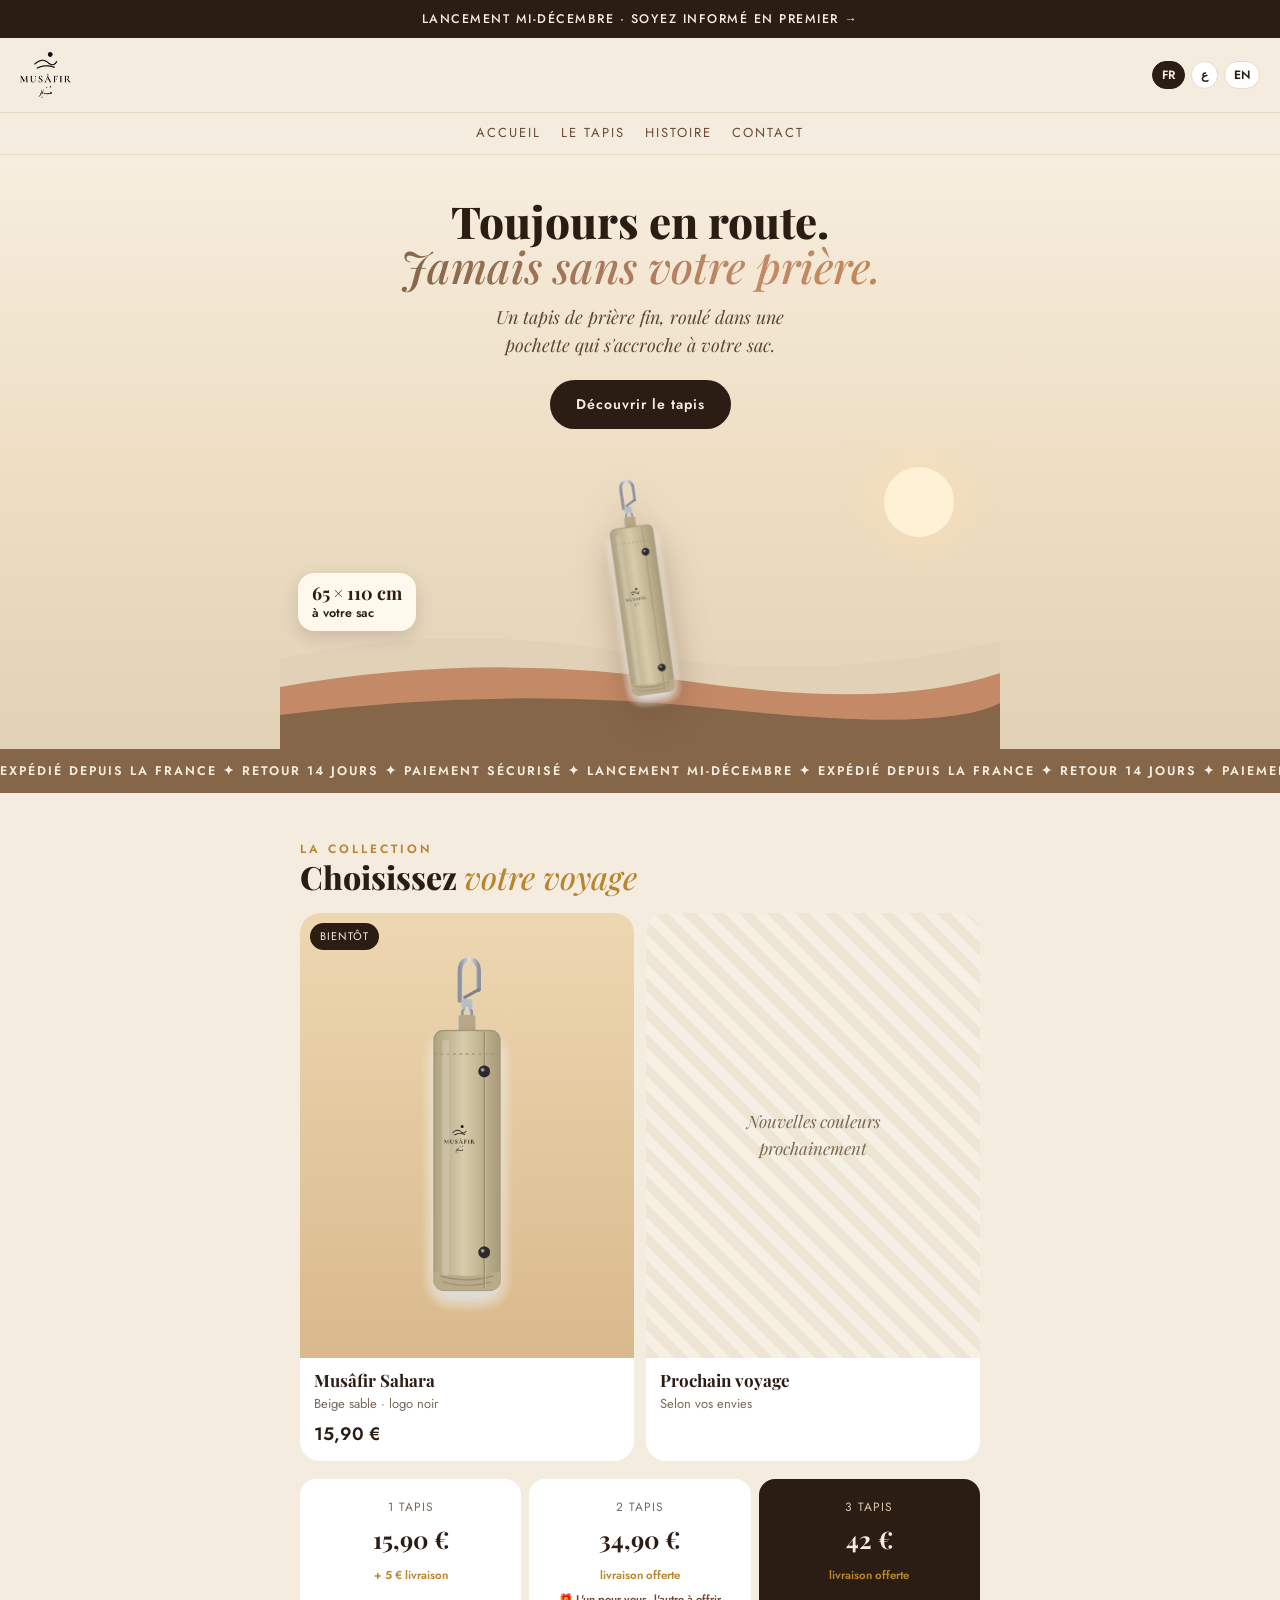
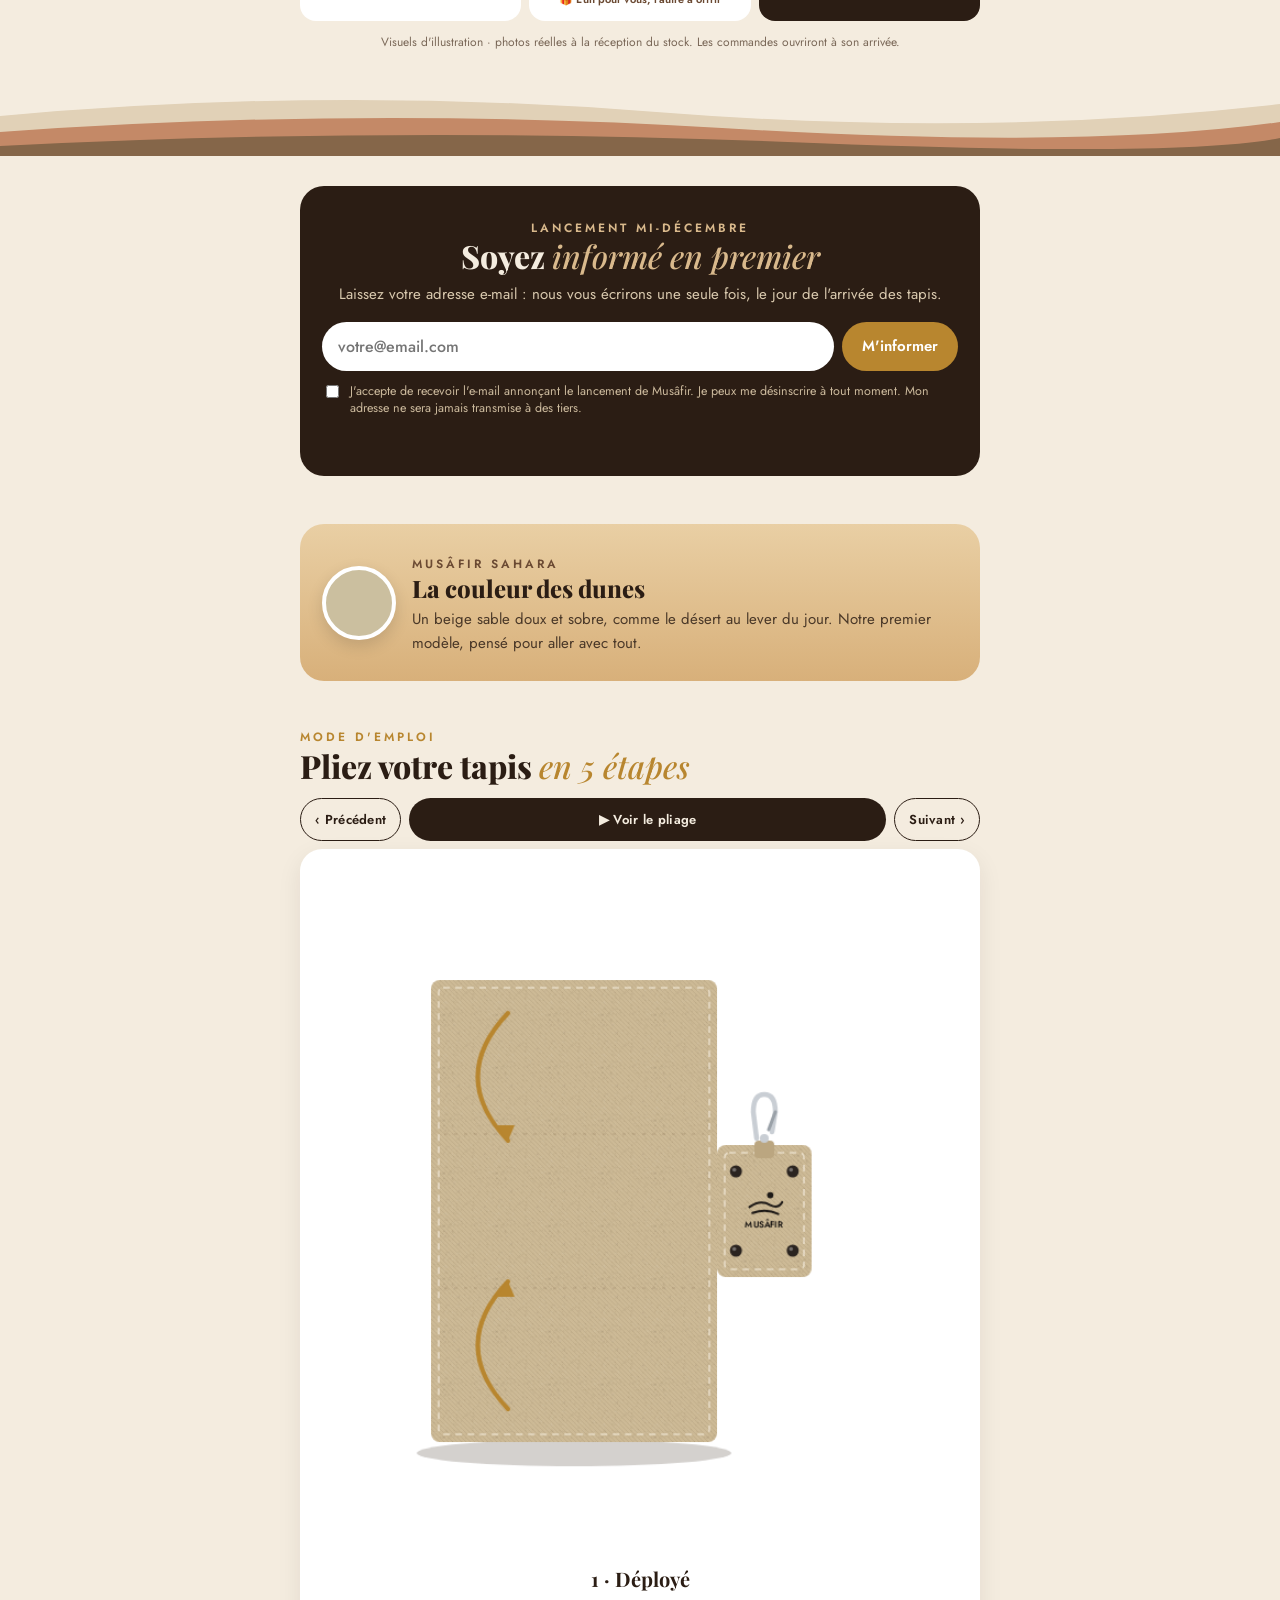
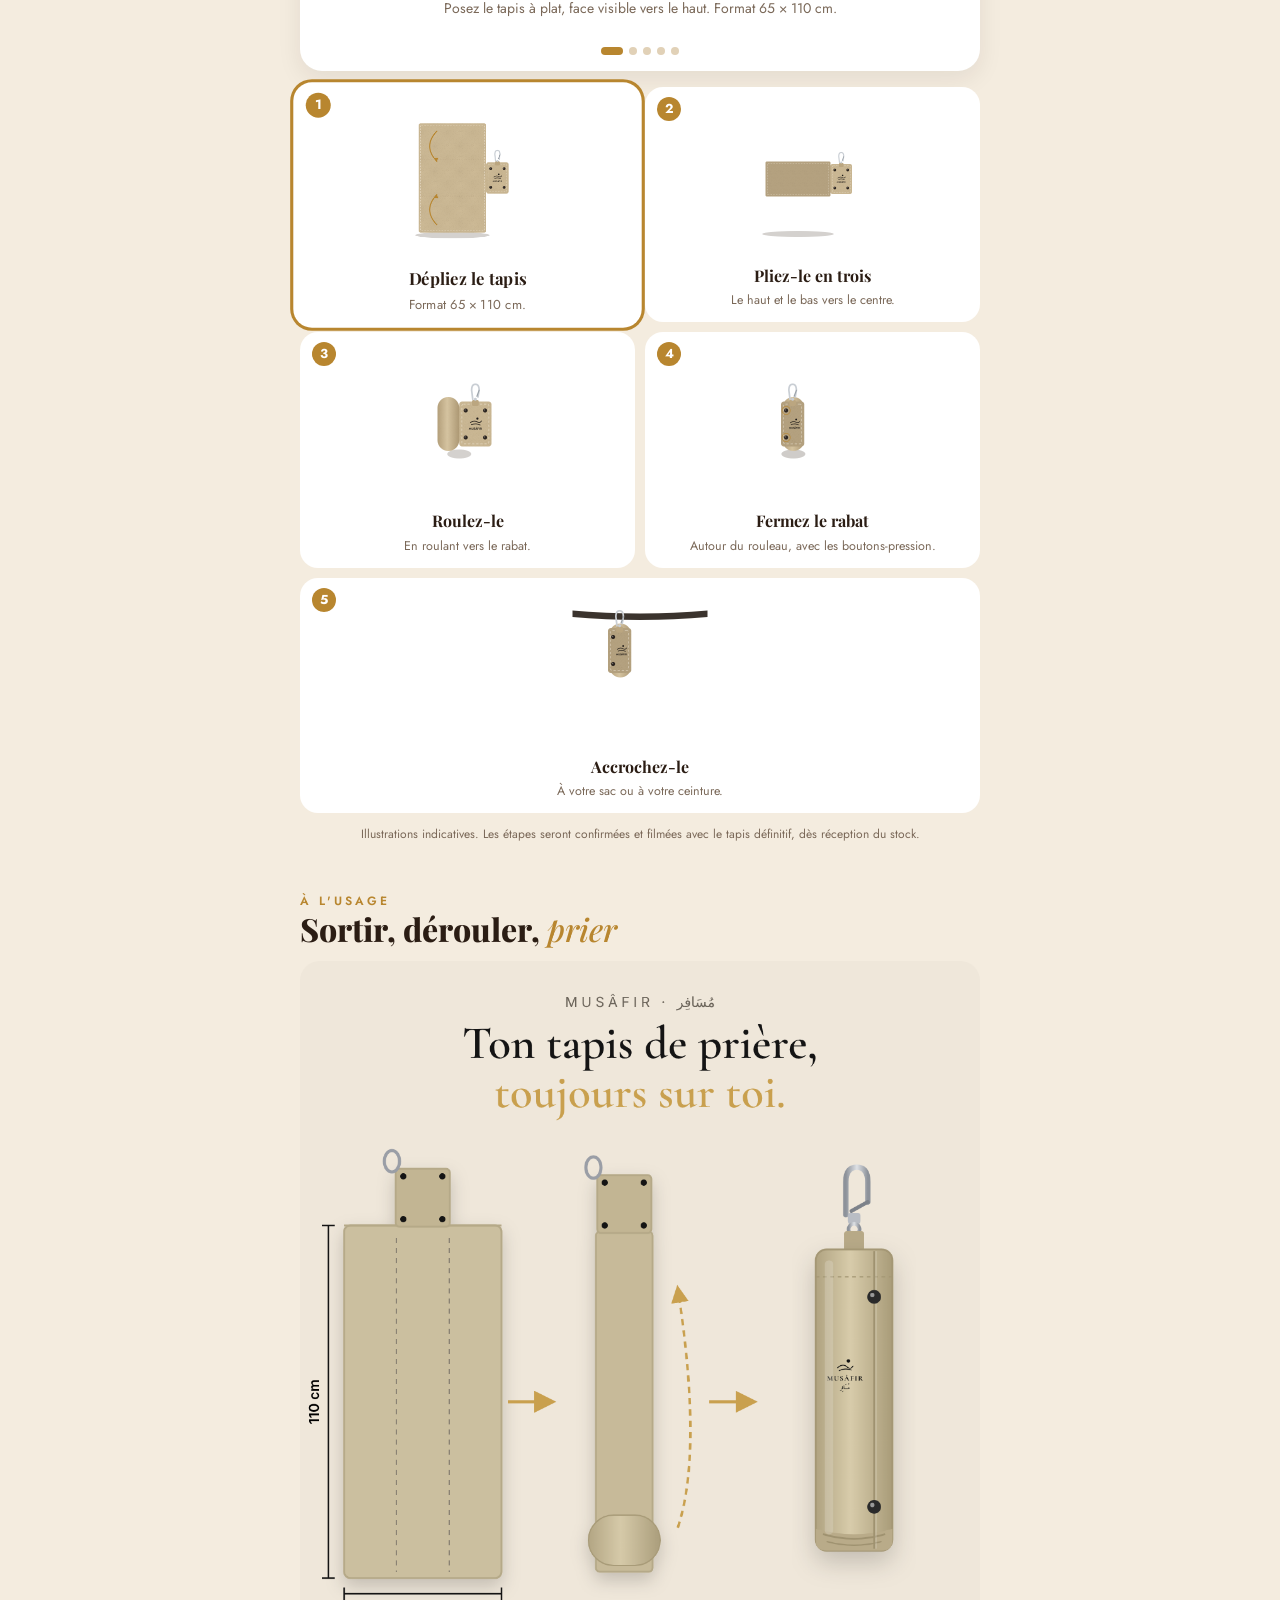
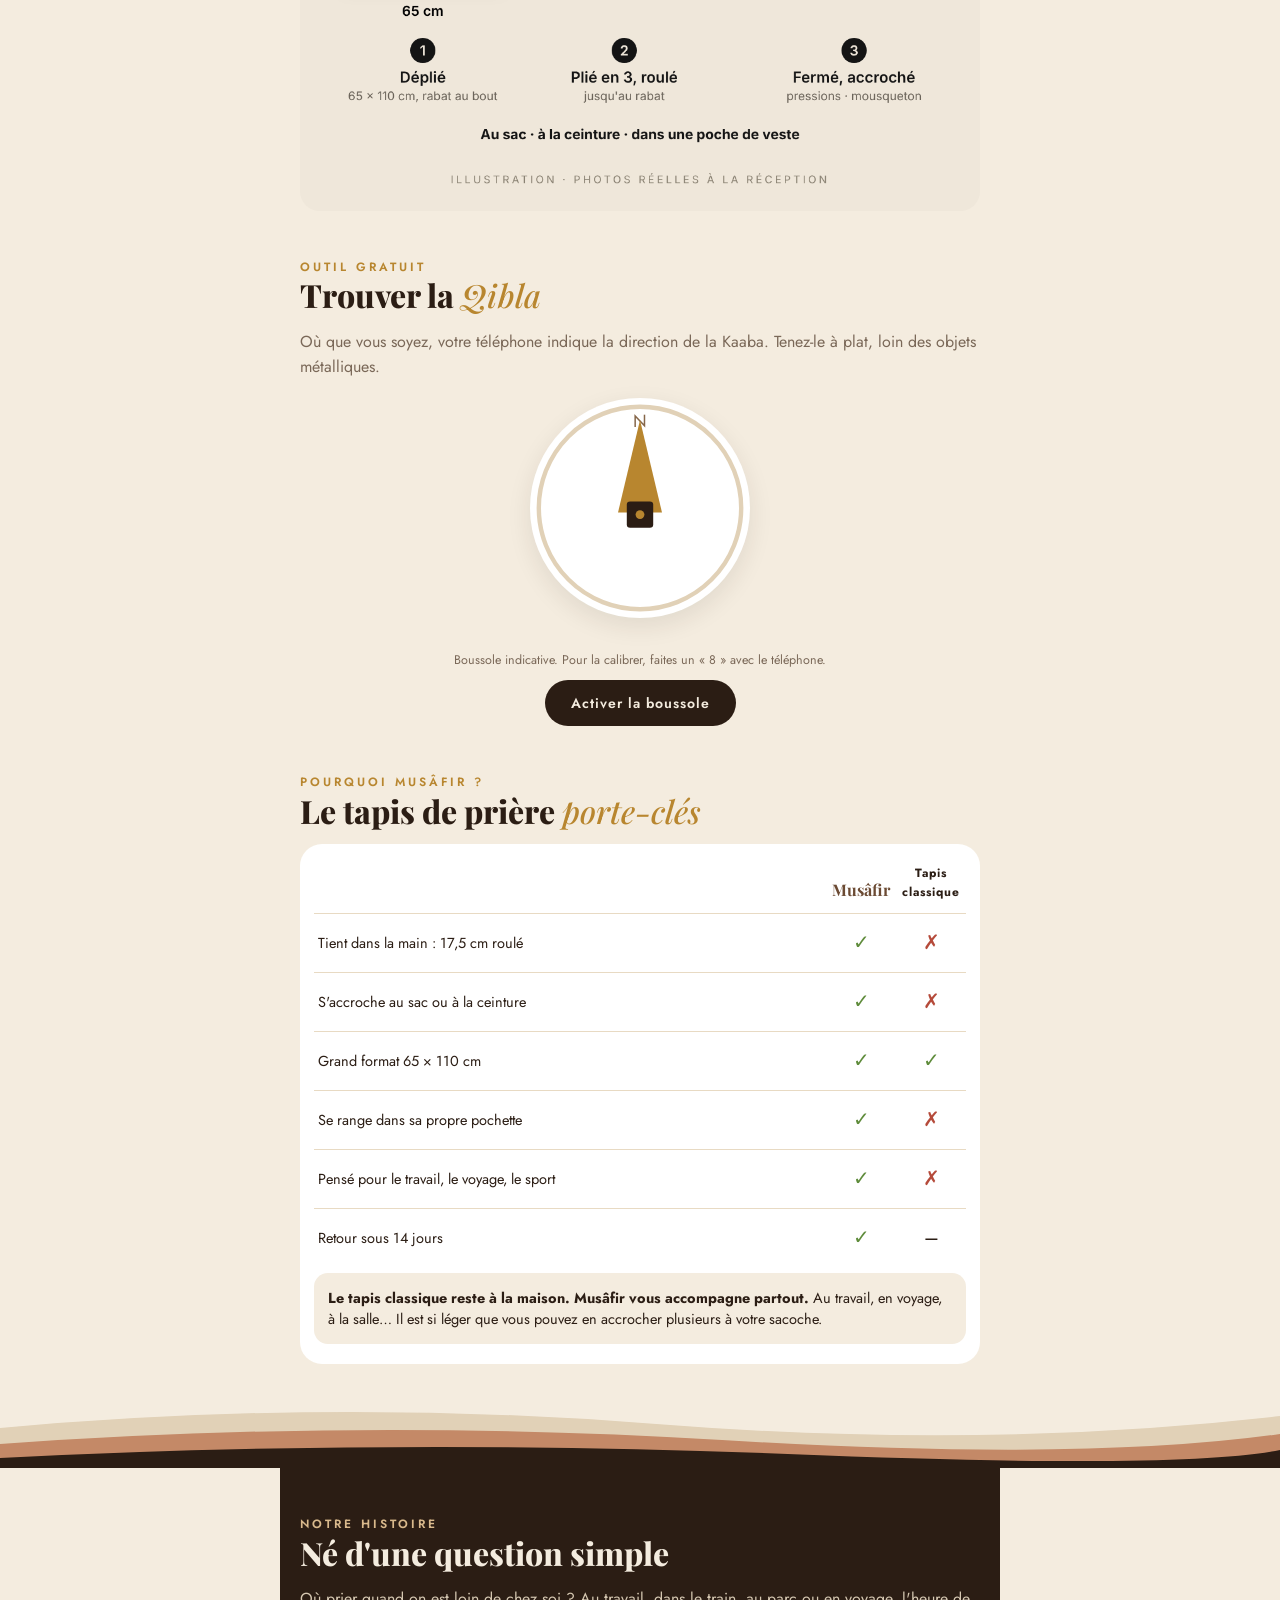
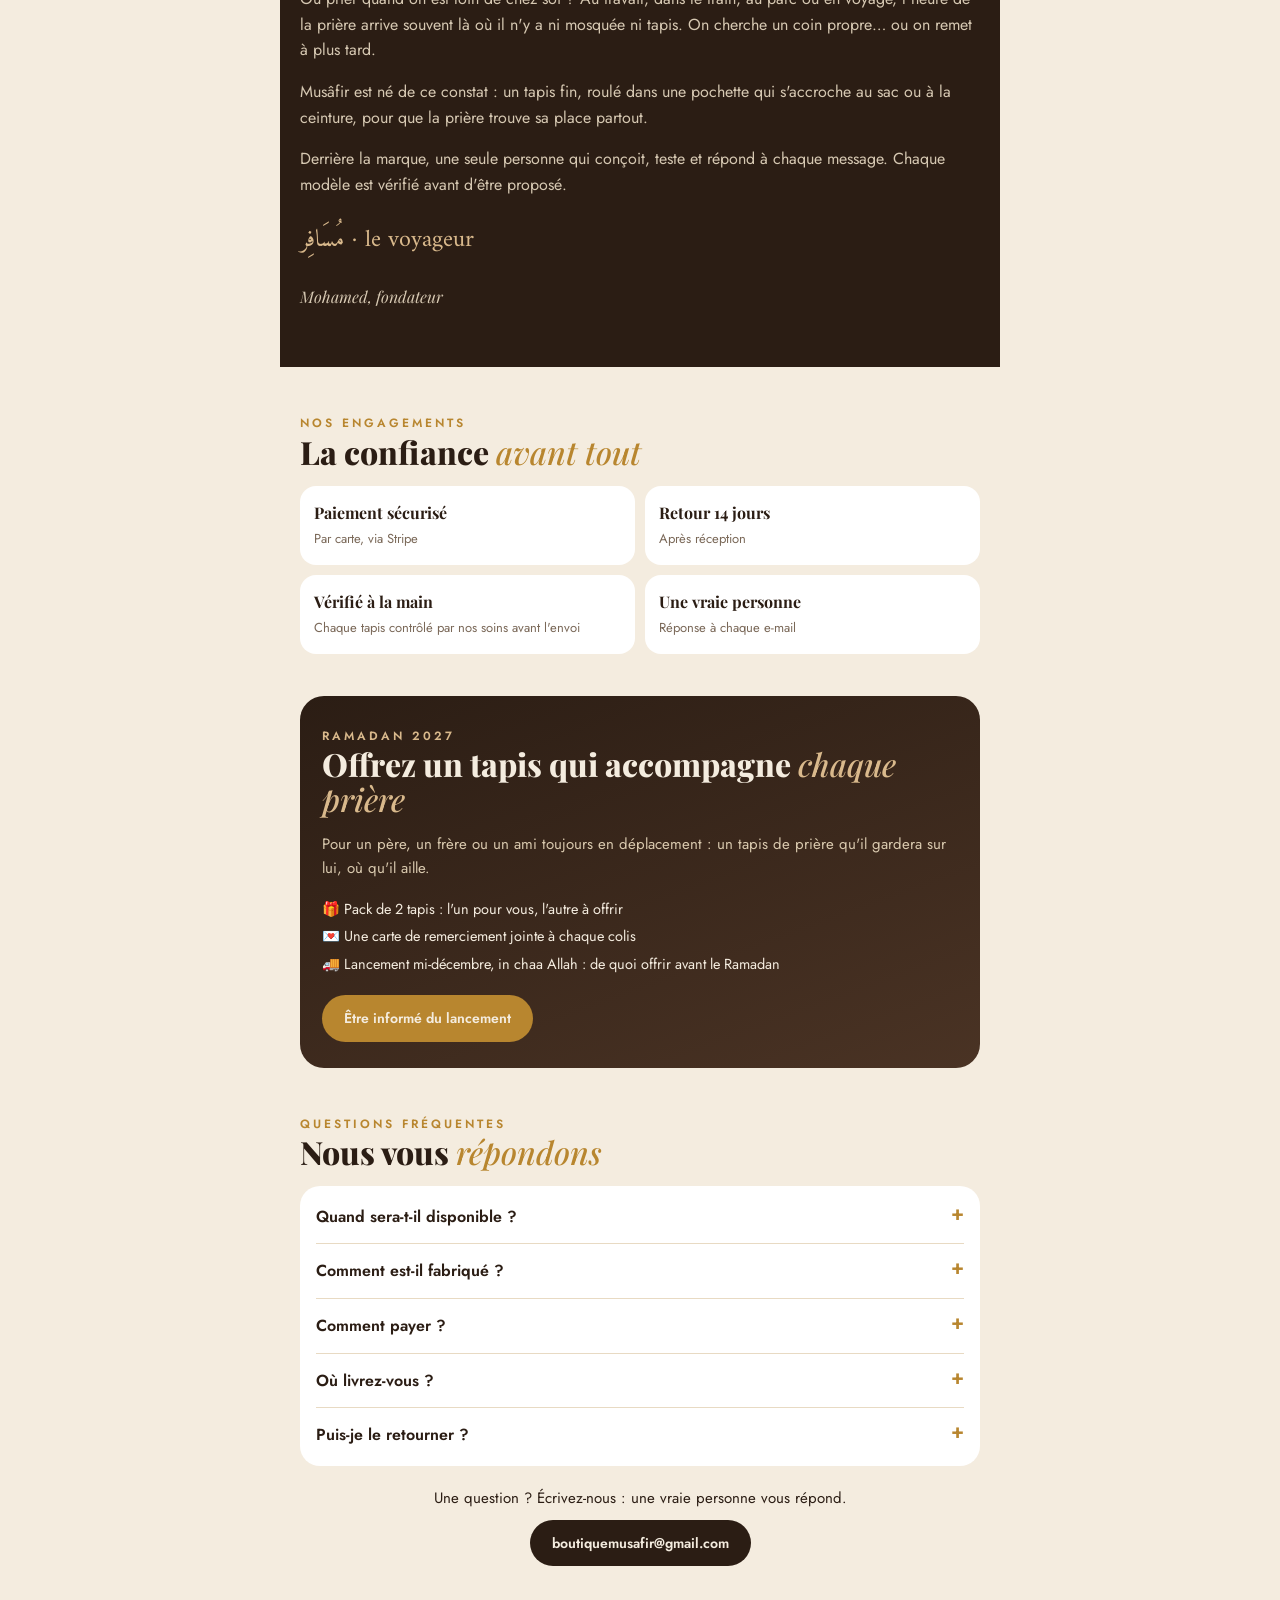
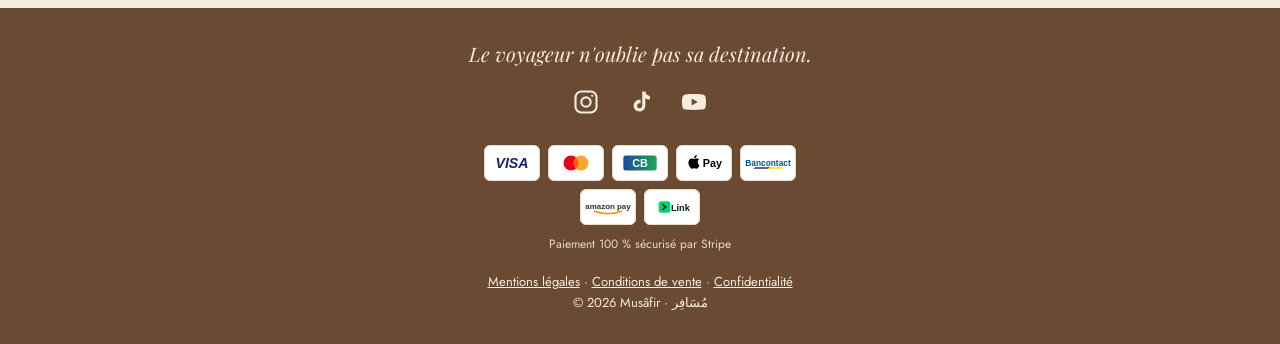
==== index.html @ 7c447e67 "Pliage : rabat sur le côté (4 boutons-pression, mousqueton), pli haut/bas, roulé vers le rabat, raba" ====
<!doctype html><html lang="fr"><head><meta charset="utf-8"><meta name="viewport" content="width=device-width,initial-scale=1"><title>Musâfir · Le tapis de prière porte-clés</title><meta name="description" content="Musâfir : un tapis de prière fin de 65 × 110 cm, roulé dans une pochette qui s'accroche à votre sac. Lancement mi-décembre.">
<link rel="icon" href="img/icon.png"><link rel="apple-touch-icon" href="img/apple-touch-icon.png">
<meta property="og:title" content="Musâfir · Le tapis de prière porte-clés"><meta property="og:image" content="https://musafirofficiel.com/img/tube-t.png">
<link rel="preconnect" href="https://fonts.googleapis.com"><link rel="preconnect" href="https://fonts.gstatic.com" crossorigin>
<link href="https://fonts.googleapis.com/css2?family=Playfair+Display:ital,wght@0,600;0,800;1,500&family=Jost:wght@400;500;600&family=Amiri:wght@400;700&display=swap" rel="stylesheet">
<style>
:root{--ink:#2B1D14;--brown:#6B4A33;--sand:#F4ECDF;--sand2:#E8DAC3;--dune:#D9B98C;--gold:#B8862F;--mute:#7A6858}
*{box-sizing:border-box}body{margin:0;background:var(--sand);color:var(--ink);font:16px/1.6 Jost,sans-serif}
img{max-width:100%;display:block}a{color:inherit}
.bar{background:var(--ink);color:#F4ECDF;text-align:center;font-size:12.5px;letter-spacing:1.5px;padding:9px 12px;font-weight:500}
header{display:flex;align-items:center;justify-content:space-between;padding:14px 20px;background:var(--sand);border-bottom:1px solid var(--sand2)}
header .ic{width:26px;height:26px}header img{height:46px}
.menu{display:flex;justify-content:center;gap:20px;padding:10px;font-size:13px;letter-spacing:2px;text-transform:uppercase;color:var(--brown);border-bottom:1px solid var(--sand2)}
.hero{position:relative;overflow:hidden;background:linear-gradient(180deg,#F7E6CC 0%,#EFCF9E 55%,#D9A869 100%);padding:44px 22px 0;text-align:center}
.hero h1{font-family:"Playfair Display",serif;font-weight:800;font-size:44px;line-height:1.02;margin:0;color:var(--ink)}
.hero h1 em{font-style:italic;font-weight:500;color:var(--brown)}
.hero p{font-family:"Playfair Display",serif;font-style:italic;font-size:18px;color:#5a4636;margin:14px auto 0;max-width:320px}
.hero .btn{display:inline-block;margin-top:20px;background:var(--ink);color:#F4ECDF;text-decoration:none;padding:13px 26px;border-radius:30px;font-weight:600;letter-spacing:1px;font-size:14px}
.hero .scene{position:relative;height:300px;margin-top:20px}
.hero .sun{position:absolute;right:46px;top:18px;width:70px;height:70px;border-radius:50%;background:#FFF1D6;box-shadow:0 0 60px #FFE2B0}
.hero svg{position:absolute;bottom:0;left:0;width:100%}
.hero .tube{position:absolute;left:50%;bottom:40px;height:230px;transform:translateX(-50%) rotate(-8deg);filter:drop-shadow(0 18px 18px #6b4a3366)}
.hero .badge{position:absolute;left:18px;bottom:118px;background:#FFF8EC;border-radius:16px;padding:9px 14px;font-size:12.5px;font-weight:600;box-shadow:0 6px 18px #0002;text-align:left;line-height:1.3}
.hero .badge b{font-family:"Playfair Display";font-size:18px;display:block}
.marq{background:var(--brown);color:#F4ECDF;font-size:12.5px;letter-spacing:2px;font-weight:600;white-space:nowrap;overflow:hidden;padding:12px 0;text-align:center}
section{padding:42px 20px}
h2{font-family:"Playfair Display",serif;font-weight:800;font-size:32px;line-height:1.08;margin:0 0 6px;color:var(--ink)}
h2 em{font-style:italic;font-weight:500;color:var(--gold)}
.kick{font-size:12px;letter-spacing:3px;text-transform:uppercase;color:var(--gold);font-weight:600}
.grid{display:grid;grid-template-columns:1fr 1fr;gap:12px;margin-top:18px}
.card{border-radius:20px;overflow:hidden;background:#fff}
.card .pic{aspect-ratio:3/4;display:flex;align-items:center;justify-content:center;position:relative}
.card .pic img{height:80%}
.card .t{padding:12px 14px}.card .t b{font-family:"Playfair Display";font-size:17px;display:block;line-height:1.2}
.card .t span{font-size:13px;color:var(--mute)}.card .t .p{font-size:18px;font-weight:600;color:var(--ink);margin-top:4px;display:block}
.pill{position:absolute;top:10px;left:10px;background:var(--ink);color:#F4ECDF;font-size:11px;letter-spacing:1px;border-radius:20px;padding:5px 10px}
.soon .pic{background:repeating-linear-gradient(45deg,#efe5d4 0 10px,#f6efe3 10px 20px)}
.soon .pic span{font-family:"Playfair Display";font-style:italic;color:var(--mute);font-size:17px;text-align:center;padding:10px}
.packs{display:grid;grid-template-columns:repeat(3,1fr);gap:8px;margin-top:18px}
.packs div{background:#fff;border-radius:16px;padding:14px 6px;text-align:center}
.packs span{font-size:12px;color:var(--mute);letter-spacing:1px;text-transform:uppercase}.packs b{display:block;font-family:"Playfair Display";font-size:24px;margin:2px 0}
.packs small{font-size:11.5px;color:var(--gold);font-weight:600}.packs .best{background:var(--ink);color:#F4ECDF}.packs .best span{color:#d9c9ae}
.sahara{background:linear-gradient(180deg,#E9CFA4,#D8B07A);border-radius:24px;padding:26px 22px;margin-top:6px;display:flex;gap:16px;align-items:center}
.sahara .sw{flex:none;width:74px;height:74px;border-radius:50%;background:#CBBF9F;border:4px solid #fff;box-shadow:0 6px 16px #0002}
.sahara p{margin:6px 0 0;color:#4a3828;font-size:15px}
.story{background:var(--ink);color:#EADFCC}.story h2{color:#F4ECDF}.story p{color:#d6c8b2;font-size:16px}.story .ar{font-family:Amiri;font-size:24px;color:var(--dune)}
.sig{font-family:"Playfair Display";font-style:italic;color:var(--dune);font-size:19px;margin-top:8px}
.social{display:grid;grid-template-columns:repeat(3,1fr);gap:10px;margin-top:16px}
.social a{background:#fff;border-radius:16px;padding:16px 6px;text-align:center;text-decoration:none;font-weight:600;font-size:13px}
.social a i{display:block;font-style:normal;font-size:24px;margin-bottom:4px}
.eng{display:grid;grid-template-columns:1fr 1fr;gap:10px;margin-top:16px}.eng div{background:#fff;border-radius:16px;padding:14px}
.eng b{font-family:"Playfair Display";font-size:16px;display:block}.eng span{font-size:13px;color:var(--mute)}
footer{background:var(--brown);color:#F4ECDF;text-align:center;padding:30px 20px;font-size:13px}
footer .s{font-family:"Playfair Display";font-style:italic;font-size:20px;margin-bottom:10px}

.lang{display:flex;gap:6px}.lang button{border:1px solid var(--sand2);background:#fff;border-radius:14px;padding:4px 9px;font:600 12px Jost;color:var(--ink)}
.lang button.on{background:var(--ink);color:#F4ECDF;border-color:var(--ink)}
.why{background:#fff;border-radius:22px;padding:6px 14px;margin-top:16px}
.why table{width:100%;border-collapse:collapse}.why th{font-size:12px;letter-spacing:1px;padding:14px 4px 10px;vertical-align:bottom}
.why th.m{font-family:"Playfair Display";font-size:16px;letter-spacing:0;color:var(--brown)}
.why td{padding:13px 4px;border-top:1px solid var(--sand2);font-size:14.5px}.why td.c{text-align:center;font-size:20px;width:70px}
.ok{color:#5E8B3A}.no{color:#B54A3A}.why .note{font-size:14.5px;color:var(--ink);background:var(--sand);border-radius:14px;padding:14px;margin:6px 0 14px;line-height:1.5}
.social a svg{width:30px;height:30px;display:block;margin:0 auto 6px}
html[dir=rtl] body{font-family:Amiri,Jost,serif}html[dir=rtl] h1,html[dir=rtl] h2,html[dir=rtl] .card .t b,html[dir=rtl] .packs b{font-family:Amiri,serif}
html[dir=rtl] .hero h1 em,html[dir=rtl] h2 em{font-style:normal}html[dir=rtl] .kick{letter-spacing:0}
html[dir=rtl] .hero .badge{left:auto;right:18px;text-align:right}
.menu a{text-decoration:none}header a{display:block}
.mini{font-size:12px;color:var(--mute);text-align:center;margin:12px 0 0}
.faq{margin-top:16px;background:#fff;border-radius:20px;padding:4px 16px}
.faq details{border-top:1px solid var(--sand2);padding:14px 0}.faq details:first-child{border-top:0}
.faq summary{font-weight:600;cursor:pointer;list-style:none;display:flex;justify-content:space-between;gap:10px}
.faq summary::after{content:"+";color:var(--gold);font-size:20px;line-height:1}.faq details[open] summary::after{content:"–"}
.faq p{margin:8px 0 0;color:var(--mute);font-size:15px}.faq a{color:var(--gold)}
.mail{text-align:center;margin-top:20px;font-size:15px}.mail span{display:block;margin-bottom:10px}
.btn2{display:inline-block;background:var(--ink);color:#F4ECDF;text-decoration:none;padding:12px 22px;border-radius:30px;font-weight:600;font-size:14px}
footer .legal a{color:#F4ECDF}
@media(min-width:760px){body>section,.hero>*{max-width:720px;margin-left:auto;margin-right:auto}.hero h1{margin:0 auto}}
.wl{background:var(--ink);color:#F4ECDF;border-radius:24px;padding:28px 22px;text-align:center}.wl h2{color:#F4ECDF}.wl h2 em{color:var(--dune)}.wl .kick{color:var(--dune)}
.wl p{color:#d9c9ae;font-size:15px;margin:8px 0 16px}.wl form{display:flex;gap:8px;flex-wrap:wrap}.wl input[type=email]{flex:1 1 180px;min-width:0;border:0;border-radius:30px;padding:13px 16px;font:500 16px Jost;color:var(--ink)}
.wl button{border:0;border-radius:30px;padding:13px 20px;background:var(--gold);color:#fff;font:600 15px Jost;cursor:pointer}.wl .wc{display:flex;gap:8px;align-items:flex-start;text-align:left;font-size:12.5px;color:#cbb99c;margin-top:12px;line-height:1.4}
.wl .wc input{margin-top:2px;flex:none}.wmsg{min-height:20px;font-weight:600;margin:10px 0 0!important}.wmsg.ok{color:#9fd18b!important}.wmsg.err{color:#f0a28f!important}
.new{display:inline-block;margin-right:8px;background:#c0392b;color:#fff;font:700 10px Jost;letter-spacing:1.5px;padding:3px 8px;border-radius:10px;margin-bottom:6px}
.gift{display:block;font-style:normal;font-size:11px;font-weight:600;color:var(--brown);margin-top:6px;line-height:1.3}
.steps5{display:grid;grid-template-columns:repeat(2,1fr);gap:10px;margin-top:16px}.st{background:#fff;border-radius:18px;padding:12px;text-align:center;position:relative}
.st b{position:absolute;top:10px;left:12px;width:24px;height:24px;border-radius:50%;background:var(--gold);color:#fff;font-size:13px;line-height:24px}
.st svg{width:100%;max-width:130px;height:120px}.st h4{margin:4px 0 2px;font-family:"Playfair Display";font-size:16px}.st p{margin:0;font-size:12.5px;color:var(--mute)}
.st:last-child{grid-column:1/-1}
.gift-box{background:linear-gradient(160deg,#2B1D14,#4a3324);color:#F4ECDF;border-radius:24px;padding:26px 22px}.gift-box h2{color:#F4ECDF}.gift-box h2 em{color:var(--dune)}
.gift-box p{color:#d9c9ae;font-size:15px}.gift-box ul{list-style:none;padding:0;margin:14px 0 18px;font-size:14.5px;line-height:1.9}.gift-box .btn2{background:var(--gold)}
.pay{display:flex;flex-wrap:wrap;gap:8px;justify-content:center;margin-top:12px}.pay span{background:#fff;border:1px solid var(--sand2);border-radius:8px;padding:8px 12px;font:600 13px Jost;color:var(--ink)}
.pb{display:inline-flex;align-items:center;justify-content:center;width:64px;height:40px;border:1px solid;border-radius:8px}.pb svg{width:58px;height:24px}
.ficons{display:flex;gap:26px;justify-content:center;margin:18px 0 22px}.ficons a{color:#F4ECDF}.ficons svg{width:28px;height:28px}
.fpay{display:flex;flex-wrap:wrap;gap:8px;justify-content:center;max-width:320px;margin:0 auto}.fpay .pb{width:56px;height:36px;border-radius:6px}.fpay .pb svg{width:50px}
.fsec{font-size:12px;color:#e7d9c0;margin:10px 0 18px}

.marq{text-align:left;background:#856649;padding:12px 0}
.marq .track{display:inline-flex;white-space:nowrap;animation:defile 26s linear infinite}
.marq .track span{padding-right:0}
@keyframes defile{from{transform:translateX(0)}to{transform:translateX(-50%)}}
html[dir=rtl] .marq .track{animation-name:defile-rtl}
@keyframes defile-rtl{from{transform:translateX(0)}to{transform:translateX(50%)}}
.hero h1 em{background:linear-gradient(90deg,#856649,#C48967,#B8862F,#C48967,#856649);background-size:300% 100%;-webkit-background-clip:text;background-clip:text;color:transparent;animation:dunes 9s ease-in-out infinite}
@keyframes dunes{0%,100%{background-position:0% 50%}50%{background-position:100% 50%}}
.hero{background:linear-gradient(180deg,#F7EEDF 0%,#EDDDC2 55%,#E1D1B7 100%)}
.dunes{line-height:0;margin-top:-8px}.dunes svg{width:100%;height:70px;display:block}
@media (prefers-reduced-motion:reduce){.marq .track,.hero h1 em{animation:none}}
button.btn{border:0;font-family:inherit;font-weight:600;font-size:14px;letter-spacing:1px;cursor:pointer;padding:13px 26px;border-radius:30px;background:var(--ink);color:#F4ECDF}.plnav{display:flex;gap:8px;margin:14px 0 4px}.plnav .btn{margin:0;padding:11px 14px;font-size:13px;letter-spacing:.3px}#plgo{flex:1}#plprev,#plnext{background:none;color:var(--ink);border:1.5px solid var(--ink)}.qnote{text-align:center;font-size:12.5px;color:var(--mute);margin:0}
.plview{background:#fff;border-radius:22px;padding:10px 10px 16px;margin:8px 0 14px;box-shadow:0 8px 24px #2b1d1414}#plcv{width:100%;aspect-ratio:600/640;display:block}.plcap{text-align:center;padding:0 10px}.plcap b{display:block;font-family:"Playfair Display",serif;font-size:20px;color:var(--ink)}.plcap span{display:block;font-size:14px;color:var(--mute);margin-top:2px;min-height:42px}.stimg{width:100%;max-width:150px;height:auto;display:block;margin:0 auto}.pldots{display:flex;gap:6px;justify-content:center;margin-top:8px}.pldots i{width:8px;height:8px;border-radius:50%;background:#E1D1B7;transition:.3s}.pldots i.on{background:var(--gold);width:22px;border-radius:5px}
.qib{width:220px;height:220px;margin:18px auto 6px;border-radius:50%;background:#fff;box-shadow:0 8px 24px #2b1d1418}.qib svg{width:100%;height:100%}.qmsg{text-align:center;color:var(--mute);min-height:22px;margin:4px 0}#qibla .btn{display:block;margin:10px auto 0;width:max-content}
.st{transition:transform .35s,box-shadow .35s}.st.on{transform:scale(1.04);box-shadow:0 0 0 3px var(--gold)}
.stick{position:fixed;left:16px;right:16px;bottom:calc(12px + env(safe-area-inset-bottom,0px));z-index:20;background:var(--ink);color:#F4ECDF;text-align:center;text-decoration:none;padding:14px;border-radius:30px;font-weight:600;font-size:14px;letter-spacing:.5px;box-shadow:0 6px 18px #0003;transform:translateY(140%);transition:transform .3s}.stick.show{transform:none}@media(min-width:760px){.stick{display:none}}
</style></head><body>
<div class="bar" data-i="bar"><a href="#attente" style="color:inherit;text-decoration:none">LANCEMENT MI-DÉCEMBRE · SOYEZ INFORMÉ EN PREMIER →</a></div>
<header id="top"><a href="#top"><img src="img/logo-noir.png" alt="Musâfir"></a><div class="lang"><button data-l="fr" class="on">FR</button><button data-l="ar">ع</button><button data-l="en">EN</button></div></header>
<nav class="menu"><a href="#top" data-i="m1">Accueil</a><a href="#collection" data-i="m2">Le tapis</a><a href="#histoire" data-i="m3">Histoire</a><a href="#contact" data-i="m4">Contact</a></nav>
<div class="hero"><h1 data-i="h1">Toujours en route.<br><em>Jamais sans votre prière.</em></h1>
<p data-i="hp">Un tapis de prière fin, roulé dans une pochette qui s'accroche à votre sac.</p><a class="btn" href="#collection" data-i="hb">Découvrir le tapis</a>
<div class="scene"><div class="sun"></div>
<svg viewBox="0 0 390 150" preserveAspectRatio="none" height="150"><path d="M0 60 Q90 22 190 54 T390 42 V150 H0Z" fill="#E1D1B7"/><path d="M0 88 Q110 52 220 82 T390 74 V150 H0Z" fill="#C48967"/><path d="M0 116 Q120 86 240 110 T390 104 V150 H0Z" fill="#856649"/></svg>
<img class="tube" src="img/tube-t.png" alt="Pochette Musâfir"><div class="badge" data-i="badge"><b>65 × 110 cm</b>à votre sac</div></div></div>
<div class="marq"><div class="track"><span data-i="marq">EXPÉDIÉ DEPUIS LA FRANCE ✦ RETOUR 14 JOURS ✦ PAIEMENT SÉCURISÉ ✦ LANCEMENT MI-DÉCEMBRE ✦&nbsp;</span><span data-i="marq" aria-hidden="true">EXPÉDIÉ DEPUIS LA FRANCE ✦ RETOUR 14 JOURS ✦ PAIEMENT SÉCURISÉ ✦ LANCEMENT MI-DÉCEMBRE ✦&nbsp;</span></div></div>
<section id="collection"><span class="kick" data-i="ck">La collection</span><h2 data-i="ct">Choisissez <em>votre voyage</em></h2>
<div class="grid"><div class="card"><div class="pic" style="background:linear-gradient(180deg,#EDD7B1,#D9B98C)"><span class="pill" data-i="soon">BIENTÔT</span><img src="img/tube-t.png" alt="Musâfir Sahara"></div>
<div class="t"><b data-i="sah">Musâfir Sahara</b><span data-i="sahd">Beige sable · logo noir</span><span class="p">15,90 €</span></div></div>
<div class="card soon"><div class="pic"><span data-i="nc">Nouvelles couleurs<br>prochainement</span></div><div class="t"><b data-i="pv">Prochain voyage</b><span data-i="pvd">Selon vos envies</span><span class="p">&nbsp;</span></div></div></div>
<div class="packs"><div><span data-i="p1">1 tapis</span><b>15,90 €</b><small data-i="pl">+ 5 € livraison</small></div><div><span data-i="p2">2 tapis</span><b>34,90 €</b><small data-i="pf">livraison offerte</small><em class="gift" data-i="gtag">🎁 L'un pour vous, l'autre à offrir</em></div><div class="best"><span data-i="p3">3 tapis</span><b>42 €</b><small data-i="pf2">livraison offerte</small></div></div><p class="mini" data-i="vis">Visuels d'illustration · photos réelles à la réception du stock. Les commandes ouvriront à son arrivée.</p></section>
<div class="dunes" aria-hidden="true"><svg viewBox="0 0 390 70" preserveAspectRatio="none"><path d="M0 30 Q100 0 200 26 T390 18 V70 H0Z" fill="#E1D1B7"/><path d="M0 46 Q110 20 220 42 T390 36 V70 H0Z" fill="#C48967"/><path d="M0 60 Q120 40 240 56 T390 52 V70 H0Z" fill="#856649"/></svg></div><section id="attente" style="padding-top:30px"><div class="wl"><span class="kick" data-i="wk">Lancement mi-décembre</span><h2 data-i="wt">Soyez <em>informé en premier</em></h2>
<p data-i="wp">Laissez votre adresse e-mail : nous vous écrirons une seule fois, le jour de l'arrivée des tapis.</p>
<form id="wlf" novalidate><input type="text" name="site" id="wls" tabindex="-1" autocomplete="off" aria-hidden="true" style="position:absolute;left:-9999px;width:1px;height:1px"><input type="email" id="wle" required autocomplete="email" placeholder="votre@email.com"><button type="submit" data-i="wb">M'informer</button></form>
<label class="wc"><input type="checkbox" id="wlc"> <span data-i="wc">J'accepte de recevoir l'e-mail annonçant le lancement de Musâfir. Je peux me désinscrire à tout moment. Mon adresse ne sera jamais transmise à des tiers.</span></label>
<p class="wmsg" id="wlm" aria-live="polite"></p></div></section>
<section style="padding-top:0"><div class="sahara"><div class="sw"></div><div><span class="kick" style="color:#6B4A33">Musâfir Sahara</span><h2 style="font-size:24px" data-i="dt">La couleur des dunes</h2>
<p data-i="dp">Un beige sable doux et sobre, comme le désert au lever du jour. Notre premier modèle, pensé pour aller avec tout.</p></div></div></section>
<section id="pliage" style="padding-top:0"><span class="kick" data-i="fk">Mode d'emploi</span><h2 data-i="ft">Pliez votre tapis <em>en 5 étapes</em></h2>
<div class="plnav"><button class="btn" id="plprev" type="button" data-i="plp" aria-label="Étape précédente">‹ Précédent</button><button class="btn" id="plgo" type="button" data-i="plb">▶ Voir le pliage</button><button class="btn" id="plnext" type="button" data-i="pln" aria-label="Étape suivante">Suivant ›</button></div><div class="plview"><canvas id="plcv" aria-label="Animation du pliage du tapis Musâfir"></canvas><div class="plcap"><b id="plt">1 · Déployé</b><span id="pld">Posez le tapis à plat, face visible vers le haut. Format 65 × 110 cm.</span><div class="pldots"><i class="on"></i><i></i><i></i><i></i><i></i></div></div></div><div class="steps5"><div class="st"><b>1</b><svg viewBox="0 0 120 130"><defs><marker id="ar" markerWidth="6" markerHeight="6" refX="3" refY="3" orient="auto"><path d="M0 0L6 3L0 6z" fill="#B8862F"/></marker></defs><rect x="30" y="40" width="60" height="85" rx="4" fill="#CBBF9F" stroke="#9c8f70"/><rect x="44" y="22" width="32" height="32" rx="3" fill="#CBBF9F" stroke="#9c8f70"/><circle cx="50" cy="28" r="2.2" fill="#2B1D14"/><circle cx="70" cy="28" r="2.2" fill="#2B1D14"/><circle cx="50" cy="48" r="2.2" fill="#2B1D14"/><circle cx="70" cy="48" r="2.2" fill="#2B1D14"/><path d="M60 20 v-6" stroke="#888" stroke-width="2"/><circle cx="60" cy="9" r="4" fill="none" stroke="#888" stroke-width="2"/></svg><h4 data-i="f1h">Dépliez le tapis</h4><p data-i="f1p">Format 65 × 110 cm.</p></div><div class="st"><b>2</b><svg viewBox="0 0 120 130"><defs><marker id="ar" markerWidth="6" markerHeight="6" refX="3" refY="3" orient="auto"><path d="M0 0L6 3L0 6z" fill="#B8862F"/></marker></defs><rect x="30" y="10" width="60" height="100" rx="4" fill="#CBBF9F" stroke="#9c8f70"/><path d="M50 12v96M70 12v96" stroke="#9c8f70" stroke-dasharray="4 3"/><path d="M36 60 q8 -14 16 0" fill="none" stroke="#B8862F" stroke-width="2.5" marker-end="url(#ar)"/><path d="M84 60 q-8 -14 -16 0" fill="none" stroke="#B8862F" stroke-width="2.5" marker-end="url(#ar)"/></svg><h4 data-i="f2h">Pliez-le en trois</h4><p data-i="f2p">Le haut et le bas vers le centre.</p></div><div class="st"><b>3</b><svg viewBox="0 0 120 130"><defs><marker id="ar" markerWidth="6" markerHeight="6" refX="3" refY="3" orient="auto"><path d="M0 0L6 3L0 6z" fill="#B8862F"/></marker></defs><rect x="48" y="10" width="24" height="70" rx="3" fill="#CBBF9F" stroke="#9c8f70"/><ellipse cx="60" cy="92" rx="16" ry="12" fill="#CBBF9F" stroke="#9c8f70"/><path d="M60 92 m-6 0 a6 6 0 1 0 6 -6" fill="none" stroke="#9c8f70"/><path d="M86 96 q6 -18 -6 -30" fill="none" stroke="#B8862F" stroke-width="2.5" marker-end="url(#ar)"/></svg><h4 data-i="f3h">Roulez-le</h4><p data-i="f3p">En roulant vers le rabat.</p></div><div class="st"><b>4</b><svg viewBox="0 0 120 130"><defs><marker id="ar" markerWidth="6" markerHeight="6" refX="3" refY="3" orient="auto"><path d="M0 0L6 3L0 6z" fill="#B8862F"/></marker></defs><rect x="44" y="28" width="32" height="76" rx="12" fill="#CBBF9F" stroke="#9c8f70"/><rect x="44" y="48" width="32" height="32" rx="3" fill="#CBBF9F" stroke="#9c8f70"/><circle cx="50" cy="54" r="2.2" fill="#2B1D14"/><circle cx="70" cy="54" r="2.2" fill="#2B1D14"/><circle cx="50" cy="74" r="2.2" fill="#2B1D14"/><circle cx="70" cy="74" r="2.2" fill="#2B1D14"/><path d="M60 46 v-8" stroke="#888" stroke-width="2"/><circle cx="60" cy="35" r="4" fill="none" stroke="#888" stroke-width="2"/></svg><h4 data-i="f4h">Fermez le rabat</h4><p data-i="f4p">Autour du rouleau, avec les boutons-pression.</p></div><div class="st"><b>5</b><svg viewBox="0 0 120 130"><defs><marker id="ar" markerWidth="6" markerHeight="6" refX="3" refY="3" orient="auto"><path d="M0 0L6 3L0 6z" fill="#B8862F"/></marker></defs><rect x="20" y="40" width="80" height="74" rx="14" fill="#e8dcc6" stroke="#b9a988"/><path d="M40 40 q20 -34 40 0" fill="none" stroke="#b9a988" stroke-width="5"/><rect x="48" y="44" width="24" height="58" rx="9" fill="#CBBF9F" stroke="#9c8f70"/><circle cx="60" cy="40" r="5" fill="none" stroke="#888" stroke-width="2.5"/></svg><h4 data-i="f5h">Accrochez-le</h4><p data-i="f5p">À votre sac ou à votre ceinture.</p></div></div><p class="mini" data-i="fnote">Illustrations indicatives. Les étapes seront confirmées et filmées avec le tapis définitif, dès réception du stock.</p></section>
<section style="padding-top:0"><span class="kick" data-i="gk">À l'usage</span><h2 data-i="gt">Sortir, dérouler, <em>prier</em></h2><img src="img/produit.png" alt="Le tapis Musâfir déplié, roulé puis fermé dans sa pochette" style="border-radius:20px;margin-top:14px"></section>
<section id="qibla" style="padding-top:0"><span class="kick" data-i="qbk">Outil gratuit</span><h2 data-i="qbt">Trouver la <em>Qibla</em></h2><p data-i="qbp" style="color:var(--mute)">Où que vous soyez, votre téléphone indique la direction de la Kaaba. Tenez-le à plat, loin des objets métalliques.</p>
<div class="qib"><svg id="qar" viewBox="0 0 100 100"><circle cx="50" cy="50" r="46" fill="none" stroke="#E1D1B7" stroke-width="2"/><text x="50" y="13" text-anchor="middle" font-size="8" fill="#856649">N</text><g id="qarr" style="transform-origin:50px 50px;transition:transform .2s"><path d="M50 10 L60 52 H40Z" fill="#B8862F"/><rect x="44" y="47" width="12" height="12" rx="1.5" fill="#2B1D14"/><circle cx="50" cy="53" r="2" fill="#B8862F"/></g></svg></div>
<p id="qmsg" class="qmsg" aria-live="polite"></p><p class="qnote" data-i="qbn">Boussole indicative. Pour la calibrer, faites un « 8 » avec le téléphone.</p><button class="btn" id="qgo" type="button" data-i="qbb">Activer la boussole</button></section>
<section style="padding-top:0"><span class="kick" data-i="whyk">Pourquoi Musâfir ?</span><h2 data-i="whyt">Le tapis de prière <em>porte-clés</em></h2>
<div class="why"><table><tr><th></th><th class="m">Musâfir</th><th data-i="wclassic">Tapis classique</th></tr>
<tr><td data-i="w1">Tient dans la main : 17,5 cm roulé</td><td class="c ok">✓</td><td class="c no">✗</td></tr>
<tr><td data-i="w2">S'accroche au sac ou à la ceinture</td><td class="c ok">✓</td><td class="c no">✗</td></tr>
<tr><td data-i="w3">Grand format 65 × 110 cm</td><td class="c ok">✓</td><td class="c ok">✓</td></tr>
<tr><td data-i="w4">Se range dans sa propre pochette</td><td class="c ok">✓</td><td class="c no">✗</td></tr>
<tr><td data-i="w5">Pensé pour le travail, le voyage, le sport</td><td class="c ok">✓</td><td class="c no">✗</td></tr>
<tr><td data-i="w6">Retour sous 14 jours</td><td class="c ok">✓</td><td class="c">–</td></tr></table>
<div class="note" data-i="wnote"><b>Le tapis classique reste à la maison. Musâfir vous accompagne partout.</b> Au travail, en voyage, à la salle… Il est si léger que vous pouvez en accrocher plusieurs à votre sacoche.</div></div></section>
<div class="dunes" aria-hidden="true"><svg viewBox="0 0 390 70" preserveAspectRatio="none"><path d="M0 30 Q100 0 200 26 T390 18 V70 H0Z" fill="#E1D1B7"/><path d="M0 46 Q110 20 220 42 T390 36 V70 H0Z" fill="#C48967"/><path d="M0 60 Q120 40 240 56 T390 52 V70 H0Z" fill="#2B1D14"/></svg></div><section class="story" id="histoire"><span class="kick" style="color:var(--dune)" data-i="sk">Notre histoire</span><h2 data-i="st">Né d'une question simple</h2>
<p data-i="s1">Où prier quand on est loin de chez soi ? Au travail, dans le train, au parc ou en voyage, l'heure de la prière arrive souvent là où il n'y a ni mosquée ni tapis. On cherche un coin propre… ou on remet à plus tard.</p>
<p data-i="s2">Musâfir est né de ce constat : un tapis fin, roulé dans une pochette qui s'accroche au sac ou à la ceinture, pour que la prière trouve sa place partout.</p>
<p data-i="s3">Derrière la marque, une seule personne qui conçoit, teste et répond à chaque message. Chaque modèle est vérifié avant d'être proposé.</p>
<p class="ar" data-i="sar">مُسَافِر · le voyageur</p><p class="sig" data-i="sig">Mohamed, fondateur</p></section>
<section><span class="kick" data-i="ek">Nos engagements</span><h2 data-i="et">La confiance <em>avant tout</em></h2>
<div class="eng"><div data-i="e1"><b>Paiement sécurisé</b><span>Par carte, via Stripe</span></div><div data-i="e2"><b>Retour 14 jours</b><span>Après réception</span></div><div data-i="e3"><b>Vérifié à la main</b><span>Chaque tapis contrôlé par nos soins avant l'envoi</span></div><div data-i="e4"><b>Une vraie personne</b><span>Réponse à chaque e-mail</span></div></div></section>
<section id="cadeau" style="padding-top:0"><div class="gift-box"><span class="kick" style="color:var(--dune)" data-i="rk">Ramadan 2027</span><h2 data-i="rt">Offrez un tapis qui accompagne <em>chaque prière</em></h2>
<p data-i="rp">Pour un père, un frère ou un ami toujours en déplacement : un tapis de prière qu'il gardera sur lui, où qu'il aille.</p>
<ul><li data-i="rl1">🎁 Pack de 2 tapis : l'un pour vous, l'autre à offrir</li><li data-i="rcard">💌 Une carte de remerciement jointe à chaque colis</li><li data-i="rl2">🚚 Lancement mi-décembre, in chaa Allah : de quoi offrir avant le Ramadan</li></ul>
<a class="btn2" href="#attente" data-i="rb">Être informé du lancement</a></div></section>
<section id="contact" style="padding-top:0"><span class="kick" data-i="qk">Questions fréquentes</span><h2 data-i="qt">Nous vous <em>répondons</em></h2><div class="faq">
<details><summary data-i="q1">Quand sera-t-il disponible ?</summary><p data-i="r1">À partir de mi-décembre, à la réception du stock. Les commandes ouvriront à ce moment-là.</p></details>
<details><summary data-i="q2">Comment est-il fabriqué ?</summary><p data-i="r2">Il est conçu par Musâfir et fabriqué par un partenaire que nous avons sélectionné avec soin. Chaque tapis est vérifié par nos soins à sa réception, avant d'être expédié.</p></details>
<details><summary data-i="q3">Comment payer ?</summary><p data-i="r3">Par carte bancaire, en ligne, via le prestataire sécurisé Stripe.</p></details>
<details><summary data-i="q4">Où livrez-vous ?</summary><p data-i="r4">En France métropolitaine, par La Poste. Les frais et le délai sont indiqués avant le paiement.</p></details>
<details><summary data-i="q5">Puis-je le retourner ?</summary><p data-i="r5">Oui, vous disposez de 14 jours après réception pour changer d'avis. Le détail est dans nos <a href="cgv.html">conditions de vente</a>.</p></details>
</div><div class="mail"><span data-i="mq">Une question ? Écrivez-nous : une vraie personne vous répond.</span><a class="btn2" href="mailto:boutiquemusafir@gmail.com">boutiquemusafir@gmail.com</a></div></section>
<a class="stick" id="stick" href="#attente" data-i="stk">Être prévenu du lancement</a><footer><div class="s" data-i="fs">Le voyageur n'oublie pas sa destination.</div><div class="ficons"><a href="https://www.instagram.com/musafir.officiel/" target="_blank" rel="noopener" aria-label="Instagram"><svg viewBox="0 0 24 24" fill="none" stroke="currentColor" stroke-width="1.8"><rect x="3" y="3" width="18" height="18" rx="5"/><circle cx="12" cy="12" r="4"/><circle cx="17.3" cy="6.7" r="1" fill="currentColor" stroke="none"/></svg></a><a href="https://www.tiktok.com/@musafir.officiel" target="_blank" rel="noopener" aria-label="TikTok"><svg viewBox="0 0 24 24" fill="currentColor"><path d="M16.6 3c.3 2.2 1.6 3.6 3.9 3.8v3.1c-1.4.1-2.6-.3-3.9-1.1v5.9c0 3.7-3 5.9-6 5.3-3.4-.6-5-4.2-3.5-7.2 1-2 3.2-3.1 5.4-2.7v3.2c-1.2-.4-2.6.2-2.9 1.4-.4 1.4.6 2.6 1.9 2.7 1.4.1 2.4-1 2.4-2.4V3h2.7z"/></svg></a><a href="https://www.youtube.com/@musafir.officiel" target="_blank" rel="noopener" aria-label="YouTube"><svg viewBox="0 0 24 24" fill="currentColor"><path d="M22 8.2c-.2-1.5-1.3-2.6-2.8-2.7C16.9 5.3 14.5 5.2 12 5.2s-4.9.1-7.2.3C3.3 5.6 2.2 6.7 2 8.2c-.2 1.3-.3 2.5-.3 3.8s.1 2.5.3 3.8c.2 1.5 1.3 2.6 2.8 2.7 2.3.2 4.7.3 7.2.3s4.9-.1 7.2-.3c1.5-.1 2.6-1.2 2.8-2.7.2-1.3.3-2.5.3-3.8s-.1-2.5-.3-3.8zM10 15V9l5.2 3L10 15z"/></svg></a></div><div class="fpay"><span class="pb" style="background:#fff;border-color:#e5dccb"><svg viewBox="0 0 60 24"><text x="30" y="18" text-anchor="middle" font-family="Arial Black,Arial" font-weight="900" font-style="italic" font-size="17" fill="#1A1F71">VISA</text></svg></span><span class="pb" style="background:#fff;border-color:#e5dccb"><svg viewBox="0 0 60 24"><circle cx="24" cy="12" r="9" fill="#EB001B"/><circle cx="36" cy="12" r="9" fill="#F79E1B" fill-opacity=".9"/><path d="M30 5.3a9 9 0 0 1 0 13.4a9 9 0 0 1 0-13.4z" fill="#FF5F00"/></svg></span><span class="pb" style="background:#fff;border-color:#e5dccb"><svg viewBox="0 0 60 24"><defs><linearGradient id="cbg" x1="0" x2="1"><stop offset="0" stop-color="#1A4A9C"/><stop offset="1" stop-color="#20A35A"/></linearGradient></defs><rect x="10" y="3" width="40" height="18" rx="3" fill="url(#cbg)"/><text x="30" y="17" text-anchor="middle" font-family="Arial" font-weight="700" font-size="13" fill="#fff">CB</text></svg></span><span class="pb" style="background:#fff;border-color:#e5dccb"><svg viewBox="0 0 60 24"><path d="M17.3 8.6c.6-.8 1-1.8.9-2.8-.9 0-2 .6-2.6 1.4-.6.6-1 1.7-.9 2.7 1 .1 2-.5 2.6-1.3zm.9 1.4c-1.4-.1-2.7.8-3.3.8-.7 0-1.7-.8-2.9-.8-1.5 0-2.8.9-3.6 2.2-1.5 2.7-.4 6.6 1.1 8.7.7 1 1.6 2.2 2.7 2.1 1.1 0 1.5-.7 2.8-.7s1.7.7 2.9.7c1.2 0 1.9-1 2.6-2.1.8-1.2 1.2-2.4 1.2-2.5 0 0-2.3-.9-2.4-3.6 0-2.2 1.8-3.3 1.9-3.4-1-1.5-2.6-1.7-3.1-1.7z" fill="#000" transform="translate(4 -3) scale(.95)"/><text x="40" y="17" text-anchor="middle" font-family="Arial" font-weight="600" font-size="13" fill="#000">Pay</text></svg></span><span class="pb" style="background:#fff;border-color:#e5dccb"><svg viewBox="0 0 60 24"><text x="30" y="16" text-anchor="middle" font-family="Arial" font-weight="700" font-size="10" fill="#005498">Bancontact</text><path d="M12 19h18l3-2H15z" fill="#1E3764"/><path d="M30 19h18l-3-2H33z" fill="#FFD800"/></svg></span><span class="pb" style="background:#fff;border-color:#e5dccb"><svg viewBox="0 0 60 24"><text x="30" y="14" text-anchor="middle" font-family="Arial" font-weight="700" font-size="9.5" fill="#232F3E">amazon pay</text><path d="M14 17q16 6 32 0" fill="none" stroke="#FF9900" stroke-width="2" stroke-linecap="round"/></svg></span><span class="pb" style="background:#fff;border-color:#e5dccb"><svg viewBox="0 0 60 24"><rect x="14" y="5" width="14" height="14" rx="3" fill="#00D66F"/><path d="M18.5 8.5l4 3.5-4 3.5" fill="none" stroke="#011E0F" stroke-width="2"/><text x="40" y="16.5" text-anchor="middle" font-family="Arial" font-weight="700" font-size="11" fill="#011E0F">Link</text></svg></span></div><p class="fsec" data-i="psec">Paiement 100 % sécurisé par Stripe</p><span class="legal"><a href="mentions-legales.html" data-i="l1">Mentions légales</a> · <a href="cgv.html" data-i="l2">Conditions de vente</a> · <a href="confidentialite.html" data-i="l3">Confidentialité</a></span><br>© 2026 Musâfir · مُسَافِر</footer>
<script>const T={"ar": {"plp": "السابق ›", "pln": "‹ التالي", "qbn": "بوصلة تقريبية. لمعايرتها، حرّك الهاتف على شكل الرقم 8.", "r1": "ابتداءً من منتصف ديسمبر، عند وصول المخزون. ستُفتح الطلبات حينها.", "r2": "صمّمتها مُسافر، وصنعها شريك اخترناه بعناية. نفحص كل سجادة بأنفسنا عند وصولها، قبل الشحن.", "qbk": "أداة مجانية", "qbt": "اتجاه <em>القبلة</em>", "qbp": "أينما كنت، يدلّك هاتفك على اتجاه الكعبة. أمسكه مستويًا وبعيدًا عن المعادن.", "qbb": "تشغيل البوصلة", "plb": "▶ شاهد طريقة الطي", "stk": "أعلمني بالإطلاق", "bar": "<a href=\"#attente\" style=\"color:inherit;text-decoration:none\">الإطلاق منتصف ديسمبر · كن أول من يعلم ←</a>", "m1": "الرئيسية", "m2": "السجادة", "m3": "قصتنا", "m4": "تواصل", "h1": "دائمًا في الطريق.<br><em>ولا تفارقك صلاتك.</em>", "hp": "سجادة صلاة رقيقة، ملفوفة في حقيبة صغيرة تُعلَّق بحقيبتك.", "hb": "اكتشف السجادة", "badge": "<b>65 × 110 سم</b>معلّقة بحقيبتك", "marq": "تُشحن من فرنسا ✦ إرجاع خلال 14 يومًا ✦ دفع آمن ✦ الإطلاق في منتصف ديسمبر ✦&nbsp;", "ck": "المجموعة", "ct": "اختر <em>رحلتك</em>", "soon": "قريبًا", "sah": "مُسافر صحراء", "sahd": "بيج رملي · شعار أسود", "nc": "ألوان جديدة<br>قريبًا", "pv": "الرحلة القادمة", "pvd": "حسب رغباتكم", "p1": "سجادة واحدة", "pl": "+ 5 € توصيل", "p2": "سجادتان", "pf": "توصيل مجاني", "p3": "3 سجادات", "pf2": "توصيل مجاني", "dt": "لون الكثبان", "dp": "بيج رملي هادئ وأنيق، كالصحراء عند الشروق. أول تصميم لنا، يناسب كل شيء.", "gk": "عند الاستعمال", "gt": "أخرجها، افردها، <em>صلِّ</em>", "whyk": "لماذا مُسافر؟", "whyt": "سجادة الصلاة <em>الميدالية</em>", "wclassic": "سجادة عادية", "w1": "تُحمل باليد: 17.5 سم ملفوفة", "w2": "تُعلَّق بالحقيبة أو الحزام", "w3": "مقاس كبير 65 × 110 سم", "w4": "تُحفظ في حقيبتها الخاصة", "w5": "مصممة للعمل والسفر والرياضة", "w6": "إرجاع خلال 14 يومًا", "wnote": "<b>السجادة العادية تبقى في البيت. مُسافر ترافقك في كل مكان.</b> في العمل، في السفر، في النادي… خفيفة لدرجة أنك تستطيع تعليق عدة قطع منها على حقيبتك.", "sk": "قصتنا", "st": "وُلدت من سؤال بسيط", "s1": "أين تصلي وأنت بعيد عن بيتك؟ في العمل، في القطار، في الحديقة أو في السفر، يأتي وقت الصلاة غالبًا حيث لا مسجد ولا سجادة. نبحث عن مكان نظيف… أو نؤجل.", "s2": "من هنا وُلدت مُسافر: سجادة رقيقة ملفوفة في حقيبة تُعلَّق بالحقيبة أو الحزام، لتجد الصلاة مكانها في كل مكان.", "s3": "وراء العلامة شخص واحد يصمم ويختبر ويرد على كل رسالة. كل تصميم يُختبر قبل أن يُعرض.", "sar": "مُسَافِر · المسافر", "sig": "محمد، المؤسس", "ek": "التزاماتنا", "et": "الثقة <em>أولًا</em>", "e1": "<b>دفع آمن</b><span>بالبطاقة عبر Stripe</span>", "e2": "<b>إرجاع 14 يومًا</b><span>بعد الاستلام</span>", "e3": "<b>فحص يدوي</b><span>نفحص كل سجادة بأنفسنا قبل الإرسال</span>", "e4": "<b>شخص حقيقي</b><span>رد على كل رسالة</span>", "fk": "طريقة الاستعمال", "fs": "المسافر لا ينسى وجهته.", "vis": "صور توضيحية · الصور الحقيقية عند استلام المخزون. تُفتح الطلبات عند وصوله.", "qk": "أسئلة شائعة", "qt": "نُجيبك", "q1": "متى ستكون متوفرة؟", "rl1": "🎁 عبوة من سجادتين: واحدة لك، وأخرى هدية", "q2": "كيف تُصنع؟", "rl2": "🚚 الإطلاق منتصف ديسمبر، إن شاء الله: لتقدّمها هديةً قبل رمضان", "q3": "كيف أدفع؟", "r3": "بالبطاقة البنكية عبر الإنترنت، من خلال خدمة Stripe الآمنة.", "q4": "أين توصلون؟", "r4": "داخل فرنسا القارية، عبر البريد الفرنسي. تُعرض التكاليف والمدة قبل الدفع.", "q5": "هل يمكنني إرجاعها؟", "r5": "نعم، لديك 14 يومًا بعد الاستلام. التفاصيل في <a href=\"cgv.html\">شروط البيع</a>.", "mq": "عندك سؤال؟ راسلنا، شخص حقيقي سيرد عليك.", "l1": "الإشعارات القانونية", "l2": "شروط البيع", "l3": "الخصوصية", "wk": "الإطلاق منتصف ديسمبر", "wt": "كن أول <em>من يعلم</em>", "wp": "اترك بريدك الإلكتروني: سنراسلك مرة واحدة فقط، يوم وصول السجادات.", "wb": "أعلمني", "wc": "أوافق على تلقي رسالة إطلاق مُسافر. يمكنني إلغاء الاشتراك في أي وقت.", "gtag": "🎁 واحدة لك، وأخرى هدية", "ft": "اطوِ سجادتك <em>في 5 خطوات</em>", "f1h": "افرد السجادة", "f1p": "المقاس 65 × 110 سم.", "f2h": "اطوها إلى ثلاثة", "f2p": "الأعلى والأسفل نحو الوسط.", "f3h": "لفّها", "f3p": "باللفّ نحو الغطاء.", "f4h": "أغلق الغطاء", "f4p": "حول اللفّة، بواسطة الكبسات.", "f5h": "علّقها", "f5p": "بحقيبتك أو حزامك.", "fnote": "رسوم توضيحية. سيتم تأكيد الخطوات وتصويرها مع السجادة النهائية عند استلام المخزون.", "rk": "رمضان 2027", "rt": "أهدِ سجادة ترافق <em>كل صلاة</em>", "rp": "لأبٍ أو أخٍ أو صديقٍ دائم التنقل: سجادة صلاة يحملها معه أينما ذهب.", "rb": "أعلمني بموعد الإطلاق", "psec": "دفع آمن 100% عبر Stripe", "rcard": "💌 بطاقة شكر مرفقة مع كل طرد"}, "en": {"plp": "‹ Previous", "pln": "Next ›", "qbn": "Indicative compass. To calibrate it, draw an “8” with your phone.", "r1": "From mid-December, when the stock arrives. Orders will open then.", "r2": "It is designed by Musâfir and made by a partner we selected with care. Every mat is checked by us on arrival, before shipping.", "qbk": "Free tool", "qbt": "Find the <em>Qibla</em>", "qbp": "Wherever you are, your phone shows the direction of the Kaaba. Hold it flat, away from metal objects.", "qbb": "Turn on the compass", "plb": "▶ Watch the folding", "stk": "Notify me of the launch", "bar": "<a href=\"#attente\" style=\"color:inherit;text-decoration:none\">LAUNCHING MID-DECEMBER · BE THE FIRST TO KNOW →</a>", "m1": "Home", "m2": "The mat", "m3": "Story", "m4": "Contact", "h1": "Always on the road.<br><em>Never without your prayer.</em>", "hp": "A thin prayer mat, rolled into a pouch that clips onto your bag.", "hb": "Discover the mat", "badge": "<b>65 × 110 cm</b>on your bag", "marq": "SHIPPED FROM FRANCE ✦ 14-DAY RETURNS ✦ SECURE PAYMENT ✦ LAUNCH MID-DECEMBER ✦&nbsp;", "ck": "The collection", "ct": "Choose <em>your journey</em>", "soon": "SOON", "sah": "Musâfir Sahara", "sahd": "Sand beige · black logo", "nc": "New colours<br>coming soon", "pv": "Next journey", "pvd": "Up to you", "p1": "1 mat", "pl": "+ €5 delivery", "p2": "2 mats", "pf": "free delivery", "p3": "3 mats", "pf2": "free delivery", "dt": "The colour of the dunes", "dp": "A soft, simple sand beige, like the desert at sunrise. Our first design, made to go with everything.", "gk": "In use", "gt": "Take it out, unroll, <em>pray</em>", "whyk": "Why Musâfir?", "whyt": "The <em>keychain</em> prayer mat", "wclassic": "Classic mat", "w1": "Fits in your hand: 17.5 cm rolled", "w2": "Clips onto your bag or belt", "w3": "Large 65 × 110 cm size", "w4": "Stored in its own pouch", "w5": "Made for work, travel and sport", "w6": "14-day returns", "wnote": "<b>A classic mat stays at home. Musâfir goes everywhere with you.</b> Work, travel, the gym… It is so light you can clip several onto your bag.", "sk": "Our story", "st": "Born from a simple question", "s1": "Where do you pray when you are far from home? At work, on the train, in the park or travelling, prayer time often comes where there is no mosque and no mat. We look for a clean spot… or we put it off.", "s2": "Musâfir was born from this: a thin mat, rolled into a pouch that clips onto a bag or belt, so prayer finds its place everywhere.", "s3": "Behind the brand is one person who designs, tests and answers every message. Every design is checked before it is offered.", "sar": "مُسَافِر · the traveller", "sig": "Mohamed, founder", "ek": "Our promises", "et": "Trust <em>first</em>", "e1": "<b>Secure payment</b><span>By card, via Stripe</span>", "e2": "<b>14-day returns</b><span>After delivery</span>", "e3": "<b>Checked by hand</b><span>Every mat inspected by us before shipping</span>", "e4": "<b>A real person</b><span>A reply to every email</span>", "fk": "How to use", "fs": "The traveller never forgets his destination.", "vis": "Illustrations · real photos when the stock arrives. Orders open on arrival.", "qk": "FAQ", "qt": "We <em>answer</em>", "q1": "When will it be available?", "rl1": "🎁 Pack of 2 mats: one for you, one to give", "q2": "How is it made?", "rl2": "🚚 Launching mid-December, in shaa Allah: in time to give before Ramadan", "q3": "How do I pay?", "r3": "By card, online, through the secure provider Stripe.", "q4": "Where do you deliver?", "r4": "Mainland France, by La Poste. Costs and delivery time are shown before payment.", "q5": "Can I return it?", "r5": "Yes, you have 14 days after delivery to change your mind. Details in our <a href=\"cgv.html\">terms of sale</a>.", "mq": "A question? Write to us, a real person will answer.", "l1": "Legal notice", "l2": "Terms of sale", "l3": "Privacy", "wk": "Launching mid-December", "wt": "Be the <em>first to know</em>", "wp": "Leave your email: we will write to you only once, the day the mats arrive.", "wb": "Notify me", "wc": "I agree to receive the Musâfir launch email. I can unsubscribe at any time.", "gtag": "🎁 One for you, one to give", "ft": "Fold your mat <em>in 5 steps</em>", "f1h": "Unfold the mat", "f1p": "Size 65 × 110 cm.", "f2h": "Fold it in three", "f2p": "Top and bottom onto the centre.", "f3h": "Roll it up", "f3p": "Rolling towards the flap.", "f4h": "Close the flap", "f4p": "Around the roll, with the press studs.", "f5h": "Clip it on", "f5p": "To your bag or belt.", "fnote": "Illustrations for guidance. The steps will be confirmed and filmed with the final mat when the stock arrives.", "rk": "Ramadan 2027", "rt": "Give a mat that goes with <em>every prayer</em>", "rp": "For a father, a brother or a friend always on the move: a prayer mat he will keep with him wherever he goes.", "rb": "Notify me at launch", "psec": "100% secure payment by Stripe", "rcard": "💌 A thank-you card in every parcel"}};
const els=[...document.querySelectorAll('[data-i]')],FR={};els.forEach(e=>FR[e.dataset.i]=e.innerHTML);
function set(l){document.documentElement.lang=l;document.documentElement.dir=l==='ar'?'rtl':'ltr';
els.forEach(e=>{const k=e.dataset.i;e.innerHTML=l==='fr'?FR[k]:(T[l][k]??FR[k]);});
document.querySelectorAll('.lang button').forEach(b=>b.classList.toggle('on',b.dataset.l===l));}
document.querySelectorAll('.lang button').forEach(b=>b.onclick=()=>{set(b.dataset.l);try{localStorage.setItem('lang',b.dataset.l)}catch(e){}});

let q=new URLSearchParams(location.search).get('lang');if(!q){try{q=localStorage.getItem('lang')}catch(e){}}if(q&&(q==='fr'||T[q]))set(q);
</script><script>
(function(){const M={fr:['Merci ! Vous serez informé dès l\'arrivée des tapis.','Veuillez saisir une adresse e-mail valide.','Veuillez cocher la case pour confirmer votre accord.'],ar:['شكراً! سنعلمك عند وصول السجادات 🤍','اكتب بريداً إلكترونياً صحيحاً.','ضع علامة للموافقة.'],en:['Thank you! We will let you know when the mats arrive 🤍','Enter a valid email address.','Tick the box to agree.']};
const f=document.getElementById('wlf'),e=document.getElementById('wle'),c=document.getElementById('wlc'),m=document.getElementById('wlm');
f.addEventListener('submit',async ev=>{ev.preventDefault();const l=document.documentElement.lang in M?document.documentElement.lang:'fr';
if(!/^[^@\s]+@[^@\s]+\.[^@\s]+$/.test(e.value.trim())){m.className='wmsg err';m.textContent=M[l][1];return}
if(!c.checked){m.className='wmsg err';m.textContent=M[l][2];return}
try{const r=await fetch('/api/attente',{method:'POST',headers:{'content-type':'application/json'},body:JSON.stringify({email:e.value.trim(),lang:l,consent:c.checked,site:document.getElementById('wls').value})});if(!r.ok)throw 0}catch(_){if(!window.MAQUETTE){m.className='wmsg err';m.textContent='Une erreur est survenue. Veuillez réessayer plus tard.';return}}
m.className='wmsg ok';m.textContent=M[l][0];f.style.display='none';c.parentElement.style.display='none'});})();
</script><script>
(function(){const M={fr:['Localisation en cours…','Qibla : {d}° depuis le nord. Tournez-vous vers la flèche.','Autorisez la localisation pour calculer la Qibla.','Boussole non disponible sur cet appareil : direction {d}° depuis le nord.'],
en:['Locating…','Qibla: {d}° from north. Face the arrow.','Allow location to find the Qibla.','No compass on this device: direction {d}° from north.'],
ar:['جارٍ تحديد الموقع…','القبلة: {d}° من الشمال. اتجه نحو السهم.','اسمح بتحديد الموقع لمعرفة القبلة.','لا توجد بوصلة في هذا الجهاز: الاتجاه {d}° من الشمال.']};
const L=()=>M[document.documentElement.lang]?document.documentElement.lang:'fr',msg=document.getElementById('qmsg'),ar=document.getElementById('qarr');let qb=null,got=false;
function aim(h){if(qb!=null)ar.style.transform='rotate('+(qb-h)+'deg)'}
function oc(e){const h=e.webkitCompassHeading!=null?e.webkitCompassHeading:(e.absolute&&e.alpha!=null?360-e.alpha:null);if(h!=null){got=true;aim(h)}}
document.getElementById('qgo').onclick=function(){const D=window.DeviceOrientationEvent;const go=()=>{addEventListener('deviceorientationabsolute',oc,true);addEventListener('deviceorientation',oc,true)};
if(D&&D.requestPermission)D.requestPermission().then(r=>{if(r==='granted')go()}).catch(()=>{});else go();
if(!navigator.geolocation){msg.textContent=M[L()][2];return}msg.textContent=M[L()][0];
navigator.geolocation.getCurrentPosition(p=>{const R=Math.PI/180,la=p.coords.latitude*R,dl=(39.8262-p.coords.longitude)*R,ka=21.4225*R;
qb=(Math.atan2(Math.sin(dl),Math.cos(la)*Math.tan(ka)-Math.sin(la)*Math.cos(dl))/R+360)%360;const d=Math.round(qb);
msg.textContent=M[L()][1].replace('{d}',d);aim(0);setTimeout(()=>{if(!got)msg.textContent=M[L()][3].replace('{d}',d)},2500)},()=>{msg.textContent=M[L()][2]},{enableHighAccuracy:true,timeout:15000})};

const sk=document.getElementById('stick'),at=document.getElementById('attente');
addEventListener('scroll',()=>{const r=at?at.getBoundingClientRect():null,near=r&&r.top<innerHeight&&r.bottom>0;sk.classList.toggle('show',scrollY>500&&!near)},{passive:true});})();
</script><script>
/* Musâfir — démonstration animée du pliage (illustration, en attendant la vraie vidéo). */
(function(){
const cv=document.getElementById('plcv');if(!cv)return;const x=cv.getContext('2d');const W=600,H=640;
const DPR=Math.min(2,window.devicePixelRatio||1);cv.width=W*DPR;cv.height=H*DPR;x.scale(DPR,DPR);
const SAND='#CDBA96',SAND2='#BBA680',BACK='#B9A47F',INK='#1E1A17',GOLD='#B8862F',STEEL='#C9CED4';
const C={fr:[['1 · Déployé','Posez le tapis à plat, face visible vers le haut. Format 65 × 110 cm.'],['2 · Plié en trois','Rabattez le haut puis le bas vers le centre.'],['3 · Roulé','Roulez fermement, du côté opposé vers le rabat.'],['4 · Fermé','Enroulez le rabat autour du rouleau et fermez les boutons-pression.'],['5 · Accroché','Accrochez le mousqueton à votre sac ou à votre ceinture. 17,5 cm roulé, 91 g.']],
en:[['1 · Unfolded','Lay the mat flat, front side up. Size 65 × 110 cm.'],['2 · Folded in three','Fold the top, then the bottom, onto the centre.'],['3 · Rolled','Roll it tightly from the far side towards the flap.'],['4 · Closed','Wrap the flap around the roll and close the snap buttons.'],['5 · Clipped on','Clip the carabiner to your bag or belt. 17.5 cm rolled, 91 g.']],
ar:[['١ · مفرودة','افرد السجادة على الأرض، والوجه إلى الأعلى. المقاس 65 × 110 سم.'],['٢ · مطوية إلى ثلاثة','اطوِ الجزء العلوي ثم السفلي نحو الوسط.'],['٣ · ملفوفة','لُفّها بإحكام من الطرف المقابل نحو اللسان.'],['٤ · مغلقة','لُفّ اللسان حول السجادة وأغلق أزرار الكبس.'],['٥ · معلّقة','علّق الحلقة المعدنية بحقيبتك أو حزامك. 17.5 سم ملفوفة، 91 غ.']]};
const lang=()=>C[document.documentElement.lang]?document.documentElement.lang:'fr';
const ttl=document.getElementById('plt'),txt=document.getElementById('pld'),dots=[...document.querySelectorAll('.pldots i')],cards=[...document.querySelectorAll('.steps5 .st')];
const cl=(v,a=0,b=1)=>Math.min(b,Math.max(a,v)),ease=t=>t<.5?2*t*t:1-Math.pow(-2*t+2,2)/2,lerp=(a,b,t)=>a+(b-a)*t;
// fabric texture
const tex=document.createElement('canvas');tex.width=tex.height=48;{const t=tex.getContext('2d');t.fillStyle=SAND;t.fillRect(0,0,48,48);
 for(let i=0;i<260;i++){t.fillStyle=`rgba(${Math.random()<.5?'255,255,255':'60,40,20'},${.04+Math.random()*.05})`;t.fillRect(Math.random()*48,Math.random()*48,1.2,1.2)}
 t.strokeStyle='rgba(90,70,40,.10)';t.lineWidth=1;for(let i=-48;i<96;i+=4){t.beginPath();t.moveTo(i,0);t.lineTo(i+48,48);t.stroke()}}
const pat=x.createPattern(tex,'repeat');
function rr(a,b,w,h,r){x.beginPath();x.roundRect?x.roundRect(a,b,w,h,r):x.rect(a,b,w,h)}
function fabric(a,b,w,h,r,back){if(w<=0||h<=0)return;x.save();rr(a,b,w,h,r);x.fillStyle=pat;x.fill();if(back){x.fillStyle='rgba(70,50,25,.16)';x.fill()}
 x.setLineDash([6,5]);x.strokeStyle='rgba(255,250,240,.55)';x.lineWidth=1.6;rr(a+7,b+7,Math.max(0,w-14),Math.max(0,h-14),Math.max(0,r-4));x.stroke();x.restore()}
function shadow(a,b,w,h,al){x.save();x.globalAlpha=al;x.fillStyle='rgba(40,25,10,.22)';x.beginPath();x.ellipse(a+w/2,b+h+10,w*.55,12,0,0,6.283);x.fill();x.restore()}
function logo(cx,cy,s){x.save();x.translate(cx,cy);x.scale(s,s);x.strokeStyle=INK;x.fillStyle=INK;x.lineWidth=2.2;x.lineCap='round';
 x.beginPath();x.arc(6,-16,3.2,0,6.283);x.fill();x.beginPath();x.moveTo(-15,-4);x.quadraticCurveTo(-4,-12,6,-6);x.quadraticCurveTo(14,-2,18,-9);x.stroke();
 x.beginPath();x.moveTo(-12,2);x.quadraticCurveTo(2,-3,14,3);x.stroke();x.font='600 9px "Jost",sans-serif';x.textAlign='center';x.fillText('MUSÂFIR',0,17);x.restore()}
function snap(cx,cy,on){x.save();x.fillStyle='#2b2420';x.beginPath();x.arc(cx,cy,5.5,0,6.283);x.fill();x.fillStyle='rgba(255,255,255,.35)';x.beginPath();x.arc(cx-1.5,cy-1.5,1.8,0,6.283);x.fill();
 if(on){x.strokeStyle=GOLD;x.globalAlpha=on;x.lineWidth=2;x.beginPath();x.arc(cx,cy,9+8*(1-on),0,6.283);x.stroke()}x.restore()}
function ring(cx,cy,s=1){x.save();x.strokeStyle=STEEL;x.lineWidth=4*s;x.beginPath();x.ellipse(cx,cy,9*s,14*s,0,0,6.283);x.stroke();x.strokeStyle='rgba(0,0,0,.25)';x.lineWidth=1;x.stroke();x.restore()}
function hook(cx,cy,s=1){ // carabiner (mousqueton) hanging from a small fabric loop
 x.save();x.translate(cx,cy);x.scale(s,s);x.fillStyle=SAND2;rr(-9,-4,18,16,4);x.fill();
 x.strokeStyle=STEEL;x.lineWidth=4.5;x.lineCap='round';x.beginPath();x.moveTo(-7,-6);x.lineTo(-10,-30);x.quadraticCurveTo(-10,-46,0,-46);x.quadraticCurveTo(10,-46,10,-30);x.lineTo(7,-12);x.stroke();
 x.strokeStyle='#9aa1a8';x.lineWidth=3;x.beginPath();x.moveTo(10,-30);x.lineTo(4,-14);x.stroke();x.fillStyle=STEEL;x.beginPath();x.arc(0,-6,4,0,6.283);x.fill();x.restore()}
function tab(hx,cy,w,h,flip,closed){ // side flap hinged on its left edge (hx); flip 0 = open to the right, 1 = folded over to the left
 const sx=Math.cos(flip*Math.PI);x.save();x.translate(hx,cy);x.scale(sx,1);fabric(0,-h/2,w,h,8,sx<0);
 if(sx>0.05){[[.2,.2],[.8,.2],[.2,.8],[.8,.8]].forEach(([u,v])=>snap(w*u,-h/2+h*v,0));logo(w/2,0,.9)}x.restore();
 if(sx>0.05)hook(hx+w*sx/2,cy-h/2,1)}
function arrows(al,top,MH,cx){if(al<=0)return;x.save();x.globalAlpha=al;x.strokeStyle=GOLD;x.fillStyle=GOLD;x.lineWidth=4;x.lineCap='round';
 [-1,1].forEach(d=>{const y0=top+MH/2+d*(MH/2-30),y1=top+MH/2+d*(MH/6-6),xx=cx-60;x.beginPath();x.moveTo(xx,y0);x.quadraticCurveTo(xx-55,(y0+y1)/2,xx,y1);x.stroke();
  x.beginPath();x.moveTo(xx,y1);x.lineTo(xx-12,y1+d*14);x.lineTo(xx+6,y1+d*14);x.closePath();x.fill()});x.restore()}
function draw(){x.clearRect(0,0,W,H);const MW=260,MH=420,top=110,L0=110,cx=L0+MW/2,TW=86,TH=120;
 const k=cl(p,0,4);const s1=ease(cl(k)),s2=ease(cl(k-1)),s4=ease(cl(k-3));
 x.save();const third=MH/3,midY=top+MH/2;
 if(k<=1){ // 1 → 2 : one piece, then the top and bottom thirds fold onto the centre
   shadow(L0,top,MW,MH,.9);
   if(s1===0){fabric(L0,top,MW,MH,8,false);x.save();x.strokeStyle='rgba(90,70,40,.22)';x.setLineDash([3,6]);[1,2].forEach(i=>{x.beginPath();x.moveTo(L0+12,top+third*i);x.lineTo(L0+MW-12,top+third*i);x.stroke()});x.restore();
     tab(L0+MW,midY,TW,TH,0);arrows(1,top,MH,cx);x.restore();return capt()}
   fabric(L0,top+third,MW,third,6,false);
   [[-1,top+third],[1,top+2*third]].forEach(([d,hy])=>{const sy=Math.cos(s1*Math.PI);x.save();x.translate(0,hy);x.scale(1,sy);fabric(L0,d<0?-third:0,MW,third,6,sy<0);x.restore()});
   tab(L0+MW,midY,TW,TH,0);arrows(1-cl(k*3),top,MH,cx);
 }else if(k<=2){ // 2 → 3 : rolled from the far side towards the flap
   const z=lerp(1,1.5,s2);x.translate(L0+MW,midY);x.scale(z,z);x.translate(-(L0+MW),-midY);x.translate(lerp(0,-70,s2),0);
   const rollD=lerp(16,58,s2),flat=lerp(MW,0,s2),rx=L0+MW-flat;
   shadow(rx-rollD/2,midY-third/2,flat+rollD,third,.9);fabric(rx,midY-third/2,flat,third,6,false);
   const g=x.createLinearGradient(rx-rollD,0,rx,0);g.addColorStop(0,'#A8936E');g.addColorStop(.45,'#DCCBA8');g.addColorStop(1,'#9E8964');
   x.save();rr(rx-rollD,midY-third/2-2,rollD,third+4,rollD/2);x.fillStyle=g;x.fill();x.globalAlpha=.35;x.fillStyle=pat;x.fill();x.restore();
   tab(L0+MW,midY,TW,TH,0);
 }else{ // 3 → 4 : the flap wraps the roll and snaps; 4 → 5 : clipped on a strap
   const f=ease(cl((k-2)*1.4)),z=1.5,rD=58,hx0=L0+MW;
   if(s4>0){x.save();x.globalAlpha=s4;const sy=96;x.fillStyle='#3a332d';x.beginPath();x.moveTo(30,sy-14);x.quadraticCurveTo(W/2,sy+10,W-30,sy-14);x.lineTo(W-30,sy+12);x.quadraticCurveTo(W/2,sy+36,30,sy+12);x.closePath();x.fill();x.restore()}
   x.translate(hx0,midY);x.scale(z,z);x.translate(-hx0,-midY);x.translate(-70+lerp(0,(W/2-(hx0-70))/z,s4),lerp(0,-52,s4));
   const g=x.createLinearGradient(hx0-rD,0,hx0,0);g.addColorStop(0,'#A8936E');g.addColorStop(.45,'#DCCBA8');g.addColorStop(1,'#9E8964');
   shadow(hx0-rD,midY-third/2,rD,third,1-s4);
   x.save();rr(hx0-rD,midY-third/2-2,rD,third+4,rD/2);x.fillStyle=g;x.fill();x.globalAlpha=.35;x.fillStyle=pat;x.fill();x.restore();
   const cw=Math.min(TW,rD+4);tab(hx0,midY,lerp(TW,cw,f),TH,f);
   if(f>0.98){const pulse=cl((k-2.85)*5)*(1-cl((k-3.3)*4)),l=hx0-cw;snap(l+cw*.22,midY-TH*.3,pulse);snap(l+cw*.22,midY+TH*.3,pulse);logo(l+cw*.58,midY,.75);hook(l+cw/2,midY-TH/2,1)}
 }
 x.restore();capt()}
let p=0,target=0,from=0,t0=0,dur=1100,auto=null;
function capt(){const i=Math.round(cl(p,0,4)),L=C[lang()][i];if(ttl.dataset.k!==lang()+i){ttl.dataset.k=lang()+i;ttl.textContent=L[0];txt.textContent=L[1];dots.forEach((d,j)=>d.classList.toggle('on',j===i));cards.forEach((c,j)=>c.classList.toggle('on',j===i))}}
function tick(ts){if(!t0)t0=ts;const u=cl((ts-t0)/dur);p=lerp(from,target,ease(u));draw();if(u<1)requestAnimationFrame(tick);else{p=target;draw();if(auto!==null){if(target<4){auto=setTimeout(()=>go(target+1,true),900)}else auto=null}}}
function go(k,keep){if(!keep&&auto!==null){clearTimeout(auto);auto=null}from=p;target=cl(k,0,4);t0=0;requestAnimationFrame(tick)}
document.getElementById('plprev').onclick=()=>go(Math.round(target)-1);
document.getElementById('plnext').onclick=()=>go(Math.round(target)+1);
document.getElementById('plgo').onclick=()=>{if(auto!==null)clearTimeout(auto);auto=0;from=p;target=0;p=0;draw();setTimeout(()=>go(1,true),500)};
document.querySelectorAll('.lang button').forEach(b=>b.addEventListener('click',()=>setTimeout(draw,30)));
function cardsArt(){const keep=p;cards.forEach((c,j)=>{p=j;draw();const im=new Image();im.src=cv.toDataURL('image/png');im.alt='';im.className='stimg';const sv=c.querySelector('svg,img.stimg');if(sv)sv.replaceWith(im)});p=keep;draw()}
(document.fonts&&document.fonts.ready||Promise.resolve()).then(()=>{cardsArt();draw()});draw();
})();
</script>
</body></html>
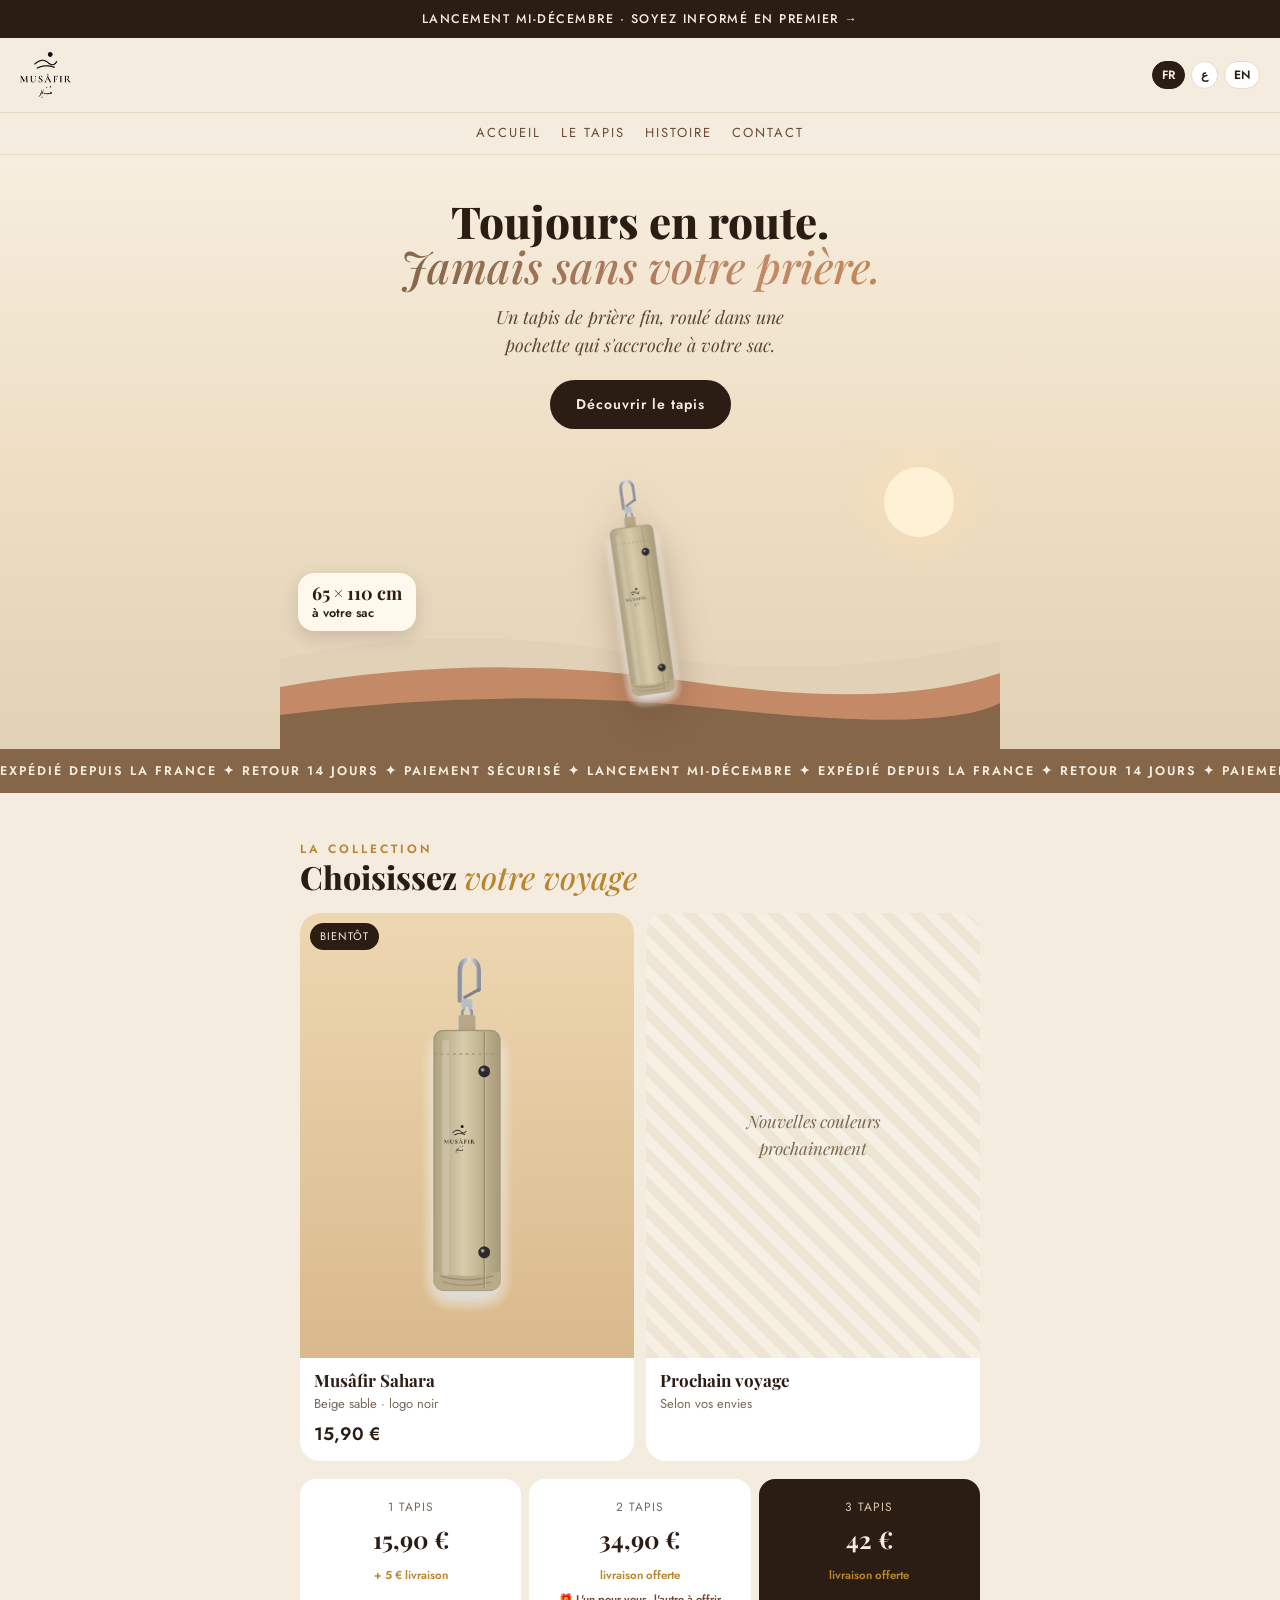
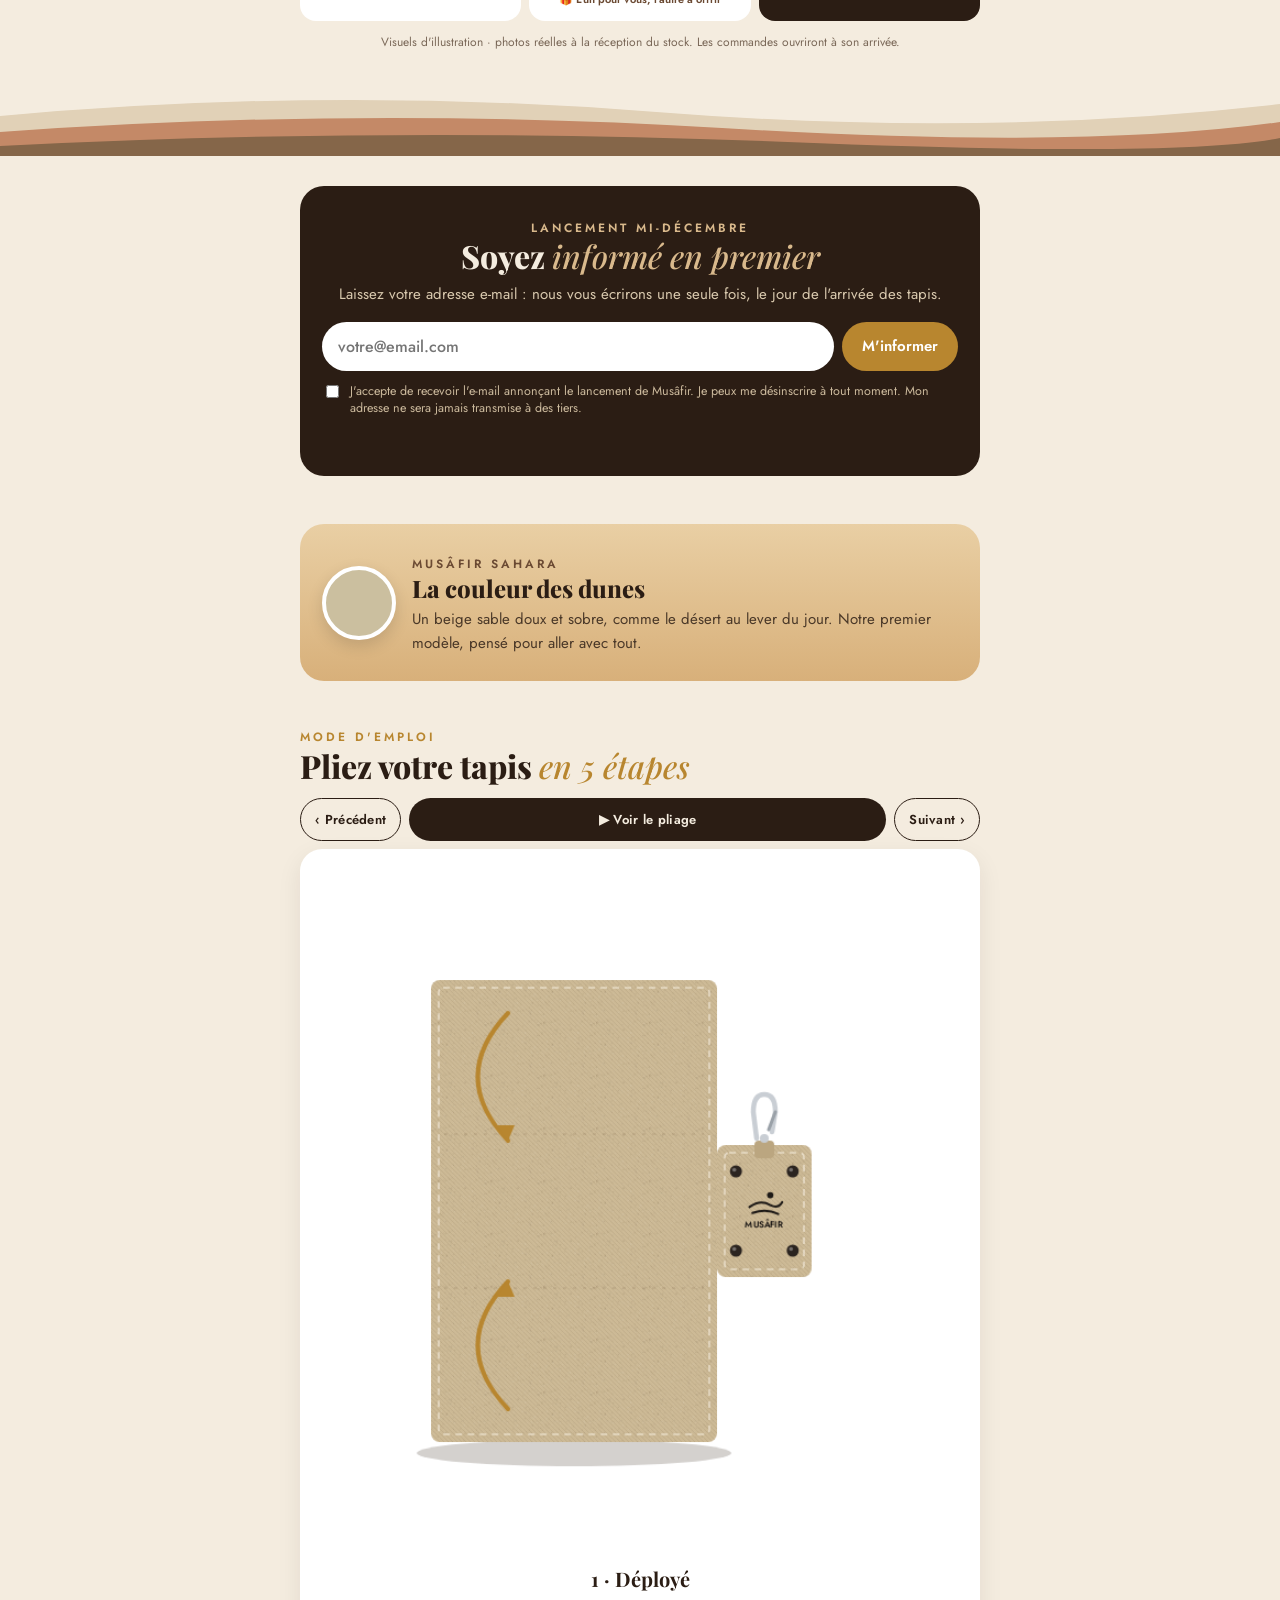
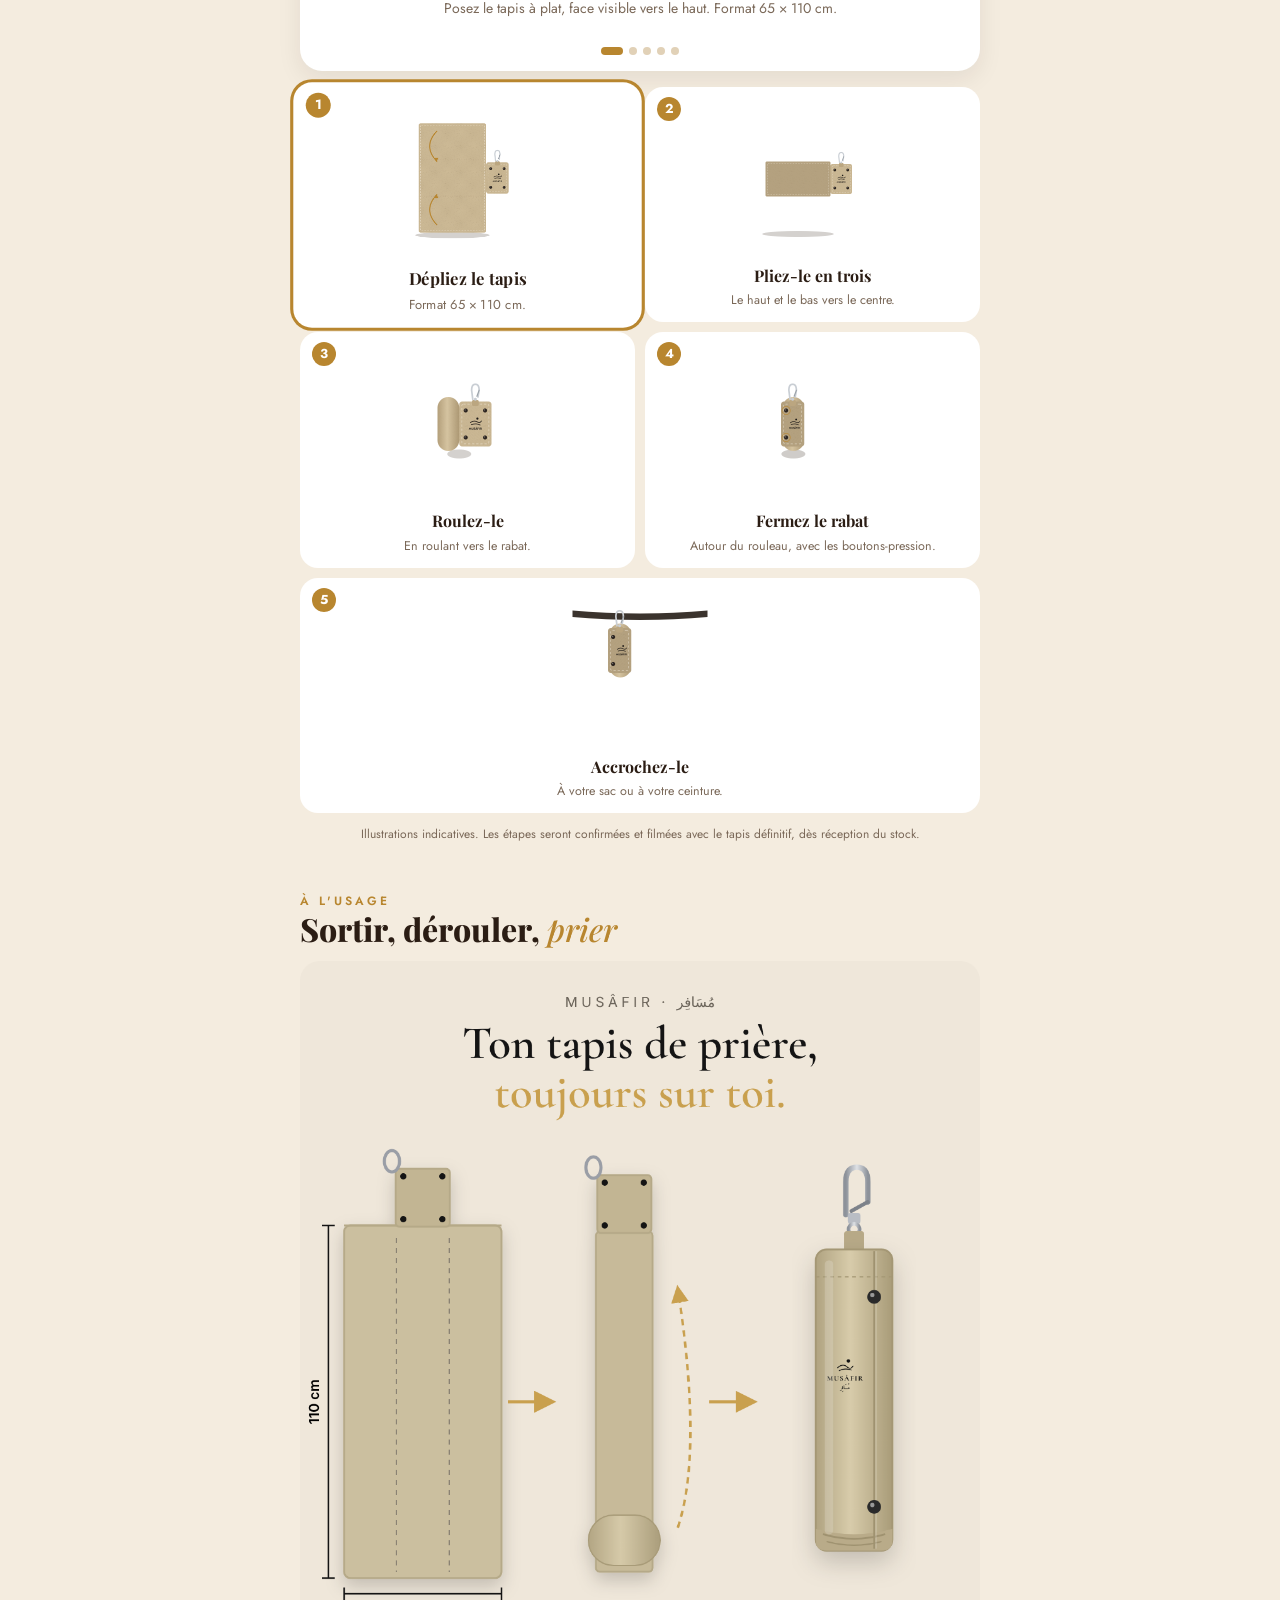
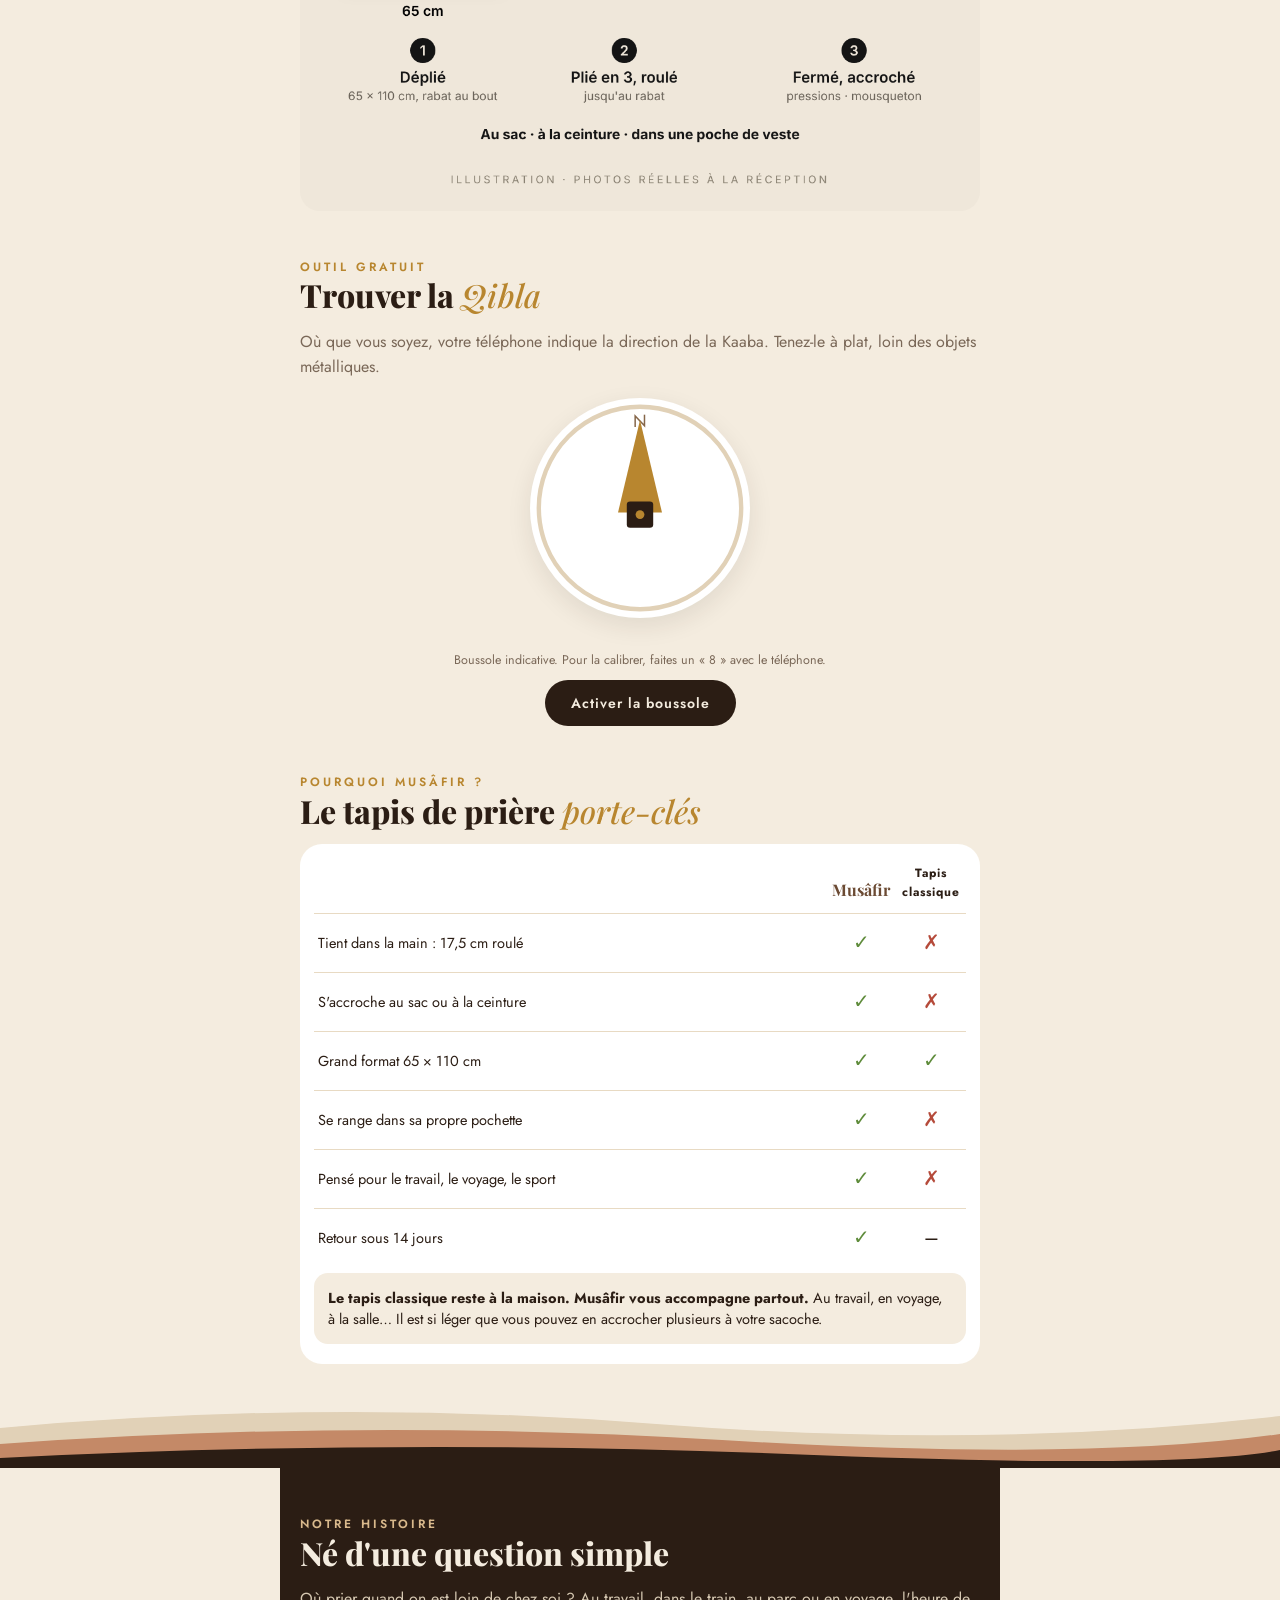
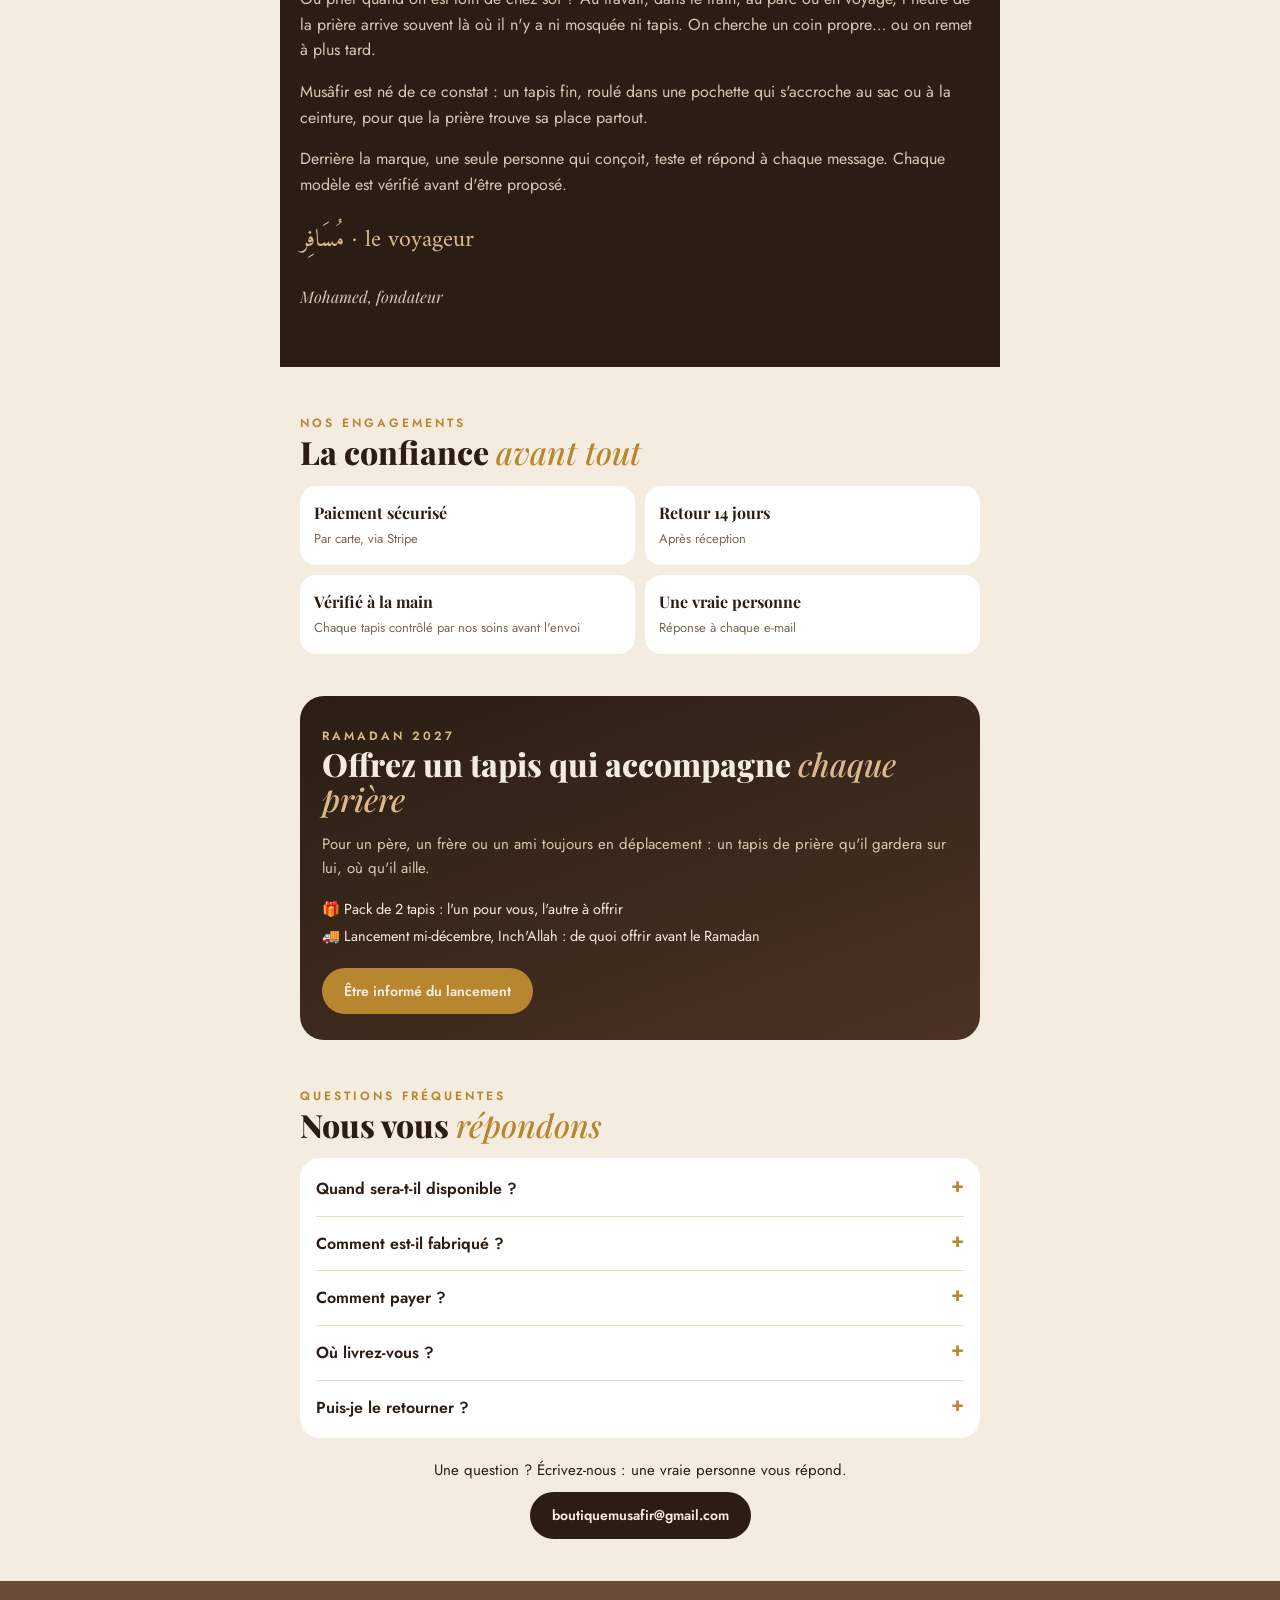
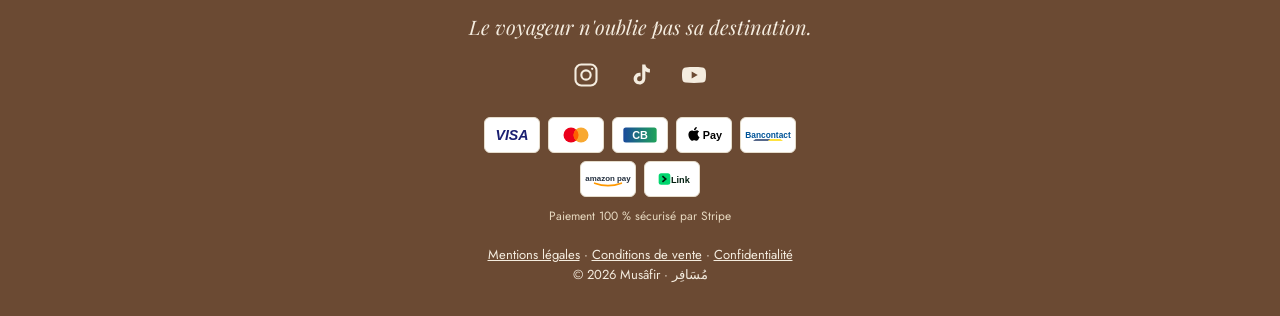
==== commit c06dd2ff: "Site : faute « Inch'Allah » corrigée, carte de remerciement retirée (promesse non tenue) Co-Authored" ====
--- a/index.html
+++ b/index.html
@@ -155,7 +155,7 @@
 <div class="eng"><div data-i="e1"><b>Paiement sécurisé</b><span>Par carte, via Stripe</span></div><div data-i="e2"><b>Retour 14 jours</b><span>Après réception</span></div><div data-i="e3"><b>Vérifié à la main</b><span>Chaque tapis contrôlé par nos soins avant l'envoi</span></div><div data-i="e4"><b>Une vraie personne</b><span>Réponse à chaque e-mail</span></div></div></section>
 <section id="cadeau" style="padding-top:0"><div class="gift-box"><span class="kick" style="color:var(--dune)" data-i="rk">Ramadan 2027</span><h2 data-i="rt">Offrez un tapis qui accompagne <em>chaque prière</em></h2>
 <p data-i="rp">Pour un père, un frère ou un ami toujours en déplacement : un tapis de prière qu'il gardera sur lui, où qu'il aille.</p>
-<ul><li data-i="rl1">🎁 Pack de 2 tapis : l'un pour vous, l'autre à offrir</li><li data-i="rcard">💌 Une carte de remerciement jointe à chaque colis</li><li data-i="rl2">🚚 Lancement mi-décembre, in chaa Allah : de quoi offrir avant le Ramadan</li></ul>
+<ul><li data-i="rl1">🎁 Pack de 2 tapis : l'un pour vous, l'autre à offrir</li><li data-i="rl2">🚚 Lancement mi-décembre, Inch'Allah : de quoi offrir avant le Ramadan</li></ul>
 <a class="btn2" href="#attente" data-i="rb">Être informé du lancement</a></div></section>
 <section id="contact" style="padding-top:0"><span class="kick" data-i="qk">Questions fréquentes</span><h2 data-i="qt">Nous vous <em>répondons</em></h2><div class="faq">
 <details><summary data-i="q1">Quand sera-t-il disponible ?</summary><p data-i="r1">À partir de mi-décembre, à la réception du stock. Les commandes ouvriront à ce moment-là.</p></details>
@@ -165,7 +165,7 @@
 <details><summary data-i="q5">Puis-je le retourner ?</summary><p data-i="r5">Oui, vous disposez de 14 jours après réception pour changer d'avis. Le détail est dans nos <a href="cgv.html">conditions de vente</a>.</p></details>
 </div><div class="mail"><span data-i="mq">Une question ? Écrivez-nous : une vraie personne vous répond.</span><a class="btn2" href="mailto:boutiquemusafir@gmail.com">boutiquemusafir@gmail.com</a></div></section>
 <a class="stick" id="stick" href="#attente" data-i="stk">Être prévenu du lancement</a><footer><div class="s" data-i="fs">Le voyageur n'oublie pas sa destination.</div><div class="ficons"><a href="https://www.instagram.com/musafir.officiel/" target="_blank" rel="noopener" aria-label="Instagram"><svg viewBox="0 0 24 24" fill="none" stroke="currentColor" stroke-width="1.8"><rect x="3" y="3" width="18" height="18" rx="5"/><circle cx="12" cy="12" r="4"/><circle cx="17.3" cy="6.7" r="1" fill="currentColor" stroke="none"/></svg></a><a href="https://www.tiktok.com/@musafir.officiel" target="_blank" rel="noopener" aria-label="TikTok"><svg viewBox="0 0 24 24" fill="currentColor"><path d="M16.6 3c.3 2.2 1.6 3.6 3.9 3.8v3.1c-1.4.1-2.6-.3-3.9-1.1v5.9c0 3.7-3 5.9-6 5.3-3.4-.6-5-4.2-3.5-7.2 1-2 3.2-3.1 5.4-2.7v3.2c-1.2-.4-2.6.2-2.9 1.4-.4 1.4.6 2.6 1.9 2.7 1.4.1 2.4-1 2.4-2.4V3h2.7z"/></svg></a><a href="https://www.youtube.com/@musafir.officiel" target="_blank" rel="noopener" aria-label="YouTube"><svg viewBox="0 0 24 24" fill="currentColor"><path d="M22 8.2c-.2-1.5-1.3-2.6-2.8-2.7C16.9 5.3 14.5 5.2 12 5.2s-4.9.1-7.2.3C3.3 5.6 2.2 6.7 2 8.2c-.2 1.3-.3 2.5-.3 3.8s.1 2.5.3 3.8c.2 1.5 1.3 2.6 2.8 2.7 2.3.2 4.7.3 7.2.3s4.9-.1 7.2-.3c1.5-.1 2.6-1.2 2.8-2.7.2-1.3.3-2.5.3-3.8s-.1-2.5-.3-3.8zM10 15V9l5.2 3L10 15z"/></svg></a></div><div class="fpay"><span class="pb" style="background:#fff;border-color:#e5dccb"><svg viewBox="0 0 60 24"><text x="30" y="18" text-anchor="middle" font-family="Arial Black,Arial" font-weight="900" font-style="italic" font-size="17" fill="#1A1F71">VISA</text></svg></span><span class="pb" style="background:#fff;border-color:#e5dccb"><svg viewBox="0 0 60 24"><circle cx="24" cy="12" r="9" fill="#EB001B"/><circle cx="36" cy="12" r="9" fill="#F79E1B" fill-opacity=".9"/><path d="M30 5.3a9 9 0 0 1 0 13.4a9 9 0 0 1 0-13.4z" fill="#FF5F00"/></svg></span><span class="pb" style="background:#fff;border-color:#e5dccb"><svg viewBox="0 0 60 24"><defs><linearGradient id="cbg" x1="0" x2="1"><stop offset="0" stop-color="#1A4A9C"/><stop offset="1" stop-color="#20A35A"/></linearGradient></defs><rect x="10" y="3" width="40" height="18" rx="3" fill="url(#cbg)"/><text x="30" y="17" text-anchor="middle" font-family="Arial" font-weight="700" font-size="13" fill="#fff">CB</text></svg></span><span class="pb" style="background:#fff;border-color:#e5dccb"><svg viewBox="0 0 60 24"><path d="M17.3 8.6c.6-.8 1-1.8.9-2.8-.9 0-2 .6-2.6 1.4-.6.6-1 1.7-.9 2.7 1 .1 2-.5 2.6-1.3zm.9 1.4c-1.4-.1-2.7.8-3.3.8-.7 0-1.7-.8-2.9-.8-1.5 0-2.8.9-3.6 2.2-1.5 2.7-.4 6.6 1.1 8.7.7 1 1.6 2.2 2.7 2.1 1.1 0 1.5-.7 2.8-.7s1.7.7 2.9.7c1.2 0 1.9-1 2.6-2.1.8-1.2 1.2-2.4 1.2-2.5 0 0-2.3-.9-2.4-3.6 0-2.2 1.8-3.3 1.9-3.4-1-1.5-2.6-1.7-3.1-1.7z" fill="#000" transform="translate(4 -3) scale(.95)"/><text x="40" y="17" text-anchor="middle" font-family="Arial" font-weight="600" font-size="13" fill="#000">Pay</text></svg></span><span class="pb" style="background:#fff;border-color:#e5dccb"><svg viewBox="0 0 60 24"><text x="30" y="16" text-anchor="middle" font-family="Arial" font-weight="700" font-size="10" fill="#005498">Bancontact</text><path d="M12 19h18l3-2H15z" fill="#1E3764"/><path d="M30 19h18l-3-2H33z" fill="#FFD800"/></svg></span><span class="pb" style="background:#fff;border-color:#e5dccb"><svg viewBox="0 0 60 24"><text x="30" y="14" text-anchor="middle" font-family="Arial" font-weight="700" font-size="9.5" fill="#232F3E">amazon pay</text><path d="M14 17q16 6 32 0" fill="none" stroke="#FF9900" stroke-width="2" stroke-linecap="round"/></svg></span><span class="pb" style="background:#fff;border-color:#e5dccb"><svg viewBox="0 0 60 24"><rect x="14" y="5" width="14" height="14" rx="3" fill="#00D66F"/><path d="M18.5 8.5l4 3.5-4 3.5" fill="none" stroke="#011E0F" stroke-width="2"/><text x="40" y="16.5" text-anchor="middle" font-family="Arial" font-weight="700" font-size="11" fill="#011E0F">Link</text></svg></span></div><p class="fsec" data-i="psec">Paiement 100 % sécurisé par Stripe</p><span class="legal"><a href="mentions-legales.html" data-i="l1">Mentions légales</a> · <a href="cgv.html" data-i="l2">Conditions de vente</a> · <a href="confidentialite.html" data-i="l3">Confidentialité</a></span><br>© 2026 Musâfir · مُسَافِر</footer>
-<script>const T={"ar": {"plp": "السابق ›", "pln": "‹ التالي", "qbn": "بوصلة تقريبية. لمعايرتها، حرّك الهاتف على شكل الرقم 8.", "r1": "ابتداءً من منتصف ديسمبر، عند وصول المخزون. ستُفتح الطلبات حينها.", "r2": "صمّمتها مُسافر، وصنعها شريك اخترناه بعناية. نفحص كل سجادة بأنفسنا عند وصولها، قبل الشحن.", "qbk": "أداة مجانية", "qbt": "اتجاه <em>القبلة</em>", "qbp": "أينما كنت، يدلّك هاتفك على اتجاه الكعبة. أمسكه مستويًا وبعيدًا عن المعادن.", "qbb": "تشغيل البوصلة", "plb": "▶ شاهد طريقة الطي", "stk": "أعلمني بالإطلاق", "bar": "<a href=\"#attente\" style=\"color:inherit;text-decoration:none\">الإطلاق منتصف ديسمبر · كن أول من يعلم ←</a>", "m1": "الرئيسية", "m2": "السجادة", "m3": "قصتنا", "m4": "تواصل", "h1": "دائمًا في الطريق.<br><em>ولا تفارقك صلاتك.</em>", "hp": "سجادة صلاة رقيقة، ملفوفة في حقيبة صغيرة تُعلَّق بحقيبتك.", "hb": "اكتشف السجادة", "badge": "<b>65 × 110 سم</b>معلّقة بحقيبتك", "marq": "تُشحن من فرنسا ✦ إرجاع خلال 14 يومًا ✦ دفع آمن ✦ الإطلاق في منتصف ديسمبر ✦&nbsp;", "ck": "المجموعة", "ct": "اختر <em>رحلتك</em>", "soon": "قريبًا", "sah": "مُسافر صحراء", "sahd": "بيج رملي · شعار أسود", "nc": "ألوان جديدة<br>قريبًا", "pv": "الرحلة القادمة", "pvd": "حسب رغباتكم", "p1": "سجادة واحدة", "pl": "+ 5 € توصيل", "p2": "سجادتان", "pf": "توصيل مجاني", "p3": "3 سجادات", "pf2": "توصيل مجاني", "dt": "لون الكثبان", "dp": "بيج رملي هادئ وأنيق، كالصحراء عند الشروق. أول تصميم لنا، يناسب كل شيء.", "gk": "عند الاستعمال", "gt": "أخرجها، افردها، <em>صلِّ</em>", "whyk": "لماذا مُسافر؟", "whyt": "سجادة الصلاة <em>الميدالية</em>", "wclassic": "سجادة عادية", "w1": "تُحمل باليد: 17.5 سم ملفوفة", "w2": "تُعلَّق بالحقيبة أو الحزام", "w3": "مقاس كبير 65 × 110 سم", "w4": "تُحفظ في حقيبتها الخاصة", "w5": "مصممة للعمل والسفر والرياضة", "w6": "إرجاع خلال 14 يومًا", "wnote": "<b>السجادة العادية تبقى في البيت. مُسافر ترافقك في كل مكان.</b> في العمل، في السفر، في النادي… خفيفة لدرجة أنك تستطيع تعليق عدة قطع منها على حقيبتك.", "sk": "قصتنا", "st": "وُلدت من سؤال بسيط", "s1": "أين تصلي وأنت بعيد عن بيتك؟ في العمل، في القطار، في الحديقة أو في السفر، يأتي وقت الصلاة غالبًا حيث لا مسجد ولا سجادة. نبحث عن مكان نظيف… أو نؤجل.", "s2": "من هنا وُلدت مُسافر: سجادة رقيقة ملفوفة في حقيبة تُعلَّق بالحقيبة أو الحزام، لتجد الصلاة مكانها في كل مكان.", "s3": "وراء العلامة شخص واحد يصمم ويختبر ويرد على كل رسالة. كل تصميم يُختبر قبل أن يُعرض.", "sar": "مُسَافِر · المسافر", "sig": "محمد، المؤسس", "ek": "التزاماتنا", "et": "الثقة <em>أولًا</em>", "e1": "<b>دفع آمن</b><span>بالبطاقة عبر Stripe</span>", "e2": "<b>إرجاع 14 يومًا</b><span>بعد الاستلام</span>", "e3": "<b>فحص يدوي</b><span>نفحص كل سجادة بأنفسنا قبل الإرسال</span>", "e4": "<b>شخص حقيقي</b><span>رد على كل رسالة</span>", "fk": "طريقة الاستعمال", "fs": "المسافر لا ينسى وجهته.", "vis": "صور توضيحية · الصور الحقيقية عند استلام المخزون. تُفتح الطلبات عند وصوله.", "qk": "أسئلة شائعة", "qt": "نُجيبك", "q1": "متى ستكون متوفرة؟", "rl1": "🎁 عبوة من سجادتين: واحدة لك، وأخرى هدية", "q2": "كيف تُصنع؟", "rl2": "🚚 الإطلاق منتصف ديسمبر، إن شاء الله: لتقدّمها هديةً قبل رمضان", "q3": "كيف أدفع؟", "r3": "بالبطاقة البنكية عبر الإنترنت، من خلال خدمة Stripe الآمنة.", "q4": "أين توصلون؟", "r4": "داخل فرنسا القارية، عبر البريد الفرنسي. تُعرض التكاليف والمدة قبل الدفع.", "q5": "هل يمكنني إرجاعها؟", "r5": "نعم، لديك 14 يومًا بعد الاستلام. التفاصيل في <a href=\"cgv.html\">شروط البيع</a>.", "mq": "عندك سؤال؟ راسلنا، شخص حقيقي سيرد عليك.", "l1": "الإشعارات القانونية", "l2": "شروط البيع", "l3": "الخصوصية", "wk": "الإطلاق منتصف ديسمبر", "wt": "كن أول <em>من يعلم</em>", "wp": "اترك بريدك الإلكتروني: سنراسلك مرة واحدة فقط، يوم وصول السجادات.", "wb": "أعلمني", "wc": "أوافق على تلقي رسالة إطلاق مُسافر. يمكنني إلغاء الاشتراك في أي وقت.", "gtag": "🎁 واحدة لك، وأخرى هدية", "ft": "اطوِ سجادتك <em>في 5 خطوات</em>", "f1h": "افرد السجادة", "f1p": "المقاس 65 × 110 سم.", "f2h": "اطوها إلى ثلاثة", "f2p": "الأعلى والأسفل نحو الوسط.", "f3h": "لفّها", "f3p": "باللفّ نحو الغطاء.", "f4h": "أغلق الغطاء", "f4p": "حول اللفّة، بواسطة الكبسات.", "f5h": "علّقها", "f5p": "بحقيبتك أو حزامك.", "fnote": "رسوم توضيحية. سيتم تأكيد الخطوات وتصويرها مع السجادة النهائية عند استلام المخزون.", "rk": "رمضان 2027", "rt": "أهدِ سجادة ترافق <em>كل صلاة</em>", "rp": "لأبٍ أو أخٍ أو صديقٍ دائم التنقل: سجادة صلاة يحملها معه أينما ذهب.", "rb": "أعلمني بموعد الإطلاق", "psec": "دفع آمن 100% عبر Stripe", "rcard": "💌 بطاقة شكر مرفقة مع كل طرد"}, "en": {"plp": "‹ Previous", "pln": "Next ›", "qbn": "Indicative compass. To calibrate it, draw an “8” with your phone.", "r1": "From mid-December, when the stock arrives. Orders will open then.", "r2": "It is designed by Musâfir and made by a partner we selected with care. Every mat is checked by us on arrival, before shipping.", "qbk": "Free tool", "qbt": "Find the <em>Qibla</em>", "qbp": "Wherever you are, your phone shows the direction of the Kaaba. Hold it flat, away from metal objects.", "qbb": "Turn on the compass", "plb": "▶ Watch the folding", "stk": "Notify me of the launch", "bar": "<a href=\"#attente\" style=\"color:inherit;text-decoration:none\">LAUNCHING MID-DECEMBER · BE THE FIRST TO KNOW →</a>", "m1": "Home", "m2": "The mat", "m3": "Story", "m4": "Contact", "h1": "Always on the road.<br><em>Never without your prayer.</em>", "hp": "A thin prayer mat, rolled into a pouch that clips onto your bag.", "hb": "Discover the mat", "badge": "<b>65 × 110 cm</b>on your bag", "marq": "SHIPPED FROM FRANCE ✦ 14-DAY RETURNS ✦ SECURE PAYMENT ✦ LAUNCH MID-DECEMBER ✦&nbsp;", "ck": "The collection", "ct": "Choose <em>your journey</em>", "soon": "SOON", "sah": "Musâfir Sahara", "sahd": "Sand beige · black logo", "nc": "New colours<br>coming soon", "pv": "Next journey", "pvd": "Up to you", "p1": "1 mat", "pl": "+ €5 delivery", "p2": "2 mats", "pf": "free delivery", "p3": "3 mats", "pf2": "free delivery", "dt": "The colour of the dunes", "dp": "A soft, simple sand beige, like the desert at sunrise. Our first design, made to go with everything.", "gk": "In use", "gt": "Take it out, unroll, <em>pray</em>", "whyk": "Why Musâfir?", "whyt": "The <em>keychain</em> prayer mat", "wclassic": "Classic mat", "w1": "Fits in your hand: 17.5 cm rolled", "w2": "Clips onto your bag or belt", "w3": "Large 65 × 110 cm size", "w4": "Stored in its own pouch", "w5": "Made for work, travel and sport", "w6": "14-day returns", "wnote": "<b>A classic mat stays at home. Musâfir goes everywhere with you.</b> Work, travel, the gym… It is so light you can clip several onto your bag.", "sk": "Our story", "st": "Born from a simple question", "s1": "Where do you pray when you are far from home? At work, on the train, in the park or travelling, prayer time often comes where there is no mosque and no mat. We look for a clean spot… or we put it off.", "s2": "Musâfir was born from this: a thin mat, rolled into a pouch that clips onto a bag or belt, so prayer finds its place everywhere.", "s3": "Behind the brand is one person who designs, tests and answers every message. Every design is checked before it is offered.", "sar": "مُسَافِر · the traveller", "sig": "Mohamed, founder", "ek": "Our promises", "et": "Trust <em>first</em>", "e1": "<b>Secure payment</b><span>By card, via Stripe</span>", "e2": "<b>14-day returns</b><span>After delivery</span>", "e3": "<b>Checked by hand</b><span>Every mat inspected by us before shipping</span>", "e4": "<b>A real person</b><span>A reply to every email</span>", "fk": "How to use", "fs": "The traveller never forgets his destination.", "vis": "Illustrations · real photos when the stock arrives. Orders open on arrival.", "qk": "FAQ", "qt": "We <em>answer</em>", "q1": "When will it be available?", "rl1": "🎁 Pack of 2 mats: one for you, one to give", "q2": "How is it made?", "rl2": "🚚 Launching mid-December, in shaa Allah: in time to give before Ramadan", "q3": "How do I pay?", "r3": "By card, online, through the secure provider Stripe.", "q4": "Where do you deliver?", "r4": "Mainland France, by La Poste. Costs and delivery time are shown before payment.", "q5": "Can I return it?", "r5": "Yes, you have 14 days after delivery to change your mind. Details in our <a href=\"cgv.html\">terms of sale</a>.", "mq": "A question? Write to us, a real person will answer.", "l1": "Legal notice", "l2": "Terms of sale", "l3": "Privacy", "wk": "Launching mid-December", "wt": "Be the <em>first to know</em>", "wp": "Leave your email: we will write to you only once, the day the mats arrive.", "wb": "Notify me", "wc": "I agree to receive the Musâfir launch email. I can unsubscribe at any time.", "gtag": "🎁 One for you, one to give", "ft": "Fold your mat <em>in 5 steps</em>", "f1h": "Unfold the mat", "f1p": "Size 65 × 110 cm.", "f2h": "Fold it in three", "f2p": "Top and bottom onto the centre.", "f3h": "Roll it up", "f3p": "Rolling towards the flap.", "f4h": "Close the flap", "f4p": "Around the roll, with the press studs.", "f5h": "Clip it on", "f5p": "To your bag or belt.", "fnote": "Illustrations for guidance. The steps will be confirmed and filmed with the final mat when the stock arrives.", "rk": "Ramadan 2027", "rt": "Give a mat that goes with <em>every prayer</em>", "rp": "For a father, a brother or a friend always on the move: a prayer mat he will keep with him wherever he goes.", "rb": "Notify me at launch", "psec": "100% secure payment by Stripe", "rcard": "💌 A thank-you card in every parcel"}};
+<script>const T={"ar": {"plp": "السابق ›", "pln": "‹ التالي", "qbn": "بوصلة تقريبية. لمعايرتها، حرّك الهاتف على شكل الرقم 8.", "r1": "ابتداءً من منتصف ديسمبر، عند وصول المخزون. ستُفتح الطلبات حينها.", "r2": "صمّمتها مُسافر، وصنعها شريك اخترناه بعناية. نفحص كل سجادة بأنفسنا عند وصولها، قبل الشحن.", "qbk": "أداة مجانية", "qbt": "اتجاه <em>القبلة</em>", "qbp": "أينما كنت، يدلّك هاتفك على اتجاه الكعبة. أمسكه مستويًا وبعيدًا عن المعادن.", "qbb": "تشغيل البوصلة", "plb": "▶ شاهد طريقة الطي", "stk": "أعلمني بالإطلاق", "bar": "<a href=\"#attente\" style=\"color:inherit;text-decoration:none\">الإطلاق منتصف ديسمبر · كن أول من يعلم ←</a>", "m1": "الرئيسية", "m2": "السجادة", "m3": "قصتنا", "m4": "تواصل", "h1": "دائمًا في الطريق.<br><em>ولا تفارقك صلاتك.</em>", "hp": "سجادة صلاة رقيقة، ملفوفة في حقيبة صغيرة تُعلَّق بحقيبتك.", "hb": "اكتشف السجادة", "badge": "<b>65 × 110 سم</b>معلّقة بحقيبتك", "marq": "تُشحن من فرنسا ✦ إرجاع خلال 14 يومًا ✦ دفع آمن ✦ الإطلاق في منتصف ديسمبر ✦&nbsp;", "ck": "المجموعة", "ct": "اختر <em>رحلتك</em>", "soon": "قريبًا", "sah": "مُسافر صحراء", "sahd": "بيج رملي · شعار أسود", "nc": "ألوان جديدة<br>قريبًا", "pv": "الرحلة القادمة", "pvd": "حسب رغباتكم", "p1": "سجادة واحدة", "pl": "+ 5 € توصيل", "p2": "سجادتان", "pf": "توصيل مجاني", "p3": "3 سجادات", "pf2": "توصيل مجاني", "dt": "لون الكثبان", "dp": "بيج رملي هادئ وأنيق، كالصحراء عند الشروق. أول تصميم لنا، يناسب كل شيء.", "gk": "عند الاستعمال", "gt": "أخرجها، افردها، <em>صلِّ</em>", "whyk": "لماذا مُسافر؟", "whyt": "سجادة الصلاة <em>الميدالية</em>", "wclassic": "سجادة عادية", "w1": "تُحمل باليد: 17.5 سم ملفوفة", "w2": "تُعلَّق بالحقيبة أو الحزام", "w3": "مقاس كبير 65 × 110 سم", "w4": "تُحفظ في حقيبتها الخاصة", "w5": "مصممة للعمل والسفر والرياضة", "w6": "إرجاع خلال 14 يومًا", "wnote": "<b>السجادة العادية تبقى في البيت. مُسافر ترافقك في كل مكان.</b> في العمل، في السفر، في النادي… خفيفة لدرجة أنك تستطيع تعليق عدة قطع منها على حقيبتك.", "sk": "قصتنا", "st": "وُلدت من سؤال بسيط", "s1": "أين تصلي وأنت بعيد عن بيتك؟ في العمل، في القطار، في الحديقة أو في السفر، يأتي وقت الصلاة غالبًا حيث لا مسجد ولا سجادة. نبحث عن مكان نظيف… أو نؤجل.", "s2": "من هنا وُلدت مُسافر: سجادة رقيقة ملفوفة في حقيبة تُعلَّق بالحقيبة أو الحزام، لتجد الصلاة مكانها في كل مكان.", "s3": "وراء العلامة شخص واحد يصمم ويختبر ويرد على كل رسالة. كل تصميم يُختبر قبل أن يُعرض.", "sar": "مُسَافِر · المسافر", "sig": "محمد، المؤسس", "ek": "التزاماتنا", "et": "الثقة <em>أولًا</em>", "e1": "<b>دفع آمن</b><span>بالبطاقة عبر Stripe</span>", "e2": "<b>إرجاع 14 يومًا</b><span>بعد الاستلام</span>", "e3": "<b>فحص يدوي</b><span>نفحص كل سجادة بأنفسنا قبل الإرسال</span>", "e4": "<b>شخص حقيقي</b><span>رد على كل رسالة</span>", "fk": "طريقة الاستعمال", "fs": "المسافر لا ينسى وجهته.", "vis": "صور توضيحية · الصور الحقيقية عند استلام المخزون. تُفتح الطلبات عند وصوله.", "qk": "أسئلة شائعة", "qt": "نُجيبك", "q1": "متى ستكون متوفرة؟", "rl1": "🎁 عبوة من سجادتين: واحدة لك، وأخرى هدية", "q2": "كيف تُصنع؟", "rl2": "🚚 الإطلاق منتصف ديسمبر، إن شاء الله: لتقدّمها هديةً قبل رمضان", "q3": "كيف أدفع؟", "r3": "بالبطاقة البنكية عبر الإنترنت، من خلال خدمة Stripe الآمنة.", "q4": "أين توصلون؟", "r4": "داخل فرنسا القارية، عبر البريد الفرنسي. تُعرض التكاليف والمدة قبل الدفع.", "q5": "هل يمكنني إرجاعها؟", "r5": "نعم، لديك 14 يومًا بعد الاستلام. التفاصيل في <a href=\"cgv.html\">شروط البيع</a>.", "mq": "عندك سؤال؟ راسلنا، شخص حقيقي سيرد عليك.", "l1": "الإشعارات القانونية", "l2": "شروط البيع", "l3": "الخصوصية", "wk": "الإطلاق منتصف ديسمبر", "wt": "كن أول <em>من يعلم</em>", "wp": "اترك بريدك الإلكتروني: سنراسلك مرة واحدة فقط، يوم وصول السجادات.", "wb": "أعلمني", "wc": "أوافق على تلقي رسالة إطلاق مُسافر. يمكنني إلغاء الاشتراك في أي وقت.", "gtag": "🎁 واحدة لك، وأخرى هدية", "ft": "اطوِ سجادتك <em>في 5 خطوات</em>", "f1h": "افرد السجادة", "f1p": "المقاس 65 × 110 سم.", "f2h": "اطوها إلى ثلاثة", "f2p": "الأعلى والأسفل نحو الوسط.", "f3h": "لفّها", "f3p": "باللفّ نحو الغطاء.", "f4h": "أغلق الغطاء", "f4p": "حول اللفّة، بواسطة الكبسات.", "f5h": "علّقها", "f5p": "بحقيبتك أو حزامك.", "fnote": "رسوم توضيحية. سيتم تأكيد الخطوات وتصويرها مع السجادة النهائية عند استلام المخزون.", "rk": "رمضان 2027", "rt": "أهدِ سجادة ترافق <em>كل صلاة</em>", "rp": "لأبٍ أو أخٍ أو صديقٍ دائم التنقل: سجادة صلاة يحملها معه أينما ذهب.", "rb": "أعلمني بموعد الإطلاق", "psec": "دفع آمن 100% عبر Stripe" }, "en": {"plp": "‹ Previous", "pln": "Next ›", "qbn": "Indicative compass. To calibrate it, draw an “8” with your phone.", "r1": "From mid-December, when the stock arrives. Orders will open then.", "r2": "It is designed by Musâfir and made by a partner we selected with care. Every mat is checked by us on arrival, before shipping.", "qbk": "Free tool", "qbt": "Find the <em>Qibla</em>", "qbp": "Wherever you are, your phone shows the direction of the Kaaba. Hold it flat, away from metal objects.", "qbb": "Turn on the compass", "plb": "▶ Watch the folding", "stk": "Notify me of the launch", "bar": "<a href=\"#attente\" style=\"color:inherit;text-decoration:none\">LAUNCHING MID-DECEMBER · BE THE FIRST TO KNOW →</a>", "m1": "Home", "m2": "The mat", "m3": "Story", "m4": "Contact", "h1": "Always on the road.<br><em>Never without your prayer.</em>", "hp": "A thin prayer mat, rolled into a pouch that clips onto your bag.", "hb": "Discover the mat", "badge": "<b>65 × 110 cm</b>on your bag", "marq": "SHIPPED FROM FRANCE ✦ 14-DAY RETURNS ✦ SECURE PAYMENT ✦ LAUNCH MID-DECEMBER ✦&nbsp;", "ck": "The collection", "ct": "Choose <em>your journey</em>", "soon": "SOON", "sah": "Musâfir Sahara", "sahd": "Sand beige · black logo", "nc": "New colours<br>coming soon", "pv": "Next journey", "pvd": "Up to you", "p1": "1 mat", "pl": "+ €5 delivery", "p2": "2 mats", "pf": "free delivery", "p3": "3 mats", "pf2": "free delivery", "dt": "The colour of the dunes", "dp": "A soft, simple sand beige, like the desert at sunrise. Our first design, made to go with everything.", "gk": "In use", "gt": "Take it out, unroll, <em>pray</em>", "whyk": "Why Musâfir?", "whyt": "The <em>keychain</em> prayer mat", "wclassic": "Classic mat", "w1": "Fits in your hand: 17.5 cm rolled", "w2": "Clips onto your bag or belt", "w3": "Large 65 × 110 cm size", "w4": "Stored in its own pouch", "w5": "Made for work, travel and sport", "w6": "14-day returns", "wnote": "<b>A classic mat stays at home. Musâfir goes everywhere with you.</b> Work, travel, the gym… It is so light you can clip several onto your bag.", "sk": "Our story", "st": "Born from a simple question", "s1": "Where do you pray when you are far from home? At work, on the train, in the park or travelling, prayer time often comes where there is no mosque and no mat. We look for a clean spot… or we put it off.", "s2": "Musâfir was born from this: a thin mat, rolled into a pouch that clips onto a bag or belt, so prayer finds its place everywhere.", "s3": "Behind the brand is one person who designs, tests and answers every message. Every design is checked before it is offered.", "sar": "مُسَافِر · the traveller", "sig": "Mohamed, founder", "ek": "Our promises", "et": "Trust <em>first</em>", "e1": "<b>Secure payment</b><span>By card, via Stripe</span>", "e2": "<b>14-day returns</b><span>After delivery</span>", "e3": "<b>Checked by hand</b><span>Every mat inspected by us before shipping</span>", "e4": "<b>A real person</b><span>A reply to every email</span>", "fk": "How to use", "fs": "The traveller never forgets his destination.", "vis": "Illustrations · real photos when the stock arrives. Orders open on arrival.", "qk": "FAQ", "qt": "We <em>answer</em>", "q1": "When will it be available?", "rl1": "🎁 Pack of 2 mats: one for you, one to give", "q2": "How is it made?", "rl2": "🚚 Launching mid-December, in shaa Allah: in time to give before Ramadan", "q3": "How do I pay?", "r3": "By card, online, through the secure provider Stripe.", "q4": "Where do you deliver?", "r4": "Mainland France, by La Poste. Costs and delivery time are shown before payment.", "q5": "Can I return it?", "r5": "Yes, you have 14 days after delivery to change your mind. Details in our <a href=\"cgv.html\">terms of sale</a>.", "mq": "A question? Write to us, a real person will answer.", "l1": "Legal notice", "l2": "Terms of sale", "l3": "Privacy", "wk": "Launching mid-December", "wt": "Be the <em>first to know</em>", "wp": "Leave your email: we will write to you only once, the day the mats arrive.", "wb": "Notify me", "wc": "I agree to receive the Musâfir launch email. I can unsubscribe at any time.", "gtag": "🎁 One for you, one to give", "ft": "Fold your mat <em>in 5 steps</em>", "f1h": "Unfold the mat", "f1p": "Size 65 × 110 cm.", "f2h": "Fold it in three", "f2p": "Top and bottom onto the centre.", "f3h": "Roll it up", "f3p": "Rolling towards the flap.", "f4h": "Close the flap", "f4p": "Around the roll, with the press studs.", "f5h": "Clip it on", "f5p": "To your bag or belt.", "fnote": "Illustrations for guidance. The steps will be confirmed and filmed with the final mat when the stock arrives.", "rk": "Ramadan 2027", "rt": "Give a mat that goes with <em>every prayer</em>", "rp": "For a father, a brother or a friend always on the move: a prayer mat he will keep with him wherever he goes.", "rb": "Notify me at launch", "psec": "100% secure payment by Stripe" }};
 const els=[...document.querySelectorAll('[data-i]')],FR={};els.forEach(e=>FR[e.dataset.i]=e.innerHTML);
 function set(l){document.documentElement.lang=l;document.documentElement.dir=l==='ar'?'rtl':'ltr';
 els.forEach(e=>{const k=e.dataset.i;e.innerHTML=l==='fr'?FR[k]:(T[l][k]??FR[k]);});
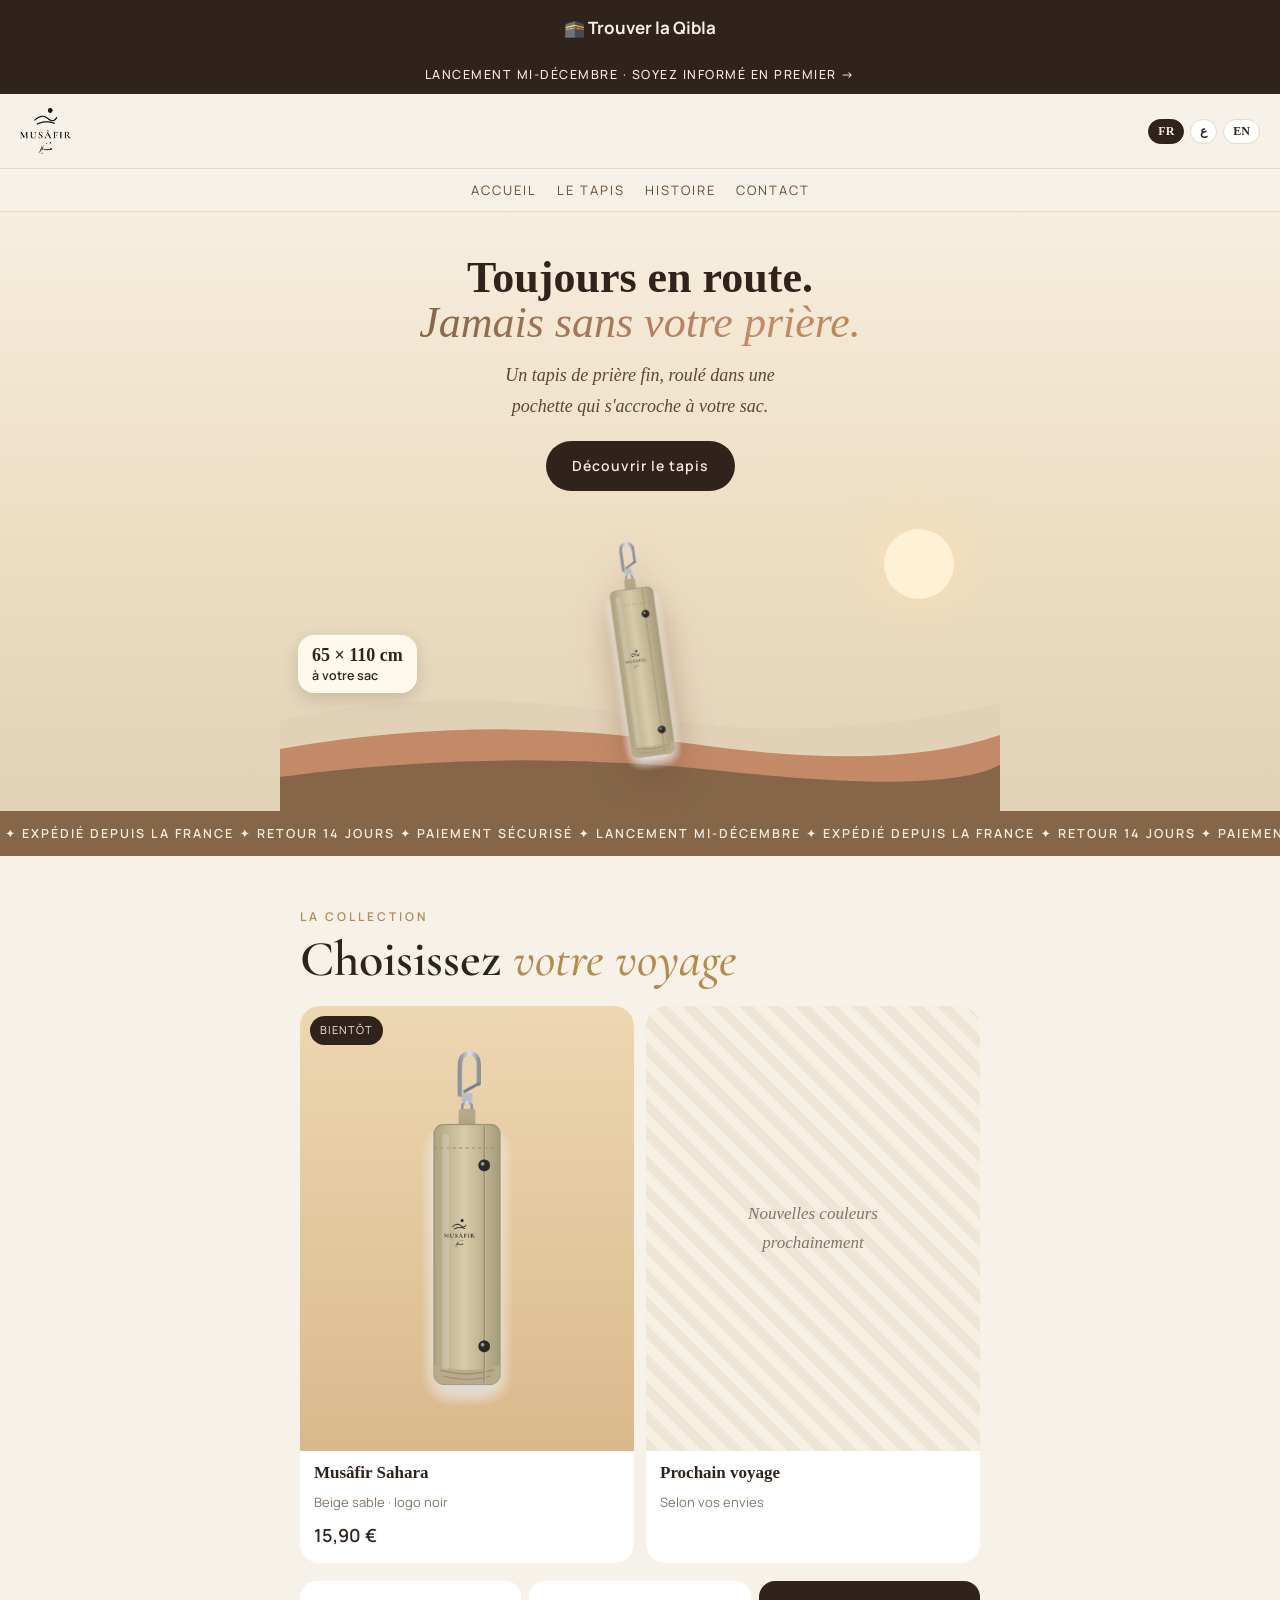
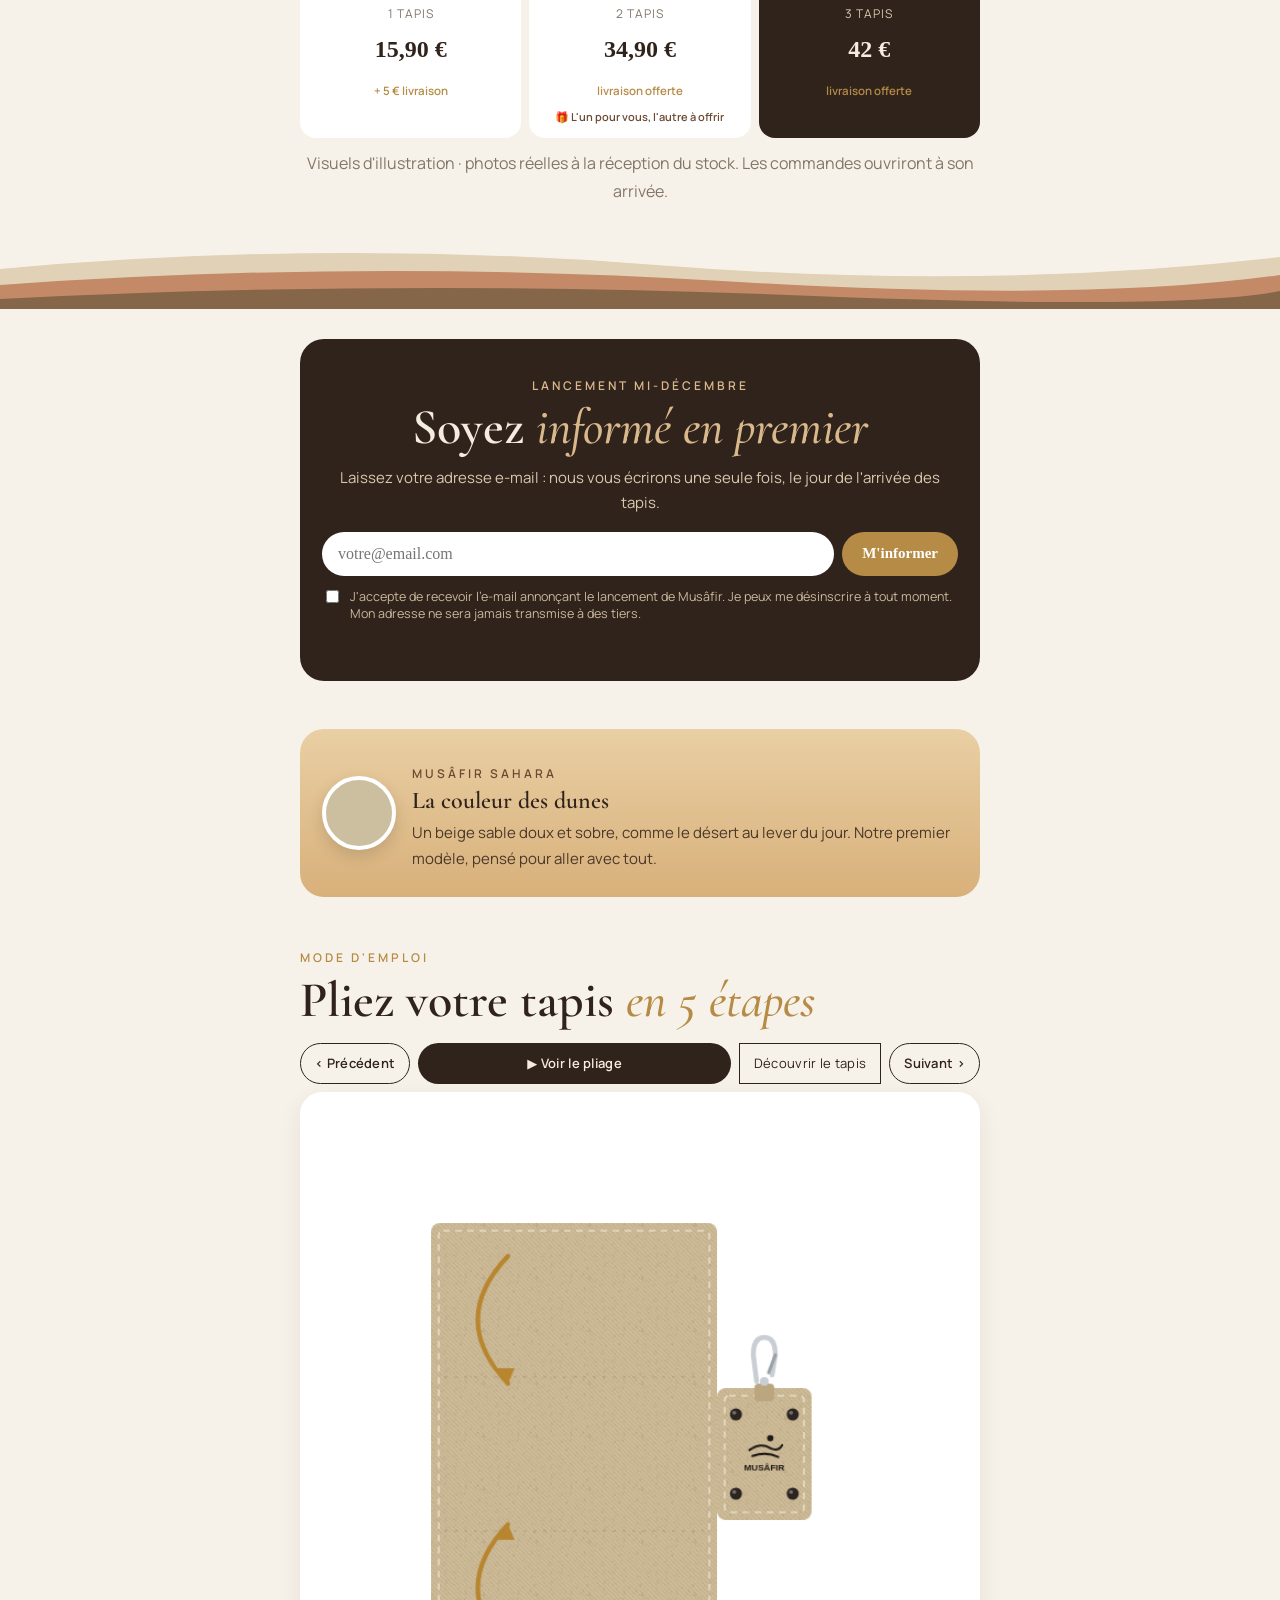
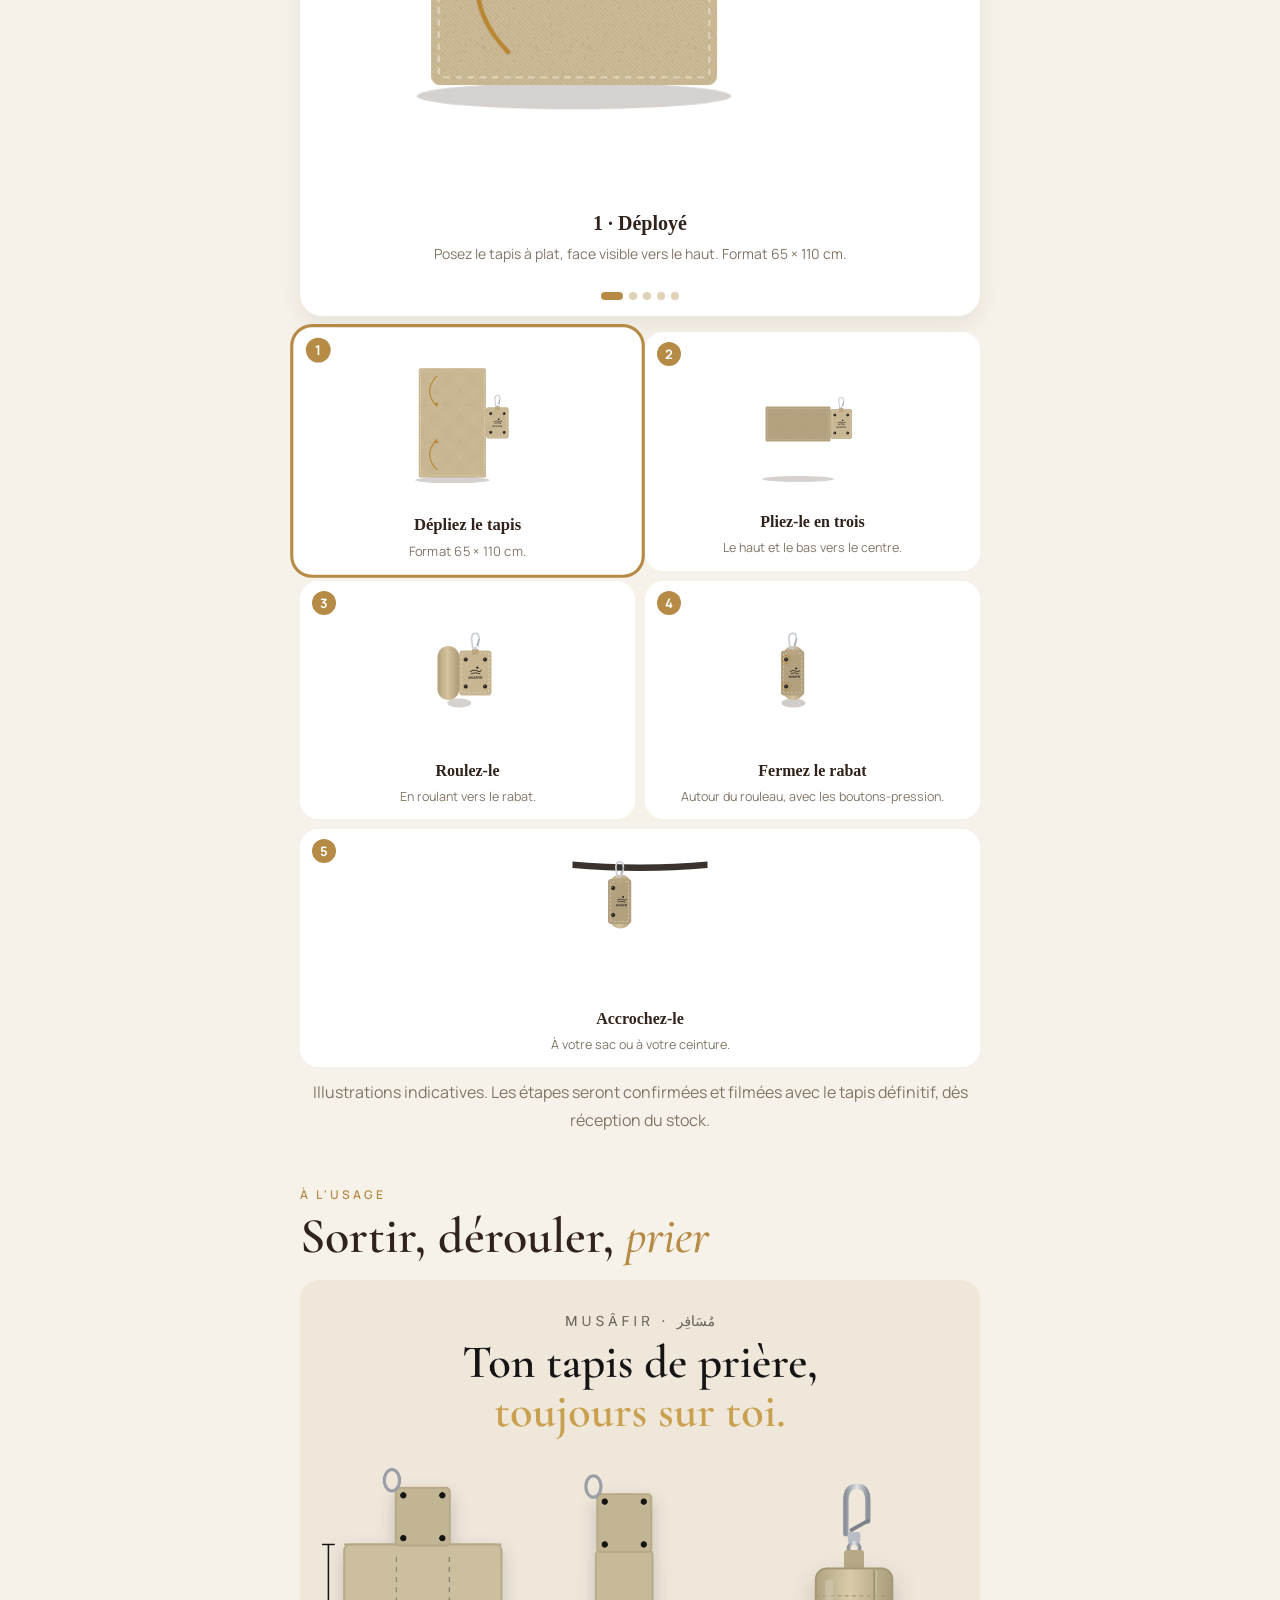
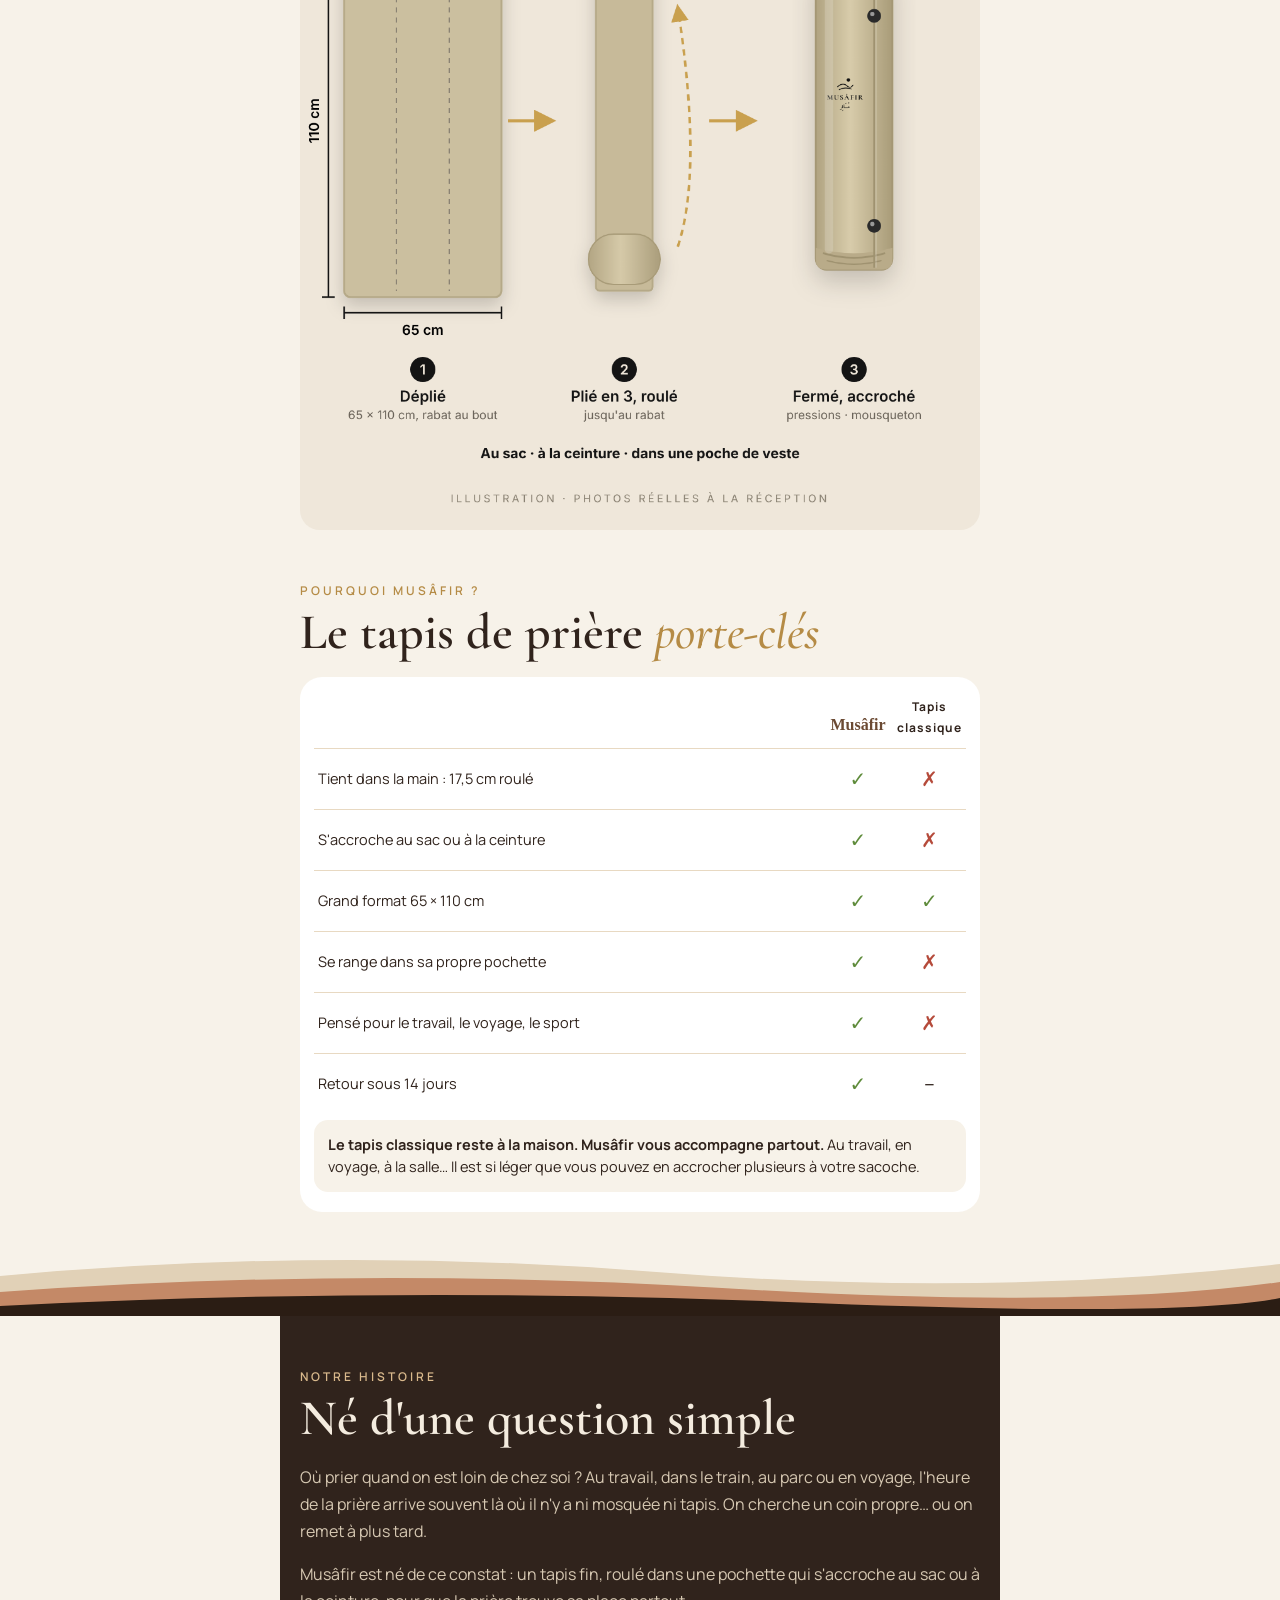
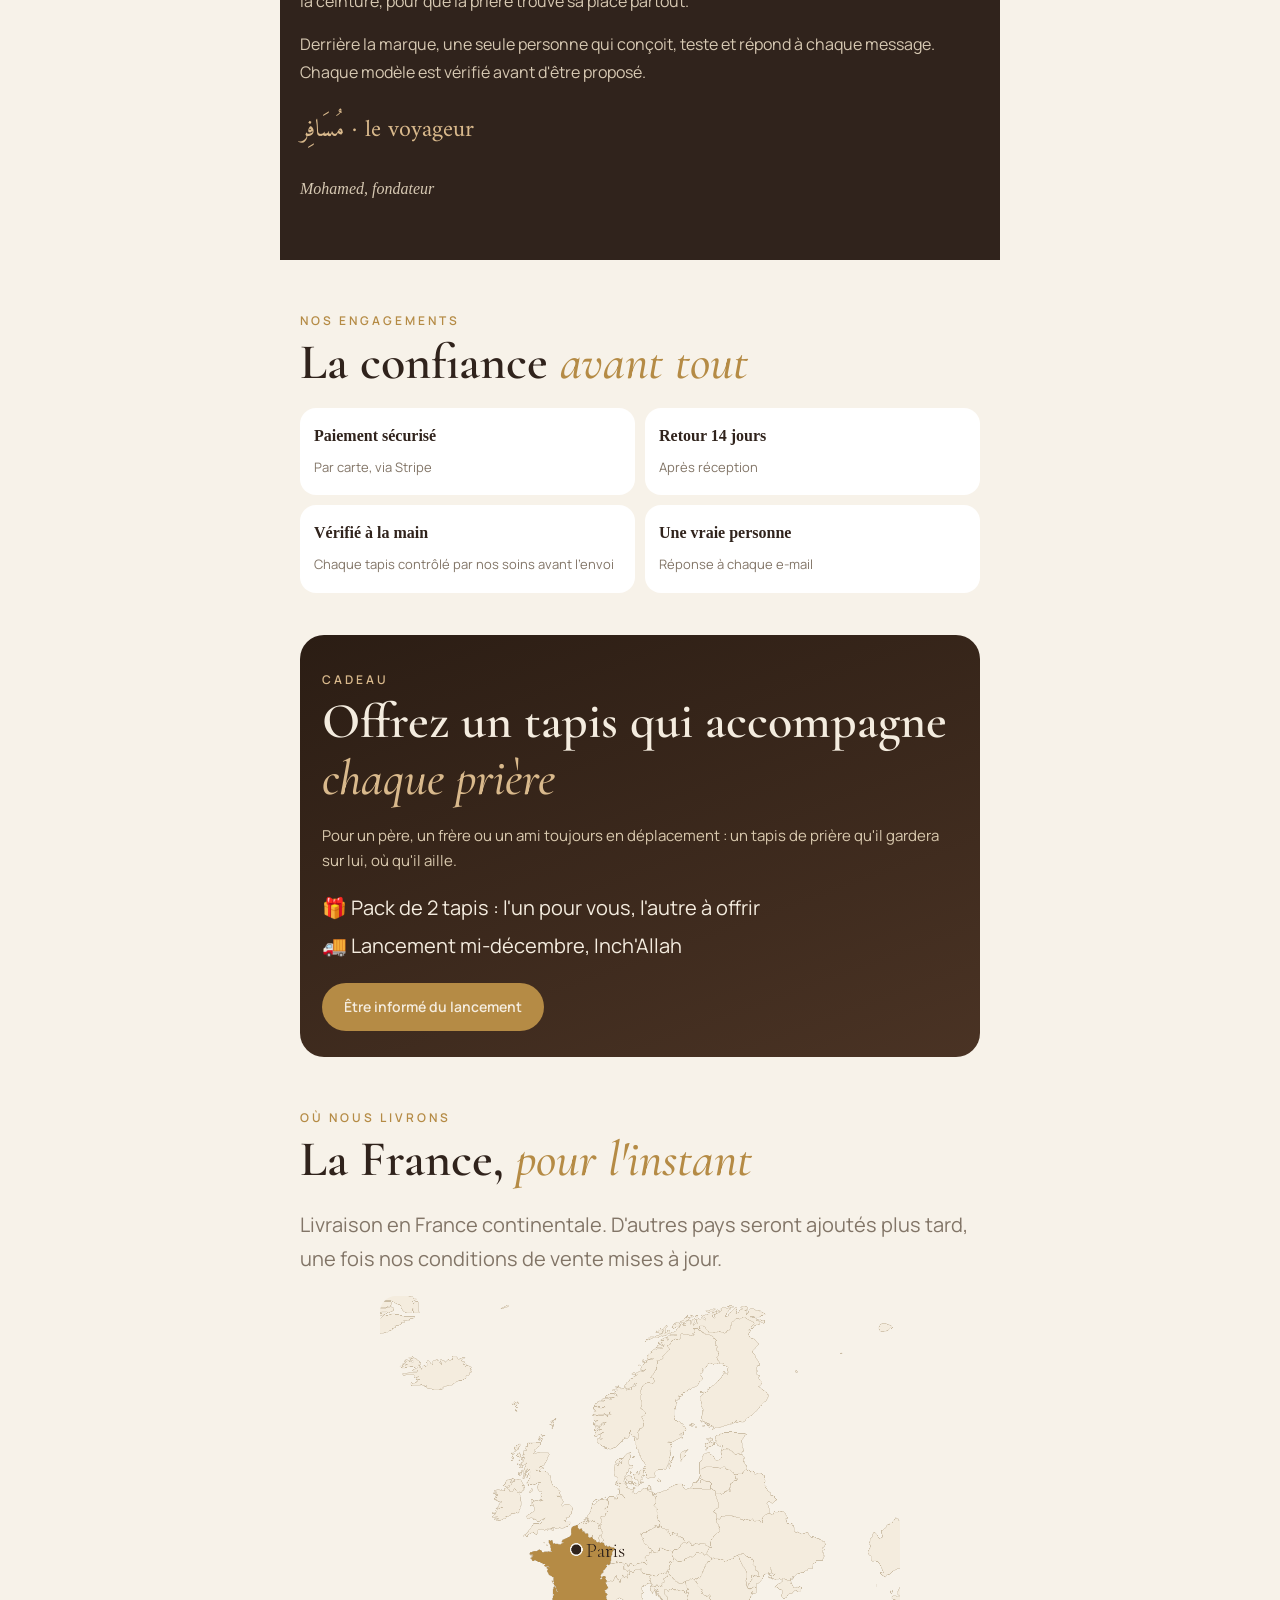
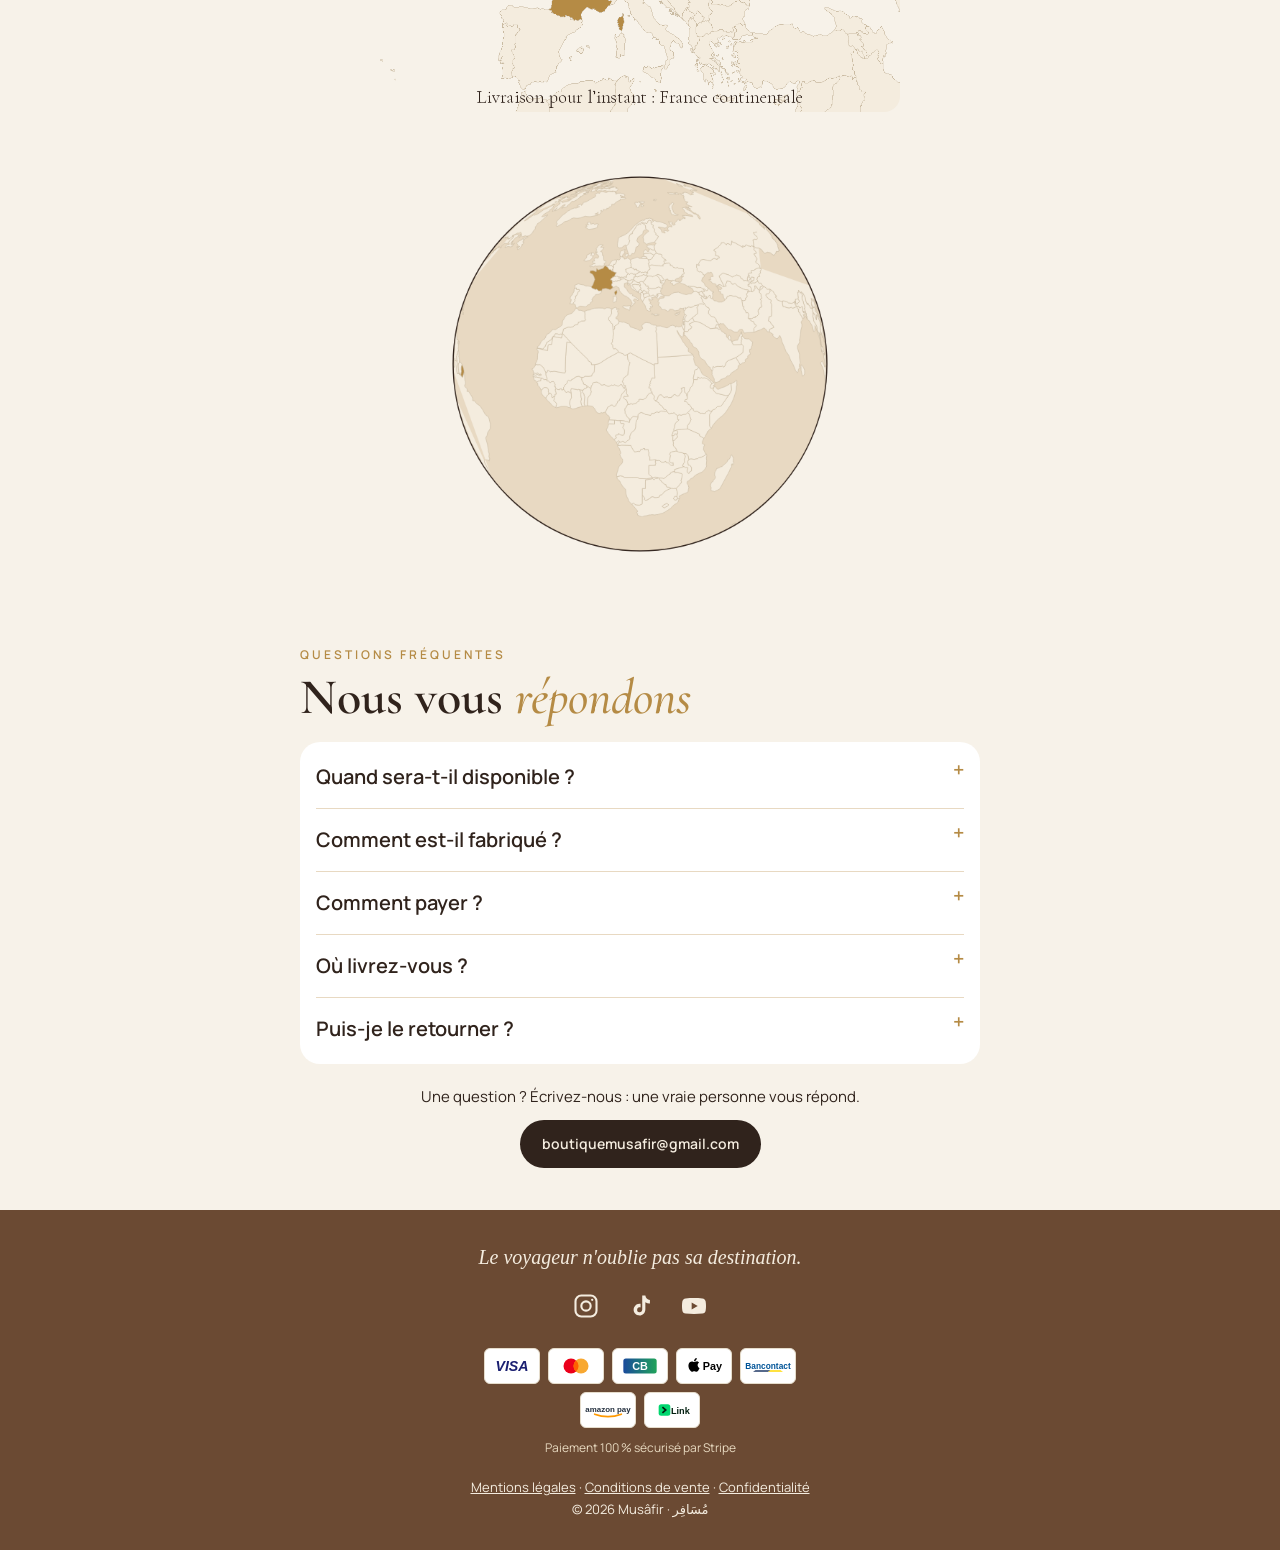
==== commit 2a261c4f: "Site : mise en ligne de la refonte (3 langues, Qibla en haut, carte d'Europe et globe, formulaire d'" ====
--- a/index.html
+++ b/index.html
@@ -2,7 +2,7 @@
 <link rel="icon" href="img/icon.png"><link rel="apple-touch-icon" href="img/apple-touch-icon.png">
 <meta property="og:title" content="Musâfir · Le tapis de prière porte-clés"><meta property="og:image" content="https://musafirofficiel.com/img/tube-t.png">
 <link rel="preconnect" href="https://fonts.googleapis.com"><link rel="preconnect" href="https://fonts.gstatic.com" crossorigin>
-<link href="https://fonts.googleapis.com/css2?family=Playfair+Display:ital,wght@0,600;0,800;1,500&family=Jost:wght@400;500;600&family=Amiri:wght@400;700&display=swap" rel="stylesheet">
+<link href="https://fonts.googleapis.com/css2?family=Cormorant+Garamond:wght@500;600;700&family=Manrope:wght@400;500;600;700&family=Amiri:wght@400;700&display=swap" rel="stylesheet">
 <style>
 :root{--ink:#2B1D14;--brown:#6B4A33;--sand:#F4ECDF;--sand2:#E8DAC3;--dune:#D9B98C;--gold:#B8862F;--mute:#7A6858}
 *{box-sizing:border-box}body{margin:0;background:var(--sand);color:var(--ink);font:16px/1.6 Jost,sans-serif}
@@ -104,12 +104,36 @@
 .hero{background:linear-gradient(180deg,#F7EEDF 0%,#EDDDC2 55%,#E1D1B7 100%)}
 .dunes{line-height:0;margin-top:-8px}.dunes svg{width:100%;height:70px;display:block}
 @media (prefers-reduced-motion:reduce){.marq .track,.hero h1 em{animation:none}}
-button.btn{border:0;font-family:inherit;font-weight:600;font-size:14px;letter-spacing:1px;cursor:pointer;padding:13px 26px;border-radius:30px;background:var(--ink);color:#F4ECDF}.plnav{display:flex;gap:8px;margin:14px 0 4px}.plnav .btn{margin:0;padding:11px 14px;font-size:13px;letter-spacing:.3px}#plgo{flex:1}#plprev,#plnext{background:none;color:var(--ink);border:1.5px solid var(--ink)}.qnote{text-align:center;font-size:12.5px;color:var(--mute);margin:0}
+button.btn{border:0;font-family:inherit;font-weight:600;font-size:14px;letter-spacing:1px;cursor:pointer;padding:13px 26px;border-radius:30px;background:var(--ink);color:#F4ECDF}.plnav{display:flex;flex-wrap:wrap;justify-content:center;gap:8px;margin:14px 0 4px}.plnav .btn{margin:0;white-space:nowrap;line-height:1.3;text-align:center;padding:11px 14px;font-size:13px;letter-spacing:.3px}#plgo{flex:1}#plprev,#plnext{background:none;color:var(--ink);border:1.5px solid var(--ink)}.qnote{text-align:center;font-size:12.5px;color:var(--mute);margin:0}
 .plview{background:#fff;border-radius:22px;padding:10px 10px 16px;margin:8px 0 14px;box-shadow:0 8px 24px #2b1d1414}#plcv{width:100%;aspect-ratio:600/640;display:block}.plcap{text-align:center;padding:0 10px}.plcap b{display:block;font-family:"Playfair Display",serif;font-size:20px;color:var(--ink)}.plcap span{display:block;font-size:14px;color:var(--mute);margin-top:2px;min-height:42px}.stimg{width:100%;max-width:150px;height:auto;display:block;margin:0 auto}.pldots{display:flex;gap:6px;justify-content:center;margin-top:8px}.pldots i{width:8px;height:8px;border-radius:50%;background:#E1D1B7;transition:.3s}.pldots i.on{background:var(--gold);width:22px;border-radius:5px}
 .qib{width:220px;height:220px;margin:18px auto 6px;border-radius:50%;background:#fff;box-shadow:0 8px 24px #2b1d1418}.qib svg{width:100%;height:100%}.qmsg{text-align:center;color:var(--mute);min-height:22px;margin:4px 0}#qibla .btn{display:block;margin:10px auto 0;width:max-content}
 .st{transition:transform .35s,box-shadow .35s}.st.on{transform:scale(1.04);box-shadow:0 0 0 3px var(--gold)}
 .stick{position:fixed;left:16px;right:16px;bottom:calc(12px + env(safe-area-inset-bottom,0px));z-index:20;background:var(--ink);color:#F4ECDF;text-align:center;text-decoration:none;padding:14px;border-radius:30px;font-weight:600;font-size:14px;letter-spacing:.5px;box-shadow:0 6px 18px #0003;transform:translateY(140%);transition:transform .3s}.stick.show{transform:none}@media(min-width:760px){.stick{display:none}}
-</style></head><body>
+</style><style id="refonte-design">
+html,body{overflow-x:hidden;overflow-x:clip}
+.stick{direction:ltr;width:auto;max-width:calc(100vw - 32px);box-sizing:border-box}
+.marq{contain:paint;max-width:100vw;direction:ltr}
+.marq .track{direction:rtl}
+/* Refonte : palette et typographie demandées ; contenu, langues et formulaire inchangés */
+:root{--ink:#30231C;--sand:#F7F2E9;--sand2:#E8D9C2;--gold:#B58B45;--mute:#827567;--blanc:#FFFCF6}
+body{font-family:Manrope,system-ui,sans-serif;font-size:19px;line-height:1.7;background:var(--sand);color:var(--ink)}
+h1,h2,h3,.brand,.price{font-family:"Cormorant Garamond",Georgia,serif;font-weight:600}
+h1{font-size:clamp(40px,11vw,66px);line-height:1.1}
+h2{font-size:clamp(34px,9vw,50px);line-height:1.15}
+h3{font-size:clamp(24px,6vw,30px)}
+p,li,summary,details p{font-size:clamp(17px,4.6vw,20px)}
+button,.btn,input{font-family:Manrope,system-ui,sans-serif}
+button{font-size:18px;font-weight:700}
+input{font-size:19px}
+.note,small,.mini{font-size:16px}
+</style>
+<style id="qibla-top">
+.qbar{position:relative;z-index:40;background:#30231C;text-align:center;padding:10px 12px}
+.qbar button{background:transparent;border:0;color:#F7F2E9;font:700 17px Manrope,system-ui,sans-serif;cursor:pointer;padding:6px 10px}
+.qpanel{display:none;position:fixed;inset:0;z-index:60;background:#F7F2E9;overflow:auto;padding:70px 22px 40px;margin:0}
+.qpanel.open{display:block}
+.qclose{position:absolute;top:14px;right:16px;background:#30231C;color:#F7F2E9;border:0;border-radius:50%;width:44px;height:44px;font-size:20px;cursor:pointer}
+</style></head><body><div class="qbar"><button id="qtop" type="button" data-i="xq">🕋 Trouver la Qibla</button></div>
 <div class="bar" data-i="bar"><a href="#attente" style="color:inherit;text-decoration:none">LANCEMENT MI-DÉCEMBRE · SOYEZ INFORMÉ EN PREMIER →</a></div>
 <header id="top"><a href="#top"><img src="img/logo-noir.png" alt="Musâfir"></a><div class="lang"><button data-l="fr" class="on">FR</button><button data-l="ar">ع</button><button data-l="en">EN</button></div></header>
 <nav class="menu"><a href="#top" data-i="m1">Accueil</a><a href="#collection" data-i="m2">Le tapis</a><a href="#histoire" data-i="m3">Histoire</a><a href="#contact" data-i="m4">Contact</a></nav>
@@ -126,15 +150,15 @@
 <div class="packs"><div><span data-i="p1">1 tapis</span><b>15,90 €</b><small data-i="pl">+ 5 € livraison</small></div><div><span data-i="p2">2 tapis</span><b>34,90 €</b><small data-i="pf">livraison offerte</small><em class="gift" data-i="gtag">🎁 L'un pour vous, l'autre à offrir</em></div><div class="best"><span data-i="p3">3 tapis</span><b>42 €</b><small data-i="pf2">livraison offerte</small></div></div><p class="mini" data-i="vis">Visuels d'illustration · photos réelles à la réception du stock. Les commandes ouvriront à son arrivée.</p></section>
 <div class="dunes" aria-hidden="true"><svg viewBox="0 0 390 70" preserveAspectRatio="none"><path d="M0 30 Q100 0 200 26 T390 18 V70 H0Z" fill="#E1D1B7"/><path d="M0 46 Q110 20 220 42 T390 36 V70 H0Z" fill="#C48967"/><path d="M0 60 Q120 40 240 56 T390 52 V70 H0Z" fill="#856649"/></svg></div><section id="attente" style="padding-top:30px"><div class="wl"><span class="kick" data-i="wk">Lancement mi-décembre</span><h2 data-i="wt">Soyez <em>informé en premier</em></h2>
 <p data-i="wp">Laissez votre adresse e-mail : nous vous écrirons une seule fois, le jour de l'arrivée des tapis.</p>
-<form id="wlf" novalidate><input type="text" name="site" id="wls" tabindex="-1" autocomplete="off" aria-hidden="true" style="position:absolute;left:-9999px;width:1px;height:1px"><input type="email" id="wle" required autocomplete="email" placeholder="votre@email.com"><button type="submit" data-i="wb">M'informer</button></form>
+<form id="wlf" novalidate><input type="text" name="site" id="wls" tabindex="-1" autocomplete="off" aria-hidden="true" style="position:absolute;left:0;top:0;width:1px;height:1px;overflow:hidden;clip:rect(0 0 0 0);clip-path:inset(50%);opacity:0;pointer-events:none;margin:0;border:0"><input type="email" id="wle" required autocomplete="email" placeholder="votre@email.com"><button type="submit" data-i="wb">M'informer</button></form>
 <label class="wc"><input type="checkbox" id="wlc"> <span data-i="wc">J'accepte de recevoir l'e-mail annonçant le lancement de Musâfir. Je peux me désinscrire à tout moment. Mon adresse ne sera jamais transmise à des tiers.</span></label>
 <p class="wmsg" id="wlm" aria-live="polite"></p></div></section>
 <section style="padding-top:0"><div class="sahara"><div class="sw"></div><div><span class="kick" style="color:#6B4A33">Musâfir Sahara</span><h2 style="font-size:24px" data-i="dt">La couleur des dunes</h2>
 <p data-i="dp">Un beige sable doux et sobre, comme le désert au lever du jour. Notre premier modèle, pensé pour aller avec tout.</p></div></div></section>
 <section id="pliage" style="padding-top:0"><span class="kick" data-i="fk">Mode d'emploi</span><h2 data-i="ft">Pliez votre tapis <em>en 5 étapes</em></h2>
-<div class="plnav"><button class="btn" id="plprev" type="button" data-i="plp" aria-label="Étape précédente">‹ Précédent</button><button class="btn" id="plgo" type="button" data-i="plb">▶ Voir le pliage</button><button class="btn" id="plnext" type="button" data-i="pln" aria-label="Étape suivante">Suivant ›</button></div><div class="plview"><canvas id="plcv" aria-label="Animation du pliage du tapis Musâfir"></canvas><div class="plcap"><b id="plt">1 · Déployé</b><span id="pld">Posez le tapis à plat, face visible vers le haut. Format 65 × 110 cm.</span><div class="pldots"><i class="on"></i><i></i><i></i><i></i><i></i></div></div></div><div class="steps5"><div class="st"><b>1</b><svg viewBox="0 0 120 130"><defs><marker id="ar" markerWidth="6" markerHeight="6" refX="3" refY="3" orient="auto"><path d="M0 0L6 3L0 6z" fill="#B8862F"/></marker></defs><rect x="30" y="40" width="60" height="85" rx="4" fill="#CBBF9F" stroke="#9c8f70"/><rect x="44" y="22" width="32" height="32" rx="3" fill="#CBBF9F" stroke="#9c8f70"/><circle cx="50" cy="28" r="2.2" fill="#2B1D14"/><circle cx="70" cy="28" r="2.2" fill="#2B1D14"/><circle cx="50" cy="48" r="2.2" fill="#2B1D14"/><circle cx="70" cy="48" r="2.2" fill="#2B1D14"/><path d="M60 20 v-6" stroke="#888" stroke-width="2"/><circle cx="60" cy="9" r="4" fill="none" stroke="#888" stroke-width="2"/></svg><h4 data-i="f1h">Dépliez le tapis</h4><p data-i="f1p">Format 65 × 110 cm.</p></div><div class="st"><b>2</b><svg viewBox="0 0 120 130"><defs><marker id="ar" markerWidth="6" markerHeight="6" refX="3" refY="3" orient="auto"><path d="M0 0L6 3L0 6z" fill="#B8862F"/></marker></defs><rect x="30" y="10" width="60" height="100" rx="4" fill="#CBBF9F" stroke="#9c8f70"/><path d="M50 12v96M70 12v96" stroke="#9c8f70" stroke-dasharray="4 3"/><path d="M36 60 q8 -14 16 0" fill="none" stroke="#B8862F" stroke-width="2.5" marker-end="url(#ar)"/><path d="M84 60 q-8 -14 -16 0" fill="none" stroke="#B8862F" stroke-width="2.5" marker-end="url(#ar)"/></svg><h4 data-i="f2h">Pliez-le en trois</h4><p data-i="f2p">Le haut et le bas vers le centre.</p></div><div class="st"><b>3</b><svg viewBox="0 0 120 130"><defs><marker id="ar" markerWidth="6" markerHeight="6" refX="3" refY="3" orient="auto"><path d="M0 0L6 3L0 6z" fill="#B8862F"/></marker></defs><rect x="48" y="10" width="24" height="70" rx="3" fill="#CBBF9F" stroke="#9c8f70"/><ellipse cx="60" cy="92" rx="16" ry="12" fill="#CBBF9F" stroke="#9c8f70"/><path d="M60 92 m-6 0 a6 6 0 1 0 6 -6" fill="none" stroke="#9c8f70"/><path d="M86 96 q6 -18 -6 -30" fill="none" stroke="#B8862F" stroke-width="2.5" marker-end="url(#ar)"/></svg><h4 data-i="f3h">Roulez-le</h4><p data-i="f3p">En roulant vers le rabat.</p></div><div class="st"><b>4</b><svg viewBox="0 0 120 130"><defs><marker id="ar" markerWidth="6" markerHeight="6" refX="3" refY="3" orient="auto"><path d="M0 0L6 3L0 6z" fill="#B8862F"/></marker></defs><rect x="44" y="28" width="32" height="76" rx="12" fill="#CBBF9F" stroke="#9c8f70"/><rect x="44" y="48" width="32" height="32" rx="3" fill="#CBBF9F" stroke="#9c8f70"/><circle cx="50" cy="54" r="2.2" fill="#2B1D14"/><circle cx="70" cy="54" r="2.2" fill="#2B1D14"/><circle cx="50" cy="74" r="2.2" fill="#2B1D14"/><circle cx="70" cy="74" r="2.2" fill="#2B1D14"/><path d="M60 46 v-8" stroke="#888" stroke-width="2"/><circle cx="60" cy="35" r="4" fill="none" stroke="#888" stroke-width="2"/></svg><h4 data-i="f4h">Fermez le rabat</h4><p data-i="f4p">Autour du rouleau, avec les boutons-pression.</p></div><div class="st"><b>5</b><svg viewBox="0 0 120 130"><defs><marker id="ar" markerWidth="6" markerHeight="6" refX="3" refY="3" orient="auto"><path d="M0 0L6 3L0 6z" fill="#B8862F"/></marker></defs><rect x="20" y="40" width="80" height="74" rx="14" fill="#e8dcc6" stroke="#b9a988"/><path d="M40 40 q20 -34 40 0" fill="none" stroke="#b9a988" stroke-width="5"/><rect x="48" y="44" width="24" height="58" rx="9" fill="#CBBF9F" stroke="#9c8f70"/><circle cx="60" cy="40" r="5" fill="none" stroke="#888" stroke-width="2.5"/></svg><h4 data-i="f5h">Accrochez-le</h4><p data-i="f5p">À votre sac ou à votre ceinture.</p></div></div><p class="mini" data-i="fnote">Illustrations indicatives. Les étapes seront confirmées et filmées avec le tapis définitif, dès réception du stock.</p></section>
+<div class="plnav"><button class="btn" id="plprev" type="button" data-i="plp" aria-label="Étape précédente">‹ Précédent</button><button class="btn" id="plgo" type="button" data-i="plb">▶ Voir le pliage</button> <a class="btn" href="#collection" data-i="xd" style="background:transparent;color:#30231C;border:1px solid #30231C;text-decoration:none">Découvrir le tapis</a><button class="btn" id="plnext" type="button" data-i="pln" aria-label="Étape suivante">Suivant ›</button></div><div class="plview"><canvas id="plcv" aria-label="Animation du pliage du tapis Musâfir"></canvas><div class="plcap"><b id="plt">1 · Déployé</b><span id="pld">Posez le tapis à plat, face visible vers le haut. Format 65 × 110 cm.</span><div class="pldots"><i class="on"></i><i></i><i></i><i></i><i></i></div></div></div><div class="steps5"><div class="st"><b>1</b><svg viewBox="0 0 120 130"><defs><marker id="ar" markerWidth="6" markerHeight="6" refX="3" refY="3" orient="auto"><path d="M0 0L6 3L0 6z" fill="#B8862F"/></marker></defs><rect x="30" y="40" width="60" height="85" rx="4" fill="#CBBF9F" stroke="#9c8f70"/><rect x="44" y="22" width="32" height="32" rx="3" fill="#CBBF9F" stroke="#9c8f70"/><circle cx="50" cy="28" r="2.2" fill="#2B1D14"/><circle cx="70" cy="28" r="2.2" fill="#2B1D14"/><circle cx="50" cy="48" r="2.2" fill="#2B1D14"/><circle cx="70" cy="48" r="2.2" fill="#2B1D14"/><path d="M60 20 v-6" stroke="#888" stroke-width="2"/><circle cx="60" cy="9" r="4" fill="none" stroke="#888" stroke-width="2"/></svg><h4 data-i="f1h">Dépliez le tapis</h4><p data-i="f1p">Format 65 × 110 cm.</p></div><div class="st"><b>2</b><svg viewBox="0 0 120 130"><defs><marker id="ar" markerWidth="6" markerHeight="6" refX="3" refY="3" orient="auto"><path d="M0 0L6 3L0 6z" fill="#B8862F"/></marker></defs><rect x="30" y="10" width="60" height="100" rx="4" fill="#CBBF9F" stroke="#9c8f70"/><path d="M50 12v96M70 12v96" stroke="#9c8f70" stroke-dasharray="4 3"/><path d="M36 60 q8 -14 16 0" fill="none" stroke="#B8862F" stroke-width="2.5" marker-end="url(#ar)"/><path d="M84 60 q-8 -14 -16 0" fill="none" stroke="#B8862F" stroke-width="2.5" marker-end="url(#ar)"/></svg><h4 data-i="f2h">Pliez-le en trois</h4><p data-i="f2p">Le haut et le bas vers le centre.</p></div><div class="st"><b>3</b><svg viewBox="0 0 120 130"><defs><marker id="ar" markerWidth="6" markerHeight="6" refX="3" refY="3" orient="auto"><path d="M0 0L6 3L0 6z" fill="#B8862F"/></marker></defs><rect x="48" y="10" width="24" height="70" rx="3" fill="#CBBF9F" stroke="#9c8f70"/><ellipse cx="60" cy="92" rx="16" ry="12" fill="#CBBF9F" stroke="#9c8f70"/><path d="M60 92 m-6 0 a6 6 0 1 0 6 -6" fill="none" stroke="#9c8f70"/><path d="M86 96 q6 -18 -6 -30" fill="none" stroke="#B8862F" stroke-width="2.5" marker-end="url(#ar)"/></svg><h4 data-i="f3h">Roulez-le</h4><p data-i="f3p">En roulant vers le rabat.</p></div><div class="st"><b>4</b><svg viewBox="0 0 120 130"><defs><marker id="ar" markerWidth="6" markerHeight="6" refX="3" refY="3" orient="auto"><path d="M0 0L6 3L0 6z" fill="#B8862F"/></marker></defs><rect x="44" y="28" width="32" height="76" rx="12" fill="#CBBF9F" stroke="#9c8f70"/><rect x="44" y="48" width="32" height="32" rx="3" fill="#CBBF9F" stroke="#9c8f70"/><circle cx="50" cy="54" r="2.2" fill="#2B1D14"/><circle cx="70" cy="54" r="2.2" fill="#2B1D14"/><circle cx="50" cy="74" r="2.2" fill="#2B1D14"/><circle cx="70" cy="74" r="2.2" fill="#2B1D14"/><path d="M60 46 v-8" stroke="#888" stroke-width="2"/><circle cx="60" cy="35" r="4" fill="none" stroke="#888" stroke-width="2"/></svg><h4 data-i="f4h">Fermez le rabat</h4><p data-i="f4p">Autour du rouleau, avec les boutons-pression.</p></div><div class="st"><b>5</b><svg viewBox="0 0 120 130"><defs><marker id="ar" markerWidth="6" markerHeight="6" refX="3" refY="3" orient="auto"><path d="M0 0L6 3L0 6z" fill="#B8862F"/></marker></defs><rect x="20" y="40" width="80" height="74" rx="14" fill="#e8dcc6" stroke="#b9a988"/><path d="M40 40 q20 -34 40 0" fill="none" stroke="#b9a988" stroke-width="5"/><rect x="48" y="44" width="24" height="58" rx="9" fill="#CBBF9F" stroke="#9c8f70"/><circle cx="60" cy="40" r="5" fill="none" stroke="#888" stroke-width="2.5"/></svg><h4 data-i="f5h">Accrochez-le</h4><p data-i="f5p">À votre sac ou à votre ceinture.</p></div></div><p class="mini" data-i="fnote">Illustrations indicatives. Les étapes seront confirmées et filmées avec le tapis définitif, dès réception du stock.</p></section>
 <section style="padding-top:0"><span class="kick" data-i="gk">À l'usage</span><h2 data-i="gt">Sortir, dérouler, <em>prier</em></h2><img src="img/produit.png" alt="Le tapis Musâfir déplié, roulé puis fermé dans sa pochette" style="border-radius:20px;margin-top:14px"></section>
-<section id="qibla" style="padding-top:0"><span class="kick" data-i="qbk">Outil gratuit</span><h2 data-i="qbt">Trouver la <em>Qibla</em></h2><p data-i="qbp" style="color:var(--mute)">Où que vous soyez, votre téléphone indique la direction de la Kaaba. Tenez-le à plat, loin des objets métalliques.</p>
+<section id="qibla" class="qpanel" aria-label="Qibla"><button class="qclose" type="button" onclick="closeQ()" aria-label="Fermer">✕</button><span class="kick" data-i="qbk">Outil gratuit</span><h2 data-i="qbt">Trouver la <em>Qibla</em></h2><p data-i="qbp" style="color:var(--mute)">Où que vous soyez, votre téléphone indique la direction de la Kaaba. Tenez-le à plat, loin des objets métalliques.</p>
 <div class="qib"><svg id="qar" viewBox="0 0 100 100"><circle cx="50" cy="50" r="46" fill="none" stroke="#E1D1B7" stroke-width="2"/><text x="50" y="13" text-anchor="middle" font-size="8" fill="#856649">N</text><g id="qarr" style="transform-origin:50px 50px;transition:transform .2s"><path d="M50 10 L60 52 H40Z" fill="#B8862F"/><rect x="44" y="47" width="12" height="12" rx="1.5" fill="#2B1D14"/><circle cx="50" cy="53" r="2" fill="#B8862F"/></g></svg></div>
 <p id="qmsg" class="qmsg" aria-live="polite"></p><p class="qnote" data-i="qbn">Boussole indicative. Pour la calibrer, faites un « 8 » avec le téléphone.</p><button class="btn" id="qgo" type="button" data-i="qbb">Activer la boussole</button></section>
 <section style="padding-top:0"><span class="kick" data-i="whyk">Pourquoi Musâfir ?</span><h2 data-i="whyt">Le tapis de prière <em>porte-clés</em></h2>
@@ -153,10 +177,35 @@
 <p class="ar" data-i="sar">مُسَافِر · le voyageur</p><p class="sig" data-i="sig">Mohamed, fondateur</p></section>
 <section><span class="kick" data-i="ek">Nos engagements</span><h2 data-i="et">La confiance <em>avant tout</em></h2>
 <div class="eng"><div data-i="e1"><b>Paiement sécurisé</b><span>Par carte, via Stripe</span></div><div data-i="e2"><b>Retour 14 jours</b><span>Après réception</span></div><div data-i="e3"><b>Vérifié à la main</b><span>Chaque tapis contrôlé par nos soins avant l'envoi</span></div><div data-i="e4"><b>Une vraie personne</b><span>Réponse à chaque e-mail</span></div></div></section>
-<section id="cadeau" style="padding-top:0"><div class="gift-box"><span class="kick" style="color:var(--dune)" data-i="rk">Ramadan 2027</span><h2 data-i="rt">Offrez un tapis qui accompagne <em>chaque prière</em></h2>
+<section id="cadeau" style="padding-top:0"><div class="gift-box"><span class="kick" style="color:var(--dune)" data-i="rk">Cadeau</span><h2 data-i="rt">Offrez un tapis qui accompagne <em>chaque prière</em></h2>
 <p data-i="rp">Pour un père, un frère ou un ami toujours en déplacement : un tapis de prière qu'il gardera sur lui, où qu'il aille.</p>
-<ul><li data-i="rl1">🎁 Pack de 2 tapis : l'un pour vous, l'autre à offrir</li><li data-i="rl2">🚚 Lancement mi-décembre, Inch'Allah : de quoi offrir avant le Ramadan</li></ul>
+<ul><li data-i="rl1">🎁 Pack de 2 tapis : l'un pour vous, l'autre à offrir</li><li data-i="rl2">🚚 Lancement mi-décembre, Inch'Allah</li></ul>
 <a class="btn2" href="#attente" data-i="rb">Être informé du lancement</a></div></section>
+<section id="monde" style="padding-top:0">
+  <span class="kick" data-i="xk">Où nous livrons</span>
+  <h2 data-i="xt">La France, <em>pour l'instant</em></h2>
+  <p class="lead" data-i="xp" style="color:var(--mute)">Livraison en France continentale. D'autres pays seront ajoutés plus tard, une fois nos conditions de vente mises à jour.</p>
+  <img src="img/carte-europe.png" alt="Carte d'Europe : la France est la seule zone de livraison pour l'instant" style="width:100%;max-width:520px;height:auto;border-radius:16px;margin:0 auto 22px;display:block">
+  <canvas id="globe" width="640" height="640" style="width:min(100%,460px);height:auto;display:block;margin:0 auto"></canvas>
+</section>
+<script>
+(function(){
+var DATA=[{"n":"Fiji","p":[[[[178.1,-17.5],[178.4,-17.3],[178.7,-17.6],[178.6,-18.2],[177.9,-18.3],[177.4,-18.2],[177.3,-17.7],[177.7,-17.4],[178.1,-17.5]]],[[[-180,-16.1],[-179.8,-16],[-179.9,-16.5],[-180,-16.6],[179.4,-16.8],[178.7,-17],[178.6,-16.6],[179.1,-16.4],[179.4,-16.4],[180,-16.1],[-180,-16.1]]]]},{"n":"Tanzania","p":[[[[33.9,-1],[34.1,-1.1],[37.7,-3.1],[37.8,-3.7],[39.2,-4.7],[38.7,-5.9],[38.8,-6.5],[39.4,-6.8],[39.5,-7.1],[39.2,-7.7],[39.3,-8],[39.2,-8.5],[39.5,-9.1],[40,-10.1],[40.3,-10.3],[39.5,-10.9],[38.4,-11.3],[37.8,-11.3],[37.5,-11.6],[36.8,-11.6],[36.5,-11.7],[35.3,-11.4],[34.6,-11.5],[34.3,-10.2],[33.9,-9.7],[33.7,-9.4],[32.8,-9.2],[32.2,-8.9],[31.6,-8.8],[31.2,-8.6],[30.7,-8.3],[30.2,-7.1],[29.6,-6.5],[29.4,-5.9],[29.5,-5.4],[29.3,-4.5],[29.8,-4.5],[30.1,-4.1],[30.5,-3.6],[30.8,-3.4],[30.7,-3],[30.5,-2.8],[30.5,-2.4],[30.8,-2.3],[30.8,-1.7],[30.4,-1.1],[30.8,-1],[31.9,-1],[33.9,-1]]]]},{"n":"W. Sahara","p":[[[[-8.7,27.7],[-8.7,27.6],[-8.7,27.4],[-8.7,25.9],[-12,25.9],[-11.9,23.4],[-12.9,23.3],[-13.1,22.8],[-12.9,21.3],[-16.8,21.3],[-17.1,21],[-17,21.4],[-17,21.4],[-14.8,21.5],[-14.6,21.9],[-14.2,22.3],[-13.9,23.7],[-12.5,24.8],[-12,26],[-11.7,26.1],[-11.4,26.9],[-10.5,27],[-10.2,26.9],[-9.7,26.9],[-9.4,27.1],[-8.8,27.1],[-8.8,27.7],[-8.7,27.7]]]]},{"n":"Canada","p":[[[[-122.8,49],[-123,49],[-124.9,50],[-125.6,50.4],[-127.4,50.8],[-128,51.7],[-127.8,52.3],[-129.1,52.8],[-129.3,53.6],[-130.5,54.3],[-130.5,54.8],[-130,55.3],[-130,55.9],[-131.7,56.6],[-132.7,57.7],[-133.4,58.4],[-134.3,58.9],[-134.9,59.3],[-135.5,59.8],[-136.5,59.5],[-137.5,58.9],[-138.3,59.6],[-139,60],[-140,60.3],[-141,60.3],[-141,66],[-141,69.7],[-139.1,69.5],[-137.5,69],[-136.5,68.9],[-135.6,69.3],[-134.4,69.6],[-132.9,69.5],[-131.4,69.9],[-129.8,70.2],[-129.1,69.8],[-128.4,70],[-128.1,70.5],[-127.4,70.4],[-125.8,69.5],[-124.4,70.2],[-124.3,69.4],[-123.1,69.6],[-122.7,69.9],[-121.5,69.8],[-119.9,69.4],[-117.6,69],[-116.2,68.8],[-115.2,68.9],[-113.9,68.4],[-115.3,67.9],[-113.5,67.7],[-110.8,67.8],[-109.9,68],[-108.9,67.4],[-107.8,67.9],[-108.8,68.3],[-108.2,68.7],[-107,68.7],[-106.1,68.8],[-105.3,68.6],[-104.3,68],[-103.2,68.1],[-101.5,67.6],[-99.9,67.8],[-98.4,67.8],[-98.6,68.4],[-97.7,68.6],[-96.1,68.2],[-96.1,67.3],[-95.5,68.1],[-94.7,68.1],[-94.2,69.1],[-95.3,69.7],[-96.5,70.1],[-96.4,71.2],[-95.2,71.9],[-93.9,71.8],[-92.9,71.3],[-91.5,70.2],[-92.4,69.7],[-90.5,69.5],[-90.5,68.5],[-89.2,69.3],[-88,68.6],[-88.3,67.9],[-87.3,67.2],[-86.3,67.9],[-85.6,68.8],[-85.5,69.9],[-84.1,69.8],[-82.6,69.7],[-81.3,69.2],[-81.2,68.7],[-82,68.1],[-81.3,67.6],[-81.4,67.1],[-83.3,66.4],[-84.7,66.3],[-85.8,66.6],[-86.1,66.1],[-87,65.2],[-87.3,64.8],[-88.5,64.1],[-89.9,64],[-90.7,63.6],[-90.8,63],[-91.9,62.8],[-93.2,62],[-94.2,60.9],[-94.6,60.1],[-94.7,58.9],[-93.2,58.8],[-92.8,57.8],[-92.3,57.1],[-90.9,57.3],[-89,56.9],[-88,56.5],[-87.3,56],[-86.1,55.7],[-85,55.3],[-83.4,55.2],[-82.3,55.1],[-82.4,54.3],[-82.1,53.3],[-81.4,52.2],[-79.9,51.2],[-79.1,51.5],[-78.6,52.6],[-79.1,54.1],[-79.8,54.7],[-78.2,55.1],[-77.1,55.8],[-76.5,56.5],[-76.6,57.2],[-77.3,58.1],[-78.5,58.8],[-77.3,59.9],[-77.8,60.8],[-78.1,62.3],[-77.4,62.6],[-75.7,62.3],[-74.7,62.2],[-73.8,62.4],[-72.9,62.1],[-71.7,61.5],[-71.4,61.1],[-69.6,61.1],[-69.6,60.2],[-69.3,59],[-68.4,58.8],[-67.7,58.2],[-66.2,58.8],[-65.2,59.9],[-64.6,60.3],[-63.8,59.4],[-62.5,58.2],[-61.4,57],[-61.8,56.3],[-60.5,55.8],[-59.6,55.2],[-58,54.9],[-57.3,54.6],[-56.9,53.8],[-56.2,53.6],[-55.8,53.3],[-55.7,52.1],[-56.4,51.8],[-57.1,51.4],[-58.8,51.1],[-60,50.2],[-61.7,50.1],[-63.9,50.3],[-65.4,50.3],[-66.4,50.2],[-67.2,49.5],[-68.5,49.1],[-70,47.7],[-71.1,46.8],[-70.3,47],[-68.7,48.3],[-66.6,49.1],[-65.1,49.2],[-64.2,48.7],[-65.1,48.1],[-64.8,47],[-64.5,46.2],[-63.2,45.7],[-61.5,45.9],[-60.5,47],[-60.5,46.3],[-59.8,45.9],[-61,45.3],[-63.3,44.7],[-64.2,44.3],[-65.4,43.5],[-66.1,43.6],[-66.2,44.5],[-64.4,45.3],[-66,45.3],[-67.1,45.1],[-67.8,45.7],[-67.8,47.1],[-68.2,47.4],[-68.9,47.2],[-69.2,47.4],[-70,46.7],[-70.3,45.9],[-70.7,45.5],[-71.1,45.3],[-71.4,45.3],[-71.5,45],[-73.3,45],[-74.9,45],[-75.3,44.8],[-76.4,44.1],[-76.5,44],[-76.8,43.6],[-77.7,43.6],[-78.7,43.6],[-79.2,43.5],[-79,43.3],[-78.9,43],[-78.9,42.9],[-80.2,42.4],[-81.3,42.2],[-82.4,41.7],[-82.7,41.7],[-83,41.8],[-83.1,42],[-83.1,42.1],[-82.9,42.4],[-82.4,43],[-82.1,43.6],[-82.3,44.4],[-82.6,45.3],[-83.6,45.8],[-83.5,46],[-83.6,46.1],[-83.9,46.1],[-84.1,46.3],[-84.1,46.5],[-84.3,46.4],[-84.6,46.4],[-84.5,46.5],[-84.8,46.6],[-84.9,46.9],[-85.7,47.2],[-86.5,47.6],[-87.4,47.9],[-88.4,48.3],[-89.3,48],[-89.6,48],[-90.8,48.3],[-91.6,48.1],[-92.6,48.5],[-93.6,48.6],[-94.3,48.7],[-94.6,48.8],[-94.8,49.4],[-95.2,49.4],[-95.2,49],[-97.2,49],[-100.7,49],[-104.1,49],[-107,49],[-110.1,49],[-113,49],[-116,49],[-117,49],[-120,49],[-122.8,49]]],[[[-84,62.5],[-83.2,62.9],[-81.9,62.9],[-81.9,62.7],[-83.1,62.2],[-83.8,62.2],[-84,62.5]]],[[[-79.8,72.8],[-80.9,73.3],[-80.8,73.7],[-80.4,73.8],[-78.1,73.7],[-76.3,73.1],[-76.3,72.8],[-77.3,72.9],[-78.4,72.9],[-79.5,72.7],[-79.8,72.8]]],[[[-80.3,62.1],[-79.9,62.4],[-79.5,62.4],[-79.3,62.2],[-79.7,61.6],[-80.1,61.7],[-80.4,62],[-80.3,62.1]]],[[[-93.6,75],[-94.2,74.6],[-95.6,74.7],[-96.8,74.9],[-96.3,75.4],[-94.9,75.6],[-94,75.3],[-93.6,75]]],[[[-93.8,77.5],[-94.3,77.5],[-96.2,77.6],[-96.4,77.8],[-94.4,77.8],[-93.7,77.6],[-93.8,77.5]]],[[[-96.8,78.8],[-95.6,78.4],[-95.8,78.1],[-97.3,77.8],[-98.1,78.1],[-98.6,78.5],[-98.6,78.9],[-97.3,78.8],[-96.8,78.8]]],[[[-88.1,74.4],[-89.8,74.5],[-92.4,74.8],[-92.8,75.4],[-92.9,75.9],[-93.9,76.3],[-96,76.4],[-97.1,76.8],[-96.7,77.2],[-94.7,77.1],[-93.6,76.8],[-91.6,76.8],[-90.7,76.5],[-91,76.1],[-89.8,75.8],[-89.2,75.6],[-87.8,75.6],[-86.4,75.5],[-84.8,75.7],[-82.8,75.8],[-81.1,75.7],[-80.1,75.3],[-79.8,74.9],[-80.5,74.7],[-81.9,74.4],[-83.2,74.6],[-86.1,74.4],[-88.1,74.4]]],[[[-111.3,78.2],[-109.9,78],[-110.2,77.7],[-112.1,77.4],[-113.5,77.7],[-112.7,78.1],[-111.3,78.2]]],[[[-111,78.8],[-109.7,78.6],[-110.9,78.4],[-112.5,78.4],[-112.5,78.6],[-111.5,78.9],[-111,78.8]]],[[[-55.6,51.3],[-56.1,50.7],[-56.8,49.8],[-56.1,50.1],[-55.5,49.9],[-55.8,49.6],[-54.9,49.3],[-54.5,49.6],[-53.5,49.2],[-53.8,48.5],[-53.1,48.7],[-53,48.2],[-52.6,47.5],[-53.1,46.7],[-53.5,46.6],[-54.2,46.8],[-54,47.6],[-54.2,47.8],[-55.4,46.9],[-56,46.9],[-55.3,47.4],[-56.3,47.6],[-57.3,47.6],[-59.3,47.6],[-59.4,47.9],[-58.8,48.3],[-59.2,48.5],[-58.4,49.1],[-57.4,50.7],[-56.7,51.3],[-55.9,51.6],[-55.4,51.6],[-55.6,51.3]]],[[[-83.9,65.1],[-82.8,64.8],[-81.6,64.5],[-81.6,64],[-80.8,64.1],[-80.1,63.7],[-81,63.4],[-82.5,63.7],[-83.1,64.1],[-84.1,63.6],[-85.5,63.1],[-85.9,63.6],[-87.2,63.5],[-86.4,64],[-86.2,64.8],[-85.9,65.7],[-85.2,65.7],[-85,65.2],[-84.5,65.4],[-83.9,65.1]]],[[[-78.8,72.4],[-77.8,72.8],[-75.6,72.2],[-74.2,71.8],[-74.1,71.3],[-72.2,71.6],[-71.2,70.9],[-68.8,70.5],[-67.9,70.1],[-67,69.2],[-68.8,68.7],[-66.5,68.1],[-64.9,67.8],[-63.4,66.9],[-61.9,66.9],[-62.2,66.2],[-63.9,65],[-65.1,65.4],[-66.7,66.4],[-68,66.3],[-68.1,65.7],[-67.1,65.1],[-65.7,64.6],[-65.3,64.4],[-64.7,63.4],[-65,62.7],[-66.3,62.9],[-68.8,63.7],[-67.4,62.9],[-66.3,62.3],[-66.2,61.9],[-68.9,62.3],[-71,62.9],[-72.2,63.4],[-71.9,63.7],[-73.4,64.2],[-74.8,64.7],[-74.8,64.4],[-77.7,64.2],[-78.6,64.6],[-77.9,65.3],[-76,65.3],[-74,65.5],[-74.3,65.8],[-73.9,66.3],[-72.7,67.3],[-72.9,67.7],[-73.3,68.1],[-74.8,68.6],[-76.9,68.9],[-76.2,69.1],[-77.3,69.8],[-78.2,69.8],[-79,70.2],[-79.5,69.9],[-81.3,69.7],[-84.9,70],[-87.1,70.3],[-88.7,70.4],[-89.5,70.8],[-88.5,71.2],[-89.9,71.2],[-90.2,72.2],[-89.4,73.1],[-88.4,73.5],[-85.8,73.8],[-86.6,73.2],[-85.8,72.5],[-84.9,73.3],[-82.3,73.8],[-80.6,72.7],[-80.8,72.1],[-78.8,72.4]]],[[[-94.5,74.1],[-92.4,74.1],[-90.5,73.9],[-92,73],[-93.2,72.8],[-94.3,72],[-95.4,72.1],[-96,72.9],[-96,73.4],[-95.5,73.9],[-94.5,74.1]]],[[[-122.9,76.1],[-121.2,76.9],[-119.1,77.5],[-117.6,77.5],[-116.2,77.6],[-116.3,76.9],[-117.1,76.5],[-118,76.5],[-119.9,76.1],[-121.5,75.9],[-122.9,76.1]]],[[[-132.7,54],[-131.7,54.1],[-132.1,53],[-131.2,52.2],[-131.6,52.2],[-132.2,52.6],[-132.6,53.1],[-133.1,53.4],[-133.2,53.9],[-133.2,54.2],[-132.7,54]]],[[[-105.5,79.3],[-103.5,79.2],[-100.8,78.8],[-100.1,78.3],[-99.7,77.9],[-101.3,78],[-102.9,78.3],[-105.2,78.4],[-104.2,78.7],[-105.4,78.9],[-105.5,79.3]]],[[[-123.5,48.5],[-124,48.4],[-125.7,48.8],[-126,49.2],[-126.8,49.5],[-127,49.8],[-128.1,50],[-128.4,50.5],[-128.4,50.8],[-127.3,50.6],[-126.7,50.4],[-125.8,50.3],[-125.4,49.9],[-124.9,49.5],[-123.9,49.1],[-123.5,48.5]]],[[[-121.5,74.4],[-120.1,74.2],[-117.6,74.2],[-116.6,73.9],[-115.5,73.5],[-116.8,73.2],[-119.2,72.5],[-120.5,71.8],[-120.5,71.4],[-123.1,70.9],[-123.6,71.3],[-125.9,71.9],[-125.5,72.3],[-124.8,73],[-123.9,73.7],[-124.9,74.3],[-121.5,74.4]]],[[[-107.8,75.8],[-106.9,76],[-105.9,76],[-105.7,75.5],[-106.3,75],[-109.7,74.9],[-112.2,74.4],[-113.7,74.4],[-113.9,74.7],[-111.8,75.2],[-116.3,75],[-117.7,75.2],[-116.3,76.2],[-115.4,76.5],[-112.6,76.1],[-110.8,75.5],[-109.1,75.5],[-110.5,76.4],[-109.6,76.8],[-108.6,76.7],[-108.2,76.2],[-107.8,75.8]]],[[[-106.5,73.1],[-105.4,72.7],[-104.8,71.7],[-104.5,71],[-102.8,70.5],[-101,70],[-101.1,69.6],[-102.7,69.5],[-102.1,69.1],[-102.4,68.8],[-104.2,68.9],[-106,69.2],[-107.1,69.1],[-109,68.8],[-111.5,68.6],[-113.3,68.5],[-113.9,69],[-115.2,69.3],[-116.1,69.2],[-117.3,70],[-116.7,70.1],[-115.1,70.2],[-113.7,70.2],[-112.4,70.4],[-114.3,70.6],[-116.5,70.5],[-117.9,70.5],[-118.4,70.9],[-116.1,71.3],[-117.7,71.3],[-119.4,71.6],[-118.6,72.3],[-117.9,72.7],[-115.2,73.3],[-114.2,73.1],[-114.7,72.7],[-112.4,73],[-111.1,72.5],[-109.9,73],[-109,72.6],[-108.2,71.7],[-107.7,72.1],[-108.4,73.1],[-107.5,73.2],[-106.5,73.1]]],[[[-100.4,72.7],[-101.5,73.4],[-100.4,73.8],[-99.2,73.6],[-97.4,73.8],[-97.1,73.5],[-98.1,73],[-96.5,72.6],[-96.7,71.7],[-98.4,71.3],[-99.3,71.4],[-100,71.7],[-102.5,72.5],[-102.5,72.8],[-100.4,72.7]]],[[[-106.6,73.6],[-105.3,73.6],[-104.5,73.4],[-105.4,72.8],[-106.9,73.5],[-106.6,73.6]]],[[[-98.5,76.7],[-97.7,76.3],[-97.7,75.7],[-98.2,75],[-99.8,74.9],[-100.9,75.1],[-100.9,75.6],[-102.5,75.6],[-102.6,76.3],[-101.5,76.3],[-100,76.6],[-98.6,76.6],[-98.5,76.7]]],[[[-96,80.6],[-95.3,80.9],[-94.3,81],[-94.7,81.2],[-92.4,81.3],[-91.1,80.7],[-89.4,80.5],[-87.8,80.3],[-87,79.7],[-85.8,79.3],[-87.2,79],[-89,78.3],[-90.8,78.2],[-92.9,78.3],[-94,78.8],[-93.9,79.1],[-93.1,79.4],[-95,79.4],[-96.1,79.7],[-96.7,80.2],[-96,80.6]]],[[[-91.6,81.9],[-90.1,82.1],[-88.9,82.1],[-87,82.3],[-85.5,82.7],[-84.3,82.6],[-83.2,82.3],[-82.4,82.9],[-81.1,83],[-79.3,83.1],[-76.3,83.2],[-75.7,83.1],[-72.8,83.2],[-70.7,83.2],[-68.5,83.1],[-65.8,83],[-63.7,82.9],[-61.9,82.6],[-61.9,82.4],[-64.3,81.9],[-66.8,81.7],[-67.7,81.5],[-65.5,81.5],[-67.8,80.9],[-69.5,80.6],[-71.2,79.8],[-73.2,79.6],[-73.9,79.4],[-76.9,79.3],[-75.5,79.2],[-76.2,79],[-75.4,78.5],[-76.3,78.2],[-77.9,77.9],[-78.4,77.5],[-79.8,77.2],[-79.6,77],[-77.9,77],[-77.9,76.8],[-80.6,76.2],[-83.2,76.5],[-86.1,76.3],[-87.6,76.4],[-89.5,76.5],[-89.6,77],[-87.8,77.2],[-88.3,77.9],[-87.6,78],[-85,77.5],[-86.3,78.2],[-88,78.4],[-87.2,78.8],[-85.4,79],[-85.1,79.3],[-86.5,79.7],[-86.9,80.3],[-84.2,80.2],[-83.4,80.1],[-81.8,80.5],[-84.1,80.6],[-87.6,80.5],[-89.4,80.9],[-90.2,81.3],[-91.4,81.6],[-91.6,81.9]]],[[[-75.2,67.4],[-75.9,67.1],[-77,67.1],[-77.2,67.6],[-76.8,68.1],[-75.9,68.3],[-75.1,68],[-75.1,67.6],[-75.2,67.4]]],[[[-96.3,69.5],[-95.6,69.1],[-96.3,68.8],[-97.6,69.1],[-98.4,69],[-99.8,69.4],[-98.9,69.7],[-98.2,70.1],[-97.2,69.9],[-96.6,69.7],[-96.3,69.5]]],[[[-64.5,49.9],[-64.2,50],[-62.9,49.7],[-61.8,49.3],[-61.8,49.1],[-62.3,49.1],[-63.6,49.4],[-64.5,49.9]]],[[[-64,47],[-63.7,46.5],[-62.9,46.4],[-62,46.4],[-62.5,46],[-62.9,46],[-64.1,46.4],[-64.4,46.7],[-64,47]]]]},{"n":"United States of America","p":[[[[-122.8,49],[-120,49],[-117,49],[-116,49],[-113,49],[-110.1,49],[-107,49],[-104.1,49],[-100.7,49],[-97.2,49],[-95.2,49],[-95.2,49.4],[-94.8,49.4],[-94.6,48.8],[-94.3,48.7],[-93.6,48.6],[-92.6,48.5],[-91.6,48.1],[-90.8,48.3],[-89.6,48],[-89.3,48],[-88.4,48.3],[-87.4,47.9],[-86.5,47.6],[-85.7,47.2],[-84.9,46.9],[-84.8,46.6],[-84.5,46.5],[-84.6,46.4],[-84.3,46.4],[-84.1,46.5],[-84.1,46.3],[-83.9,46.1],[-83.6,46.1],[-83.5,46],[-83.6,45.8],[-82.6,45.3],[-82.3,44.4],[-82.1,43.6],[-82.4,43],[-82.9,42.4],[-83.1,42.1],[-83.1,42],[-83,41.8],[-82.7,41.7],[-82.4,41.7],[-81.3,42.2],[-80.2,42.4],[-78.9,42.9],[-78.9,43],[-79,43.3],[-79.2,43.5],[-78.7,43.6],[-77.7,43.6],[-76.8,43.6],[-76.5,44],[-76.4,44.1],[-75.3,44.8],[-74.9,45],[-73.3,45],[-71.5,45],[-71.4,45.3],[-71.1,45.3],[-70.7,45.5],[-70.3,45.9],[-70,46.7],[-69.2,47.4],[-68.9,47.2],[-68.2,47.4],[-67.8,47.1],[-67.8,45.7],[-67.1,45.1],[-67,44.8],[-68,44.3],[-69.1,44],[-70.1,43.7],[-70.6,43.1],[-70.8,42.9],[-70.8,42.3],[-70.5,41.8],[-70.1,41.8],[-70.2,42.1],[-69.9,41.9],[-70,41.6],[-70.6,41.5],[-71.1,41.5],[-71.9,41.3],[-72.3,41.3],[-72.9,41.2],[-73.7,40.9],[-72.2,41.1],[-71.9,40.9],[-73.3,40.6],[-74,40.6],[-74,40.8],[-74.3,40.5],[-74,40.4],[-74.2,39.7],[-74.9,38.9],[-75,39.2],[-75.2,39.2],[-75.5,39.5],[-75.3,39],[-75.1,38.8],[-75.1,38.4],[-75.4,38],[-75.9,37.2],[-76,37.3],[-75.7,37.9],[-76.2,38.3],[-76.4,39.1],[-76.5,38.7],[-76.3,38.1],[-77,38.2],[-76.3,37.9],[-76.3,37],[-76,36.9],[-75.9,36.6],[-75.7,35.6],[-76.4,34.8],[-77.4,34.5],[-78.1,33.9],[-78.6,33.9],[-79.1,33.5],[-79.2,33.2],[-80.3,32.5],[-80.9,32],[-81.3,31.4],[-81.5,30.7],[-81.3,30],[-81,29.2],[-80.5,28.5],[-80.5,28],[-80.1,26.9],[-80.1,26.2],[-80.1,25.8],[-80.4,25.2],[-80.7,25.1],[-81.2,25.2],[-81.3,25.6],[-81.7,25.9],[-82.2,26.7],[-82.7,27.5],[-82.9,27.9],[-82.7,28.6],[-82.9,29.1],[-83.7,29.9],[-84.1,30.1],[-85.1,29.6],[-85.3,29.7],[-85.8,30.2],[-86.4,30.4],[-87.5,30.3],[-88.4,30.4],[-89.2,30.3],[-89.6,30.2],[-89.4,29.9],[-89.4,29.5],[-89.2,29.3],[-89.4,29.2],[-89.8,29.3],[-90.2,29.1],[-90.9,29.1],[-91.6,29.7],[-92.5,29.6],[-93.2,29.8],[-93.8,29.7],[-94.7,29.5],[-95.6,28.7],[-96.6,28.3],[-97.1,27.8],[-97.4,27.4],[-97.4,26.7],[-97.3,26.2],[-97.1,25.9],[-97.5,25.8],[-98.2,26.1],[-99,26.4],[-99.3,26.8],[-99.5,27.5],[-100.1,28.1],[-100.5,28.7],[-101,29.4],[-101.7,29.8],[-102.5,29.8],[-103.1,29],[-103.9,29.3],[-104.5,29.6],[-104.7,30.1],[-105,30.6],[-105.6,31.1],[-106.1,31.4],[-106.5,31.8],[-108.2,31.8],[-108.2,31.3],[-109,31.3],[-111,31.3],[-113.3,32],[-114.8,32.5],[-114.7,32.7],[-116,32.6],[-117.1,32.5],[-117.3,33],[-117.9,33.6],[-118.4,33.7],[-118.5,34],[-119.1,34.1],[-119.4,34.3],[-120.4,34.4],[-120.6,34.6],[-120.7,35.2],[-121.7,36.2],[-122.5,37.6],[-122.5,37.8],[-123,38.1],[-123.7,39],[-123.9,39.8],[-124.4,40.3],[-124.2,41.1],[-124.2,42],[-124.5,42.8],[-124.1,43.7],[-124,44.6],[-123.9,45.5],[-124.1,46.9],[-124.4,47.7],[-124.7,48.2],[-124.6,48.4],[-123.1,48],[-122.6,47.1],[-122.3,47.4],[-122.5,48.2],[-122.8,49]]],[[[-155.4,20.1],[-155.2,20],[-155.1,19.9],[-154.8,19.5],[-154.8,19.5],[-155.2,19.2],[-155.5,19.1],[-155.7,18.9],[-155.9,19.1],[-155.9,19.3],[-156.1,19.7],[-156,19.8],[-155.9,20],[-155.9,20.2],[-155.9,20.3],[-155.8,20.2],[-155.4,20.1]]],[[[-156,20.8],[-156.1,20.6],[-156.4,20.6],[-156.6,20.8],[-156.7,20.9],[-156.7,20.9],[-156.6,21],[-156.3,20.9],[-156,20.8]]],[[[-156.8,21.2],[-156.8,21.1],[-157.3,21.1],[-157.3,21.2],[-156.8,21.2]]],[[[-158,21.7],[-157.9,21.7],[-157.7,21.3],[-157.7,21.3],[-157.8,21.3],[-158.1,21.3],[-158.3,21.5],[-158.3,21.6],[-158,21.7]]],[[[-159.4,22.2],[-159.3,22],[-159.5,21.9],[-159.8,22.1],[-159.7,22.1],[-159.6,22.2],[-159.4,22.2]]],[[[-166.5,60.4],[-165.7,60.3],[-165.6,59.9],[-166.2,59.8],[-166.8,59.9],[-167.5,60.2],[-166.5,60.4]]],[[[-153.2,58],[-152.6,57.9],[-152.1,57.6],[-153,57.1],[-154,56.7],[-154.5,57],[-154.7,57.5],[-153.8,57.8],[-153.2,58]]],[[[-141,69.7],[-141,66],[-141,60.3],[-140,60.3],[-139,60],[-138.3,59.6],[-137.5,58.9],[-136.5,59.5],[-135.5,59.8],[-134.9,59.3],[-134.3,58.9],[-133.4,58.4],[-132.7,57.7],[-131.7,56.6],[-130,55.9],[-130,55.3],[-130.5,54.8],[-131.1,55.2],[-132,55.5],[-132.2,56.4],[-133.5,57.2],[-134.1,58.1],[-135,58.2],[-136.6,58.2],[-137.8,58.5],[-139.9,59.5],[-140.8,59.7],[-142.6,60.1],[-144,60],[-145.9,60.5],[-147.1,60.9],[-148.2,60.7],[-148,60],[-148.6,59.9],[-149.7,59.7],[-150.6,59.4],[-151.7,59.2],[-151.9,59.7],[-151.4,60.7],[-150.3,61],[-150.6,61.3],[-151.9,60.7],[-152.6,60.1],[-154,59.4],[-153.3,58.9],[-154.2,58.1],[-155.3,57.7],[-156.3,57.4],[-156.6,57],[-158.1,56.5],[-158.4,56],[-159.6,55.6],[-160.3,55.6],[-161.2,55.4],[-162.2,55],[-163.1,54.7],[-164.8,54.4],[-164.9,54.6],[-163.8,55],[-162.9,55.3],[-161.8,55.9],[-160.6,56],[-160.1,56.4],[-158.7,57],[-158.5,57.2],[-157.7,57.6],[-157.6,58.3],[-157,58.9],[-158.2,58.6],[-158.5,58.8],[-159.1,58.4],[-159.7,58.9],[-160,58.6],[-160.4,59.1],[-161.4,58.7],[-162,58.7],[-162.1,59.3],[-161.9,59.6],[-162.5,60],[-163.8,59.8],[-164.7,60.3],[-165.3,60.5],[-165.4,61.1],[-166.1,61.5],[-165.7,62.1],[-164.9,62.6],[-164.6,63.1],[-163.8,63.2],[-163.1,63.1],[-162.3,63.5],[-161.5,63.5],[-160.8,63.8],[-161,64.2],[-161.5,64.4],[-160.8,64.8],[-161.4,64.8],[-162.5,64.6],[-162.8,64.3],[-163.5,64.6],[-165,64.4],[-166.4,64.7],[-166.8,65.1],[-168.1,65.7],[-166.7,66.1],[-164.5,66.6],[-163.7,66.6],[-163.8,66.1],[-161.7,66.1],[-162.5,66.7],[-163.7,67.1],[-164.4,67.6],[-165.4,68],[-166.8,68.4],[-166.2,68.9],[-164.4,68.9],[-163.2,69.4],[-162.9,69.9],[-161.9,70.3],[-160.9,70.4],[-159,70.9],[-158.1,70.8],[-156.6,71.4],[-155.1,71.1],[-154.3,70.7],[-153.9,70.9],[-152.2,70.8],[-152.3,70.6],[-150.7,70.4],[-149.7,70.5],[-147.6,70.2],[-145.7,70.1],[-144.9,70],[-143.6,70.2],[-142.1,69.9],[-141,69.7]]],[[[-171.7,63.8],[-171.1,63.6],[-170.5,63.7],[-169.7,63.4],[-168.7,63.3],[-168.8,63.2],[-169.5,63],[-170.3,63.2],[-170.7,63.4],[-171.6,63.3],[-171.8,63.4],[-171.7,63.8]]]]},{"n":"Kazakhstan","p":[[[[87.4,49.2],[86.6,48.5],[85.8,48.5],[85.7,47.5],[85.2,47],[83.2,47.3],[82.5,45.5],[81.9,45.3],[80,44.9],[80.9,43.2],[80.2,42.9],[80.3,42.4],[79.6,42.5],[79.1,42.9],[77.7,43],[76,43],[75.6,42.9],[74.2,43.3],[73.6,43.1],[73.5,42.5],[71.8,42.8],[71.2,42.7],[71,42.3],[70.4,42.1],[69.1,41.4],[68.6,40.7],[68.3,40.7],[68,41.1],[66.7,41.2],[66.5,42],[66,42],[66.1,43],[64.9,43.7],[63.2,43.6],[62,43.5],[61.1,44.4],[60.2,44.8],[58.7,45.5],[58.5,45.6],[55.9,45],[56,41.3],[55.5,41.3],[54.8,42],[54.1,42.3],[52.9,42.1],[52.5,41.8],[52.4,42],[52.7,42.4],[52.5,42.8],[51.3,43.1],[50.9,44],[50.3,44.3],[50.3,44.6],[51.3,44.5],[51.3,45.2],[52.2,45.4],[53,45.3],[53.2,46.2],[53,46.9],[52,46.8],[51.2,47],[50,46.6],[49.1,46.4],[48.6,46.6],[48.7,47.1],[48.1,47.7],[47.3,47.7],[46.5,48.4],[47,49.2],[46.8,49.4],[47.6,50.5],[48.6,49.9],[48.7,50.6],[50.8,51.7],[52.3,51.7],[54.5,51],[55.7,50.6],[56.8,51],[58.4,51.1],[59.6,50.5],[59.9,50.8],[61.3,50.8],[61.6,51.3],[60,52],[60.9,52.4],[60.7,52.7],[61.7,53],[61,53.7],[61.4,54],[65.2,54.4],[65.7,54.6],[68.2,55],[69.1,55.4],[70.9,55.2],[71.2,54.1],[72.2,54.4],[73.5,54],[73.4,53.5],[74.4,53.5],[76.9,54.5],[76.5,54.2],[77.8,53.4],[80,50.9],[80.6,51.4],[81.9,50.8],[83.4,51.1],[83.9,50.9],[84.4,50.3],[85.1,50.1],[85.5,49.7],[86.8,49.8],[87.4,49.2]]]]},{"n":"Uzbekistan","p":[[[[56,41.3],[55.9,45],[58.5,45.6],[58.7,45.5],[60.2,44.8],[61.1,44.4],[62,43.5],[63.2,43.6],[64.9,43.7],[66.1,43],[66,42],[66.5,42],[66.7,41.2],[68,41.1],[68.3,40.7],[68.6,40.7],[69.1,41.4],[70.4,42.1],[71,42.3],[71.3,42.2],[70.4,41.5],[71.2,41.1],[71.9,41.4],[73.1,40.9],[71.8,40.1],[71,40.2],[70.6,40.2],[70.5,40.5],[70.7,41],[69.3,40.7],[69,40.1],[68.5,39.5],[67.7,39.6],[67.4,39.1],[68.2,38.9],[68.4,38.2],[67.8,37.1],[67.1,37.4],[66.5,37.4],[66.5,38],[65.2,38.4],[64.2,38.9],[63.5,39.4],[62.4,40.1],[61.9,41.1],[61.5,41.3],[60.5,41.2],[60.1,41.4],[60,42.2],[58.6,42.8],[57.8,42.2],[56.9,41.8],[57.1,41.3],[56,41.3]]]]},{"n":"Papua New Guinea","p":[[[[141,-2.6],[142.7,-3.3],[144.6,-3.9],[145.3,-4.4],[145.8,-4.9],[146,-5.5],[147.6,-6.1],[147.9,-6.6],[147,-6.7],[147.2,-7.4],[148.1,-8],[148.7,-9.1],[149.3,-9.1],[149.3,-9.5],[150,-9.7],[149.7,-9.9],[150.8,-10.3],[150.7,-10.6],[150,-10.7],[149.8,-10.4],[148.9,-10.3],[147.9,-10.1],[147.1,-9.5],[146.6,-8.9],[146,-8.1],[144.7,-7.6],[143.9,-7.9],[143.3,-8.2],[143.4,-9],[142.6,-9.3],[142.1,-9.2],[141,-9.1],[141,-5.9],[141,-2.6]]],[[[152.6,-3.7],[153,-4],[153.1,-4.5],[152.8,-4.8],[152.6,-4.2],[152.4,-3.8],[152,-3.5],[151.4,-3],[150.7,-2.7],[150.9,-2.5],[151.5,-2.8],[151.8,-3],[152.2,-3.2],[152.6,-3.7]]],[[[151.3,-5.8],[150.8,-6.1],[150.2,-6.3],[149.7,-6.3],[148.9,-6],[148.3,-5.7],[148.4,-5.4],[149.3,-5.6],[149.8,-5.5],[150,-5],[150.1,-5],[150.2,-5.5],[150.8,-5.5],[151.1,-5.1],[151.6,-4.8],[151.5,-4.2],[152.1,-4.1],[152.3,-4.3],[152.3,-4.9],[152,-5.5],[151.5,-5.6],[151.3,-5.8]]],[[[154.8,-5.3],[155.1,-5.6],[155.5,-6.2],[156,-6.5],[155.9,-6.8],[155.6,-6.9],[155.2,-6.5],[154.7,-5.9],[154.5,-5.1],[154.7,-5],[154.8,-5.3]]]]},{"n":"Indonesia","p":[[[[141,-2.6],[141,-5.9],[141,-9.1],[140.1,-8.3],[139.1,-8.1],[138.9,-8.4],[137.6,-8.4],[138,-7.6],[138.7,-7.3],[138.4,-6.2],[137.9,-5.4],[136,-4.5],[135.2,-4.5],[133.7,-3.5],[133.4,-4],[133,-4.1],[132.8,-3.7],[132.8,-3.3],[132,-2.8],[133.1,-2.5],[133.8,-2.5],[133.7,-2.2],[132.2,-2.2],[131.8,-1.6],[130.9,-1.4],[130.5,-0.9],[131.9,-0.7],[132.4,-0.4],[134,-0.8],[134.1,-1.2],[134.4,-2.8],[135.5,-3.4],[136.3,-2.3],[137.4,-1.7],[138.3,-1.7],[139.2,-2.1],[139.9,-2.4],[141,-2.6]]],[[[125,-8.9],[125.1,-9.1],[125.1,-9.4],[124.4,-10.1],[123.6,-10.4],[123.5,-10.2],[123.6,-9.9],[124,-9.3],[125,-8.9]]],[[[134.2,-6.9],[134.1,-6.1],[134.3,-5.8],[134.5,-5.4],[134.7,-5.7],[134.7,-6.2],[134.2,-6.9]]],[[[117.9,4.1],[117.3,3.2],[118,2.3],[117.9,1.8],[119,0.9],[117.8,0.8],[117.5,0.1],[117.5,-0.8],[116.6,-1.5],[116.5,-2.5],[116.1,-4],[116,-3.7],[114.9,-4.1],[114.5,-3.5],[113.8,-3.4],[113.3,-3.1],[112.1,-3.5],[111.7,-3],[111,-3],[110.2,-2.9],[110.1,-1.6],[109.6,-1.3],[109.1,-0.5],[109,0.4],[109.1,1.3],[109.7,2],[109.8,1.3],[110.5,0.8],[111.2,1],[111.8,0.9],[112.4,1.4],[112.9,1.5],[113.8,1.2],[114.6,1.4],[115.1,2.8],[115.5,3.2],[115.9,4.3],[117,4.3],[117.9,4.1]]],[[[129.4,-2.8],[130.5,-3.1],[130.8,-3.9],[130,-3.4],[129.2,-3.4],[128.6,-3.4],[127.9,-3.4],[128.1,-2.8],[129.4,-2.8]]],[[[126.9,-3.8],[126.2,-3.6],[126,-3.2],[127,-3.1],[127.2,-3.5],[126.9,-3.8]]],[[[127.9,2.2],[128,1.6],[128.6,1.5],[128.7,1.1],[128.6,0.3],[128.1,0.4],[128,-0.3],[128.4,-0.8],[128.1,-0.9],[127.7,-0.3],[127.4,1],[127.6,1.8],[127.9,2.2]]],[[[122.9,0.9],[124.1,0.9],[125.1,1.6],[125.2,1.4],[124.4,0.4],[123.7,0.2],[122.7,0.4],[121.1,0.4],[120.2,0.2],[120,-0.5],[120.9,-1.4],[121.5,-1],[123.3,-0.6],[123.3,-1.1],[122.8,-0.9],[122.4,-1.5],[121.5,-1.9],[122.5,-3.2],[122.3,-3.5],[123.2,-4.7],[123.2,-5.3],[122.6,-5.6],[122.2,-5.3],[122.7,-4.5],[121.7,-4.9],[121.5,-4.6],[121.6,-4.2],[120.9,-3.6],[121,-2.6],[120.3,-2.9],[120.4,-4.1],[120.4,-5.5],[119.8,-5.7],[119.4,-5.4],[119.7,-4.5],[119.5,-3.5],[119.1,-3.5],[118.8,-2.8],[119.2,-2.1],[119.3,-1.4],[119.8,0.2],[120,0.6],[120.9,1.3],[121.7,1],[122.9,0.9]]],[[[120.3,-10.3],[119,-9.6],[119.9,-9.4],[120.4,-9.7],[120.8,-10],[120.7,-10.2],[120.3,-10.3]]],[[[121.3,-8.5],[122,-8.5],[122.9,-8.1],[122.8,-8.7],[121.3,-8.9],[119.9,-8.8],[119.9,-8.4],[120.7,-8.2],[121.3,-8.5]]],[[[118.3,-8.4],[118.9,-8.3],[119.1,-8.7],[118,-8.9],[117.3,-9],[116.7,-9],[117.1,-8.5],[117.6,-8.4],[117.9,-8.1],[118.3,-8.4]]],[[[108.5,-6.4],[108.6,-6.8],[110.5,-6.9],[110.8,-6.5],[112.6,-6.9],[113,-7.6],[114.5,-7.8],[115.7,-8.4],[114.6,-8.8],[113.5,-8.3],[112.6,-8.4],[111.5,-8.3],[110.6,-8.1],[109.4,-7.7],[108.7,-7.6],[108.3,-7.8],[106.5,-7.4],[106.3,-6.9],[105.4,-6.9],[106.1,-5.9],[107.3,-6],[108.1,-6.3],[108.5,-6.4]]],[[[104.4,-1.1],[104.5,-1.8],[104.9,-2.3],[105.6,-2.4],[106.1,-3.1],[105.9,-4.3],[105.8,-5.9],[104.7,-5.9],[103.9,-5],[102.6,-4.2],[102.2,-3.6],[101.4,-2.8],[100.9,-2.1],[100.1,-0.7],[99.3,0.2],[99,1],[98.6,1.8],[97.7,2.5],[97.2,3.3],[96.4,3.9],[95.4,5],[95.3,5.5],[95.9,5.4],[97.5,5.2],[98.4,4.3],[99.1,3.6],[99.7,3.2],[100.6,2.1],[101.7,2.1],[102.5,1.4],[103.1,0.6],[103.8,0.1],[103.4,-0.7],[104,-1.1],[104.4,-1.1]]]]},{"n":"Argentina","p":[[[[-68.6,-52.6],[-68.3,-53.1],[-67.8,-53.8],[-66.5,-54.5],[-65.1,-54.7],[-65.5,-55.2],[-66.5,-55.2],[-67,-54.9],[-67.6,-54.9],[-68.6,-54.9],[-68.6,-52.6]]],[[[-57.6,-30.2],[-57.9,-31],[-58.1,-32],[-58.1,-33],[-58.4,-33.3],[-58.4,-33.9],[-58.5,-34.4],[-57.2,-35.3],[-57.4,-36],[-56.7,-36.4],[-56.8,-36.9],[-57.7,-38.2],[-59.2,-38.7],[-61.2,-38.9],[-62.3,-38.8],[-62.1,-39.4],[-62.3,-40.2],[-62.1,-40.7],[-62.7,-41],[-63.8,-41.2],[-64.7,-40.8],[-65.1,-41.1],[-65,-42.1],[-64.3,-42.4],[-63.8,-42],[-63.5,-42.6],[-64.4,-42.9],[-65.2,-43.5],[-65.3,-44.5],[-65.6,-45],[-66.5,-45],[-67.3,-45.6],[-67.6,-46.3],[-66.6,-47],[-65.6,-47.2],[-66,-48.1],[-67.2,-48.7],[-67.8,-49.9],[-68.7,-50.3],[-69.1,-50.7],[-68.8,-51.8],[-68.2,-52.4],[-68.6,-52.3],[-69.5,-52.1],[-71.9,-52],[-72.3,-51.4],[-72.3,-50.7],[-73,-50.7],[-73.3,-50.4],[-73.4,-49.3],[-72.6,-48.9],[-72.3,-48.2],[-72.4,-47.7],[-71.9,-46.9],[-71.6,-45.6],[-71.7,-45],[-71.2,-44.8],[-71.3,-44.4],[-71.8,-44.2],[-71.5,-43.8],[-71.9,-43.4],[-72.2,-42.3],[-71.7,-42.1],[-71.9,-40.8],[-71.7,-39.8],[-71.4,-38.9],[-70.8,-38.6],[-71.1,-37.6],[-71.1,-36.7],[-70.4,-36],[-70.4,-35.2],[-69.8,-34.2],[-69.8,-33.3],[-70.1,-33.1],[-70.5,-31.4],[-69.9,-30.3],[-70,-29.4],[-69.7,-28.5],[-69,-27.5],[-68.3,-26.9],[-68.6,-26.5],[-68.4,-26.2],[-68.4,-24.5],[-67.3,-24],[-67,-23],[-67.1,-22.7],[-66.3,-21.8],[-65,-22.1],[-64.4,-22.8],[-64,-22],[-62.8,-22],[-62.7,-22.2],[-60.8,-23.9],[-60,-24],[-58.8,-24.8],[-57.8,-25.2],[-57.6,-25.6],[-58.6,-27.1],[-57.6,-27.4],[-56.5,-27.5],[-55.7,-27.4],[-54.8,-26.6],[-54.6,-25.7],[-54.1,-25.5],[-53.6,-26.1],[-53.6,-26.9],[-54.5,-27.5],[-55.2,-27.9],[-56.3,-28.9],[-57.6,-30.2]]]]},{"n":"Chile","p":[[[[-68.6,-52.6],[-68.6,-54.9],[-67.6,-54.9],[-67,-54.9],[-67.3,-55.3],[-68.1,-55.6],[-68.6,-55.6],[-69.2,-55.5],[-70,-55.2],[-71,-55.1],[-72.3,-54.5],[-73.3,-54],[-74.7,-52.8],[-73.8,-53],[-72.4,-53.7],[-71.1,-54.1],[-70.6,-53.6],[-70.3,-52.9],[-69.3,-52.5],[-68.6,-52.6]]],[[[-69.6,-17.6],[-69.1,-18.3],[-69,-19],[-68.4,-19.4],[-68.8,-20.4],[-68.2,-21.5],[-67.8,-22.9],[-67.1,-22.7],[-67,-23],[-67.3,-24],[-68.4,-24.5],[-68.4,-26.2],[-68.6,-26.5],[-68.3,-26.9],[-69,-27.5],[-69.7,-28.5],[-70,-29.4],[-69.9,-30.3],[-70.5,-31.4],[-70.1,-33.1],[-69.8,-33.3],[-69.8,-34.2],[-70.4,-35.2],[-70.4,-36],[-71.1,-36.7],[-71.1,-37.6],[-70.8,-38.6],[-71.4,-38.9],[-71.7,-39.8],[-71.9,-40.8],[-71.7,-42.1],[-72.2,-42.3],[-71.9,-43.4],[-71.5,-43.8],[-71.8,-44.2],[-71.3,-44.4],[-71.2,-44.8],[-71.7,-45],[-71.6,-45.6],[-71.9,-46.9],[-72.4,-47.7],[-72.3,-48.2],[-72.6,-48.9],[-73.4,-49.3],[-73.3,-50.4],[-73,-50.7],[-72.3,-50.7],[-72.3,-51.4],[-71.9,-52],[-69.5,-52.1],[-68.6,-52.3],[-69.5,-52.3],[-69.9,-52.5],[-70.8,-52.9],[-71,-53.8],[-71.4,-53.9],[-72.6,-53.5],[-73.7,-52.8],[-74.9,-52.3],[-75.3,-51.6],[-75,-51],[-75.5,-50.4],[-75.6,-48.7],[-75.2,-47.7],[-74.1,-46.9],[-75.6,-46.6],[-74.7,-45.8],[-74.4,-44.1],[-73.2,-44.5],[-72.7,-42.4],[-73.4,-42.1],[-73.7,-43.4],[-74.3,-43.2],[-74,-41.8],[-73.7,-39.9],[-73.2,-39.3],[-73.5,-38.3],[-73.6,-37.2],[-73.2,-37.1],[-72.6,-35.5],[-71.9,-33.9],[-71.4,-32.4],[-71.7,-30.9],[-71.4,-30.1],[-71.5,-28.9],[-70.9,-27.6],[-70.7,-25.7],[-70.4,-23.6],[-70.1,-21.4],[-70.2,-19.8],[-70.4,-18.3],[-69.9,-18.1],[-69.6,-17.6]]]]},{"n":"Dem. Rep. Congo","p":[[[[29.3,-4.5],[29.5,-5.4],[29.4,-5.9],[29.6,-6.5],[30.2,-7.1],[30.7,-8.3],[30.3,-8.2],[29,-8.4],[28.7,-8.5],[28.4,-9.2],[28.7,-9.6],[28.5,-10.8],[28.4,-11.8],[28.6,-12],[29.3,-12.4],[29.6,-12.2],[29.7,-13.3],[28.9,-13.2],[28.5,-12.7],[28.2,-12.3],[27.4,-12.1],[27.2,-11.6],[26.6,-11.9],[25.8,-11.8],[25.4,-11.3],[24.8,-11.2],[24.3,-11.3],[24.3,-11],[23.9,-10.9],[23.5,-10.9],[22.8,-11],[22.4,-11],[22.2,-11.1],[22.2,-9.9],[21.9,-9.5],[21.8,-8.9],[21.9,-8.3],[21.7,-7.9],[21.7,-7.3],[20.5,-7.3],[20.6,-6.9],[20.1,-6.9],[20,-7.1],[19.4,-7.2],[19.2,-7.7],[19,-8],[18.5,-7.8],[18.1,-8],[17.5,-8.1],[17.1,-7.5],[16.9,-7.2],[16.6,-6.6],[16.3,-5.9],[13.4,-5.9],[13,-6],[12.7,-6],[12.3,-6.1],[12.2,-5.8],[12.4,-5.7],[12.5,-5.2],[12.6,-5],[13,-4.8],[13.3,-4.9],[13.6,-4.5],[14.1,-4.5],[14.2,-4.8],[14.6,-5],[15.2,-4.3],[15.8,-3.9],[16,-3.5],[16,-2.7],[16.4,-1.7],[16.9,-1.2],[17.5,-0.7],[17.6,-0.4],[17.7,-0.1],[17.8,0.3],[17.8,0.9],[17.9,1.7],[18.1,2.4],[18.4,2.9],[18.5,3.5],[18.5,4.2],[18.9,4.7],[19.5,5],[20.3,4.7],[20.9,4.3],[21.7,4.2],[22.4,4],[22.7,4.6],[22.8,4.7],[23.3,4.6],[24.4,5.1],[24.8,4.9],[25.1,4.9],[25.3,5.2],[25.7,5.3],[26.4,5.2],[27,5.1],[27.4,5.2],[28,4.4],[28.4,4.3],[28.7,4.5],[29.2,4.4],[29.7,4.6],[30,4.2],[30.8,3.5],[30.8,2.3],[31.2,2.2],[30.9,1.8],[30.5,1.6],[30.1,1.1],[29.9,0.6],[29.8,-0.2],[29.6,-0.6],[29.6,-1.3],[29.3,-1.6],[29.3,-2.2],[29.1,-2.3],[29,-2.8],[29.3,-3.3],[29.3,-4.5]]]]},{"n":"Somalia","p":[[[[41.6,-1.7],[41,-0.9],[41,2.8],[41.9,3.9],[42.1,4.2],[42.8,4.3],[43.7,5],[45,5],[47.8,8],[48.5,8.8],[48.9,9.5],[48.9,10],[48.9,11],[48.9,11.4],[48.9,11.4],[49.3,11.4],[49.7,11.6],[50.3,11.7],[50.7,12],[51.1,12],[51.1,11.7],[51,11.2],[51,10.6],[50.8,10.3],[50.6,9.2],[50.1,8.1],[49.5,6.8],[48.6,5.3],[47.7,4.2],[46.6,2.9],[45.6,2],[44.1,1.1],[43.1,0.3],[42,-0.9],[41.8,-1.4],[41.6,-1.7]]]]},{"n":"Kenya","p":[[[[39.2,-4.7],[37.8,-3.7],[37.7,-3.1],[34.1,-1.1],[33.9,-1],[33.9,0.1],[34.2,0.5],[34.7,1.2],[35,1.9],[34.6,3.1],[34.5,3.6],[34,4.3],[34.6,4.8],[35.3,5.5],[35.8,5.3],[35.8,4.8],[36.2,4.4],[36.9,4.4],[38.1,3.6],[38.4,3.6],[38.7,3.6],[38.9,3.5],[39.6,3.4],[39.9,3.8],[40.8,4.3],[41.2,3.9],[41.9,3.9],[41,2.8],[41,-0.9],[41.6,-1.7],[40.9,-2.1],[40.6,-2.5],[40.3,-2.6],[40.1,-3.3],[39.8,-3.7],[39.6,-4.3],[39.2,-4.7]]]]},{"n":"Sudan","p":[[[[24.6,8.2],[23.8,8.7],[23.5,9],[23.4,9.3],[23.6,9.7],[23.6,10.1],[23,10.7],[22.9,11.1],[22.9,11.4],[22.5,11.7],[22.5,12.3],[22.3,12.6],[21.9,12.6],[22,13],[22.3,13.4],[22.2,13.8],[22.5,14.1],[22.3,14.3],[22.6,14.9],[23,15.7],[23.9,15.6],[23.8,19.6],[23.8,20],[25,20],[25,22],[29,22],[32.9,22],[36.9,22],[37.2,21],[37,20.8],[37.1,19.8],[37.5,18.6],[37.9,18.4],[38.4,18],[37.9,17.4],[37.2,17.3],[36.9,17],[36.8,16.3],[36.3,14.8],[36.4,14.4],[36.3,13.6],[35.9,12.6],[35.3,12.1],[34.8,11.3],[34.7,10.9],[34.3,10.6],[34,9.6],[34,8.7],[34,9.5],[33.8,9.5],[33.8,10],[33.7,10.3],[33.2,10.7],[33.1,11.4],[33.2,12.2],[32.7,12.2],[32.7,12],[32.1,12],[32.3,11.7],[32.4,11.1],[31.9,10.5],[31.4,9.8],[30.8,9.7],[30,10.3],[29.6,10.1],[29.5,9.8],[29,9.6],[29,9.4],[28,9.4],[27.8,9.6],[27.1,9.6],[26.8,9.5],[26.5,9.6],[26,10.1],[25.8,10.4],[25.1,10.3],[24.8,9.8],[24.5,8.9],[24.2,8.7],[23.9,8.6],[24.6,8.2]]]]},{"n":"Chad","p":[[[[23.8,19.6],[23.9,15.6],[23,15.7],[22.6,14.9],[22.3,14.3],[22.5,14.1],[22.2,13.8],[22.3,13.4],[22,13],[21.9,12.6],[22.3,12.6],[22.5,12.3],[22.5,11.7],[22.9,11.4],[22.9,11.1],[22.2,11],[21.7,10.6],[21,9.5],[20.1,9],[19.1,9.1],[18.8,9],[18.9,8.6],[18.4,8.3],[18,7.9],[16.7,7.5],[16.5,7.7],[16.3,7.8],[16.1,7.5],[15.3,7.4],[15.4,7.7],[15.1,8.4],[15,8.8],[14.5,9],[14,9.5],[14.2,10],[14.6,9.9],[14.9,10],[15.5,10],[14.9,10.9],[15,11.6],[14.9,12.2],[14.5,12.9],[14.6,13.3],[14,13.4],[14,14],[13.5,14.4],[14,15.7],[15.2,16.6],[15.3,17.9],[15.7,20],[15.9,20.4],[15.5,20.7],[15.5,21],[15.1,21.3],[14.9,22.9],[15.9,23.4],[19.8,21.5],[23.8,19.6]]]]},{"n":"Haiti","p":[[[[-71.7,19.7],[-71.6,19.2],[-71.7,18.8],[-71.9,18.6],[-71.7,18.3],[-71.7,18],[-72.4,18.2],[-72.8,18.1],[-73.5,18.2],[-73.9,18],[-74.5,18.3],[-74.4,18.7],[-73.4,18.5],[-72.7,18.4],[-72.3,18.7],[-72.8,19.1],[-72.8,19.5],[-73.4,19.6],[-73.2,19.9],[-72.6,19.9],[-71.7,19.7]]]]},{"n":"Dominican Rep.","p":[[[[-71.7,18],[-71.7,18.3],[-71.9,18.6],[-71.7,18.8],[-71.6,19.2],[-71.7,19.7],[-71.6,19.9],[-70.8,19.9],[-70.2,19.6],[-70,19.6],[-69.8,19.3],[-69.2,19.3],[-69.3,19],[-68.8,19],[-68.3,18.6],[-68.7,18.2],[-69.2,18.4],[-69.6,18.4],[-70,18.4],[-70.1,18.2],[-70.5,18.2],[-70.7,18.4],[-71,18.3],[-71.4,17.6],[-71.7,17.8],[-71.7,18]]]]},{"n":"Russia","p":[[[[93.8,81],[95.9,81.3],[97.9,80.7],[100.2,79.8],[99.9,78.9],[97.8,78.8],[95,79],[93.3,79.4],[92.5,80.1],[91.2,80.3],[93.8,81]]],[[[102.8,79.3],[105.4,78.7],[105.1,78.3],[99.4,77.9],[101.3,79.2],[102.1,79.3],[102.8,79.3]]],[[[138.8,76.1],[141.5,76.1],[145.1,75.6],[144.3,74.8],[140.6,74.8],[139,74.6],[137,75.3],[137.5,75.9],[138.8,76.1]]],[[[148.2,75.3],[150.7,75.1],[149.6,74.7],[148,74.8],[146.1,75.2],[146.4,75.5],[148.2,75.3]]],[[[139.9,73.4],[140.8,73.8],[142.1,73.9],[143.5,73.5],[143.6,73.2],[142.1,73.2],[140,73.3],[139.9,73.4]]],[[[44.8,80.6],[46.8,80.8],[48.3,80.8],[48.5,80.5],[49.1,80.8],[50,80.9],[51.5,80.7],[51.1,80.5],[49.8,80.4],[48.9,80.3],[48.8,80.2],[47.6,80],[46.5,80.2],[47.1,80.6],[44.8,80.6]]],[[[22.7,54.3],[20.9,54.3],[19.7,54.4],[19.9,54.9],[21.3,55.2],[22.3,55],[22.8,54.9],[22.6,54.6],[22.7,54.3]]],[[[53.5,73.8],[55.9,74.6],[55.6,75.1],[57.9,75.6],[61.2,76.3],[64.5,76.4],[66.2,76.8],[68.2,76.9],[68.9,76.5],[68.2,76.2],[64.6,75.7],[61.6,75.3],[58.5,74.3],[57,73.3],[55.4,72.4],[55.6,71.5],[57.5,70.7],[56.9,70.6],[53.7,70.8],[53.4,71.2],[51.6,71.5],[51.5,72],[52.5,72.2],[52.4,72.8],[54.4,73.6],[53.5,73.8]]],[[[142.9,53.7],[143.3,52.7],[143.2,51.8],[143.6,50.7],[144.7,49],[143.2,49.3],[142.6,47.9],[143.5,46.8],[143.5,46.1],[142.7,46.7],[142.1,46],[141.9,46.8],[142,47.8],[141.9,48.9],[142.1,49.6],[142.2,51],[141.6,51.9],[141.7,53.3],[142.6,53.8],[142.2,54.2],[142.7,54.4],[142.9,53.7]]],[[[130.8,42.2],[130.6,42.4],[130.6,42.9],[131.1,42.9],[131.3,44.1],[131,45],[131.9,45.3],[133.1,45.1],[133.8,46.1],[134.1,47.2],[134.5,47.6],[135,48.5],[133.4,48.2],[132.5,47.8],[131,47.8],[130.6,48.7],[129.4,49.4],[127.7,49.8],[127.3,50.7],[126.9,51.4],[126.6,51.8],[125.9,52.8],[125.1,53.2],[123.6,53.5],[122.2,53.4],[121,53.3],[120.2,52.8],[120.7,52.5],[120.7,52],[120.2,51.6],[119.3,50.6],[119.3,50.1],[117.9,49.5],[116.7,49.9],[115.5,49.8],[115,50.1],[114.4,50.2],[112.9,49.5],[111.6,49.4],[110.7,49.1],[109.4,49.3],[108.5,49.3],[107.9,49.8],[106.9,50.3],[105.9,50.4],[104.6,50.3],[103.7,50.1],[102.3,50.5],[102.1,51.3],[100.9,51.5],[100,51.6],[98.9,52],[97.8,51],[98.2,50.4],[97.3,49.7],[95.8,50],[94.8,50],[94.1,50.5],[93.1,50.5],[92.2,50.8],[90.7,50.3],[88.8,49.5],[87.8,49.3],[87.4,49.2],[86.8,49.8],[85.5,49.7],[85.1,50.1],[84.4,50.3],[83.9,50.9],[83.4,51.1],[81.9,50.8],[80.6,51.4],[80,50.9],[77.8,53.4],[76.5,54.2],[76.9,54.5],[74.4,53.5],[73.4,53.5],[73.5,54],[72.2,54.4],[71.2,54.1],[70.9,55.2],[69.1,55.4],[68.2,55],[65.7,54.6],[65.2,54.4],[61.4,54],[61,53.7],[61.7,53],[60.7,52.7],[60.9,52.4],[60,52],[61.6,51.3],[61.3,50.8],[59.9,50.8],[59.6,50.5],[58.4,51.1],[56.8,51],[55.7,50.6],[54.5,51],[52.3,51.7],[50.8,51.7],[48.7,50.6],[48.6,49.9],[47.6,50.5],[46.8,49.4],[47,49.2],[46.5,48.4],[47.3,47.7],[48.1,47.7],[48.7,47.1],[48.6,46.6],[49.1,46.4],[48.6,45.8],[47.7,45.6],[46.7,44.6],[47.6,43.7],[47.5,43],[48.6,41.8],[48,41.4],[47.8,41.2],[47.4,41.2],[46.7,41.8],[46.4,41.9],[45.8,42.1],[45.5,42.5],[44.5,42.7],[43.9,42.6],[43.8,42.7],[42.4,43.2],[40.9,43.4],[40.1,43.6],[40,43.4],[38.7,44.3],[37.5,44.7],[36.7,45.2],[37.4,45.4],[38.2,46.2],[37.7,46.6],[39.1,47],[39.1,47.3],[38.2,47.1],[38.3,47.5],[38.8,47.8],[39.7,47.9],[39.9,48.2],[39.7,48.8],[40.1,49.3],[40.1,49.6],[38.6,49.9],[38,49.9],[37.4,50.4],[36.6,50.2],[35.4,50.6],[35.4,50.8],[35,51.2],[34.2,51.3],[34.1,51.6],[34.4,51.8],[33.8,52.3],[32.7,52.2],[32.4,52.3],[32.2,52.1],[31.8,52.1],[31.5,52.7],[31.3,53.1],[31.5,53.2],[32.3,53.1],[32.7,53.4],[32.4,53.6],[31.7,53.8],[31.8,54],[31.4,54.2],[30.8,54.8],[31,55.1],[30.9,55.6],[29.9,55.8],[29.4,55.7],[29.2,55.9],[28.2,56.2],[27.9,56.8],[27.8,57.2],[27.3,57.5],[27.7,57.8],[27.4,58.7],[28.1,59.3],[28,59.5],[29.1,60],[28.1,60.5],[30.2,61.8],[31.1,62.4],[31.5,62.9],[30,63.6],[30.4,64.2],[29.5,64.9],[30.2,65.8],[29.1,66.9],[30,67.7],[28.4,68.4],[28.6,69.1],[29.4,69.2],[31.1,69.6],[32.1,69.9],[33.8,69.3],[36.5,69.1],[40.3,67.9],[41.1,67.5],[41.1,66.8],[40,66.3],[38.4,66],[33.9,66.8],[33.2,66.6],[34.8,65.9],[34.9,65.4],[34.9,64.4],[36.2,64.1],[37,63.9],[37.1,64.3],[36.5,64.8],[37.2,65.1],[39.6,64.5],[40.4,64.8],[39.8,65.5],[42.1,66.5],[43,66.4],[44,66.1],[44.5,66.8],[43.7,67.4],[44.2,68],[43.5,68.6],[46.3,68.2],[46.8,67.7],[45.6,67.6],[45.6,67],[46.3,66.7],[47.9,66.9],[48.1,67.5],[50.2,68],[53.7,68.9],[54.5,68.8],[53.5,68.2],[54.7,68.1],[55.4,68.4],[57.3,68.5],[58.8,68.9],[59.9,68.3],[61.1,68.9],[60,69.5],[60.6,69.9],[63.5,69.5],[64.9,69.2],[68.5,68.1],[69.2,68.6],[68.2,69.1],[68.1,69.4],[66.9,69.5],[67.3,69.9],[66.7,70.7],[66.7,71],[68.5,71.9],[69.2,72.8],[69.9,73],[72.6,72.8],[72.8,72.2],[71.8,71.4],[72.5,71.1],[72.8,70.4],[72.6,69],[73.7,68.4],[73.2,67.7],[71.3,66.3],[72.4,66.2],[72.8,66.5],[73.9,66.8],[74.2,67.3],[75.1,67.8],[74.5,68.3],[74.9,69],[73.8,69.1],[73.6,69.6],[74.4,70.6],[73.1,71.4],[74.9,72.1],[74.7,72.8],[75.2,72.9],[75.7,72.3],[75.3,71.3],[76.4,71.2],[75.9,71.9],[77.6,72.3],[79.7,72.3],[81.5,71.7],[80.6,72.6],[80.5,73.6],[82.2,73.9],[84.7,73.8],[86.8,73.9],[86,74.5],[87.2,75.1],[88.3,75.1],[90.3,75.6],[92.9,75.8],[93.2,76],[95.9,76.1],[96.7,75.9],[98.9,76.4],[100.8,76.4],[101,76.9],[102,77.3],[104.4,77.7],[106.1,77.4],[104.7,77.1],[107,77],[107.2,76.5],[108.2,76.7],[111.1,76.7],[113.3,76.2],[114.1,75.8],[113.9,75.3],[112.8,75],[110.2,74.5],[109.4,74.2],[110.6,74],[112.1,73.8],[113,74],[113.5,73.3],[114,73.6],[115.6,73.8],[118.8,73.6],[119,73.1],[123.2,73],[123.3,73.7],[125.4,73.6],[127,73.6],[128.6,73],[129.1,72.4],[128.5,72],[129.7,71.2],[131.3,70.8],[132.3,71.8],[133.9,71.4],[135.6,71.7],[137.5,71.3],[138.2,71.6],[139.9,71.5],[139.1,72.4],[140.5,72.8],[149.5,72.2],[150.4,71.6],[153,70.8],[157,71],[159,70.9],[159.8,70.5],[159.7,69.7],[160.9,69.4],[162.3,69.6],[164.1,69.7],[165.9,69.5],[167.8,69.6],[169.6,68.7],[170.8,69],[170,69.7],[170.5,70.1],[173.6,69.8],[175.7,69.9],[178.6,69.4],[-180,69],[-177.5,68.2],[-174.9,67.2],[-175,66.6],[-174.3,66.3],[-174.6,67.1],[-171.9,66.9],[-169.9,66],[-170.9,65.5],[-172.5,65.4],[-172.6,64.5],[-173,64.3],[-173.9,64.3],[-174.7,64.6],[-176,64.9],[-176.2,65.4],[-177.2,65.5],[-178.4,65.4],[-178.9,65.7],[-178.7,66.1],[-179.9,65.9],[-179.4,65.4],[-180,65],[180,65],[178.7,64.5],[177.4,64.6],[178.3,64.1],[178.9,63.3],[179.4,63],[179.5,62.6],[179.2,62.3],[177.4,62.5],[174.6,61.8],[173.7,61.7],[172.1,60.9],[170.7,60.3],[170.3,59.9],[168.9,60.6],[166.3,59.8],[165.8,60.2],[164.9,59.7],[163.5,59.9],[163.2,59.2],[162,58.2],[162.1,57.8],[163.2,57.6],[163.1,56.2],[162.1,56.1],[161.7,55.3],[162.1,54.9],[160.4,54.3],[160,53.2],[158.5,53],[158.2,51.9],[156.8,51],[156.4,51.7],[156,53.2],[155.4,55.4],[155.9,56.8],[156.8,57.4],[156.8,57.8],[158.4,58.1],[160.1,59.3],[161.9,60.3],[163.7,61.1],[164.5,62.6],[163.3,62.5],[162.7,61.6],[160.1,60.5],[159.3,61.8],[156.7,61.4],[154.2,59.8],[155,59.1],[152.8,58.9],[151.3,58.8],[151.3,59.5],[149.8,59.7],[148.5,59.2],[145.5,59.3],[142.2,59],[139,57.1],[135.1,54.7],[136.7,54.6],[137.2,54],[138.2,53.8],[138.8,54.3],[139.9,54.2],[141.3,53.1],[141.4,52.2],[140.6,51.2],[140.5,50],[140.1,48.4],[138.6,47],[138.2,46.3],[136.9,45.1],[135.5,44],[134.9,43.4],[133.5,42.8],[132.9,42.8],[132.3,43.3],[130.9,42.6],[130.8,42.2]]],[[[-180,71.5],[-179.9,71.6],[-179,71.6],[-177.6,71.3],[-177.7,71.1],[-178.7,70.9],[-180,70.8],[178.9,70.8],[178.7,71.1],[-180,71.5]]],[[[33.4,46],[33.7,46.2],[34.4,46],[34.7,46],[34.9,45.8],[35,45.7],[35,45.7],[35.5,45.4],[36.5,45.5],[36.3,45.1],[35.2,44.9],[33.9,44.4],[33.3,44.6],[33.5,45],[32.5,45.3],[32.6,45.5],[33.6,45.9],[33.4,46]]]]},{"n":"Bahamas","p":[[[[-79,26.8],[-78.5,26.9],[-77.8,26.8],[-77.8,26.6],[-78.9,26.4],[-79,26.8]]],[[[-77.8,27],[-77,26.6],[-77.2,25.9],[-77.4,26],[-77.3,26.5],[-77.8,26.9],[-77.8,27]]],[[[-78.2,25.2],[-77.9,25.2],[-77.5,24.3],[-77.5,23.8],[-77.8,23.7],[-78,24.3],[-78.4,24.6],[-78.2,25.2]]]]},{"n":"Falkland Is.","p":[[[[-61.2,-51.8],[-60,-51.3],[-59.2,-51.5],[-58.5,-51.1],[-57.7,-51.5],[-58,-51.9],[-59.4,-52.2],[-59.8,-51.8],[-60.7,-52.3],[-61.2,-51.8]]]]},{"n":"Norway","p":[[[[15.1,79.7],[15.5,80],[17,80.1],[18.3,79.7],[21.5,79],[19,78.6],[18.5,77.8],[17.6,77.6],[17.1,76.8],[15.9,76.8],[13.8,77.4],[14.7,77.7],[13.2,78],[11.2,78.9],[10.4,79.7],[13.2,80],[13.7,79.7],[15.1,79.7]]],[[[31.1,69.6],[29.4,69.2],[28.6,69.1],[29,69.8],[27.7,70.2],[26.2,69.8],[25.7,69.1],[24.7,68.6],[23.7,68.9],[22.4,68.8],[21.2,69.4],[20.6,69.1],[20,69.1],[19.9,68.4],[18,68.6],[17.7,68],[16.8,68],[16.1,67.3],[15.1,66.2],[13.6,64.8],[13.9,64.4],[13.6,64],[12.6,64.1],[11.9,63.1],[12,61.8],[12.6,61.3],[12.3,60.1],[11.5,59.4],[11,58.9],[10.4,59.5],[8.4,58.3],[7,58.1],[5.7,58.6],[5.3,59.7],[5,62],[5.9,62.6],[8.6,63.5],[10.5,64.5],[12.4,65.9],[14.8,67.8],[16.4,68.6],[19.2,69.8],[21.4,70.3],[23,70.2],[24.5,71],[26.4,71],[28.2,71.2],[31.3,70.5],[30,70.2],[31.1,69.6]]],[[[27.4,80.1],[25.9,79.5],[23,79.4],[20.1,79.6],[19.9,79.8],[18.5,79.9],[17.4,80.3],[20.5,80.6],[21.9,80.4],[22.9,80.7],[25.4,80.4],[27.4,80.1]]],[[[24.7,77.9],[22.5,77.4],[20.7,77.7],[21.4,77.9],[20.8,78.3],[22.9,78.5],[23.3,78.1],[24.7,77.9]]]]},{"n":"Greenland","p":[[[[-46.8,82.6],[-43.4,83.2],[-39.9,83.2],[-38.6,83.5],[-35.1,83.6],[-27.1,83.5],[-20.8,82.7],[-22.7,82.3],[-26.5,82.3],[-31.9,82.2],[-31.4,82],[-27.9,82.1],[-24.8,81.8],[-22.9,82.1],[-22.1,81.7],[-23.2,81.2],[-20.6,81.5],[-15.8,81.9],[-12.8,81.7],[-12.2,81.3],[-16.3,80.6],[-16.8,80.3],[-20,80.2],[-17.7,80.1],[-18.9,79.4],[-19.7,78.8],[-19.7,77.6],[-18.5,77],[-20,76.9],[-21.7,76.6],[-19.8,76.1],[-19.6,75.2],[-20.7,75.2],[-19.4,74.3],[-21.6,74.2],[-20.4,73.8],[-20.8,73.5],[-22.2,73.3],[-23.6,73.3],[-22.3,72.6],[-22.3,72.2],[-24.3,72.6],[-24.8,72.3],[-23.4,72.1],[-22.1,71.5],[-21.8,70.7],[-23.5,70.5],[-24.3,70.9],[-25.5,71.4],[-25.2,70.8],[-26.4,70.2],[-23.7,70.2],[-22.3,70.1],[-25,69.3],[-27.7,68.5],[-30.7,68.1],[-31.8,68.1],[-32.8,67.7],[-34.2,66.7],[-36.4,66],[-37,65.9],[-38.4,65.7],[-39.8,65.5],[-40.7,64.8],[-40.7,64.1],[-41.2,63.5],[-42.8,62.7],[-42.4,61.9],[-42.9,61.1],[-43.4,60.1],[-44.8,60],[-46.3,60.9],[-48.3,60.9],[-49.2,61.4],[-49.9,62.4],[-51.6,63.6],[-52.1,64.3],[-52.3,65.2],[-53.7,66.1],[-53.3,66.8],[-54,67.2],[-53,68.4],[-51.5,68.7],[-51.1,69.1],[-50.9,69.9],[-52,69.6],[-52.6,69.4],[-53.5,69.3],[-54.7,69.6],[-54.8,70.3],[-54.4,70.8],[-53.4,70.8],[-51.4,70.6],[-53.1,71.2],[-54,71.5],[-55,71.4],[-55.8,71.7],[-54.7,72.6],[-55.3,73],[-56.1,73.7],[-57.3,74.7],[-58.6,75.1],[-58.6,75.5],[-61.3,76.1],[-63.4,76.2],[-66.1,76.1],[-68.5,76.1],[-69.7,76.4],[-71.4,77],[-68.8,77.3],[-66.8,77.4],[-71,77.6],[-73.3,78],[-73.2,78.4],[-69.4,78.9],[-65.7,79.4],[-65.3,79.8],[-68,80.1],[-67.1,80.5],[-63.7,81.2],[-62.2,81.3],[-62.6,81.8],[-60.3,82],[-57.2,82.2],[-54.1,82.2],[-53,81.9],[-50.4,82.4],[-48,82.1],[-46.6,82],[-44.5,81.7],[-46.9,82.2],[-46.8,82.6]]]]},{"n":"Fr. S. Antarctic Lands","p":[[[[68.9,-48.6],[69.6,-48.9],[70.5,-49.1],[70.6,-49.3],[70.3,-49.7],[68.7,-49.8],[68.7,-49.2],[68.9,-48.8],[68.9,-48.6]]]]},{"n":"Timor-Leste","p":[[[[125,-8.9],[125.1,-8.7],[125.9,-8.4],[126.6,-8.4],[127,-8.3],[127.3,-8.4],[127,-8.7],[125.9,-9.1],[125.1,-9.4],[125.1,-9.1],[125,-8.9]]]]},{"n":"South Africa","p":[[[[16.3,-28.6],[16.8,-28.1],[17.2,-28.4],[17.4,-28.8],[17.8,-28.9],[18.5,-29],[19,-29],[19.9,-28.5],[19.9,-24.8],[20.2,-24.9],[20.8,-25.9],[20.7,-26.5],[20.9,-26.8],[21.6,-26.7],[22.1,-26.3],[22.6,-26],[22.8,-25.5],[23.3,-25.3],[23.7,-25.4],[24.2,-25.7],[25,-25.7],[25.7,-25.5],[25.8,-25.2],[25.9,-24.7],[26.5,-24.6],[26.8,-24.2],[27.1,-23.6],[28,-22.8],[29.4,-22.1],[29.8,-22.1],[30.3,-22.3],[30.7,-22.2],[31.2,-22.3],[31.7,-23.7],[31.9,-24.4],[31.8,-25.5],[31.8,-25.8],[31.3,-25.7],[31,-25.7],[31,-26],[30.7,-26.4],[30.7,-26.7],[31.3,-27.3],[31.9,-27.2],[32.1,-26.7],[32.8,-26.7],[32.6,-27.5],[32.5,-28.3],[32.2,-28.8],[31.5,-29.3],[31.3,-29.4],[30.9,-29.9],[30.6,-30.4],[30.1,-31.1],[28.9,-32.2],[28.2,-32.8],[27.5,-33.2],[26.4,-33.6],[25.9,-33.7],[25.8,-33.9],[25.2,-33.8],[24.7,-34],[23.6,-33.8],[23,-33.9],[22.6,-33.9],[21.5,-34.3],[20.7,-34.4],[20.1,-34.8],[19.6,-34.8],[19.2,-34.5],[18.9,-34.4],[18.4,-34],[18.4,-34.1],[18.2,-33.9],[18.3,-33.3],[17.9,-32.6],[18.2,-32.4],[18.2,-31.7],[17.6,-30.7],[17.1,-29.9],[17.1,-29.9],[16.3,-28.6]],[[29,-29],[28.5,-28.6],[28.1,-28.9],[27.5,-29.2],[27,-29.9],[27.8,-30.6],[28.1,-30.5],[28.3,-30.2],[28.8,-30.1],[29,-29.7],[29.3,-29.3],[29,-29]]]]},{"n":"Lesotho","p":[[[[29,-29],[29.3,-29.3],[29,-29.7],[28.8,-30.1],[28.3,-30.2],[28.1,-30.5],[27.8,-30.6],[27,-29.9],[27.5,-29.2],[28.1,-28.9],[28.5,-28.6],[29,-29]]]]},{"n":"Mexico","p":[[[[-117.1,32.5],[-116,32.6],[-114.7,32.7],[-114.8,32.5],[-113.3,32],[-111,31.3],[-109,31.3],[-108.2,31.3],[-108.2,31.8],[-106.5,31.8],[-106.1,31.4],[-105.6,31.1],[-105,30.6],[-104.7,30.1],[-104.5,29.6],[-103.9,29.3],[-103.1,29],[-102.5,29.8],[-101.7,29.8],[-101,29.4],[-100.5,28.7],[-100.1,28.1],[-99.5,27.5],[-99.3,26.8],[-99,26.4],[-98.2,26.1],[-97.5,25.8],[-97.1,25.9],[-97.5,25],[-97.7,24.3],[-97.8,22.9],[-97.9,22.4],[-97.7,21.9],[-97.4,21.4],[-97.2,20.6],[-96.5,19.9],[-96.3,19.3],[-95.9,18.8],[-94.8,18.6],[-94.4,18.1],[-93.5,18.4],[-92.8,18.5],[-92,18.7],[-91.4,18.9],[-90.8,19.3],[-90.5,19.9],[-90.5,20.7],[-90.3,21],[-89.6,21.3],[-88.5,21.5],[-87.7,21.5],[-87.1,21.5],[-86.8,21.3],[-86.8,20.8],[-87.4,20.3],[-87.6,19.6],[-87.4,19.5],[-87.6,19],[-87.8,18.3],[-88.1,18.5],[-88.3,18.5],[-88.5,18.5],[-88.8,17.9],[-89,18],[-89.1,18],[-89.1,17.8],[-90.1,17.8],[-91,17.8],[-91,17.3],[-91.5,17.3],[-91.1,16.9],[-90.7,16.7],[-90.6,16.5],[-90.4,16.4],[-90.5,16.1],[-91.7,16.1],[-92.2,15.3],[-92.1,15.1],[-92.2,14.8],[-92.2,14.5],[-93.4,15.6],[-93.9,15.9],[-94.7,16.2],[-95.3,16.1],[-96.1,15.8],[-96.6,15.7],[-97.3,15.9],[-98,16.1],[-98.9,16.6],[-99.7,16.7],[-100.8,17.2],[-101.7,17.6],[-101.9,17.9],[-102.5,18],[-103.5,18.3],[-103.9,18.7],[-105,19.3],[-105.5,19.9],[-105.7,20.4],[-105.4,20.5],[-105.5,20.8],[-105.3,21.1],[-105.3,21.4],[-105.6,21.9],[-105.7,22.3],[-106,22.8],[-106.9,23.8],[-107.9,24.5],[-108.4,25.2],[-109.3,25.6],[-109.4,25.8],[-109.3,26.4],[-109.8,26.7],[-110.4,27.2],[-110.6,27.9],[-111.2,27.9],[-111.8,28.5],[-112.2,29],[-112.3,29.3],[-112.8,30],[-113.2,30.8],[-113.1,31.2],[-113.9,31.6],[-114.2,31.5],[-114.8,31.8],[-114.9,31.4],[-114.8,30.9],[-114.7,30.2],[-114.3,29.8],[-113.6,29.1],[-113.4,28.8],[-113.3,28.8],[-113.1,28.4],[-113,28.4],[-112.8,27.8],[-112.5,27.5],[-112.2,27.2],[-111.6,26.7],[-111.3,25.7],[-111,25.3],[-110.7,24.8],[-110.7,24.3],[-110.2,24.3],[-109.8,23.8],[-109.4,23.4],[-109.4,23.2],[-109.9,22.8],[-110,22.8],[-110.3,23.4],[-110.9,24],[-111.7,24.5],[-112.2,24.7],[-112.2,25.5],[-112.3,26],[-112.8,26.3],[-113.5,26.8],[-113.6,26.6],[-113.8,26.9],[-114.5,27.1],[-115.1,27.7],[-115,27.8],[-114.6,27.7],[-114.2,28.1],[-114.2,28.6],[-114.9,29.3],[-115.5,29.6],[-115.9,30.2],[-116.3,30.8],[-116.7,31.6],[-117.1,32.5]]]]},{"n":"Uruguay","p":[[[[-57.6,-30.2],[-57,-30.1],[-56,-30.9],[-55.6,-30.9],[-54.6,-31.5],[-53.8,-32],[-53.2,-32.7],[-53.6,-33.2],[-53.4,-33.8],[-53.8,-34.4],[-54.9,-35],[-55.7,-34.8],[-56.2,-34.9],[-57.1,-34.4],[-57.8,-34.5],[-58.4,-33.9],[-58.4,-33.3],[-58.1,-33],[-58.1,-32],[-57.9,-31],[-57.6,-30.2]]]]},{"n":"Brazil","p":[[[[-53.4,-33.8],[-53.6,-33.2],[-53.2,-32.7],[-53.8,-32],[-54.6,-31.5],[-55.6,-30.9],[-56,-30.9],[-57,-30.1],[-57.6,-30.2],[-56.3,-28.9],[-55.2,-27.9],[-54.5,-27.5],[-53.6,-26.9],[-53.6,-26.1],[-54.1,-25.5],[-54.6,-25.7],[-54.4,-25.2],[-54.3,-24.6],[-54.3,-24],[-54.7,-23.8],[-55,-24],[-55.4,-24],[-55.5,-23.6],[-55.6,-22.7],[-55.8,-22.4],[-56.5,-22.1],[-56.9,-22.3],[-57.9,-22.1],[-57.9,-20.7],[-58.2,-20.2],[-57.9,-20],[-58,-19.4],[-57.7,-19],[-57.5,-18.2],[-57.7,-17.6],[-58.3,-17.3],[-58.4,-16.9],[-58.2,-16.3],[-60.2,-16.3],[-60.5,-15.1],[-60.3,-15.1],[-60.3,-14.6],[-60.5,-14.4],[-60.5,-13.8],[-61.1,-13.5],[-61.7,-13.5],[-62.1,-13.2],[-62.8,-13],[-63.2,-12.6],[-64.3,-12.5],[-65.4,-11.6],[-65.3,-10.9],[-65.4,-10.5],[-65.3,-9.8],[-66.6,-9.9],[-67.2,-10.3],[-68,-10.7],[-68.3,-11],[-68.8,-11],[-69.5,-11],[-70.1,-11.1],[-70.5,-11],[-70.5,-9.5],[-71.3,-10.1],[-72.2,-10.1],[-72.6,-9.5],[-73.2,-9.5],[-73,-9],[-73.6,-8.4],[-74,-7.5],[-73.7,-7.3],[-73.7,-6.9],[-73.1,-6.6],[-73.2,-6.1],[-73,-5.7],[-72.9,-5.3],[-71.7,-4.6],[-70.9,-4.4],[-70.8,-4.3],[-69.9,-4.3],[-69.4,-1.6],[-69.4,-1.1],[-69.6,-0.5],[-70,-0.2],[-70,0.5],[-69.5,0.7],[-69.3,0.6],[-69.2,1],[-69.8,1.1],[-69.8,1.7],[-67.9,1.7],[-67.5,2],[-67.3,1.7],[-67.1,1.1],[-66.9,1.3],[-66.3,0.7],[-65.5,0.8],[-65.4,1.1],[-64.6,1.3],[-64.2,1.5],[-64.1,1.9],[-63.4,2.2],[-63.4,2.4],[-64.3,2.5],[-64.4,3.1],[-64.4,3.8],[-64.8,4.1],[-64.6,4.1],[-63.9,4],[-63.1,3.8],[-62.8,4],[-62.1,4.2],[-61,4.5],[-60.6,4.9],[-60.7,5.2],[-60.2,5.2],[-60,5],[-60.1,4.6],[-59.8,4.4],[-59.5,4],[-59.8,3.6],[-60,2.8],[-59.7,2.2],[-59.6,1.8],[-59,1.3],[-58.5,1.3],[-58.4,1.5],[-58.1,1.5],[-57.7,1.7],[-57.3,1.9],[-56.8,1.9],[-56.5,1.9],[-56,1.8],[-55.9,2],[-56.1,2.2],[-56,2.5],[-55.6,2.4],[-55.1,2.5],[-54.5,2.3],[-54.1,2.1],[-53.8,2.4],[-53.6,2.3],[-53.4,2.1],[-52.9,2.1],[-52.6,2.5],[-52.2,3.2],[-51.7,4.2],[-51.3,4.2],[-51.1,3.6],[-50.5,1.9],[-50,1.7],[-49.9,1],[-50.7,0.2],[-50.4,-0.1],[-48.6,-0.2],[-48.6,-1.2],[-47.8,-0.6],[-46.6,-0.9],[-44.9,-1.6],[-44.4,-2.1],[-44.6,-2.7],[-43.4,-2.4],[-41.5,-2.9],[-40,-2.9],[-38.5,-3.7],[-37.2,-4.8],[-36.5,-5.1],[-35.6,-5.1],[-35.2,-5.5],[-34.9,-6.7],[-34.7,-7.3],[-35.1,-9],[-35.6,-9.6],[-37,-11],[-37.7,-12.2],[-38.4,-13],[-38.7,-13.1],[-39,-13.8],[-38.9,-15.7],[-39.2,-17.2],[-39.3,-17.9],[-39.6,-18.3],[-39.8,-19.6],[-40.8,-20.9],[-40.9,-21.9],[-41.8,-22.4],[-42,-23],[-43.1,-23],[-44.6,-23.4],[-45.4,-23.8],[-46.5,-24.1],[-47.6,-24.9],[-48.5,-25.9],[-48.6,-26.6],[-48.5,-27.2],[-48.7,-28.2],[-48.9,-28.7],[-49.6,-29.2],[-50.7,-31],[-51.6,-31.8],[-52.3,-32.2],[-52.7,-33.2],[-53.4,-33.8]]]]},{"n":"Bolivia","p":[[[[-69.5,-11],[-68.8,-11],[-68.3,-11],[-68,-10.7],[-67.2,-10.3],[-66.6,-9.9],[-65.3,-9.8],[-65.4,-10.5],[-65.3,-10.9],[-65.4,-11.6],[-64.3,-12.5],[-63.2,-12.6],[-62.8,-13],[-62.1,-13.2],[-61.7,-13.5],[-61.1,-13.5],[-60.5,-13.8],[-60.5,-14.4],[-60.3,-14.6],[-60.3,-15.1],[-60.5,-15.1],[-60.2,-16.3],[-58.2,-16.3],[-58.4,-16.9],[-58.3,-17.3],[-57.7,-17.6],[-57.5,-18.2],[-57.7,-19],[-58,-19.4],[-57.9,-20],[-58.2,-20.2],[-58.2,-19.9],[-59.1,-19.4],[-60,-19.3],[-61.8,-19.6],[-62.3,-20.5],[-62.3,-21.1],[-62.7,-22.2],[-62.8,-22],[-64,-22],[-64.4,-22.8],[-65,-22.1],[-66.3,-21.8],[-67.1,-22.7],[-67.8,-22.9],[-68.2,-21.5],[-68.8,-20.4],[-68.4,-19.4],[-69,-19],[-69.1,-18.3],[-69.6,-17.6],[-69,-16.5],[-69.4,-15.7],[-69.2,-15.3],[-69.3,-15],[-68.9,-14.5],[-68.9,-13.6],[-68.9,-12.9],[-68.7,-12.6],[-69.5,-11]]]]},{"n":"Peru","p":[[[[-69.9,-4.3],[-70.8,-4.3],[-70.9,-4.4],[-71.7,-4.6],[-72.9,-5.3],[-73,-5.7],[-73.2,-6.1],[-73.1,-6.6],[-73.7,-6.9],[-73.7,-7.3],[-74,-7.5],[-73.6,-8.4],[-73,-9],[-73.2,-9.5],[-72.6,-9.5],[-72.2,-10.1],[-71.3,-10.1],[-70.5,-9.5],[-70.5,-11],[-70.1,-11.1],[-69.5,-11],[-68.7,-12.6],[-68.9,-12.9],[-68.9,-13.6],[-68.9,-14.5],[-69.3,-15],[-69.2,-15.3],[-69.4,-15.7],[-69,-16.5],[-69.6,-17.6],[-69.9,-18.1],[-70.4,-18.3],[-71.4,-17.8],[-71.5,-17.4],[-73.4,-16.4],[-75.2,-15.3],[-76,-14.6],[-76.4,-13.8],[-76.3,-13.5],[-77.1,-12.2],[-78.1,-10.4],[-79,-8.4],[-79.4,-7.9],[-79.8,-7.2],[-80.5,-6.5],[-81.3,-6.1],[-80.9,-5.7],[-81.4,-4.7],[-81.1,-4],[-80.3,-3.4],[-80.2,-3.8],[-80.5,-4.1],[-80.4,-4.4],[-80,-4.3],[-79.6,-4.5],[-79.2,-5],[-78.6,-4.5],[-78.5,-3.9],[-77.8,-3],[-76.6,-2.6],[-75.5,-1.6],[-75.2,-0.9],[-75.4,-0.2],[-75.1,-0.1],[-74.4,-0.5],[-74.1,-1],[-73.7,-1.3],[-73.1,-2.3],[-72.3,-2.4],[-71.8,-2.2],[-71.4,-2.3],[-70.8,-2.3],[-70,-2.7],[-70.7,-3.7],[-70.4,-3.8],[-69.9,-4.3]]]]},{"n":"Colombia","p":[[[[-66.9,1.3],[-67.1,1.1],[-67.3,1.7],[-67.5,2],[-67.9,1.7],[-69.8,1.7],[-69.8,1.1],[-69.2,1],[-69.3,0.6],[-69.5,0.7],[-70,0.5],[-70,-0.2],[-69.6,-0.5],[-69.4,-1.1],[-69.4,-1.6],[-69.9,-4.3],[-70.4,-3.8],[-70.7,-3.7],[-70,-2.7],[-70.8,-2.3],[-71.4,-2.3],[-71.8,-2.2],[-72.3,-2.4],[-73.1,-2.3],[-73.7,-1.3],[-74.1,-1],[-74.4,-0.5],[-75.1,-0.1],[-75.4,-0.2],[-75.8,0.1],[-76.3,0.4],[-76.6,0.3],[-77.4,0.4],[-77.7,0.8],[-77.9,0.8],[-78.9,1.4],[-79,1.7],[-78.6,1.8],[-78.7,2.3],[-78.4,2.6],[-77.9,2.7],[-77.5,3.3],[-77.1,3.8],[-77.5,4.1],[-77.3,4.7],[-77.5,5.6],[-77.3,5.8],[-77.5,6.7],[-77.9,7.2],[-77.8,7.7],[-77.4,7.6],[-77.2,7.9],[-77.5,8.5],[-77.4,8.7],[-76.8,8.6],[-76.1,9.3],[-75.7,9.4],[-75.7,9.8],[-75.5,10.6],[-74.9,11.1],[-74.3,11.1],[-74.2,11.3],[-73.4,11.2],[-72.6,11.7],[-72.2,12],[-71.8,12.4],[-71.4,12.4],[-71.1,12.1],[-71.3,11.8],[-72,11.6],[-72.2,11.1],[-72.6,10.8],[-72.9,10.5],[-73,9.7],[-73.3,9.2],[-72.8,9.1],[-72.7,8.6],[-72.4,8.4],[-72.4,8],[-72.5,7.6],[-72.4,7.4],[-72.2,7.3],[-72,7],[-70.7,7.1],[-70.1,7],[-69.4,6.1],[-69,6.2],[-68.3,6.2],[-67.7,6.3],[-67.3,6.1],[-67.5,5.6],[-67.7,5.2],[-67.8,4.5],[-67.6,3.8],[-67.3,3.5],[-67.3,3.3],[-67.8,2.8],[-67.4,2.6],[-67.2,2.2],[-66.9,1.3]]]]},{"n":"Panama","p":[[[[-77.4,8.7],[-77.5,8.5],[-77.2,7.9],[-77.4,7.6],[-77.8,7.7],[-77.9,7.2],[-78.2,7.5],[-78.4,8.1],[-78.2,8.3],[-78.4,8.4],[-78.6,8.7],[-79.1,9],[-79.6,8.9],[-79.8,8.6],[-80.2,8.3],[-80.4,8.3],[-80.5,8.1],[-80,7.5],[-80.3,7.4],[-80.4,7.3],[-80.9,7.2],[-81.1,7.8],[-81.2,7.6],[-81.5,7.7],[-81.7,8.1],[-82.1,8.2],[-82.4,8.3],[-82.8,8.3],[-82.8,8.1],[-83,8.2],[-82.9,8.4],[-82.8,8.6],[-82.9,8.8],[-82.7,8.9],[-82.9,9.1],[-82.9,9.5],[-82.5,9.6],[-82.2,9.2],[-82.2,9],[-81.8,9],[-81.7,9],[-81.4,8.8],[-80.9,8.9],[-80.5,9.1],[-79.9,9.3],[-79.6,9.6],[-79,9.6],[-79.1,9.5],[-78.5,9.4],[-78.1,9.2],[-77.7,8.9],[-77.4,8.7]]]]},{"n":"Costa Rica","p":[[[[-82.5,9.6],[-82.9,9.5],[-82.9,9.1],[-82.7,8.9],[-82.9,8.8],[-82.8,8.6],[-82.9,8.4],[-83,8.2],[-83.5,8.4],[-83.7,8.7],[-83.6,8.8],[-83.6,9.1],[-83.9,9.3],[-84.3,9.5],[-84.6,9.6],[-84.7,9.9],[-85,10.1],[-84.9,9.8],[-85.1,9.6],[-85.3,9.8],[-85.7,9.9],[-85.8,10.1],[-85.8,10.4],[-85.7,10.8],[-85.9,10.9],[-85.7,11.1],[-85.6,11.2],[-84.9,11],[-84.7,11.1],[-84.4,11],[-84.2,10.8],[-83.9,10.7],[-83.7,10.9],[-83.4,10.4],[-83,10],[-82.5,9.6]]]]},{"n":"Nicaragua","p":[[[[-83.7,10.9],[-83.9,10.7],[-84.2,10.8],[-84.4,11],[-84.7,11.1],[-84.9,11],[-85.6,11.2],[-85.7,11.1],[-86.1,11.4],[-86.5,11.8],[-86.7,12.1],[-87.2,12.5],[-87.7,12.9],[-87.6,13.1],[-87.4,12.9],[-87.3,13],[-87,13],[-86.9,13.3],[-86.7,13.3],[-86.8,13.8],[-86.5,13.8],[-86.3,13.8],[-86.1,14],[-85.8,13.8],[-85.7,14],[-85.5,14.1],[-85.2,14.4],[-85.1,14.6],[-85.1,14.6],[-84.9,14.8],[-84.8,14.8],[-84.6,14.7],[-84.4,14.6],[-84.2,14.7],[-84,14.7],[-83.6,14.9],[-83.5,15],[-83.1,15],[-83.2,14.9],[-83.3,14.7],[-83.2,14.3],[-83.4,14],[-83.5,13.6],[-83.6,13.1],[-83.5,12.9],[-83.5,12.4],[-83.6,12.3],[-83.7,11.9],[-83.7,11.6],[-83.9,11.4],[-83.8,11.1],[-83.7,10.9]]]]},{"n":"Honduras","p":[[[[-83.1,15],[-83.5,15],[-83.6,14.9],[-84,14.7],[-84.2,14.7],[-84.4,14.6],[-84.6,14.7],[-84.8,14.8],[-84.9,14.8],[-85.1,14.6],[-85.1,14.6],[-85.2,14.4],[-85.5,14.1],[-85.7,14],[-85.8,13.8],[-86.1,14],[-86.3,13.8],[-86.5,13.8],[-86.8,13.8],[-86.7,13.3],[-86.9,13.3],[-87,13],[-87.3,13],[-87.5,13.3],[-87.8,13.4],[-87.7,13.8],[-87.9,13.9],[-88.1,14],[-88.5,13.8],[-88.5,14],[-88.8,14.1],[-89.1,14.3],[-89.4,14.4],[-89.1,14.7],[-89.2,14.9],[-89.2,15.1],[-88.7,15.3],[-88.2,15.7],[-88.1,15.7],[-87.9,15.9],[-87.6,15.9],[-87.5,15.8],[-87.4,15.8],[-86.9,15.8],[-86.4,15.8],[-86.1,15.9],[-86,16],[-85.7,16],[-85.4,15.9],[-85.2,15.9],[-85,16],[-84.5,15.9],[-84.4,15.8],[-84.1,15.6],[-83.8,15.4],[-83.4,15.3],[-83.1,15]]]]},{"n":"El Salvador","p":[[[[-89.4,14.4],[-89.1,14.3],[-88.8,14.1],[-88.5,14],[-88.5,13.8],[-88.1,14],[-87.9,13.9],[-87.7,13.8],[-87.8,13.4],[-87.9,13.1],[-88.5,13.2],[-88.8,13.3],[-89.3,13.5],[-89.8,13.5],[-90.1,13.7],[-90.1,13.9],[-89.7,14.1],[-89.5,14.2],[-89.6,14.4],[-89.4,14.4]]]]},{"n":"Guatemala","p":[[[[-92.2,14.5],[-92.2,14.8],[-92.1,15.1],[-92.2,15.3],[-91.7,16.1],[-90.5,16.1],[-90.4,16.4],[-90.6,16.5],[-90.7,16.7],[-91.1,16.9],[-91.5,17.3],[-91,17.3],[-91,17.8],[-90.1,17.8],[-89.1,17.8],[-89.1,17],[-89.2,15.9],[-88.9,15.9],[-88.6,15.7],[-88.5,15.9],[-88.2,15.7],[-88.7,15.3],[-89.2,15.1],[-89.2,14.9],[-89.1,14.7],[-89.4,14.4],[-89.6,14.4],[-89.5,14.2],[-89.7,14.1],[-90.1,13.9],[-90.1,13.7],[-90.6,13.9],[-91.2,13.9],[-91.7,14.1],[-92.2,14.5]]]]},{"n":"Belize","p":[[[[-89.1,17.8],[-89.1,18],[-89,18],[-88.8,17.9],[-88.5,18.5],[-88.3,18.5],[-88.3,18.4],[-88.1,18.3],[-88.1,18.1],[-88.3,17.6],[-88.2,17.5],[-88.3,17.1],[-88.2,17],[-88.4,16.5],[-88.6,16.3],[-88.7,16.2],[-88.9,15.9],[-89.2,15.9],[-89.1,17],[-89.1,17.8]]]]},{"n":"Venezuela","p":[[[[-60.7,5.2],[-60.6,4.9],[-61,4.5],[-62.1,4.2],[-62.8,4],[-63.1,3.8],[-63.9,4],[-64.6,4.1],[-64.8,4.1],[-64.4,3.8],[-64.4,3.1],[-64.3,2.5],[-63.4,2.4],[-63.4,2.2],[-64.1,1.9],[-64.2,1.5],[-64.6,1.3],[-65.4,1.1],[-65.5,0.8],[-66.3,0.7],[-66.9,1.3],[-67.2,2.2],[-67.4,2.6],[-67.8,2.8],[-67.3,3.3],[-67.3,3.5],[-67.6,3.8],[-67.8,4.5],[-67.7,5.2],[-67.5,5.6],[-67.3,6.1],[-67.7,6.3],[-68.3,6.2],[-69,6.2],[-69.4,6.1],[-70.1,7],[-70.7,7.1],[-72,7],[-72.2,7.3],[-72.4,7.4],[-72.5,7.6],[-72.4,8],[-72.4,8.4],[-72.7,8.6],[-72.8,9.1],[-73.3,9.2],[-73,9.7],[-72.9,10.5],[-72.6,10.8],[-72.2,11.1],[-72,11.6],[-71.3,11.8],[-71.4,11.5],[-71.9,11.4],[-71.6,11],[-71.6,10.4],[-72.1,9.9],[-71.7,9.1],[-71.3,9.1],[-71,9.9],[-71.4,10.2],[-71.4,11],[-70.2,11.4],[-70.3,11.8],[-69.9,12.2],[-69.6,11.5],[-68.9,11.4],[-68.2,10.9],[-68.2,10.6],[-67.3,10.5],[-66.2,10.6],[-65.7,10.2],[-64.9,10.1],[-64.3,10.4],[-64.3,10.6],[-63.1,10.7],[-61.9,10.7],[-62.7,10.4],[-62.4,9.9],[-61.6,9.9],[-60.8,9.4],[-60.7,8.6],[-60.2,8.6],[-59.8,8.4],[-60.6,7.8],[-60.6,7.4],[-60.3,7],[-60.5,6.9],[-61.2,6.7],[-61.1,6.2],[-61.4,6],[-60.7,5.2]]]]},{"n":"Guyana","p":[[[[-56.5,1.9],[-56.8,1.9],[-57.3,1.9],[-57.7,1.7],[-58.1,1.5],[-58.4,1.5],[-58.5,1.3],[-59,1.3],[-59.6,1.8],[-59.7,2.2],[-60,2.8],[-59.8,3.6],[-59.5,4],[-59.8,4.4],[-60.1,4.6],[-60,5],[-60.2,5.2],[-60.7,5.2],[-61.4,6],[-61.1,6.2],[-61.2,6.7],[-60.5,6.9],[-60.3,7],[-60.6,7.4],[-60.6,7.8],[-59.8,8.4],[-59.1,8],[-58.5,7.3],[-58.5,6.8],[-58.1,6.8],[-57.5,6.3],[-57.1,6],[-57.3,5.1],[-57.9,4.8],[-57.9,4.6],[-58,4.1],[-57.6,3.3],[-57.3,3.3],[-57.1,2.8],[-56.5,1.9]]]]},{"n":"Suriname","p":[[[[-54.5,2.3],[-55.1,2.5],[-55.6,2.4],[-56,2.5],[-56.1,2.2],[-55.9,2],[-56,1.8],[-56.5,1.9],[-57.1,2.8],[-57.3,3.3],[-57.6,3.3],[-58,4.1],[-57.9,4.6],[-57.9,4.8],[-57.3,5.1],[-57.1,6],[-55.9,5.8],[-55.8,6],[-55,6],[-54,5.8],[-54.5,4.9],[-54.4,4.2],[-54,3.6],[-54.2,3.2],[-54.3,2.7],[-54.5,2.3]]]]},{"n":"France","p":[[[[-51.7,4.2],[-52.2,3.2],[-52.6,2.5],[-52.9,2.1],[-53.4,2.1],[-53.6,2.3],[-53.8,2.4],[-54.1,2.1],[-54.5,2.3],[-54.3,2.7],[-54.2,3.2],[-54,3.6],[-54.4,4.2],[-54.5,4.9],[-54,5.8],[-53.6,5.6],[-52.9,5.4],[-51.8,4.6],[-51.7,4.2]]],[[[6.2,49.5],[6.7,49.2],[8.1,49],[7.6,48.3],[7.5,47.6],[7.2,47.4],[6.7,47.5],[6.8,47.3],[6,46.7],[6,46.3],[6.5,46.4],[6.8,46],[6.8,45.7],[7.1,45.3],[6.7,45],[7,44.3],[7.6,44.1],[7.4,43.7],[6.5,43.1],[4.6,43.4],[3.1,43.1],[3,42.5],[1.8,42.3],[0.7,42.8],[0.3,42.6],[-1.5,43],[-1.9,43.4],[-1.4,44],[-1.2,46],[-2.2,47.1],[-3,47.6],[-4.5,48],[-4.6,48.7],[-3.3,48.9],[-1.6,48.6],[-1.9,49.8],[-1,49.3],[1.3,50.1],[1.6,50.9],[2.5,51.1],[2.7,50.8],[3.1,50.8],[3.6,50.4],[4.3,49.9],[4.8,50],[5.7,49.5],[5.9,49.4],[6.2,49.5]]],[[[8.7,42.6],[9.4,43],[9.6,42.2],[9.2,41.4],[8.8,41.6],[8.5,42.3],[8.7,42.6]]]]},{"n":"Ecuador","p":[[[[-75.4,-0.2],[-75.2,-0.9],[-75.5,-1.6],[-76.6,-2.6],[-77.8,-3],[-78.5,-3.9],[-78.6,-4.5],[-79.2,-5],[-79.6,-4.5],[-80,-4.3],[-80.4,-4.4],[-80.5,-4.1],[-80.2,-3.8],[-80.3,-3.4],[-79.8,-2.7],[-80,-2.2],[-80.4,-2.7],[-81,-2.2],[-80.8,-2],[-80.9,-1.1],[-80.6,-0.9],[-80.4,-0.3],[-80,0.4],[-80.1,0.8],[-79.5,1],[-78.9,1.4],[-77.9,0.8],[-77.7,0.8],[-77.4,0.4],[-76.6,0.3],[-76.3,0.4],[-75.8,0.1],[-75.4,-0.2]]]]},{"n":"Puerto Rico","p":[[[[-66.3,18.5],[-65.8,18.4],[-65.6,18.2],[-65.8,18],[-66.6,18],[-67.2,17.9],[-67.2,18.4],[-67.1,18.5],[-66.3,18.5]]]]},{"n":"Jamaica","p":[[[[-77.6,18.5],[-76.9,18.4],[-76.4,18.2],[-76.2,17.9],[-76.9,17.9],[-77.2,17.7],[-77.8,17.9],[-78.3,18.2],[-78.2,18.5],[-77.8,18.5],[-77.6,18.5]]]]},{"n":"Cuba","p":[[[[-82.3,23.2],[-81.4,23.1],[-80.6,23.1],[-79.7,22.8],[-79.3,22.4],[-78.3,22.5],[-78,22.3],[-77.1,21.7],[-76.5,21.2],[-76.2,21.2],[-75.6,21],[-75.7,20.7],[-74.9,20.7],[-74.2,20.3],[-74.3,20.1],[-75,19.9],[-75.6,19.9],[-76.3,20],[-77.8,19.9],[-77.1,20.4],[-77.5,20.7],[-78.1,20.7],[-78.5,21],[-78.7,21.6],[-79.3,21.6],[-80.2,21.8],[-80.5,22],[-81.8,22.2],[-82.2,22.4],[-81.8,22.6],[-82.8,22.7],[-83.5,22.2],[-83.9,22.2],[-84.1,21.9],[-84.5,21.8],[-85,21.9],[-84.4,22.2],[-84.2,22.6],[-83.8,22.8],[-83.3,23],[-82.5,23.1],[-82.3,23.2]]]]},{"n":"Zimbabwe","p":[[[[31.2,-22.3],[30.7,-22.2],[30.3,-22.3],[29.8,-22.1],[29.4,-22.1],[28.8,-21.6],[28,-21.5],[27.7,-20.9],[27.7,-20.5],[27.3,-20.4],[26.2,-19.3],[25.9,-18.7],[25.6,-18.5],[25.3,-17.7],[26.4,-17.8],[26.7,-18],[27,-17.9],[27.6,-17.3],[28.5,-16.5],[28.8,-16.4],[28.9,-16],[29.5,-15.6],[30.3,-15.5],[30.3,-15.9],[31.2,-15.9],[31.6,-16.1],[31.9,-16.3],[32.3,-16.4],[32.8,-16.7],[32.8,-18],[32.7,-18.7],[32.6,-19.4],[32.8,-19.7],[32.7,-20.3],[32.5,-20.4],[32.2,-21.1],[31.2,-22.3]]]]},{"n":"Botswana","p":[[[[29.4,-22.1],[28,-22.8],[27.1,-23.6],[26.8,-24.2],[26.5,-24.6],[25.9,-24.7],[25.8,-25.2],[25.7,-25.5],[25,-25.7],[24.2,-25.7],[23.7,-25.4],[23.3,-25.3],[22.8,-25.5],[22.6,-26],[22.1,-26.3],[21.6,-26.7],[20.9,-26.8],[20.7,-26.5],[20.8,-25.9],[20.2,-24.9],[19.9,-24.8],[19.9,-21.8],[20.9,-21.8],[20.9,-18.3],[21.7,-18.2],[23.2,-17.9],[23.6,-18.3],[24.2,-17.9],[24.5,-17.9],[25.1,-17.7],[25.3,-17.7],[25.6,-18.5],[25.9,-18.7],[26.2,-19.3],[27.3,-20.4],[27.7,-20.5],[27.7,-20.9],[28,-21.5],[28.8,-21.6],[29.4,-22.1]]]]},{"n":"Namibia","p":[[[[19.9,-24.8],[19.9,-28.5],[19,-29],[18.5,-29],[17.8,-28.9],[17.4,-28.8],[17.2,-28.4],[16.8,-28.1],[16.3,-28.6],[15.6,-27.8],[15.2,-27.1],[15,-26.1],[14.7,-25.4],[14.4,-23.9],[14.4,-22.7],[14.3,-22.1],[13.9,-21.7],[13.4,-20.9],[12.8,-19.7],[12.6,-19],[11.8,-18.1],[11.7,-17.3],[12.2,-17.1],[12.8,-16.9],[13.5,-17],[14.1,-17.4],[14.2,-17.4],[18.3,-17.3],[19,-17.8],[21.4,-17.9],[23.2,-17.5],[24,-17.3],[24.7,-17.4],[25.1,-17.6],[25.1,-17.7],[24.5,-17.9],[24.2,-17.9],[23.6,-18.3],[23.2,-17.9],[21.7,-18.2],[20.9,-18.3],[20.9,-21.8],[19.9,-21.8],[19.9,-24.8]]]]},{"n":"Senegal","p":[[[[-16.7,13.6],[-17.1,14.4],[-17.6,14.7],[-17.2,14.9],[-16.7,15.6],[-16.5,16.1],[-16.1,16.5],[-15.6,16.4],[-15.1,16.6],[-14.6,16.6],[-14.1,16.3],[-13.4,16],[-12.8,15.3],[-12.2,14.6],[-12.1,14],[-11.9,13.4],[-11.6,13.1],[-11.5,12.8],[-11.5,12.4],[-11.7,12.4],[-12.2,12.5],[-12.3,12.4],[-12.5,12.3],[-13.2,12.6],[-13.7,12.6],[-15.5,12.6],[-15.8,12.5],[-16.1,12.5],[-16.7,12.4],[-16.8,13.2],[-15.9,13.1],[-15.7,13.3],[-15.5,13.3],[-15.1,13.5],[-14.7,13.3],[-14.3,13.3],[-13.8,13.5],[-14,13.8],[-14.4,13.6],[-14.7,13.6],[-15.1,13.9],[-15.4,13.9],[-15.6,13.6],[-16.7,13.6]]]]},{"n":"Mali","p":[[[[-11.5,12.4],[-11.5,12.8],[-11.6,13.1],[-11.9,13.4],[-12.1,14],[-12.2,14.6],[-11.8,14.8],[-11.7,15.4],[-11.3,15.4],[-10.7,15.1],[-10.1,15.3],[-9.7,15.3],[-9.5,15.5],[-5.5,15.5],[-5.3,16.2],[-5.5,16.3],[-6,20.6],[-6.5,25],[-4.9,25],[-1.5,22.8],[1.8,20.6],[2.1,20.1],[2.7,19.9],[3.1,19.7],[3.2,19.1],[4.3,19.2],[4.3,16.9],[3.7,16.2],[3.6,15.6],[2.7,15.4],[1.4,15.3],[1,15],[0.4,14.9],[-0.3,14.9],[-0.5,15.1],[-1.1,15],[-2,14.6],[-2.2,14.2],[-3,13.8],[-3.1,13.5],[-3.5,13.3],[-4,13.5],[-4.3,13.2],[-4.4,12.5],[-5.2,11.7],[-5.2,11.4],[-5.5,11],[-5.4,10.4],[-5.8,10.2],[-6,10.1],[-6.2,10.5],[-6.5,10.4],[-6.7,10.4],[-6.8,10.1],[-7.6,10.1],[-7.9,10.3],[-8,10.2],[-8.3,10.5],[-8.3,10.8],[-8.4,10.9],[-8.6,10.8],[-8.6,11.1],[-8.4,11.4],[-8.8,11.8],[-8.9,12.1],[-9.1,12.3],[-9.3,12.3],[-9.6,12.2],[-9.9,12.1],[-10.2,11.8],[-10.6,11.9],[-10.9,12.2],[-11,12.2],[-11.3,12.1],[-11.5,12.1],[-11.5,12.4]]]]},{"n":"Mauritania","p":[[[[-17.1,21],[-16.8,21.3],[-12.9,21.3],[-13.1,22.8],[-12.9,23.3],[-11.9,23.4],[-12,25.9],[-8.7,25.9],[-8.7,27.4],[-4.9,25],[-6.5,25],[-6,20.6],[-5.5,16.3],[-5.3,16.2],[-5.5,15.5],[-9.5,15.5],[-9.7,15.3],[-10.1,15.3],[-10.7,15.1],[-11.3,15.4],[-11.7,15.4],[-11.8,14.8],[-12.2,14.6],[-12.8,15.3],[-13.4,16],[-14.1,16.3],[-14.6,16.6],[-15.1,16.6],[-15.6,16.4],[-16.1,16.5],[-16.5,16.1],[-16.6,16.7],[-16.3,17.2],[-16.1,18.1],[-16.3,19.1],[-16.4,19.6],[-16.3,20.1],[-16.5,20.6],[-17.1,21]]]]},{"n":"Benin","p":[[[[2.7,6.3],[1.9,6.1],[1.6,6.8],[1.7,9.1],[1.5,9.3],[1.4,9.8],[1.1,10.2],[0.8,10.5],[0.9,11],[1.2,11.1],[1.4,11.5],[1.9,11.6],[2.2,11.9],[2.5,12.2],[2.8,12.2],[3.6,11.7],[3.6,11.3],[3.8,10.7],[3.6,10.3],[3.7,10.1],[3.2,9.4],[2.9,9.1],[2.7,8.5],[2.7,7.9],[2.7,6.3]]]]},{"n":"Niger","p":[[[[14.9,22.9],[15.1,21.3],[15.5,21],[15.5,20.7],[15.9,20.4],[15.7,20],[15.3,17.9],[15.2,16.6],[14,15.7],[13.5,14.4],[14,14],[14,13.4],[14.6,13.3],[14.5,12.9],[14.2,12.8],[14.2,12.5],[14,12.5],[13.3,13.6],[13.1,13.6],[12.3,13],[11.5,13.3],[11,13.4],[10.7,13.2],[10.1,13.3],[9.5,12.9],[9,12.8],[7.8,13.3],[7.3,13.1],[6.8,13.1],[6.4,13.5],[5.4,13.9],[4.4,13.7],[4.1,13.5],[4,13],[3.7,12.6],[3.6,11.7],[2.8,12.2],[2.5,12.2],[2.2,11.9],[2.2,12.6],[1,12.9],[1,13.3],[0.4,14],[0.3,14.4],[0.4,14.9],[1,15],[1.4,15.3],[2.7,15.4],[3.6,15.6],[3.7,16.2],[4.3,16.9],[4.3,19.2],[5.7,19.6],[8.6,21.6],[12,23.5],[13.6,23],[14.1,22.5],[14.9,22.9]]]]},{"n":"Nigeria","p":[[[[2.7,6.3],[2.7,7.9],[2.7,8.5],[2.9,9.1],[3.2,9.4],[3.7,10.1],[3.6,10.3],[3.8,10.7],[3.6,11.3],[3.6,11.7],[3.7,12.6],[4,13],[4.1,13.5],[4.4,13.7],[5.4,13.9],[6.4,13.5],[6.8,13.1],[7.3,13.1],[7.8,13.3],[9,12.8],[9.5,12.9],[10.1,13.3],[10.7,13.2],[11,13.4],[11.5,13.3],[12.3,13],[13.1,13.6],[13.3,13.6],[14,12.5],[14.2,12.5],[14.6,12.1],[14.5,11.9],[14.4,11.6],[13.6,10.8],[13.3,10.2],[13.2,9.6],[13,9.4],[12.8,8.7],[12.2,8.3],[12.1,7.8],[11.8,7.4],[11.7,7],[11.1,6.6],[10.5,7.1],[10.1,7],[9.5,6.5],[9.2,6.4],[8.8,5.5],[8.5,4.8],[7.5,4.4],[7.1,4.5],[6.7,4.2],[5.9,4.3],[5.4,4.9],[5,5.6],[4.3,6.3],[3.6,6.3],[2.7,6.3]]]]},{"n":"Cameroon","p":[[[[14.5,12.9],[14.9,12.2],[15,11.6],[14.9,10.9],[15.5,10],[14.9,10],[14.6,9.9],[14.2,10],[14,9.5],[14.5,9],[15,8.8],[15.1,8.4],[15.4,7.7],[15.3,7.4],[14.8,6.4],[14.5,6.2],[14.5,5.5],[14.6,5],[14.5,4.7],[15,4.2],[15,3.9],[15.4,3.3],[15.9,3],[15.9,2.6],[16,2.3],[15.9,1.7],[15.1,2],[14.3,2.2],[13.1,2.3],[13,2.3],[12.4,2.2],[11.8,2.3],[11.3,2.3],[9.6,2.3],[9.8,3.1],[9.4,3.7],[8.9,3.9],[8.7,4.4],[8.5,4.5],[8.5,4.8],[8.8,5.5],[9.2,6.4],[9.5,6.5],[10.1,7],[10.5,7.1],[11.1,6.6],[11.7,7],[11.8,7.4],[12.1,7.8],[12.2,8.3],[12.8,8.7],[13,9.4],[13.2,9.6],[13.3,10.2],[13.6,10.8],[14.4,11.6],[14.5,11.9],[14.6,12.1],[14.2,12.5],[14.2,12.8],[14.5,12.9]]]]},{"n":"Togo","p":[[[[0.9,11],[0.8,10.5],[1.1,10.2],[1.4,9.8],[1.5,9.3],[1.7,9.1],[1.6,6.8],[1.9,6.1],[1.1,5.9],[0.8,6.3],[0.6,6.9],[0.5,7.4],[0.7,8.3],[0.5,8.7],[0.4,9.5],[0.4,10.2],[0,10.7],[0,11],[0.9,11]]]]},{"n":"Ghana","p":[[[[0,11],[0,10.7],[0.4,10.2],[0.4,9.5],[0.5,8.7],[0.7,8.3],[0.5,7.4],[0.6,6.9],[0.8,6.3],[1.1,5.9],[-0.5,5.3],[-1.1,5],[-2,4.7],[-2.9,5],[-2.8,5.4],[-3.2,6.3],[-3,7.4],[-2.6,8.2],[-2.8,9.6],[-3,10.4],[-2.9,11],[-1.2,11],[-0.8,10.9],[-0.4,11.1],[0,11]]]]},{"n":"Côte d'Ivoire","p":[[[[-8,10.2],[-7.9,10.3],[-7.6,10.1],[-6.8,10.1],[-6.7,10.4],[-6.5,10.4],[-6.2,10.5],[-6,10.1],[-5.8,10.2],[-5.4,10.4],[-5,10.2],[-4.8,9.8],[-4.3,9.6],[-4,9.9],[-3.5,9.9],[-2.8,9.6],[-2.6,8.2],[-3,7.4],[-3.2,6.3],[-2.8,5.4],[-2.9,5],[-3.3,5],[-4,5.2],[-4.6,5.2],[-5.8,5],[-6.5,4.7],[-7.5,4.3],[-7.7,4.4],[-7.6,5.2],[-7.5,5.3],[-7.6,5.7],[-8,6.1],[-8.3,6.2],[-8.6,6.5],[-8.4,6.9],[-8.5,7.4],[-8.4,7.7],[-8.3,7.7],[-8.2,8.1],[-8.3,8.3],[-8.2,8.5],[-7.8,8.6],[-8.1,9.4],[-8.3,9.8],[-8.2,10.1],[-8,10.2]]]]},{"n":"Guinea","p":[[[[-13.7,12.6],[-13.2,12.6],[-12.5,12.3],[-12.3,12.4],[-12.2,12.5],[-11.7,12.4],[-11.5,12.4],[-11.5,12.1],[-11.3,12.1],[-11,12.2],[-10.9,12.2],[-10.6,11.9],[-10.2,11.8],[-9.9,12.1],[-9.6,12.2],[-9.3,12.3],[-9.1,12.3],[-8.9,12.1],[-8.8,11.8],[-8.4,11.4],[-8.6,11.1],[-8.6,10.8],[-8.4,10.9],[-8.3,10.8],[-8.3,10.5],[-8,10.2],[-8.2,10.1],[-8.3,9.8],[-8.1,9.4],[-7.8,8.6],[-8.2,8.5],[-8.3,8.3],[-8.2,8.1],[-8.3,7.7],[-8.4,7.7],[-8.7,7.7],[-8.9,7.3],[-9.2,7.3],[-9.4,7.5],[-9.3,7.9],[-9.8,8.5],[-10,8.4],[-10.2,8.4],[-10.5,8.3],[-10.5,8.7],[-10.7,9],[-10.6,9.3],[-10.8,9.7],[-11.1,10],[-11.9,10],[-12.2,9.9],[-12.4,9.8],[-12.6,9.6],[-12.7,9.3],[-13.2,8.9],[-13.7,9.5],[-14.1,9.9],[-14.3,10],[-14.6,10.2],[-14.7,10.7],[-14.8,10.9],[-15.1,11],[-14.7,11.5],[-14.4,11.5],[-14.1,11.7],[-13.9,11.7],[-13.7,11.8],[-13.8,12.1],[-13.7,12.2],[-13.7,12.6]]]]},{"n":"Guinea-Bissau","p":[[[[-16.7,12.4],[-16.1,12.5],[-15.8,12.5],[-15.5,12.6],[-13.7,12.6],[-13.7,12.2],[-13.8,12.1],[-13.7,11.8],[-13.9,11.7],[-14.1,11.7],[-14.4,11.5],[-14.7,11.5],[-15.1,11],[-15.7,11.5],[-16.1,11.5],[-16.3,11.8],[-16.3,12],[-16.6,12.2],[-16.7,12.4]]]]},{"n":"Liberia","p":[[[[-8.4,7.7],[-8.5,7.4],[-8.4,6.9],[-8.6,6.5],[-8.3,6.2],[-8,6.1],[-7.6,5.7],[-7.5,5.3],[-7.6,5.2],[-7.7,4.4],[-8,4.4],[-9,4.8],[-9.9,5.6],[-10.8,6.1],[-11.4,6.8],[-11.2,7.1],[-11.1,7.4],[-10.7,7.9],[-10.2,8.4],[-10,8.4],[-9.8,8.5],[-9.3,7.9],[-9.4,7.5],[-9.2,7.3],[-8.9,7.3],[-8.7,7.7],[-8.4,7.7]]]]},{"n":"Sierra Leone","p":[[[[-13.2,8.9],[-12.7,9.3],[-12.6,9.6],[-12.4,9.8],[-12.2,9.9],[-11.9,10],[-11.1,10],[-10.8,9.7],[-10.6,9.3],[-10.7,9],[-10.5,8.7],[-10.5,8.3],[-10.2,8.4],[-10.7,7.9],[-11.1,7.4],[-11.2,7.1],[-11.4,6.8],[-11.7,6.9],[-12.4,7.3],[-12.9,7.8],[-13.1,8.2],[-13.2,8.9]]]]},{"n":"Burkina Faso","p":[[[[-5.4,10.4],[-5.5,11],[-5.2,11.4],[-5.2,11.7],[-4.4,12.5],[-4.3,13.2],[-4,13.5],[-3.5,13.3],[-3.1,13.5],[-3,13.8],[-2.2,14.2],[-2,14.6],[-1.1,15],[-0.5,15.1],[-0.3,14.9],[0.4,14.9],[0.3,14.4],[0.4,14],[1,13.3],[1,12.9],[2.2,12.6],[2.2,11.9],[1.9,11.6],[1.4,11.5],[1.2,11.1],[0.9,11],[0,11],[-0.4,11.1],[-0.8,10.9],[-1.2,11],[-2.9,11],[-3,10.4],[-2.8,9.6],[-3.5,9.9],[-4,9.9],[-4.3,9.6],[-4.8,9.8],[-5,10.2],[-5.4,10.4]]]]},{"n":"Central African Rep.","p":[[[[27.4,5.2],[27,5.1],[26.4,5.2],[25.7,5.3],[25.3,5.2],[25.1,4.9],[24.8,4.9],[24.4,5.1],[23.3,4.6],[22.8,4.7],[22.7,4.6],[22.4,4],[21.7,4.2],[20.9,4.3],[20.3,4.7],[19.5,5],[18.9,4.7],[18.5,4.2],[18.5,3.5],[17.8,3.6],[17.1,3.7],[16.5,3.2],[16,2.3],[15.9,2.6],[15.9,3],[15.4,3.3],[15,3.9],[15,4.2],[14.5,4.7],[14.6,5],[14.5,5.5],[14.5,6.2],[14.8,6.4],[15.3,7.4],[16.1,7.5],[16.3,7.8],[16.5,7.7],[16.7,7.5],[18,7.9],[18.4,8.3],[18.9,8.6],[18.8,9],[19.1,9.1],[20.1,9],[21,9.5],[21.7,10.6],[22.2,11],[22.9,11.1],[23,10.7],[23.6,10.1],[23.6,9.7],[23.4,9.3],[23.5,9],[23.8,8.7],[24.6,8.2],[25.1,7.8],[25.1,7.5],[25.8,7],[26.2,6.5],[26.5,5.9],[27.2,5.6],[27.4,5.2]]]]},{"n":"Congo","p":[[[[18.5,3.5],[18.4,2.9],[18.1,2.4],[17.9,1.7],[17.8,0.9],[17.8,0.3],[17.7,-0.1],[17.6,-0.4],[17.5,-0.7],[16.9,-1.2],[16.4,-1.7],[16,-2.7],[16,-3.5],[15.8,-3.9],[15.2,-4.3],[14.6,-5],[14.2,-4.8],[14.1,-4.5],[13.6,-4.5],[13.3,-4.9],[13,-4.8],[12.6,-4.4],[12.3,-4.6],[11.9,-5],[11.1,-4],[11.9,-3.4],[11.5,-2.8],[11.8,-2.5],[12.5,-2.4],[12.6,-1.9],[13.1,-2.4],[14,-2.5],[14.3,-2],[14.4,-1.3],[14.3,-0.6],[13.8,0],[14.3,1.2],[14,1.4],[13.3,1.3],[13,1.8],[13.1,2.3],[14.3,2.2],[15.1,2],[15.9,1.7],[16,2.3],[16.5,3.2],[17.1,3.7],[17.8,3.6],[18.5,3.5]]]]},{"n":"Gabon","p":[[[[11.3,2.3],[11.8,2.3],[12.4,2.2],[13,2.3],[13.1,2.3],[13,1.8],[13.3,1.3],[14,1.4],[14.3,1.2],[13.8,0],[14.3,-0.6],[14.4,-1.3],[14.3,-2],[14,-2.5],[13.1,-2.4],[12.6,-1.9],[12.5,-2.4],[11.8,-2.5],[11.5,-2.8],[11.9,-3.4],[11.1,-4],[10.1,-3],[9.4,-2.1],[8.8,-1.1],[8.8,-0.8],[9,-0.5],[9.3,0.3],[9.5,1],[9.8,1.1],[11.3,1.1],[11.3,2.3]]]]},{"n":"Eq. Guinea","p":[[[[9.6,2.3],[11.3,2.3],[11.3,1.1],[9.8,1.1],[9.5,1],[9.3,1.2],[9.6,2.3]]]]},{"n":"Zambia","p":[[[[30.7,-8.3],[31.2,-8.6],[31.6,-8.8],[32.2,-8.9],[32.8,-9.2],[33.2,-9.7],[33.5,-10.5],[33.3,-10.8],[33.1,-11.6],[33.3,-12.4],[33,-12.8],[32.7,-13.7],[33.2,-14],[30.2,-14.8],[30.3,-15.5],[29.5,-15.6],[28.9,-16],[28.8,-16.4],[28.5,-16.5],[27.6,-17.3],[27,-17.9],[26.7,-18],[26.4,-17.8],[25.3,-17.7],[25.1,-17.7],[25.1,-17.6],[24.7,-17.4],[24,-17.3],[23.2,-17.5],[22.6,-16.9],[21.9,-16.1],[21.9,-12.9],[24,-12.9],[23.9,-12.6],[24.1,-12.2],[23.9,-11.7],[24,-11.2],[23.9,-10.9],[24.3,-11],[24.3,-11.3],[24.8,-11.2],[25.4,-11.3],[25.8,-11.8],[26.6,-11.9],[27.2,-11.6],[27.4,-12.1],[28.2,-12.3],[28.5,-12.7],[28.9,-13.2],[29.7,-13.3],[29.6,-12.2],[29.3,-12.4],[28.6,-12],[28.4,-11.8],[28.5,-10.8],[28.7,-9.6],[28.4,-9.2],[28.7,-8.5],[29,-8.4],[30.3,-8.2],[30.7,-8.3]]]]},{"n":"Malawi","p":[[[[32.8,-9.2],[33.7,-9.4],[33.9,-9.7],[34.3,-10.2],[34.6,-11.5],[34.3,-12.3],[34.6,-13.6],[34.9,-13.6],[35.3,-13.9],[35.7,-14.6],[35.8,-15.9],[35.3,-16.1],[35,-16.8],[34.4,-16.2],[34.3,-15.5],[34.5,-15],[34.5,-14.6],[34.1,-14.4],[33.8,-14.5],[33.2,-14],[32.7,-13.7],[33,-12.8],[33.3,-12.4],[33.1,-11.6],[33.3,-10.8],[33.5,-10.5],[33.2,-9.7],[32.8,-9.2]]]]},{"n":"Mozambique","p":[[[[34.6,-11.5],[35.3,-11.4],[36.5,-11.7],[36.8,-11.6],[37.5,-11.6],[37.8,-11.3],[38.4,-11.3],[39.5,-10.9],[40.3,-10.3],[40.5,-10.8],[40.4,-11.8],[40.6,-12.6],[40.6,-14.2],[40.8,-14.7],[40.5,-15.4],[40.1,-16.1],[39.5,-16.7],[38.5,-17.1],[37.4,-17.6],[36.3,-18.7],[35.9,-18.8],[35.2,-19.6],[34.8,-19.8],[34.7,-20.5],[35.2,-21.3],[35.4,-21.8],[35.4,-22.1],[35.6,-22.1],[35.5,-23.1],[35.4,-23.5],[35.6,-23.7],[35.5,-24.1],[35,-24.5],[34.2,-24.8],[33,-25.4],[32.6,-25.7],[32.7,-26.1],[32.9,-26.2],[32.8,-26.7],[32.1,-26.7],[32,-26.3],[31.8,-25.8],[31.8,-25.5],[31.9,-24.4],[31.7,-23.7],[31.2,-22.3],[32.2,-21.1],[32.5,-20.4],[32.7,-20.3],[32.8,-19.7],[32.6,-19.4],[32.7,-18.7],[32.8,-18],[32.8,-16.7],[32.3,-16.4],[31.9,-16.3],[31.6,-16.1],[31.2,-15.9],[30.3,-15.9],[30.3,-15.5],[30.2,-14.8],[33.2,-14],[33.8,-14.5],[34.1,-14.4],[34.5,-14.6],[34.5,-15],[34.3,-15.5],[34.4,-16.2],[35,-16.8],[35.3,-16.1],[35.8,-15.9],[35.7,-14.6],[35.3,-13.9],[34.9,-13.6],[34.6,-13.6],[34.3,-12.3],[34.6,-11.5]]]]},{"n":"eSwatini","p":[[[[32.1,-26.7],[31.9,-27.2],[31.3,-27.3],[30.7,-26.7],[30.7,-26.4],[31,-26],[31,-25.7],[31.3,-25.7],[31.8,-25.8],[32,-26.3],[32.1,-26.7]]]]},{"n":"Angola","p":[[[[13,-4.8],[12.6,-5],[12.5,-5.2],[12.4,-5.7],[12.2,-5.8],[11.9,-5],[12.3,-4.6],[12.6,-4.4],[13,-4.8]]],[[[12.3,-6.1],[12.7,-6],[13,-6],[13.4,-5.9],[16.3,-5.9],[16.6,-6.6],[16.9,-7.2],[17.1,-7.5],[17.5,-8.1],[18.1,-8],[18.5,-7.8],[19,-8],[19.2,-7.7],[19.4,-7.2],[20,-7.1],[20.1,-6.9],[20.6,-6.9],[20.5,-7.3],[21.7,-7.3],[21.7,-7.9],[21.9,-8.3],[21.8,-8.9],[21.9,-9.5],[22.2,-9.9],[22.2,-11.1],[22.4,-11],[22.8,-11],[23.5,-10.9],[23.9,-10.9],[24,-11.2],[23.9,-11.7],[24.1,-12.2],[23.9,-12.6],[24,-12.9],[21.9,-12.9],[21.9,-16.1],[22.6,-16.9],[23.2,-17.5],[21.4,-17.9],[19,-17.8],[18.3,-17.3],[14.2,-17.4],[14.1,-17.4],[13.5,-17],[12.8,-16.9],[12.2,-17.1],[11.7,-17.3],[11.6,-16.7],[11.8,-15.8],[12.1,-14.9],[12.2,-14.4],[12.5,-13.5],[12.7,-13.1],[13.3,-12.5],[13.6,-12],[13.7,-11.3],[13.7,-10.7],[13.4,-10.4],[13.1,-9.8],[12.9,-9.2],[12.9,-9],[13.2,-8.6],[12.9,-7.6],[12.7,-6.9],[12.2,-6.3],[12.3,-6.1]]]]},{"n":"Burundi","p":[[[[30.5,-2.4],[30.5,-2.8],[30.7,-3],[30.8,-3.4],[30.5,-3.6],[30.1,-4.1],[29.8,-4.5],[29.3,-4.5],[29.3,-3.3],[29,-2.8],[29.6,-2.9],[29.9,-2.3],[30.5,-2.4]]]]},{"n":"Israel","p":[[[[35.7,32.7],[35.5,32.4],[35.2,32.5],[35,31.9],[35.2,31.8],[35,31.6],[34.9,31.4],[35.4,31.5],[35.4,31.1],[34.9,29.5],[34.8,29.8],[34.3,31.2],[34.6,31.5],[34.5,31.6],[34.8,32.1],[35,32.8],[35.1,33.1],[35.1,33.1],[35.5,33.1],[35.6,33.3],[35.8,33.3],[35.8,32.9],[35.7,32.7],[35.7,32.7]]]]},{"n":"Lebanon","p":[[[[35.8,33.3],[35.6,33.3],[35.5,33.1],[35.1,33.1],[35.5,33.9],[36,34.6],[36,34.6],[36.4,34.6],[36.6,34.2],[36.1,33.8],[35.8,33.3]]]]},{"n":"Madagascar","p":[[[[49.5,-12.5],[49.8,-12.9],[50.1,-13.6],[50.2,-14.8],[50.5,-15.2],[50.4,-15.7],[50.2,-16],[49.9,-15.4],[49.7,-15.7],[49.9,-16.5],[49.8,-16.9],[49.5,-17.1],[49.4,-18],[49,-19.1],[48.5,-20.5],[47.9,-22.4],[47.5,-23.8],[47.1,-24.9],[46.3,-25.2],[45.4,-25.6],[44.8,-25.3],[44,-25],[43.8,-24.5],[43.7,-23.6],[43.3,-22.8],[43.3,-22.1],[43.4,-21.3],[43.9,-21.2],[43.9,-20.8],[44.4,-20.1],[44.5,-19.4],[44.2,-19],[44,-18.3],[44,-17.4],[44.3,-16.9],[44.4,-16.2],[44.9,-16.2],[45.5,-16],[45.9,-15.8],[46.3,-15.8],[46.9,-15.2],[47.7,-14.6],[48,-14.1],[47.9,-13.7],[48.3,-13.8],[48.8,-13.1],[48.9,-12.5],[49.2,-12],[49.5,-12.5]]]]},{"n":"Palestine","p":[[[[35.4,31.5],[34.9,31.4],[35,31.6],[35.2,31.8],[35,31.9],[35.2,32.5],[35.5,32.4],[35.5,31.8],[35.4,31.5]]]]},{"n":"Gambia","p":[[[[-16.7,13.6],[-15.6,13.6],[-15.4,13.9],[-15.1,13.9],[-14.7,13.6],[-14.4,13.6],[-14,13.8],[-13.8,13.5],[-14.3,13.3],[-14.7,13.3],[-15.1,13.5],[-15.5,13.3],[-15.7,13.3],[-15.9,13.1],[-16.8,13.2],[-16.7,13.6]]]]},{"n":"Tunisia","p":[[[[9.5,30.3],[9.1,32.1],[8.4,32.5],[8.4,32.7],[7.6,33.3],[7.5,34.1],[8.1,34.7],[8.4,35.5],[8.2,36.4],[8.4,36.9],[9.5,37.4],[10.2,37.2],[10.2,36.7],[11,37.1],[11.1,36.9],[10.6,36.4],[10.6,35.9],[10.9,35.7],[10.8,34.8],[10.2,34.3],[10.3,33.8],[10.9,33.8],[11.1,33.3],[11.5,33.1],[11.4,32.4],[10.9,32.1],[10.6,31.8],[9.9,31.4],[10.1,31],[10,30.5],[9.5,30.3]]]]},{"n":"Algeria","p":[[[[-8.7,27.4],[-8.7,27.6],[-8.7,27.7],[-8.7,28.8],[-7.1,29.6],[-6.1,29.7],[-5.2,30],[-4.9,30.5],[-3.7,30.9],[-3.6,31.6],[-3.1,31.7],[-2.6,32.1],[-1.3,32.3],[-1.1,32.7],[-1.4,32.9],[-1.7,33.9],[-1.8,34.5],[-2.2,35.2],[-1.2,35.7],[-0.1,35.9],[0.5,36.3],[1.5,36.6],[3.2,36.8],[4.8,36.9],[5.3,36.7],[6.3,37.1],[7.3,37.1],[7.7,36.9],[8.4,36.9],[8.2,36.4],[8.4,35.5],[8.1,34.7],[7.5,34.1],[7.6,33.3],[8.4,32.7],[8.4,32.5],[9.1,32.1],[9.5,30.3],[9.8,29.4],[9.9,29],[9.7,28.1],[9.8,27.7],[9.6,27.1],[9.7,26.5],[9.3,26.1],[9.9,25.4],[9.9,24.9],[10.3,24.4],[10.8,24.6],[11.6,24.1],[12,23.5],[8.6,21.6],[5.7,19.6],[4.3,19.2],[3.2,19.1],[3.1,19.7],[2.7,19.9],[2.1,20.1],[1.8,20.6],[-1.5,22.8],[-4.9,25],[-8.7,27.4]]]]},{"n":"Jordan","p":[[[[35.5,32.4],[35.7,32.7],[36.8,32.3],[38.8,33.4],[39.2,32.2],[39,32],[37,31.5],[38,30.5],[37.7,30.3],[37.5,30],[36.7,29.9],[36.5,29.5],[36.1,29.2],[35,29.4],[34.9,29.5],[35.4,31.1],[35.4,31.5],[35.5,31.8],[35.5,32.4]]]]},{"n":"United Arab Emirates","p":[[[[51.6,24.2],[51.8,24.3],[51.8,24],[52.6,24.2],[53.4,24.2],[54,24.1],[54.7,24.8],[55.4,25.4],[56.1,26.1],[56.3,25.7],[56.4,24.9],[55.9,24.9],[55.8,24.3],[56,24.1],[55.5,23.9],[55.5,23.5],[55.2,23.1],[55.2,22.7],[55,22.5],[52,23],[51.6,24],[51.6,24.2]]]]},{"n":"Qatar","p":[[[[50.8,24.8],[50.7,25.5],[51,26],[51.3,26.1],[51.6,25.8],[51.6,25.2],[51.4,24.6],[51.1,24.6],[50.8,24.8]]]]},{"n":"Kuwait","p":[[[[48,30],[48.2,29.5],[48.1,29.3],[48.4,28.6],[47.7,28.5],[47.5,29],[46.6,29.1],[47.3,30.1],[48,30]]]]},{"n":"Iraq","p":[[[[39.2,32.2],[38.8,33.4],[41,34.4],[41.4,35.6],[41.3,36.4],[41.8,36.6],[42.3,37.2],[42.8,37.4],[43.9,37.3],[44.3,37],[44.8,37.2],[45.4,36],[46.1,35.7],[46.2,35.1],[45.7,34.7],[45.4,34],[46.1,33],[47.3,32.5],[47.8,31.7],[47.7,31],[48,31],[48,30.5],[48.6,29.9],[48,30],[47.3,30.1],[46.6,29.1],[44.7,29.2],[41.9,31.2],[40.4,31.9],[39.2,32.2]]]]},{"n":"Oman","p":[[[[55.2,22.7],[55.2,23.1],[55.5,23.5],[55.5,23.9],[56,24.1],[55.8,24.3],[55.9,24.9],[56.4,24.9],[56.8,24.2],[57.4,23.9],[58.1,23.7],[58.7,23.6],[59.2,23],[59.4,22.7],[59.8,22.5],[59.8,22.3],[59.4,21.7],[59.3,21.4],[58.9,21.1],[58.5,20.4],[58,20.5],[57.8,20.2],[57.7,19.7],[57.8,19.1],[57.7,18.9],[57.2,18.9],[56.6,18.6],[56.5,18.1],[56.3,17.9],[55.7,17.9],[55.3,17.6],[55.3,17.2],[54.8,16.9],[54.2,17],[53.6,16.7],[53.1,16.7],[52.8,17.3],[52,19],[55,20],[55.7,22],[55.2,22.7]]],[[[56.3,25.7],[56.1,26.1],[56.4,26.4],[56.5,26.3],[56.4,25.9],[56.3,25.7]]]]},{"n":"Vanuatu","p":[[[[167.2,-15.9],[167.8,-16.5],[167.5,-16.6],[167.2,-16.2],[167.2,-15.9]]],[[[166.8,-15.7],[166.7,-15.4],[166.6,-14.6],[167.1,-14.9],[167.3,-15.7],[167,-15.6],[166.8,-15.7]]]]},{"n":"Cambodia","p":[[[[102.6,12.2],[102.3,13.4],[103,14.2],[104.3,14.4],[105.2,14.3],[106,13.9],[106.5,14.6],[107.4,14.2],[107.6,13.5],[107.5,12.3],[105.8,11.6],[106.2,11],[105.2,10.9],[104.3,10.5],[103.5,10.6],[103.1,11.2],[102.6,12.2]]]]},{"n":"Thailand","p":[[[[105.2,14.3],[104.3,14.4],[103,14.2],[102.3,13.4],[102.6,12.2],[101.7,12.6],[100.8,12.6],[101,13.4],[100.1,13.4],[100,12.3],[99.5,10.8],[99.2,10],[99.2,9.2],[99.9,9.2],[100.3,8.3],[100.5,7.4],[101,6.9],[101.6,6.7],[102.1,6.2],[101.8,5.8],[101.2,5.7],[101.1,6.2],[100.3,6.6],[100.1,6.5],[99.7,6.8],[99.5,7.3],[99,7.9],[98.5,8.4],[98.3,7.8],[98.1,8.3],[98.3,9],[98.6,9.9],[99,11],[99.6,11.9],[99.2,12.8],[99.2,13.3],[99.1,13.8],[98.4,14.6],[98.2,15.1],[98.5,15.3],[98.9,16.2],[98.5,16.8],[97.9,17.6],[97.4,18.4],[97.8,18.6],[98.3,19.7],[99,19.8],[99.5,20.2],[100.1,20.4],[100.5,20.1],[100.6,19.5],[101.3,19.5],[101,18.4],[101.1,17.5],[102.1,18.1],[102.4,17.9],[103,18],[103.2,18.3],[104,18.2],[104.7,17.4],[104.8,16.4],[105.6,15.6],[105.5,14.7],[105.2,14.3]]]]},{"n":"Laos","p":[[[[107.4,14.2],[106.5,14.6],[106,13.9],[105.2,14.3],[105.5,14.7],[105.6,15.6],[104.8,16.4],[104.7,17.4],[104,18.2],[103.2,18.3],[103,18],[102.4,17.9],[102.1,18.1],[101.1,17.5],[101,18.4],[101.3,19.5],[100.6,19.5],[100.5,20.1],[100.1,20.4],[100.3,20.8],[101.2,21.4],[101.3,21.2],[101.8,21.2],[101.7,22.3],[102.2,22.5],[102.8,21.7],[103.2,20.8],[104.4,20.8],[104.8,19.9],[104.2,19.6],[103.9,19.3],[105.1,18.7],[105.9,17.5],[106.6,16.6],[107.3,15.9],[107.6,15.2],[107.4,14.2]]]]},{"n":"Myanmar","p":[[[[100.1,20.4],[99.5,20.2],[99,19.8],[98.3,19.7],[97.8,18.6],[97.4,18.4],[97.9,17.6],[98.5,16.8],[98.9,16.2],[98.5,15.3],[98.2,15.1],[98.4,14.6],[99.1,13.8],[99.2,13.3],[99.2,12.8],[99.6,11.9],[99,11],[98.6,9.9],[98.5,10.7],[98.8,11.4],[98.4,12],[98.5,13.1],[98.1,13.6],[97.8,14.8],[97.6,16.1],[97.2,16.9],[96.5,16.4],[95.4,15.7],[94.8,15.8],[94.2,16],[94.5,17.3],[94.3,18.2],[93.5,19.4],[93.7,19.7],[93.1,19.9],[92.4,20.7],[92.3,21.5],[92.7,21.3],[92.7,22],[93.2,22.3],[93.1,22.7],[93.3,23],[93.3,24.1],[94.1,23.9],[94.6,24.7],[94.6,25.2],[95.2,26],[95.1,26.6],[96.4,27.3],[97.1,27.1],[97.1,27.7],[97.4,27.9],[97.3,28.3],[97.9,28.3],[98.2,27.7],[98.7,27.5],[98.7,26.7],[98.7,25.9],[97.7,25.1],[97.6,23.9],[98.7,24.1],[98.9,23.1],[99.5,22.9],[99.2,22.1],[100,21.7],[100.4,21.6],[101.1,21.8],[101.2,21.4],[100.3,20.8],[100.1,20.4]]]]},{"n":"Vietnam","p":[[[[104.3,10.5],[105.2,10.9],[106.2,11],[105.8,11.6],[107.5,12.3],[107.6,13.5],[107.4,14.2],[107.6,15.2],[107.3,15.9],[106.6,16.6],[105.9,17.5],[105.1,18.7],[103.9,19.3],[104.2,19.6],[104.8,19.9],[104.4,20.8],[103.2,20.8],[102.8,21.7],[102.2,22.5],[102.7,22.7],[103.5,22.7],[104.5,22.8],[105.3,23.4],[105.8,23],[106.7,22.8],[106.6,22.2],[107,21.8],[108,21.6],[106.7,20.7],[105.9,19.8],[105.7,19.1],[106.4,18],[107.4,16.7],[108.3,16.1],[108.9,15.3],[109.3,13.4],[109.2,11.7],[108.4,11],[107.2,10.4],[106.4,9.5],[105.2,8.6],[104.8,9.2],[105.1,9.9],[104.3,10.5]]]]},{"n":"North Korea","p":[[[[130.8,42.2],[130.8,42.2],[130.8,42.2],[130.8,42.2]]],[[[130.6,42.4],[130.8,42.2],[130.4,42.3],[130,41.9],[129.7,41.6],[129.7,40.9],[129.2,40.7],[129,40.5],[128.6,40.2],[128,40],[127.5,39.8],[127.5,39.3],[127.4,39.2],[127.8,39.1],[128.4,38.6],[128.2,38.4],[127.8,38.3],[127.1,38.3],[126.7,37.8],[126.2,37.8],[126.2,37.7],[125.7,37.9],[125.6,37.8],[125.3,37.7],[125.2,37.9],[125,37.9],[124.7,38.1],[125,38.5],[125.2,38.7],[125.1,38.8],[125.4,39.4],[125.3,39.6],[124.7,39.7],[124.3,39.9],[125.1,40.6],[126.2,41.1],[126.9,41.8],[127.3,41.5],[128.2,41.5],[128.1,42],[129.6,42.4],[130,43],[130.6,42.4]]]]},{"n":"South Korea","p":[[[[126.2,37.7],[126.2,37.8],[126.7,37.8],[127.1,38.3],[127.8,38.3],[128.2,38.4],[128.4,38.6],[129.2,37.4],[129.5,36.8],[129.5,35.6],[129.1,35.1],[128.2,34.9],[127.4,34.5],[126.5,34.4],[126.4,34.9],[126.6,35.7],[126.1,36.7],[126.9,36.9],[126.2,37.7]]]]},{"n":"Mongolia","p":[[[[87.8,49.3],[88.8,49.5],[90.7,50.3],[92.2,50.8],[93.1,50.5],[94.1,50.5],[94.8,50],[95.8,50],[97.3,49.7],[98.2,50.4],[97.8,51],[98.9,52],[100,51.6],[100.9,51.5],[102.1,51.3],[102.3,50.5],[103.7,50.1],[104.6,50.3],[105.9,50.4],[106.9,50.3],[107.9,49.8],[108.5,49.3],[109.4,49.3],[110.7,49.1],[111.6,49.4],[112.9,49.5],[114.4,50.2],[115,50.1],[115.5,49.8],[116.7,49.9],[116.2,49.1],[115.5,48.1],[115.7,47.7],[116.3,47.9],[117.3,47.7],[118.1,48.1],[118.9,47.7],[119.8,47],[119.7,46.7],[118.9,46.8],[117.4,46.7],[116.7,46.4],[116,45.7],[114.5,45.3],[113.5,44.8],[112.4,45],[111.9,45.1],[111.3,44.5],[111.7,44.1],[111.8,43.7],[111.1,43.4],[110.4,42.9],[109.2,42.5],[107.7,42.5],[106.1,42.1],[105,41.6],[104.5,41.9],[103.3,41.9],[101.8,42.5],[100.8,42.7],[99.5,42.5],[97.5,42.7],[96.3,42.7],[95.8,43.3],[95.3,44.2],[94.7,44.4],[93.5,45],[92.1,45.1],[90.9,45.3],[90.6,45.7],[91,46.9],[90.3,47.7],[88.9,48.1],[88,48.6],[87.8,49.3]]]]},{"n":"India","p":[[[[97.3,28.3],[97.4,27.9],[97.1,27.7],[97.1,27.1],[96.4,27.3],[95.1,26.6],[95.2,26],[94.6,25.2],[94.6,24.7],[94.1,23.9],[93.3,24.1],[93.3,23],[93.1,22.7],[93.2,22.3],[92.7,22],[92.1,23.6],[91.9,23.6],[91.7,23],[91.2,23.5],[91.5,24.1],[91.9,24.1],[92.4,25],[91.8,25.1],[90.9,25.1],[89.9,25.3],[89.8,26],[89.4,26],[88.6,26.4],[88.2,25.8],[88.9,25.2],[88.3,24.9],[88.1,24.5],[88.7,24.2],[88.5,23.6],[88.9,22.9],[89,22.1],[88.9,21.7],[88.2,21.7],[87,21.5],[87,20.7],[86.5,20.2],[85.1,19.5],[83.9,18.3],[83.2,17.7],[82.2,17],[82.2,16.6],[81.7,16.3],[80.8,16],[80.3,15.9],[80,15.1],[80.2,13.8],[80.3,13],[79.9,12.1],[79.9,10.4],[79.3,10.3],[78.9,9.5],[79.2,9.2],[78.3,8.9],[77.9,8.3],[77.5,8],[76.6,8.9],[76.1,10.3],[75.7,11.3],[75.4,11.8],[74.9,12.7],[74.6,14],[74.4,14.6],[73.5,16],[73.1,17.9],[72.8,19.2],[72.8,20.4],[72.6,21.4],[71.2,20.8],[70.5,20.9],[69.2,22.1],[69.6,22.5],[69.3,22.8],[68.2,23.7],[68.8,24.4],[71,24.4],[70.8,25.2],[70.3,25.7],[70.2,26.5],[69.5,26.9],[70.6,28],[71.8,27.9],[72.8,29],[73.4,30],[74.4,31],[74.4,31.7],[75.3,32.3],[74.5,32.8],[74.1,33.4],[73.7,34.3],[74.2,34.7],[75.8,34.5],[76.9,34.7],[77.8,35.5],[78.9,34.3],[78.8,33.5],[79.2,33],[79.2,32.5],[78.5,32.6],[78.7,31.5],[79.7,30.9],[81.1,30.2],[80.5,29.7],[80.1,28.8],[81.1,28.4],[82,27.9],[83.3,27.4],[84.7,27.2],[85.3,26.7],[86,26.6],[87.2,26.4],[88.1,26.4],[88.2,26.8],[88,27.4],[88.1,27.9],[88.7,28.1],[88.8,27.3],[88.8,27.1],[89.7,26.7],[90.4,26.9],[91.2,26.8],[92,26.8],[92.1,27.5],[91.7,27.8],[92.5,27.9],[93.4,28.6],[94.6,29.3],[95.4,29],[96.1,29.5],[96.6,28.8],[96.2,28.4],[97.3,28.3]]]]},{"n":"Bangladesh","p":[[[[92.7,22],[92.7,21.3],[92.3,21.5],[92.4,20.7],[92.1,21.2],[92,21.7],[91.8,22.2],[91.4,22.8],[90.5,22.8],[90.6,22.4],[90.3,21.8],[89.8,22],[89.7,21.9],[89.4,22],[89,22.1],[88.9,22.9],[88.5,23.6],[88.7,24.2],[88.1,24.5],[88.3,24.9],[88.9,25.2],[88.2,25.8],[88.6,26.4],[89.4,26],[89.8,26],[89.9,25.3],[90.9,25.1],[91.8,25.1],[92.4,25],[91.9,24.1],[91.5,24.1],[91.2,23.5],[91.7,23],[91.9,23.6],[92.1,23.6],[92.7,22]]]]},{"n":"Bhutan","p":[[[[91.7,27.8],[92.1,27.5],[92,26.8],[91.2,26.8],[90.4,26.9],[89.7,26.7],[88.8,27.1],[88.8,27.3],[89.5,28],[90,28.3],[90.7,28.1],[91.3,28],[91.7,27.8]]]]},{"n":"Nepal","p":[[[[88.1,27.9],[88,27.4],[88.2,26.8],[88.1,26.4],[87.2,26.4],[86,26.6],[85.3,26.7],[84.7,27.2],[83.3,27.4],[82,27.9],[81.1,28.4],[80.1,28.8],[80.5,29.7],[81.1,30.2],[81.5,30.4],[82.3,30.1],[83.3,29.5],[83.9,29.3],[84.2,28.8],[85,28.6],[85.8,28.2],[87,28],[88.1,27.9]]]]},{"n":"Pakistan","p":[[[[77.8,35.5],[76.9,34.7],[75.8,34.5],[74.2,34.7],[73.7,34.3],[74.1,33.4],[74.5,32.8],[75.3,32.3],[74.4,31.7],[74.4,31],[73.4,30],[72.8,29],[71.8,27.9],[70.6,28],[69.5,26.9],[70.2,26.5],[70.3,25.7],[70.8,25.2],[71,24.4],[68.8,24.4],[68.2,23.7],[67.4,23.9],[67.1,24.7],[66.4,25.4],[64.5,25.2],[62.9,25.2],[61.5,25.1],[61.9,26.2],[63.3,26.8],[63.2,27.2],[62.8,27.4],[62.7,28.3],[61.8,28.7],[61.4,29.3],[60.9,29.8],[62.5,29.3],[63.5,29.5],[64.1,29.3],[64.3,29.6],[65,29.5],[66.3,29.9],[66.4,30.7],[66.9,31.3],[67.7,31.3],[67.8,31.6],[68.6,31.7],[68.9,31.6],[69.3,31.9],[69.3,32.5],[69.7,33.1],[70.3,33.4],[69.9,34],[70.9,34],[71.2,34.3],[71.1,34.7],[71.6,35.2],[71.5,35.7],[71.3,36.1],[71.8,36.5],[72.9,36.7],[74.1,36.8],[74.6,37],[75.2,37.1],[75.9,36.7],[76.2,35.9],[77.8,35.5]]]]},{"n":"Afghanistan","p":[[[[66.5,37.4],[67.1,37.4],[67.8,37.1],[68.1,37],[68.9,37.3],[69.2,37.2],[69.5,37.6],[70.1,37.6],[70.3,37.7],[70.4,38.1],[70.8,38.5],[71.3,38.3],[71.2,38],[71.5,37.9],[71.4,37.1],[71.8,36.7],[72.2,36.9],[72.6,37],[73.3,37.5],[74,37.4],[75,37.4],[75.2,37.1],[74.6,37],[74.1,36.8],[72.9,36.7],[71.8,36.5],[71.3,36.1],[71.5,35.7],[71.6,35.2],[71.1,34.7],[71.2,34.3],[70.9,34],[69.9,34],[70.3,33.4],[69.7,33.1],[69.3,32.5],[69.3,31.9],[68.9,31.6],[68.6,31.7],[67.8,31.6],[67.7,31.3],[66.9,31.3],[66.4,30.7],[66.3,29.9],[65,29.5],[64.3,29.6],[64.1,29.3],[63.5,29.5],[62.5,29.3],[60.9,29.8],[61.8,30.7],[61.7,31.4],[60.9,31.5],[60.9,32.2],[60.5,33],[61,33.5],[60.5,33.7],[60.8,34.4],[61.2,35.6],[62.2,35.3],[63,35.4],[63.2,35.9],[64,36],[64.5,36.3],[64.7,37.1],[65.6,37.3],[65.7,37.7],[66.2,37.4],[66.5,37.4]]]]},{"n":"Tajikistan","p":[[[[67.8,37.1],[68.4,38.2],[68.2,38.9],[67.4,39.1],[67.7,39.6],[68.5,39.5],[69,40.1],[69.3,40.7],[70.7,41],[70.5,40.5],[70.6,40.2],[71,40.2],[70.6,39.9],[69.6,40.1],[69.5,39.5],[70.5,39.6],[71.8,39.3],[73.7,39.4],[73.9,38.5],[74.3,38.6],[74.9,38.4],[74.8,38],[75,37.4],[74,37.4],[73.3,37.5],[72.6,37],[72.2,36.9],[71.8,36.7],[71.4,37.1],[71.5,37.9],[71.2,38],[71.3,38.3],[70.8,38.5],[70.4,38.1],[70.3,37.7],[70.1,37.6],[69.5,37.6],[69.2,37.2],[68.9,37.3],[68.1,37],[67.8,37.1]]]]},{"n":"Kyrgyzstan","p":[[[[71,42.3],[71.2,42.7],[71.8,42.8],[73.5,42.5],[73.6,43.1],[74.2,43.3],[75.6,42.9],[76,43],[77.7,43],[79.1,42.9],[79.6,42.5],[80.3,42.4],[80.1,42.1],[78.5,41.6],[78.2,41.2],[76.9,41.1],[76.5,40.4],[75.5,40.6],[74.8,40.4],[73.8,39.9],[74,39.7],[73.7,39.4],[71.8,39.3],[70.5,39.6],[69.5,39.5],[69.6,40.1],[70.6,39.9],[71,40.2],[71.8,40.1],[73.1,40.9],[71.9,41.4],[71.2,41.1],[70.4,41.5],[71.3,42.2],[71,42.3]]]]},{"n":"Turkmenistan","p":[[[[52.5,41.8],[52.9,42.1],[54.1,42.3],[54.8,42],[55.5,41.3],[56,41.3],[57.1,41.3],[56.9,41.8],[57.8,42.2],[58.6,42.8],[60,42.2],[60.1,41.4],[60.5,41.2],[61.5,41.3],[61.9,41.1],[62.4,40.1],[63.5,39.4],[64.2,38.9],[65.2,38.4],[66.5,38],[66.5,37.4],[66.2,37.4],[65.7,37.7],[65.6,37.3],[64.7,37.1],[64.5,36.3],[64,36],[63.2,35.9],[63,35.4],[62.2,35.3],[61.2,35.6],[61.1,36.5],[60.4,36.5],[59.2,37.4],[58.4,37.5],[57.3,38],[56.6,38.1],[56.2,37.9],[55.5,38],[54.8,37.4],[53.9,37.2],[53.7,37.9],[53.9,39],[53.1,39.3],[53.4,40],[52.7,40],[52.9,40.9],[53.9,40.6],[54.7,41],[54,41.6],[53.7,42.1],[52.9,41.9],[52.8,41.1],[52.5,41.8]]]]},{"n":"Iran","p":[[[[48.6,29.9],[48,30.5],[48,31],[47.7,31],[47.8,31.7],[47.3,32.5],[46.1,33],[45.4,34],[45.7,34.7],[46.2,35.1],[46.1,35.7],[45.4,36],[44.8,37.2],[44.2,38],[44.4,38.3],[44.1,39.4],[44.8,39.7],[45,39.3],[45.5,38.9],[46.1,38.7],[46.5,38.8],[47.7,39.5],[48.1,39.6],[48.4,39.3],[48,38.8],[48.6,38.3],[48.9,38.3],[49.2,37.6],[50.1,37.4],[50.8,36.9],[52.3,36.7],[53.8,37],[53.9,37.2],[54.8,37.4],[55.5,38],[56.2,37.9],[56.6,38.1],[57.3,38],[58.4,37.5],[59.2,37.4],[60.4,36.5],[61.1,36.5],[61.2,35.6],[60.8,34.4],[60.5,33.7],[61,33.5],[60.5,33],[60.9,32.2],[60.9,31.5],[61.7,31.4],[61.8,30.7],[60.9,29.8],[61.4,29.3],[61.8,28.7],[62.7,28.3],[62.8,27.4],[63.2,27.2],[63.3,26.8],[61.9,26.2],[61.5,25.1],[59.6,25.4],[58.5,25.6],[57.4,25.7],[57,27],[56.5,27.1],[55.7,27],[54.7,26.5],[53.5,26.8],[52.5,27.6],[51.5,27.9],[50.9,28.8],[50.1,30.1],[49.6,30],[48.9,30.3],[48.6,29.9]]]]},{"n":"Syria","p":[[[[35.7,32.7],[35.7,32.7],[35.8,32.9],[35.8,33.3],[36.1,33.8],[36.6,34.2],[36.4,34.6],[36,34.6],[35.9,35.4],[36.1,35.8],[36.4,36],[36.7,36.3],[36.7,36.8],[37.1,36.6],[38.2,36.9],[38.7,36.7],[39.5,36.7],[40.7,37.1],[41.2,37.1],[42.3,37.2],[41.8,36.6],[41.3,36.4],[41.4,35.6],[41,34.4],[38.8,33.4],[36.8,32.3],[35.7,32.7]]]]},{"n":"Armenia","p":[[[[46.5,38.8],[46.1,38.7],[45.7,39.3],[45.7,39.5],[45.3,39.5],[45,39.7],[44.8,39.7],[44.4,40],[43.7,40.3],[43.8,40.7],[43.6,41.1],[45,41.2],[45.2,41],[45.6,40.8],[45.4,40.6],[45.9,40.2],[45.6,39.9],[46,39.6],[46.5,39.5],[46.5,38.8]]]]},{"n":"Sweden","p":[[[[11,58.9],[11.5,59.4],[12.3,60.1],[12.6,61.3],[12,61.8],[11.9,63.1],[12.6,64.1],[13.6,64],[13.9,64.4],[13.6,64.8],[15.1,66.2],[16.1,67.3],[16.8,68],[17.7,68],[18,68.6],[19.9,68.4],[20,69.1],[20.6,69.1],[22,68.6],[23.5,67.9],[23.6,66.4],[23.9,66],[22.2,65.7],[21.2,65],[21.4,64.4],[19.8,63.6],[17.8,62.7],[17.1,61.3],[17.8,60.6],[18.8,60.1],[17.9,59],[16.8,58.7],[16.4,57],[15.9,56.1],[14.7,56.2],[14.1,55.4],[12.9,55.4],[12.6,56.3],[11.8,57.4],[11,58.9]]]]},{"n":"Belarus","p":[[[[28.2,56.2],[29.2,55.9],[29.4,55.7],[29.9,55.8],[30.9,55.6],[31,55.1],[30.8,54.8],[31.4,54.2],[31.8,54],[31.7,53.8],[32.4,53.6],[32.7,53.4],[32.3,53.1],[31.5,53.2],[31.3,53.1],[31.5,52.7],[31.8,52.1],[30.9,52],[30.6,51.8],[30.6,51.3],[30.2,51.4],[29.3,51.4],[29,51.6],[28.6,51.4],[28.2,51.6],[27.5,51.6],[26.3,51.8],[25.3,51.9],[24.6,51.9],[24,51.6],[23.5,51.6],[23.5,52],[23.2,52.5],[23.8,52.7],[23.8,53.1],[23.5,53.5],[23.5,53.9],[24.4,53.9],[25.5,54.3],[25.8,54.8],[26.6,55.2],[26.5,55.6],[27.1,55.8],[28.2,56.2]]]]},{"n":"Ukraine","p":[[[[31.8,52.1],[32.2,52.1],[32.4,52.3],[32.7,52.2],[33.8,52.3],[34.4,51.8],[34.1,51.6],[34.2,51.3],[35,51.2],[35.4,50.8],[35.4,50.6],[36.6,50.2],[37.4,50.4],[38,49.9],[38.6,49.9],[40.1,49.6],[40.1,49.3],[39.7,48.8],[39.9,48.2],[39.7,47.9],[38.8,47.8],[38.3,47.5],[38.2,47.1],[37.4,47],[36.8,46.7],[35.8,46.6],[35,46.3],[35,45.7],[34.9,45.8],[34.7,46],[34.4,46],[33.7,46.2],[33.4,46],[33.3,46.1],[31.7,46.3],[31.7,46.7],[30.7,46.6],[30.4,46],[29.6,45.3],[29.2,45.5],[28.7,45.3],[28.2,45.5],[28.5,45.6],[28.7,45.9],[28.9,46.3],[28.9,46.4],[29.1,46.5],[29.2,46.4],[29.8,46.3],[30,46.4],[29.8,46.5],[29.9,46.7],[29.6,46.9],[29.4,47.3],[29.1,47.5],[29.1,47.8],[28.7,48.1],[28.3,48.2],[27.5,48.5],[26.9,48.4],[26.6,48.2],[26.2,48.2],[25.9,48],[25.2,47.9],[24.9,47.7],[24.4,48],[23.8,48],[23.1,48.1],[22.7,47.9],[22.6,48.2],[22.1,48.4],[22.3,48.8],[22.6,49.1],[22.8,49],[22.5,49.5],[23.4,50.3],[23.9,50.4],[24,50.7],[23.5,51.6],[24,51.6],[24.6,51.9],[25.3,51.9],[26.3,51.8],[27.5,51.6],[28.2,51.6],[28.6,51.4],[29,51.6],[29.3,51.4],[30.2,51.4],[30.6,51.3],[30.6,51.8],[30.9,52],[31.8,52.1]]]]},{"n":"Poland","p":[[[[23.5,53.9],[23.5,53.5],[23.8,53.1],[23.8,52.7],[23.2,52.5],[23.5,52],[23.5,51.6],[24,50.7],[23.9,50.4],[23.4,50.3],[22.5,49.5],[22.8,49],[22.6,49.1],[21.6,49.5],[20.9,49.3],[20.4,49.4],[19.8,49.2],[19.3,49.6],[18.9,49.4],[18.9,49.5],[18.4,50],[17.6,50],[17.6,50.4],[16.9,50.5],[16.7,50.2],[16.2,50.4],[16.2,50.7],[15.5,50.8],[15,51.1],[14.6,51.7],[14.7,52.1],[14.4,52.6],[14.1,53],[14.4,53.2],[14.1,53.8],[14.8,54.1],[16.4,54.5],[17.6,54.9],[18.6,54.7],[18.7,54.4],[19.7,54.4],[20.9,54.3],[22.7,54.3],[23.2,54.2],[23.5,53.9]]]]},{"n":"Austria","p":[[[[17,48.1],[16.9,47.7],[16.3,47.7],[16.5,47.5],[16.2,46.9],[16,46.7],[15.1,46.7],[14.6,46.4],[13.8,46.5],[12.4,46.8],[12.2,47.1],[11.2,46.9],[11.1,46.8],[10.4,46.9],[9.9,46.9],[9.5,47.1],[9.6,47.3],[9.6,47.5],[9.9,47.6],[10.4,47.3],[10.5,47.6],[11.4,47.5],[12.1,47.7],[12.6,47.7],[12.9,47.5],[13,47.6],[12.9,48.3],[13.2,48.4],[13.6,48.9],[14.3,48.6],[14.9,49],[15.3,49],[16,48.7],[16.5,48.8],[17,48.6],[16.9,48.5],[17,48.1]]]]},{"n":"Hungary","p":[[[[22.1,48.4],[22.6,48.2],[22.7,47.9],[22.1,47.7],[21.6,47],[21,46.3],[20.2,46.1],[19.6,46.2],[18.8,45.9],[18.5,45.8],[17.6,46],[16.9,46.4],[16.6,46.5],[16.4,46.8],[16.2,46.9],[16.5,47.5],[16.3,47.7],[16.9,47.7],[17,48.1],[17.5,47.9],[17.9,47.8],[18.7,47.9],[18.8,48.1],[19.2,48.1],[19.7,48.3],[19.8,48.2],[20.2,48.3],[20.5,48.6],[20.8,48.6],[21.9,48.3],[22.1,48.4]]]]},{"n":"Moldova","p":[[[[26.6,48.2],[26.9,48.4],[27.5,48.5],[28.3,48.2],[28.7,48.1],[29.1,47.8],[29.1,47.5],[29.4,47.3],[29.6,46.9],[29.9,46.7],[29.8,46.5],[30,46.4],[29.8,46.3],[29.2,46.4],[29.1,46.5],[28.9,46.4],[28.9,46.3],[28.7,45.9],[28.5,45.6],[28.2,45.5],[28.1,45.9],[28.2,46.4],[28.1,46.8],[27.6,47.4],[27.2,47.8],[26.9,48.1],[26.6,48.2]]]]},{"n":"Romania","p":[[[[28.2,45.5],[28.7,45.3],[29.2,45.5],[29.6,45.3],[29.6,45],[29.1,44.8],[28.8,44.9],[28.6,43.7],[28,43.8],[27.2,44.2],[26.1,43.9],[25.6,43.7],[24.1,43.7],[23.3,43.9],[22.9,43.8],[22.7,44.2],[22.5,44.4],[22.7,44.6],[22.5,44.7],[22.1,44.5],[21.6,44.8],[21.5,45.2],[20.9,45.4],[20.8,45.7],[20.2,46.1],[21,46.3],[21.6,47],[22.1,47.7],[22.7,47.9],[23.1,48.1],[23.8,48],[24.4,48],[24.9,47.7],[25.2,47.9],[25.9,48],[26.2,48.2],[26.6,48.2],[26.9,48.1],[27.2,47.8],[27.6,47.4],[28.1,46.8],[28.2,46.4],[28.1,45.9],[28.2,45.5]]]]},{"n":"Lithuania","p":[[[[26.5,55.6],[26.6,55.2],[25.8,54.8],[25.5,54.3],[24.4,53.9],[23.5,53.9],[23.2,54.2],[22.7,54.3],[22.6,54.6],[22.8,54.9],[22.3,55],[21.3,55.2],[21.1,56],[22.2,56.3],[23.9,56.3],[24.9,56.4],[25,56.2],[25.5,56.1],[26.5,55.6]]]]},{"n":"Latvia","p":[[[[27.3,57.5],[27.8,57.2],[27.9,56.8],[28.2,56.2],[27.1,55.8],[26.5,55.6],[25.5,56.1],[25,56.2],[24.9,56.4],[23.9,56.3],[22.2,56.3],[21.1,56],[21.1,56.8],[21.6,57.4],[22.5,57.8],[23.3,57],[24.1,57],[24.3,57.8],[25.2,58],[25.6,57.8],[26.5,57.5],[27.3,57.5]]]]},{"n":"Estonia","p":[[[[28,59.5],[28.1,59.3],[27.4,58.7],[27.7,57.8],[27.3,57.5],[26.5,57.5],[25.6,57.8],[25.2,58],[24.3,57.8],[24.4,58.4],[24.1,58.3],[23.4,58.6],[23.3,59.2],[24.6,59.5],[25.9,59.6],[26.9,59.4],[28,59.5]]]]},{"n":"Germany","p":[[[[14.1,53.8],[14.4,53.2],[14.1,53],[14.4,52.6],[14.7,52.1],[14.6,51.7],[15,51.1],[14.6,51],[14.3,51.1],[14.1,50.9],[13.3,50.7],[13,50.5],[12.2,50.3],[12.4,50],[12.5,49.5],[13,49.3],[13.6,48.9],[13.2,48.4],[12.9,48.3],[13,47.6],[12.9,47.5],[12.6,47.7],[12.1,47.7],[11.4,47.5],[10.5,47.6],[10.4,47.3],[9.9,47.6],[9.6,47.5],[8.5,47.8],[8.3,47.6],[7.5,47.6],[7.6,48.3],[8.1,49],[6.7,49.2],[6.2,49.5],[6.2,49.9],[6,50.1],[6.2,50.8],[6,51.9],[6.6,51.9],[6.8,52.2],[7.1,53.1],[6.9,53.5],[7.1,53.7],[7.9,53.7],[8.1,53.5],[8.8,54],[8.6,54.4],[8.5,55],[9.3,54.8],[9.9,55],[9.9,54.6],[10.9,54.4],[10.9,54],[12,54.2],[12.5,54.5],[13.6,54.1],[14.1,53.8]]]]},{"n":"Bulgaria","p":[[[[22.7,44.2],[22.9,43.8],[23.3,43.9],[24.1,43.7],[25.6,43.7],[26.1,43.9],[27.2,44.2],[28,43.8],[28.6,43.7],[28,43.3],[27.7,42.6],[28,42],[27.1,42.1],[26.1,41.8],[26.1,41.3],[25.2,41.2],[24.5,41.6],[23.7,41.3],[23,41.3],[22.9,42],[22.4,42.3],[22.5,42.5],[22.4,42.6],[22.6,42.9],[23,43.2],[22.5,43.6],[22.4,44],[22.7,44.2]]]]},{"n":"Greece","p":[[[[26.3,35.3],[26.2,35],[24.7,34.9],[24.7,35.1],[23.5,35.3],[23.7,35.7],[24.2,35.4],[25,35.4],[25.8,35.4],[25.7,35.2],[26.3,35.3]]],[[[23,41.3],[23.7,41.3],[24.5,41.6],[25.2,41.2],[26.1,41.3],[26.1,41.8],[26.6,41.6],[26.3,40.9],[26.1,40.8],[25.4,40.9],[24.9,40.9],[23.7,40.7],[24.4,40.1],[23.9,40],[23.3,40],[22.8,40.5],[22.6,40.3],[22.9,39.7],[23.4,39.2],[23,39],[23.5,38.5],[24,38.2],[24,37.7],[23.1,37.9],[23.4,37.4],[22.8,37.3],[23.2,36.4],[22.5,36.4],[21.7,36.8],[21.3,37.6],[21.1,38.3],[20.7,38.8],[20.2,39.3],[20.2,39.6],[20.6,40.1],[20.7,40.4],[21,40.6],[21,40.8],[21.7,40.9],[22.1,41.2],[22.6,41.1],[22.8,41.3],[23,41.3]]]]},{"n":"Turkey","p":[[[[44.8,37.2],[44.3,37],[43.9,37.3],[42.8,37.4],[42.3,37.2],[41.2,37.1],[40.7,37.1],[39.5,36.7],[38.7,36.7],[38.2,36.9],[37.1,36.6],[36.7,36.8],[36.7,36.3],[36.4,36],[36.1,35.8],[35.8,36.3],[36.2,36.7],[35.6,36.6],[34.7,36.8],[34,36.2],[32.5,36.1],[31.7,36.6],[30.6,36.7],[30.4,36.3],[29.7,36.1],[28.7,36.7],[27.6,36.7],[27,37.7],[26.3,38.2],[26.8,39],[26.2,39.5],[27.3,40.4],[28.8,40.5],[29.2,41.2],[31.1,41.1],[32.3,41.7],[33.5,42],[35.2,42],[36.9,41.3],[38.3,40.9],[39.5,41.1],[40.4,41],[41.6,41.5],[42.6,41.6],[43.6,41.1],[43.8,40.7],[43.7,40.3],[44.4,40],[44.8,39.7],[44.1,39.4],[44.4,38.3],[44.2,38],[44.8,37.2]]],[[[26.1,41.8],[27.1,42.1],[28,42],[28.1,41.6],[29,41.3],[28.8,41.1],[27.6,41],[27.2,40.7],[26.4,40.2],[26,40.6],[26.1,40.8],[26.3,40.9],[26.6,41.6],[26.1,41.8]]]]},{"n":"Albania","p":[[[[21,40.8],[21,40.6],[20.7,40.4],[20.6,40.1],[20.2,39.6],[20,39.7],[20,39.9],[19.4,40.3],[19.3,40.7],[19.4,41.4],[19.5,41.7],[19.4,41.9],[19.3,42.2],[19.7,42.7],[19.8,42.5],[20.1,42.6],[20.3,42.3],[20.5,42.2],[20.6,41.9],[20.5,41.5],[20.6,41.1],[21,40.8]]]]},{"n":"Croatia","p":[[[[16.6,46.5],[16.9,46.4],[17.6,46],[18.5,45.8],[18.8,45.9],[19.1,45.5],[19.4,45.2],[19,44.9],[18.6,45.1],[17.9,45.1],[17,45.2],[16.5,45.2],[16.3,45],[16,45.2],[15.7,44.8],[16.2,44.4],[16.5,44],[16.9,43.7],[17.3,43.4],[17.7,43],[18.6,42.6],[18.4,42.5],[17.5,42.8],[16.9,43.2],[16,43.5],[15.2,44.2],[15.4,44.3],[14.9,44.7],[14.9,45.1],[14.3,45.2],[14,44.8],[13.7,45.1],[13.7,45.5],[13.7,45.5],[14.4,45.5],[14.6,45.6],[14.9,45.5],[15.3,45.5],[15.3,45.7],[15.7,45.8],[15.8,46.2],[16.6,46.5]]]]},{"n":"Switzerland","p":[[[[9.6,47.5],[9.6,47.3],[9.5,47.1],[9.9,46.9],[10.4,46.9],[10.4,46.5],[9.9,46.3],[9.2,46.4],[9,46],[8.5,46],[8.3,46.2],[7.8,45.8],[7.3,45.8],[6.8,46],[6.5,46.4],[6,46.3],[6,46.7],[6.8,47.3],[6.7,47.5],[7.2,47.4],[7.5,47.6],[8.3,47.6],[8.5,47.8],[9.6,47.5]]]]},{"n":"Luxembourg","p":[[[[6,50.1],[6.2,49.9],[6.2,49.5],[5.9,49.4],[5.7,49.5],[5.8,50.1],[6,50.1]]]]},{"n":"Belgium","p":[[[[6.2,50.8],[6,50.1],[5.8,50.1],[5.7,49.5],[4.8,50],[4.3,49.9],[3.6,50.4],[3.1,50.8],[2.7,50.8],[2.5,51.1],[3.3,51.3],[4,51.3],[5,51.5],[5.6,51],[6.2,50.8]]]]},{"n":"Netherlands","p":[[[[6.9,53.5],[7.1,53.1],[6.8,52.2],[6.6,51.9],[6,51.9],[6.2,50.8],[5.6,51],[5,51.5],[4,51.3],[3.3,51.3],[3.8,51.6],[4.7,53.1],[6.1,53.5],[6.9,53.5]]]]},{"n":"Portugal","p":[[[[-9,41.9],[-8.7,42.1],[-8.3,42.3],[-8,41.8],[-7.4,41.8],[-7.3,41.9],[-6.7,41.9],[-6.4,41.4],[-6.9,41.1],[-6.9,40.3],[-7,40.2],[-7.1,39.7],[-7.5,39.6],[-7.1,39],[-7.4,38.4],[-7,38.1],[-7.2,37.8],[-7.5,37.4],[-7.5,37.1],[-7.9,36.8],[-8.4,37],[-8.9,36.9],[-8.7,37.7],[-8.8,38.3],[-9.3,38.4],[-9.5,38.7],[-9.4,39.4],[-9,39.8],[-9,40.2],[-8.8,40.8],[-8.8,41.2],[-9,41.5],[-9,41.9]]]]},{"n":"Spain","p":[[[[-7.5,37.1],[-7.5,37.4],[-7.2,37.8],[-7,38.1],[-7.4,38.4],[-7.1,39],[-7.5,39.6],[-7.1,39.7],[-7,40.2],[-6.9,40.3],[-6.9,41.1],[-6.4,41.4],[-6.7,41.9],[-7.3,41.9],[-7.4,41.8],[-8,41.8],[-8.3,42.3],[-8.7,42.1],[-9,41.9],[-9,42.6],[-9.4,43],[-8,43.7],[-6.8,43.6],[-5.4,43.6],[-4.3,43.4],[-3.5,43.5],[-1.9,43.4],[-1.5,43],[0.3,42.6],[0.7,42.8],[1.8,42.3],[3,42.5],[3,41.9],[2.1,41.2],[0.8,41],[0.7,40.7],[0.1,40.1],[-0.3,39.3],[0.1,38.7],[-0.5,38.3],[-0.7,37.6],[-1.4,37.4],[-2.1,36.7],[-3.4,36.7],[-4.4,36.7],[-5,36.3],[-5.4,35.9],[-5.9,36],[-6.2,36.4],[-6.5,36.9],[-7.5,37.1]]]]},{"n":"Ireland","p":[[[[-6.2,53.9],[-6,53.2],[-6.8,52.3],[-8.6,51.7],[-10,51.8],[-9.2,52.9],[-9.7,53.9],[-8.3,54.7],[-7.6,55.1],[-7.4,54.6],[-7.6,54.1],[-7,54.1],[-6.2,53.9]]]]},{"n":"New Caledonia","p":[[[[165.8,-21.1],[166.6,-21.7],[167.1,-22.2],[166.7,-22.4],[166.2,-22.1],[165.5,-21.7],[164.8,-21.1],[164.2,-20.4],[164,-20.1],[164.5,-20.1],[165,-20.5],[165.5,-20.8],[165.8,-21.1]]]]},{"n":"Solomon Is.","p":[[[[162.1,-10.5],[162.4,-10.8],[161.7,-10.8],[161.3,-10.2],[161.9,-10.4],[162.1,-10.5]]],[[[161.7,-9.6],[161.5,-9.8],[160.8,-8.9],[160.6,-8.3],[160.9,-8.3],[161.3,-9.1],[161.7,-9.6]]],[[[160.9,-9.9],[160.5,-9.9],[159.9,-9.8],[159.6,-9.6],[159.7,-9.2],[160.4,-9.4],[160.7,-9.6],[160.9,-9.9]]],[[[159.6,-8],[159.9,-8.3],[159.9,-8.5],[159.1,-8.1],[158.6,-7.8],[158.2,-7.4],[158.4,-7.3],[158.8,-7.6],[159.6,-8]]],[[[157.1,-7],[157.5,-7.3],[157.3,-7.4],[156.9,-7.2],[156.5,-6.8],[156.5,-6.6],[157.1,-7]]]]},{"n":"New Zealand","p":[[[[176.9,-40.1],[176.5,-40.6],[176,-41.3],[175.2,-41.7],[175.1,-41.4],[174.7,-41.3],[175.2,-40.5],[174.9,-39.9],[173.8,-39.5],[173.9,-39.1],[174.6,-38.8],[174.7,-38],[174.7,-37.4],[174.3,-36.7],[174.3,-36.5],[173.8,-36.1],[173.1,-35.2],[172.6,-34.5],[173,-34.5],[173.6,-35],[174.3,-35.3],[174.6,-36.2],[175.3,-37.2],[175.4,-36.5],[175.8,-36.8],[176,-37.6],[176.8,-37.9],[177.4,-38],[178,-37.6],[178.5,-37.7],[178.3,-38.6],[178,-39.2],[177.2,-39.1],[176.9,-39.4],[177,-39.9],[176.9,-40.1]]],[[[169.7,-43.6],[170.5,-43],[171.1,-42.5],[171.6,-41.8],[172,-41.5],[172.1,-41],[172.8,-40.5],[173,-40.9],[173.2,-41.3],[174,-40.9],[174.2,-41.3],[174.2,-41.8],[173.9,-42.2],[173.2,-43],[172.7,-43.4],[173.1,-43.9],[172.3,-43.9],[171.5,-44.2],[171.2,-44.9],[170.6,-45.9],[169.8,-46.4],[169.3,-46.6],[168.4,-46.6],[167.8,-46.3],[166.7,-46.2],[166.5,-45.9],[167,-45.1],[168.3,-44.1],[168.9,-43.9],[169.7,-43.6]]]]},{"n":"Australia","p":[[[[147.7,-40.8],[148.3,-40.9],[148.4,-42.1],[148,-42.4],[147.9,-43.2],[147.6,-42.9],[146.9,-43.6],[146.7,-43.6],[146,-43.5],[145.4,-42.7],[145.3,-42],[144.7,-41.2],[144.7,-40.7],[145.4,-40.8],[146.4,-41.1],[146.9,-41],[147.7,-40.8]]],[[[126.1,-32.2],[125.1,-32.7],[124.2,-33],[124,-33.5],[123.7,-33.9],[122.8,-33.9],[122.2,-34],[121.3,-33.8],[120.6,-33.9],[119.9,-34],[119.3,-34.5],[119,-34.5],[118.5,-34.7],[118,-35.1],[117.3,-35],[116.6,-35],[115.6,-34.4],[115,-34.2],[115,-33.6],[115.5,-33.5],[115.7,-33.3],[115.7,-32.9],[115.8,-32.2],[115.7,-31.6],[115.2,-30.6],[115,-30],[115,-29.5],[114.6,-28.8],[114.6,-28.5],[114.2,-28.1],[114,-27.3],[113.5,-26.5],[113.3,-26.1],[113.8,-26.5],[113.4,-25.6],[113.9,-25.9],[114.2,-26.3],[114.2,-25.8],[113.7,-25],[113.6,-24.7],[113.4,-24.4],[113.5,-23.8],[113.7,-23.6],[113.8,-23.1],[113.7,-22.5],[114.1,-21.8],[114.2,-22.5],[114.6,-21.8],[115.5,-21.5],[115.9,-21.1],[116.7,-20.7],[117.2,-20.6],[117.4,-20.7],[118.2,-20.4],[118.8,-20.3],[119,-20],[119.3,-20],[119.8,-20],[120.9,-19.7],[121.4,-19.2],[121.7,-18.7],[122.2,-18.2],[122.3,-17.8],[122.3,-17.3],[123,-16.4],[123.4,-17.3],[123.9,-17.1],[123.5,-16.6],[123.8,-16.1],[124.3,-16.3],[124.4,-15.6],[124.9,-15.1],[125.2,-14.7],[125.7,-14.5],[125.7,-14.2],[126.1,-14.3],[126.1,-14.1],[126.6,-14],[127.1,-13.8],[127.8,-14.3],[128.4,-14.9],[129,-14.9],[129.6,-15],[129.4,-14.4],[129.9,-13.6],[130.3,-13.4],[130.2,-13.1],[130.6,-12.5],[131.2,-12.2],[131.7,-12.3],[132.6,-12.1],[132.6,-11.6],[131.8,-11.3],[132.4,-11.1],[133,-11.4],[133.6,-11.8],[134.4,-12],[134.7,-11.9],[135.3,-12.2],[135.9,-12],[136.3,-12],[136.5,-11.9],[137,-12.4],[136.7,-12.9],[136.3,-13.3],[136,-13.3],[136.1,-13.7],[135.8,-14.2],[135.4,-14.7],[135.5,-15],[136.3,-15.6],[137.1,-15.9],[137.6,-16.2],[138.3,-16.8],[138.6,-16.8],[139.1,-17.1],[139.3,-17.4],[140.2,-17.7],[140.9,-17.4],[141.1,-16.8],[141.3,-16.4],[141.4,-15.8],[141.7,-15],[141.6,-14.6],[141.6,-14.3],[141.5,-13.7],[141.7,-12.9],[141.8,-12.7],[141.7,-12.4],[141.9,-11.9],[142.1,-11.3],[142.1,-11],[142.5,-10.7],[142.8,-11.2],[142.9,-11.8],[143.1,-11.9],[143.2,-12.3],[143.5,-12.8],[143.6,-13.4],[143.6,-13.8],[143.9,-14.5],[144.6,-14.2],[144.9,-14.6],[145.4,-15],[145.3,-15.4],[145.5,-16.3],[145.6,-16.8],[145.9,-16.9],[146.2,-17.8],[146.1,-18.3],[146.4,-19],[147.5,-19.5],[148.2,-20],[148.8,-20.4],[148.7,-20.6],[149.3,-21.3],[149.7,-22.3],[150.1,-22.1],[150.5,-22.6],[150.7,-22.4],[150.9,-23.5],[151.6,-24.1],[152.1,-24.5],[152.9,-25.3],[153.1,-26.1],[153.2,-26.6],[153.1,-27.3],[153.6,-28.1],[153.5,-29],[153.3,-29.5],[153.1,-30.4],[153.1,-30.9],[152.9,-31.6],[152.4,-32.6],[151.7,-33],[151.3,-33.8],[151,-34.3],[150.7,-35.2],[150.3,-35.7],[150.1,-36.4],[149.9,-37.1],[150,-37.4],[149.4,-37.8],[148.3,-37.8],[147.4,-38.2],[146.9,-38.6],[146.3,-39],[145.5,-38.6],[144.9,-38.4],[145,-37.9],[144.5,-38.1],[143.6,-38.8],[142.7,-38.5],[142.2,-38.4],[141.6,-38.3],[140.6,-38],[140,-37.4],[139.8,-36.6],[139.6,-36.1],[139.1,-35.7],[138.1,-35.6],[138.4,-35.1],[138.2,-34.4],[137.7,-35.1],[136.8,-35.3],[137.4,-34.7],[137.5,-34.1],[137.9,-33.6],[137.8,-32.9],[137,-33.8],[136.4,-34.1],[136,-34.9],[135.2,-34.5],[135.2,-33.9],[134.6,-33.2],[134.1,-32.8],[134.3,-32.6],[133,-32],[132.3,-32],[131.3,-31.5],[129.5,-31.6],[128.2,-31.9],[127.1,-32.3],[126.1,-32.2]]]]},{"n":"Sri Lanka","p":[[[[81.8,7.5],[81.6,6.5],[81.2,6.2],[80.3,6],[79.9,6.8],[79.7,8.2],[80.1,9.8],[80.8,9.3],[81.3,8.6],[81.8,7.5]]]]},{"n":"China","p":[[[[109.5,18.2],[108.7,18.5],[108.6,19.4],[109.1,19.8],[110.2,20.1],[110.8,20.1],[111,19.7],[110.6,19.3],[110.3,18.7],[109.5,18.2]]],[[[80.3,42.4],[80.2,42.9],[80.9,43.2],[80,44.9],[81.9,45.3],[82.5,45.5],[83.2,47.3],[85.2,47],[85.7,47.5],[85.8,48.5],[86.6,48.5],[87.4,49.2],[87.8,49.3],[88,48.6],[88.9,48.1],[90.3,47.7],[91,46.9],[90.6,45.7],[90.9,45.3],[92.1,45.1],[93.5,45],[94.7,44.4],[95.3,44.2],[95.8,43.3],[96.3,42.7],[97.5,42.7],[99.5,42.5],[100.8,42.7],[101.8,42.5],[103.3,41.9],[104.5,41.9],[105,41.6],[106.1,42.1],[107.7,42.5],[109.2,42.5],[110.4,42.9],[111.1,43.4],[111.8,43.7],[111.7,44.1],[111.3,44.5],[111.9,45.1],[112.4,45],[113.5,44.8],[114.5,45.3],[116,45.7],[116.7,46.4],[117.4,46.7],[118.9,46.8],[119.7,46.7],[119.8,47],[118.9,47.7],[118.1,48.1],[117.3,47.7],[116.3,47.9],[115.7,47.7],[115.5,48.1],[116.2,49.1],[116.7,49.9],[117.9,49.5],[119.3,50.1],[119.3,50.6],[120.2,51.6],[120.7,52],[120.7,52.5],[120.2,52.8],[121,53.3],[122.2,53.4],[123.6,53.5],[125.1,53.2],[125.9,52.8],[126.6,51.8],[126.9,51.4],[127.3,50.7],[127.7,49.8],[129.4,49.4],[130.6,48.7],[131,47.8],[132.5,47.8],[133.4,48.2],[135,48.5],[134.5,47.6],[134.1,47.2],[133.8,46.1],[133.1,45.1],[131.9,45.3],[131,45],[131.3,44.1],[131.1,42.9],[130.6,42.9],[130.6,42.4],[130,43],[129.6,42.4],[128.1,42],[128.2,41.5],[127.3,41.5],[126.9,41.8],[126.2,41.1],[125.1,40.6],[124.3,39.9],[122.9,39.6],[122.1,39.2],[121.1,38.9],[121.6,39.4],[121.4,39.8],[122.2,40.4],[121.6,40.9],[120.8,40.6],[119.6,39.9],[119,39.3],[118,39.2],[117.5,38.7],[118.1,38.1],[118.9,37.9],[118.9,37.4],[119.7,37.2],[120.8,37.9],[121.7,37.5],[122.4,37.5],[122.5,36.9],[121.1,36.7],[120.6,36.1],[119.7,35.6],[119.2,34.9],[120.2,34.4],[120.6,33.4],[121.2,32.5],[121.9,31.7],[121.9,30.9],[121.3,30.7],[121.5,30.1],[122.1,29.8],[121.9,29],[121.7,28.2],[121.1,28.1],[120.4,27.1],[119.6,25.7],[118.7,24.5],[117.3,23.6],[115.9,22.8],[114.8,22.7],[114.2,22.2],[113.8,22.5],[113.2,22.1],[111.8,21.6],[110.8,21.4],[110.4,20.3],[109.9,20.3],[109.6,21],[109.9,21.4],[108.5,21.7],[108,21.6],[107,21.8],[106.6,22.2],[106.7,22.8],[105.8,23],[105.3,23.4],[104.5,22.8],[103.5,22.7],[102.7,22.7],[102.2,22.5],[101.7,22.3],[101.8,21.2],[101.3,21.2],[101.2,21.4],[101.1,21.8],[100.4,21.6],[100,21.7],[99.2,22.1],[99.5,22.9],[98.9,23.1],[98.7,24.1],[97.6,23.9],[97.7,25.1],[98.7,25.9],[98.7,26.7],[98.7,27.5],[98.2,27.7],[97.9,28.3],[97.3,28.3],[96.2,28.4],[96.6,28.8],[96.1,29.5],[95.4,29],[94.6,29.3],[93.4,28.6],[92.5,27.9],[91.7,27.8],[91.3,28],[90.7,28.1],[90,28.3],[89.5,28],[88.8,27.3],[88.7,28.1],[88.1,27.9],[87,28],[85.8,28.2],[85,28.6],[84.2,28.8],[83.9,29.3],[83.3,29.5],[82.3,30.1],[81.5,30.4],[81.1,30.2],[79.7,30.9],[78.7,31.5],[78.5,32.6],[79.2,32.5],[79.2,33],[78.8,33.5],[78.9,34.3],[77.8,35.5],[76.2,35.9],[75.9,36.7],[75.2,37.1],[75,37.4],[74.8,38],[74.9,38.4],[74.3,38.6],[73.9,38.5],[73.7,39.4],[74,39.7],[73.8,39.9],[74.8,40.4],[75.5,40.6],[76.5,40.4],[76.9,41.1],[78.2,41.2],[78.5,41.6],[80.1,42.1],[80.3,42.4]]]]},{"n":"Taiwan","p":[[[[121.8,24.4],[121.2,22.8],[120.7,22],[120.2,22.8],[120.1,23.6],[120.7,24.5],[121.5,25.3],[122,25],[121.8,24.4]]]]},{"n":"Italy","p":[[[[10.4,46.9],[11.1,46.8],[11.2,46.9],[12.2,47.1],[12.4,46.8],[13.8,46.5],[13.7,46],[13.9,45.6],[13.1,45.7],[12.3,45.4],[12.4,44.9],[12.3,44.6],[12.6,44.1],[13.5,43.6],[14,42.8],[15.1,42],[15.9,42],[16.2,41.7],[15.9,41.5],[16.8,41.2],[17.5,40.9],[18.4,40.4],[18.5,40.2],[18.3,39.8],[17.7,40.3],[16.9,40.4],[16.5,39.8],[17.2,39.4],[17.1,38.9],[16.6,38.8],[16.1,38],[15.7,37.9],[15.7,38.2],[15.9,38.8],[16.1,39],[15.7,39.5],[15.4,40],[15,40.2],[14.7,40.6],[14.1,40.8],[13.6,41.2],[12.9,41.3],[12.1,41.7],[11.2,42.4],[10.5,42.9],[10.2,43.9],[9.7,44],[8.9,44.4],[8.4,44.2],[7.8,43.8],[7.4,43.7],[7.6,44.1],[7,44.3],[6.7,45],[7.1,45.3],[6.8,45.7],[6.8,46],[7.3,45.8],[7.8,45.8],[8.3,46.2],[8.5,46],[9,46],[9.2,46.4],[9.9,46.3],[10.4,46.5],[10.4,46.9]]],[[[14.8,38.1],[15.5,38.2],[15.2,37.4],[15.3,37.1],[15.1,36.6],[14.3,37],[13.8,37.1],[12.4,37.6],[12.6,38.1],[13.7,38],[14.8,38.1]]],[[[8.7,40.9],[9.2,41.2],[9.8,40.5],[9.7,39.2],[9.2,39.2],[8.8,38.9],[8.4,39.2],[8.4,40.4],[8.2,41],[8.7,40.9]]]]},{"n":"Denmark","p":[[[[9.9,55],[9.3,54.8],[8.5,55],[8.1,55.5],[8.1,56.5],[8.3,56.8],[8.5,57.1],[9.4,57.2],[9.8,57.4],[10.6,57.7],[10.5,57.2],[10.3,56.9],[10.4,56.6],[10.9,56.5],[10.7,56.1],[10.4,56.2],[9.6,55.5],[9.9,55]]],[[[12.4,56.1],[12.7,55.6],[12.1,54.8],[11,55.4],[10.9,55.8],[12.4,56.1]]]]},{"n":"United Kingdom","p":[[[[-6.2,53.9],[-7,54.1],[-7.6,54.1],[-7.4,54.6],[-7.6,55.1],[-6.7,55.2],[-5.7,54.6],[-6.2,53.9]]],[[[-3.1,53.4],[-3.1,53.4],[-2.9,54],[-3.6,54.6],[-3.6,54.6],[-4.8,54.8],[-5.1,55.1],[-4.7,55.5],[-5,55.8],[-5.6,55.3],[-5.6,56.3],[-6.2,56.8],[-5.8,57.8],[-5,58.6],[-4.2,58.6],[-3,58.6],[-4.1,57.6],[-3.1,57.7],[-2,57.7],[-2.2,56.9],[-3.1,56],[-2.1,55.9],[-2,55.8],[-1.1,54.6],[-0.4,54.5],[0.2,53.3],[0.5,52.9],[1.7,52.7],[1.6,52.1],[1,51.8],[1.4,51.3],[0.5,50.8],[-0.8,50.8],[-2.5,50.5],[-3,50.7],[-3.6,50.2],[-4.5,50.3],[-5.2,50],[-5.8,50.2],[-4.3,51.2],[-3.4,51.4],[-3.4,51.4],[-5,51.6],[-5.3,52],[-4.2,52.3],[-4.8,52.8],[-4.6,53.5],[-3.1,53.4]]]]},{"n":"Iceland","p":[[[[-14.5,66.5],[-14.7,65.8],[-13.6,65.1],[-14.9,64.4],[-17.8,63.7],[-18.7,63.5],[-20,63.6],[-22.8,64],[-21.8,64.4],[-24,64.9],[-22.2,65.1],[-22.2,65.4],[-24.3,65.6],[-23.7,66.3],[-22.1,66.4],[-20.6,65.7],[-19.1,66.3],[-17.8,66],[-16.2,66.5],[-14.5,66.5]]]]},{"n":"Azerbaijan","p":[[[[46.4,41.9],[46.7,41.8],[47.4,41.2],[47.8,41.2],[48,41.4],[48.6,41.8],[49.1,41.3],[49.6,40.6],[50.1,40.5],[50.4,40.3],[49.6,40.2],[49.4,39.4],[49.2,39],[48.9,38.8],[48.9,38.3],[48.6,38.3],[48,38.8],[48.4,39.3],[48.1,39.6],[47.7,39.5],[46.5,38.8],[46.5,39.5],[46,39.6],[45.6,39.9],[45.9,40.2],[45.4,40.6],[45.6,40.8],[45.2,41],[45,41.2],[45.2,41.4],[46,41.1],[46.5,41.1],[46.6,41.2],[46.1,41.7],[46.4,41.9]]],[[[46.1,38.7],[45.5,38.9],[45,39.3],[44.8,39.7],[45,39.7],[45.3,39.5],[45.7,39.5],[45.7,39.3],[46.1,38.7]]]]},{"n":"Georgia","p":[[[[40,43.4],[40.1,43.6],[40.9,43.4],[42.4,43.2],[43.8,42.7],[43.9,42.6],[44.5,42.7],[45.5,42.5],[45.8,42.1],[46.4,41.9],[46.1,41.7],[46.6,41.2],[46.5,41.1],[46,41.1],[45.2,41.4],[45,41.2],[43.6,41.1],[42.6,41.6],[41.6,41.5],[41.7,42],[41.5,42.6],[40.9,43],[40.3,43.1],[40,43.4]]]]},{"n":"Philippines","p":[[[[120.8,12.7],[120.3,13.5],[121.2,13.4],[121.5,13.1],[121.3,12.2],[120.8,12.7]]],[[[122.6,10],[122.8,10.3],[122.9,10.9],[123.5,10.9],[123.3,10.3],[124.1,11.2],[124,10.3],[123.6,9.9],[123.3,9.3],[123,9],[122.4,9.7],[122.6,10]]],[[[126.4,8.4],[126.5,7.8],[126.5,7.2],[126.2,6.3],[125.8,7.3],[125.4,6.8],[125.7,6],[125.4,5.6],[124.2,6.2],[123.9,6.9],[124.2,7.4],[123.6,7.8],[123.3,7.4],[122.8,7.5],[122.1,6.9],[121.9,7.2],[122.3,8],[122.9,8.3],[123.5,8.7],[123.8,8.2],[124.6,8.5],[124.8,9],[125.5,9],[125.4,9.8],[126.2,9.3],[126.3,8.8],[126.4,8.4]]],[[[118.5,9.3],[117.2,8.4],[117.7,9.1],[118.4,9.7],[119,10.4],[119.5,11.4],[119.7,10.6],[119,10],[118.5,9.3]]],[[[122.3,18.2],[122.2,17.8],[122.5,17.1],[122.3,16.3],[121.7,15.9],[121.5,15.1],[121.7,14.3],[122.3,14.2],[122.7,14.3],[124,13.8],[123.9,13.2],[124.2,13],[124.1,12.5],[123.3,13],[122.9,13.6],[122.7,13.2],[122,13.8],[121.1,13.6],[120.6,13.9],[120.7,14.3],[121,14.5],[120.7,14.8],[120.6,14.4],[120.1,15],[119.9,15.4],[119.9,16.4],[120.3,16],[120.4,17.6],[120.7,18.5],[121.3,18.5],[121.9,18.2],[122.2,18.5],[122.3,18.2]]],[[[122,11.4],[121.9,11.9],[122.5,11.6],[123.1,11.6],[123.1,11.2],[122.6,10.7],[122,10.4],[122,10.9],[122,11.4]]],[[[125.5,12.2],[125.8,11],[125,11.3],[125,11],[125.3,10.4],[124.8,10.1],[124.8,10.8],[124.5,10.9],[124.3,11.5],[124.9,11.4],[124.9,11.8],[124.3,12.6],[125.2,12.5],[125.5,12.2]]]]},{"n":"Malaysia","p":[[[[100.1,6.5],[100.3,6.6],[101.1,6.2],[101.2,5.7],[101.8,5.8],[102.1,6.2],[102.4,6.1],[103,5.5],[103.4,4.9],[103.4,4.2],[103.3,3.7],[103.4,3.4],[103.5,2.8],[103.9,2.5],[104.2,1.6],[104.2,1.3],[103.5,1.2],[102.6,2],[101.4,2.8],[101.3,3.3],[100.7,3.9],[100.6,4.8],[100.2,5.3],[100.3,6],[100.1,6.5]]],[[[117.9,4.1],[117,4.3],[115.9,4.3],[115.5,3.2],[115.1,2.8],[114.6,1.4],[113.8,1.2],[112.9,1.5],[112.4,1.4],[111.8,0.9],[111.2,1],[110.5,0.8],[109.8,1.3],[109.7,2],[110.4,1.7],[111.2,1.9],[111.4,2.7],[111.8,2.9],[113,3.1],[113.7,3.9],[114.2,4.5],[114.7,4],[114.9,4.3],[115.3,4.3],[115.4,5],[115.5,5.4],[116.2,6.1],[116.7,6.9],[117.1,6.9],[117.6,6.4],[117.7,6],[118.3,5.7],[119.2,5.4],[119.1,5],[118.4,5],[118.6,4.5],[117.9,4.1]]]]},{"n":"Brunei","p":[[[[115.5,5.4],[115.4,5],[115.3,4.3],[114.9,4.3],[114.7,4],[114.2,4.5],[114.6,4.9],[115.5,5.4]]]]},{"n":"Slovenia","p":[[[[13.8,46.5],[14.6,46.4],[15.1,46.7],[16,46.7],[16.2,46.9],[16.4,46.8],[16.6,46.5],[15.8,46.2],[15.7,45.8],[15.3,45.7],[15.3,45.5],[14.9,45.5],[14.6,45.6],[14.4,45.5],[13.7,45.5],[13.9,45.6],[13.7,46],[13.8,46.5]]]]},{"n":"Finland","p":[[[[28.6,69.1],[28.4,68.4],[30,67.7],[29.1,66.9],[30.2,65.8],[29.5,64.9],[30.4,64.2],[30,63.6],[31.5,62.9],[31.1,62.4],[30.2,61.8],[28.1,60.5],[26.3,60.4],[24.5,60.1],[22.9,59.8],[22.3,60.4],[21.3,60.7],[21.5,61.7],[21.1,62.6],[21.5,63.2],[22.4,63.8],[24.7,64.9],[25.4,65.1],[25.3,65.5],[23.9,66],[23.6,66.4],[23.5,67.9],[22,68.6],[20.6,69.1],[21.2,69.4],[22.4,68.8],[23.7,68.9],[24.7,68.6],[25.7,69.1],[26.2,69.8],[27.7,70.2],[29,69.8],[28.6,69.1]]]]},{"n":"Slovakia","p":[[[[22.6,49.1],[22.3,48.8],[22.1,48.4],[21.9,48.3],[20.8,48.6],[20.5,48.6],[20.2,48.3],[19.8,48.2],[19.7,48.3],[19.2,48.1],[18.8,48.1],[18.7,47.9],[17.9,47.8],[17.5,47.9],[17,48.1],[16.9,48.5],[17,48.6],[17.1,48.8],[17.5,48.8],[17.9,48.9],[17.9,49],[18.1,49],[18.2,49.3],[18.4,49.3],[18.6,49.5],[18.9,49.5],[18.9,49.4],[19.3,49.6],[19.8,49.2],[20.4,49.4],[20.9,49.3],[21.6,49.5],[22.6,49.1]]]]},{"n":"Czechia","p":[[[[15,51.1],[15.5,50.8],[16.2,50.7],[16.2,50.4],[16.7,50.2],[16.9,50.5],[17.6,50.4],[17.6,50],[18.4,50],[18.9,49.5],[18.6,49.5],[18.4,49.3],[18.2,49.3],[18.1,49],[17.9,49],[17.9,48.9],[17.5,48.8],[17.1,48.8],[17,48.6],[16.5,48.8],[16,48.7],[15.3,49],[14.9,49],[14.3,48.6],[13.6,48.9],[13,49.3],[12.5,49.5],[12.4,50],[12.2,50.3],[13,50.5],[13.3,50.7],[14.1,50.9],[14.3,51.1],[14.6,51],[15,51.1]]]]},{"n":"Eritrea","p":[[[[36.4,14.4],[36.3,14.8],[36.8,16.3],[36.9,17],[37.2,17.3],[37.9,17.4],[38.4,18],[39,16.8],[39.3,15.9],[39.8,15.4],[41.2,14.5],[41.7,13.9],[42.3,13.3],[42.6,13],[43.1,12.7],[42.8,12.5],[42.4,12.5],[42,12.9],[41.6,13.5],[41.2,13.8],[40.9,14.1],[40,14.5],[39.3,14.5],[39.1,14.7],[38.5,14.5],[37.9,15],[37.6,14.2],[36.4,14.4]]]]},{"n":"Japan","p":[[[[141.9,39.2],[141,38.2],[141,37.1],[140.6,36.3],[140.8,35.8],[140.3,35.1],[139,34.7],[137.2,34.6],[135.8,33.5],[135.1,33.8],[135.1,34.6],[133.3,34.4],[132.2,33.9],[131,33.9],[132,33.1],[131.3,31.5],[130.7,31],[130.2,31.4],[130.4,32.3],[129.8,32.6],[129.4,33.3],[130.4,33.6],[130.9,34.2],[131.9,34.8],[132.6,35.4],[134.6,35.7],[135.7,35.5],[136.7,37.3],[137.4,36.8],[138.9,37.8],[139.4,38.2],[140.1,39.4],[139.9,40.6],[140.3,41.2],[141.4,41.4],[141.9,40],[141.9,39.2]]],[[[144.6,44],[145.3,44.4],[145.5,43.3],[144.1,43],[143.2,42],[141.6,42.7],[141.1,41.6],[140,41.6],[139.8,42.6],[140.3,43.3],[141.4,43.4],[141.7,44.8],[142,45.6],[143.1,44.5],[143.9,44.2],[144.6,44]]],[[[132.4,33.5],[132.9,34.1],[133.5,33.9],[133.9,34.4],[134.6,34.1],[134.8,33.8],[134.2,33.2],[133.8,33.5],[133.3,33.3],[133,32.7],[132.4,33],[132.4,33.5]]]]},{"n":"Paraguay","p":[[[[-58.2,-20.2],[-57.9,-20.7],[-57.9,-22.1],[-56.9,-22.3],[-56.5,-22.1],[-55.8,-22.4],[-55.6,-22.7],[-55.5,-23.6],[-55.4,-24],[-55,-24],[-54.7,-23.8],[-54.3,-24],[-54.3,-24.6],[-54.4,-25.2],[-54.6,-25.7],[-54.8,-26.6],[-55.7,-27.4],[-56.5,-27.5],[-57.6,-27.4],[-58.6,-27.1],[-57.6,-25.6],[-57.8,-25.2],[-58.8,-24.8],[-60,-24],[-60.8,-23.9],[-62.7,-22.2],[-62.3,-21.1],[-62.3,-20.5],[-61.8,-19.6],[-60,-19.3],[-59.1,-19.4],[-58.2,-19.9],[-58.2,-20.2]]]]},{"n":"Yemen","p":[[[[52,19],[52.8,17.3],[53.1,16.7],[52.4,16.4],[52.2,15.9],[52.2,15.6],[51.2,15.2],[49.6,14.7],[48.7,14],[48.2,13.9],[47.9,14],[47.4,13.6],[46.7,13.4],[45.9,13.3],[45.6,13.3],[45.4,13],[45.1,13],[45,12.7],[44.5,12.7],[44.2,12.6],[43.5,12.6],[43.2,13.2],[43.3,13.8],[43.1,14.1],[42.9,14.8],[42.6,15.2],[42.8,15.3],[42.7,15.7],[42.8,15.9],[42.8,16.3],[43.2,16.7],[43.1,17.1],[43.4,17.6],[43.8,17.3],[44.1,17.4],[45.2,17.4],[45.4,17.3],[46.4,17.2],[46.7,17.3],[47,16.9],[47.5,17.1],[48.2,18.2],[49.1,18.6],[52,19]]]]},{"n":"Saudi Arabia","p":[[[[35,29.4],[36.1,29.2],[36.5,29.5],[36.7,29.9],[37.5,30],[37.7,30.3],[38,30.5],[37,31.5],[39,32],[39.2,32.2],[40.4,31.9],[41.9,31.2],[44.7,29.2],[46.6,29.1],[47.5,29],[47.7,28.5],[48.4,28.6],[48.8,27.7],[49.3,27.5],[49.5,27.1],[50.2,26.7],[50.2,26.3],[50.1,25.9],[50.2,25.6],[50.5,25.3],[50.7,25],[50.8,24.8],[51.1,24.6],[51.4,24.6],[51.6,24.2],[51.6,24],[52,23],[55,22.5],[55.2,22.7],[55.7,22],[55,20],[52,19],[49.1,18.6],[48.2,18.2],[47.5,17.1],[47,16.9],[46.7,17.3],[46.4,17.2],[45.4,17.3],[45.2,17.4],[44.1,17.4],[43.8,17.3],[43.4,17.6],[43.1,17.1],[43.2,16.7],[42.8,16.3],[42.6,16.8],[42.3,17.1],[42.3,17.5],[41.8,17.8],[41.2,18.7],[40.9,19.5],[40.2,20.2],[39.8,20.3],[39.1,21.3],[39,22],[39.1,22.6],[38.5,23.7],[38,24.1],[37.5,24.3],[37.2,24.9],[37.2,25.1],[36.9,25.6],[36.6,25.8],[36.3,26.6],[35.6,27.4],[35.1,28.1],[34.6,28.1],[34.8,28.6],[34.8,29],[35,29.4]]]]},{"n":"Antarctica","p":[[[[-48.7,-78],[-48.2,-78],[-46.7,-77.8],[-45.2,-78],[-43.9,-78.5],[-43.5,-79.1],[-43.4,-79.5],[-43.3,-80],[-44.9,-80.3],[-46.5,-80.6],[-48.4,-80.8],[-50.5,-81],[-52.9,-81],[-54.2,-80.6],[-54,-80.2],[-51.9,-79.9],[-51,-79.6],[-50.4,-79.2],[-49.9,-78.8],[-49.3,-78.5],[-48.7,-78]]],[[[-66.3,-80.3],[-64,-80.3],[-61.9,-80.4],[-61.1,-80],[-60.6,-79.6],[-59.6,-80],[-59.9,-80.5],[-60.2,-81],[-62.3,-80.9],[-64.5,-80.9],[-65.7,-80.6],[-65.7,-80.5],[-66.3,-80.3]]],[[[-73.9,-71.3],[-73.2,-71.2],[-72.1,-71.2],[-71.8,-70.7],[-71.7,-70.3],[-71.7,-69.5],[-71.2,-69],[-70.3,-68.9],[-69.7,-69.3],[-69.5,-69.6],[-69.1,-70.1],[-68.7,-70.5],[-68.5,-71],[-68.3,-71.4],[-68.5,-71.8],[-68.8,-72.2],[-70,-72.3],[-71.1,-72.5],[-72.4,-72.5],[-71.9,-72.1],[-73.1,-72.2],[-74.2,-72.4],[-75,-72.1],[-75,-71.7],[-73.9,-71.3]]],[[[-102.3,-71.9],[-101.7,-71.7],[-100.4,-71.9],[-99,-71.9],[-97.9,-72.1],[-96.8,-72],[-96.2,-72.5],[-97,-72.4],[-98.2,-72.5],[-99.4,-72.4],[-100.8,-72.5],[-101.8,-72.3],[-102.3,-71.9]]],[[[-122.6,-73.7],[-122.4,-73.3],[-121.2,-73.5],[-119.9,-73.7],[-118.7,-73.5],[-119.3,-73.8],[-120.2,-74.1],[-121.6,-74],[-122.6,-73.7]]],[[[-127.3,-73.5],[-126.6,-73.2],[-125.6,-73.5],[-124,-73.9],[-124.6,-73.8],[-125.9,-73.7],[-127.3,-73.5]]],[[[-163.7,-78.6],[-163.1,-78.2],[-161.2,-78.4],[-160.2,-78.7],[-159.5,-79],[-159.2,-79.5],[-161.1,-79.6],[-162.4,-79.3],[-163,-78.9],[-163.1,-78.9],[-163.7,-78.6]]],[[[-180,-84.7],[-179.9,-84.7],[-179.1,-84.1],[-177.3,-84.5],[-177.1,-84.4],[-176.1,-84.1],[-175.9,-84.1],[-175.8,-84.1],[-174.4,-84.5],[-173.1,-84.1],[-172.9,-84.1],[-170,-83.9],[-169,-84.1],[-168.5,-84.2],[-167,-84.6],[-164.2,-84.8],[-161.9,-85.1],[-158.1,-85.4],[-155.2,-85.1],[-150.9,-85.3],[-148.5,-85.6],[-145.9,-85.3],[-143.1,-85],[-142.9,-84.6],[-146.8,-84.5],[-150.1,-84.3],[-150.9,-83.9],[-153.6,-83.7],[-153.4,-83.2],[-153,-82.8],[-152.7,-82.5],[-152.9,-82],[-154.5,-81.8],[-155.3,-81.4],[-156.8,-81.1],[-154.4,-81.2],[-152.1,-81],[-150.6,-81.3],[-148.9,-81],[-147.2,-80.7],[-146.4,-80.3],[-146.8,-79.9],[-148.1,-79.7],[-149.5,-79.4],[-151.6,-79.3],[-153.4,-79.2],[-155.3,-79.1],[-156,-78.7],[-157.3,-78.4],[-158.1,-78],[-158.4,-76.9],[-157.9,-77],[-157,-77.3],[-155.3,-77.2],[-153.7,-77.1],[-152.9,-77.5],[-151.3,-77.4],[-150,-77.2],[-148.7,-76.9],[-147.6,-76.6],[-146.1,-76.5],[-146.1,-76.1],[-146.5,-75.7],[-146.2,-75.4],[-144.9,-75.2],[-144.3,-75.5],[-142.8,-75.3],[-141.6,-75.1],[-140.2,-75.1],[-138.9,-75],[-137.5,-74.7],[-136.4,-74.5],[-135.2,-74.3],[-134.4,-74.4],[-133.7,-74.4],[-132.3,-74.3],[-130.9,-74.5],[-129.6,-74.5],[-128.2,-74.3],[-126.9,-74.4],[-125.4,-74.5],[-124,-74.5],[-122.6,-74.5],[-121.1,-74.5],[-119.7,-74.5],[-118.7,-74.2],[-117.5,-74],[-116.2,-74.2],[-115,-74.1],[-113.9,-73.7],[-113.3,-74],[-112.9,-74.4],[-112.3,-74.7],[-111.3,-74.4],[-110.1,-74.8],[-108.7,-74.9],[-107.6,-75.2],[-106.1,-75.1],[-104.9,-74.9],[-103.4,-75],[-102,-75.1],[-100.6,-75.3],[-100.1,-74.9],[-100.8,-74.5],[-101.3,-74.2],[-102.5,-74.1],[-103.1,-73.7],[-103.3,-73.4],[-103.7,-72.6],[-102.9,-72.8],[-101.6,-72.8],[-100.3,-72.8],[-99.1,-72.9],[-98.1,-73.2],[-97.7,-73.6],[-96.3,-73.6],[-95,-73.5],[-93.7,-73.3],[-92.4,-73.2],[-91.4,-73.4],[-90.1,-73.3],[-89.2,-72.6],[-88.4,-73],[-87.3,-73.2],[-86,-73.1],[-85.2,-73.5],[-83.9,-73.5],[-82.7,-73.6],[-81.5,-73.9],[-80.7,-73.5],[-80.3,-73.1],[-79.3,-73.5],[-77.9,-73.4],[-76.9,-73.6],[-76.2,-74],[-74.9,-73.9],[-73.9,-73.7],[-72.8,-73.4],[-71.6,-73.3],[-70.2,-73.1],[-68.9,-73],[-68,-72.8],[-67.4,-72.5],[-67.1,-72],[-67.3,-71.6],[-67.6,-71.2],[-67.9,-70.9],[-68.2,-70.5],[-68.5,-70.1],[-68.5,-69.7],[-68.4,-69.3],[-68,-69],[-67.6,-68.5],[-67.4,-68.2],[-67.6,-67.7],[-67.7,-67.3],[-67.3,-66.9],[-66.7,-66.6],[-66.1,-66.2],[-65.4,-65.9],[-64.6,-65.6],[-64.2,-65.2],[-63.6,-64.9],[-63,-64.6],[-62,-64.6],[-61.4,-64.3],[-60.7,-64.1],[-59.9,-64],[-59.2,-63.7],[-58.6,-63.4],[-57.8,-63.3],[-57.2,-63.5],[-57.6,-63.9],[-58.6,-64.2],[-59,-64.4],[-59.8,-64.2],[-60.6,-64.3],[-61.3,-64.5],[-62,-64.8],[-62.5,-65.1],[-62.6,-65.5],[-62.6,-65.9],[-62.1,-66.2],[-62.8,-66.4],[-63.7,-66.5],[-64.3,-66.8],[-64.9,-67.1],[-65.5,-67.6],[-65.7,-68],[-65.3,-68.4],[-64.8,-68.7],[-64,-68.9],[-63.2,-69.2],[-62.8,-69.6],[-62.6,-70],[-62.3,-70.4],[-61.8,-70.7],[-61.5,-71.1],[-61.4,-72],[-61.1,-72.4],[-61,-72.8],[-60.7,-73.2],[-60.8,-73.7],[-61.4,-74.1],[-62,-74.4],[-63.3,-74.6],[-63.7,-74.9],[-64.4,-75.3],[-65.9,-75.6],[-67.2,-75.8],[-68.4,-76],[-69.8,-76.2],[-70.6,-76.6],[-72.2,-76.7],[-74,-76.6],[-75.6,-76.7],[-77.2,-76.7],[-76.9,-77.1],[-75.4,-77.3],[-74.3,-77.6],[-73.7,-77.9],[-74.8,-78.2],[-76.5,-78.1],[-77.9,-78.4],[-78,-78.8],[-78,-79.2],[-76.8,-79.5],[-76.6,-79.9],[-75.4,-80.3],[-73.2,-80.4],[-71.4,-80.7],[-70,-81],[-68.2,-81.3],[-65.7,-81.5],[-63.3,-81.7],[-61.6,-82],[-59.7,-82.4],[-58.7,-82.8],[-58.2,-83.2],[-57,-82.9],[-55.4,-82.6],[-53.6,-82.3],[-51.5,-82],[-49.8,-81.7],[-47.3,-81.7],[-44.8,-81.8],[-42.8,-82.1],[-42.2,-81.7],[-40.8,-81.4],[-38.2,-81.3],[-36.3,-81.1],[-34.4,-80.9],[-32.3,-80.8],[-30.1,-80.6],[-28.6,-80.3],[-29.3,-80],[-29.7,-79.6],[-29.7,-79.3],[-31.6,-79.3],[-33.7,-79.5],[-35.6,-79.5],[-35.9,-79.1],[-35.8,-78.3],[-35.3,-78.1],[-33.9,-77.9],[-32.2,-77.7],[-31,-77.4],[-29.8,-77.1],[-28.9,-76.7],[-27.5,-76.5],[-26.2,-76.4],[-25.5,-76.3],[-23.9,-76.2],[-22.5,-76.1],[-21.2,-75.9],[-20,-75.7],[-18.9,-75.4],[-17.5,-75.1],[-16.6,-74.8],[-15.7,-74.5],[-15.4,-74.1],[-16.5,-73.9],[-16.1,-73.5],[-15.4,-73.1],[-14.4,-73],[-13.3,-72.7],[-12.3,-72.4],[-11.5,-72],[-11,-71.5],[-10.3,-71.3],[-9.1,-71.3],[-8.6,-71.7],[-7.4,-71.7],[-7.4,-71.3],[-6.9,-70.9],[-5.8,-71],[-5.5,-71.4],[-4.3,-71.5],[-3,-71.3],[-1.8,-71.2],[-0.7,-71.2],[-0.2,-71.6],[0.9,-71.3],[1.9,-71.1],[3,-71],[4.1,-70.9],[5.2,-70.6],[6.3,-70.5],[7.1,-70.2],[7.7,-69.9],[8.5,-70.1],[9.5,-70],[10.3,-70.5],[10.8,-70.8],[12,-70.6],[12.4,-70.2],[13.4,-70],[14.7,-70],[15.1,-70.4],[15.9,-70],[17,-69.9],[18.2,-69.9],[19.3,-69.9],[20.4,-70],[21.5,-70.1],[21.9,-70.4],[22.6,-70.7],[23.7,-70.5],[24.8,-70.5],[26,-70.5],[27.1,-70.5],[28.1,-70.3],[29.2,-70.2],[30,-69.9],[31,-69.8],[32,-69.7],[32.8,-69.4],[33.3,-68.8],[33.9,-68.5],[34.9,-68.7],[35.3,-69],[36.2,-69.2],[37.2,-69.2],[37.9,-69.5],[38.6,-69.8],[39.7,-69.5],[40,-69.1],[40.9,-68.9],[42,-68.6],[42.9,-68.5],[44.1,-68.3],[44.9,-68.1],[45.7,-67.8],[46.5,-67.6],[47.4,-67.7],[48.3,-67.4],[49,-67.1],[49.9,-67.1],[50.8,-66.9],[50.9,-66.5],[51.8,-66.2],[52.6,-66.1],[53.6,-65.9],[54.5,-65.8],[55.4,-65.9],[56.4,-66],[57.2,-66.2],[57.3,-66.7],[58.1,-67],[58.7,-67.3],[59.9,-67.4],[60.6,-67.7],[61.4,-68],[62.4,-68],[63.2,-67.8],[64.1,-67.4],[65,-67.6],[66,-67.7],[66.9,-67.9],[67.9,-67.9],[68.9,-67.9],[69.7,-69],[69.7,-69.2],[69.6,-69.7],[68.6,-69.9],[67.8,-70.3],[67.9,-70.7],[69.1,-70.7],[68.9,-71.1],[68.4,-71.4],[67.9,-71.9],[68.7,-72.2],[69.9,-72.3],[71,-72.1],[71.6,-71.7],[71.9,-71.3],[72.5,-71],[73.1,-70.7],[73.3,-70.4],[73.9,-69.9],[74.5,-69.8],[75.6,-69.7],[76.6,-69.6],[77.6,-69.5],[78.1,-69.1],[78.4,-68.7],[79.1,-68.3],[80.1,-68.1],[80.9,-67.9],[81.5,-67.5],[82.1,-67.4],[82.8,-67.2],[83.8,-67.3],[84.7,-67.2],[85.7,-67.1],[86.8,-67.1],[87.5,-66.9],[88,-66.2],[88.4,-66.5],[88.8,-67],[89.7,-67.1],[90.6,-67.2],[91.6,-67.1],[92.6,-67.2],[93.5,-67.2],[94.2,-67.1],[95,-67.2],[95.8,-67.4],[96.7,-67.2],[97.8,-67.2],[98.7,-67.1],[99.7,-67.2],[100.4,-66.9],[100.9,-66.6],[101.6,-66.3],[102.8,-65.6],[103.5,-65.7],[104.2,-66],[104.9,-66.3],[106.2,-66.9],[107.2,-67],[108.1,-67],[109.2,-66.8],[110.2,-66.7],[111.1,-66.4],[111.7,-66.1],[112.9,-66.1],[113.6,-65.9],[114.4,-66.1],[114.9,-66.4],[115.6,-66.7],[116.7,-66.7],[117.4,-66.9],[118.6,-67.2],[119.8,-67.3],[120.9,-67.2],[121.7,-66.9],[122.3,-66.6],[123.2,-66.5],[124.1,-66.6],[125.2,-66.7],[126.1,-66.6],[127,-66.6],[127.9,-66.7],[128.8,-66.8],[129.7,-66.6],[130.8,-66.4],[131.8,-66.4],[132.9,-66.4],[133.9,-66.3],[134.8,-66.2],[135,-65.7],[135.1,-65.3],[135.7,-65.6],[135.9,-66],[136.2,-66.4],[136.6,-66.8],[137.5,-67],[138.6,-66.9],[139.9,-66.9],[140.8,-66.8],[142.1,-66.8],[143.1,-66.8],[144.4,-66.8],[145.5,-66.9],[146.2,-67.2],[146,-67.6],[146.6,-67.9],[147.7,-68.1],[148.8,-68.4],[150.1,-68.6],[151.5,-68.7],[152.5,-68.9],[153.6,-68.9],[154.3,-68.6],[155.2,-68.8],[155.9,-69.1],[156.8,-69.4],[158,-69.5],[159.2,-69.6],[159.7,-70],[160.8,-70.2],[161.6,-70.6],[162.7,-70.7],[163.8,-70.7],[164.9,-70.8],[166.1,-70.8],[167.3,-70.8],[168.4,-71],[169.5,-71.2],[170.5,-71.4],[171.2,-71.7],[171.1,-72.1],[170.6,-72.4],[170.1,-72.9],[169.8,-73.2],[169.3,-73.7],[168,-73.8],[167.4,-74.2],[166.1,-74.4],[165.6,-74.8],[165,-75.1],[164.2,-75.5],[163.8,-75.9],[163.6,-76.2],[163.5,-76.7],[163.5,-77.1],[164.1,-77.5],[164.3,-77.8],[164.7,-78.2],[166.6,-78.3],[167,-78.8],[165.2,-78.9],[163.7,-79.1],[161.8,-79.2],[160.9,-79.7],[160.7,-80.2],[160.3,-80.6],[159.8,-80.9],[161.1,-81.3],[161.6,-81.7],[162.5,-82.1],[163.7,-82.4],[165.1,-82.7],[166.6,-83],[168.9,-83.3],[169.4,-83.8],[172.3,-84],[172.5,-84.1],[173.2,-84.4],[176,-84.2],[178.3,-84.5],[180,-84.7],[-180,-84.7]]]]},{"n":"N. Cyprus","p":[[[[32.7,35.1],[32.8,35.1],[32.9,35.4],[33.7,35.4],[34.6,35.7],[33.9,35.2],[34,35.1],[33.9,35.1],[33.7,35],[33.5,35],[33.5,35],[33.5,35.1],[33.4,35.2],[33.2,35.2],[32.9,35.1],[32.7,35.1]]]]},{"n":"Cyprus","p":[[[[32.7,35.1],[32.9,35.1],[33.2,35.2],[33.4,35.2],[33.5,35.1],[33.5,35],[33.5,35],[33.7,35],[33.9,35.1],[34,35.1],[34,35],[33,34.6],[32.5,34.7],[32.3,35.1],[32.7,35.1]]]]},{"n":"Morocco","p":[[[[-2.2,35.2],[-1.8,34.5],[-1.7,33.9],[-1.4,32.9],[-1.1,32.7],[-1.3,32.3],[-2.6,32.1],[-3.1,31.7],[-3.6,31.6],[-3.7,30.9],[-4.9,30.5],[-5.2,30],[-6.1,29.7],[-7.1,29.6],[-8.7,28.8],[-8.7,27.7],[-8.8,27.7],[-8.8,27.1],[-9.4,27.1],[-9.7,26.9],[-10.2,26.9],[-10.5,27],[-11.4,26.9],[-11.7,26.1],[-12,26],[-12.5,24.8],[-13.9,23.7],[-14.2,22.3],[-14.6,21.9],[-14.8,21.5],[-17,21.4],[-17,21.4],[-17,21.9],[-16.6,22.2],[-16.3,22.7],[-16.3,23],[-16,23.7],[-15.4,24.4],[-15.1,24.5],[-14.8,25.1],[-14.8,25.6],[-14.4,26.3],[-13.8,26.6],[-13.1,27.6],[-13.1,27.7],[-12.6,28],[-11.7,28.1],[-10.9,28.8],[-10.4,29.1],[-9.6,29.9],[-9.8,31.2],[-9.4,32],[-9.3,32.6],[-8.7,33.2],[-7.7,33.7],[-6.9,34.1],[-6.2,35.1],[-5.9,35.8],[-5.2,35.8],[-4.6,35.3],[-3.6,35.4],[-2.6,35.2],[-2.2,35.2]]]]},{"n":"Egypt","p":[[[[36.9,22],[32.9,22],[29,22],[25,22],[25,25.7],[25,29.2],[24.7,30],[25,30.7],[24.8,31.1],[25.2,31.6],[26.5,31.6],[27.5,31.3],[28.4,31],[28.9,30.9],[29.7,31.2],[30.1,31.5],[31,31.6],[31.7,31.4],[32,30.9],[32.2,31.3],[33,31],[33.8,31],[34.3,31.2],[34.8,29.8],[34.9,29.5],[34.6,29.1],[34.4,28.3],[34.2,27.8],[33.9,27.6],[33.6,28],[33.1,28.4],[32.4,29.9],[32.3,29.8],[32.7,28.7],[33.3,27.7],[34.1,26.1],[34.5,25.6],[34.8,25],[35.7,23.9],[35.5,23.8],[35.5,23.1],[36.7,22.2],[36.9,22]]]]},{"n":"Libya","p":[[[[25,22],[25,20],[23.8,20],[23.8,19.6],[19.8,21.5],[15.9,23.4],[14.9,22.9],[14.1,22.5],[13.6,23],[12,23.5],[11.6,24.1],[10.8,24.6],[10.3,24.4],[9.9,24.9],[9.9,25.4],[9.3,26.1],[9.7,26.5],[9.6,27.1],[9.8,27.7],[9.7,28.1],[9.9,29],[9.8,29.4],[9.5,30.3],[10,30.5],[10.1,31],[9.9,31.4],[10.6,31.8],[10.9,32.1],[11.4,32.4],[11.5,33.1],[12.7,32.8],[13.1,32.9],[13.9,32.7],[15.2,32.3],[15.7,31.4],[16.6,31.2],[18,30.8],[19.1,30.3],[19.6,30.5],[20.1,31],[19.8,31.8],[20.1,32.2],[20.9,32.7],[21.5,32.8],[22.9,32.6],[23.2,32.2],[23.6,32.2],[23.9,32],[24.9,31.9],[25.2,31.6],[24.8,31.1],[25,30.7],[24.7,30],[25,29.2],[25,25.7],[25,22]]]]},{"n":"Ethiopia","p":[[[[47.8,8],[45,5],[43.7,5],[42.8,4.3],[42.1,4.2],[41.9,3.9],[41.2,3.9],[40.8,4.3],[39.9,3.8],[39.6,3.4],[38.9,3.5],[38.7,3.6],[38.4,3.6],[38.1,3.6],[36.9,4.4],[36.2,4.4],[35.8,4.8],[35.8,5.3],[35.3,5.5],[34.7,6.6],[34.2,6.8],[34.1,7.2],[33.6,7.7],[33,7.8],[33.3,8.4],[33.8,8.4],[34,8.7],[34,9.6],[34.3,10.6],[34.7,10.9],[34.8,11.3],[35.3,12.1],[35.9,12.6],[36.3,13.6],[36.4,14.4],[37.6,14.2],[37.9,15],[38.5,14.5],[39.1,14.7],[39.3,14.5],[40,14.5],[40.9,14.1],[41.2,13.8],[41.6,13.5],[42,12.9],[42.4,12.5],[42,12.1],[41.7,11.6],[41.7,11.4],[41.8,11.1],[42.3,11],[42.6,11.1],[42.8,10.9],[42.6,10.6],[42.9,10],[43.3,9.5],[43.7,9.2],[46.9,8],[47.8,8]]]]},{"n":"Djibouti","p":[[[[42.4,12.5],[42.8,12.5],[43.1,12.7],[43.3,12.4],[43.3,12],[42.7,11.7],[43.1,11.5],[42.8,10.9],[42.6,11.1],[42.3,11],[41.8,11.1],[41.7,11.4],[41.7,11.6],[42,12.1],[42.4,12.5]]]]},{"n":"Somaliland","p":[[[[48.9,11.4],[48.9,11.4],[48.9,11],[48.9,10],[48.9,9.5],[48.5,8.8],[47.8,8],[46.9,8],[43.7,9.2],[43.3,9.5],[42.9,10],[42.6,10.6],[42.8,10.9],[43.1,11.5],[43.5,11.3],[43.7,10.9],[44.1,10.4],[44.6,10.4],[45.6,10.7],[46.6,10.8],[47.5,11.1],[48,11.2],[48.4,11.4],[48.9,11.4]]]]},{"n":"Uganda","p":[[[[33.9,-1],[31.9,-1],[30.8,-1],[30.4,-1.1],[29.8,-1.4],[29.6,-1.3],[29.6,-0.6],[29.8,-0.2],[29.9,0.6],[30.1,1.1],[30.5,1.6],[30.9,1.8],[31.2,2.2],[30.8,2.3],[30.8,3.5],[31.2,3.8],[31.9,3.6],[32.7,3.8],[33.4,3.8],[34,4.3],[34.5,3.6],[34.6,3.1],[35,1.9],[34.7,1.2],[34.2,0.5],[33.9,0.1],[33.9,-1]]]]},{"n":"Rwanda","p":[[[[30.4,-1.1],[30.8,-1.7],[30.8,-2.3],[30.5,-2.4],[29.9,-2.3],[29.6,-2.9],[29,-2.8],[29.1,-2.3],[29.3,-2.2],[29.3,-1.6],[29.6,-1.3],[29.8,-1.4],[30.4,-1.1]]]]},{"n":"Bosnia and Herz.","p":[[[[18.6,42.6],[17.7,43],[17.3,43.4],[16.9,43.7],[16.5,44],[16.2,44.4],[15.7,44.8],[16,45.2],[16.3,45],[16.5,45.2],[17,45.2],[17.9,45.1],[18.6,45.1],[19,44.9],[19.4,44.9],[19.1,44.4],[19.6,44],[19.5,43.6],[19.2,43.5],[19,43.4],[18.7,43.2],[18.6,42.6]]]]},{"n":"Macedonia","p":[[[[22.4,42.3],[22.9,42],[23,41.3],[22.8,41.3],[22.6,41.1],[22.1,41.2],[21.7,40.9],[21,40.8],[20.6,41.1],[20.5,41.5],[20.6,41.9],[20.7,41.8],[20.8,42.1],[21.4,42.2],[21.6,42.2],[21.9,42.3],[22.4,42.3]]]]},{"n":"Serbia","p":[[[[18.8,45.9],[19.6,46.2],[20.2,46.1],[20.8,45.7],[20.9,45.4],[21.5,45.2],[21.6,44.8],[22.1,44.5],[22.5,44.7],[22.7,44.6],[22.5,44.4],[22.7,44.2],[22.4,44],[22.5,43.6],[23,43.2],[22.6,42.9],[22.4,42.6],[22.5,42.5],[22.4,42.3],[21.9,42.3],[21.6,42.2],[21.5,42.3],[21.7,42.4],[21.8,42.7],[21.6,42.7],[21.4,42.9],[21.3,42.9],[21.1,43.1],[21,43.1],[20.8,43.3],[20.6,43.2],[20.5,42.9],[20.3,42.8],[20.3,42.9],[20,43.1],[19.6,43.2],[19.5,43.4],[19.2,43.5],[19.5,43.6],[19.6,44],[19.1,44.4],[19.4,44.9],[19,44.9],[19.4,45.2],[19.1,45.5],[18.8,45.9]]]]},{"n":"Montenegro","p":[[[[20.1,42.6],[19.8,42.5],[19.7,42.7],[19.3,42.2],[19.4,41.9],[19.2,42],[18.9,42.3],[18.4,42.5],[18.6,42.6],[18.7,43.2],[19,43.4],[19.2,43.5],[19.5,43.4],[19.6,43.2],[20,43.1],[20.3,42.9],[20.3,42.8],[20.1,42.6]]]]},{"n":"Kosovo","p":[[[[20.6,41.9],[20.5,42.2],[20.3,42.3],[20.1,42.6],[20.3,42.8],[20.5,42.9],[20.6,43.2],[20.8,43.3],[21,43.1],[21.1,43.1],[21.3,42.9],[21.4,42.9],[21.6,42.7],[21.8,42.7],[21.7,42.4],[21.5,42.3],[21.6,42.2],[21.4,42.2],[20.8,42.1],[20.7,41.8],[20.6,41.9]]]]},{"n":"Trinidad and Tobago","p":[[[[-61.7,10.8],[-61.1,10.9],[-60.9,10.9],[-60.9,10.1],[-61.8,10],[-62,10.1],[-61.7,10.4],[-61.7,10.8]]]]},{"n":"S. Sudan","p":[[[[30.8,3.5],[30,4.2],[29.7,4.6],[29.2,4.4],[28.7,4.5],[28.4,4.3],[28,4.4],[27.4,5.2],[27.2,5.6],[26.5,5.9],[26.2,6.5],[25.8,7],[25.1,7.5],[25.1,7.8],[24.6,8.2],[23.9,8.6],[24.2,8.7],[24.5,8.9],[24.8,9.8],[25.1,10.3],[25.8,10.4],[26,10.1],[26.5,9.6],[26.8,9.5],[27.1,9.6],[27.8,9.6],[28,9.4],[29,9.4],[29,9.6],[29.5,9.8],[29.6,10.1],[30,10.3],[30.8,9.7],[31.4,9.8],[31.9,10.5],[32.4,11.1],[32.3,11.7],[32.1,12],[32.7,12],[32.7,12.2],[33.2,12.2],[33.1,11.4],[33.2,10.7],[33.7,10.3],[33.8,10],[33.8,9.5],[34,9.5],[34,8.7],[33.8,8.4],[33.3,8.4],[33,7.8],[33.6,7.7],[34.1,7.2],[34.2,6.8],[34.7,6.6],[35.3,5.5],[34.6,4.8],[34,4.3],[33.4,3.8],[32.7,3.8],[31.9,3.6],[31.2,3.8],[30.8,3.5]]]]}];
+var cv=document.getElementById('globe'); if(!cv) return;
+var ctx=cv.getContext('2d'); var R=260, CX=320, CY=320, D=Math.PI/180;
+var PHI0=20*D, L0=-2.35, SPEED=6;
+function proj(lo,la,l0){var dl=(lo-l0)*D,la_=la*D;var cl=Math.cos(la_),x=cl*Math.sin(dl);var y=Math.cos(PHI0)*Math.sin(la_)-Math.sin(PHI0)*cl*Math.cos(dl);var z=Math.sin(PHI0)*Math.sin(la_)+Math.cos(PHI0)*cl*Math.cos(dl);return [CX+R*x,CY-R*y,z];}
+function draw(lon){ctx.clearRect(0,0,640,640);ctx.fillStyle='#E8D9C2';ctx.beginPath();ctx.arc(CX,CY,R,0,Math.PI*2);ctx.fill();
+ for(var i=0;i<DATA.length;i++){var c=DATA[i];ctx.beginPath();
+  for(var a=0;a<c.p.length;a++)for(var b=0;b<c.p[a].length;b++){var ring=c.p[a][b],first=true;
+   for(var j=0;j<ring.length;j++){var r=proj(ring[j][0],ring[j][1],lon);if(r[2]<0){first=true;continue;}if(first){ctx.moveTo(r[0],r[1]);first=false;}else ctx.lineTo(r[0],r[1]);}}
+  ctx.fillStyle=c.n==='France'?'#B58B45':'#F4ECDE';ctx.strokeStyle='#C8B9A0';ctx.lineWidth=0.6;ctx.fill();ctx.stroke();}
+ ctx.strokeStyle='#30231C';ctx.lineWidth=1.5;ctx.beginPath();ctx.arc(CX,CY,R,0,Math.PI*2);ctx.stroke();}
+var t0=null;function frame(ts){if(t0===null)t0=ts;draw(L0+((ts-t0)/1000)*SPEED);requestAnimationFrame(frame);}
+draw(L0);
+if(!(window.matchMedia&&window.matchMedia('(prefers-reduced-motion: reduce)').matches))requestAnimationFrame(frame);
+})();
+</script>
 <section id="contact" style="padding-top:0"><span class="kick" data-i="qk">Questions fréquentes</span><h2 data-i="qt">Nous vous <em>répondons</em></h2><div class="faq">
 <details><summary data-i="q1">Quand sera-t-il disponible ?</summary><p data-i="r1">À partir de mi-décembre, à la réception du stock. Les commandes ouvriront à ce moment-là.</p></details>
 <details><summary data-i="q2">Comment est-il fabriqué ?</summary><p data-i="r2">Il est conçu par Musâfir et fabriqué par un partenaire que nous avons sélectionné avec soin. Chaque tapis est vérifié par nos soins à sa réception, avant d'être expédié.</p></details>
@@ -165,7 +214,7 @@
 <details><summary data-i="q5">Puis-je le retourner ?</summary><p data-i="r5">Oui, vous disposez de 14 jours après réception pour changer d'avis. Le détail est dans nos <a href="cgv.html">conditions de vente</a>.</p></details>
 </div><div class="mail"><span data-i="mq">Une question ? Écrivez-nous : une vraie personne vous répond.</span><a class="btn2" href="mailto:boutiquemusafir@gmail.com">boutiquemusafir@gmail.com</a></div></section>
 <a class="stick" id="stick" href="#attente" data-i="stk">Être prévenu du lancement</a><footer><div class="s" data-i="fs">Le voyageur n'oublie pas sa destination.</div><div class="ficons"><a href="https://www.instagram.com/musafir.officiel/" target="_blank" rel="noopener" aria-label="Instagram"><svg viewBox="0 0 24 24" fill="none" stroke="currentColor" stroke-width="1.8"><rect x="3" y="3" width="18" height="18" rx="5"/><circle cx="12" cy="12" r="4"/><circle cx="17.3" cy="6.7" r="1" fill="currentColor" stroke="none"/></svg></a><a href="https://www.tiktok.com/@musafir.officiel" target="_blank" rel="noopener" aria-label="TikTok"><svg viewBox="0 0 24 24" fill="currentColor"><path d="M16.6 3c.3 2.2 1.6 3.6 3.9 3.8v3.1c-1.4.1-2.6-.3-3.9-1.1v5.9c0 3.7-3 5.9-6 5.3-3.4-.6-5-4.2-3.5-7.2 1-2 3.2-3.1 5.4-2.7v3.2c-1.2-.4-2.6.2-2.9 1.4-.4 1.4.6 2.6 1.9 2.7 1.4.1 2.4-1 2.4-2.4V3h2.7z"/></svg></a><a href="https://www.youtube.com/@musafir.officiel" target="_blank" rel="noopener" aria-label="YouTube"><svg viewBox="0 0 24 24" fill="currentColor"><path d="M22 8.2c-.2-1.5-1.3-2.6-2.8-2.7C16.9 5.3 14.5 5.2 12 5.2s-4.9.1-7.2.3C3.3 5.6 2.2 6.7 2 8.2c-.2 1.3-.3 2.5-.3 3.8s.1 2.5.3 3.8c.2 1.5 1.3 2.6 2.8 2.7 2.3.2 4.7.3 7.2.3s4.9-.1 7.2-.3c1.5-.1 2.6-1.2 2.8-2.7.2-1.3.3-2.5.3-3.8s-.1-2.5-.3-3.8zM10 15V9l5.2 3L10 15z"/></svg></a></div><div class="fpay"><span class="pb" style="background:#fff;border-color:#e5dccb"><svg viewBox="0 0 60 24"><text x="30" y="18" text-anchor="middle" font-family="Arial Black,Arial" font-weight="900" font-style="italic" font-size="17" fill="#1A1F71">VISA</text></svg></span><span class="pb" style="background:#fff;border-color:#e5dccb"><svg viewBox="0 0 60 24"><circle cx="24" cy="12" r="9" fill="#EB001B"/><circle cx="36" cy="12" r="9" fill="#F79E1B" fill-opacity=".9"/><path d="M30 5.3a9 9 0 0 1 0 13.4a9 9 0 0 1 0-13.4z" fill="#FF5F00"/></svg></span><span class="pb" style="background:#fff;border-color:#e5dccb"><svg viewBox="0 0 60 24"><defs><linearGradient id="cbg" x1="0" x2="1"><stop offset="0" stop-color="#1A4A9C"/><stop offset="1" stop-color="#20A35A"/></linearGradient></defs><rect x="10" y="3" width="40" height="18" rx="3" fill="url(#cbg)"/><text x="30" y="17" text-anchor="middle" font-family="Arial" font-weight="700" font-size="13" fill="#fff">CB</text></svg></span><span class="pb" style="background:#fff;border-color:#e5dccb"><svg viewBox="0 0 60 24"><path d="M17.3 8.6c.6-.8 1-1.8.9-2.8-.9 0-2 .6-2.6 1.4-.6.6-1 1.7-.9 2.7 1 .1 2-.5 2.6-1.3zm.9 1.4c-1.4-.1-2.7.8-3.3.8-.7 0-1.7-.8-2.9-.8-1.5 0-2.8.9-3.6 2.2-1.5 2.7-.4 6.6 1.1 8.7.7 1 1.6 2.2 2.7 2.1 1.1 0 1.5-.7 2.8-.7s1.7.7 2.9.7c1.2 0 1.9-1 2.6-2.1.8-1.2 1.2-2.4 1.2-2.5 0 0-2.3-.9-2.4-3.6 0-2.2 1.8-3.3 1.9-3.4-1-1.5-2.6-1.7-3.1-1.7z" fill="#000" transform="translate(4 -3) scale(.95)"/><text x="40" y="17" text-anchor="middle" font-family="Arial" font-weight="600" font-size="13" fill="#000">Pay</text></svg></span><span class="pb" style="background:#fff;border-color:#e5dccb"><svg viewBox="0 0 60 24"><text x="30" y="16" text-anchor="middle" font-family="Arial" font-weight="700" font-size="10" fill="#005498">Bancontact</text><path d="M12 19h18l3-2H15z" fill="#1E3764"/><path d="M30 19h18l-3-2H33z" fill="#FFD800"/></svg></span><span class="pb" style="background:#fff;border-color:#e5dccb"><svg viewBox="0 0 60 24"><text x="30" y="14" text-anchor="middle" font-family="Arial" font-weight="700" font-size="9.5" fill="#232F3E">amazon pay</text><path d="M14 17q16 6 32 0" fill="none" stroke="#FF9900" stroke-width="2" stroke-linecap="round"/></svg></span><span class="pb" style="background:#fff;border-color:#e5dccb"><svg viewBox="0 0 60 24"><rect x="14" y="5" width="14" height="14" rx="3" fill="#00D66F"/><path d="M18.5 8.5l4 3.5-4 3.5" fill="none" stroke="#011E0F" stroke-width="2"/><text x="40" y="16.5" text-anchor="middle" font-family="Arial" font-weight="700" font-size="11" fill="#011E0F">Link</text></svg></span></div><p class="fsec" data-i="psec">Paiement 100 % sécurisé par Stripe</p><span class="legal"><a href="mentions-legales.html" data-i="l1">Mentions légales</a> · <a href="cgv.html" data-i="l2">Conditions de vente</a> · <a href="confidentialite.html" data-i="l3">Confidentialité</a></span><br>© 2026 Musâfir · مُسَافِر</footer>
-<script>const T={"ar": {"plp": "السابق ›", "pln": "‹ التالي", "qbn": "بوصلة تقريبية. لمعايرتها، حرّك الهاتف على شكل الرقم 8.", "r1": "ابتداءً من منتصف ديسمبر، عند وصول المخزون. ستُفتح الطلبات حينها.", "r2": "صمّمتها مُسافر، وصنعها شريك اخترناه بعناية. نفحص كل سجادة بأنفسنا عند وصولها، قبل الشحن.", "qbk": "أداة مجانية", "qbt": "اتجاه <em>القبلة</em>", "qbp": "أينما كنت، يدلّك هاتفك على اتجاه الكعبة. أمسكه مستويًا وبعيدًا عن المعادن.", "qbb": "تشغيل البوصلة", "plb": "▶ شاهد طريقة الطي", "stk": "أعلمني بالإطلاق", "bar": "<a href=\"#attente\" style=\"color:inherit;text-decoration:none\">الإطلاق منتصف ديسمبر · كن أول من يعلم ←</a>", "m1": "الرئيسية", "m2": "السجادة", "m3": "قصتنا", "m4": "تواصل", "h1": "دائمًا في الطريق.<br><em>ولا تفارقك صلاتك.</em>", "hp": "سجادة صلاة رقيقة، ملفوفة في حقيبة صغيرة تُعلَّق بحقيبتك.", "hb": "اكتشف السجادة", "badge": "<b>65 × 110 سم</b>معلّقة بحقيبتك", "marq": "تُشحن من فرنسا ✦ إرجاع خلال 14 يومًا ✦ دفع آمن ✦ الإطلاق في منتصف ديسمبر ✦&nbsp;", "ck": "المجموعة", "ct": "اختر <em>رحلتك</em>", "soon": "قريبًا", "sah": "مُسافر صحراء", "sahd": "بيج رملي · شعار أسود", "nc": "ألوان جديدة<br>قريبًا", "pv": "الرحلة القادمة", "pvd": "حسب رغباتكم", "p1": "سجادة واحدة", "pl": "+ 5 € توصيل", "p2": "سجادتان", "pf": "توصيل مجاني", "p3": "3 سجادات", "pf2": "توصيل مجاني", "dt": "لون الكثبان", "dp": "بيج رملي هادئ وأنيق، كالصحراء عند الشروق. أول تصميم لنا، يناسب كل شيء.", "gk": "عند الاستعمال", "gt": "أخرجها، افردها، <em>صلِّ</em>", "whyk": "لماذا مُسافر؟", "whyt": "سجادة الصلاة <em>الميدالية</em>", "wclassic": "سجادة عادية", "w1": "تُحمل باليد: 17.5 سم ملفوفة", "w2": "تُعلَّق بالحقيبة أو الحزام", "w3": "مقاس كبير 65 × 110 سم", "w4": "تُحفظ في حقيبتها الخاصة", "w5": "مصممة للعمل والسفر والرياضة", "w6": "إرجاع خلال 14 يومًا", "wnote": "<b>السجادة العادية تبقى في البيت. مُسافر ترافقك في كل مكان.</b> في العمل، في السفر، في النادي… خفيفة لدرجة أنك تستطيع تعليق عدة قطع منها على حقيبتك.", "sk": "قصتنا", "st": "وُلدت من سؤال بسيط", "s1": "أين تصلي وأنت بعيد عن بيتك؟ في العمل، في القطار، في الحديقة أو في السفر، يأتي وقت الصلاة غالبًا حيث لا مسجد ولا سجادة. نبحث عن مكان نظيف… أو نؤجل.", "s2": "من هنا وُلدت مُسافر: سجادة رقيقة ملفوفة في حقيبة تُعلَّق بالحقيبة أو الحزام، لتجد الصلاة مكانها في كل مكان.", "s3": "وراء العلامة شخص واحد يصمم ويختبر ويرد على كل رسالة. كل تصميم يُختبر قبل أن يُعرض.", "sar": "مُسَافِر · المسافر", "sig": "محمد، المؤسس", "ek": "التزاماتنا", "et": "الثقة <em>أولًا</em>", "e1": "<b>دفع آمن</b><span>بالبطاقة عبر Stripe</span>", "e2": "<b>إرجاع 14 يومًا</b><span>بعد الاستلام</span>", "e3": "<b>فحص يدوي</b><span>نفحص كل سجادة بأنفسنا قبل الإرسال</span>", "e4": "<b>شخص حقيقي</b><span>رد على كل رسالة</span>", "fk": "طريقة الاستعمال", "fs": "المسافر لا ينسى وجهته.", "vis": "صور توضيحية · الصور الحقيقية عند استلام المخزون. تُفتح الطلبات عند وصوله.", "qk": "أسئلة شائعة", "qt": "نُجيبك", "q1": "متى ستكون متوفرة؟", "rl1": "🎁 عبوة من سجادتين: واحدة لك، وأخرى هدية", "q2": "كيف تُصنع؟", "rl2": "🚚 الإطلاق منتصف ديسمبر، إن شاء الله: لتقدّمها هديةً قبل رمضان", "q3": "كيف أدفع؟", "r3": "بالبطاقة البنكية عبر الإنترنت، من خلال خدمة Stripe الآمنة.", "q4": "أين توصلون؟", "r4": "داخل فرنسا القارية، عبر البريد الفرنسي. تُعرض التكاليف والمدة قبل الدفع.", "q5": "هل يمكنني إرجاعها؟", "r5": "نعم، لديك 14 يومًا بعد الاستلام. التفاصيل في <a href=\"cgv.html\">شروط البيع</a>.", "mq": "عندك سؤال؟ راسلنا، شخص حقيقي سيرد عليك.", "l1": "الإشعارات القانونية", "l2": "شروط البيع", "l3": "الخصوصية", "wk": "الإطلاق منتصف ديسمبر", "wt": "كن أول <em>من يعلم</em>", "wp": "اترك بريدك الإلكتروني: سنراسلك مرة واحدة فقط، يوم وصول السجادات.", "wb": "أعلمني", "wc": "أوافق على تلقي رسالة إطلاق مُسافر. يمكنني إلغاء الاشتراك في أي وقت.", "gtag": "🎁 واحدة لك، وأخرى هدية", "ft": "اطوِ سجادتك <em>في 5 خطوات</em>", "f1h": "افرد السجادة", "f1p": "المقاس 65 × 110 سم.", "f2h": "اطوها إلى ثلاثة", "f2p": "الأعلى والأسفل نحو الوسط.", "f3h": "لفّها", "f3p": "باللفّ نحو الغطاء.", "f4h": "أغلق الغطاء", "f4p": "حول اللفّة، بواسطة الكبسات.", "f5h": "علّقها", "f5p": "بحقيبتك أو حزامك.", "fnote": "رسوم توضيحية. سيتم تأكيد الخطوات وتصويرها مع السجادة النهائية عند استلام المخزون.", "rk": "رمضان 2027", "rt": "أهدِ سجادة ترافق <em>كل صلاة</em>", "rp": "لأبٍ أو أخٍ أو صديقٍ دائم التنقل: سجادة صلاة يحملها معه أينما ذهب.", "rb": "أعلمني بموعد الإطلاق", "psec": "دفع آمن 100% عبر Stripe" }, "en": {"plp": "‹ Previous", "pln": "Next ›", "qbn": "Indicative compass. To calibrate it, draw an “8” with your phone.", "r1": "From mid-December, when the stock arrives. Orders will open then.", "r2": "It is designed by Musâfir and made by a partner we selected with care. Every mat is checked by us on arrival, before shipping.", "qbk": "Free tool", "qbt": "Find the <em>Qibla</em>", "qbp": "Wherever you are, your phone shows the direction of the Kaaba. Hold it flat, away from metal objects.", "qbb": "Turn on the compass", "plb": "▶ Watch the folding", "stk": "Notify me of the launch", "bar": "<a href=\"#attente\" style=\"color:inherit;text-decoration:none\">LAUNCHING MID-DECEMBER · BE THE FIRST TO KNOW →</a>", "m1": "Home", "m2": "The mat", "m3": "Story", "m4": "Contact", "h1": "Always on the road.<br><em>Never without your prayer.</em>", "hp": "A thin prayer mat, rolled into a pouch that clips onto your bag.", "hb": "Discover the mat", "badge": "<b>65 × 110 cm</b>on your bag", "marq": "SHIPPED FROM FRANCE ✦ 14-DAY RETURNS ✦ SECURE PAYMENT ✦ LAUNCH MID-DECEMBER ✦&nbsp;", "ck": "The collection", "ct": "Choose <em>your journey</em>", "soon": "SOON", "sah": "Musâfir Sahara", "sahd": "Sand beige · black logo", "nc": "New colours<br>coming soon", "pv": "Next journey", "pvd": "Up to you", "p1": "1 mat", "pl": "+ €5 delivery", "p2": "2 mats", "pf": "free delivery", "p3": "3 mats", "pf2": "free delivery", "dt": "The colour of the dunes", "dp": "A soft, simple sand beige, like the desert at sunrise. Our first design, made to go with everything.", "gk": "In use", "gt": "Take it out, unroll, <em>pray</em>", "whyk": "Why Musâfir?", "whyt": "The <em>keychain</em> prayer mat", "wclassic": "Classic mat", "w1": "Fits in your hand: 17.5 cm rolled", "w2": "Clips onto your bag or belt", "w3": "Large 65 × 110 cm size", "w4": "Stored in its own pouch", "w5": "Made for work, travel and sport", "w6": "14-day returns", "wnote": "<b>A classic mat stays at home. Musâfir goes everywhere with you.</b> Work, travel, the gym… It is so light you can clip several onto your bag.", "sk": "Our story", "st": "Born from a simple question", "s1": "Where do you pray when you are far from home? At work, on the train, in the park or travelling, prayer time often comes where there is no mosque and no mat. We look for a clean spot… or we put it off.", "s2": "Musâfir was born from this: a thin mat, rolled into a pouch that clips onto a bag or belt, so prayer finds its place everywhere.", "s3": "Behind the brand is one person who designs, tests and answers every message. Every design is checked before it is offered.", "sar": "مُسَافِر · the traveller", "sig": "Mohamed, founder", "ek": "Our promises", "et": "Trust <em>first</em>", "e1": "<b>Secure payment</b><span>By card, via Stripe</span>", "e2": "<b>14-day returns</b><span>After delivery</span>", "e3": "<b>Checked by hand</b><span>Every mat inspected by us before shipping</span>", "e4": "<b>A real person</b><span>A reply to every email</span>", "fk": "How to use", "fs": "The traveller never forgets his destination.", "vis": "Illustrations · real photos when the stock arrives. Orders open on arrival.", "qk": "FAQ", "qt": "We <em>answer</em>", "q1": "When will it be available?", "rl1": "🎁 Pack of 2 mats: one for you, one to give", "q2": "How is it made?", "rl2": "🚚 Launching mid-December, in shaa Allah: in time to give before Ramadan", "q3": "How do I pay?", "r3": "By card, online, through the secure provider Stripe.", "q4": "Where do you deliver?", "r4": "Mainland France, by La Poste. Costs and delivery time are shown before payment.", "q5": "Can I return it?", "r5": "Yes, you have 14 days after delivery to change your mind. Details in our <a href=\"cgv.html\">terms of sale</a>.", "mq": "A question? Write to us, a real person will answer.", "l1": "Legal notice", "l2": "Terms of sale", "l3": "Privacy", "wk": "Launching mid-December", "wt": "Be the <em>first to know</em>", "wp": "Leave your email: we will write to you only once, the day the mats arrive.", "wb": "Notify me", "wc": "I agree to receive the Musâfir launch email. I can unsubscribe at any time.", "gtag": "🎁 One for you, one to give", "ft": "Fold your mat <em>in 5 steps</em>", "f1h": "Unfold the mat", "f1p": "Size 65 × 110 cm.", "f2h": "Fold it in three", "f2p": "Top and bottom onto the centre.", "f3h": "Roll it up", "f3p": "Rolling towards the flap.", "f4h": "Close the flap", "f4p": "Around the roll, with the press studs.", "f5h": "Clip it on", "f5p": "To your bag or belt.", "fnote": "Illustrations for guidance. The steps will be confirmed and filmed with the final mat when the stock arrives.", "rk": "Ramadan 2027", "rt": "Give a mat that goes with <em>every prayer</em>", "rp": "For a father, a brother or a friend always on the move: a prayer mat he will keep with him wherever he goes.", "rb": "Notify me at launch", "psec": "100% secure payment by Stripe" }};
+<script>const T={"ar": {"xk": "أين نوصل", "xt": "فرنسا، <em>في الوقت الحالي</em>", "xp": "نوصل حاليًا إلى فرنسا القارية. ستُضاف دول أخرى لاحقًا، بعد تحديث شروط البيع.", "xq": "🕋 اتجاه القبلة", "xd": "اكتشف السجادة", "plp": "السابق ›", "pln": "‹ التالي", "qbn": "بوصلة تقريبية. لمعايرتها، حرّك الهاتف على شكل الرقم 8.", "r1": "ابتداءً من منتصف ديسمبر، عند وصول المخزون. ستُفتح الطلبات حينها.", "r2": "صمّمتها مُسافر، وصنعها شريك اخترناه بعناية. نفحص كل سجادة بأنفسنا عند وصولها، قبل الشحن.", "qbk": "أداة مجانية", "qbt": "اتجاه <em>القبلة</em>", "qbp": "أينما كنت، يدلّك هاتفك على اتجاه الكعبة. أمسكه مستويًا وبعيدًا عن المعادن.", "qbb": "تشغيل البوصلة", "plb": "▶ شاهد طريقة الطي", "stk": "أعلمني بالإطلاق", "bar": "<a href=\"#attente\" style=\"color:inherit;text-decoration:none\">الإطلاق منتصف ديسمبر · كن أول من يعلم ←</a>", "m1": "الرئيسية", "m2": "السجادة", "m3": "قصتنا", "m4": "تواصل", "h1": "دائمًا في الطريق.<br><em>ولا تفارقك صلاتك.</em>", "hp": "سجادة صلاة رقيقة، ملفوفة في حقيبة صغيرة تُعلَّق بحقيبتك.", "hb": "اكتشف السجادة", "badge": "<b>65 × 110 سم</b>معلّقة بحقيبتك", "marq": "تُشحن من فرنسا ✦ إرجاع خلال 14 يومًا ✦ دفع آمن ✦ الإطلاق في منتصف ديسمبر ✦&nbsp;", "ck": "المجموعة", "ct": "اختر <em>رحلتك</em>", "soon": "قريبًا", "sah": "مُسافر صحراء", "sahd": "بيج رملي · شعار أسود", "nc": "ألوان جديدة<br>قريبًا", "pv": "الرحلة القادمة", "pvd": "حسب رغباتكم", "p1": "سجادة واحدة", "pl": "+ 5 € توصيل", "p2": "سجادتان", "pf": "توصيل مجاني", "p3": "3 سجادات", "pf2": "توصيل مجاني", "dt": "لون الكثبان", "dp": "بيج رملي هادئ وأنيق، كالصحراء عند الشروق. أول تصميم لنا، يناسب كل شيء.", "gk": "عند الاستعمال", "gt": "أخرجها، افردها، <em>صلِّ</em>", "whyk": "لماذا مُسافر؟", "whyt": "سجادة الصلاة <em>الميدالية</em>", "wclassic": "سجادة عادية", "w1": "تُحمل باليد: 17.5 سم ملفوفة", "w2": "تُعلَّق بالحقيبة أو الحزام", "w3": "مقاس كبير 65 × 110 سم", "w4": "تُحفظ في حقيبتها الخاصة", "w5": "مصممة للعمل والسفر والرياضة", "w6": "إرجاع خلال 14 يومًا", "wnote": "<b>السجادة العادية تبقى في البيت. مُسافر ترافقك في كل مكان.</b> في العمل، في السفر، في النادي… خفيفة لدرجة أنك تستطيع تعليق عدة قطع منها على حقيبتك.", "sk": "قصتنا", "st": "وُلدت من سؤال بسيط", "s1": "أين تصلي وأنت بعيد عن بيتك؟ في العمل، في القطار، في الحديقة أو في السفر، يأتي وقت الصلاة غالبًا حيث لا مسجد ولا سجادة. نبحث عن مكان نظيف… أو نؤجل.", "s2": "من هنا وُلدت مُسافر: سجادة رقيقة ملفوفة في حقيبة تُعلَّق بالحقيبة أو الحزام، لتجد الصلاة مكانها في كل مكان.", "s3": "وراء العلامة شخص واحد يصمم ويختبر ويرد على كل رسالة. كل تصميم يُختبر قبل أن يُعرض.", "sar": "مُسَافِر · المسافر", "sig": "محمد، المؤسس", "ek": "التزاماتنا", "et": "الثقة <em>أولًا</em>", "e1": "<b>دفع آمن</b><span>بالبطاقة عبر Stripe</span>", "e2": "<b>إرجاع 14 يومًا</b><span>بعد الاستلام</span>", "e3": "<b>فحص يدوي</b><span>نفحص كل سجادة بأنفسنا قبل الإرسال</span>", "e4": "<b>شخص حقيقي</b><span>رد على كل رسالة</span>", "fk": "طريقة الاستعمال", "fs": "المسافر لا ينسى وجهته.", "vis": "صور توضيحية · الصور الحقيقية عند استلام المخزون. تُفتح الطلبات عند وصوله.", "qk": "أسئلة شائعة", "qt": "نُجيبك", "q1": "متى ستكون متوفرة؟", "rl1": "🎁 عبوة من سجادتين: واحدة لك، وأخرى هدية", "q2": "كيف تُصنع؟", "rl2": "🚚 الإطلاق منتصف ديسمبر، إن شاء الله", "q3": "كيف أدفع؟", "r3": "بالبطاقة البنكية عبر الإنترنت، من خلال خدمة Stripe الآمنة.", "q4": "أين توصلون؟", "r4": "داخل فرنسا القارية، عبر البريد الفرنسي. تُعرض التكاليف والمدة قبل الدفع.", "q5": "هل يمكنني إرجاعها؟", "r5": "نعم، لديك 14 يومًا بعد الاستلام. التفاصيل في <a href=\"cgv.html\">شروط البيع</a>.", "mq": "عندك سؤال؟ راسلنا، شخص حقيقي سيرد عليك.", "l1": "الإشعارات القانونية", "l2": "شروط البيع", "l3": "الخصوصية", "wk": "الإطلاق منتصف ديسمبر", "wt": "كن أول <em>من يعلم</em>", "wp": "اترك بريدك الإلكتروني: سنراسلك مرة واحدة فقط، يوم وصول السجادات.", "wb": "أعلمني", "wc": "أوافق على تلقي رسالة إطلاق مُسافر. يمكنني إلغاء الاشتراك في أي وقت.", "gtag": "🎁 واحدة لك، وأخرى هدية", "ft": "اطوِ سجادتك <em>في 5 خطوات</em>", "f1h": "افرد السجادة", "f1p": "المقاس 65 × 110 سم.", "f2h": "اطوها إلى ثلاثة", "f2p": "الأعلى والأسفل نحو الوسط.", "f3h": "لفّها", "f3p": "باللفّ نحو الغطاء.", "f4h": "أغلق الغطاء", "f4p": "حول اللفّة، بواسطة الكبسات.", "f5h": "علّقها", "f5p": "بحقيبتك أو حزامك.", "fnote": "رسوم توضيحية. سيتم تأكيد الخطوات وتصويرها مع السجادة النهائية عند استلام المخزون.", "rk": "هدية", "rt": "أهدِ سجادة ترافق <em>كل صلاة</em>", "rp": "لأبٍ أو أخٍ أو صديقٍ دائم التنقل: سجادة صلاة يحملها معه أينما ذهب.", "rb": "أعلمني بموعد الإطلاق", "psec": "دفع آمن 100% عبر Stripe" }, "en": {"xk": "Where we deliver", "xt": "France, <em>for now</em>", "xp": "We currently deliver to mainland France. Other countries will be added later, once our terms of sale are updated.", "xq": "🕋 Find the Qibla", "xd": "Discover the mat", "plp": "‹ Previous", "pln": "Next ›", "qbn": "Indicative compass. To calibrate it, draw an “8” with your phone.", "r1": "From mid-December, when the stock arrives. Orders will open then.", "r2": "It is designed by Musâfir and made by a partner we selected with care. Every mat is checked by us on arrival, before shipping.", "qbk": "Free tool", "qbt": "Find the <em>Qibla</em>", "qbp": "Wherever you are, your phone shows the direction of the Kaaba. Hold it flat, away from metal objects.", "qbb": "Turn on the compass", "plb": "▶ Watch the folding", "stk": "Notify me of the launch", "bar": "<a href=\"#attente\" style=\"color:inherit;text-decoration:none\">LAUNCHING MID-DECEMBER · BE THE FIRST TO KNOW →</a>", "m1": "Home", "m2": "The mat", "m3": "Story", "m4": "Contact", "h1": "Always on the road.<br><em>Never without your prayer.</em>", "hp": "A thin prayer mat, rolled into a pouch that clips onto your bag.", "hb": "Discover the mat", "badge": "<b>65 × 110 cm</b>on your bag", "marq": "SHIPPED FROM FRANCE ✦ 14-DAY RETURNS ✦ SECURE PAYMENT ✦ LAUNCH MID-DECEMBER ✦&nbsp;", "ck": "The collection", "ct": "Choose <em>your journey</em>", "soon": "SOON", "sah": "Musâfir Sahara", "sahd": "Sand beige · black logo", "nc": "New colours<br>coming soon", "pv": "Next journey", "pvd": "Up to you", "p1": "1 mat", "pl": "+ €5 delivery", "p2": "2 mats", "pf": "free delivery", "p3": "3 mats", "pf2": "free delivery", "dt": "The colour of the dunes", "dp": "A soft, simple sand beige, like the desert at sunrise. Our first design, made to go with everything.", "gk": "In use", "gt": "Take it out, unroll, <em>pray</em>", "whyk": "Why Musâfir?", "whyt": "The <em>keychain</em> prayer mat", "wclassic": "Classic mat", "w1": "Fits in your hand: 17.5 cm rolled", "w2": "Clips onto your bag or belt", "w3": "Large 65 × 110 cm size", "w4": "Stored in its own pouch", "w5": "Made for work, travel and sport", "w6": "14-day returns", "wnote": "<b>A classic mat stays at home. Musâfir goes everywhere with you.</b> Work, travel, the gym… It is so light you can clip several onto your bag.", "sk": "Our story", "st": "Born from a simple question", "s1": "Where do you pray when you are far from home? At work, on the train, in the park or travelling, prayer time often comes where there is no mosque and no mat. We look for a clean spot… or we put it off.", "s2": "Musâfir was born from this: a thin mat, rolled into a pouch that clips onto a bag or belt, so prayer finds its place everywhere.", "s3": "Behind the brand is one person who designs, tests and answers every message. Every design is checked before it is offered.", "sar": "مُسَافِر · the traveller", "sig": "Mohamed, founder", "ek": "Our promises", "et": "Trust <em>first</em>", "e1": "<b>Secure payment</b><span>By card, via Stripe</span>", "e2": "<b>14-day returns</b><span>After delivery</span>", "e3": "<b>Checked by hand</b><span>Every mat inspected by us before shipping</span>", "e4": "<b>A real person</b><span>A reply to every email</span>", "fk": "How to use", "fs": "The traveller never forgets his destination.", "vis": "Illustrations · real photos when the stock arrives. Orders open on arrival.", "qk": "FAQ", "qt": "We <em>answer</em>", "q1": "When will it be available?", "rl1": "🎁 Pack of 2 mats: one for you, one to give", "q2": "How is it made?", "rl2": "🚚 Launching mid-December, in shaa Allah", "q3": "How do I pay?", "r3": "By card, online, through the secure provider Stripe.", "q4": "Where do you deliver?", "r4": "Mainland France, by La Poste. Costs and delivery time are shown before payment.", "q5": "Can I return it?", "r5": "Yes, you have 14 days after delivery to change your mind. Details in our <a href=\"cgv.html\">terms of sale</a>.", "mq": "A question? Write to us, a real person will answer.", "l1": "Legal notice", "l2": "Terms of sale", "l3": "Privacy", "wk": "Launching mid-December", "wt": "Be the <em>first to know</em>", "wp": "Leave your email: we will write to you only once, the day the mats arrive.", "wb": "Notify me", "wc": "I agree to receive the Musâfir launch email. I can unsubscribe at any time.", "gtag": "🎁 One for you, one to give", "ft": "Fold your mat <em>in 5 steps</em>", "f1h": "Unfold the mat", "f1p": "Size 65 × 110 cm.", "f2h": "Fold it in three", "f2p": "Top and bottom onto the centre.", "f3h": "Roll it up", "f3p": "Rolling towards the flap.", "f4h": "Close the flap", "f4p": "Around the roll, with the press studs.", "f5h": "Clip it on", "f5p": "To your bag or belt.", "fnote": "Illustrations for guidance. The steps will be confirmed and filmed with the final mat when the stock arrives.", "rk": "Gift", "rt": "Give a mat that goes with <em>every prayer</em>", "rp": "For a father, a brother or a friend always on the move: a prayer mat he will keep with him wherever he goes.", "rb": "Notify me at launch", "psec": "100% secure payment by Stripe" }};
 const els=[...document.querySelectorAll('[data-i]')],FR={};els.forEach(e=>FR[e.dataset.i]=e.innerHTML);
 function set(l){document.documentElement.lang=l;document.documentElement.dir=l==='ar'?'rtl':'ltr';
 els.forEach(e=>{const k=e.dataset.i;e.innerHTML=l==='fr'?FR[k]:(T[l][k]??FR[k]);});
@@ -275,4 +324,13 @@
 (document.fonts&&document.fonts.ready||Promise.resolve()).then(()=>{cardsArt();draw()});draw();
 })();
 </script>
-</body></html>
+<script>
+(function(){
+var b=document.getElementById('qtop'); if(!b) return;
+b.addEventListener('click',function(){
+  var p=document.getElementById('qibla'); p.classList.add('open');
+  var g=document.getElementById('qgo'); if(g) g.click(); // dans le même geste : iOS demande l'accès à la boussole
+});
+window.closeQ=function(){document.getElementById('qibla').classList.remove('open');};
+})();
+</script></body></html>
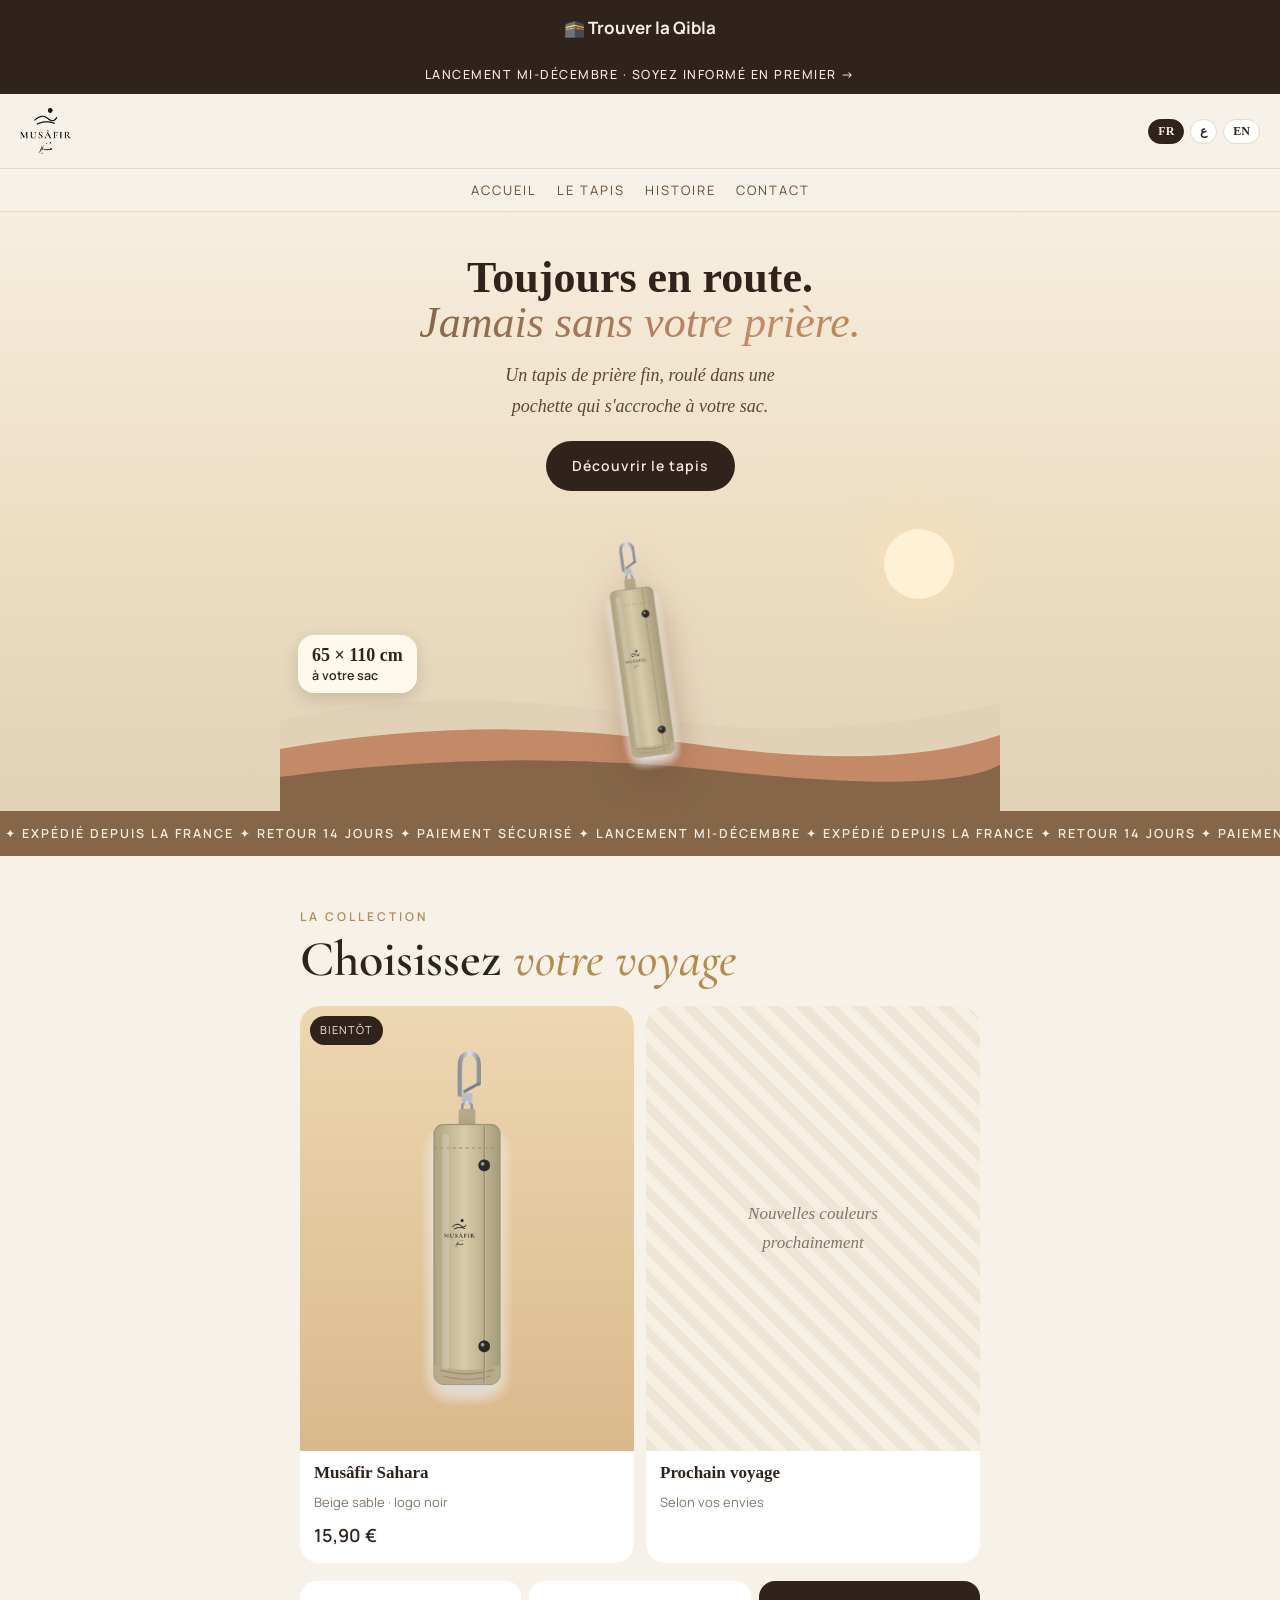
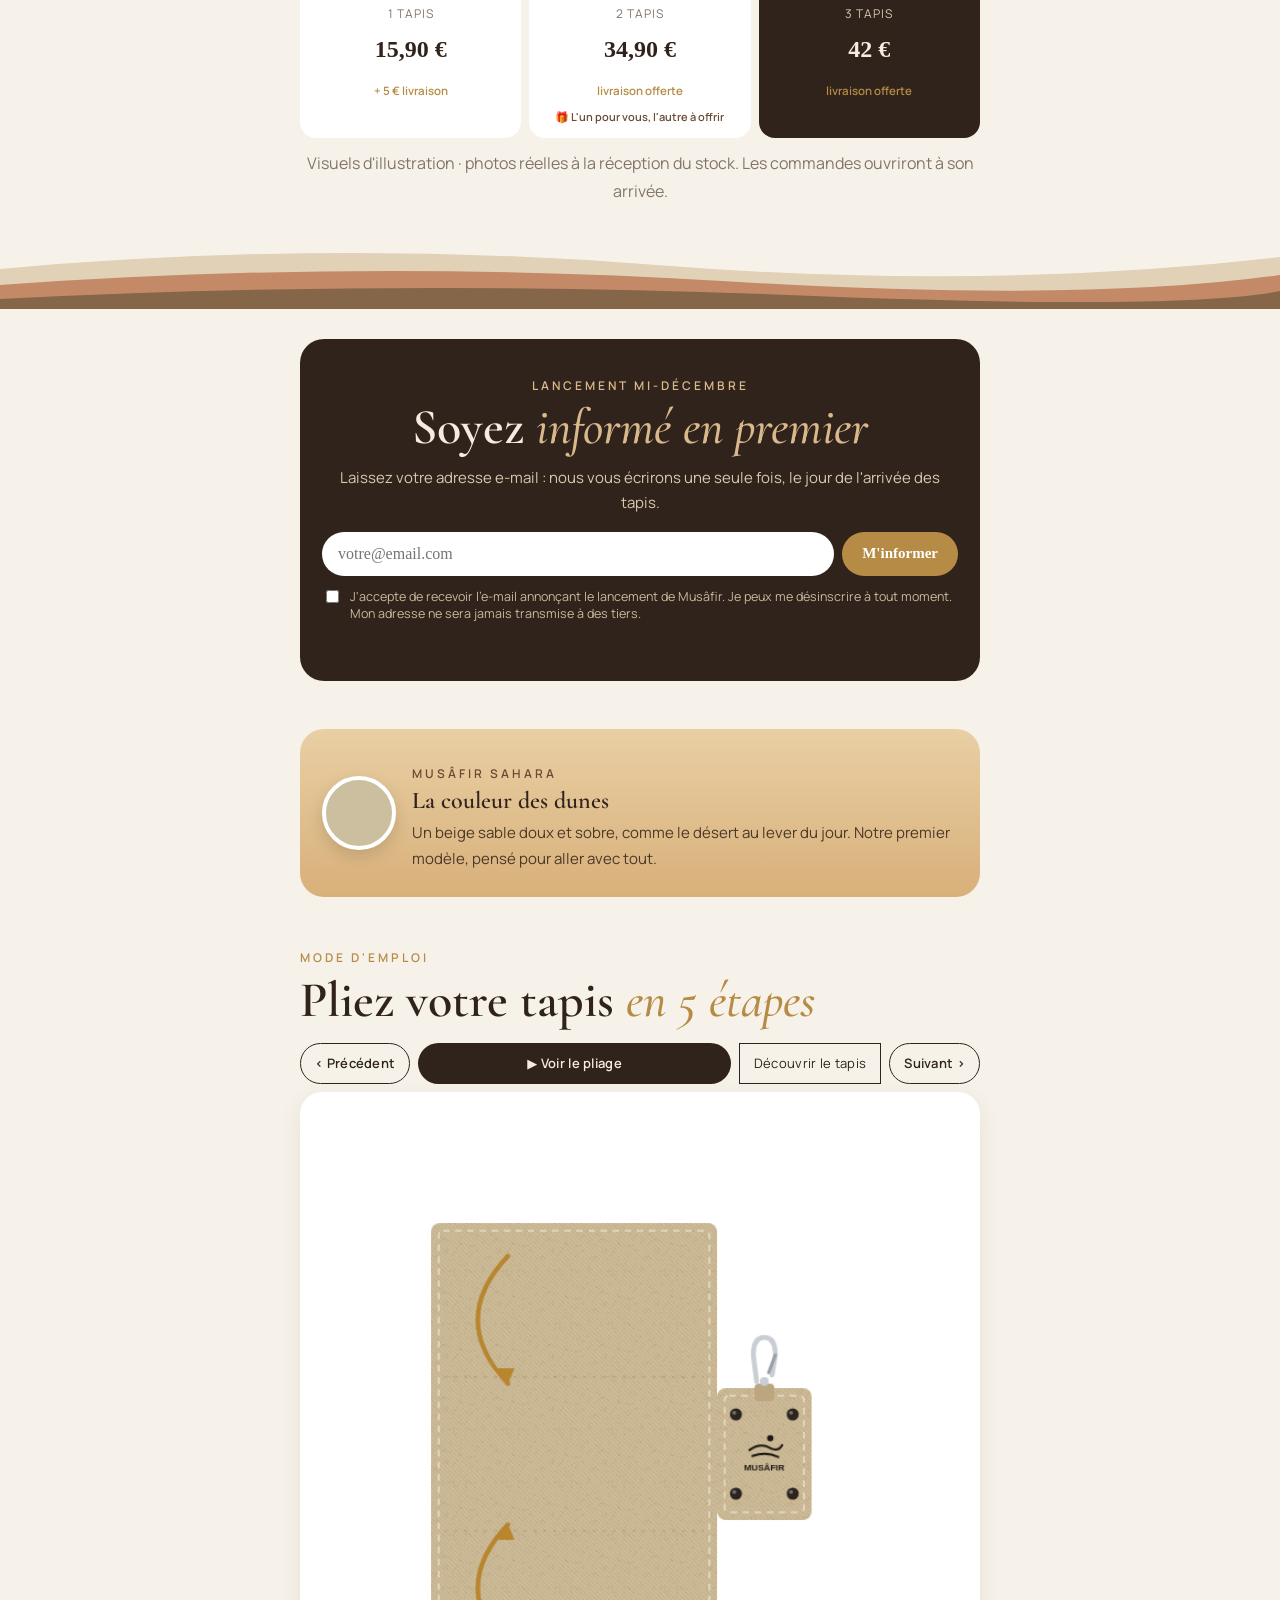
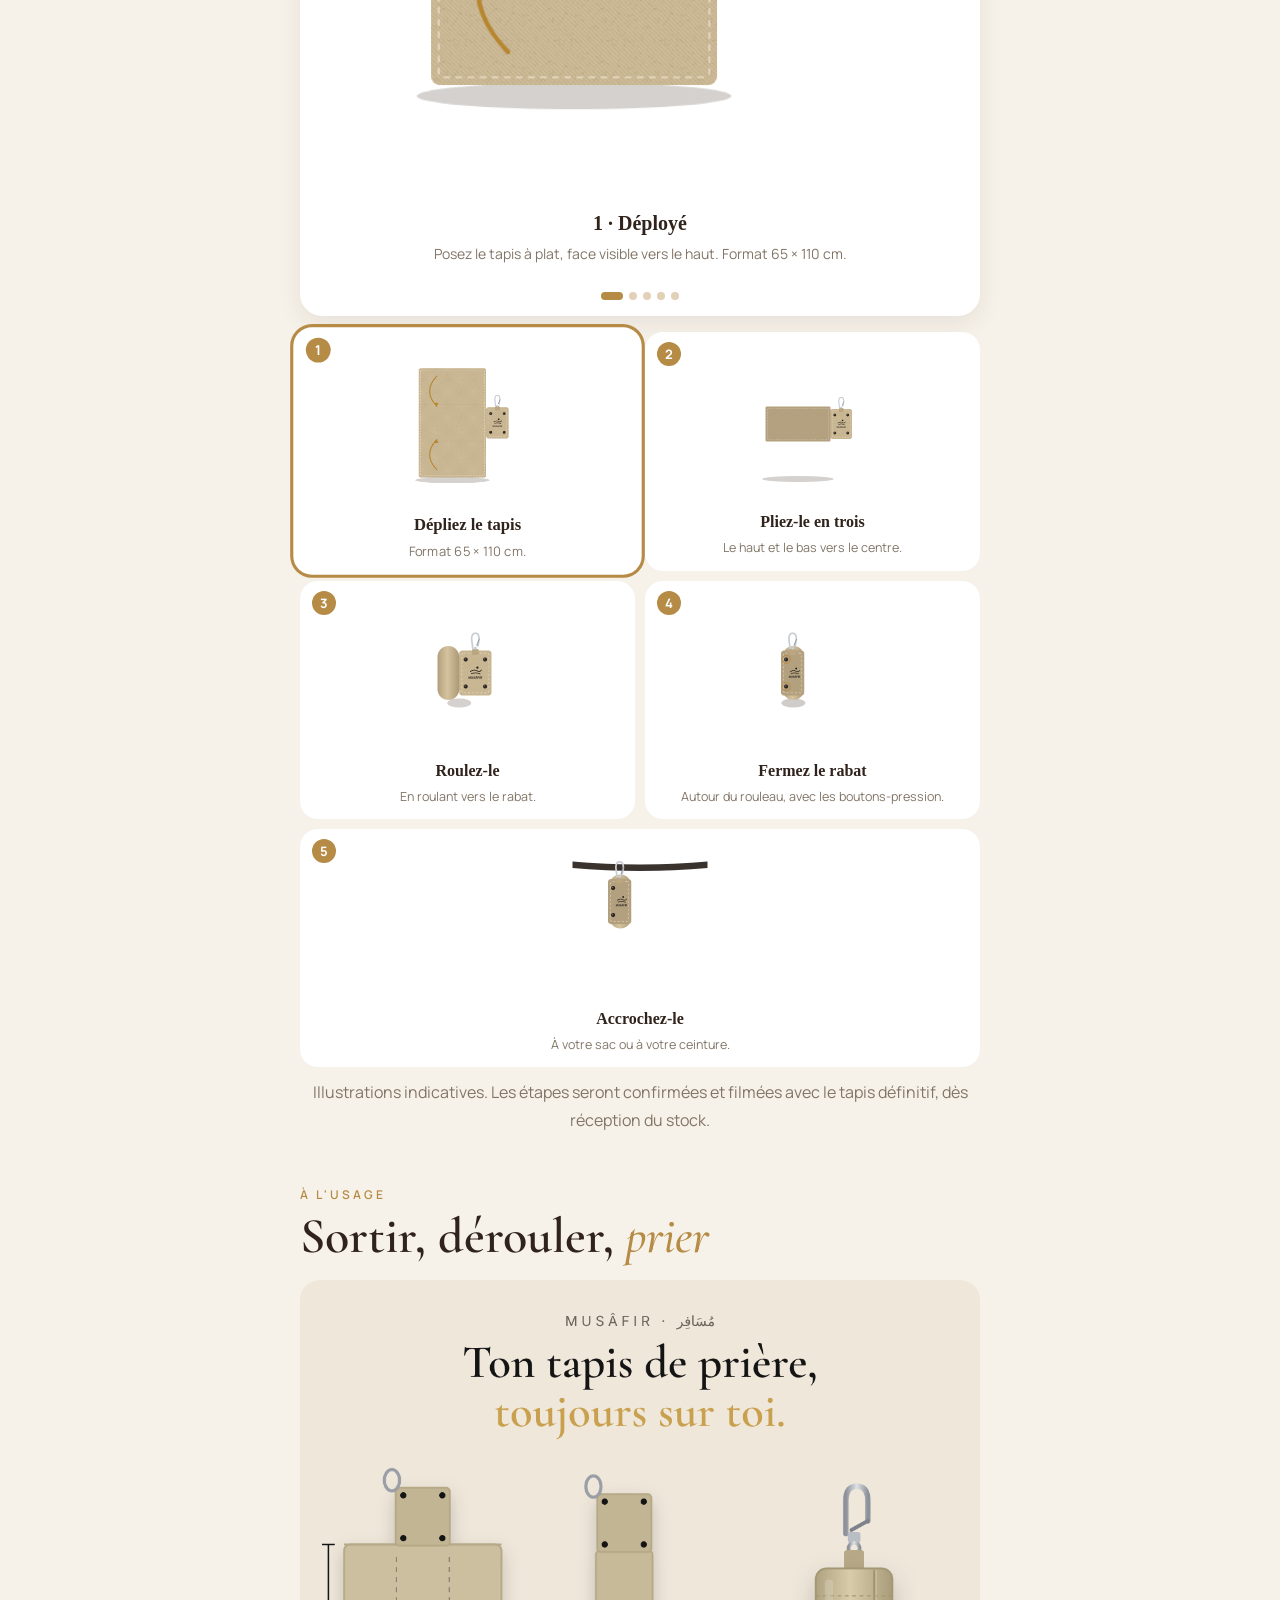
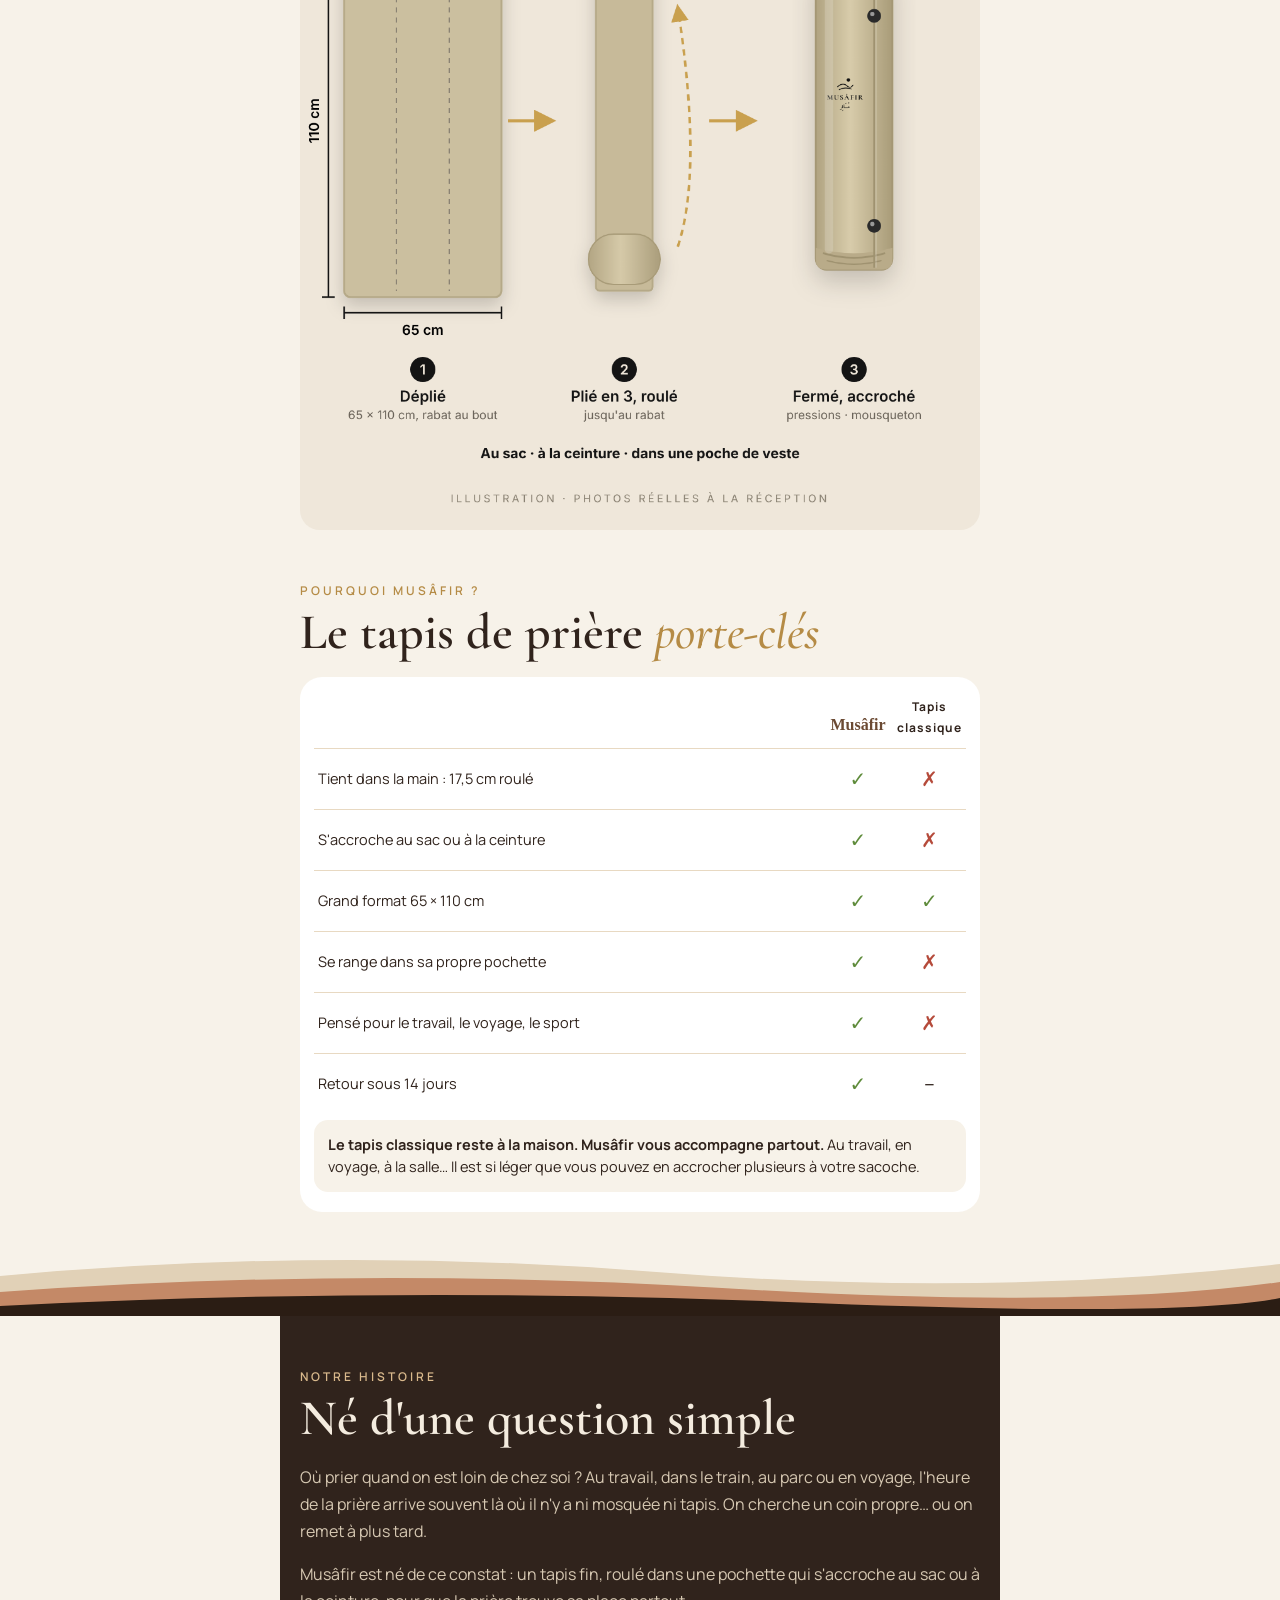
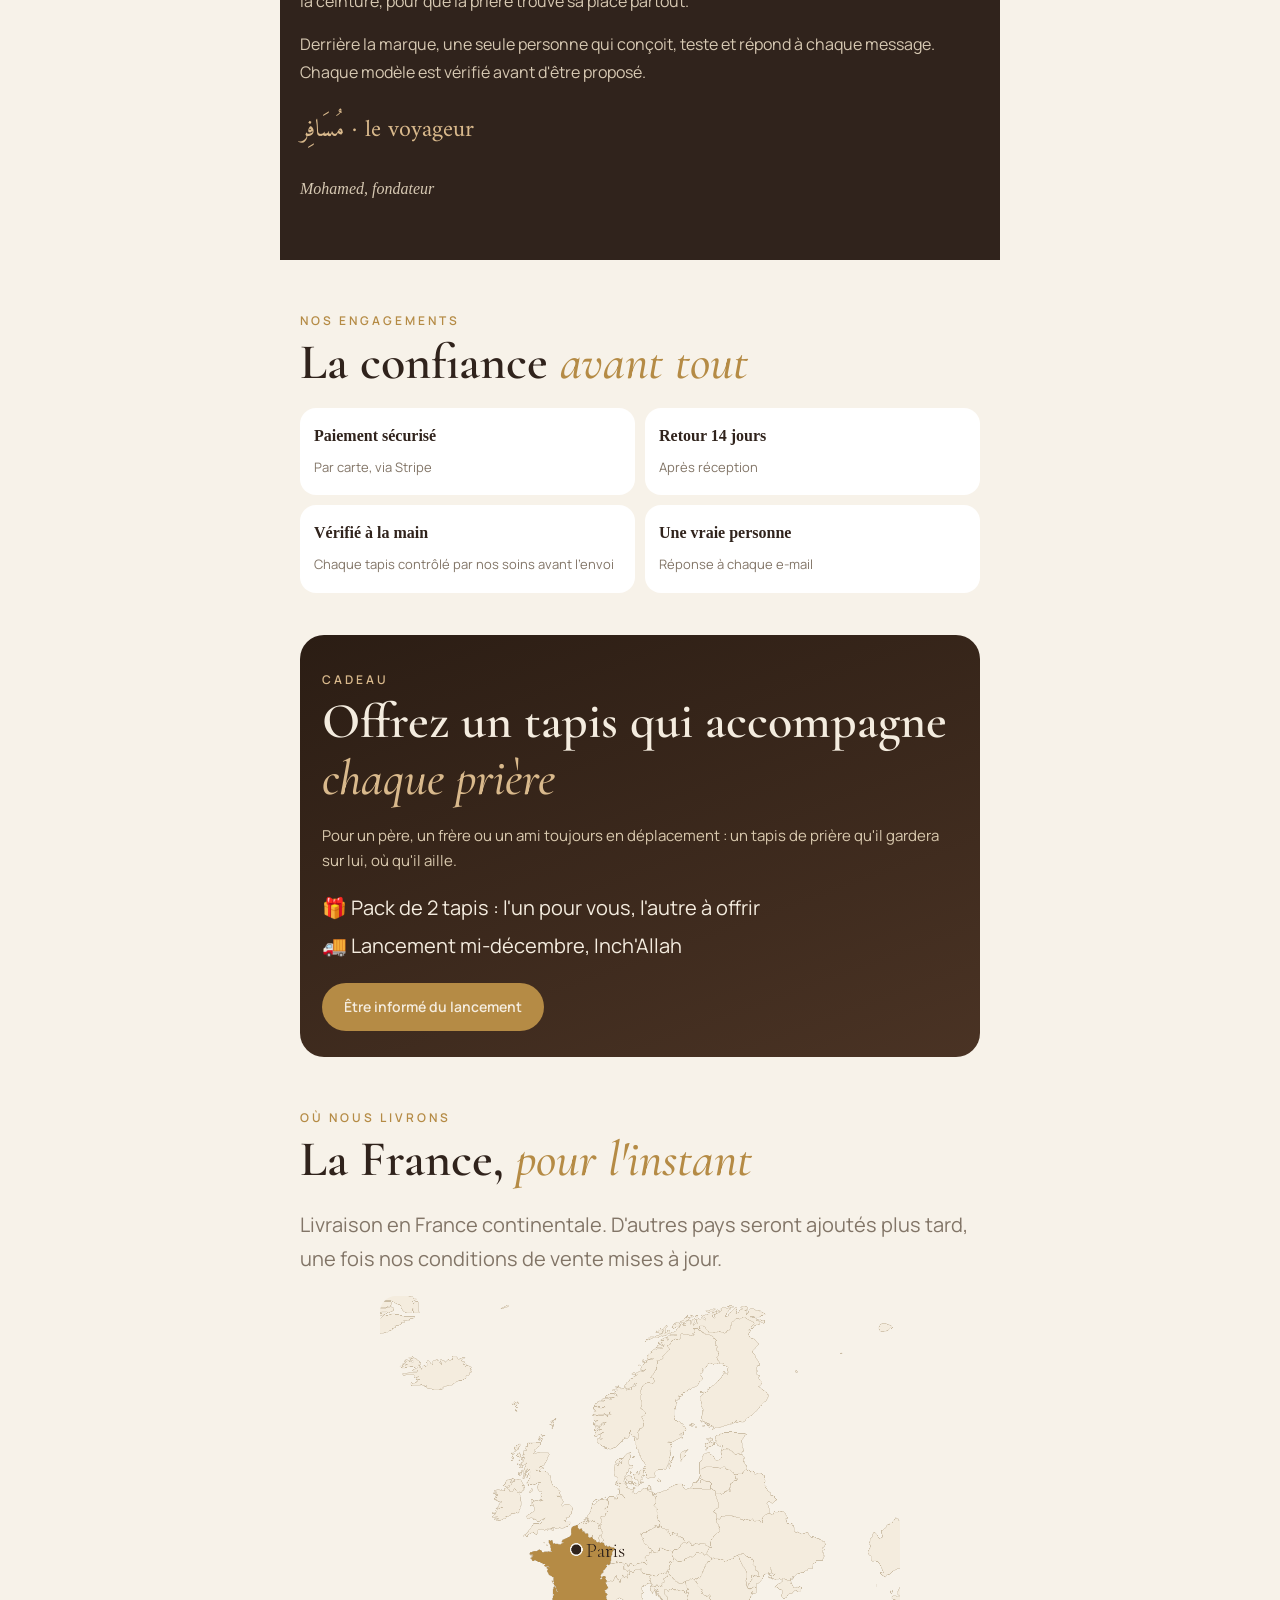
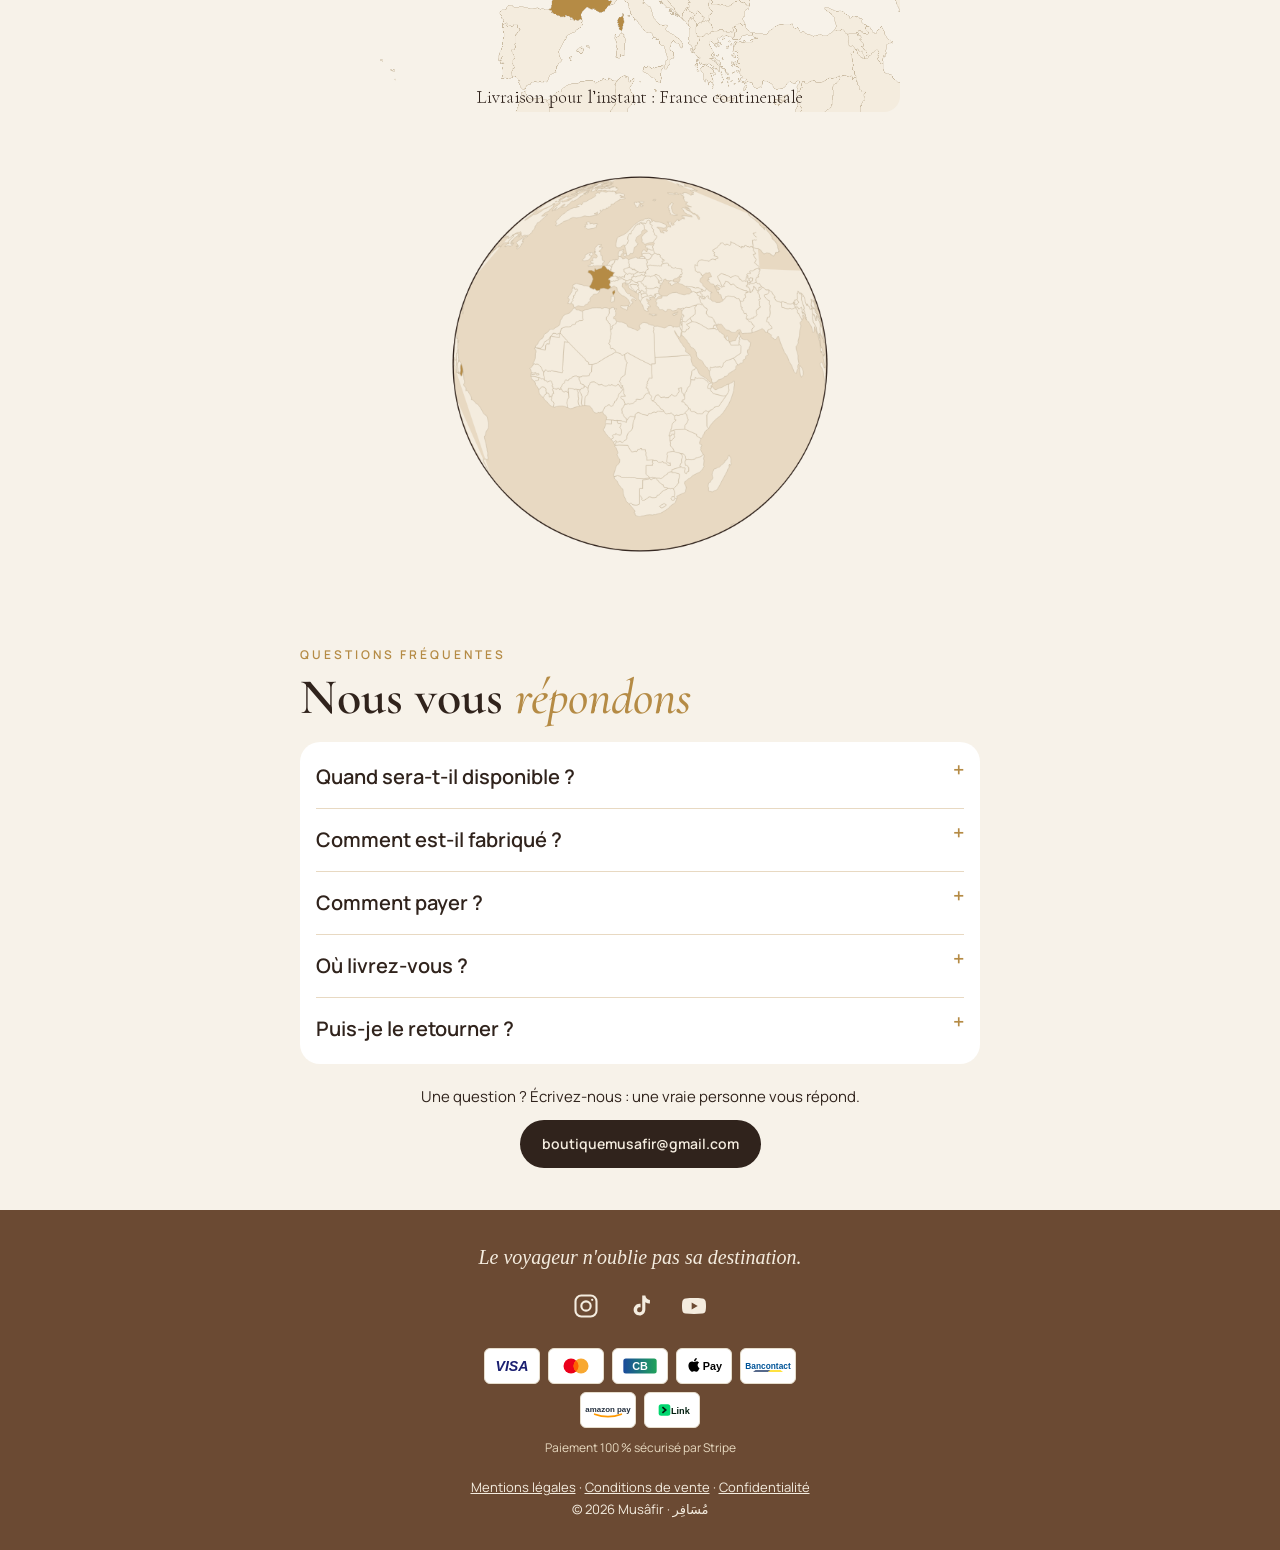
==== commit 2f2a9c8d: "Site : livraison présentée sans nom de transporteur (France métropolitaine), en FR, EN et AR Co-Auth" ====
--- a/index.html
+++ b/index.html
@@ -210,11 +210,11 @@
 <details><summary data-i="q1">Quand sera-t-il disponible ?</summary><p data-i="r1">À partir de mi-décembre, à la réception du stock. Les commandes ouvriront à ce moment-là.</p></details>
 <details><summary data-i="q2">Comment est-il fabriqué ?</summary><p data-i="r2">Il est conçu par Musâfir et fabriqué par un partenaire que nous avons sélectionné avec soin. Chaque tapis est vérifié par nos soins à sa réception, avant d'être expédié.</p></details>
 <details><summary data-i="q3">Comment payer ?</summary><p data-i="r3">Par carte bancaire, en ligne, via le prestataire sécurisé Stripe.</p></details>
-<details><summary data-i="q4">Où livrez-vous ?</summary><p data-i="r4">En France métropolitaine, par La Poste. Les frais et le délai sont indiqués avant le paiement.</p></details>
+<details><summary data-i="q4">Où livrez-vous ?</summary><p data-i="r4">En France métropolitaine. Les frais et le délai sont indiqués avant le paiement.</p></details>
 <details><summary data-i="q5">Puis-je le retourner ?</summary><p data-i="r5">Oui, vous disposez de 14 jours après réception pour changer d'avis. Le détail est dans nos <a href="cgv.html">conditions de vente</a>.</p></details>
 </div><div class="mail"><span data-i="mq">Une question ? Écrivez-nous : une vraie personne vous répond.</span><a class="btn2" href="mailto:boutiquemusafir@gmail.com">boutiquemusafir@gmail.com</a></div></section>
 <a class="stick" id="stick" href="#attente" data-i="stk">Être prévenu du lancement</a><footer><div class="s" data-i="fs">Le voyageur n'oublie pas sa destination.</div><div class="ficons"><a href="https://www.instagram.com/musafir.officiel/" target="_blank" rel="noopener" aria-label="Instagram"><svg viewBox="0 0 24 24" fill="none" stroke="currentColor" stroke-width="1.8"><rect x="3" y="3" width="18" height="18" rx="5"/><circle cx="12" cy="12" r="4"/><circle cx="17.3" cy="6.7" r="1" fill="currentColor" stroke="none"/></svg></a><a href="https://www.tiktok.com/@musafir.officiel" target="_blank" rel="noopener" aria-label="TikTok"><svg viewBox="0 0 24 24" fill="currentColor"><path d="M16.6 3c.3 2.2 1.6 3.6 3.9 3.8v3.1c-1.4.1-2.6-.3-3.9-1.1v5.9c0 3.7-3 5.9-6 5.3-3.4-.6-5-4.2-3.5-7.2 1-2 3.2-3.1 5.4-2.7v3.2c-1.2-.4-2.6.2-2.9 1.4-.4 1.4.6 2.6 1.9 2.7 1.4.1 2.4-1 2.4-2.4V3h2.7z"/></svg></a><a href="https://www.youtube.com/@musafir.officiel" target="_blank" rel="noopener" aria-label="YouTube"><svg viewBox="0 0 24 24" fill="currentColor"><path d="M22 8.2c-.2-1.5-1.3-2.6-2.8-2.7C16.9 5.3 14.5 5.2 12 5.2s-4.9.1-7.2.3C3.3 5.6 2.2 6.7 2 8.2c-.2 1.3-.3 2.5-.3 3.8s.1 2.5.3 3.8c.2 1.5 1.3 2.6 2.8 2.7 2.3.2 4.7.3 7.2.3s4.9-.1 7.2-.3c1.5-.1 2.6-1.2 2.8-2.7.2-1.3.3-2.5.3-3.8s-.1-2.5-.3-3.8zM10 15V9l5.2 3L10 15z"/></svg></a></div><div class="fpay"><span class="pb" style="background:#fff;border-color:#e5dccb"><svg viewBox="0 0 60 24"><text x="30" y="18" text-anchor="middle" font-family="Arial Black,Arial" font-weight="900" font-style="italic" font-size="17" fill="#1A1F71">VISA</text></svg></span><span class="pb" style="background:#fff;border-color:#e5dccb"><svg viewBox="0 0 60 24"><circle cx="24" cy="12" r="9" fill="#EB001B"/><circle cx="36" cy="12" r="9" fill="#F79E1B" fill-opacity=".9"/><path d="M30 5.3a9 9 0 0 1 0 13.4a9 9 0 0 1 0-13.4z" fill="#FF5F00"/></svg></span><span class="pb" style="background:#fff;border-color:#e5dccb"><svg viewBox="0 0 60 24"><defs><linearGradient id="cbg" x1="0" x2="1"><stop offset="0" stop-color="#1A4A9C"/><stop offset="1" stop-color="#20A35A"/></linearGradient></defs><rect x="10" y="3" width="40" height="18" rx="3" fill="url(#cbg)"/><text x="30" y="17" text-anchor="middle" font-family="Arial" font-weight="700" font-size="13" fill="#fff">CB</text></svg></span><span class="pb" style="background:#fff;border-color:#e5dccb"><svg viewBox="0 0 60 24"><path d="M17.3 8.6c.6-.8 1-1.8.9-2.8-.9 0-2 .6-2.6 1.4-.6.6-1 1.7-.9 2.7 1 .1 2-.5 2.6-1.3zm.9 1.4c-1.4-.1-2.7.8-3.3.8-.7 0-1.7-.8-2.9-.8-1.5 0-2.8.9-3.6 2.2-1.5 2.7-.4 6.6 1.1 8.7.7 1 1.6 2.2 2.7 2.1 1.1 0 1.5-.7 2.8-.7s1.7.7 2.9.7c1.2 0 1.9-1 2.6-2.1.8-1.2 1.2-2.4 1.2-2.5 0 0-2.3-.9-2.4-3.6 0-2.2 1.8-3.3 1.9-3.4-1-1.5-2.6-1.7-3.1-1.7z" fill="#000" transform="translate(4 -3) scale(.95)"/><text x="40" y="17" text-anchor="middle" font-family="Arial" font-weight="600" font-size="13" fill="#000">Pay</text></svg></span><span class="pb" style="background:#fff;border-color:#e5dccb"><svg viewBox="0 0 60 24"><text x="30" y="16" text-anchor="middle" font-family="Arial" font-weight="700" font-size="10" fill="#005498">Bancontact</text><path d="M12 19h18l3-2H15z" fill="#1E3764"/><path d="M30 19h18l-3-2H33z" fill="#FFD800"/></svg></span><span class="pb" style="background:#fff;border-color:#e5dccb"><svg viewBox="0 0 60 24"><text x="30" y="14" text-anchor="middle" font-family="Arial" font-weight="700" font-size="9.5" fill="#232F3E">amazon pay</text><path d="M14 17q16 6 32 0" fill="none" stroke="#FF9900" stroke-width="2" stroke-linecap="round"/></svg></span><span class="pb" style="background:#fff;border-color:#e5dccb"><svg viewBox="0 0 60 24"><rect x="14" y="5" width="14" height="14" rx="3" fill="#00D66F"/><path d="M18.5 8.5l4 3.5-4 3.5" fill="none" stroke="#011E0F" stroke-width="2"/><text x="40" y="16.5" text-anchor="middle" font-family="Arial" font-weight="700" font-size="11" fill="#011E0F">Link</text></svg></span></div><p class="fsec" data-i="psec">Paiement 100 % sécurisé par Stripe</p><span class="legal"><a href="mentions-legales.html" data-i="l1">Mentions légales</a> · <a href="cgv.html" data-i="l2">Conditions de vente</a> · <a href="confidentialite.html" data-i="l3">Confidentialité</a></span><br>© 2026 Musâfir · مُسَافِر</footer>
-<script>const T={"ar": {"xk": "أين نوصل", "xt": "فرنسا، <em>في الوقت الحالي</em>", "xp": "نوصل حاليًا إلى فرنسا القارية. ستُضاف دول أخرى لاحقًا، بعد تحديث شروط البيع.", "xq": "🕋 اتجاه القبلة", "xd": "اكتشف السجادة", "plp": "السابق ›", "pln": "‹ التالي", "qbn": "بوصلة تقريبية. لمعايرتها، حرّك الهاتف على شكل الرقم 8.", "r1": "ابتداءً من منتصف ديسمبر، عند وصول المخزون. ستُفتح الطلبات حينها.", "r2": "صمّمتها مُسافر، وصنعها شريك اخترناه بعناية. نفحص كل سجادة بأنفسنا عند وصولها، قبل الشحن.", "qbk": "أداة مجانية", "qbt": "اتجاه <em>القبلة</em>", "qbp": "أينما كنت، يدلّك هاتفك على اتجاه الكعبة. أمسكه مستويًا وبعيدًا عن المعادن.", "qbb": "تشغيل البوصلة", "plb": "▶ شاهد طريقة الطي", "stk": "أعلمني بالإطلاق", "bar": "<a href=\"#attente\" style=\"color:inherit;text-decoration:none\">الإطلاق منتصف ديسمبر · كن أول من يعلم ←</a>", "m1": "الرئيسية", "m2": "السجادة", "m3": "قصتنا", "m4": "تواصل", "h1": "دائمًا في الطريق.<br><em>ولا تفارقك صلاتك.</em>", "hp": "سجادة صلاة رقيقة، ملفوفة في حقيبة صغيرة تُعلَّق بحقيبتك.", "hb": "اكتشف السجادة", "badge": "<b>65 × 110 سم</b>معلّقة بحقيبتك", "marq": "تُشحن من فرنسا ✦ إرجاع خلال 14 يومًا ✦ دفع آمن ✦ الإطلاق في منتصف ديسمبر ✦&nbsp;", "ck": "المجموعة", "ct": "اختر <em>رحلتك</em>", "soon": "قريبًا", "sah": "مُسافر صحراء", "sahd": "بيج رملي · شعار أسود", "nc": "ألوان جديدة<br>قريبًا", "pv": "الرحلة القادمة", "pvd": "حسب رغباتكم", "p1": "سجادة واحدة", "pl": "+ 5 € توصيل", "p2": "سجادتان", "pf": "توصيل مجاني", "p3": "3 سجادات", "pf2": "توصيل مجاني", "dt": "لون الكثبان", "dp": "بيج رملي هادئ وأنيق، كالصحراء عند الشروق. أول تصميم لنا، يناسب كل شيء.", "gk": "عند الاستعمال", "gt": "أخرجها، افردها، <em>صلِّ</em>", "whyk": "لماذا مُسافر؟", "whyt": "سجادة الصلاة <em>الميدالية</em>", "wclassic": "سجادة عادية", "w1": "تُحمل باليد: 17.5 سم ملفوفة", "w2": "تُعلَّق بالحقيبة أو الحزام", "w3": "مقاس كبير 65 × 110 سم", "w4": "تُحفظ في حقيبتها الخاصة", "w5": "مصممة للعمل والسفر والرياضة", "w6": "إرجاع خلال 14 يومًا", "wnote": "<b>السجادة العادية تبقى في البيت. مُسافر ترافقك في كل مكان.</b> في العمل، في السفر، في النادي… خفيفة لدرجة أنك تستطيع تعليق عدة قطع منها على حقيبتك.", "sk": "قصتنا", "st": "وُلدت من سؤال بسيط", "s1": "أين تصلي وأنت بعيد عن بيتك؟ في العمل، في القطار، في الحديقة أو في السفر، يأتي وقت الصلاة غالبًا حيث لا مسجد ولا سجادة. نبحث عن مكان نظيف… أو نؤجل.", "s2": "من هنا وُلدت مُسافر: سجادة رقيقة ملفوفة في حقيبة تُعلَّق بالحقيبة أو الحزام، لتجد الصلاة مكانها في كل مكان.", "s3": "وراء العلامة شخص واحد يصمم ويختبر ويرد على كل رسالة. كل تصميم يُختبر قبل أن يُعرض.", "sar": "مُسَافِر · المسافر", "sig": "محمد، المؤسس", "ek": "التزاماتنا", "et": "الثقة <em>أولًا</em>", "e1": "<b>دفع آمن</b><span>بالبطاقة عبر Stripe</span>", "e2": "<b>إرجاع 14 يومًا</b><span>بعد الاستلام</span>", "e3": "<b>فحص يدوي</b><span>نفحص كل سجادة بأنفسنا قبل الإرسال</span>", "e4": "<b>شخص حقيقي</b><span>رد على كل رسالة</span>", "fk": "طريقة الاستعمال", "fs": "المسافر لا ينسى وجهته.", "vis": "صور توضيحية · الصور الحقيقية عند استلام المخزون. تُفتح الطلبات عند وصوله.", "qk": "أسئلة شائعة", "qt": "نُجيبك", "q1": "متى ستكون متوفرة؟", "rl1": "🎁 عبوة من سجادتين: واحدة لك، وأخرى هدية", "q2": "كيف تُصنع؟", "rl2": "🚚 الإطلاق منتصف ديسمبر، إن شاء الله", "q3": "كيف أدفع؟", "r3": "بالبطاقة البنكية عبر الإنترنت، من خلال خدمة Stripe الآمنة.", "q4": "أين توصلون؟", "r4": "داخل فرنسا القارية، عبر البريد الفرنسي. تُعرض التكاليف والمدة قبل الدفع.", "q5": "هل يمكنني إرجاعها؟", "r5": "نعم، لديك 14 يومًا بعد الاستلام. التفاصيل في <a href=\"cgv.html\">شروط البيع</a>.", "mq": "عندك سؤال؟ راسلنا، شخص حقيقي سيرد عليك.", "l1": "الإشعارات القانونية", "l2": "شروط البيع", "l3": "الخصوصية", "wk": "الإطلاق منتصف ديسمبر", "wt": "كن أول <em>من يعلم</em>", "wp": "اترك بريدك الإلكتروني: سنراسلك مرة واحدة فقط، يوم وصول السجادات.", "wb": "أعلمني", "wc": "أوافق على تلقي رسالة إطلاق مُسافر. يمكنني إلغاء الاشتراك في أي وقت.", "gtag": "🎁 واحدة لك، وأخرى هدية", "ft": "اطوِ سجادتك <em>في 5 خطوات</em>", "f1h": "افرد السجادة", "f1p": "المقاس 65 × 110 سم.", "f2h": "اطوها إلى ثلاثة", "f2p": "الأعلى والأسفل نحو الوسط.", "f3h": "لفّها", "f3p": "باللفّ نحو الغطاء.", "f4h": "أغلق الغطاء", "f4p": "حول اللفّة، بواسطة الكبسات.", "f5h": "علّقها", "f5p": "بحقيبتك أو حزامك.", "fnote": "رسوم توضيحية. سيتم تأكيد الخطوات وتصويرها مع السجادة النهائية عند استلام المخزون.", "rk": "هدية", "rt": "أهدِ سجادة ترافق <em>كل صلاة</em>", "rp": "لأبٍ أو أخٍ أو صديقٍ دائم التنقل: سجادة صلاة يحملها معه أينما ذهب.", "rb": "أعلمني بموعد الإطلاق", "psec": "دفع آمن 100% عبر Stripe" }, "en": {"xk": "Where we deliver", "xt": "France, <em>for now</em>", "xp": "We currently deliver to mainland France. Other countries will be added later, once our terms of sale are updated.", "xq": "🕋 Find the Qibla", "xd": "Discover the mat", "plp": "‹ Previous", "pln": "Next ›", "qbn": "Indicative compass. To calibrate it, draw an “8” with your phone.", "r1": "From mid-December, when the stock arrives. Orders will open then.", "r2": "It is designed by Musâfir and made by a partner we selected with care. Every mat is checked by us on arrival, before shipping.", "qbk": "Free tool", "qbt": "Find the <em>Qibla</em>", "qbp": "Wherever you are, your phone shows the direction of the Kaaba. Hold it flat, away from metal objects.", "qbb": "Turn on the compass", "plb": "▶ Watch the folding", "stk": "Notify me of the launch", "bar": "<a href=\"#attente\" style=\"color:inherit;text-decoration:none\">LAUNCHING MID-DECEMBER · BE THE FIRST TO KNOW →</a>", "m1": "Home", "m2": "The mat", "m3": "Story", "m4": "Contact", "h1": "Always on the road.<br><em>Never without your prayer.</em>", "hp": "A thin prayer mat, rolled into a pouch that clips onto your bag.", "hb": "Discover the mat", "badge": "<b>65 × 110 cm</b>on your bag", "marq": "SHIPPED FROM FRANCE ✦ 14-DAY RETURNS ✦ SECURE PAYMENT ✦ LAUNCH MID-DECEMBER ✦&nbsp;", "ck": "The collection", "ct": "Choose <em>your journey</em>", "soon": "SOON", "sah": "Musâfir Sahara", "sahd": "Sand beige · black logo", "nc": "New colours<br>coming soon", "pv": "Next journey", "pvd": "Up to you", "p1": "1 mat", "pl": "+ €5 delivery", "p2": "2 mats", "pf": "free delivery", "p3": "3 mats", "pf2": "free delivery", "dt": "The colour of the dunes", "dp": "A soft, simple sand beige, like the desert at sunrise. Our first design, made to go with everything.", "gk": "In use", "gt": "Take it out, unroll, <em>pray</em>", "whyk": "Why Musâfir?", "whyt": "The <em>keychain</em> prayer mat", "wclassic": "Classic mat", "w1": "Fits in your hand: 17.5 cm rolled", "w2": "Clips onto your bag or belt", "w3": "Large 65 × 110 cm size", "w4": "Stored in its own pouch", "w5": "Made for work, travel and sport", "w6": "14-day returns", "wnote": "<b>A classic mat stays at home. Musâfir goes everywhere with you.</b> Work, travel, the gym… It is so light you can clip several onto your bag.", "sk": "Our story", "st": "Born from a simple question", "s1": "Where do you pray when you are far from home? At work, on the train, in the park or travelling, prayer time often comes where there is no mosque and no mat. We look for a clean spot… or we put it off.", "s2": "Musâfir was born from this: a thin mat, rolled into a pouch that clips onto a bag or belt, so prayer finds its place everywhere.", "s3": "Behind the brand is one person who designs, tests and answers every message. Every design is checked before it is offered.", "sar": "مُسَافِر · the traveller", "sig": "Mohamed, founder", "ek": "Our promises", "et": "Trust <em>first</em>", "e1": "<b>Secure payment</b><span>By card, via Stripe</span>", "e2": "<b>14-day returns</b><span>After delivery</span>", "e3": "<b>Checked by hand</b><span>Every mat inspected by us before shipping</span>", "e4": "<b>A real person</b><span>A reply to every email</span>", "fk": "How to use", "fs": "The traveller never forgets his destination.", "vis": "Illustrations · real photos when the stock arrives. Orders open on arrival.", "qk": "FAQ", "qt": "We <em>answer</em>", "q1": "When will it be available?", "rl1": "🎁 Pack of 2 mats: one for you, one to give", "q2": "How is it made?", "rl2": "🚚 Launching mid-December, in shaa Allah", "q3": "How do I pay?", "r3": "By card, online, through the secure provider Stripe.", "q4": "Where do you deliver?", "r4": "Mainland France, by La Poste. Costs and delivery time are shown before payment.", "q5": "Can I return it?", "r5": "Yes, you have 14 days after delivery to change your mind. Details in our <a href=\"cgv.html\">terms of sale</a>.", "mq": "A question? Write to us, a real person will answer.", "l1": "Legal notice", "l2": "Terms of sale", "l3": "Privacy", "wk": "Launching mid-December", "wt": "Be the <em>first to know</em>", "wp": "Leave your email: we will write to you only once, the day the mats arrive.", "wb": "Notify me", "wc": "I agree to receive the Musâfir launch email. I can unsubscribe at any time.", "gtag": "🎁 One for you, one to give", "ft": "Fold your mat <em>in 5 steps</em>", "f1h": "Unfold the mat", "f1p": "Size 65 × 110 cm.", "f2h": "Fold it in three", "f2p": "Top and bottom onto the centre.", "f3h": "Roll it up", "f3p": "Rolling towards the flap.", "f4h": "Close the flap", "f4p": "Around the roll, with the press studs.", "f5h": "Clip it on", "f5p": "To your bag or belt.", "fnote": "Illustrations for guidance. The steps will be confirmed and filmed with the final mat when the stock arrives.", "rk": "Gift", "rt": "Give a mat that goes with <em>every prayer</em>", "rp": "For a father, a brother or a friend always on the move: a prayer mat he will keep with him wherever he goes.", "rb": "Notify me at launch", "psec": "100% secure payment by Stripe" }};
+<script>const T={"ar": {"xk": "أين نوصل", "xt": "فرنسا، <em>في الوقت الحالي</em>", "xp": "نوصل حاليًا إلى فرنسا القارية. ستُضاف دول أخرى لاحقًا، بعد تحديث شروط البيع.", "xq": "🕋 اتجاه القبلة", "xd": "اكتشف السجادة", "plp": "السابق ›", "pln": "‹ التالي", "qbn": "بوصلة تقريبية. لمعايرتها، حرّك الهاتف على شكل الرقم 8.", "r1": "ابتداءً من منتصف ديسمبر، عند وصول المخزون. ستُفتح الطلبات حينها.", "r2": "صمّمتها مُسافر، وصنعها شريك اخترناه بعناية. نفحص كل سجادة بأنفسنا عند وصولها، قبل الشحن.", "qbk": "أداة مجانية", "qbt": "اتجاه <em>القبلة</em>", "qbp": "أينما كنت، يدلّك هاتفك على اتجاه الكعبة. أمسكه مستويًا وبعيدًا عن المعادن.", "qbb": "تشغيل البوصلة", "plb": "▶ شاهد طريقة الطي", "stk": "أعلمني بالإطلاق", "bar": "<a href=\"#attente\" style=\"color:inherit;text-decoration:none\">الإطلاق منتصف ديسمبر · كن أول من يعلم ←</a>", "m1": "الرئيسية", "m2": "السجادة", "m3": "قصتنا", "m4": "تواصل", "h1": "دائمًا في الطريق.<br><em>ولا تفارقك صلاتك.</em>", "hp": "سجادة صلاة رقيقة، ملفوفة في حقيبة صغيرة تُعلَّق بحقيبتك.", "hb": "اكتشف السجادة", "badge": "<b>65 × 110 سم</b>معلّقة بحقيبتك", "marq": "تُشحن من فرنسا ✦ إرجاع خلال 14 يومًا ✦ دفع آمن ✦ الإطلاق في منتصف ديسمبر ✦&nbsp;", "ck": "المجموعة", "ct": "اختر <em>رحلتك</em>", "soon": "قريبًا", "sah": "مُسافر صحراء", "sahd": "بيج رملي · شعار أسود", "nc": "ألوان جديدة<br>قريبًا", "pv": "الرحلة القادمة", "pvd": "حسب رغباتكم", "p1": "سجادة واحدة", "pl": "+ 5 € توصيل", "p2": "سجادتان", "pf": "توصيل مجاني", "p3": "3 سجادات", "pf2": "توصيل مجاني", "dt": "لون الكثبان", "dp": "بيج رملي هادئ وأنيق، كالصحراء عند الشروق. أول تصميم لنا، يناسب كل شيء.", "gk": "عند الاستعمال", "gt": "أخرجها، افردها، <em>صلِّ</em>", "whyk": "لماذا مُسافر؟", "whyt": "سجادة الصلاة <em>الميدالية</em>", "wclassic": "سجادة عادية", "w1": "تُحمل باليد: 17.5 سم ملفوفة", "w2": "تُعلَّق بالحقيبة أو الحزام", "w3": "مقاس كبير 65 × 110 سم", "w4": "تُحفظ في حقيبتها الخاصة", "w5": "مصممة للعمل والسفر والرياضة", "w6": "إرجاع خلال 14 يومًا", "wnote": "<b>السجادة العادية تبقى في البيت. مُسافر ترافقك في كل مكان.</b> في العمل، في السفر، في النادي… خفيفة لدرجة أنك تستطيع تعليق عدة قطع منها على حقيبتك.", "sk": "قصتنا", "st": "وُلدت من سؤال بسيط", "s1": "أين تصلي وأنت بعيد عن بيتك؟ في العمل، في القطار، في الحديقة أو في السفر، يأتي وقت الصلاة غالبًا حيث لا مسجد ولا سجادة. نبحث عن مكان نظيف… أو نؤجل.", "s2": "من هنا وُلدت مُسافر: سجادة رقيقة ملفوفة في حقيبة تُعلَّق بالحقيبة أو الحزام، لتجد الصلاة مكانها في كل مكان.", "s3": "وراء العلامة شخص واحد يصمم ويختبر ويرد على كل رسالة. كل تصميم يُختبر قبل أن يُعرض.", "sar": "مُسَافِر · المسافر", "sig": "محمد، المؤسس", "ek": "التزاماتنا", "et": "الثقة <em>أولًا</em>", "e1": "<b>دفع آمن</b><span>بالبطاقة عبر Stripe</span>", "e2": "<b>إرجاع 14 يومًا</b><span>بعد الاستلام</span>", "e3": "<b>فحص يدوي</b><span>نفحص كل سجادة بأنفسنا قبل الإرسال</span>", "e4": "<b>شخص حقيقي</b><span>رد على كل رسالة</span>", "fk": "طريقة الاستعمال", "fs": "المسافر لا ينسى وجهته.", "vis": "صور توضيحية · الصور الحقيقية عند استلام المخزون. تُفتح الطلبات عند وصوله.", "qk": "أسئلة شائعة", "qt": "نُجيبك", "q1": "متى ستكون متوفرة؟", "rl1": "🎁 عبوة من سجادتين: واحدة لك، وأخرى هدية", "q2": "كيف تُصنع؟", "rl2": "🚚 الإطلاق منتصف ديسمبر، إن شاء الله", "q3": "كيف أدفع؟", "r3": "بالبطاقة البنكية عبر الإنترنت، من خلال خدمة Stripe الآمنة.", "q4": "أين توصلون؟", "r4": "داخل فرنسا القارية. تُعرض التكاليف والمدة قبل الدفع.", "q5": "هل يمكنني إرجاعها؟", "r5": "نعم، لديك 14 يومًا بعد الاستلام. التفاصيل في <a href=\"cgv.html\">شروط البيع</a>.", "mq": "عندك سؤال؟ راسلنا، شخص حقيقي سيرد عليك.", "l1": "الإشعارات القانونية", "l2": "شروط البيع", "l3": "الخصوصية", "wk": "الإطلاق منتصف ديسمبر", "wt": "كن أول <em>من يعلم</em>", "wp": "اترك بريدك الإلكتروني: سنراسلك مرة واحدة فقط، يوم وصول السجادات.", "wb": "أعلمني", "wc": "أوافق على تلقي رسالة إطلاق مُسافر. يمكنني إلغاء الاشتراك في أي وقت.", "gtag": "🎁 واحدة لك، وأخرى هدية", "ft": "اطوِ سجادتك <em>في 5 خطوات</em>", "f1h": "افرد السجادة", "f1p": "المقاس 65 × 110 سم.", "f2h": "اطوها إلى ثلاثة", "f2p": "الأعلى والأسفل نحو الوسط.", "f3h": "لفّها", "f3p": "باللفّ نحو الغطاء.", "f4h": "أغلق الغطاء", "f4p": "حول اللفّة، بواسطة الكبسات.", "f5h": "علّقها", "f5p": "بحقيبتك أو حزامك.", "fnote": "رسوم توضيحية. سيتم تأكيد الخطوات وتصويرها مع السجادة النهائية عند استلام المخزون.", "rk": "هدية", "rt": "أهدِ سجادة ترافق <em>كل صلاة</em>", "rp": "لأبٍ أو أخٍ أو صديقٍ دائم التنقل: سجادة صلاة يحملها معه أينما ذهب.", "rb": "أعلمني بموعد الإطلاق", "psec": "دفع آمن 100% عبر Stripe" }, "en": {"xk": "Where we deliver", "xt": "France, <em>for now</em>", "xp": "We currently deliver to mainland France. Other countries will be added later, once our terms of sale are updated.", "xq": "🕋 Find the Qibla", "xd": "Discover the mat", "plp": "‹ Previous", "pln": "Next ›", "qbn": "Indicative compass. To calibrate it, draw an “8” with your phone.", "r1": "From mid-December, when the stock arrives. Orders will open then.", "r2": "It is designed by Musâfir and made by a partner we selected with care. Every mat is checked by us on arrival, before shipping.", "qbk": "Free tool", "qbt": "Find the <em>Qibla</em>", "qbp": "Wherever you are, your phone shows the direction of the Kaaba. Hold it flat, away from metal objects.", "qbb": "Turn on the compass", "plb": "▶ Watch the folding", "stk": "Notify me of the launch", "bar": "<a href=\"#attente\" style=\"color:inherit;text-decoration:none\">LAUNCHING MID-DECEMBER · BE THE FIRST TO KNOW →</a>", "m1": "Home", "m2": "The mat", "m3": "Story", "m4": "Contact", "h1": "Always on the road.<br><em>Never without your prayer.</em>", "hp": "A thin prayer mat, rolled into a pouch that clips onto your bag.", "hb": "Discover the mat", "badge": "<b>65 × 110 cm</b>on your bag", "marq": "SHIPPED FROM FRANCE ✦ 14-DAY RETURNS ✦ SECURE PAYMENT ✦ LAUNCH MID-DECEMBER ✦&nbsp;", "ck": "The collection", "ct": "Choose <em>your journey</em>", "soon": "SOON", "sah": "Musâfir Sahara", "sahd": "Sand beige · black logo", "nc": "New colours<br>coming soon", "pv": "Next journey", "pvd": "Up to you", "p1": "1 mat", "pl": "+ €5 delivery", "p2": "2 mats", "pf": "free delivery", "p3": "3 mats", "pf2": "free delivery", "dt": "The colour of the dunes", "dp": "A soft, simple sand beige, like the desert at sunrise. Our first design, made to go with everything.", "gk": "In use", "gt": "Take it out, unroll, <em>pray</em>", "whyk": "Why Musâfir?", "whyt": "The <em>keychain</em> prayer mat", "wclassic": "Classic mat", "w1": "Fits in your hand: 17.5 cm rolled", "w2": "Clips onto your bag or belt", "w3": "Large 65 × 110 cm size", "w4": "Stored in its own pouch", "w5": "Made for work, travel and sport", "w6": "14-day returns", "wnote": "<b>A classic mat stays at home. Musâfir goes everywhere with you.</b> Work, travel, the gym… It is so light you can clip several onto your bag.", "sk": "Our story", "st": "Born from a simple question", "s1": "Where do you pray when you are far from home? At work, on the train, in the park or travelling, prayer time often comes where there is no mosque and no mat. We look for a clean spot… or we put it off.", "s2": "Musâfir was born from this: a thin mat, rolled into a pouch that clips onto a bag or belt, so prayer finds its place everywhere.", "s3": "Behind the brand is one person who designs, tests and answers every message. Every design is checked before it is offered.", "sar": "مُسَافِر · the traveller", "sig": "Mohamed, founder", "ek": "Our promises", "et": "Trust <em>first</em>", "e1": "<b>Secure payment</b><span>By card, via Stripe</span>", "e2": "<b>14-day returns</b><span>After delivery</span>", "e3": "<b>Checked by hand</b><span>Every mat inspected by us before shipping</span>", "e4": "<b>A real person</b><span>A reply to every email</span>", "fk": "How to use", "fs": "The traveller never forgets his destination.", "vis": "Illustrations · real photos when the stock arrives. Orders open on arrival.", "qk": "FAQ", "qt": "We <em>answer</em>", "q1": "When will it be available?", "rl1": "🎁 Pack of 2 mats: one for you, one to give", "q2": "How is it made?", "rl2": "🚚 Launching mid-December, in shaa Allah", "q3": "How do I pay?", "r3": "By card, online, through the secure provider Stripe.", "q4": "Where do you deliver?", "r4": "Mainland France. Costs and delivery time are shown before payment.", "q5": "Can I return it?", "r5": "Yes, you have 14 days after delivery to change your mind. Details in our <a href=\"cgv.html\">terms of sale</a>.", "mq": "A question? Write to us, a real person will answer.", "l1": "Legal notice", "l2": "Terms of sale", "l3": "Privacy", "wk": "Launching mid-December", "wt": "Be the <em>first to know</em>", "wp": "Leave your email: we will write to you only once, the day the mats arrive.", "wb": "Notify me", "wc": "I agree to receive the Musâfir launch email. I can unsubscribe at any time.", "gtag": "🎁 One for you, one to give", "ft": "Fold your mat <em>in 5 steps</em>", "f1h": "Unfold the mat", "f1p": "Size 65 × 110 cm.", "f2h": "Fold it in three", "f2p": "Top and bottom onto the centre.", "f3h": "Roll it up", "f3p": "Rolling towards the flap.", "f4h": "Close the flap", "f4p": "Around the roll, with the press studs.", "f5h": "Clip it on", "f5p": "To your bag or belt.", "fnote": "Illustrations for guidance. The steps will be confirmed and filmed with the final mat when the stock arrives.", "rk": "Gift", "rt": "Give a mat that goes with <em>every prayer</em>", "rp": "For a father, a brother or a friend always on the move: a prayer mat he will keep with him wherever he goes.", "rb": "Notify me at launch", "psec": "100% secure payment by Stripe" }};
 const els=[...document.querySelectorAll('[data-i]')],FR={};els.forEach(e=>FR[e.dataset.i]=e.innerHTML);
 function set(l){document.documentElement.lang=l;document.documentElement.dir=l==='ar'?'rtl':'ltr';
 els.forEach(e=>{const k=e.dataset.i;e.innerHTML=l==='fr'?FR[k]:(T[l][k]??FR[k]);});
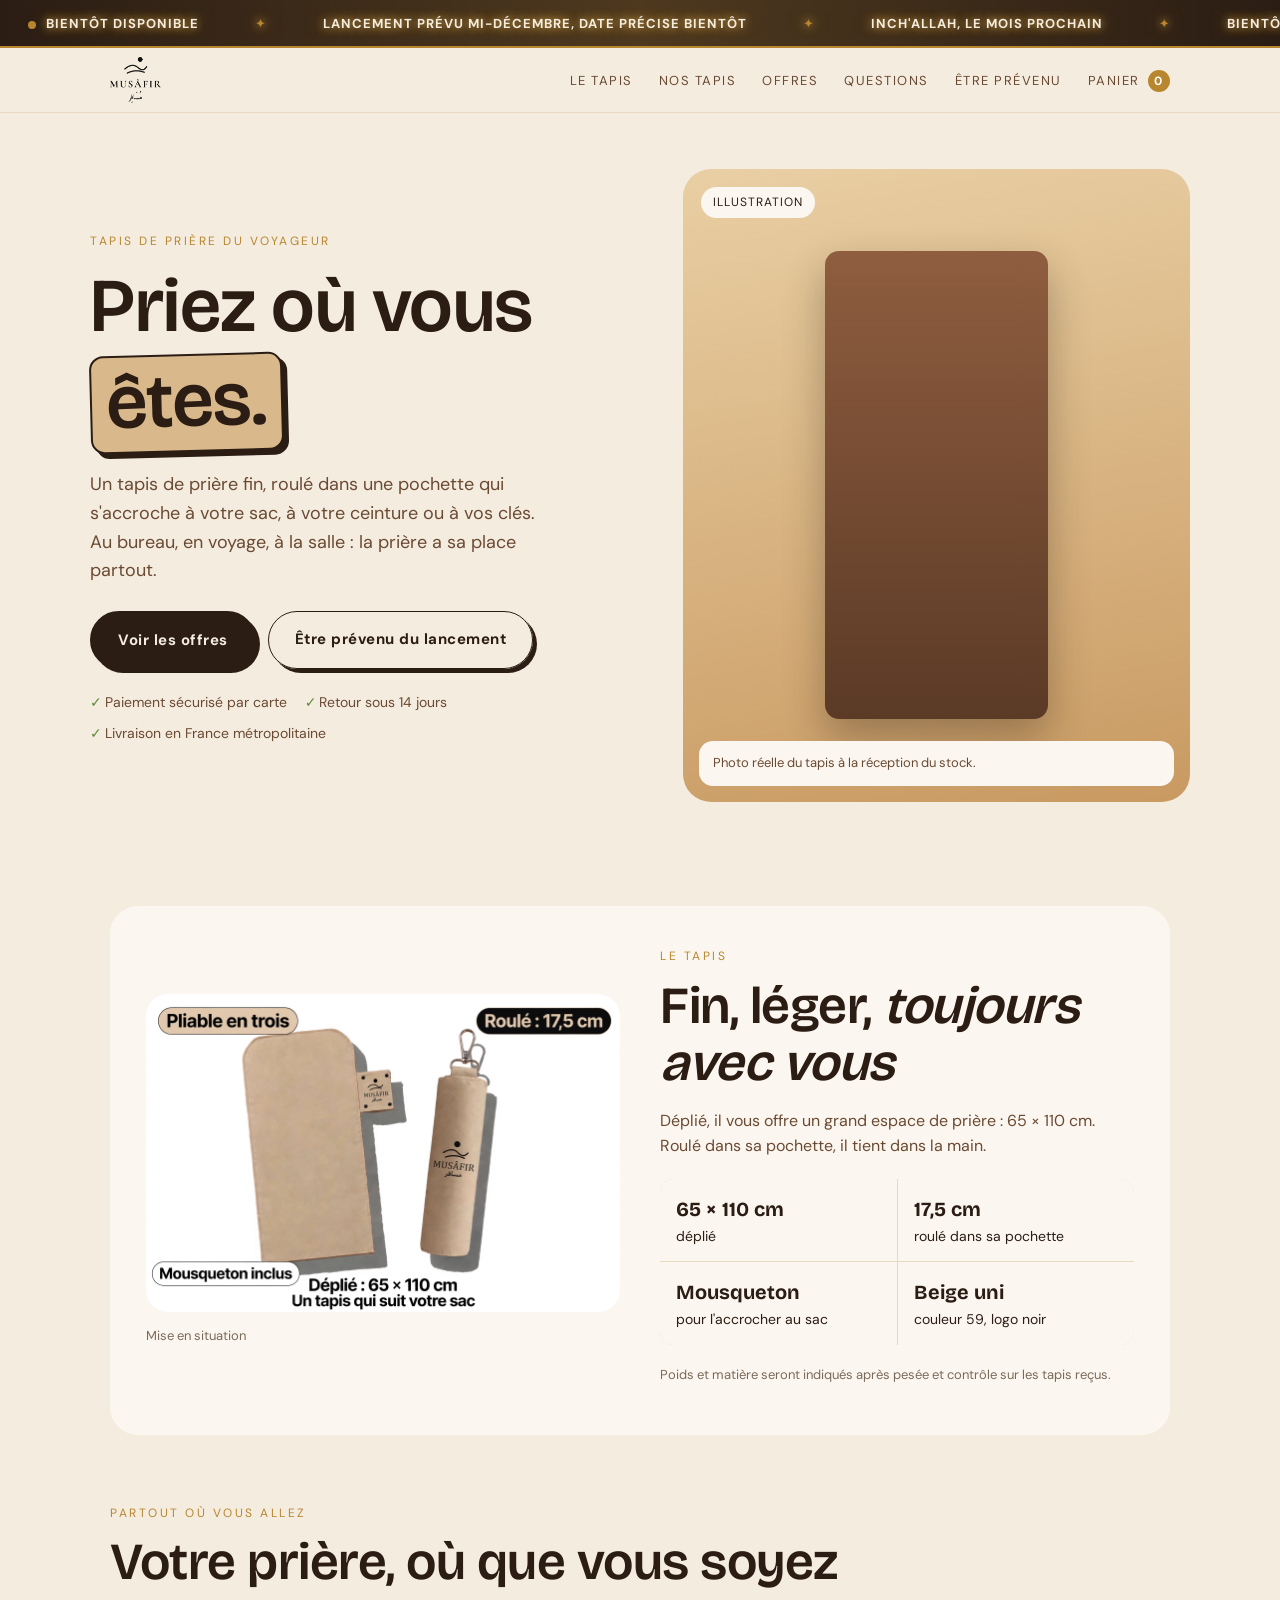
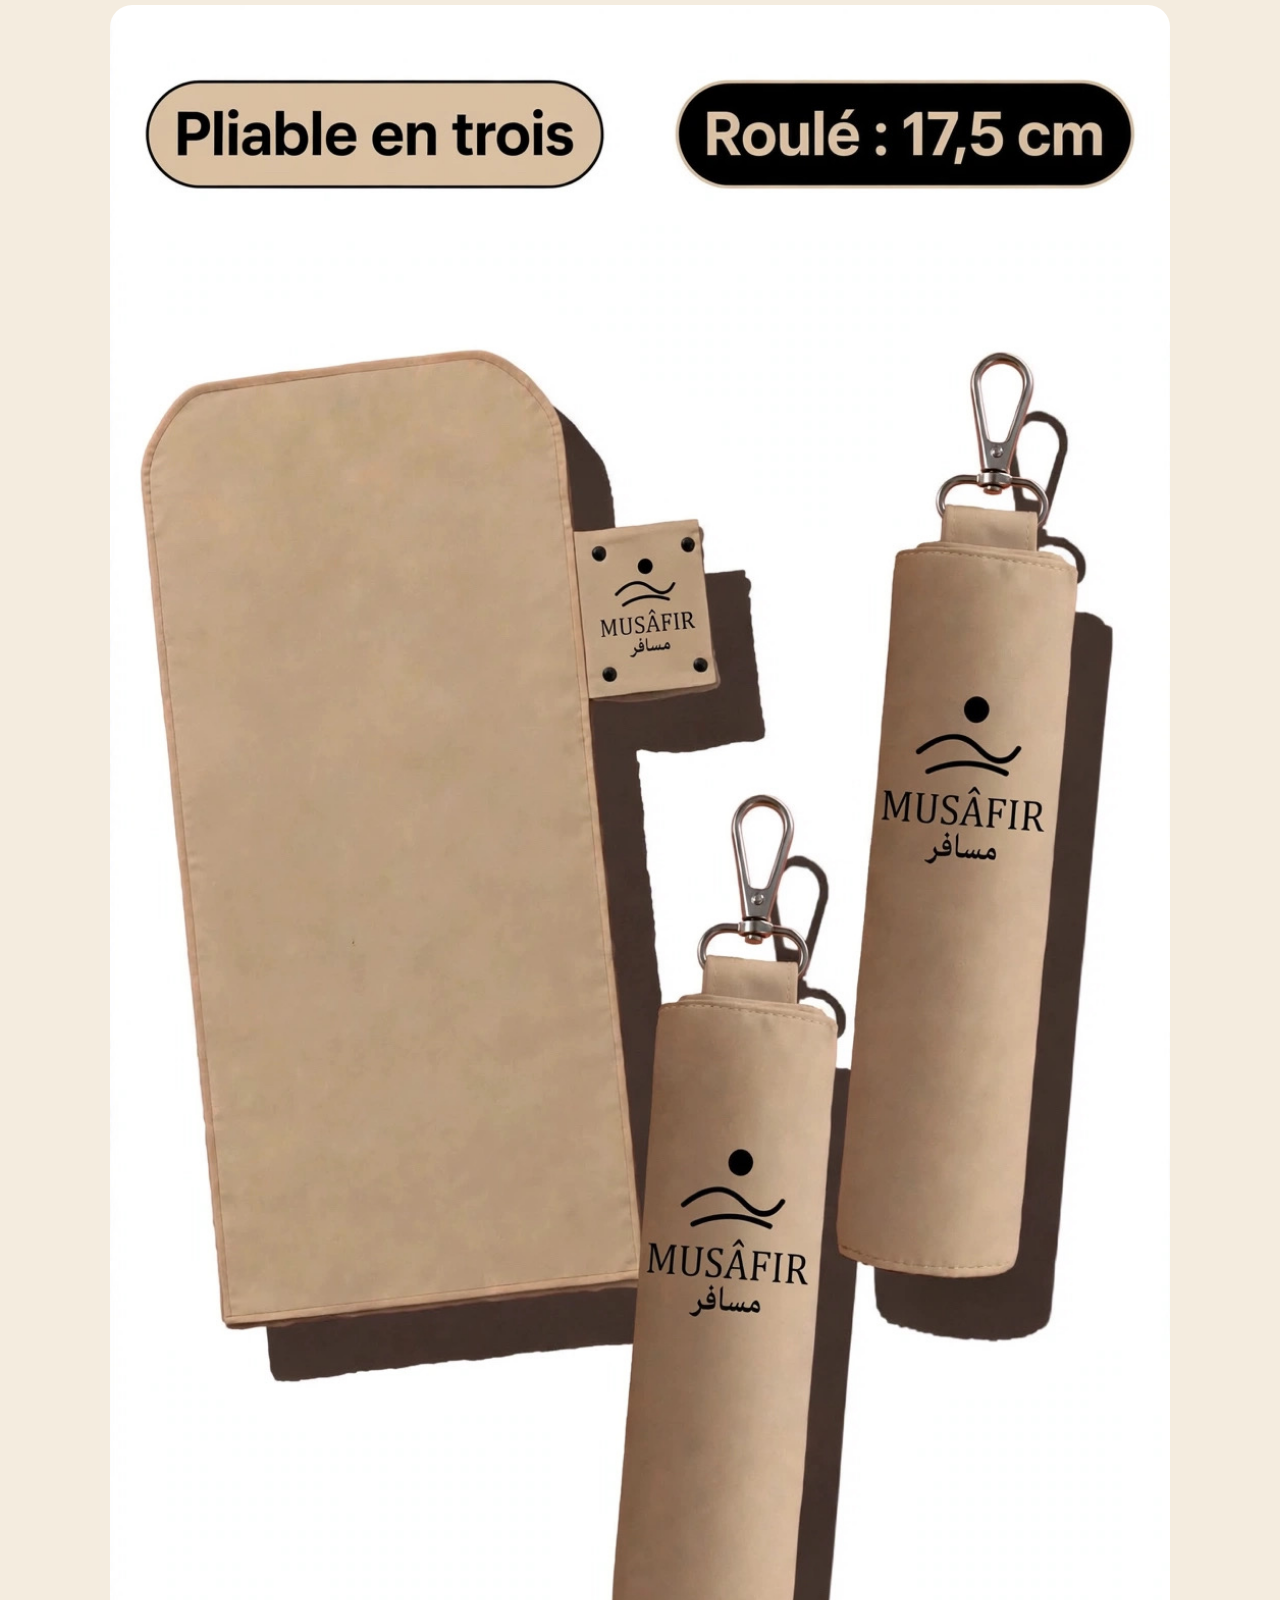
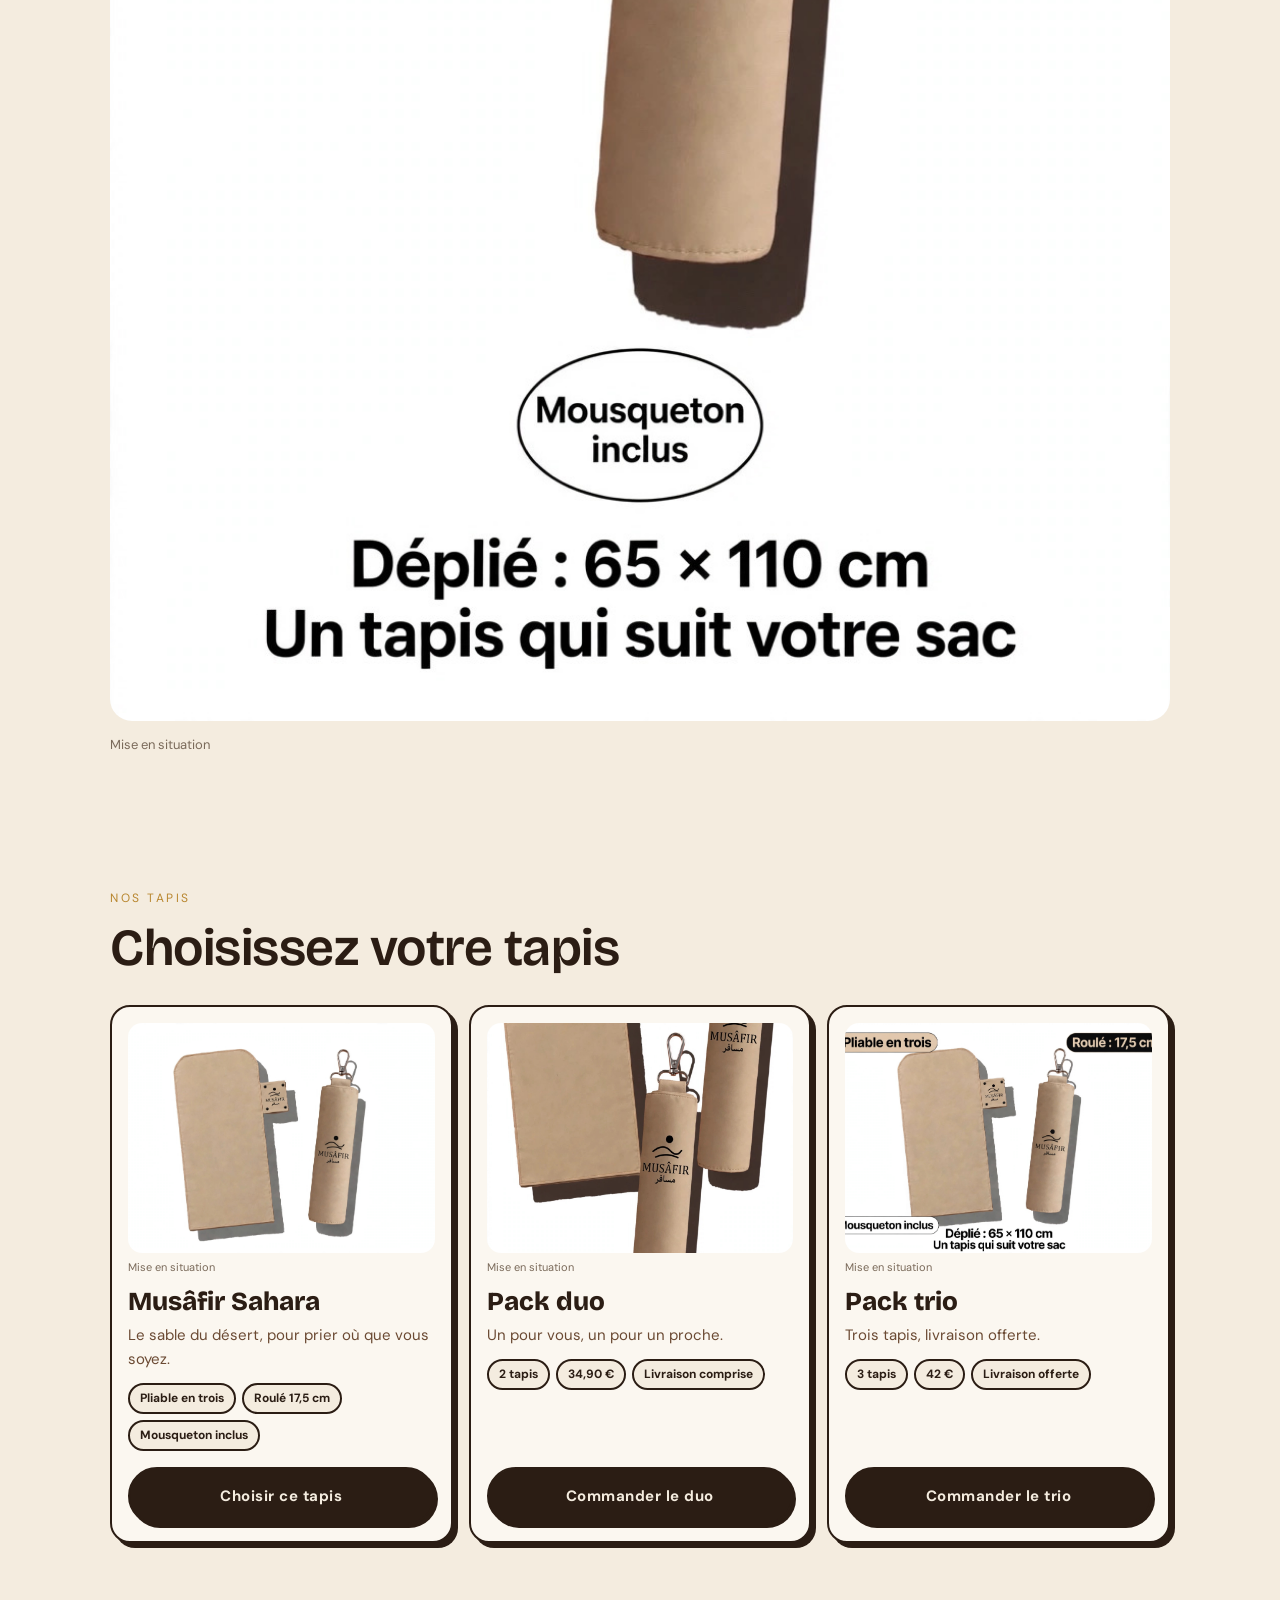
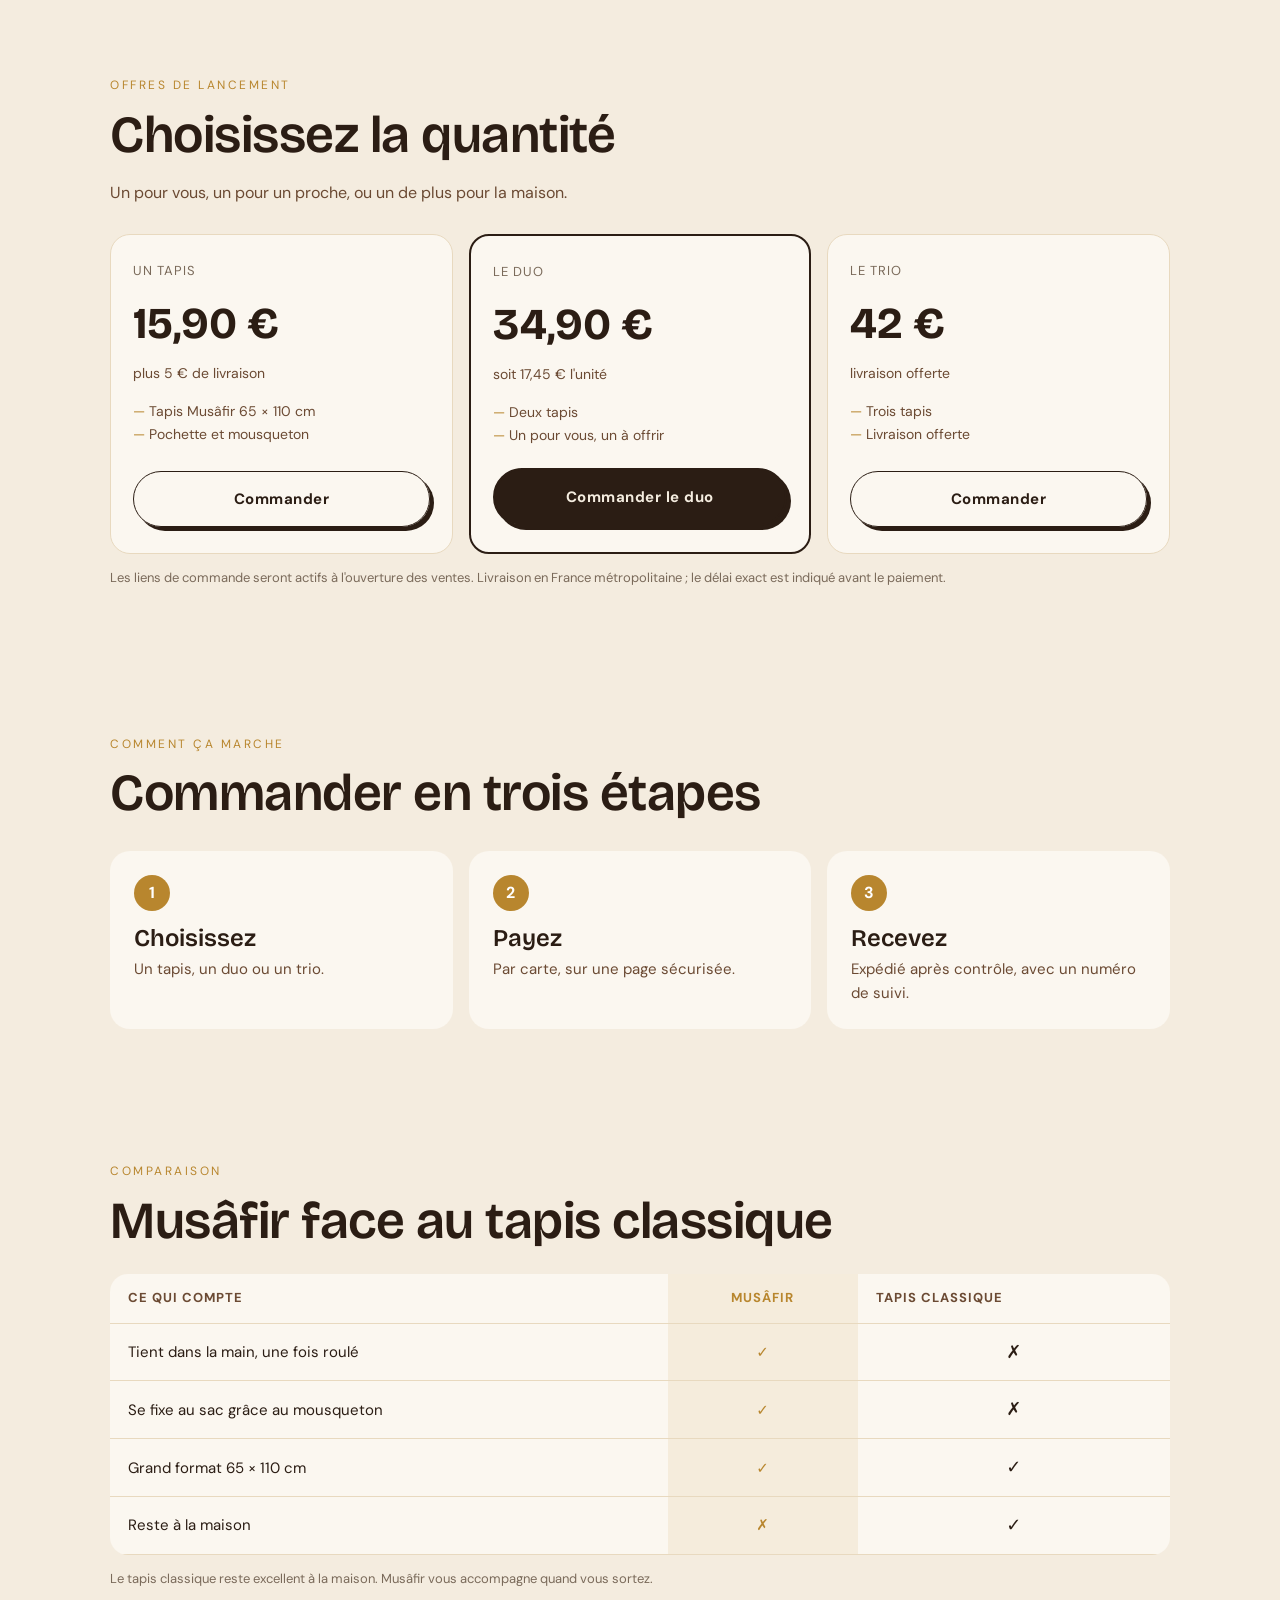
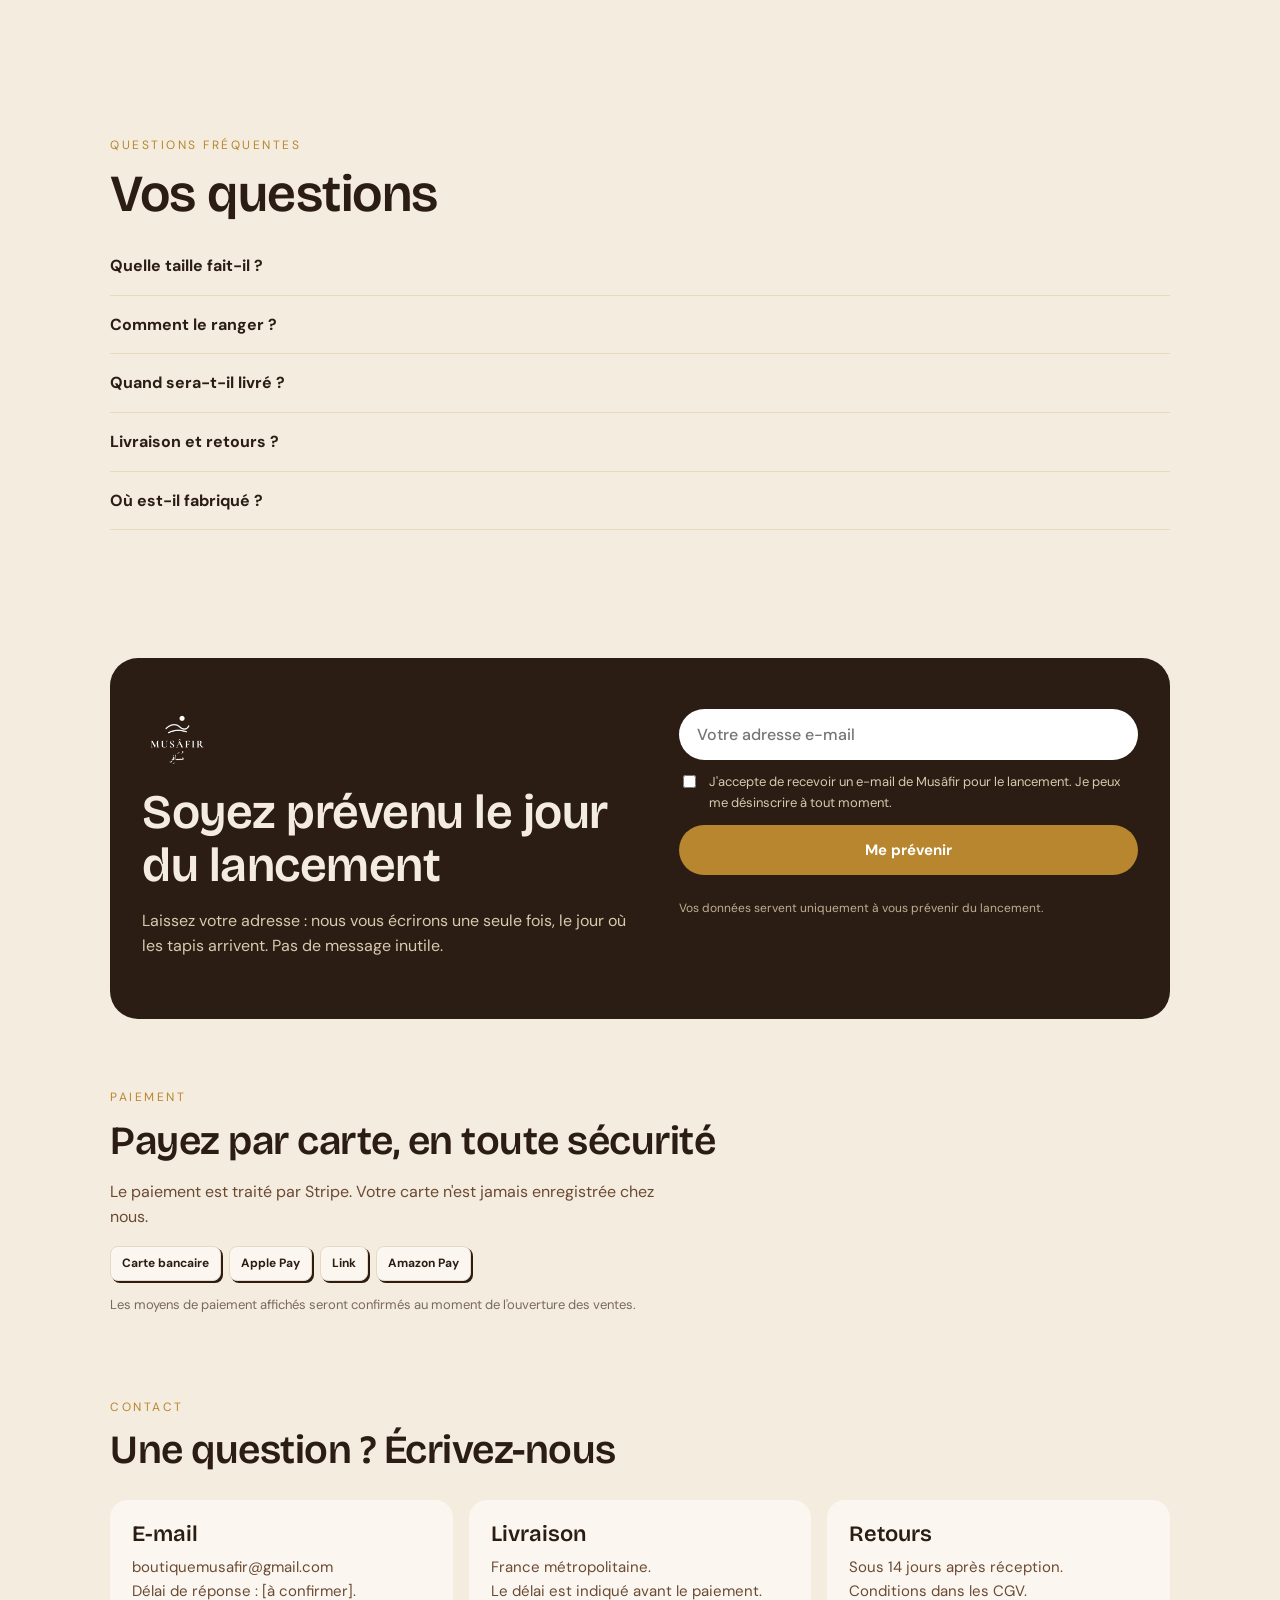
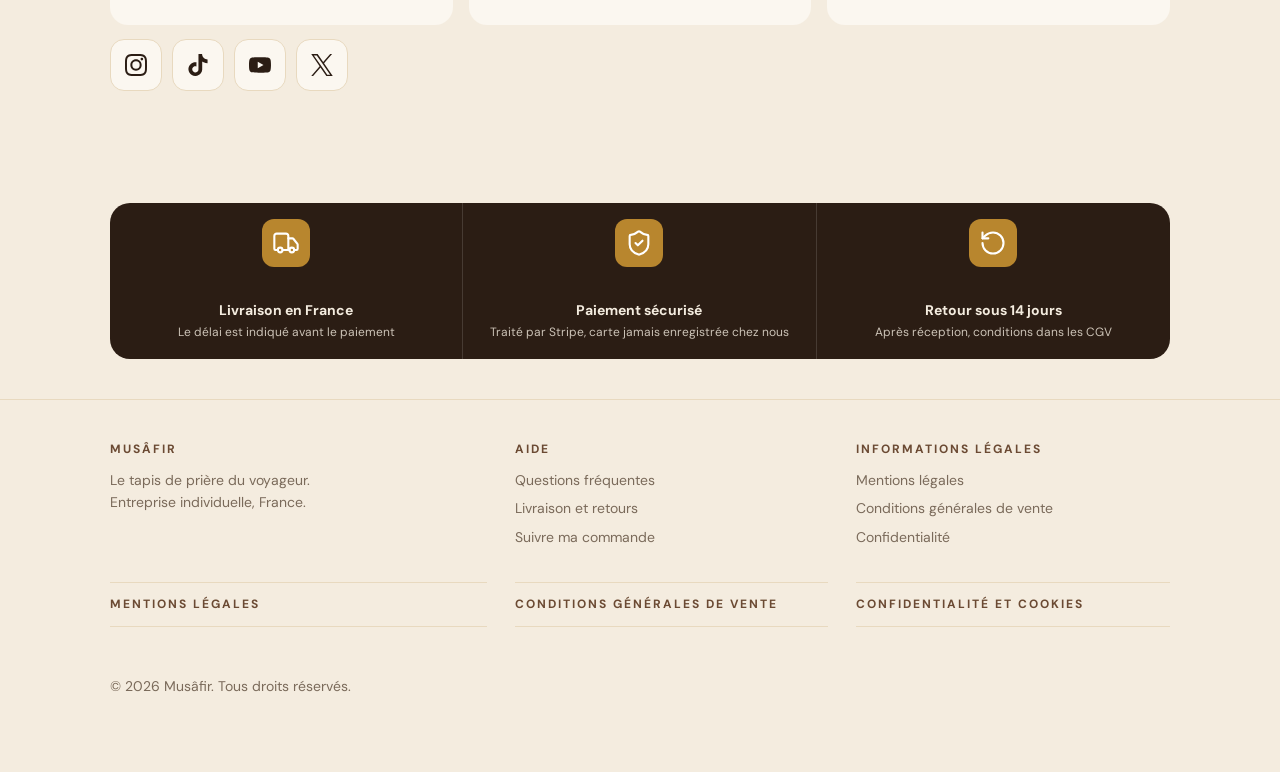
==== commit 46846061: "Site : remplacement par la nouvelle version (maquette v12) Remplace l'ancienne version du site par l" ====
--- a/index.html
+++ b/index.html
@@ -1,336 +1,510 @@
-<!doctype html><html lang="fr"><head><meta charset="utf-8"><meta name="viewport" content="width=device-width,initial-scale=1"><title>Musâfir · Le tapis de prière porte-clés</title><meta name="description" content="Musâfir : un tapis de prière fin de 65 × 110 cm, roulé dans une pochette qui s'accroche à votre sac. Lancement mi-décembre.">
-<link rel="icon" href="img/icon.png"><link rel="apple-touch-icon" href="img/apple-touch-icon.png">
-<meta property="og:title" content="Musâfir · Le tapis de prière porte-clés"><meta property="og:image" content="https://musafirofficiel.com/img/tube-t.png">
-<link rel="preconnect" href="https://fonts.googleapis.com"><link rel="preconnect" href="https://fonts.gstatic.com" crossorigin>
-<link href="https://fonts.googleapis.com/css2?family=Cormorant+Garamond:wght@500;600;700&family=Manrope:wght@400;500;600;700&family=Amiri:wght@400;700&display=swap" rel="stylesheet">
+<!doctype html>
+<html lang="fr">
+<head>
+<meta charset="utf-8">
+<meta name="viewport" content="width=device-width,initial-scale=1">
+<title>Musâfir · Le tapis de prière du voyageur</title>
+<meta name="description" content="Musâfir : un tapis de prière fin, roulé dans une pochette qui s'accroche à votre sac. 65 × 110 cm, livraison en France.">
+<link rel="preconnect" href="https://fonts.googleapis.com">
+<link href="https://fonts.googleapis.com/css2?family=Bricolage+Grotesque:wght@500;700;800&family=DM+Sans:wght@400;500;700&display=swap" rel="stylesheet">
 <style>
-:root{--ink:#2B1D14;--brown:#6B4A33;--sand:#F4ECDF;--sand2:#E8DAC3;--dune:#D9B98C;--gold:#B8862F;--mute:#7A6858}
-*{box-sizing:border-box}body{margin:0;background:var(--sand);color:var(--ink);font:16px/1.6 Jost,sans-serif}
-img{max-width:100%;display:block}a{color:inherit}
-.bar{background:var(--ink);color:#F4ECDF;text-align:center;font-size:12.5px;letter-spacing:1.5px;padding:9px 12px;font-weight:500}
-header{display:flex;align-items:center;justify-content:space-between;padding:14px 20px;background:var(--sand);border-bottom:1px solid var(--sand2)}
-header .ic{width:26px;height:26px}header img{height:46px}
-.menu{display:flex;justify-content:center;gap:20px;padding:10px;font-size:13px;letter-spacing:2px;text-transform:uppercase;color:var(--brown);border-bottom:1px solid var(--sand2)}
-.hero{position:relative;overflow:hidden;background:linear-gradient(180deg,#F7E6CC 0%,#EFCF9E 55%,#D9A869 100%);padding:44px 22px 0;text-align:center}
-.hero h1{font-family:"Playfair Display",serif;font-weight:800;font-size:44px;line-height:1.02;margin:0;color:var(--ink)}
-.hero h1 em{font-style:italic;font-weight:500;color:var(--brown)}
-.hero p{font-family:"Playfair Display",serif;font-style:italic;font-size:18px;color:#5a4636;margin:14px auto 0;max-width:320px}
-.hero .btn{display:inline-block;margin-top:20px;background:var(--ink);color:#F4ECDF;text-decoration:none;padding:13px 26px;border-radius:30px;font-weight:600;letter-spacing:1px;font-size:14px}
-.hero .scene{position:relative;height:300px;margin-top:20px}
-.hero .sun{position:absolute;right:46px;top:18px;width:70px;height:70px;border-radius:50%;background:#FFF1D6;box-shadow:0 0 60px #FFE2B0}
-.hero svg{position:absolute;bottom:0;left:0;width:100%}
-.hero .tube{position:absolute;left:50%;bottom:40px;height:230px;transform:translateX(-50%) rotate(-8deg);filter:drop-shadow(0 18px 18px #6b4a3366)}
-.hero .badge{position:absolute;left:18px;bottom:118px;background:#FFF8EC;border-radius:16px;padding:9px 14px;font-size:12.5px;font-weight:600;box-shadow:0 6px 18px #0002;text-align:left;line-height:1.3}
-.hero .badge b{font-family:"Playfair Display";font-size:18px;display:block}
-.marq{background:var(--brown);color:#F4ECDF;font-size:12.5px;letter-spacing:2px;font-weight:600;white-space:nowrap;overflow:hidden;padding:12px 0;text-align:center}
-section{padding:42px 20px}
-h2{font-family:"Playfair Display",serif;font-weight:800;font-size:32px;line-height:1.08;margin:0 0 6px;color:var(--ink)}
-h2 em{font-style:italic;font-weight:500;color:var(--gold)}
-.kick{font-size:12px;letter-spacing:3px;text-transform:uppercase;color:var(--gold);font-weight:600}
-.grid{display:grid;grid-template-columns:1fr 1fr;gap:12px;margin-top:18px}
-.card{border-radius:20px;overflow:hidden;background:#fff}
-.card .pic{aspect-ratio:3/4;display:flex;align-items:center;justify-content:center;position:relative}
-.card .pic img{height:80%}
-.card .t{padding:12px 14px}.card .t b{font-family:"Playfair Display";font-size:17px;display:block;line-height:1.2}
-.card .t span{font-size:13px;color:var(--mute)}.card .t .p{font-size:18px;font-weight:600;color:var(--ink);margin-top:4px;display:block}
-.pill{position:absolute;top:10px;left:10px;background:var(--ink);color:#F4ECDF;font-size:11px;letter-spacing:1px;border-radius:20px;padding:5px 10px}
-.soon .pic{background:repeating-linear-gradient(45deg,#efe5d4 0 10px,#f6efe3 10px 20px)}
-.soon .pic span{font-family:"Playfair Display";font-style:italic;color:var(--mute);font-size:17px;text-align:center;padding:10px}
-.packs{display:grid;grid-template-columns:repeat(3,1fr);gap:8px;margin-top:18px}
-.packs div{background:#fff;border-radius:16px;padding:14px 6px;text-align:center}
-.packs span{font-size:12px;color:var(--mute);letter-spacing:1px;text-transform:uppercase}.packs b{display:block;font-family:"Playfair Display";font-size:24px;margin:2px 0}
-.packs small{font-size:11.5px;color:var(--gold);font-weight:600}.packs .best{background:var(--ink);color:#F4ECDF}.packs .best span{color:#d9c9ae}
-.sahara{background:linear-gradient(180deg,#E9CFA4,#D8B07A);border-radius:24px;padding:26px 22px;margin-top:6px;display:flex;gap:16px;align-items:center}
-.sahara .sw{flex:none;width:74px;height:74px;border-radius:50%;background:#CBBF9F;border:4px solid #fff;box-shadow:0 6px 16px #0002}
-.sahara p{margin:6px 0 0;color:#4a3828;font-size:15px}
-.story{background:var(--ink);color:#EADFCC}.story h2{color:#F4ECDF}.story p{color:#d6c8b2;font-size:16px}.story .ar{font-family:Amiri;font-size:24px;color:var(--dune)}
-.sig{font-family:"Playfair Display";font-style:italic;color:var(--dune);font-size:19px;margin-top:8px}
-.social{display:grid;grid-template-columns:repeat(3,1fr);gap:10px;margin-top:16px}
-.social a{background:#fff;border-radius:16px;padding:16px 6px;text-align:center;text-decoration:none;font-weight:600;font-size:13px}
-.social a i{display:block;font-style:normal;font-size:24px;margin-bottom:4px}
-.eng{display:grid;grid-template-columns:1fr 1fr;gap:10px;margin-top:16px}.eng div{background:#fff;border-radius:16px;padding:14px}
-.eng b{font-family:"Playfair Display";font-size:16px;display:block}.eng span{font-size:13px;color:var(--mute)}
-footer{background:var(--brown);color:#F4ECDF;text-align:center;padding:30px 20px;font-size:13px}
-footer .s{font-family:"Playfair Display";font-style:italic;font-size:20px;margin-bottom:10px}
-
-.lang{display:flex;gap:6px}.lang button{border:1px solid var(--sand2);background:#fff;border-radius:14px;padding:4px 9px;font:600 12px Jost;color:var(--ink)}
-.lang button.on{background:var(--ink);color:#F4ECDF;border-color:var(--ink)}
-.why{background:#fff;border-radius:22px;padding:6px 14px;margin-top:16px}
-.why table{width:100%;border-collapse:collapse}.why th{font-size:12px;letter-spacing:1px;padding:14px 4px 10px;vertical-align:bottom}
-.why th.m{font-family:"Playfair Display";font-size:16px;letter-spacing:0;color:var(--brown)}
-.why td{padding:13px 4px;border-top:1px solid var(--sand2);font-size:14.5px}.why td.c{text-align:center;font-size:20px;width:70px}
-.ok{color:#5E8B3A}.no{color:#B54A3A}.why .note{font-size:14.5px;color:var(--ink);background:var(--sand);border-radius:14px;padding:14px;margin:6px 0 14px;line-height:1.5}
-.social a svg{width:30px;height:30px;display:block;margin:0 auto 6px}
-html[dir=rtl] body{font-family:Amiri,Jost,serif}html[dir=rtl] h1,html[dir=rtl] h2,html[dir=rtl] .card .t b,html[dir=rtl] .packs b{font-family:Amiri,serif}
-html[dir=rtl] .hero h1 em,html[dir=rtl] h2 em{font-style:normal}html[dir=rtl] .kick{letter-spacing:0}
-html[dir=rtl] .hero .badge{left:auto;right:18px;text-align:right}
-.menu a{text-decoration:none}header a{display:block}
-.mini{font-size:12px;color:var(--mute);text-align:center;margin:12px 0 0}
-.faq{margin-top:16px;background:#fff;border-radius:20px;padding:4px 16px}
-.faq details{border-top:1px solid var(--sand2);padding:14px 0}.faq details:first-child{border-top:0}
-.faq summary{font-weight:600;cursor:pointer;list-style:none;display:flex;justify-content:space-between;gap:10px}
-.faq summary::after{content:"+";color:var(--gold);font-size:20px;line-height:1}.faq details[open] summary::after{content:"–"}
-.faq p{margin:8px 0 0;color:var(--mute);font-size:15px}.faq a{color:var(--gold)}
-.mail{text-align:center;margin-top:20px;font-size:15px}.mail span{display:block;margin-bottom:10px}
-.btn2{display:inline-block;background:var(--ink);color:#F4ECDF;text-decoration:none;padding:12px 22px;border-radius:30px;font-weight:600;font-size:14px}
-footer .legal a{color:#F4ECDF}
-@media(min-width:760px){body>section,.hero>*{max-width:720px;margin-left:auto;margin-right:auto}.hero h1{margin:0 auto}}
-.wl{background:var(--ink);color:#F4ECDF;border-radius:24px;padding:28px 22px;text-align:center}.wl h2{color:#F4ECDF}.wl h2 em{color:var(--dune)}.wl .kick{color:var(--dune)}
-.wl p{color:#d9c9ae;font-size:15px;margin:8px 0 16px}.wl form{display:flex;gap:8px;flex-wrap:wrap}.wl input[type=email]{flex:1 1 180px;min-width:0;border:0;border-radius:30px;padding:13px 16px;font:500 16px Jost;color:var(--ink)}
-.wl button{border:0;border-radius:30px;padding:13px 20px;background:var(--gold);color:#fff;font:600 15px Jost;cursor:pointer}.wl .wc{display:flex;gap:8px;align-items:flex-start;text-align:left;font-size:12.5px;color:#cbb99c;margin-top:12px;line-height:1.4}
-.wl .wc input{margin-top:2px;flex:none}.wmsg{min-height:20px;font-weight:600;margin:10px 0 0!important}.wmsg.ok{color:#9fd18b!important}.wmsg.err{color:#f0a28f!important}
-.new{display:inline-block;margin-right:8px;background:#c0392b;color:#fff;font:700 10px Jost;letter-spacing:1.5px;padding:3px 8px;border-radius:10px;margin-bottom:6px}
-.gift{display:block;font-style:normal;font-size:11px;font-weight:600;color:var(--brown);margin-top:6px;line-height:1.3}
-.steps5{display:grid;grid-template-columns:repeat(2,1fr);gap:10px;margin-top:16px}.st{background:#fff;border-radius:18px;padding:12px;text-align:center;position:relative}
-.st b{position:absolute;top:10px;left:12px;width:24px;height:24px;border-radius:50%;background:var(--gold);color:#fff;font-size:13px;line-height:24px}
-.st svg{width:100%;max-width:130px;height:120px}.st h4{margin:4px 0 2px;font-family:"Playfair Display";font-size:16px}.st p{margin:0;font-size:12.5px;color:var(--mute)}
-.st:last-child{grid-column:1/-1}
-.gift-box{background:linear-gradient(160deg,#2B1D14,#4a3324);color:#F4ECDF;border-radius:24px;padding:26px 22px}.gift-box h2{color:#F4ECDF}.gift-box h2 em{color:var(--dune)}
-.gift-box p{color:#d9c9ae;font-size:15px}.gift-box ul{list-style:none;padding:0;margin:14px 0 18px;font-size:14.5px;line-height:1.9}.gift-box .btn2{background:var(--gold)}
-.pay{display:flex;flex-wrap:wrap;gap:8px;justify-content:center;margin-top:12px}.pay span{background:#fff;border:1px solid var(--sand2);border-radius:8px;padding:8px 12px;font:600 13px Jost;color:var(--ink)}
-.pb{display:inline-flex;align-items:center;justify-content:center;width:64px;height:40px;border:1px solid;border-radius:8px}.pb svg{width:58px;height:24px}
-.ficons{display:flex;gap:26px;justify-content:center;margin:18px 0 22px}.ficons a{color:#F4ECDF}.ficons svg{width:28px;height:28px}
-.fpay{display:flex;flex-wrap:wrap;gap:8px;justify-content:center;max-width:320px;margin:0 auto}.fpay .pb{width:56px;height:36px;border-radius:6px}.fpay .pb svg{width:50px}
-.fsec{font-size:12px;color:#e7d9c0;margin:10px 0 18px}
-
-.marq{text-align:left;background:#856649;padding:12px 0}
-.marq .track{display:inline-flex;white-space:nowrap;animation:defile 26s linear infinite}
-.marq .track span{padding-right:0}
-@keyframes defile{from{transform:translateX(0)}to{transform:translateX(-50%)}}
-html[dir=rtl] .marq .track{animation-name:defile-rtl}
-@keyframes defile-rtl{from{transform:translateX(0)}to{transform:translateX(50%)}}
-.hero h1 em{background:linear-gradient(90deg,#856649,#C48967,#B8862F,#C48967,#856649);background-size:300% 100%;-webkit-background-clip:text;background-clip:text;color:transparent;animation:dunes 9s ease-in-out infinite}
-@keyframes dunes{0%,100%{background-position:0% 50%}50%{background-position:100% 50%}}
-.hero{background:linear-gradient(180deg,#F7EEDF 0%,#EDDDC2 55%,#E1D1B7 100%)}
-.dunes{line-height:0;margin-top:-8px}.dunes svg{width:100%;height:70px;display:block}
-@media (prefers-reduced-motion:reduce){.marq .track,.hero h1 em{animation:none}}
-button.btn{border:0;font-family:inherit;font-weight:600;font-size:14px;letter-spacing:1px;cursor:pointer;padding:13px 26px;border-radius:30px;background:var(--ink);color:#F4ECDF}.plnav{display:flex;flex-wrap:wrap;justify-content:center;gap:8px;margin:14px 0 4px}.plnav .btn{margin:0;white-space:nowrap;line-height:1.3;text-align:center;padding:11px 14px;font-size:13px;letter-spacing:.3px}#plgo{flex:1}#plprev,#plnext{background:none;color:var(--ink);border:1.5px solid var(--ink)}.qnote{text-align:center;font-size:12.5px;color:var(--mute);margin:0}
-.plview{background:#fff;border-radius:22px;padding:10px 10px 16px;margin:8px 0 14px;box-shadow:0 8px 24px #2b1d1414}#plcv{width:100%;aspect-ratio:600/640;display:block}.plcap{text-align:center;padding:0 10px}.plcap b{display:block;font-family:"Playfair Display",serif;font-size:20px;color:var(--ink)}.plcap span{display:block;font-size:14px;color:var(--mute);margin-top:2px;min-height:42px}.stimg{width:100%;max-width:150px;height:auto;display:block;margin:0 auto}.pldots{display:flex;gap:6px;justify-content:center;margin-top:8px}.pldots i{width:8px;height:8px;border-radius:50%;background:#E1D1B7;transition:.3s}.pldots i.on{background:var(--gold);width:22px;border-radius:5px}
-.qib{width:220px;height:220px;margin:18px auto 6px;border-radius:50%;background:#fff;box-shadow:0 8px 24px #2b1d1418}.qib svg{width:100%;height:100%}.qmsg{text-align:center;color:var(--mute);min-height:22px;margin:4px 0}#qibla .btn{display:block;margin:10px auto 0;width:max-content}
-.st{transition:transform .35s,box-shadow .35s}.st.on{transform:scale(1.04);box-shadow:0 0 0 3px var(--gold)}
-.stick{position:fixed;left:16px;right:16px;bottom:calc(12px + env(safe-area-inset-bottom,0px));z-index:20;background:var(--ink);color:#F4ECDF;text-align:center;text-decoration:none;padding:14px;border-radius:30px;font-weight:600;font-size:14px;letter-spacing:.5px;box-shadow:0 6px 18px #0003;transform:translateY(140%);transition:transform .3s}.stick.show{transform:none}@media(min-width:760px){.stick{display:none}}
-</style><style id="refonte-design">
-html,body{overflow-x:hidden;overflow-x:clip}
-.stick{direction:ltr;width:auto;max-width:calc(100vw - 32px);box-sizing:border-box}
-.marq{contain:paint;max-width:100vw;direction:ltr}
-.marq .track{direction:rtl}
-/* Refonte : palette et typographie demandées ; contenu, langues et formulaire inchangés */
-:root{--ink:#30231C;--sand:#F7F2E9;--sand2:#E8D9C2;--gold:#B58B45;--mute:#827567;--blanc:#FFFCF6}
-body{font-family:Manrope,system-ui,sans-serif;font-size:19px;line-height:1.7;background:var(--sand);color:var(--ink)}
-h1,h2,h3,.brand,.price{font-family:"Cormorant Garamond",Georgia,serif;font-weight:600}
-h1{font-size:clamp(40px,11vw,66px);line-height:1.1}
-h2{font-size:clamp(34px,9vw,50px);line-height:1.15}
-h3{font-size:clamp(24px,6vw,30px)}
-p,li,summary,details p{font-size:clamp(17px,4.6vw,20px)}
-button,.btn,input{font-family:Manrope,system-ui,sans-serif}
-button{font-size:18px;font-weight:700}
-input{font-size:19px}
-.note,small,.mini{font-size:16px}
+:root{
+  --sand:#F4ECDF; --sand2:#E8D9BF; --paper:#FBF7F0;
+  --ink:#2B1D14; --brown:#6B4A33; --mute:#7a6a5a;
+  --dune:#D9B98C; --gold:#B8862E; --sage:#5E8B3A;
+}
+@media (prefers-color-scheme: dark){
+  :root:not([data-theme="light"]){ --sand:#1d1610; --sand2:#2e2219; --paper:#241a13; --ink:#F4ECDF; --brown:#d9c9ae; --mute:#b5a58f; --dune:#c9a46b; --gold:#d9a84a; }
+}
+:root[data-theme="dark"]{ --sand:#1d1610; --sand2:#2e2219; --paper:#241a13; --ink:#F4ECDF; --brown:#d9c9ae; --mute:#b5a58f; --dune:#c9a46b; --gold:#d9a84a; }
+*{box-sizing:border-box}
+html{scroll-behavior:smooth}
+body{margin:0;background:var(--sand);color:var(--ink);font:16px/1.6 "DM Sans",system-ui,sans-serif;overflow-x:hidden}
+img{max-width:100%;display:block}
+h1,h2,h3{font-family:"Bricolage Grotesque",system-ui,sans-serif;font-weight:600;line-height:1.1;margin:0}
+a{color:inherit}
+.wrap{max-width:1100px;margin:0 auto;padding:0 20px}
+
+/* En-tête */
+header{position:sticky;top:0;z-index:20;background:color-mix(in srgb,var(--sand) 92%,transparent);backdrop-filter:blur(8px);border-bottom:1px solid var(--sand2)}
+header .wrap{display:flex;align-items:center;justify-content:space-between;height:64px}
+.brand{font-family:"Bricolage Grotesque",system-ui,sans-serif;font-size:26px;font-weight:700;letter-spacing:.5px;text-decoration:none}
+.brand em{font-style:normal;color:var(--gold)}
+nav a{font-size:13px;letter-spacing:1.5px;text-transform:uppercase;text-decoration:none;margin-left:22px;color:var(--brown)}
+.cta-sm{background:var(--ink);color:var(--sand)!important;padding:9px 16px;border-radius:30px;letter-spacing:1px}
+.menu-btn{display:none;width:46px;height:46px;border:2.5px solid var(--ink);border-radius:14px;background:var(--paper);box-shadow:3px 3px 0 var(--ink);cursor:pointer;align-items:center;justify-content:center}
+.menu-btn span,.menu-btn span::before,.menu-btn span::after{display:block;width:20px;height:2px;background:var(--ink);position:relative;content:""}
+.menu-btn span::before{position:absolute;transform:translateY(-6px)}
+.menu-btn span::after{position:absolute;transform:translateY(6px)}
+.drawer{position:fixed;inset:0;background:var(--sand);z-index:30;padding:90px 24px 40px;display:none;flex-direction:column;gap:6px}
+.drawer.open{display:flex}
+.drawer a{font-family:"Bricolage Grotesque",sans-serif;font-size:26px;font-weight:800;text-decoration:none;color:var(--ink);padding:12px 0;border-bottom:2px solid var(--sand2)}
+.drawer .close{position:absolute;top:18px;right:20px;width:46px;height:46px;border:2.5px solid var(--ink);border-radius:14px;background:var(--paper);font-size:24px;cursor:pointer;color:var(--ink)}
+@media (max-width:640px){nav a:not(.cart){display:none}.menu-btn{display:inline-flex}nav .cart{font-size:13px}}
+
+/* Accueil */
+.hero{padding:56px 0 40px;display:grid;grid-template-columns:1.1fr 1fr;gap:36px;align-items:center}
+.kicker{display:inline-block;font-size:12px;letter-spacing:2.5px;text-transform:uppercase;color:var(--gold);margin-bottom:14px}
+.hero h1{font-size:clamp(44px,6.5vw,76px)}
+.hero h1 em{color:var(--gold);font-style:normal}
+.sticker{display:inline-block;background:var(--dune);color:var(--ink);border:2.5px solid var(--ink);border-radius:14px;padding:4px 14px 6px;box-shadow:5px 5px 0 var(--ink);transform:rotate(-1.5deg);margin-top:6px}
+h1,h2{letter-spacing:-.5px}
+.btn{box-shadow:4px 4px 0 var(--ink);border:2.5px solid var(--ink)}
+.btn.ghost{box-shadow:4px 4px 0 var(--ink);background:var(--paper)}
+.social a{display:inline-flex;align-items:center;gap:8px}
+.social svg{width:18px;height:18px}
+.pay span{box-shadow:2px 2px 0 var(--ink);border:2px solid var(--ink)}
+.hero p.lead{font-size:18px;color:var(--brown);margin:18px 0 26px;max-width:460px}
+.btns{display:flex;flex-wrap:wrap;gap:12px}
+.btn{display:inline-block;background:var(--ink);color:var(--sand);text-decoration:none;padding:15px 26px;border-radius:30px;font-weight:700;letter-spacing:.5px;font-size:15px}
+.btn.ghost{background:transparent;color:var(--ink);border:1.5px solid var(--ink)}
+.trust{display:flex;flex-wrap:wrap;gap:8px 18px;margin-top:22px;font-size:14px;color:var(--brown)}
+.trust span::before{content:"✓ ";color:var(--sage);font-weight:700}
+.bar{display:grid;grid-template-columns:repeat(3,1fr);gap:0;background:var(--ink);color:var(--sand);border-radius:20px;overflow:hidden;margin:8px 0 0}
+.bar div{padding:16px 14px;text-align:center;font-size:14px;font-weight:700;border-right:1px solid #ffffff22}
+.bar div:last-child{border-right:0}
+.bar small{display:block;font-weight:400;opacity:.8;font-size:12px;margin-top:2px}
+.sticky-cta{display:none}
+@media (max-width:640px){
+  .bar{grid-template-columns:1fr}
+  .bar div{border-right:0;border-bottom:1px solid #ffffff22}
+  .sticky-cta{display:block;position:fixed;left:12px;right:12px;bottom:12px;z-index:25}
+  .sticky-cta a{display:block;text-align:center;background:var(--gold);color:#fff;text-decoration:none;font-weight:700;padding:15px;border-radius:30px;box-shadow:0 6px 18px #2b1d1455;border:2.5px solid var(--ink)}
+}
+details.legal{border-top:1px solid var(--sand2);padding:12px 0}
+details.legal summary{cursor:pointer;font-size:12px;letter-spacing:2px;text-transform:uppercase;color:var(--brown);font-weight:700}
+details.legal p{font-size:14px;color:var(--mute)}
+.visual{position:relative;aspect-ratio:4/5;border-radius:28px;background:linear-gradient(170deg,#E9CFA4,#C99A62);overflow:hidden;display:flex;align-items:center;justify-content:center}
+.visual .ph{position:absolute;inset:auto 16px 16px 16px;background:var(--paper);border-radius:14px;padding:12px 14px;font-size:13px;color:var(--brown)}
+.visual .tag{position:absolute;top:18px;left:18px;background:var(--paper);border-radius:20px;padding:6px 12px;font-size:12px;letter-spacing:1px;text-transform:uppercase}
+.visual .mock{width:44%;aspect-ratio:1/2.1;border-radius:14px;background:linear-gradient(180deg,#8f5d3f,#5b3a26);box-shadow:0 18px 40px #2b1d1455}
+@media (max-width:820px){.hero{grid-template-columns:1fr;padding-top:32px}}
+
+/* Sections */
+section{padding:64px 0}
+.kick{font-size:12px;letter-spacing:2.5px;text-transform:uppercase;color:var(--gold)}
+.sec-title{font-size:clamp(34px,4.6vw,52px);margin:10px 0 14px}
+.sec-sub{color:var(--brown);max-width:560px}
+
+/* Produit */
+.product{display:grid;grid-template-columns:1fr 1fr;gap:40px;align-items:center;background:var(--paper);border-radius:28px;padding:36px}
+.product .visual{aspect-ratio:1/1}
+.specs{display:grid;grid-template-columns:1fr 1fr;gap:1px;background:var(--sand2);border-radius:14px;overflow:hidden;margin:20px 0}
+.specs div{background:var(--paper);padding:14px 16px;font-size:14px}
+.specs b{display:block;font-family:"Bricolage Grotesque",system-ui,sans-serif;font-size:20px}
+@media (max-width:820px){.product{grid-template-columns:1fr;padding:22px}}
+
+/* Offres */
+.offers{display:grid;grid-template-columns:repeat(3,1fr);gap:16px;margin-top:28px}
+.offer{background:var(--paper);border:1px solid var(--sand2);border-radius:20px;padding:26px 22px;display:flex;flex-direction:column}
+.offer.best{border:2px solid var(--ink)}
+.offer small{color:var(--mute);font-size:13px;letter-spacing:1px;text-transform:uppercase}
+.offer .price{font-family:"Bricolage Grotesque",system-ui,sans-serif;font-size:44px;font-weight:700;margin:8px 0 2px}
+.offer .per{font-size:14px;color:var(--brown)}
+.offer ul{padding:0;list-style:none;margin:16px 0 22px;font-size:14px;color:var(--brown);flex:1}
+.offer ul li::before{content:"— ";color:var(--gold)}
+.offer .btn{text-align:center}
+.note{font-size:13px;color:var(--mute);margin-top:14px}
+@media (max-width:820px){.offers{grid-template-columns:1fr}}
+
+/* Étapes */
+.steps{display:grid;grid-template-columns:repeat(3,1fr);gap:16px;margin-top:28px}
+.step{background:var(--paper);border-radius:20px;padding:24px}
+.step b{display:inline-grid;place-items:center;width:36px;height:36px;border-radius:50%;background:var(--gold);color:#fff;font-weight:700;margin-bottom:14px}
+.step h3{font-size:24px;margin-bottom:6px}
+.step p{margin:0;color:var(--brown);font-size:15px}
+@media (max-width:820px){.steps{grid-template-columns:1fr}}
+
+/* Comparatif (critères vérifiés uniquement) */
+table{width:100%;border-collapse:collapse;margin-top:24px;background:var(--paper);border-radius:18px;overflow:hidden}
+th,td{padding:14px 18px;text-align:left;border-bottom:1px solid var(--sand2);font-size:15px}
+th{font-size:13px;letter-spacing:1px;text-transform:uppercase;color:var(--brown)}
+th.m,td.m{text-align:center;color:var(--gold);font-weight:700;background:color-mix(in srgb,var(--gold) 10%,transparent)}
+td.c{text-align:center;font-size:18px}
+
+/* Questions */
+details{border-bottom:1px solid var(--sand2);padding:16px 0}
+details summary{cursor:pointer;font-weight:700;list-style:none}
+details p{margin:10px 0 0;color:var(--brown)}
+
+/* Liste d'attente */
+.wait{background:var(--ink);color:var(--sand);border-radius:28px;padding:44px 32px;display:grid;grid-template-columns:1.1fr 1fr;gap:32px;align-items:center}
+.wait h2{color:var(--sand);font-size:clamp(34px,4.4vw,48px)}
+.wait p{color:#d9c9ae}
+.wait form{display:grid;gap:12px}
+.wait input[type=email]{width:100%;padding:15px 18px;border-radius:30px;border:0;font:500 16px "DM Sans";color:var(--ink)}
+.wait label{display:flex;gap:10px;align-items:flex-start;font-size:13px;color:#d9c9ae}
+.wait button{background:var(--gold);color:#fff;border:0;border-radius:30px;padding:15px;font:700 15px "DM Sans";cursor:pointer}
+.wait .hp{position:absolute;left:-9999px;width:1px;height:1px;overflow:hidden}
+.wait .legal{font-size:12px;color:#bfae92}
+@media (max-width:820px){.wait{grid-template-columns:1fr;padding:28px 22px}}
+
+.cart .count{display:inline-grid;place-items:center;min-width:22px;height:22px;border-radius:11px;background:var(--gold);color:#fff;font-size:12px;font-weight:700;margin-left:4px}
+.pay{display:flex;flex-wrap:wrap;gap:8px;margin:12px 0 0}
+.pay span{background:var(--paper);border:1px solid var(--sand2);border-radius:8px;padding:7px 11px;font-size:12px;font-weight:700;color:var(--ink)}
+.social{display:flex;gap:10px;flex-wrap:wrap;margin:14px 0 0}
+.social a{background:var(--paper);border:1px solid var(--sand2);border-radius:30px;padding:8px 14px;font-size:13px;text-decoration:none;color:var(--ink);font-weight:600}
+.contact-grid{display:grid;grid-template-columns:repeat(3,1fr);gap:16px;margin-top:28px}
+.contact-grid div{background:var(--paper);border-radius:18px;padding:22px}
+.contact-grid h3{font-size:22px;margin-bottom:8px}
+.contact-grid p{margin:0;color:var(--brown);font-size:15px}
+@media (max-width:820px){.contact-grid{grid-template-columns:1fr}}
+footer{padding:40px 0 60px;color:var(--mute);font-size:14px;border-top:1px solid var(--sand2);margin-top:40px}
+footer .wrap{display:grid;grid-template-columns:1.2fr 1fr 1fr;gap:28px}
+footer h4{font-size:12px;letter-spacing:2px;text-transform:uppercase;color:var(--brown);margin:0 0 10px}
+footer a{display:block;color:var(--mute);text-decoration:none;margin:0 0 6px}
+@media (max-width:820px){footer .wrap{grid-template-columns:1fr}}
+
+/* Icônes carrées */
+.bar svg{width:48px;height:48px;padding:10px;background:var(--gold);color:#fff;border-radius:12px;display:block;margin:0 auto 10px;box-sizing:border-box}
+.social a{padding:0;width:52px;height:52px;justify-content:center;border-radius:14px}
+.social a span{display:none}
+.social svg{width:22px;height:22px;margin:0}
+/* Bandeau lumineux « bientôt disponible » qui défile */
+.glow-banner{position:relative;overflow:hidden;background:var(--ink);color:#F4ECDF;border-bottom:2px solid var(--gold);padding:10px 0}
+.glow-banner::before{content:"";position:absolute;inset:0;background:linear-gradient(90deg,transparent,#D9A84A33,transparent);animation:shine 4s linear infinite}
+.glow-track{display:inline-flex;white-space:nowrap;animation:ping 14s ease-in-out infinite alternate;font-weight:700;letter-spacing:1px;font-size:13px;text-transform:uppercase}
+.glow-track span{padding:0 28px;text-shadow:0 0 8px #D9A84A,0 0 18px #D9A84A88}
+.glow-track span.dot{color:var(--gold)}
+.glow-wrap{overflow:hidden;position:relative;z-index:1}
+.glow-banner .pulse{display:inline-block;width:8px;height:8px;border-radius:50%;background:var(--gold);box-shadow:0 0 0 0 #D9A84A;animation:pulse 1.6s infinite;margin-right:10px;vertical-align:middle}
+@keyframes ping{0%{transform:translateX(0)}100%{transform:translateX(-50%)}}
+@keyframes shine{0%{transform:translateX(-100%)}100%{transform:translateX(100%)}}
+@keyframes pulse{0%{box-shadow:0 0 0 0 #D9A84A99}70%{box-shadow:0 0 0 10px #D9A84A00}100%{box-shadow:0 0 0 0 #D9A84A00}}
+@media (prefers-reduced-motion: reduce){.glow-track,.glow-banner::before,.glow-banner .pulse{animation:none}}
+
+/* Cartes produit */
+.cards{display:grid;grid-template-columns:repeat(3,1fr);gap:16px;margin-top:28px}
+.pcard{background:var(--paper);border:2.5px solid var(--ink);border-radius:20px;box-shadow:5px 5px 0 var(--ink);padding:16px;display:flex;flex-direction:column}
+.pcard .pimg{background:var(--sand2);border-radius:14px;aspect-ratio:4/3;display:flex;align-items:center;justify-content:center;font-size:12px;color:var(--mute);margin-bottom:14px;text-align:center;padding:10px}
+.pcard h3{font-size:26px;font-weight:800;margin-bottom:6px}
+.pcard p{margin:0 0 12px;color:var(--brown);font-size:15px}
+.pcard .tags{display:flex;flex-wrap:wrap;gap:6px;margin-bottom:16px}
+.pcard .tags span{border:2px solid var(--ink);border-radius:20px;padding:4px 10px;font-size:12px;font-weight:700;background:var(--sand)}
+.pcard .btn{margin-top:auto;text-align:center;box-shadow:3px 3px 0 var(--ink)}
+.pcard .note-img{font-size:11px;color:var(--mute);margin:-8px 0 12px}
+@media (max-width:820px){.cards{grid-template-columns:1fr}}
 </style>
-<style id="qibla-top">
-.qbar{position:relative;z-index:40;background:#30231C;text-align:center;padding:10px 12px}
-.qbar button{background:transparent;border:0;color:#F7F2E9;font:700 17px Manrope,system-ui,sans-serif;cursor:pointer;padding:6px 10px}
-.qpanel{display:none;position:fixed;inset:0;z-index:60;background:#F7F2E9;overflow:auto;padding:70px 22px 40px;margin:0}
-.qpanel.open{display:block}
-.qclose{position:absolute;top:14px;right:16px;background:#30231C;color:#F7F2E9;border:0;border-radius:50%;width:44px;height:44px;font-size:20px;cursor:pointer}
-</style></head><body><div class="qbar"><button id="qtop" type="button" data-i="xq">🕋 Trouver la Qibla</button></div>
-<div class="bar" data-i="bar"><a href="#attente" style="color:inherit;text-decoration:none">LANCEMENT MI-DÉCEMBRE · SOYEZ INFORMÉ EN PREMIER →</a></div>
-<header id="top"><a href="#top"><img src="img/logo-noir.png" alt="Musâfir"></a><div class="lang"><button data-l="fr" class="on">FR</button><button data-l="ar">ع</button><button data-l="en">EN</button></div></header>
-<nav class="menu"><a href="#top" data-i="m1">Accueil</a><a href="#collection" data-i="m2">Le tapis</a><a href="#histoire" data-i="m3">Histoire</a><a href="#contact" data-i="m4">Contact</a></nav>
-<div class="hero"><h1 data-i="h1">Toujours en route.<br><em>Jamais sans votre prière.</em></h1>
-<p data-i="hp">Un tapis de prière fin, roulé dans une pochette qui s'accroche à votre sac.</p><a class="btn" href="#collection" data-i="hb">Découvrir le tapis</a>
-<div class="scene"><div class="sun"></div>
-<svg viewBox="0 0 390 150" preserveAspectRatio="none" height="150"><path d="M0 60 Q90 22 190 54 T390 42 V150 H0Z" fill="#E1D1B7"/><path d="M0 88 Q110 52 220 82 T390 74 V150 H0Z" fill="#C48967"/><path d="M0 116 Q120 86 240 110 T390 104 V150 H0Z" fill="#856649"/></svg>
-<img class="tube" src="img/tube-t.png" alt="Pochette Musâfir"><div class="badge" data-i="badge"><b>65 × 110 cm</b>à votre sac</div></div></div>
-<div class="marq"><div class="track"><span data-i="marq">EXPÉDIÉ DEPUIS LA FRANCE ✦ RETOUR 14 JOURS ✦ PAIEMENT SÉCURISÉ ✦ LANCEMENT MI-DÉCEMBRE ✦&nbsp;</span><span data-i="marq" aria-hidden="true">EXPÉDIÉ DEPUIS LA FRANCE ✦ RETOUR 14 JOURS ✦ PAIEMENT SÉCURISÉ ✦ LANCEMENT MI-DÉCEMBRE ✦&nbsp;</span></div></div>
-<section id="collection"><span class="kick" data-i="ck">La collection</span><h2 data-i="ct">Choisissez <em>votre voyage</em></h2>
-<div class="grid"><div class="card"><div class="pic" style="background:linear-gradient(180deg,#EDD7B1,#D9B98C)"><span class="pill" data-i="soon">BIENTÔT</span><img src="img/tube-t.png" alt="Musâfir Sahara"></div>
-<div class="t"><b data-i="sah">Musâfir Sahara</b><span data-i="sahd">Beige sable · logo noir</span><span class="p">15,90 €</span></div></div>
-<div class="card soon"><div class="pic"><span data-i="nc">Nouvelles couleurs<br>prochainement</span></div><div class="t"><b data-i="pv">Prochain voyage</b><span data-i="pvd">Selon vos envies</span><span class="p">&nbsp;</span></div></div></div>
-<div class="packs"><div><span data-i="p1">1 tapis</span><b>15,90 €</b><small data-i="pl">+ 5 € livraison</small></div><div><span data-i="p2">2 tapis</span><b>34,90 €</b><small data-i="pf">livraison offerte</small><em class="gift" data-i="gtag">🎁 L'un pour vous, l'autre à offrir</em></div><div class="best"><span data-i="p3">3 tapis</span><b>42 €</b><small data-i="pf2">livraison offerte</small></div></div><p class="mini" data-i="vis">Visuels d'illustration · photos réelles à la réception du stock. Les commandes ouvriront à son arrivée.</p></section>
-<div class="dunes" aria-hidden="true"><svg viewBox="0 0 390 70" preserveAspectRatio="none"><path d="M0 30 Q100 0 200 26 T390 18 V70 H0Z" fill="#E1D1B7"/><path d="M0 46 Q110 20 220 42 T390 36 V70 H0Z" fill="#C48967"/><path d="M0 60 Q120 40 240 56 T390 52 V70 H0Z" fill="#856649"/></svg></div><section id="attente" style="padding-top:30px"><div class="wl"><span class="kick" data-i="wk">Lancement mi-décembre</span><h2 data-i="wt">Soyez <em>informé en premier</em></h2>
-<p data-i="wp">Laissez votre adresse e-mail : nous vous écrirons une seule fois, le jour de l'arrivée des tapis.</p>
-<form id="wlf" novalidate><input type="text" name="site" id="wls" tabindex="-1" autocomplete="off" aria-hidden="true" style="position:absolute;left:0;top:0;width:1px;height:1px;overflow:hidden;clip:rect(0 0 0 0);clip-path:inset(50%);opacity:0;pointer-events:none;margin:0;border:0"><input type="email" id="wle" required autocomplete="email" placeholder="votre@email.com"><button type="submit" data-i="wb">M'informer</button></form>
-<label class="wc"><input type="checkbox" id="wlc"> <span data-i="wc">J'accepte de recevoir l'e-mail annonçant le lancement de Musâfir. Je peux me désinscrire à tout moment. Mon adresse ne sera jamais transmise à des tiers.</span></label>
-<p class="wmsg" id="wlm" aria-live="polite"></p></div></section>
-<section style="padding-top:0"><div class="sahara"><div class="sw"></div><div><span class="kick" style="color:#6B4A33">Musâfir Sahara</span><h2 style="font-size:24px" data-i="dt">La couleur des dunes</h2>
-<p data-i="dp">Un beige sable doux et sobre, comme le désert au lever du jour. Notre premier modèle, pensé pour aller avec tout.</p></div></div></section>
-<section id="pliage" style="padding-top:0"><span class="kick" data-i="fk">Mode d'emploi</span><h2 data-i="ft">Pliez votre tapis <em>en 5 étapes</em></h2>
-<div class="plnav"><button class="btn" id="plprev" type="button" data-i="plp" aria-label="Étape précédente">‹ Précédent</button><button class="btn" id="plgo" type="button" data-i="plb">▶ Voir le pliage</button> <a class="btn" href="#collection" data-i="xd" style="background:transparent;color:#30231C;border:1px solid #30231C;text-decoration:none">Découvrir le tapis</a><button class="btn" id="plnext" type="button" data-i="pln" aria-label="Étape suivante">Suivant ›</button></div><div class="plview"><canvas id="plcv" aria-label="Animation du pliage du tapis Musâfir"></canvas><div class="plcap"><b id="plt">1 · Déployé</b><span id="pld">Posez le tapis à plat, face visible vers le haut. Format 65 × 110 cm.</span><div class="pldots"><i class="on"></i><i></i><i></i><i></i><i></i></div></div></div><div class="steps5"><div class="st"><b>1</b><svg viewBox="0 0 120 130"><defs><marker id="ar" markerWidth="6" markerHeight="6" refX="3" refY="3" orient="auto"><path d="M0 0L6 3L0 6z" fill="#B8862F"/></marker></defs><rect x="30" y="40" width="60" height="85" rx="4" fill="#CBBF9F" stroke="#9c8f70"/><rect x="44" y="22" width="32" height="32" rx="3" fill="#CBBF9F" stroke="#9c8f70"/><circle cx="50" cy="28" r="2.2" fill="#2B1D14"/><circle cx="70" cy="28" r="2.2" fill="#2B1D14"/><circle cx="50" cy="48" r="2.2" fill="#2B1D14"/><circle cx="70" cy="48" r="2.2" fill="#2B1D14"/><path d="M60 20 v-6" stroke="#888" stroke-width="2"/><circle cx="60" cy="9" r="4" fill="none" stroke="#888" stroke-width="2"/></svg><h4 data-i="f1h">Dépliez le tapis</h4><p data-i="f1p">Format 65 × 110 cm.</p></div><div class="st"><b>2</b><svg viewBox="0 0 120 130"><defs><marker id="ar" markerWidth="6" markerHeight="6" refX="3" refY="3" orient="auto"><path d="M0 0L6 3L0 6z" fill="#B8862F"/></marker></defs><rect x="30" y="10" width="60" height="100" rx="4" fill="#CBBF9F" stroke="#9c8f70"/><path d="M50 12v96M70 12v96" stroke="#9c8f70" stroke-dasharray="4 3"/><path d="M36 60 q8 -14 16 0" fill="none" stroke="#B8862F" stroke-width="2.5" marker-end="url(#ar)"/><path d="M84 60 q-8 -14 -16 0" fill="none" stroke="#B8862F" stroke-width="2.5" marker-end="url(#ar)"/></svg><h4 data-i="f2h">Pliez-le en trois</h4><p data-i="f2p">Le haut et le bas vers le centre.</p></div><div class="st"><b>3</b><svg viewBox="0 0 120 130"><defs><marker id="ar" markerWidth="6" markerHeight="6" refX="3" refY="3" orient="auto"><path d="M0 0L6 3L0 6z" fill="#B8862F"/></marker></defs><rect x="48" y="10" width="24" height="70" rx="3" fill="#CBBF9F" stroke="#9c8f70"/><ellipse cx="60" cy="92" rx="16" ry="12" fill="#CBBF9F" stroke="#9c8f70"/><path d="M60 92 m-6 0 a6 6 0 1 0 6 -6" fill="none" stroke="#9c8f70"/><path d="M86 96 q6 -18 -6 -30" fill="none" stroke="#B8862F" stroke-width="2.5" marker-end="url(#ar)"/></svg><h4 data-i="f3h">Roulez-le</h4><p data-i="f3p">En roulant vers le rabat.</p></div><div class="st"><b>4</b><svg viewBox="0 0 120 130"><defs><marker id="ar" markerWidth="6" markerHeight="6" refX="3" refY="3" orient="auto"><path d="M0 0L6 3L0 6z" fill="#B8862F"/></marker></defs><rect x="44" y="28" width="32" height="76" rx="12" fill="#CBBF9F" stroke="#9c8f70"/><rect x="44" y="48" width="32" height="32" rx="3" fill="#CBBF9F" stroke="#9c8f70"/><circle cx="50" cy="54" r="2.2" fill="#2B1D14"/><circle cx="70" cy="54" r="2.2" fill="#2B1D14"/><circle cx="50" cy="74" r="2.2" fill="#2B1D14"/><circle cx="70" cy="74" r="2.2" fill="#2B1D14"/><path d="M60 46 v-8" stroke="#888" stroke-width="2"/><circle cx="60" cy="35" r="4" fill="none" stroke="#888" stroke-width="2"/></svg><h4 data-i="f4h">Fermez le rabat</h4><p data-i="f4p">Autour du rouleau, avec les boutons-pression.</p></div><div class="st"><b>5</b><svg viewBox="0 0 120 130"><defs><marker id="ar" markerWidth="6" markerHeight="6" refX="3" refY="3" orient="auto"><path d="M0 0L6 3L0 6z" fill="#B8862F"/></marker></defs><rect x="20" y="40" width="80" height="74" rx="14" fill="#e8dcc6" stroke="#b9a988"/><path d="M40 40 q20 -34 40 0" fill="none" stroke="#b9a988" stroke-width="5"/><rect x="48" y="44" width="24" height="58" rx="9" fill="#CBBF9F" stroke="#9c8f70"/><circle cx="60" cy="40" r="5" fill="none" stroke="#888" stroke-width="2.5"/></svg><h4 data-i="f5h">Accrochez-le</h4><p data-i="f5p">À votre sac ou à votre ceinture.</p></div></div><p class="mini" data-i="fnote">Illustrations indicatives. Les étapes seront confirmées et filmées avec le tapis définitif, dès réception du stock.</p></section>
-<section style="padding-top:0"><span class="kick" data-i="gk">À l'usage</span><h2 data-i="gt">Sortir, dérouler, <em>prier</em></h2><img src="img/produit.png" alt="Le tapis Musâfir déplié, roulé puis fermé dans sa pochette" style="border-radius:20px;margin-top:14px"></section>
-<section id="qibla" class="qpanel" aria-label="Qibla"><button class="qclose" type="button" onclick="closeQ()" aria-label="Fermer">✕</button><span class="kick" data-i="qbk">Outil gratuit</span><h2 data-i="qbt">Trouver la <em>Qibla</em></h2><p data-i="qbp" style="color:var(--mute)">Où que vous soyez, votre téléphone indique la direction de la Kaaba. Tenez-le à plat, loin des objets métalliques.</p>
-<div class="qib"><svg id="qar" viewBox="0 0 100 100"><circle cx="50" cy="50" r="46" fill="none" stroke="#E1D1B7" stroke-width="2"/><text x="50" y="13" text-anchor="middle" font-size="8" fill="#856649">N</text><g id="qarr" style="transform-origin:50px 50px;transition:transform .2s"><path d="M50 10 L60 52 H40Z" fill="#B8862F"/><rect x="44" y="47" width="12" height="12" rx="1.5" fill="#2B1D14"/><circle cx="50" cy="53" r="2" fill="#B8862F"/></g></svg></div>
-<p id="qmsg" class="qmsg" aria-live="polite"></p><p class="qnote" data-i="qbn">Boussole indicative. Pour la calibrer, faites un « 8 » avec le téléphone.</p><button class="btn" id="qgo" type="button" data-i="qbb">Activer la boussole</button></section>
-<section style="padding-top:0"><span class="kick" data-i="whyk">Pourquoi Musâfir ?</span><h2 data-i="whyt">Le tapis de prière <em>porte-clés</em></h2>
-<div class="why"><table><tr><th></th><th class="m">Musâfir</th><th data-i="wclassic">Tapis classique</th></tr>
-<tr><td data-i="w1">Tient dans la main : 17,5 cm roulé</td><td class="c ok">✓</td><td class="c no">✗</td></tr>
-<tr><td data-i="w2">S'accroche au sac ou à la ceinture</td><td class="c ok">✓</td><td class="c no">✗</td></tr>
-<tr><td data-i="w3">Grand format 65 × 110 cm</td><td class="c ok">✓</td><td class="c ok">✓</td></tr>
-<tr><td data-i="w4">Se range dans sa propre pochette</td><td class="c ok">✓</td><td class="c no">✗</td></tr>
-<tr><td data-i="w5">Pensé pour le travail, le voyage, le sport</td><td class="c ok">✓</td><td class="c no">✗</td></tr>
-<tr><td data-i="w6">Retour sous 14 jours</td><td class="c ok">✓</td><td class="c">–</td></tr></table>
-<div class="note" data-i="wnote"><b>Le tapis classique reste à la maison. Musâfir vous accompagne partout.</b> Au travail, en voyage, à la salle… Il est si léger que vous pouvez en accrocher plusieurs à votre sacoche.</div></div></section>
-<div class="dunes" aria-hidden="true"><svg viewBox="0 0 390 70" preserveAspectRatio="none"><path d="M0 30 Q100 0 200 26 T390 18 V70 H0Z" fill="#E1D1B7"/><path d="M0 46 Q110 20 220 42 T390 36 V70 H0Z" fill="#C48967"/><path d="M0 60 Q120 40 240 56 T390 52 V70 H0Z" fill="#2B1D14"/></svg></div><section class="story" id="histoire"><span class="kick" style="color:var(--dune)" data-i="sk">Notre histoire</span><h2 data-i="st">Né d'une question simple</h2>
-<p data-i="s1">Où prier quand on est loin de chez soi ? Au travail, dans le train, au parc ou en voyage, l'heure de la prière arrive souvent là où il n'y a ni mosquée ni tapis. On cherche un coin propre… ou on remet à plus tard.</p>
-<p data-i="s2">Musâfir est né de ce constat : un tapis fin, roulé dans une pochette qui s'accroche au sac ou à la ceinture, pour que la prière trouve sa place partout.</p>
-<p data-i="s3">Derrière la marque, une seule personne qui conçoit, teste et répond à chaque message. Chaque modèle est vérifié avant d'être proposé.</p>
-<p class="ar" data-i="sar">مُسَافِر · le voyageur</p><p class="sig" data-i="sig">Mohamed, fondateur</p></section>
-<section><span class="kick" data-i="ek">Nos engagements</span><h2 data-i="et">La confiance <em>avant tout</em></h2>
-<div class="eng"><div data-i="e1"><b>Paiement sécurisé</b><span>Par carte, via Stripe</span></div><div data-i="e2"><b>Retour 14 jours</b><span>Après réception</span></div><div data-i="e3"><b>Vérifié à la main</b><span>Chaque tapis contrôlé par nos soins avant l'envoi</span></div><div data-i="e4"><b>Une vraie personne</b><span>Réponse à chaque e-mail</span></div></div></section>
-<section id="cadeau" style="padding-top:0"><div class="gift-box"><span class="kick" style="color:var(--dune)" data-i="rk">Cadeau</span><h2 data-i="rt">Offrez un tapis qui accompagne <em>chaque prière</em></h2>
-<p data-i="rp">Pour un père, un frère ou un ami toujours en déplacement : un tapis de prière qu'il gardera sur lui, où qu'il aille.</p>
-<ul><li data-i="rl1">🎁 Pack de 2 tapis : l'un pour vous, l'autre à offrir</li><li data-i="rl2">🚚 Lancement mi-décembre, Inch'Allah</li></ul>
-<a class="btn2" href="#attente" data-i="rb">Être informé du lancement</a></div></section>
-<section id="monde" style="padding-top:0">
-  <span class="kick" data-i="xk">Où nous livrons</span>
-  <h2 data-i="xt">La France, <em>pour l'instant</em></h2>
-  <p class="lead" data-i="xp" style="color:var(--mute)">Livraison en France continentale. D'autres pays seront ajoutés plus tard, une fois nos conditions de vente mises à jour.</p>
-  <img src="img/carte-europe.png" alt="Carte d'Europe : la France est la seule zone de livraison pour l'instant" style="width:100%;max-width:520px;height:auto;border-radius:16px;margin:0 auto 22px;display:block">
-  <canvas id="globe" width="640" height="640" style="width:min(100%,460px);height:auto;display:block;margin:0 auto"></canvas>
-</section>
+</head>
+<body>
+
+<div class="glow-banner" role="status" aria-live="polite">
+  <div class="glow-wrap"><div class="glow-track" id="gt">
+    <span><i class="pulse"></i>Bientôt disponible</span><span class="dot">✦</span>
+    <span>Lancement prévu mi-décembre, date précise bientôt</span><span class="dot">✦</span>
+    <span>Inch'Allah, le mois prochain</span><span class="dot">✦</span>
+    <span>Bientôt disponible</span><span class="dot">✦</span>
+    <span>Lancement prévu mi-décembre, date précise bientôt</span><span class="dot">✦</span>
+    <span>Inch'Allah, le mois prochain</span><span class="dot">✦</span>
+  </div></div>
+</div>
+<header>
+  <div class="wrap">
+    <button class="menu-btn" id="menuBtn" aria-label="Ouvrir le menu" aria-expanded="false" aria-controls="drawer"><span></span></button>
+    <a class="brand" href="#top"><img src="logo-noir.png" alt="Musâfir" style="height:46px;width:auto;display:block"></a>
+    <nav>
+      <a href="#produit">Le tapis</a>
+      <a href="#cartes">Nos tapis</a>
+      <a href="#offres">Offres</a>
+      <a href="#questions">Questions</a>
+      <a href="#attente">Être prévenu</a>
+      <a href="#" class="cart" aria-label="Panier, 0 article">Panier <span class="count">0</span></a>
+    </nav>
+  </div>
+</header>
+
+<div class="drawer" id="drawer" role="dialog" aria-label="Menu">
+  <button class="close" id="closeBtn" aria-label="Fermer le menu">×</button>
+  <a href="#produit">Le tapis</a>
+  <a href="#offres">Offres</a>
+  <a href="#questions">Questions</a>
+  <a href="#attente">Être prévenu du lancement</a>
+  <a href="#">Panier (0)</a>
+</div>
 <script>
 (function(){
-var DATA=[{"n":"Fiji","p":[[[[178.1,-17.5],[178.4,-17.3],[178.7,-17.6],[178.6,-18.2],[177.9,-18.3],[177.4,-18.2],[177.3,-17.7],[177.7,-17.4],[178.1,-17.5]]],[[[-180,-16.1],[-179.8,-16],[-179.9,-16.5],[-180,-16.6],[179.4,-16.8],[178.7,-17],[178.6,-16.6],[179.1,-16.4],[179.4,-16.4],[180,-16.1],[-180,-16.1]]]]},{"n":"Tanzania","p":[[[[33.9,-1],[34.1,-1.1],[37.7,-3.1],[37.8,-3.7],[39.2,-4.7],[38.7,-5.9],[38.8,-6.5],[39.4,-6.8],[39.5,-7.1],[39.2,-7.7],[39.3,-8],[39.2,-8.5],[39.5,-9.1],[40,-10.1],[40.3,-10.3],[39.5,-10.9],[38.4,-11.3],[37.8,-11.3],[37.5,-11.6],[36.8,-11.6],[36.5,-11.7],[35.3,-11.4],[34.6,-11.5],[34.3,-10.2],[33.9,-9.7],[33.7,-9.4],[32.8,-9.2],[32.2,-8.9],[31.6,-8.8],[31.2,-8.6],[30.7,-8.3],[30.2,-7.1],[29.6,-6.5],[29.4,-5.9],[29.5,-5.4],[29.3,-4.5],[29.8,-4.5],[30.1,-4.1],[30.5,-3.6],[30.8,-3.4],[30.7,-3],[30.5,-2.8],[30.5,-2.4],[30.8,-2.3],[30.8,-1.7],[30.4,-1.1],[30.8,-1],[31.9,-1],[33.9,-1]]]]},{"n":"W. Sahara","p":[[[[-8.7,27.7],[-8.7,27.6],[-8.7,27.4],[-8.7,25.9],[-12,25.9],[-11.9,23.4],[-12.9,23.3],[-13.1,22.8],[-12.9,21.3],[-16.8,21.3],[-17.1,21],[-17,21.4],[-17,21.4],[-14.8,21.5],[-14.6,21.9],[-14.2,22.3],[-13.9,23.7],[-12.5,24.8],[-12,26],[-11.7,26.1],[-11.4,26.9],[-10.5,27],[-10.2,26.9],[-9.7,26.9],[-9.4,27.1],[-8.8,27.1],[-8.8,27.7],[-8.7,27.7]]]]},{"n":"Canada","p":[[[[-122.8,49],[-123,49],[-124.9,50],[-125.6,50.4],[-127.4,50.8],[-128,51.7],[-127.8,52.3],[-129.1,52.8],[-129.3,53.6],[-130.5,54.3],[-130.5,54.8],[-130,55.3],[-130,55.9],[-131.7,56.6],[-132.7,57.7],[-133.4,58.4],[-134.3,58.9],[-134.9,59.3],[-135.5,59.8],[-136.5,59.5],[-137.5,58.9],[-138.3,59.6],[-139,60],[-140,60.3],[-141,60.3],[-141,66],[-141,69.7],[-139.1,69.5],[-137.5,69],[-136.5,68.9],[-135.6,69.3],[-134.4,69.6],[-132.9,69.5],[-131.4,69.9],[-129.8,70.2],[-129.1,69.8],[-128.4,70],[-128.1,70.5],[-127.4,70.4],[-125.8,69.5],[-124.4,70.2],[-124.3,69.4],[-123.1,69.6],[-122.7,69.9],[-121.5,69.8],[-119.9,69.4],[-117.6,69],[-116.2,68.8],[-115.2,68.9],[-113.9,68.4],[-115.3,67.9],[-113.5,67.7],[-110.8,67.8],[-109.9,68],[-108.9,67.4],[-107.8,67.9],[-108.8,68.3],[-108.2,68.7],[-107,68.7],[-106.1,68.8],[-105.3,68.6],[-104.3,68],[-103.2,68.1],[-101.5,67.6],[-99.9,67.8],[-98.4,67.8],[-98.6,68.4],[-97.7,68.6],[-96.1,68.2],[-96.1,67.3],[-95.5,68.1],[-94.7,68.1],[-94.2,69.1],[-95.3,69.7],[-96.5,70.1],[-96.4,71.2],[-95.2,71.9],[-93.9,71.8],[-92.9,71.3],[-91.5,70.2],[-92.4,69.7],[-90.5,69.5],[-90.5,68.5],[-89.2,69.3],[-88,68.6],[-88.3,67.9],[-87.3,67.2],[-86.3,67.9],[-85.6,68.8],[-85.5,69.9],[-84.1,69.8],[-82.6,69.7],[-81.3,69.2],[-81.2,68.7],[-82,68.1],[-81.3,67.6],[-81.4,67.1],[-83.3,66.4],[-84.7,66.3],[-85.8,66.6],[-86.1,66.1],[-87,65.2],[-87.3,64.8],[-88.5,64.1],[-89.9,64],[-90.7,63.6],[-90.8,63],[-91.9,62.8],[-93.2,62],[-94.2,60.9],[-94.6,60.1],[-94.7,58.9],[-93.2,58.8],[-92.8,57.8],[-92.3,57.1],[-90.9,57.3],[-89,56.9],[-88,56.5],[-87.3,56],[-86.1,55.7],[-85,55.3],[-83.4,55.2],[-82.3,55.1],[-82.4,54.3],[-82.1,53.3],[-81.4,52.2],[-79.9,51.2],[-79.1,51.5],[-78.6,52.6],[-79.1,54.1],[-79.8,54.7],[-78.2,55.1],[-77.1,55.8],[-76.5,56.5],[-76.6,57.2],[-77.3,58.1],[-78.5,58.8],[-77.3,59.9],[-77.8,60.8],[-78.1,62.3],[-77.4,62.6],[-75.7,62.3],[-74.7,62.2],[-73.8,62.4],[-72.9,62.1],[-71.7,61.5],[-71.4,61.1],[-69.6,61.1],[-69.6,60.2],[-69.3,59],[-68.4,58.8],[-67.7,58.2],[-66.2,58.8],[-65.2,59.9],[-64.6,60.3],[-63.8,59.4],[-62.5,58.2],[-61.4,57],[-61.8,56.3],[-60.5,55.8],[-59.6,55.2],[-58,54.9],[-57.3,54.6],[-56.9,53.8],[-56.2,53.6],[-55.8,53.3],[-55.7,52.1],[-56.4,51.8],[-57.1,51.4],[-58.8,51.1],[-60,50.2],[-61.7,50.1],[-63.9,50.3],[-65.4,50.3],[-66.4,50.2],[-67.2,49.5],[-68.5,49.1],[-70,47.7],[-71.1,46.8],[-70.3,47],[-68.7,48.3],[-66.6,49.1],[-65.1,49.2],[-64.2,48.7],[-65.1,48.1],[-64.8,47],[-64.5,46.2],[-63.2,45.7],[-61.5,45.9],[-60.5,47],[-60.5,46.3],[-59.8,45.9],[-61,45.3],[-63.3,44.7],[-64.2,44.3],[-65.4,43.5],[-66.1,43.6],[-66.2,44.5],[-64.4,45.3],[-66,45.3],[-67.1,45.1],[-67.8,45.7],[-67.8,47.1],[-68.2,47.4],[-68.9,47.2],[-69.2,47.4],[-70,46.7],[-70.3,45.9],[-70.7,45.5],[-71.1,45.3],[-71.4,45.3],[-71.5,45],[-73.3,45],[-74.9,45],[-75.3,44.8],[-76.4,44.1],[-76.5,44],[-76.8,43.6],[-77.7,43.6],[-78.7,43.6],[-79.2,43.5],[-79,43.3],[-78.9,43],[-78.9,42.9],[-80.2,42.4],[-81.3,42.2],[-82.4,41.7],[-82.7,41.7],[-83,41.8],[-83.1,42],[-83.1,42.1],[-82.9,42.4],[-82.4,43],[-82.1,43.6],[-82.3,44.4],[-82.6,45.3],[-83.6,45.8],[-83.5,46],[-83.6,46.1],[-83.9,46.1],[-84.1,46.3],[-84.1,46.5],[-84.3,46.4],[-84.6,46.4],[-84.5,46.5],[-84.8,46.6],[-84.9,46.9],[-85.7,47.2],[-86.5,47.6],[-87.4,47.9],[-88.4,48.3],[-89.3,48],[-89.6,48],[-90.8,48.3],[-91.6,48.1],[-92.6,48.5],[-93.6,48.6],[-94.3,48.7],[-94.6,48.8],[-94.8,49.4],[-95.2,49.4],[-95.2,49],[-97.2,49],[-100.7,49],[-104.1,49],[-107,49],[-110.1,49],[-113,49],[-116,49],[-117,49],[-120,49],[-122.8,49]]],[[[-84,62.5],[-83.2,62.9],[-81.9,62.9],[-81.9,62.7],[-83.1,62.2],[-83.8,62.2],[-84,62.5]]],[[[-79.8,72.8],[-80.9,73.3],[-80.8,73.7],[-80.4,73.8],[-78.1,73.7],[-76.3,73.1],[-76.3,72.8],[-77.3,72.9],[-78.4,72.9],[-79.5,72.7],[-79.8,72.8]]],[[[-80.3,62.1],[-79.9,62.4],[-79.5,62.4],[-79.3,62.2],[-79.7,61.6],[-80.1,61.7],[-80.4,62],[-80.3,62.1]]],[[[-93.6,75],[-94.2,74.6],[-95.6,74.7],[-96.8,74.9],[-96.3,75.4],[-94.9,75.6],[-94,75.3],[-93.6,75]]],[[[-93.8,77.5],[-94.3,77.5],[-96.2,77.6],[-96.4,77.8],[-94.4,77.8],[-93.7,77.6],[-93.8,77.5]]],[[[-96.8,78.8],[-95.6,78.4],[-95.8,78.1],[-97.3,77.8],[-98.1,78.1],[-98.6,78.5],[-98.6,78.9],[-97.3,78.8],[-96.8,78.8]]],[[[-88.1,74.4],[-89.8,74.5],[-92.4,74.8],[-92.8,75.4],[-92.9,75.9],[-93.9,76.3],[-96,76.4],[-97.1,76.8],[-96.7,77.2],[-94.7,77.1],[-93.6,76.8],[-91.6,76.8],[-90.7,76.5],[-91,76.1],[-89.8,75.8],[-89.2,75.6],[-87.8,75.6],[-86.4,75.5],[-84.8,75.7],[-82.8,75.8],[-81.1,75.7],[-80.1,75.3],[-79.8,74.9],[-80.5,74.7],[-81.9,74.4],[-83.2,74.6],[-86.1,74.4],[-88.1,74.4]]],[[[-111.3,78.2],[-109.9,78],[-110.2,77.7],[-112.1,77.4],[-113.5,77.7],[-112.7,78.1],[-111.3,78.2]]],[[[-111,78.8],[-109.7,78.6],[-110.9,78.4],[-112.5,78.4],[-112.5,78.6],[-111.5,78.9],[-111,78.8]]],[[[-55.6,51.3],[-56.1,50.7],[-56.8,49.8],[-56.1,50.1],[-55.5,49.9],[-55.8,49.6],[-54.9,49.3],[-54.5,49.6],[-53.5,49.2],[-53.8,48.5],[-53.1,48.7],[-53,48.2],[-52.6,47.5],[-53.1,46.7],[-53.5,46.6],[-54.2,46.8],[-54,47.6],[-54.2,47.8],[-55.4,46.9],[-56,46.9],[-55.3,47.4],[-56.3,47.6],[-57.3,47.6],[-59.3,47.6],[-59.4,47.9],[-58.8,48.3],[-59.2,48.5],[-58.4,49.1],[-57.4,50.7],[-56.7,51.3],[-55.9,51.6],[-55.4,51.6],[-55.6,51.3]]],[[[-83.9,65.1],[-82.8,64.8],[-81.6,64.5],[-81.6,64],[-80.8,64.1],[-80.1,63.7],[-81,63.4],[-82.5,63.7],[-83.1,64.1],[-84.1,63.6],[-85.5,63.1],[-85.9,63.6],[-87.2,63.5],[-86.4,64],[-86.2,64.8],[-85.9,65.7],[-85.2,65.7],[-85,65.2],[-84.5,65.4],[-83.9,65.1]]],[[[-78.8,72.4],[-77.8,72.8],[-75.6,72.2],[-74.2,71.8],[-74.1,71.3],[-72.2,71.6],[-71.2,70.9],[-68.8,70.5],[-67.9,70.1],[-67,69.2],[-68.8,68.7],[-66.5,68.1],[-64.9,67.8],[-63.4,66.9],[-61.9,66.9],[-62.2,66.2],[-63.9,65],[-65.1,65.4],[-66.7,66.4],[-68,66.3],[-68.1,65.7],[-67.1,65.1],[-65.7,64.6],[-65.3,64.4],[-64.7,63.4],[-65,62.7],[-66.3,62.9],[-68.8,63.7],[-67.4,62.9],[-66.3,62.3],[-66.2,61.9],[-68.9,62.3],[-71,62.9],[-72.2,63.4],[-71.9,63.7],[-73.4,64.2],[-74.8,64.7],[-74.8,64.4],[-77.7,64.2],[-78.6,64.6],[-77.9,65.3],[-76,65.3],[-74,65.5],[-74.3,65.8],[-73.9,66.3],[-72.7,67.3],[-72.9,67.7],[-73.3,68.1],[-74.8,68.6],[-76.9,68.9],[-76.2,69.1],[-77.3,69.8],[-78.2,69.8],[-79,70.2],[-79.5,69.9],[-81.3,69.7],[-84.9,70],[-87.1,70.3],[-88.7,70.4],[-89.5,70.8],[-88.5,71.2],[-89.9,71.2],[-90.2,72.2],[-89.4,73.1],[-88.4,73.5],[-85.8,73.8],[-86.6,73.2],[-85.8,72.5],[-84.9,73.3],[-82.3,73.8],[-80.6,72.7],[-80.8,72.1],[-78.8,72.4]]],[[[-94.5,74.1],[-92.4,74.1],[-90.5,73.9],[-92,73],[-93.2,72.8],[-94.3,72],[-95.4,72.1],[-96,72.9],[-96,73.4],[-95.5,73.9],[-94.5,74.1]]],[[[-122.9,76.1],[-121.2,76.9],[-119.1,77.5],[-117.6,77.5],[-116.2,77.6],[-116.3,76.9],[-117.1,76.5],[-118,76.5],[-119.9,76.1],[-121.5,75.9],[-122.9,76.1]]],[[[-132.7,54],[-131.7,54.1],[-132.1,53],[-131.2,52.2],[-131.6,52.2],[-132.2,52.6],[-132.6,53.1],[-133.1,53.4],[-133.2,53.9],[-133.2,54.2],[-132.7,54]]],[[[-105.5,79.3],[-103.5,79.2],[-100.8,78.8],[-100.1,78.3],[-99.7,77.9],[-101.3,78],[-102.9,78.3],[-105.2,78.4],[-104.2,78.7],[-105.4,78.9],[-105.5,79.3]]],[[[-123.5,48.5],[-124,48.4],[-125.7,48.8],[-126,49.2],[-126.8,49.5],[-127,49.8],[-128.1,50],[-128.4,50.5],[-128.4,50.8],[-127.3,50.6],[-126.7,50.4],[-125.8,50.3],[-125.4,49.9],[-124.9,49.5],[-123.9,49.1],[-123.5,48.5]]],[[[-121.5,74.4],[-120.1,74.2],[-117.6,74.2],[-116.6,73.9],[-115.5,73.5],[-116.8,73.2],[-119.2,72.5],[-120.5,71.8],[-120.5,71.4],[-123.1,70.9],[-123.6,71.3],[-125.9,71.9],[-125.5,72.3],[-124.8,73],[-123.9,73.7],[-124.9,74.3],[-121.5,74.4]]],[[[-107.8,75.8],[-106.9,76],[-105.9,76],[-105.7,75.5],[-106.3,75],[-109.7,74.9],[-112.2,74.4],[-113.7,74.4],[-113.9,74.7],[-111.8,75.2],[-116.3,75],[-117.7,75.2],[-116.3,76.2],[-115.4,76.5],[-112.6,76.1],[-110.8,75.5],[-109.1,75.5],[-110.5,76.4],[-109.6,76.8],[-108.6,76.7],[-108.2,76.2],[-107.8,75.8]]],[[[-106.5,73.1],[-105.4,72.7],[-104.8,71.7],[-104.5,71],[-102.8,70.5],[-101,70],[-101.1,69.6],[-102.7,69.5],[-102.1,69.1],[-102.4,68.8],[-104.2,68.9],[-106,69.2],[-107.1,69.1],[-109,68.8],[-111.5,68.6],[-113.3,68.5],[-113.9,69],[-115.2,69.3],[-116.1,69.2],[-117.3,70],[-116.7,70.1],[-115.1,70.2],[-113.7,70.2],[-112.4,70.4],[-114.3,70.6],[-116.5,70.5],[-117.9,70.5],[-118.4,70.9],[-116.1,71.3],[-117.7,71.3],[-119.4,71.6],[-118.6,72.3],[-117.9,72.7],[-115.2,73.3],[-114.2,73.1],[-114.7,72.7],[-112.4,73],[-111.1,72.5],[-109.9,73],[-109,72.6],[-108.2,71.7],[-107.7,72.1],[-108.4,73.1],[-107.5,73.2],[-106.5,73.1]]],[[[-100.4,72.7],[-101.5,73.4],[-100.4,73.8],[-99.2,73.6],[-97.4,73.8],[-97.1,73.5],[-98.1,73],[-96.5,72.6],[-96.7,71.7],[-98.4,71.3],[-99.3,71.4],[-100,71.7],[-102.5,72.5],[-102.5,72.8],[-100.4,72.7]]],[[[-106.6,73.6],[-105.3,73.6],[-104.5,73.4],[-105.4,72.8],[-106.9,73.5],[-106.6,73.6]]],[[[-98.5,76.7],[-97.7,76.3],[-97.7,75.7],[-98.2,75],[-99.8,74.9],[-100.9,75.1],[-100.9,75.6],[-102.5,75.6],[-102.6,76.3],[-101.5,76.3],[-100,76.6],[-98.6,76.6],[-98.5,76.7]]],[[[-96,80.6],[-95.3,80.9],[-94.3,81],[-94.7,81.2],[-92.4,81.3],[-91.1,80.7],[-89.4,80.5],[-87.8,80.3],[-87,79.7],[-85.8,79.3],[-87.2,79],[-89,78.3],[-90.8,78.2],[-92.9,78.3],[-94,78.8],[-93.9,79.1],[-93.1,79.4],[-95,79.4],[-96.1,79.7],[-96.7,80.2],[-96,80.6]]],[[[-91.6,81.9],[-90.1,82.1],[-88.9,82.1],[-87,82.3],[-85.5,82.7],[-84.3,82.6],[-83.2,82.3],[-82.4,82.9],[-81.1,83],[-79.3,83.1],[-76.3,83.2],[-75.7,83.1],[-72.8,83.2],[-70.7,83.2],[-68.5,83.1],[-65.8,83],[-63.7,82.9],[-61.9,82.6],[-61.9,82.4],[-64.3,81.9],[-66.8,81.7],[-67.7,81.5],[-65.5,81.5],[-67.8,80.9],[-69.5,80.6],[-71.2,79.8],[-73.2,79.6],[-73.9,79.4],[-76.9,79.3],[-75.5,79.2],[-76.2,79],[-75.4,78.5],[-76.3,78.2],[-77.9,77.9],[-78.4,77.5],[-79.8,77.2],[-79.6,77],[-77.9,77],[-77.9,76.8],[-80.6,76.2],[-83.2,76.5],[-86.1,76.3],[-87.6,76.4],[-89.5,76.5],[-89.6,77],[-87.8,77.2],[-88.3,77.9],[-87.6,78],[-85,77.5],[-86.3,78.2],[-88,78.4],[-87.2,78.8],[-85.4,79],[-85.1,79.3],[-86.5,79.7],[-86.9,80.3],[-84.2,80.2],[-83.4,80.1],[-81.8,80.5],[-84.1,80.6],[-87.6,80.5],[-89.4,80.9],[-90.2,81.3],[-91.4,81.6],[-91.6,81.9]]],[[[-75.2,67.4],[-75.9,67.1],[-77,67.1],[-77.2,67.6],[-76.8,68.1],[-75.9,68.3],[-75.1,68],[-75.1,67.6],[-75.2,67.4]]],[[[-96.3,69.5],[-95.6,69.1],[-96.3,68.8],[-97.6,69.1],[-98.4,69],[-99.8,69.4],[-98.9,69.7],[-98.2,70.1],[-97.2,69.9],[-96.6,69.7],[-96.3,69.5]]],[[[-64.5,49.9],[-64.2,50],[-62.9,49.7],[-61.8,49.3],[-61.8,49.1],[-62.3,49.1],[-63.6,49.4],[-64.5,49.9]]],[[[-64,47],[-63.7,46.5],[-62.9,46.4],[-62,46.4],[-62.5,46],[-62.9,46],[-64.1,46.4],[-64.4,46.7],[-64,47]]]]},{"n":"United States of America","p":[[[[-122.8,49],[-120,49],[-117,49],[-116,49],[-113,49],[-110.1,49],[-107,49],[-104.1,49],[-100.7,49],[-97.2,49],[-95.2,49],[-95.2,49.4],[-94.8,49.4],[-94.6,48.8],[-94.3,48.7],[-93.6,48.6],[-92.6,48.5],[-91.6,48.1],[-90.8,48.3],[-89.6,48],[-89.3,48],[-88.4,48.3],[-87.4,47.9],[-86.5,47.6],[-85.7,47.2],[-84.9,46.9],[-84.8,46.6],[-84.5,46.5],[-84.6,46.4],[-84.3,46.4],[-84.1,46.5],[-84.1,46.3],[-83.9,46.1],[-83.6,46.1],[-83.5,46],[-83.6,45.8],[-82.6,45.3],[-82.3,44.4],[-82.1,43.6],[-82.4,43],[-82.9,42.4],[-83.1,42.1],[-83.1,42],[-83,41.8],[-82.7,41.7],[-82.4,41.7],[-81.3,42.2],[-80.2,42.4],[-78.9,42.9],[-78.9,43],[-79,43.3],[-79.2,43.5],[-78.7,43.6],[-77.7,43.6],[-76.8,43.6],[-76.5,44],[-76.4,44.1],[-75.3,44.8],[-74.9,45],[-73.3,45],[-71.5,45],[-71.4,45.3],[-71.1,45.3],[-70.7,45.5],[-70.3,45.9],[-70,46.7],[-69.2,47.4],[-68.9,47.2],[-68.2,47.4],[-67.8,47.1],[-67.8,45.7],[-67.1,45.1],[-67,44.8],[-68,44.3],[-69.1,44],[-70.1,43.7],[-70.6,43.1],[-70.8,42.9],[-70.8,42.3],[-70.5,41.8],[-70.1,41.8],[-70.2,42.1],[-69.9,41.9],[-70,41.6],[-70.6,41.5],[-71.1,41.5],[-71.9,41.3],[-72.3,41.3],[-72.9,41.2],[-73.7,40.9],[-72.2,41.1],[-71.9,40.9],[-73.3,40.6],[-74,40.6],[-74,40.8],[-74.3,40.5],[-74,40.4],[-74.2,39.7],[-74.9,38.9],[-75,39.2],[-75.2,39.2],[-75.5,39.5],[-75.3,39],[-75.1,38.8],[-75.1,38.4],[-75.4,38],[-75.9,37.2],[-76,37.3],[-75.7,37.9],[-76.2,38.3],[-76.4,39.1],[-76.5,38.7],[-76.3,38.1],[-77,38.2],[-76.3,37.9],[-76.3,37],[-76,36.9],[-75.9,36.6],[-75.7,35.6],[-76.4,34.8],[-77.4,34.5],[-78.1,33.9],[-78.6,33.9],[-79.1,33.5],[-79.2,33.2],[-80.3,32.5],[-80.9,32],[-81.3,31.4],[-81.5,30.7],[-81.3,30],[-81,29.2],[-80.5,28.5],[-80.5,28],[-80.1,26.9],[-80.1,26.2],[-80.1,25.8],[-80.4,25.2],[-80.7,25.1],[-81.2,25.2],[-81.3,25.6],[-81.7,25.9],[-82.2,26.7],[-82.7,27.5],[-82.9,27.9],[-82.7,28.6],[-82.9,29.1],[-83.7,29.9],[-84.1,30.1],[-85.1,29.6],[-85.3,29.7],[-85.8,30.2],[-86.4,30.4],[-87.5,30.3],[-88.4,30.4],[-89.2,30.3],[-89.6,30.2],[-89.4,29.9],[-89.4,29.5],[-89.2,29.3],[-89.4,29.2],[-89.8,29.3],[-90.2,29.1],[-90.9,29.1],[-91.6,29.7],[-92.5,29.6],[-93.2,29.8],[-93.8,29.7],[-94.7,29.5],[-95.6,28.7],[-96.6,28.3],[-97.1,27.8],[-97.4,27.4],[-97.4,26.7],[-97.3,26.2],[-97.1,25.9],[-97.5,25.8],[-98.2,26.1],[-99,26.4],[-99.3,26.8],[-99.5,27.5],[-100.1,28.1],[-100.5,28.7],[-101,29.4],[-101.7,29.8],[-102.5,29.8],[-103.1,29],[-103.9,29.3],[-104.5,29.6],[-104.7,30.1],[-105,30.6],[-105.6,31.1],[-106.1,31.4],[-106.5,31.8],[-108.2,31.8],[-108.2,31.3],[-109,31.3],[-111,31.3],[-113.3,32],[-114.8,32.5],[-114.7,32.7],[-116,32.6],[-117.1,32.5],[-117.3,33],[-117.9,33.6],[-118.4,33.7],[-118.5,34],[-119.1,34.1],[-119.4,34.3],[-120.4,34.4],[-120.6,34.6],[-120.7,35.2],[-121.7,36.2],[-122.5,37.6],[-122.5,37.8],[-123,38.1],[-123.7,39],[-123.9,39.8],[-124.4,40.3],[-124.2,41.1],[-124.2,42],[-124.5,42.8],[-124.1,43.7],[-124,44.6],[-123.9,45.5],[-124.1,46.9],[-124.4,47.7],[-124.7,48.2],[-124.6,48.4],[-123.1,48],[-122.6,47.1],[-122.3,47.4],[-122.5,48.2],[-122.8,49]]],[[[-155.4,20.1],[-155.2,20],[-155.1,19.9],[-154.8,19.5],[-154.8,19.5],[-155.2,19.2],[-155.5,19.1],[-155.7,18.9],[-155.9,19.1],[-155.9,19.3],[-156.1,19.7],[-156,19.8],[-155.9,20],[-155.9,20.2],[-155.9,20.3],[-155.8,20.2],[-155.4,20.1]]],[[[-156,20.8],[-156.1,20.6],[-156.4,20.6],[-156.6,20.8],[-156.7,20.9],[-156.7,20.9],[-156.6,21],[-156.3,20.9],[-156,20.8]]],[[[-156.8,21.2],[-156.8,21.1],[-157.3,21.1],[-157.3,21.2],[-156.8,21.2]]],[[[-158,21.7],[-157.9,21.7],[-157.7,21.3],[-157.7,21.3],[-157.8,21.3],[-158.1,21.3],[-158.3,21.5],[-158.3,21.6],[-158,21.7]]],[[[-159.4,22.2],[-159.3,22],[-159.5,21.9],[-159.8,22.1],[-159.7,22.1],[-159.6,22.2],[-159.4,22.2]]],[[[-166.5,60.4],[-165.7,60.3],[-165.6,59.9],[-166.2,59.8],[-166.8,59.9],[-167.5,60.2],[-166.5,60.4]]],[[[-153.2,58],[-152.6,57.9],[-152.1,57.6],[-153,57.1],[-154,56.7],[-154.5,57],[-154.7,57.5],[-153.8,57.8],[-153.2,58]]],[[[-141,69.7],[-141,66],[-141,60.3],[-140,60.3],[-139,60],[-138.3,59.6],[-137.5,58.9],[-136.5,59.5],[-135.5,59.8],[-134.9,59.3],[-134.3,58.9],[-133.4,58.4],[-132.7,57.7],[-131.7,56.6],[-130,55.9],[-130,55.3],[-130.5,54.8],[-131.1,55.2],[-132,55.5],[-132.2,56.4],[-133.5,57.2],[-134.1,58.1],[-135,58.2],[-136.6,58.2],[-137.8,58.5],[-139.9,59.5],[-140.8,59.7],[-142.6,60.1],[-144,60],[-145.9,60.5],[-147.1,60.9],[-148.2,60.7],[-148,60],[-148.6,59.9],[-149.7,59.7],[-150.6,59.4],[-151.7,59.2],[-151.9,59.7],[-151.4,60.7],[-150.3,61],[-150.6,61.3],[-151.9,60.7],[-152.6,60.1],[-154,59.4],[-153.3,58.9],[-154.2,58.1],[-155.3,57.7],[-156.3,57.4],[-156.6,57],[-158.1,56.5],[-158.4,56],[-159.6,55.6],[-160.3,55.6],[-161.2,55.4],[-162.2,55],[-163.1,54.7],[-164.8,54.4],[-164.9,54.6],[-163.8,55],[-162.9,55.3],[-161.8,55.9],[-160.6,56],[-160.1,56.4],[-158.7,57],[-158.5,57.2],[-157.7,57.6],[-157.6,58.3],[-157,58.9],[-158.2,58.6],[-158.5,58.8],[-159.1,58.4],[-159.7,58.9],[-160,58.6],[-160.4,59.1],[-161.4,58.7],[-162,58.7],[-162.1,59.3],[-161.9,59.6],[-162.5,60],[-163.8,59.8],[-164.7,60.3],[-165.3,60.5],[-165.4,61.1],[-166.1,61.5],[-165.7,62.1],[-164.9,62.6],[-164.6,63.1],[-163.8,63.2],[-163.1,63.1],[-162.3,63.5],[-161.5,63.5],[-160.8,63.8],[-161,64.2],[-161.5,64.4],[-160.8,64.8],[-161.4,64.8],[-162.5,64.6],[-162.8,64.3],[-163.5,64.6],[-165,64.4],[-166.4,64.7],[-166.8,65.1],[-168.1,65.7],[-166.7,66.1],[-164.5,66.6],[-163.7,66.6],[-163.8,66.1],[-161.7,66.1],[-162.5,66.7],[-163.7,67.1],[-164.4,67.6],[-165.4,68],[-166.8,68.4],[-166.2,68.9],[-164.4,68.9],[-163.2,69.4],[-162.9,69.9],[-161.9,70.3],[-160.9,70.4],[-159,70.9],[-158.1,70.8],[-156.6,71.4],[-155.1,71.1],[-154.3,70.7],[-153.9,70.9],[-152.2,70.8],[-152.3,70.6],[-150.7,70.4],[-149.7,70.5],[-147.6,70.2],[-145.7,70.1],[-144.9,70],[-143.6,70.2],[-142.1,69.9],[-141,69.7]]],[[[-171.7,63.8],[-171.1,63.6],[-170.5,63.7],[-169.7,63.4],[-168.7,63.3],[-168.8,63.2],[-169.5,63],[-170.3,63.2],[-170.7,63.4],[-171.6,63.3],[-171.8,63.4],[-171.7,63.8]]]]},{"n":"Kazakhstan","p":[[[[87.4,49.2],[86.6,48.5],[85.8,48.5],[85.7,47.5],[85.2,47],[83.2,47.3],[82.5,45.5],[81.9,45.3],[80,44.9],[80.9,43.2],[80.2,42.9],[80.3,42.4],[79.6,42.5],[79.1,42.9],[77.7,43],[76,43],[75.6,42.9],[74.2,43.3],[73.6,43.1],[73.5,42.5],[71.8,42.8],[71.2,42.7],[71,42.3],[70.4,42.1],[69.1,41.4],[68.6,40.7],[68.3,40.7],[68,41.1],[66.7,41.2],[66.5,42],[66,42],[66.1,43],[64.9,43.7],[63.2,43.6],[62,43.5],[61.1,44.4],[60.2,44.8],[58.7,45.5],[58.5,45.6],[55.9,45],[56,41.3],[55.5,41.3],[54.8,42],[54.1,42.3],[52.9,42.1],[52.5,41.8],[52.4,42],[52.7,42.4],[52.5,42.8],[51.3,43.1],[50.9,44],[50.3,44.3],[50.3,44.6],[51.3,44.5],[51.3,45.2],[52.2,45.4],[53,45.3],[53.2,46.2],[53,46.9],[52,46.8],[51.2,47],[50,46.6],[49.1,46.4],[48.6,46.6],[48.7,47.1],[48.1,47.7],[47.3,47.7],[46.5,48.4],[47,49.2],[46.8,49.4],[47.6,50.5],[48.6,49.9],[48.7,50.6],[50.8,51.7],[52.3,51.7],[54.5,51],[55.7,50.6],[56.8,51],[58.4,51.1],[59.6,50.5],[59.9,50.8],[61.3,50.8],[61.6,51.3],[60,52],[60.9,52.4],[60.7,52.7],[61.7,53],[61,53.7],[61.4,54],[65.2,54.4],[65.7,54.6],[68.2,55],[69.1,55.4],[70.9,55.2],[71.2,54.1],[72.2,54.4],[73.5,54],[73.4,53.5],[74.4,53.5],[76.9,54.5],[76.5,54.2],[77.8,53.4],[80,50.9],[80.6,51.4],[81.9,50.8],[83.4,51.1],[83.9,50.9],[84.4,50.3],[85.1,50.1],[85.5,49.7],[86.8,49.8],[87.4,49.2]]]]},{"n":"Uzbekistan","p":[[[[56,41.3],[55.9,45],[58.5,45.6],[58.7,45.5],[60.2,44.8],[61.1,44.4],[62,43.5],[63.2,43.6],[64.9,43.7],[66.1,43],[66,42],[66.5,42],[66.7,41.2],[68,41.1],[68.3,40.7],[68.6,40.7],[69.1,41.4],[70.4,42.1],[71,42.3],[71.3,42.2],[70.4,41.5],[71.2,41.1],[71.9,41.4],[73.1,40.9],[71.8,40.1],[71,40.2],[70.6,40.2],[70.5,40.5],[70.7,41],[69.3,40.7],[69,40.1],[68.5,39.5],[67.7,39.6],[67.4,39.1],[68.2,38.9],[68.4,38.2],[67.8,37.1],[67.1,37.4],[66.5,37.4],[66.5,38],[65.2,38.4],[64.2,38.9],[63.5,39.4],[62.4,40.1],[61.9,41.1],[61.5,41.3],[60.5,41.2],[60.1,41.4],[60,42.2],[58.6,42.8],[57.8,42.2],[56.9,41.8],[57.1,41.3],[56,41.3]]]]},{"n":"Papua New Guinea","p":[[[[141,-2.6],[142.7,-3.3],[144.6,-3.9],[145.3,-4.4],[145.8,-4.9],[146,-5.5],[147.6,-6.1],[147.9,-6.6],[147,-6.7],[147.2,-7.4],[148.1,-8],[148.7,-9.1],[149.3,-9.1],[149.3,-9.5],[150,-9.7],[149.7,-9.9],[150.8,-10.3],[150.7,-10.6],[150,-10.7],[149.8,-10.4],[148.9,-10.3],[147.9,-10.1],[147.1,-9.5],[146.6,-8.9],[146,-8.1],[144.7,-7.6],[143.9,-7.9],[143.3,-8.2],[143.4,-9],[142.6,-9.3],[142.1,-9.2],[141,-9.1],[141,-5.9],[141,-2.6]]],[[[152.6,-3.7],[153,-4],[153.1,-4.5],[152.8,-4.8],[152.6,-4.2],[152.4,-3.8],[152,-3.5],[151.4,-3],[150.7,-2.7],[150.9,-2.5],[151.5,-2.8],[151.8,-3],[152.2,-3.2],[152.6,-3.7]]],[[[151.3,-5.8],[150.8,-6.1],[150.2,-6.3],[149.7,-6.3],[148.9,-6],[148.3,-5.7],[148.4,-5.4],[149.3,-5.6],[149.8,-5.5],[150,-5],[150.1,-5],[150.2,-5.5],[150.8,-5.5],[151.1,-5.1],[151.6,-4.8],[151.5,-4.2],[152.1,-4.1],[152.3,-4.3],[152.3,-4.9],[152,-5.5],[151.5,-5.6],[151.3,-5.8]]],[[[154.8,-5.3],[155.1,-5.6],[155.5,-6.2],[156,-6.5],[155.9,-6.8],[155.6,-6.9],[155.2,-6.5],[154.7,-5.9],[154.5,-5.1],[154.7,-5],[154.8,-5.3]]]]},{"n":"Indonesia","p":[[[[141,-2.6],[141,-5.9],[141,-9.1],[140.1,-8.3],[139.1,-8.1],[138.9,-8.4],[137.6,-8.4],[138,-7.6],[138.7,-7.3],[138.4,-6.2],[137.9,-5.4],[136,-4.5],[135.2,-4.5],[133.7,-3.5],[133.4,-4],[133,-4.1],[132.8,-3.7],[132.8,-3.3],[132,-2.8],[133.1,-2.5],[133.8,-2.5],[133.7,-2.2],[132.2,-2.2],[131.8,-1.6],[130.9,-1.4],[130.5,-0.9],[131.9,-0.7],[132.4,-0.4],[134,-0.8],[134.1,-1.2],[134.4,-2.8],[135.5,-3.4],[136.3,-2.3],[137.4,-1.7],[138.3,-1.7],[139.2,-2.1],[139.9,-2.4],[141,-2.6]]],[[[125,-8.9],[125.1,-9.1],[125.1,-9.4],[124.4,-10.1],[123.6,-10.4],[123.5,-10.2],[123.6,-9.9],[124,-9.3],[125,-8.9]]],[[[134.2,-6.9],[134.1,-6.1],[134.3,-5.8],[134.5,-5.4],[134.7,-5.7],[134.7,-6.2],[134.2,-6.9]]],[[[117.9,4.1],[117.3,3.2],[118,2.3],[117.9,1.8],[119,0.9],[117.8,0.8],[117.5,0.1],[117.5,-0.8],[116.6,-1.5],[116.5,-2.5],[116.1,-4],[116,-3.7],[114.9,-4.1],[114.5,-3.5],[113.8,-3.4],[113.3,-3.1],[112.1,-3.5],[111.7,-3],[111,-3],[110.2,-2.9],[110.1,-1.6],[109.6,-1.3],[109.1,-0.5],[109,0.4],[109.1,1.3],[109.7,2],[109.8,1.3],[110.5,0.8],[111.2,1],[111.8,0.9],[112.4,1.4],[112.9,1.5],[113.8,1.2],[114.6,1.4],[115.1,2.8],[115.5,3.2],[115.9,4.3],[117,4.3],[117.9,4.1]]],[[[129.4,-2.8],[130.5,-3.1],[130.8,-3.9],[130,-3.4],[129.2,-3.4],[128.6,-3.4],[127.9,-3.4],[128.1,-2.8],[129.4,-2.8]]],[[[126.9,-3.8],[126.2,-3.6],[126,-3.2],[127,-3.1],[127.2,-3.5],[126.9,-3.8]]],[[[127.9,2.2],[128,1.6],[128.6,1.5],[128.7,1.1],[128.6,0.3],[128.1,0.4],[128,-0.3],[128.4,-0.8],[128.1,-0.9],[127.7,-0.3],[127.4,1],[127.6,1.8],[127.9,2.2]]],[[[122.9,0.9],[124.1,0.9],[125.1,1.6],[125.2,1.4],[124.4,0.4],[123.7,0.2],[122.7,0.4],[121.1,0.4],[120.2,0.2],[120,-0.5],[120.9,-1.4],[121.5,-1],[123.3,-0.6],[123.3,-1.1],[122.8,-0.9],[122.4,-1.5],[121.5,-1.9],[122.5,-3.2],[122.3,-3.5],[123.2,-4.7],[123.2,-5.3],[122.6,-5.6],[122.2,-5.3],[122.7,-4.5],[121.7,-4.9],[121.5,-4.6],[121.6,-4.2],[120.9,-3.6],[121,-2.6],[120.3,-2.9],[120.4,-4.1],[120.4,-5.5],[119.8,-5.7],[119.4,-5.4],[119.7,-4.5],[119.5,-3.5],[119.1,-3.5],[118.8,-2.8],[119.2,-2.1],[119.3,-1.4],[119.8,0.2],[120,0.6],[120.9,1.3],[121.7,1],[122.9,0.9]]],[[[120.3,-10.3],[119,-9.6],[119.9,-9.4],[120.4,-9.7],[120.8,-10],[120.7,-10.2],[120.3,-10.3]]],[[[121.3,-8.5],[122,-8.5],[122.9,-8.1],[122.8,-8.7],[121.3,-8.9],[119.9,-8.8],[119.9,-8.4],[120.7,-8.2],[121.3,-8.5]]],[[[118.3,-8.4],[118.9,-8.3],[119.1,-8.7],[118,-8.9],[117.3,-9],[116.7,-9],[117.1,-8.5],[117.6,-8.4],[117.9,-8.1],[118.3,-8.4]]],[[[108.5,-6.4],[108.6,-6.8],[110.5,-6.9],[110.8,-6.5],[112.6,-6.9],[113,-7.6],[114.5,-7.8],[115.7,-8.4],[114.6,-8.8],[113.5,-8.3],[112.6,-8.4],[111.5,-8.3],[110.6,-8.1],[109.4,-7.7],[108.7,-7.6],[108.3,-7.8],[106.5,-7.4],[106.3,-6.9],[105.4,-6.9],[106.1,-5.9],[107.3,-6],[108.1,-6.3],[108.5,-6.4]]],[[[104.4,-1.1],[104.5,-1.8],[104.9,-2.3],[105.6,-2.4],[106.1,-3.1],[105.9,-4.3],[105.8,-5.9],[104.7,-5.9],[103.9,-5],[102.6,-4.2],[102.2,-3.6],[101.4,-2.8],[100.9,-2.1],[100.1,-0.7],[99.3,0.2],[99,1],[98.6,1.8],[97.7,2.5],[97.2,3.3],[96.4,3.9],[95.4,5],[95.3,5.5],[95.9,5.4],[97.5,5.2],[98.4,4.3],[99.1,3.6],[99.7,3.2],[100.6,2.1],[101.7,2.1],[102.5,1.4],[103.1,0.6],[103.8,0.1],[103.4,-0.7],[104,-1.1],[104.4,-1.1]]]]},{"n":"Argentina","p":[[[[-68.6,-52.6],[-68.3,-53.1],[-67.8,-53.8],[-66.5,-54.5],[-65.1,-54.7],[-65.5,-55.2],[-66.5,-55.2],[-67,-54.9],[-67.6,-54.9],[-68.6,-54.9],[-68.6,-52.6]]],[[[-57.6,-30.2],[-57.9,-31],[-58.1,-32],[-58.1,-33],[-58.4,-33.3],[-58.4,-33.9],[-58.5,-34.4],[-57.2,-35.3],[-57.4,-36],[-56.7,-36.4],[-56.8,-36.9],[-57.7,-38.2],[-59.2,-38.7],[-61.2,-38.9],[-62.3,-38.8],[-62.1,-39.4],[-62.3,-40.2],[-62.1,-40.7],[-62.7,-41],[-63.8,-41.2],[-64.7,-40.8],[-65.1,-41.1],[-65,-42.1],[-64.3,-42.4],[-63.8,-42],[-63.5,-42.6],[-64.4,-42.9],[-65.2,-43.5],[-65.3,-44.5],[-65.6,-45],[-66.5,-45],[-67.3,-45.6],[-67.6,-46.3],[-66.6,-47],[-65.6,-47.2],[-66,-48.1],[-67.2,-48.7],[-67.8,-49.9],[-68.7,-50.3],[-69.1,-50.7],[-68.8,-51.8],[-68.2,-52.4],[-68.6,-52.3],[-69.5,-52.1],[-71.9,-52],[-72.3,-51.4],[-72.3,-50.7],[-73,-50.7],[-73.3,-50.4],[-73.4,-49.3],[-72.6,-48.9],[-72.3,-48.2],[-72.4,-47.7],[-71.9,-46.9],[-71.6,-45.6],[-71.7,-45],[-71.2,-44.8],[-71.3,-44.4],[-71.8,-44.2],[-71.5,-43.8],[-71.9,-43.4],[-72.2,-42.3],[-71.7,-42.1],[-71.9,-40.8],[-71.7,-39.8],[-71.4,-38.9],[-70.8,-38.6],[-71.1,-37.6],[-71.1,-36.7],[-70.4,-36],[-70.4,-35.2],[-69.8,-34.2],[-69.8,-33.3],[-70.1,-33.1],[-70.5,-31.4],[-69.9,-30.3],[-70,-29.4],[-69.7,-28.5],[-69,-27.5],[-68.3,-26.9],[-68.6,-26.5],[-68.4,-26.2],[-68.4,-24.5],[-67.3,-24],[-67,-23],[-67.1,-22.7],[-66.3,-21.8],[-65,-22.1],[-64.4,-22.8],[-64,-22],[-62.8,-22],[-62.7,-22.2],[-60.8,-23.9],[-60,-24],[-58.8,-24.8],[-57.8,-25.2],[-57.6,-25.6],[-58.6,-27.1],[-57.6,-27.4],[-56.5,-27.5],[-55.7,-27.4],[-54.8,-26.6],[-54.6,-25.7],[-54.1,-25.5],[-53.6,-26.1],[-53.6,-26.9],[-54.5,-27.5],[-55.2,-27.9],[-56.3,-28.9],[-57.6,-30.2]]]]},{"n":"Chile","p":[[[[-68.6,-52.6],[-68.6,-54.9],[-67.6,-54.9],[-67,-54.9],[-67.3,-55.3],[-68.1,-55.6],[-68.6,-55.6],[-69.2,-55.5],[-70,-55.2],[-71,-55.1],[-72.3,-54.5],[-73.3,-54],[-74.7,-52.8],[-73.8,-53],[-72.4,-53.7],[-71.1,-54.1],[-70.6,-53.6],[-70.3,-52.9],[-69.3,-52.5],[-68.6,-52.6]]],[[[-69.6,-17.6],[-69.1,-18.3],[-69,-19],[-68.4,-19.4],[-68.8,-20.4],[-68.2,-21.5],[-67.8,-22.9],[-67.1,-22.7],[-67,-23],[-67.3,-24],[-68.4,-24.5],[-68.4,-26.2],[-68.6,-26.5],[-68.3,-26.9],[-69,-27.5],[-69.7,-28.5],[-70,-29.4],[-69.9,-30.3],[-70.5,-31.4],[-70.1,-33.1],[-69.8,-33.3],[-69.8,-34.2],[-70.4,-35.2],[-70.4,-36],[-71.1,-36.7],[-71.1,-37.6],[-70.8,-38.6],[-71.4,-38.9],[-71.7,-39.8],[-71.9,-40.8],[-71.7,-42.1],[-72.2,-42.3],[-71.9,-43.4],[-71.5,-43.8],[-71.8,-44.2],[-71.3,-44.4],[-71.2,-44.8],[-71.7,-45],[-71.6,-45.6],[-71.9,-46.9],[-72.4,-47.7],[-72.3,-48.2],[-72.6,-48.9],[-73.4,-49.3],[-73.3,-50.4],[-73,-50.7],[-72.3,-50.7],[-72.3,-51.4],[-71.9,-52],[-69.5,-52.1],[-68.6,-52.3],[-69.5,-52.3],[-69.9,-52.5],[-70.8,-52.9],[-71,-53.8],[-71.4,-53.9],[-72.6,-53.5],[-73.7,-52.8],[-74.9,-52.3],[-75.3,-51.6],[-75,-51],[-75.5,-50.4],[-75.6,-48.7],[-75.2,-47.7],[-74.1,-46.9],[-75.6,-46.6],[-74.7,-45.8],[-74.4,-44.1],[-73.2,-44.5],[-72.7,-42.4],[-73.4,-42.1],[-73.7,-43.4],[-74.3,-43.2],[-74,-41.8],[-73.7,-39.9],[-73.2,-39.3],[-73.5,-38.3],[-73.6,-37.2],[-73.2,-37.1],[-72.6,-35.5],[-71.9,-33.9],[-71.4,-32.4],[-71.7,-30.9],[-71.4,-30.1],[-71.5,-28.9],[-70.9,-27.6],[-70.7,-25.7],[-70.4,-23.6],[-70.1,-21.4],[-70.2,-19.8],[-70.4,-18.3],[-69.9,-18.1],[-69.6,-17.6]]]]},{"n":"Dem. Rep. Congo","p":[[[[29.3,-4.5],[29.5,-5.4],[29.4,-5.9],[29.6,-6.5],[30.2,-7.1],[30.7,-8.3],[30.3,-8.2],[29,-8.4],[28.7,-8.5],[28.4,-9.2],[28.7,-9.6],[28.5,-10.8],[28.4,-11.8],[28.6,-12],[29.3,-12.4],[29.6,-12.2],[29.7,-13.3],[28.9,-13.2],[28.5,-12.7],[28.2,-12.3],[27.4,-12.1],[27.2,-11.6],[26.6,-11.9],[25.8,-11.8],[25.4,-11.3],[24.8,-11.2],[24.3,-11.3],[24.3,-11],[23.9,-10.9],[23.5,-10.9],[22.8,-11],[22.4,-11],[22.2,-11.1],[22.2,-9.9],[21.9,-9.5],[21.8,-8.9],[21.9,-8.3],[21.7,-7.9],[21.7,-7.3],[20.5,-7.3],[20.6,-6.9],[20.1,-6.9],[20,-7.1],[19.4,-7.2],[19.2,-7.7],[19,-8],[18.5,-7.8],[18.1,-8],[17.5,-8.1],[17.1,-7.5],[16.9,-7.2],[16.6,-6.6],[16.3,-5.9],[13.4,-5.9],[13,-6],[12.7,-6],[12.3,-6.1],[12.2,-5.8],[12.4,-5.7],[12.5,-5.2],[12.6,-5],[13,-4.8],[13.3,-4.9],[13.6,-4.5],[14.1,-4.5],[14.2,-4.8],[14.6,-5],[15.2,-4.3],[15.8,-3.9],[16,-3.5],[16,-2.7],[16.4,-1.7],[16.9,-1.2],[17.5,-0.7],[17.6,-0.4],[17.7,-0.1],[17.8,0.3],[17.8,0.9],[17.9,1.7],[18.1,2.4],[18.4,2.9],[18.5,3.5],[18.5,4.2],[18.9,4.7],[19.5,5],[20.3,4.7],[20.9,4.3],[21.7,4.2],[22.4,4],[22.7,4.6],[22.8,4.7],[23.3,4.6],[24.4,5.1],[24.8,4.9],[25.1,4.9],[25.3,5.2],[25.7,5.3],[26.4,5.2],[27,5.1],[27.4,5.2],[28,4.4],[28.4,4.3],[28.7,4.5],[29.2,4.4],[29.7,4.6],[30,4.2],[30.8,3.5],[30.8,2.3],[31.2,2.2],[30.9,1.8],[30.5,1.6],[30.1,1.1],[29.9,0.6],[29.8,-0.2],[29.6,-0.6],[29.6,-1.3],[29.3,-1.6],[29.3,-2.2],[29.1,-2.3],[29,-2.8],[29.3,-3.3],[29.3,-4.5]]]]},{"n":"Somalia","p":[[[[41.6,-1.7],[41,-0.9],[41,2.8],[41.9,3.9],[42.1,4.2],[42.8,4.3],[43.7,5],[45,5],[47.8,8],[48.5,8.8],[48.9,9.5],[48.9,10],[48.9,11],[48.9,11.4],[48.9,11.4],[49.3,11.4],[49.7,11.6],[50.3,11.7],[50.7,12],[51.1,12],[51.1,11.7],[51,11.2],[51,10.6],[50.8,10.3],[50.6,9.2],[50.1,8.1],[49.5,6.8],[48.6,5.3],[47.7,4.2],[46.6,2.9],[45.6,2],[44.1,1.1],[43.1,0.3],[42,-0.9],[41.8,-1.4],[41.6,-1.7]]]]},{"n":"Kenya","p":[[[[39.2,-4.7],[37.8,-3.7],[37.7,-3.1],[34.1,-1.1],[33.9,-1],[33.9,0.1],[34.2,0.5],[34.7,1.2],[35,1.9],[34.6,3.1],[34.5,3.6],[34,4.3],[34.6,4.8],[35.3,5.5],[35.8,5.3],[35.8,4.8],[36.2,4.4],[36.9,4.4],[38.1,3.6],[38.4,3.6],[38.7,3.6],[38.9,3.5],[39.6,3.4],[39.9,3.8],[40.8,4.3],[41.2,3.9],[41.9,3.9],[41,2.8],[41,-0.9],[41.6,-1.7],[40.9,-2.1],[40.6,-2.5],[40.3,-2.6],[40.1,-3.3],[39.8,-3.7],[39.6,-4.3],[39.2,-4.7]]]]},{"n":"Sudan","p":[[[[24.6,8.2],[23.8,8.7],[23.5,9],[23.4,9.3],[23.6,9.7],[23.6,10.1],[23,10.7],[22.9,11.1],[22.9,11.4],[22.5,11.7],[22.5,12.3],[22.3,12.6],[21.9,12.6],[22,13],[22.3,13.4],[22.2,13.8],[22.5,14.1],[22.3,14.3],[22.6,14.9],[23,15.7],[23.9,15.6],[23.8,19.6],[23.8,20],[25,20],[25,22],[29,22],[32.9,22],[36.9,22],[37.2,21],[37,20.8],[37.1,19.8],[37.5,18.6],[37.9,18.4],[38.4,18],[37.9,17.4],[37.2,17.3],[36.9,17],[36.8,16.3],[36.3,14.8],[36.4,14.4],[36.3,13.6],[35.9,12.6],[35.3,12.1],[34.8,11.3],[34.7,10.9],[34.3,10.6],[34,9.6],[34,8.7],[34,9.5],[33.8,9.5],[33.8,10],[33.7,10.3],[33.2,10.7],[33.1,11.4],[33.2,12.2],[32.7,12.2],[32.7,12],[32.1,12],[32.3,11.7],[32.4,11.1],[31.9,10.5],[31.4,9.8],[30.8,9.7],[30,10.3],[29.6,10.1],[29.5,9.8],[29,9.6],[29,9.4],[28,9.4],[27.8,9.6],[27.1,9.6],[26.8,9.5],[26.5,9.6],[26,10.1],[25.8,10.4],[25.1,10.3],[24.8,9.8],[24.5,8.9],[24.2,8.7],[23.9,8.6],[24.6,8.2]]]]},{"n":"Chad","p":[[[[23.8,19.6],[23.9,15.6],[23,15.7],[22.6,14.9],[22.3,14.3],[22.5,14.1],[22.2,13.8],[22.3,13.4],[22,13],[21.9,12.6],[22.3,12.6],[22.5,12.3],[22.5,11.7],[22.9,11.4],[22.9,11.1],[22.2,11],[21.7,10.6],[21,9.5],[20.1,9],[19.1,9.1],[18.8,9],[18.9,8.6],[18.4,8.3],[18,7.9],[16.7,7.5],[16.5,7.7],[16.3,7.8],[16.1,7.5],[15.3,7.4],[15.4,7.7],[15.1,8.4],[15,8.8],[14.5,9],[14,9.5],[14.2,10],[14.6,9.9],[14.9,10],[15.5,10],[14.9,10.9],[15,11.6],[14.9,12.2],[14.5,12.9],[14.6,13.3],[14,13.4],[14,14],[13.5,14.4],[14,15.7],[15.2,16.6],[15.3,17.9],[15.7,20],[15.9,20.4],[15.5,20.7],[15.5,21],[15.1,21.3],[14.9,22.9],[15.9,23.4],[19.8,21.5],[23.8,19.6]]]]},{"n":"Haiti","p":[[[[-71.7,19.7],[-71.6,19.2],[-71.7,18.8],[-71.9,18.6],[-71.7,18.3],[-71.7,18],[-72.4,18.2],[-72.8,18.1],[-73.5,18.2],[-73.9,18],[-74.5,18.3],[-74.4,18.7],[-73.4,18.5],[-72.7,18.4],[-72.3,18.7],[-72.8,19.1],[-72.8,19.5],[-73.4,19.6],[-73.2,19.9],[-72.6,19.9],[-71.7,19.7]]]]},{"n":"Dominican Rep.","p":[[[[-71.7,18],[-71.7,18.3],[-71.9,18.6],[-71.7,18.8],[-71.6,19.2],[-71.7,19.7],[-71.6,19.9],[-70.8,19.9],[-70.2,19.6],[-70,19.6],[-69.8,19.3],[-69.2,19.3],[-69.3,19],[-68.8,19],[-68.3,18.6],[-68.7,18.2],[-69.2,18.4],[-69.6,18.4],[-70,18.4],[-70.1,18.2],[-70.5,18.2],[-70.7,18.4],[-71,18.3],[-71.4,17.6],[-71.7,17.8],[-71.7,18]]]]},{"n":"Russia","p":[[[[93.8,81],[95.9,81.3],[97.9,80.7],[100.2,79.8],[99.9,78.9],[97.8,78.8],[95,79],[93.3,79.4],[92.5,80.1],[91.2,80.3],[93.8,81]]],[[[102.8,79.3],[105.4,78.7],[105.1,78.3],[99.4,77.9],[101.3,79.2],[102.1,79.3],[102.8,79.3]]],[[[138.8,76.1],[141.5,76.1],[145.1,75.6],[144.3,74.8],[140.6,74.8],[139,74.6],[137,75.3],[137.5,75.9],[138.8,76.1]]],[[[148.2,75.3],[150.7,75.1],[149.6,74.7],[148,74.8],[146.1,75.2],[146.4,75.5],[148.2,75.3]]],[[[139.9,73.4],[140.8,73.8],[142.1,73.9],[143.5,73.5],[143.6,73.2],[142.1,73.2],[140,73.3],[139.9,73.4]]],[[[44.8,80.6],[46.8,80.8],[48.3,80.8],[48.5,80.5],[49.1,80.8],[50,80.9],[51.5,80.7],[51.1,80.5],[49.8,80.4],[48.9,80.3],[48.8,80.2],[47.6,80],[46.5,80.2],[47.1,80.6],[44.8,80.6]]],[[[22.7,54.3],[20.9,54.3],[19.7,54.4],[19.9,54.9],[21.3,55.2],[22.3,55],[22.8,54.9],[22.6,54.6],[22.7,54.3]]],[[[53.5,73.8],[55.9,74.6],[55.6,75.1],[57.9,75.6],[61.2,76.3],[64.5,76.4],[66.2,76.8],[68.2,76.9],[68.9,76.5],[68.2,76.2],[64.6,75.7],[61.6,75.3],[58.5,74.3],[57,73.3],[55.4,72.4],[55.6,71.5],[57.5,70.7],[56.9,70.6],[53.7,70.8],[53.4,71.2],[51.6,71.5],[51.5,72],[52.5,72.2],[52.4,72.8],[54.4,73.6],[53.5,73.8]]],[[[142.9,53.7],[143.3,52.7],[143.2,51.8],[143.6,50.7],[144.7,49],[143.2,49.3],[142.6,47.9],[143.5,46.8],[143.5,46.1],[142.7,46.7],[142.1,46],[141.9,46.8],[142,47.8],[141.9,48.9],[142.1,49.6],[142.2,51],[141.6,51.9],[141.7,53.3],[142.6,53.8],[142.2,54.2],[142.7,54.4],[142.9,53.7]]],[[[130.8,42.2],[130.6,42.4],[130.6,42.9],[131.1,42.9],[131.3,44.1],[131,45],[131.9,45.3],[133.1,45.1],[133.8,46.1],[134.1,47.2],[134.5,47.6],[135,48.5],[133.4,48.2],[132.5,47.8],[131,47.8],[130.6,48.7],[129.4,49.4],[127.7,49.8],[127.3,50.7],[126.9,51.4],[126.6,51.8],[125.9,52.8],[125.1,53.2],[123.6,53.5],[122.2,53.4],[121,53.3],[120.2,52.8],[120.7,52.5],[120.7,52],[120.2,51.6],[119.3,50.6],[119.3,50.1],[117.9,49.5],[116.7,49.9],[115.5,49.8],[115,50.1],[114.4,50.2],[112.9,49.5],[111.6,49.4],[110.7,49.1],[109.4,49.3],[108.5,49.3],[107.9,49.8],[106.9,50.3],[105.9,50.4],[104.6,50.3],[103.7,50.1],[102.3,50.5],[102.1,51.3],[100.9,51.5],[100,51.6],[98.9,52],[97.8,51],[98.2,50.4],[97.3,49.7],[95.8,50],[94.8,50],[94.1,50.5],[93.1,50.5],[92.2,50.8],[90.7,50.3],[88.8,49.5],[87.8,49.3],[87.4,49.2],[86.8,49.8],[85.5,49.7],[85.1,50.1],[84.4,50.3],[83.9,50.9],[83.4,51.1],[81.9,50.8],[80.6,51.4],[80,50.9],[77.8,53.4],[76.5,54.2],[76.9,54.5],[74.4,53.5],[73.4,53.5],[73.5,54],[72.2,54.4],[71.2,54.1],[70.9,55.2],[69.1,55.4],[68.2,55],[65.7,54.6],[65.2,54.4],[61.4,54],[61,53.7],[61.7,53],[60.7,52.7],[60.9,52.4],[60,52],[61.6,51.3],[61.3,50.8],[59.9,50.8],[59.6,50.5],[58.4,51.1],[56.8,51],[55.7,50.6],[54.5,51],[52.3,51.7],[50.8,51.7],[48.7,50.6],[48.6,49.9],[47.6,50.5],[46.8,49.4],[47,49.2],[46.5,48.4],[47.3,47.7],[48.1,47.7],[48.7,47.1],[48.6,46.6],[49.1,46.4],[48.6,45.8],[47.7,45.6],[46.7,44.6],[47.6,43.7],[47.5,43],[48.6,41.8],[48,41.4],[47.8,41.2],[47.4,41.2],[46.7,41.8],[46.4,41.9],[45.8,42.1],[45.5,42.5],[44.5,42.7],[43.9,42.6],[43.8,42.7],[42.4,43.2],[40.9,43.4],[40.1,43.6],[40,43.4],[38.7,44.3],[37.5,44.7],[36.7,45.2],[37.4,45.4],[38.2,46.2],[37.7,46.6],[39.1,47],[39.1,47.3],[38.2,47.1],[38.3,47.5],[38.8,47.8],[39.7,47.9],[39.9,48.2],[39.7,48.8],[40.1,49.3],[40.1,49.6],[38.6,49.9],[38,49.9],[37.4,50.4],[36.6,50.2],[35.4,50.6],[35.4,50.8],[35,51.2],[34.2,51.3],[34.1,51.6],[34.4,51.8],[33.8,52.3],[32.7,52.2],[32.4,52.3],[32.2,52.1],[31.8,52.1],[31.5,52.7],[31.3,53.1],[31.5,53.2],[32.3,53.1],[32.7,53.4],[32.4,53.6],[31.7,53.8],[31.8,54],[31.4,54.2],[30.8,54.8],[31,55.1],[30.9,55.6],[29.9,55.8],[29.4,55.7],[29.2,55.9],[28.2,56.2],[27.9,56.8],[27.8,57.2],[27.3,57.5],[27.7,57.8],[27.4,58.7],[28.1,59.3],[28,59.5],[29.1,60],[28.1,60.5],[30.2,61.8],[31.1,62.4],[31.5,62.9],[30,63.6],[30.4,64.2],[29.5,64.9],[30.2,65.8],[29.1,66.9],[30,67.7],[28.4,68.4],[28.6,69.1],[29.4,69.2],[31.1,69.6],[32.1,69.9],[33.8,69.3],[36.5,69.1],[40.3,67.9],[41.1,67.5],[41.1,66.8],[40,66.3],[38.4,66],[33.9,66.8],[33.2,66.6],[34.8,65.9],[34.9,65.4],[34.9,64.4],[36.2,64.1],[37,63.9],[37.1,64.3],[36.5,64.8],[37.2,65.1],[39.6,64.5],[40.4,64.8],[39.8,65.5],[42.1,66.5],[43,66.4],[44,66.1],[44.5,66.8],[43.7,67.4],[44.2,68],[43.5,68.6],[46.3,68.2],[46.8,67.7],[45.6,67.6],[45.6,67],[46.3,66.7],[47.9,66.9],[48.1,67.5],[50.2,68],[53.7,68.9],[54.5,68.8],[53.5,68.2],[54.7,68.1],[55.4,68.4],[57.3,68.5],[58.8,68.9],[59.9,68.3],[61.1,68.9],[60,69.5],[60.6,69.9],[63.5,69.5],[64.9,69.2],[68.5,68.1],[69.2,68.6],[68.2,69.1],[68.1,69.4],[66.9,69.5],[67.3,69.9],[66.7,70.7],[66.7,71],[68.5,71.9],[69.2,72.8],[69.9,73],[72.6,72.8],[72.8,72.2],[71.8,71.4],[72.5,71.1],[72.8,70.4],[72.6,69],[73.7,68.4],[73.2,67.7],[71.3,66.3],[72.4,66.2],[72.8,66.5],[73.9,66.8],[74.2,67.3],[75.1,67.8],[74.5,68.3],[74.9,69],[73.8,69.1],[73.6,69.6],[74.4,70.6],[73.1,71.4],[74.9,72.1],[74.7,72.8],[75.2,72.9],[75.7,72.3],[75.3,71.3],[76.4,71.2],[75.9,71.9],[77.6,72.3],[79.7,72.3],[81.5,71.7],[80.6,72.6],[80.5,73.6],[82.2,73.9],[84.7,73.8],[86.8,73.9],[86,74.5],[87.2,75.1],[88.3,75.1],[90.3,75.6],[92.9,75.8],[93.2,76],[95.9,76.1],[96.7,75.9],[98.9,76.4],[100.8,76.4],[101,76.9],[102,77.3],[104.4,77.7],[106.1,77.4],[104.7,77.1],[107,77],[107.2,76.5],[108.2,76.7],[111.1,76.7],[113.3,76.2],[114.1,75.8],[113.9,75.3],[112.8,75],[110.2,74.5],[109.4,74.2],[110.6,74],[112.1,73.8],[113,74],[113.5,73.3],[114,73.6],[115.6,73.8],[118.8,73.6],[119,73.1],[123.2,73],[123.3,73.7],[125.4,73.6],[127,73.6],[128.6,73],[129.1,72.4],[128.5,72],[129.7,71.2],[131.3,70.8],[132.3,71.8],[133.9,71.4],[135.6,71.7],[137.5,71.3],[138.2,71.6],[139.9,71.5],[139.1,72.4],[140.5,72.8],[149.5,72.2],[150.4,71.6],[153,70.8],[157,71],[159,70.9],[159.8,70.5],[159.7,69.7],[160.9,69.4],[162.3,69.6],[164.1,69.7],[165.9,69.5],[167.8,69.6],[169.6,68.7],[170.8,69],[170,69.7],[170.5,70.1],[173.6,69.8],[175.7,69.9],[178.6,69.4],[-180,69],[-177.5,68.2],[-174.9,67.2],[-175,66.6],[-174.3,66.3],[-174.6,67.1],[-171.9,66.9],[-169.9,66],[-170.9,65.5],[-172.5,65.4],[-172.6,64.5],[-173,64.3],[-173.9,64.3],[-174.7,64.6],[-176,64.9],[-176.2,65.4],[-177.2,65.5],[-178.4,65.4],[-178.9,65.7],[-178.7,66.1],[-179.9,65.9],[-179.4,65.4],[-180,65],[180,65],[178.7,64.5],[177.4,64.6],[178.3,64.1],[178.9,63.3],[179.4,63],[179.5,62.6],[179.2,62.3],[177.4,62.5],[174.6,61.8],[173.7,61.7],[172.1,60.9],[170.7,60.3],[170.3,59.9],[168.9,60.6],[166.3,59.8],[165.8,60.2],[164.9,59.7],[163.5,59.9],[163.2,59.2],[162,58.2],[162.1,57.8],[163.2,57.6],[163.1,56.2],[162.1,56.1],[161.7,55.3],[162.1,54.9],[160.4,54.3],[160,53.2],[158.5,53],[158.2,51.9],[156.8,51],[156.4,51.7],[156,53.2],[155.4,55.4],[155.9,56.8],[156.8,57.4],[156.8,57.8],[158.4,58.1],[160.1,59.3],[161.9,60.3],[163.7,61.1],[164.5,62.6],[163.3,62.5],[162.7,61.6],[160.1,60.5],[159.3,61.8],[156.7,61.4],[154.2,59.8],[155,59.1],[152.8,58.9],[151.3,58.8],[151.3,59.5],[149.8,59.7],[148.5,59.2],[145.5,59.3],[142.2,59],[139,57.1],[135.1,54.7],[136.7,54.6],[137.2,54],[138.2,53.8],[138.8,54.3],[139.9,54.2],[141.3,53.1],[141.4,52.2],[140.6,51.2],[140.5,50],[140.1,48.4],[138.6,47],[138.2,46.3],[136.9,45.1],[135.5,44],[134.9,43.4],[133.5,42.8],[132.9,42.8],[132.3,43.3],[130.9,42.6],[130.8,42.2]]],[[[-180,71.5],[-179.9,71.6],[-179,71.6],[-177.6,71.3],[-177.7,71.1],[-178.7,70.9],[-180,70.8],[178.9,70.8],[178.7,71.1],[-180,71.5]]],[[[33.4,46],[33.7,46.2],[34.4,46],[34.7,46],[34.9,45.8],[35,45.7],[35,45.7],[35.5,45.4],[36.5,45.5],[36.3,45.1],[35.2,44.9],[33.9,44.4],[33.3,44.6],[33.5,45],[32.5,45.3],[32.6,45.5],[33.6,45.9],[33.4,46]]]]},{"n":"Bahamas","p":[[[[-79,26.8],[-78.5,26.9],[-77.8,26.8],[-77.8,26.6],[-78.9,26.4],[-79,26.8]]],[[[-77.8,27],[-77,26.6],[-77.2,25.9],[-77.4,26],[-77.3,26.5],[-77.8,26.9],[-77.8,27]]],[[[-78.2,25.2],[-77.9,25.2],[-77.5,24.3],[-77.5,23.8],[-77.8,23.7],[-78,24.3],[-78.4,24.6],[-78.2,25.2]]]]},{"n":"Falkland Is.","p":[[[[-61.2,-51.8],[-60,-51.3],[-59.2,-51.5],[-58.5,-51.1],[-57.7,-51.5],[-58,-51.9],[-59.4,-52.2],[-59.8,-51.8],[-60.7,-52.3],[-61.2,-51.8]]]]},{"n":"Norway","p":[[[[15.1,79.7],[15.5,80],[17,80.1],[18.3,79.7],[21.5,79],[19,78.6],[18.5,77.8],[17.6,77.6],[17.1,76.8],[15.9,76.8],[13.8,77.4],[14.7,77.7],[13.2,78],[11.2,78.9],[10.4,79.7],[13.2,80],[13.7,79.7],[15.1,79.7]]],[[[31.1,69.6],[29.4,69.2],[28.6,69.1],[29,69.8],[27.7,70.2],[26.2,69.8],[25.7,69.1],[24.7,68.6],[23.7,68.9],[22.4,68.8],[21.2,69.4],[20.6,69.1],[20,69.1],[19.9,68.4],[18,68.6],[17.7,68],[16.8,68],[16.1,67.3],[15.1,66.2],[13.6,64.8],[13.9,64.4],[13.6,64],[12.6,64.1],[11.9,63.1],[12,61.8],[12.6,61.3],[12.3,60.1],[11.5,59.4],[11,58.9],[10.4,59.5],[8.4,58.3],[7,58.1],[5.7,58.6],[5.3,59.7],[5,62],[5.9,62.6],[8.6,63.5],[10.5,64.5],[12.4,65.9],[14.8,67.8],[16.4,68.6],[19.2,69.8],[21.4,70.3],[23,70.2],[24.5,71],[26.4,71],[28.2,71.2],[31.3,70.5],[30,70.2],[31.1,69.6]]],[[[27.4,80.1],[25.9,79.5],[23,79.4],[20.1,79.6],[19.9,79.8],[18.5,79.9],[17.4,80.3],[20.5,80.6],[21.9,80.4],[22.9,80.7],[25.4,80.4],[27.4,80.1]]],[[[24.7,77.9],[22.5,77.4],[20.7,77.7],[21.4,77.9],[20.8,78.3],[22.9,78.5],[23.3,78.1],[24.7,77.9]]]]},{"n":"Greenland","p":[[[[-46.8,82.6],[-43.4,83.2],[-39.9,83.2],[-38.6,83.5],[-35.1,83.6],[-27.1,83.5],[-20.8,82.7],[-22.7,82.3],[-26.5,82.3],[-31.9,82.2],[-31.4,82],[-27.9,82.1],[-24.8,81.8],[-22.9,82.1],[-22.1,81.7],[-23.2,81.2],[-20.6,81.5],[-15.8,81.9],[-12.8,81.7],[-12.2,81.3],[-16.3,80.6],[-16.8,80.3],[-20,80.2],[-17.7,80.1],[-18.9,79.4],[-19.7,78.8],[-19.7,77.6],[-18.5,77],[-20,76.9],[-21.7,76.6],[-19.8,76.1],[-19.6,75.2],[-20.7,75.2],[-19.4,74.3],[-21.6,74.2],[-20.4,73.8],[-20.8,73.5],[-22.2,73.3],[-23.6,73.3],[-22.3,72.6],[-22.3,72.2],[-24.3,72.6],[-24.8,72.3],[-23.4,72.1],[-22.1,71.5],[-21.8,70.7],[-23.5,70.5],[-24.3,70.9],[-25.5,71.4],[-25.2,70.8],[-26.4,70.2],[-23.7,70.2],[-22.3,70.1],[-25,69.3],[-27.7,68.5],[-30.7,68.1],[-31.8,68.1],[-32.8,67.7],[-34.2,66.7],[-36.4,66],[-37,65.9],[-38.4,65.7],[-39.8,65.5],[-40.7,64.8],[-40.7,64.1],[-41.2,63.5],[-42.8,62.7],[-42.4,61.9],[-42.9,61.1],[-43.4,60.1],[-44.8,60],[-46.3,60.9],[-48.3,60.9],[-49.2,61.4],[-49.9,62.4],[-51.6,63.6],[-52.1,64.3],[-52.3,65.2],[-53.7,66.1],[-53.3,66.8],[-54,67.2],[-53,68.4],[-51.5,68.7],[-51.1,69.1],[-50.9,69.9],[-52,69.6],[-52.6,69.4],[-53.5,69.3],[-54.7,69.6],[-54.8,70.3],[-54.4,70.8],[-53.4,70.8],[-51.4,70.6],[-53.1,71.2],[-54,71.5],[-55,71.4],[-55.8,71.7],[-54.7,72.6],[-55.3,73],[-56.1,73.7],[-57.3,74.7],[-58.6,75.1],[-58.6,75.5],[-61.3,76.1],[-63.4,76.2],[-66.1,76.1],[-68.5,76.1],[-69.7,76.4],[-71.4,77],[-68.8,77.3],[-66.8,77.4],[-71,77.6],[-73.3,78],[-73.2,78.4],[-69.4,78.9],[-65.7,79.4],[-65.3,79.8],[-68,80.1],[-67.1,80.5],[-63.7,81.2],[-62.2,81.3],[-62.6,81.8],[-60.3,82],[-57.2,82.2],[-54.1,82.2],[-53,81.9],[-50.4,82.4],[-48,82.1],[-46.6,82],[-44.5,81.7],[-46.9,82.2],[-46.8,82.6]]]]},{"n":"Fr. S. Antarctic Lands","p":[[[[68.9,-48.6],[69.6,-48.9],[70.5,-49.1],[70.6,-49.3],[70.3,-49.7],[68.7,-49.8],[68.7,-49.2],[68.9,-48.8],[68.9,-48.6]]]]},{"n":"Timor-Leste","p":[[[[125,-8.9],[125.1,-8.7],[125.9,-8.4],[126.6,-8.4],[127,-8.3],[127.3,-8.4],[127,-8.7],[125.9,-9.1],[125.1,-9.4],[125.1,-9.1],[125,-8.9]]]]},{"n":"South Africa","p":[[[[16.3,-28.6],[16.8,-28.1],[17.2,-28.4],[17.4,-28.8],[17.8,-28.9],[18.5,-29],[19,-29],[19.9,-28.5],[19.9,-24.8],[20.2,-24.9],[20.8,-25.9],[20.7,-26.5],[20.9,-26.8],[21.6,-26.7],[22.1,-26.3],[22.6,-26],[22.8,-25.5],[23.3,-25.3],[23.7,-25.4],[24.2,-25.7],[25,-25.7],[25.7,-25.5],[25.8,-25.2],[25.9,-24.7],[26.5,-24.6],[26.8,-24.2],[27.1,-23.6],[28,-22.8],[29.4,-22.1],[29.8,-22.1],[30.3,-22.3],[30.7,-22.2],[31.2,-22.3],[31.7,-23.7],[31.9,-24.4],[31.8,-25.5],[31.8,-25.8],[31.3,-25.7],[31,-25.7],[31,-26],[30.7,-26.4],[30.7,-26.7],[31.3,-27.3],[31.9,-27.2],[32.1,-26.7],[32.8,-26.7],[32.6,-27.5],[32.5,-28.3],[32.2,-28.8],[31.5,-29.3],[31.3,-29.4],[30.9,-29.9],[30.6,-30.4],[30.1,-31.1],[28.9,-32.2],[28.2,-32.8],[27.5,-33.2],[26.4,-33.6],[25.9,-33.7],[25.8,-33.9],[25.2,-33.8],[24.7,-34],[23.6,-33.8],[23,-33.9],[22.6,-33.9],[21.5,-34.3],[20.7,-34.4],[20.1,-34.8],[19.6,-34.8],[19.2,-34.5],[18.9,-34.4],[18.4,-34],[18.4,-34.1],[18.2,-33.9],[18.3,-33.3],[17.9,-32.6],[18.2,-32.4],[18.2,-31.7],[17.6,-30.7],[17.1,-29.9],[17.1,-29.9],[16.3,-28.6]],[[29,-29],[28.5,-28.6],[28.1,-28.9],[27.5,-29.2],[27,-29.9],[27.8,-30.6],[28.1,-30.5],[28.3,-30.2],[28.8,-30.1],[29,-29.7],[29.3,-29.3],[29,-29]]]]},{"n":"Lesotho","p":[[[[29,-29],[29.3,-29.3],[29,-29.7],[28.8,-30.1],[28.3,-30.2],[28.1,-30.5],[27.8,-30.6],[27,-29.9],[27.5,-29.2],[28.1,-28.9],[28.5,-28.6],[29,-29]]]]},{"n":"Mexico","p":[[[[-117.1,32.5],[-116,32.6],[-114.7,32.7],[-114.8,32.5],[-113.3,32],[-111,31.3],[-109,31.3],[-108.2,31.3],[-108.2,31.8],[-106.5,31.8],[-106.1,31.4],[-105.6,31.1],[-105,30.6],[-104.7,30.1],[-104.5,29.6],[-103.9,29.3],[-103.1,29],[-102.5,29.8],[-101.7,29.8],[-101,29.4],[-100.5,28.7],[-100.1,28.1],[-99.5,27.5],[-99.3,26.8],[-99,26.4],[-98.2,26.1],[-97.5,25.8],[-97.1,25.9],[-97.5,25],[-97.7,24.3],[-97.8,22.9],[-97.9,22.4],[-97.7,21.9],[-97.4,21.4],[-97.2,20.6],[-96.5,19.9],[-96.3,19.3],[-95.9,18.8],[-94.8,18.6],[-94.4,18.1],[-93.5,18.4],[-92.8,18.5],[-92,18.7],[-91.4,18.9],[-90.8,19.3],[-90.5,19.9],[-90.5,20.7],[-90.3,21],[-89.6,21.3],[-88.5,21.5],[-87.7,21.5],[-87.1,21.5],[-86.8,21.3],[-86.8,20.8],[-87.4,20.3],[-87.6,19.6],[-87.4,19.5],[-87.6,19],[-87.8,18.3],[-88.1,18.5],[-88.3,18.5],[-88.5,18.5],[-88.8,17.9],[-89,18],[-89.1,18],[-89.1,17.8],[-90.1,17.8],[-91,17.8],[-91,17.3],[-91.5,17.3],[-91.1,16.9],[-90.7,16.7],[-90.6,16.5],[-90.4,16.4],[-90.5,16.1],[-91.7,16.1],[-92.2,15.3],[-92.1,15.1],[-92.2,14.8],[-92.2,14.5],[-93.4,15.6],[-93.9,15.9],[-94.7,16.2],[-95.3,16.1],[-96.1,15.8],[-96.6,15.7],[-97.3,15.9],[-98,16.1],[-98.9,16.6],[-99.7,16.7],[-100.8,17.2],[-101.7,17.6],[-101.9,17.9],[-102.5,18],[-103.5,18.3],[-103.9,18.7],[-105,19.3],[-105.5,19.9],[-105.7,20.4],[-105.4,20.5],[-105.5,20.8],[-105.3,21.1],[-105.3,21.4],[-105.6,21.9],[-105.7,22.3],[-106,22.8],[-106.9,23.8],[-107.9,24.5],[-108.4,25.2],[-109.3,25.6],[-109.4,25.8],[-109.3,26.4],[-109.8,26.7],[-110.4,27.2],[-110.6,27.9],[-111.2,27.9],[-111.8,28.5],[-112.2,29],[-112.3,29.3],[-112.8,30],[-113.2,30.8],[-113.1,31.2],[-113.9,31.6],[-114.2,31.5],[-114.8,31.8],[-114.9,31.4],[-114.8,30.9],[-114.7,30.2],[-114.3,29.8],[-113.6,29.1],[-113.4,28.8],[-113.3,28.8],[-113.1,28.4],[-113,28.4],[-112.8,27.8],[-112.5,27.5],[-112.2,27.2],[-111.6,26.7],[-111.3,25.7],[-111,25.3],[-110.7,24.8],[-110.7,24.3],[-110.2,24.3],[-109.8,23.8],[-109.4,23.4],[-109.4,23.2],[-109.9,22.8],[-110,22.8],[-110.3,23.4],[-110.9,24],[-111.7,24.5],[-112.2,24.7],[-112.2,25.5],[-112.3,26],[-112.8,26.3],[-113.5,26.8],[-113.6,26.6],[-113.8,26.9],[-114.5,27.1],[-115.1,27.7],[-115,27.8],[-114.6,27.7],[-114.2,28.1],[-114.2,28.6],[-114.9,29.3],[-115.5,29.6],[-115.9,30.2],[-116.3,30.8],[-116.7,31.6],[-117.1,32.5]]]]},{"n":"Uruguay","p":[[[[-57.6,-30.2],[-57,-30.1],[-56,-30.9],[-55.6,-30.9],[-54.6,-31.5],[-53.8,-32],[-53.2,-32.7],[-53.6,-33.2],[-53.4,-33.8],[-53.8,-34.4],[-54.9,-35],[-55.7,-34.8],[-56.2,-34.9],[-57.1,-34.4],[-57.8,-34.5],[-58.4,-33.9],[-58.4,-33.3],[-58.1,-33],[-58.1,-32],[-57.9,-31],[-57.6,-30.2]]]]},{"n":"Brazil","p":[[[[-53.4,-33.8],[-53.6,-33.2],[-53.2,-32.7],[-53.8,-32],[-54.6,-31.5],[-55.6,-30.9],[-56,-30.9],[-57,-30.1],[-57.6,-30.2],[-56.3,-28.9],[-55.2,-27.9],[-54.5,-27.5],[-53.6,-26.9],[-53.6,-26.1],[-54.1,-25.5],[-54.6,-25.7],[-54.4,-25.2],[-54.3,-24.6],[-54.3,-24],[-54.7,-23.8],[-55,-24],[-55.4,-24],[-55.5,-23.6],[-55.6,-22.7],[-55.8,-22.4],[-56.5,-22.1],[-56.9,-22.3],[-57.9,-22.1],[-57.9,-20.7],[-58.2,-20.2],[-57.9,-20],[-58,-19.4],[-57.7,-19],[-57.5,-18.2],[-57.7,-17.6],[-58.3,-17.3],[-58.4,-16.9],[-58.2,-16.3],[-60.2,-16.3],[-60.5,-15.1],[-60.3,-15.1],[-60.3,-14.6],[-60.5,-14.4],[-60.5,-13.8],[-61.1,-13.5],[-61.7,-13.5],[-62.1,-13.2],[-62.8,-13],[-63.2,-12.6],[-64.3,-12.5],[-65.4,-11.6],[-65.3,-10.9],[-65.4,-10.5],[-65.3,-9.8],[-66.6,-9.9],[-67.2,-10.3],[-68,-10.7],[-68.3,-11],[-68.8,-11],[-69.5,-11],[-70.1,-11.1],[-70.5,-11],[-70.5,-9.5],[-71.3,-10.1],[-72.2,-10.1],[-72.6,-9.5],[-73.2,-9.5],[-73,-9],[-73.6,-8.4],[-74,-7.5],[-73.7,-7.3],[-73.7,-6.9],[-73.1,-6.6],[-73.2,-6.1],[-73,-5.7],[-72.9,-5.3],[-71.7,-4.6],[-70.9,-4.4],[-70.8,-4.3],[-69.9,-4.3],[-69.4,-1.6],[-69.4,-1.1],[-69.6,-0.5],[-70,-0.2],[-70,0.5],[-69.5,0.7],[-69.3,0.6],[-69.2,1],[-69.8,1.1],[-69.8,1.7],[-67.9,1.7],[-67.5,2],[-67.3,1.7],[-67.1,1.1],[-66.9,1.3],[-66.3,0.7],[-65.5,0.8],[-65.4,1.1],[-64.6,1.3],[-64.2,1.5],[-64.1,1.9],[-63.4,2.2],[-63.4,2.4],[-64.3,2.5],[-64.4,3.1],[-64.4,3.8],[-64.8,4.1],[-64.6,4.1],[-63.9,4],[-63.1,3.8],[-62.8,4],[-62.1,4.2],[-61,4.5],[-60.6,4.9],[-60.7,5.2],[-60.2,5.2],[-60,5],[-60.1,4.6],[-59.8,4.4],[-59.5,4],[-59.8,3.6],[-60,2.8],[-59.7,2.2],[-59.6,1.8],[-59,1.3],[-58.5,1.3],[-58.4,1.5],[-58.1,1.5],[-57.7,1.7],[-57.3,1.9],[-56.8,1.9],[-56.5,1.9],[-56,1.8],[-55.9,2],[-56.1,2.2],[-56,2.5],[-55.6,2.4],[-55.1,2.5],[-54.5,2.3],[-54.1,2.1],[-53.8,2.4],[-53.6,2.3],[-53.4,2.1],[-52.9,2.1],[-52.6,2.5],[-52.2,3.2],[-51.7,4.2],[-51.3,4.2],[-51.1,3.6],[-50.5,1.9],[-50,1.7],[-49.9,1],[-50.7,0.2],[-50.4,-0.1],[-48.6,-0.2],[-48.6,-1.2],[-47.8,-0.6],[-46.6,-0.9],[-44.9,-1.6],[-44.4,-2.1],[-44.6,-2.7],[-43.4,-2.4],[-41.5,-2.9],[-40,-2.9],[-38.5,-3.7],[-37.2,-4.8],[-36.5,-5.1],[-35.6,-5.1],[-35.2,-5.5],[-34.9,-6.7],[-34.7,-7.3],[-35.1,-9],[-35.6,-9.6],[-37,-11],[-37.7,-12.2],[-38.4,-13],[-38.7,-13.1],[-39,-13.8],[-38.9,-15.7],[-39.2,-17.2],[-39.3,-17.9],[-39.6,-18.3],[-39.8,-19.6],[-40.8,-20.9],[-40.9,-21.9],[-41.8,-22.4],[-42,-23],[-43.1,-23],[-44.6,-23.4],[-45.4,-23.8],[-46.5,-24.1],[-47.6,-24.9],[-48.5,-25.9],[-48.6,-26.6],[-48.5,-27.2],[-48.7,-28.2],[-48.9,-28.7],[-49.6,-29.2],[-50.7,-31],[-51.6,-31.8],[-52.3,-32.2],[-52.7,-33.2],[-53.4,-33.8]]]]},{"n":"Bolivia","p":[[[[-69.5,-11],[-68.8,-11],[-68.3,-11],[-68,-10.7],[-67.2,-10.3],[-66.6,-9.9],[-65.3,-9.8],[-65.4,-10.5],[-65.3,-10.9],[-65.4,-11.6],[-64.3,-12.5],[-63.2,-12.6],[-62.8,-13],[-62.1,-13.2],[-61.7,-13.5],[-61.1,-13.5],[-60.5,-13.8],[-60.5,-14.4],[-60.3,-14.6],[-60.3,-15.1],[-60.5,-15.1],[-60.2,-16.3],[-58.2,-16.3],[-58.4,-16.9],[-58.3,-17.3],[-57.7,-17.6],[-57.5,-18.2],[-57.7,-19],[-58,-19.4],[-57.9,-20],[-58.2,-20.2],[-58.2,-19.9],[-59.1,-19.4],[-60,-19.3],[-61.8,-19.6],[-62.3,-20.5],[-62.3,-21.1],[-62.7,-22.2],[-62.8,-22],[-64,-22],[-64.4,-22.8],[-65,-22.1],[-66.3,-21.8],[-67.1,-22.7],[-67.8,-22.9],[-68.2,-21.5],[-68.8,-20.4],[-68.4,-19.4],[-69,-19],[-69.1,-18.3],[-69.6,-17.6],[-69,-16.5],[-69.4,-15.7],[-69.2,-15.3],[-69.3,-15],[-68.9,-14.5],[-68.9,-13.6],[-68.9,-12.9],[-68.7,-12.6],[-69.5,-11]]]]},{"n":"Peru","p":[[[[-69.9,-4.3],[-70.8,-4.3],[-70.9,-4.4],[-71.7,-4.6],[-72.9,-5.3],[-73,-5.7],[-73.2,-6.1],[-73.1,-6.6],[-73.7,-6.9],[-73.7,-7.3],[-74,-7.5],[-73.6,-8.4],[-73,-9],[-73.2,-9.5],[-72.6,-9.5],[-72.2,-10.1],[-71.3,-10.1],[-70.5,-9.5],[-70.5,-11],[-70.1,-11.1],[-69.5,-11],[-68.7,-12.6],[-68.9,-12.9],[-68.9,-13.6],[-68.9,-14.5],[-69.3,-15],[-69.2,-15.3],[-69.4,-15.7],[-69,-16.5],[-69.6,-17.6],[-69.9,-18.1],[-70.4,-18.3],[-71.4,-17.8],[-71.5,-17.4],[-73.4,-16.4],[-75.2,-15.3],[-76,-14.6],[-76.4,-13.8],[-76.3,-13.5],[-77.1,-12.2],[-78.1,-10.4],[-79,-8.4],[-79.4,-7.9],[-79.8,-7.2],[-80.5,-6.5],[-81.3,-6.1],[-80.9,-5.7],[-81.4,-4.7],[-81.1,-4],[-80.3,-3.4],[-80.2,-3.8],[-80.5,-4.1],[-80.4,-4.4],[-80,-4.3],[-79.6,-4.5],[-79.2,-5],[-78.6,-4.5],[-78.5,-3.9],[-77.8,-3],[-76.6,-2.6],[-75.5,-1.6],[-75.2,-0.9],[-75.4,-0.2],[-75.1,-0.1],[-74.4,-0.5],[-74.1,-1],[-73.7,-1.3],[-73.1,-2.3],[-72.3,-2.4],[-71.8,-2.2],[-71.4,-2.3],[-70.8,-2.3],[-70,-2.7],[-70.7,-3.7],[-70.4,-3.8],[-69.9,-4.3]]]]},{"n":"Colombia","p":[[[[-66.9,1.3],[-67.1,1.1],[-67.3,1.7],[-67.5,2],[-67.9,1.7],[-69.8,1.7],[-69.8,1.1],[-69.2,1],[-69.3,0.6],[-69.5,0.7],[-70,0.5],[-70,-0.2],[-69.6,-0.5],[-69.4,-1.1],[-69.4,-1.6],[-69.9,-4.3],[-70.4,-3.8],[-70.7,-3.7],[-70,-2.7],[-70.8,-2.3],[-71.4,-2.3],[-71.8,-2.2],[-72.3,-2.4],[-73.1,-2.3],[-73.7,-1.3],[-74.1,-1],[-74.4,-0.5],[-75.1,-0.1],[-75.4,-0.2],[-75.8,0.1],[-76.3,0.4],[-76.6,0.3],[-77.4,0.4],[-77.7,0.8],[-77.9,0.8],[-78.9,1.4],[-79,1.7],[-78.6,1.8],[-78.7,2.3],[-78.4,2.6],[-77.9,2.7],[-77.5,3.3],[-77.1,3.8],[-77.5,4.1],[-77.3,4.7],[-77.5,5.6],[-77.3,5.8],[-77.5,6.7],[-77.9,7.2],[-77.8,7.7],[-77.4,7.6],[-77.2,7.9],[-77.5,8.5],[-77.4,8.7],[-76.8,8.6],[-76.1,9.3],[-75.7,9.4],[-75.7,9.8],[-75.5,10.6],[-74.9,11.1],[-74.3,11.1],[-74.2,11.3],[-73.4,11.2],[-72.6,11.7],[-72.2,12],[-71.8,12.4],[-71.4,12.4],[-71.1,12.1],[-71.3,11.8],[-72,11.6],[-72.2,11.1],[-72.6,10.8],[-72.9,10.5],[-73,9.7],[-73.3,9.2],[-72.8,9.1],[-72.7,8.6],[-72.4,8.4],[-72.4,8],[-72.5,7.6],[-72.4,7.4],[-72.2,7.3],[-72,7],[-70.7,7.1],[-70.1,7],[-69.4,6.1],[-69,6.2],[-68.3,6.2],[-67.7,6.3],[-67.3,6.1],[-67.5,5.6],[-67.7,5.2],[-67.8,4.5],[-67.6,3.8],[-67.3,3.5],[-67.3,3.3],[-67.8,2.8],[-67.4,2.6],[-67.2,2.2],[-66.9,1.3]]]]},{"n":"Panama","p":[[[[-77.4,8.7],[-77.5,8.5],[-77.2,7.9],[-77.4,7.6],[-77.8,7.7],[-77.9,7.2],[-78.2,7.5],[-78.4,8.1],[-78.2,8.3],[-78.4,8.4],[-78.6,8.7],[-79.1,9],[-79.6,8.9],[-79.8,8.6],[-80.2,8.3],[-80.4,8.3],[-80.5,8.1],[-80,7.5],[-80.3,7.4],[-80.4,7.3],[-80.9,7.2],[-81.1,7.8],[-81.2,7.6],[-81.5,7.7],[-81.7,8.1],[-82.1,8.2],[-82.4,8.3],[-82.8,8.3],[-82.8,8.1],[-83,8.2],[-82.9,8.4],[-82.8,8.6],[-82.9,8.8],[-82.7,8.9],[-82.9,9.1],[-82.9,9.5],[-82.5,9.6],[-82.2,9.2],[-82.2,9],[-81.8,9],[-81.7,9],[-81.4,8.8],[-80.9,8.9],[-80.5,9.1],[-79.9,9.3],[-79.6,9.6],[-79,9.6],[-79.1,9.5],[-78.5,9.4],[-78.1,9.2],[-77.7,8.9],[-77.4,8.7]]]]},{"n":"Costa Rica","p":[[[[-82.5,9.6],[-82.9,9.5],[-82.9,9.1],[-82.7,8.9],[-82.9,8.8],[-82.8,8.6],[-82.9,8.4],[-83,8.2],[-83.5,8.4],[-83.7,8.7],[-83.6,8.8],[-83.6,9.1],[-83.9,9.3],[-84.3,9.5],[-84.6,9.6],[-84.7,9.9],[-85,10.1],[-84.9,9.8],[-85.1,9.6],[-85.3,9.8],[-85.7,9.9],[-85.8,10.1],[-85.8,10.4],[-85.7,10.8],[-85.9,10.9],[-85.7,11.1],[-85.6,11.2],[-84.9,11],[-84.7,11.1],[-84.4,11],[-84.2,10.8],[-83.9,10.7],[-83.7,10.9],[-83.4,10.4],[-83,10],[-82.5,9.6]]]]},{"n":"Nicaragua","p":[[[[-83.7,10.9],[-83.9,10.7],[-84.2,10.8],[-84.4,11],[-84.7,11.1],[-84.9,11],[-85.6,11.2],[-85.7,11.1],[-86.1,11.4],[-86.5,11.8],[-86.7,12.1],[-87.2,12.5],[-87.7,12.9],[-87.6,13.1],[-87.4,12.9],[-87.3,13],[-87,13],[-86.9,13.3],[-86.7,13.3],[-86.8,13.8],[-86.5,13.8],[-86.3,13.8],[-86.1,14],[-85.8,13.8],[-85.7,14],[-85.5,14.1],[-85.2,14.4],[-85.1,14.6],[-85.1,14.6],[-84.9,14.8],[-84.8,14.8],[-84.6,14.7],[-84.4,14.6],[-84.2,14.7],[-84,14.7],[-83.6,14.9],[-83.5,15],[-83.1,15],[-83.2,14.9],[-83.3,14.7],[-83.2,14.3],[-83.4,14],[-83.5,13.6],[-83.6,13.1],[-83.5,12.9],[-83.5,12.4],[-83.6,12.3],[-83.7,11.9],[-83.7,11.6],[-83.9,11.4],[-83.8,11.1],[-83.7,10.9]]]]},{"n":"Honduras","p":[[[[-83.1,15],[-83.5,15],[-83.6,14.9],[-84,14.7],[-84.2,14.7],[-84.4,14.6],[-84.6,14.7],[-84.8,14.8],[-84.9,14.8],[-85.1,14.6],[-85.1,14.6],[-85.2,14.4],[-85.5,14.1],[-85.7,14],[-85.8,13.8],[-86.1,14],[-86.3,13.8],[-86.5,13.8],[-86.8,13.8],[-86.7,13.3],[-86.9,13.3],[-87,13],[-87.3,13],[-87.5,13.3],[-87.8,13.4],[-87.7,13.8],[-87.9,13.9],[-88.1,14],[-88.5,13.8],[-88.5,14],[-88.8,14.1],[-89.1,14.3],[-89.4,14.4],[-89.1,14.7],[-89.2,14.9],[-89.2,15.1],[-88.7,15.3],[-88.2,15.7],[-88.1,15.7],[-87.9,15.9],[-87.6,15.9],[-87.5,15.8],[-87.4,15.8],[-86.9,15.8],[-86.4,15.8],[-86.1,15.9],[-86,16],[-85.7,16],[-85.4,15.9],[-85.2,15.9],[-85,16],[-84.5,15.9],[-84.4,15.8],[-84.1,15.6],[-83.8,15.4],[-83.4,15.3],[-83.1,15]]]]},{"n":"El Salvador","p":[[[[-89.4,14.4],[-89.1,14.3],[-88.8,14.1],[-88.5,14],[-88.5,13.8],[-88.1,14],[-87.9,13.9],[-87.7,13.8],[-87.8,13.4],[-87.9,13.1],[-88.5,13.2],[-88.8,13.3],[-89.3,13.5],[-89.8,13.5],[-90.1,13.7],[-90.1,13.9],[-89.7,14.1],[-89.5,14.2],[-89.6,14.4],[-89.4,14.4]]]]},{"n":"Guatemala","p":[[[[-92.2,14.5],[-92.2,14.8],[-92.1,15.1],[-92.2,15.3],[-91.7,16.1],[-90.5,16.1],[-90.4,16.4],[-90.6,16.5],[-90.7,16.7],[-91.1,16.9],[-91.5,17.3],[-91,17.3],[-91,17.8],[-90.1,17.8],[-89.1,17.8],[-89.1,17],[-89.2,15.9],[-88.9,15.9],[-88.6,15.7],[-88.5,15.9],[-88.2,15.7],[-88.7,15.3],[-89.2,15.1],[-89.2,14.9],[-89.1,14.7],[-89.4,14.4],[-89.6,14.4],[-89.5,14.2],[-89.7,14.1],[-90.1,13.9],[-90.1,13.7],[-90.6,13.9],[-91.2,13.9],[-91.7,14.1],[-92.2,14.5]]]]},{"n":"Belize","p":[[[[-89.1,17.8],[-89.1,18],[-89,18],[-88.8,17.9],[-88.5,18.5],[-88.3,18.5],[-88.3,18.4],[-88.1,18.3],[-88.1,18.1],[-88.3,17.6],[-88.2,17.5],[-88.3,17.1],[-88.2,17],[-88.4,16.5],[-88.6,16.3],[-88.7,16.2],[-88.9,15.9],[-89.2,15.9],[-89.1,17],[-89.1,17.8]]]]},{"n":"Venezuela","p":[[[[-60.7,5.2],[-60.6,4.9],[-61,4.5],[-62.1,4.2],[-62.8,4],[-63.1,3.8],[-63.9,4],[-64.6,4.1],[-64.8,4.1],[-64.4,3.8],[-64.4,3.1],[-64.3,2.5],[-63.4,2.4],[-63.4,2.2],[-64.1,1.9],[-64.2,1.5],[-64.6,1.3],[-65.4,1.1],[-65.5,0.8],[-66.3,0.7],[-66.9,1.3],[-67.2,2.2],[-67.4,2.6],[-67.8,2.8],[-67.3,3.3],[-67.3,3.5],[-67.6,3.8],[-67.8,4.5],[-67.7,5.2],[-67.5,5.6],[-67.3,6.1],[-67.7,6.3],[-68.3,6.2],[-69,6.2],[-69.4,6.1],[-70.1,7],[-70.7,7.1],[-72,7],[-72.2,7.3],[-72.4,7.4],[-72.5,7.6],[-72.4,8],[-72.4,8.4],[-72.7,8.6],[-72.8,9.1],[-73.3,9.2],[-73,9.7],[-72.9,10.5],[-72.6,10.8],[-72.2,11.1],[-72,11.6],[-71.3,11.8],[-71.4,11.5],[-71.9,11.4],[-71.6,11],[-71.6,10.4],[-72.1,9.9],[-71.7,9.1],[-71.3,9.1],[-71,9.9],[-71.4,10.2],[-71.4,11],[-70.2,11.4],[-70.3,11.8],[-69.9,12.2],[-69.6,11.5],[-68.9,11.4],[-68.2,10.9],[-68.2,10.6],[-67.3,10.5],[-66.2,10.6],[-65.7,10.2],[-64.9,10.1],[-64.3,10.4],[-64.3,10.6],[-63.1,10.7],[-61.9,10.7],[-62.7,10.4],[-62.4,9.9],[-61.6,9.9],[-60.8,9.4],[-60.7,8.6],[-60.2,8.6],[-59.8,8.4],[-60.6,7.8],[-60.6,7.4],[-60.3,7],[-60.5,6.9],[-61.2,6.7],[-61.1,6.2],[-61.4,6],[-60.7,5.2]]]]},{"n":"Guyana","p":[[[[-56.5,1.9],[-56.8,1.9],[-57.3,1.9],[-57.7,1.7],[-58.1,1.5],[-58.4,1.5],[-58.5,1.3],[-59,1.3],[-59.6,1.8],[-59.7,2.2],[-60,2.8],[-59.8,3.6],[-59.5,4],[-59.8,4.4],[-60.1,4.6],[-60,5],[-60.2,5.2],[-60.7,5.2],[-61.4,6],[-61.1,6.2],[-61.2,6.7],[-60.5,6.9],[-60.3,7],[-60.6,7.4],[-60.6,7.8],[-59.8,8.4],[-59.1,8],[-58.5,7.3],[-58.5,6.8],[-58.1,6.8],[-57.5,6.3],[-57.1,6],[-57.3,5.1],[-57.9,4.8],[-57.9,4.6],[-58,4.1],[-57.6,3.3],[-57.3,3.3],[-57.1,2.8],[-56.5,1.9]]]]},{"n":"Suriname","p":[[[[-54.5,2.3],[-55.1,2.5],[-55.6,2.4],[-56,2.5],[-56.1,2.2],[-55.9,2],[-56,1.8],[-56.5,1.9],[-57.1,2.8],[-57.3,3.3],[-57.6,3.3],[-58,4.1],[-57.9,4.6],[-57.9,4.8],[-57.3,5.1],[-57.1,6],[-55.9,5.8],[-55.8,6],[-55,6],[-54,5.8],[-54.5,4.9],[-54.4,4.2],[-54,3.6],[-54.2,3.2],[-54.3,2.7],[-54.5,2.3]]]]},{"n":"France","p":[[[[-51.7,4.2],[-52.2,3.2],[-52.6,2.5],[-52.9,2.1],[-53.4,2.1],[-53.6,2.3],[-53.8,2.4],[-54.1,2.1],[-54.5,2.3],[-54.3,2.7],[-54.2,3.2],[-54,3.6],[-54.4,4.2],[-54.5,4.9],[-54,5.8],[-53.6,5.6],[-52.9,5.4],[-51.8,4.6],[-51.7,4.2]]],[[[6.2,49.5],[6.7,49.2],[8.1,49],[7.6,48.3],[7.5,47.6],[7.2,47.4],[6.7,47.5],[6.8,47.3],[6,46.7],[6,46.3],[6.5,46.4],[6.8,46],[6.8,45.7],[7.1,45.3],[6.7,45],[7,44.3],[7.6,44.1],[7.4,43.7],[6.5,43.1],[4.6,43.4],[3.1,43.1],[3,42.5],[1.8,42.3],[0.7,42.8],[0.3,42.6],[-1.5,43],[-1.9,43.4],[-1.4,44],[-1.2,46],[-2.2,47.1],[-3,47.6],[-4.5,48],[-4.6,48.7],[-3.3,48.9],[-1.6,48.6],[-1.9,49.8],[-1,49.3],[1.3,50.1],[1.6,50.9],[2.5,51.1],[2.7,50.8],[3.1,50.8],[3.6,50.4],[4.3,49.9],[4.8,50],[5.7,49.5],[5.9,49.4],[6.2,49.5]]],[[[8.7,42.6],[9.4,43],[9.6,42.2],[9.2,41.4],[8.8,41.6],[8.5,42.3],[8.7,42.6]]]]},{"n":"Ecuador","p":[[[[-75.4,-0.2],[-75.2,-0.9],[-75.5,-1.6],[-76.6,-2.6],[-77.8,-3],[-78.5,-3.9],[-78.6,-4.5],[-79.2,-5],[-79.6,-4.5],[-80,-4.3],[-80.4,-4.4],[-80.5,-4.1],[-80.2,-3.8],[-80.3,-3.4],[-79.8,-2.7],[-80,-2.2],[-80.4,-2.7],[-81,-2.2],[-80.8,-2],[-80.9,-1.1],[-80.6,-0.9],[-80.4,-0.3],[-80,0.4],[-80.1,0.8],[-79.5,1],[-78.9,1.4],[-77.9,0.8],[-77.7,0.8],[-77.4,0.4],[-76.6,0.3],[-76.3,0.4],[-75.8,0.1],[-75.4,-0.2]]]]},{"n":"Puerto Rico","p":[[[[-66.3,18.5],[-65.8,18.4],[-65.6,18.2],[-65.8,18],[-66.6,18],[-67.2,17.9],[-67.2,18.4],[-67.1,18.5],[-66.3,18.5]]]]},{"n":"Jamaica","p":[[[[-77.6,18.5],[-76.9,18.4],[-76.4,18.2],[-76.2,17.9],[-76.9,17.9],[-77.2,17.7],[-77.8,17.9],[-78.3,18.2],[-78.2,18.5],[-77.8,18.5],[-77.6,18.5]]]]},{"n":"Cuba","p":[[[[-82.3,23.2],[-81.4,23.1],[-80.6,23.1],[-79.7,22.8],[-79.3,22.4],[-78.3,22.5],[-78,22.3],[-77.1,21.7],[-76.5,21.2],[-76.2,21.2],[-75.6,21],[-75.7,20.7],[-74.9,20.7],[-74.2,20.3],[-74.3,20.1],[-75,19.9],[-75.6,19.9],[-76.3,20],[-77.8,19.9],[-77.1,20.4],[-77.5,20.7],[-78.1,20.7],[-78.5,21],[-78.7,21.6],[-79.3,21.6],[-80.2,21.8],[-80.5,22],[-81.8,22.2],[-82.2,22.4],[-81.8,22.6],[-82.8,22.7],[-83.5,22.2],[-83.9,22.2],[-84.1,21.9],[-84.5,21.8],[-85,21.9],[-84.4,22.2],[-84.2,22.6],[-83.8,22.8],[-83.3,23],[-82.5,23.1],[-82.3,23.2]]]]},{"n":"Zimbabwe","p":[[[[31.2,-22.3],[30.7,-22.2],[30.3,-22.3],[29.8,-22.1],[29.4,-22.1],[28.8,-21.6],[28,-21.5],[27.7,-20.9],[27.7,-20.5],[27.3,-20.4],[26.2,-19.3],[25.9,-18.7],[25.6,-18.5],[25.3,-17.7],[26.4,-17.8],[26.7,-18],[27,-17.9],[27.6,-17.3],[28.5,-16.5],[28.8,-16.4],[28.9,-16],[29.5,-15.6],[30.3,-15.5],[30.3,-15.9],[31.2,-15.9],[31.6,-16.1],[31.9,-16.3],[32.3,-16.4],[32.8,-16.7],[32.8,-18],[32.7,-18.7],[32.6,-19.4],[32.8,-19.7],[32.7,-20.3],[32.5,-20.4],[32.2,-21.1],[31.2,-22.3]]]]},{"n":"Botswana","p":[[[[29.4,-22.1],[28,-22.8],[27.1,-23.6],[26.8,-24.2],[26.5,-24.6],[25.9,-24.7],[25.8,-25.2],[25.7,-25.5],[25,-25.7],[24.2,-25.7],[23.7,-25.4],[23.3,-25.3],[22.8,-25.5],[22.6,-26],[22.1,-26.3],[21.6,-26.7],[20.9,-26.8],[20.7,-26.5],[20.8,-25.9],[20.2,-24.9],[19.9,-24.8],[19.9,-21.8],[20.9,-21.8],[20.9,-18.3],[21.7,-18.2],[23.2,-17.9],[23.6,-18.3],[24.2,-17.9],[24.5,-17.9],[25.1,-17.7],[25.3,-17.7],[25.6,-18.5],[25.9,-18.7],[26.2,-19.3],[27.3,-20.4],[27.7,-20.5],[27.7,-20.9],[28,-21.5],[28.8,-21.6],[29.4,-22.1]]]]},{"n":"Namibia","p":[[[[19.9,-24.8],[19.9,-28.5],[19,-29],[18.5,-29],[17.8,-28.9],[17.4,-28.8],[17.2,-28.4],[16.8,-28.1],[16.3,-28.6],[15.6,-27.8],[15.2,-27.1],[15,-26.1],[14.7,-25.4],[14.4,-23.9],[14.4,-22.7],[14.3,-22.1],[13.9,-21.7],[13.4,-20.9],[12.8,-19.7],[12.6,-19],[11.8,-18.1],[11.7,-17.3],[12.2,-17.1],[12.8,-16.9],[13.5,-17],[14.1,-17.4],[14.2,-17.4],[18.3,-17.3],[19,-17.8],[21.4,-17.9],[23.2,-17.5],[24,-17.3],[24.7,-17.4],[25.1,-17.6],[25.1,-17.7],[24.5,-17.9],[24.2,-17.9],[23.6,-18.3],[23.2,-17.9],[21.7,-18.2],[20.9,-18.3],[20.9,-21.8],[19.9,-21.8],[19.9,-24.8]]]]},{"n":"Senegal","p":[[[[-16.7,13.6],[-17.1,14.4],[-17.6,14.7],[-17.2,14.9],[-16.7,15.6],[-16.5,16.1],[-16.1,16.5],[-15.6,16.4],[-15.1,16.6],[-14.6,16.6],[-14.1,16.3],[-13.4,16],[-12.8,15.3],[-12.2,14.6],[-12.1,14],[-11.9,13.4],[-11.6,13.1],[-11.5,12.8],[-11.5,12.4],[-11.7,12.4],[-12.2,12.5],[-12.3,12.4],[-12.5,12.3],[-13.2,12.6],[-13.7,12.6],[-15.5,12.6],[-15.8,12.5],[-16.1,12.5],[-16.7,12.4],[-16.8,13.2],[-15.9,13.1],[-15.7,13.3],[-15.5,13.3],[-15.1,13.5],[-14.7,13.3],[-14.3,13.3],[-13.8,13.5],[-14,13.8],[-14.4,13.6],[-14.7,13.6],[-15.1,13.9],[-15.4,13.9],[-15.6,13.6],[-16.7,13.6]]]]},{"n":"Mali","p":[[[[-11.5,12.4],[-11.5,12.8],[-11.6,13.1],[-11.9,13.4],[-12.1,14],[-12.2,14.6],[-11.8,14.8],[-11.7,15.4],[-11.3,15.4],[-10.7,15.1],[-10.1,15.3],[-9.7,15.3],[-9.5,15.5],[-5.5,15.5],[-5.3,16.2],[-5.5,16.3],[-6,20.6],[-6.5,25],[-4.9,25],[-1.5,22.8],[1.8,20.6],[2.1,20.1],[2.7,19.9],[3.1,19.7],[3.2,19.1],[4.3,19.2],[4.3,16.9],[3.7,16.2],[3.6,15.6],[2.7,15.4],[1.4,15.3],[1,15],[0.4,14.9],[-0.3,14.9],[-0.5,15.1],[-1.1,15],[-2,14.6],[-2.2,14.2],[-3,13.8],[-3.1,13.5],[-3.5,13.3],[-4,13.5],[-4.3,13.2],[-4.4,12.5],[-5.2,11.7],[-5.2,11.4],[-5.5,11],[-5.4,10.4],[-5.8,10.2],[-6,10.1],[-6.2,10.5],[-6.5,10.4],[-6.7,10.4],[-6.8,10.1],[-7.6,10.1],[-7.9,10.3],[-8,10.2],[-8.3,10.5],[-8.3,10.8],[-8.4,10.9],[-8.6,10.8],[-8.6,11.1],[-8.4,11.4],[-8.8,11.8],[-8.9,12.1],[-9.1,12.3],[-9.3,12.3],[-9.6,12.2],[-9.9,12.1],[-10.2,11.8],[-10.6,11.9],[-10.9,12.2],[-11,12.2],[-11.3,12.1],[-11.5,12.1],[-11.5,12.4]]]]},{"n":"Mauritania","p":[[[[-17.1,21],[-16.8,21.3],[-12.9,21.3],[-13.1,22.8],[-12.9,23.3],[-11.9,23.4],[-12,25.9],[-8.7,25.9],[-8.7,27.4],[-4.9,25],[-6.5,25],[-6,20.6],[-5.5,16.3],[-5.3,16.2],[-5.5,15.5],[-9.5,15.5],[-9.7,15.3],[-10.1,15.3],[-10.7,15.1],[-11.3,15.4],[-11.7,15.4],[-11.8,14.8],[-12.2,14.6],[-12.8,15.3],[-13.4,16],[-14.1,16.3],[-14.6,16.6],[-15.1,16.6],[-15.6,16.4],[-16.1,16.5],[-16.5,16.1],[-16.6,16.7],[-16.3,17.2],[-16.1,18.1],[-16.3,19.1],[-16.4,19.6],[-16.3,20.1],[-16.5,20.6],[-17.1,21]]]]},{"n":"Benin","p":[[[[2.7,6.3],[1.9,6.1],[1.6,6.8],[1.7,9.1],[1.5,9.3],[1.4,9.8],[1.1,10.2],[0.8,10.5],[0.9,11],[1.2,11.1],[1.4,11.5],[1.9,11.6],[2.2,11.9],[2.5,12.2],[2.8,12.2],[3.6,11.7],[3.6,11.3],[3.8,10.7],[3.6,10.3],[3.7,10.1],[3.2,9.4],[2.9,9.1],[2.7,8.5],[2.7,7.9],[2.7,6.3]]]]},{"n":"Niger","p":[[[[14.9,22.9],[15.1,21.3],[15.5,21],[15.5,20.7],[15.9,20.4],[15.7,20],[15.3,17.9],[15.2,16.6],[14,15.7],[13.5,14.4],[14,14],[14,13.4],[14.6,13.3],[14.5,12.9],[14.2,12.8],[14.2,12.5],[14,12.5],[13.3,13.6],[13.1,13.6],[12.3,13],[11.5,13.3],[11,13.4],[10.7,13.2],[10.1,13.3],[9.5,12.9],[9,12.8],[7.8,13.3],[7.3,13.1],[6.8,13.1],[6.4,13.5],[5.4,13.9],[4.4,13.7],[4.1,13.5],[4,13],[3.7,12.6],[3.6,11.7],[2.8,12.2],[2.5,12.2],[2.2,11.9],[2.2,12.6],[1,12.9],[1,13.3],[0.4,14],[0.3,14.4],[0.4,14.9],[1,15],[1.4,15.3],[2.7,15.4],[3.6,15.6],[3.7,16.2],[4.3,16.9],[4.3,19.2],[5.7,19.6],[8.6,21.6],[12,23.5],[13.6,23],[14.1,22.5],[14.9,22.9]]]]},{"n":"Nigeria","p":[[[[2.7,6.3],[2.7,7.9],[2.7,8.5],[2.9,9.1],[3.2,9.4],[3.7,10.1],[3.6,10.3],[3.8,10.7],[3.6,11.3],[3.6,11.7],[3.7,12.6],[4,13],[4.1,13.5],[4.4,13.7],[5.4,13.9],[6.4,13.5],[6.8,13.1],[7.3,13.1],[7.8,13.3],[9,12.8],[9.5,12.9],[10.1,13.3],[10.7,13.2],[11,13.4],[11.5,13.3],[12.3,13],[13.1,13.6],[13.3,13.6],[14,12.5],[14.2,12.5],[14.6,12.1],[14.5,11.9],[14.4,11.6],[13.6,10.8],[13.3,10.2],[13.2,9.6],[13,9.4],[12.8,8.7],[12.2,8.3],[12.1,7.8],[11.8,7.4],[11.7,7],[11.1,6.6],[10.5,7.1],[10.1,7],[9.5,6.5],[9.2,6.4],[8.8,5.5],[8.5,4.8],[7.5,4.4],[7.1,4.5],[6.7,4.2],[5.9,4.3],[5.4,4.9],[5,5.6],[4.3,6.3],[3.6,6.3],[2.7,6.3]]]]},{"n":"Cameroon","p":[[[[14.5,12.9],[14.9,12.2],[15,11.6],[14.9,10.9],[15.5,10],[14.9,10],[14.6,9.9],[14.2,10],[14,9.5],[14.5,9],[15,8.8],[15.1,8.4],[15.4,7.7],[15.3,7.4],[14.8,6.4],[14.5,6.2],[14.5,5.5],[14.6,5],[14.5,4.7],[15,4.2],[15,3.9],[15.4,3.3],[15.9,3],[15.9,2.6],[16,2.3],[15.9,1.7],[15.1,2],[14.3,2.2],[13.1,2.3],[13,2.3],[12.4,2.2],[11.8,2.3],[11.3,2.3],[9.6,2.3],[9.8,3.1],[9.4,3.7],[8.9,3.9],[8.7,4.4],[8.5,4.5],[8.5,4.8],[8.8,5.5],[9.2,6.4],[9.5,6.5],[10.1,7],[10.5,7.1],[11.1,6.6],[11.7,7],[11.8,7.4],[12.1,7.8],[12.2,8.3],[12.8,8.7],[13,9.4],[13.2,9.6],[13.3,10.2],[13.6,10.8],[14.4,11.6],[14.5,11.9],[14.6,12.1],[14.2,12.5],[14.2,12.8],[14.5,12.9]]]]},{"n":"Togo","p":[[[[0.9,11],[0.8,10.5],[1.1,10.2],[1.4,9.8],[1.5,9.3],[1.7,9.1],[1.6,6.8],[1.9,6.1],[1.1,5.9],[0.8,6.3],[0.6,6.9],[0.5,7.4],[0.7,8.3],[0.5,8.7],[0.4,9.5],[0.4,10.2],[0,10.7],[0,11],[0.9,11]]]]},{"n":"Ghana","p":[[[[0,11],[0,10.7],[0.4,10.2],[0.4,9.5],[0.5,8.7],[0.7,8.3],[0.5,7.4],[0.6,6.9],[0.8,6.3],[1.1,5.9],[-0.5,5.3],[-1.1,5],[-2,4.7],[-2.9,5],[-2.8,5.4],[-3.2,6.3],[-3,7.4],[-2.6,8.2],[-2.8,9.6],[-3,10.4],[-2.9,11],[-1.2,11],[-0.8,10.9],[-0.4,11.1],[0,11]]]]},{"n":"Côte d'Ivoire","p":[[[[-8,10.2],[-7.9,10.3],[-7.6,10.1],[-6.8,10.1],[-6.7,10.4],[-6.5,10.4],[-6.2,10.5],[-6,10.1],[-5.8,10.2],[-5.4,10.4],[-5,10.2],[-4.8,9.8],[-4.3,9.6],[-4,9.9],[-3.5,9.9],[-2.8,9.6],[-2.6,8.2],[-3,7.4],[-3.2,6.3],[-2.8,5.4],[-2.9,5],[-3.3,5],[-4,5.2],[-4.6,5.2],[-5.8,5],[-6.5,4.7],[-7.5,4.3],[-7.7,4.4],[-7.6,5.2],[-7.5,5.3],[-7.6,5.7],[-8,6.1],[-8.3,6.2],[-8.6,6.5],[-8.4,6.9],[-8.5,7.4],[-8.4,7.7],[-8.3,7.7],[-8.2,8.1],[-8.3,8.3],[-8.2,8.5],[-7.8,8.6],[-8.1,9.4],[-8.3,9.8],[-8.2,10.1],[-8,10.2]]]]},{"n":"Guinea","p":[[[[-13.7,12.6],[-13.2,12.6],[-12.5,12.3],[-12.3,12.4],[-12.2,12.5],[-11.7,12.4],[-11.5,12.4],[-11.5,12.1],[-11.3,12.1],[-11,12.2],[-10.9,12.2],[-10.6,11.9],[-10.2,11.8],[-9.9,12.1],[-9.6,12.2],[-9.3,12.3],[-9.1,12.3],[-8.9,12.1],[-8.8,11.8],[-8.4,11.4],[-8.6,11.1],[-8.6,10.8],[-8.4,10.9],[-8.3,10.8],[-8.3,10.5],[-8,10.2],[-8.2,10.1],[-8.3,9.8],[-8.1,9.4],[-7.8,8.6],[-8.2,8.5],[-8.3,8.3],[-8.2,8.1],[-8.3,7.7],[-8.4,7.7],[-8.7,7.7],[-8.9,7.3],[-9.2,7.3],[-9.4,7.5],[-9.3,7.9],[-9.8,8.5],[-10,8.4],[-10.2,8.4],[-10.5,8.3],[-10.5,8.7],[-10.7,9],[-10.6,9.3],[-10.8,9.7],[-11.1,10],[-11.9,10],[-12.2,9.9],[-12.4,9.8],[-12.6,9.6],[-12.7,9.3],[-13.2,8.9],[-13.7,9.5],[-14.1,9.9],[-14.3,10],[-14.6,10.2],[-14.7,10.7],[-14.8,10.9],[-15.1,11],[-14.7,11.5],[-14.4,11.5],[-14.1,11.7],[-13.9,11.7],[-13.7,11.8],[-13.8,12.1],[-13.7,12.2],[-13.7,12.6]]]]},{"n":"Guinea-Bissau","p":[[[[-16.7,12.4],[-16.1,12.5],[-15.8,12.5],[-15.5,12.6],[-13.7,12.6],[-13.7,12.2],[-13.8,12.1],[-13.7,11.8],[-13.9,11.7],[-14.1,11.7],[-14.4,11.5],[-14.7,11.5],[-15.1,11],[-15.7,11.5],[-16.1,11.5],[-16.3,11.8],[-16.3,12],[-16.6,12.2],[-16.7,12.4]]]]},{"n":"Liberia","p":[[[[-8.4,7.7],[-8.5,7.4],[-8.4,6.9],[-8.6,6.5],[-8.3,6.2],[-8,6.1],[-7.6,5.7],[-7.5,5.3],[-7.6,5.2],[-7.7,4.4],[-8,4.4],[-9,4.8],[-9.9,5.6],[-10.8,6.1],[-11.4,6.8],[-11.2,7.1],[-11.1,7.4],[-10.7,7.9],[-10.2,8.4],[-10,8.4],[-9.8,8.5],[-9.3,7.9],[-9.4,7.5],[-9.2,7.3],[-8.9,7.3],[-8.7,7.7],[-8.4,7.7]]]]},{"n":"Sierra Leone","p":[[[[-13.2,8.9],[-12.7,9.3],[-12.6,9.6],[-12.4,9.8],[-12.2,9.9],[-11.9,10],[-11.1,10],[-10.8,9.7],[-10.6,9.3],[-10.7,9],[-10.5,8.7],[-10.5,8.3],[-10.2,8.4],[-10.7,7.9],[-11.1,7.4],[-11.2,7.1],[-11.4,6.8],[-11.7,6.9],[-12.4,7.3],[-12.9,7.8],[-13.1,8.2],[-13.2,8.9]]]]},{"n":"Burkina Faso","p":[[[[-5.4,10.4],[-5.5,11],[-5.2,11.4],[-5.2,11.7],[-4.4,12.5],[-4.3,13.2],[-4,13.5],[-3.5,13.3],[-3.1,13.5],[-3,13.8],[-2.2,14.2],[-2,14.6],[-1.1,15],[-0.5,15.1],[-0.3,14.9],[0.4,14.9],[0.3,14.4],[0.4,14],[1,13.3],[1,12.9],[2.2,12.6],[2.2,11.9],[1.9,11.6],[1.4,11.5],[1.2,11.1],[0.9,11],[0,11],[-0.4,11.1],[-0.8,10.9],[-1.2,11],[-2.9,11],[-3,10.4],[-2.8,9.6],[-3.5,9.9],[-4,9.9],[-4.3,9.6],[-4.8,9.8],[-5,10.2],[-5.4,10.4]]]]},{"n":"Central African Rep.","p":[[[[27.4,5.2],[27,5.1],[26.4,5.2],[25.7,5.3],[25.3,5.2],[25.1,4.9],[24.8,4.9],[24.4,5.1],[23.3,4.6],[22.8,4.7],[22.7,4.6],[22.4,4],[21.7,4.2],[20.9,4.3],[20.3,4.7],[19.5,5],[18.9,4.7],[18.5,4.2],[18.5,3.5],[17.8,3.6],[17.1,3.7],[16.5,3.2],[16,2.3],[15.9,2.6],[15.9,3],[15.4,3.3],[15,3.9],[15,4.2],[14.5,4.7],[14.6,5],[14.5,5.5],[14.5,6.2],[14.8,6.4],[15.3,7.4],[16.1,7.5],[16.3,7.8],[16.5,7.7],[16.7,7.5],[18,7.9],[18.4,8.3],[18.9,8.6],[18.8,9],[19.1,9.1],[20.1,9],[21,9.5],[21.7,10.6],[22.2,11],[22.9,11.1],[23,10.7],[23.6,10.1],[23.6,9.7],[23.4,9.3],[23.5,9],[23.8,8.7],[24.6,8.2],[25.1,7.8],[25.1,7.5],[25.8,7],[26.2,6.5],[26.5,5.9],[27.2,5.6],[27.4,5.2]]]]},{"n":"Congo","p":[[[[18.5,3.5],[18.4,2.9],[18.1,2.4],[17.9,1.7],[17.8,0.9],[17.8,0.3],[17.7,-0.1],[17.6,-0.4],[17.5,-0.7],[16.9,-1.2],[16.4,-1.7],[16,-2.7],[16,-3.5],[15.8,-3.9],[15.2,-4.3],[14.6,-5],[14.2,-4.8],[14.1,-4.5],[13.6,-4.5],[13.3,-4.9],[13,-4.8],[12.6,-4.4],[12.3,-4.6],[11.9,-5],[11.1,-4],[11.9,-3.4],[11.5,-2.8],[11.8,-2.5],[12.5,-2.4],[12.6,-1.9],[13.1,-2.4],[14,-2.5],[14.3,-2],[14.4,-1.3],[14.3,-0.6],[13.8,0],[14.3,1.2],[14,1.4],[13.3,1.3],[13,1.8],[13.1,2.3],[14.3,2.2],[15.1,2],[15.9,1.7],[16,2.3],[16.5,3.2],[17.1,3.7],[17.8,3.6],[18.5,3.5]]]]},{"n":"Gabon","p":[[[[11.3,2.3],[11.8,2.3],[12.4,2.2],[13,2.3],[13.1,2.3],[13,1.8],[13.3,1.3],[14,1.4],[14.3,1.2],[13.8,0],[14.3,-0.6],[14.4,-1.3],[14.3,-2],[14,-2.5],[13.1,-2.4],[12.6,-1.9],[12.5,-2.4],[11.8,-2.5],[11.5,-2.8],[11.9,-3.4],[11.1,-4],[10.1,-3],[9.4,-2.1],[8.8,-1.1],[8.8,-0.8],[9,-0.5],[9.3,0.3],[9.5,1],[9.8,1.1],[11.3,1.1],[11.3,2.3]]]]},{"n":"Eq. Guinea","p":[[[[9.6,2.3],[11.3,2.3],[11.3,1.1],[9.8,1.1],[9.5,1],[9.3,1.2],[9.6,2.3]]]]},{"n":"Zambia","p":[[[[30.7,-8.3],[31.2,-8.6],[31.6,-8.8],[32.2,-8.9],[32.8,-9.2],[33.2,-9.7],[33.5,-10.5],[33.3,-10.8],[33.1,-11.6],[33.3,-12.4],[33,-12.8],[32.7,-13.7],[33.2,-14],[30.2,-14.8],[30.3,-15.5],[29.5,-15.6],[28.9,-16],[28.8,-16.4],[28.5,-16.5],[27.6,-17.3],[27,-17.9],[26.7,-18],[26.4,-17.8],[25.3,-17.7],[25.1,-17.7],[25.1,-17.6],[24.7,-17.4],[24,-17.3],[23.2,-17.5],[22.6,-16.9],[21.9,-16.1],[21.9,-12.9],[24,-12.9],[23.9,-12.6],[24.1,-12.2],[23.9,-11.7],[24,-11.2],[23.9,-10.9],[24.3,-11],[24.3,-11.3],[24.8,-11.2],[25.4,-11.3],[25.8,-11.8],[26.6,-11.9],[27.2,-11.6],[27.4,-12.1],[28.2,-12.3],[28.5,-12.7],[28.9,-13.2],[29.7,-13.3],[29.6,-12.2],[29.3,-12.4],[28.6,-12],[28.4,-11.8],[28.5,-10.8],[28.7,-9.6],[28.4,-9.2],[28.7,-8.5],[29,-8.4],[30.3,-8.2],[30.7,-8.3]]]]},{"n":"Malawi","p":[[[[32.8,-9.2],[33.7,-9.4],[33.9,-9.7],[34.3,-10.2],[34.6,-11.5],[34.3,-12.3],[34.6,-13.6],[34.9,-13.6],[35.3,-13.9],[35.7,-14.6],[35.8,-15.9],[35.3,-16.1],[35,-16.8],[34.4,-16.2],[34.3,-15.5],[34.5,-15],[34.5,-14.6],[34.1,-14.4],[33.8,-14.5],[33.2,-14],[32.7,-13.7],[33,-12.8],[33.3,-12.4],[33.1,-11.6],[33.3,-10.8],[33.5,-10.5],[33.2,-9.7],[32.8,-9.2]]]]},{"n":"Mozambique","p":[[[[34.6,-11.5],[35.3,-11.4],[36.5,-11.7],[36.8,-11.6],[37.5,-11.6],[37.8,-11.3],[38.4,-11.3],[39.5,-10.9],[40.3,-10.3],[40.5,-10.8],[40.4,-11.8],[40.6,-12.6],[40.6,-14.2],[40.8,-14.7],[40.5,-15.4],[40.1,-16.1],[39.5,-16.7],[38.5,-17.1],[37.4,-17.6],[36.3,-18.7],[35.9,-18.8],[35.2,-19.6],[34.8,-19.8],[34.7,-20.5],[35.2,-21.3],[35.4,-21.8],[35.4,-22.1],[35.6,-22.1],[35.5,-23.1],[35.4,-23.5],[35.6,-23.7],[35.5,-24.1],[35,-24.5],[34.2,-24.8],[33,-25.4],[32.6,-25.7],[32.7,-26.1],[32.9,-26.2],[32.8,-26.7],[32.1,-26.7],[32,-26.3],[31.8,-25.8],[31.8,-25.5],[31.9,-24.4],[31.7,-23.7],[31.2,-22.3],[32.2,-21.1],[32.5,-20.4],[32.7,-20.3],[32.8,-19.7],[32.6,-19.4],[32.7,-18.7],[32.8,-18],[32.8,-16.7],[32.3,-16.4],[31.9,-16.3],[31.6,-16.1],[31.2,-15.9],[30.3,-15.9],[30.3,-15.5],[30.2,-14.8],[33.2,-14],[33.8,-14.5],[34.1,-14.4],[34.5,-14.6],[34.5,-15],[34.3,-15.5],[34.4,-16.2],[35,-16.8],[35.3,-16.1],[35.8,-15.9],[35.7,-14.6],[35.3,-13.9],[34.9,-13.6],[34.6,-13.6],[34.3,-12.3],[34.6,-11.5]]]]},{"n":"eSwatini","p":[[[[32.1,-26.7],[31.9,-27.2],[31.3,-27.3],[30.7,-26.7],[30.7,-26.4],[31,-26],[31,-25.7],[31.3,-25.7],[31.8,-25.8],[32,-26.3],[32.1,-26.7]]]]},{"n":"Angola","p":[[[[13,-4.8],[12.6,-5],[12.5,-5.2],[12.4,-5.7],[12.2,-5.8],[11.9,-5],[12.3,-4.6],[12.6,-4.4],[13,-4.8]]],[[[12.3,-6.1],[12.7,-6],[13,-6],[13.4,-5.9],[16.3,-5.9],[16.6,-6.6],[16.9,-7.2],[17.1,-7.5],[17.5,-8.1],[18.1,-8],[18.5,-7.8],[19,-8],[19.2,-7.7],[19.4,-7.2],[20,-7.1],[20.1,-6.9],[20.6,-6.9],[20.5,-7.3],[21.7,-7.3],[21.7,-7.9],[21.9,-8.3],[21.8,-8.9],[21.9,-9.5],[22.2,-9.9],[22.2,-11.1],[22.4,-11],[22.8,-11],[23.5,-10.9],[23.9,-10.9],[24,-11.2],[23.9,-11.7],[24.1,-12.2],[23.9,-12.6],[24,-12.9],[21.9,-12.9],[21.9,-16.1],[22.6,-16.9],[23.2,-17.5],[21.4,-17.9],[19,-17.8],[18.3,-17.3],[14.2,-17.4],[14.1,-17.4],[13.5,-17],[12.8,-16.9],[12.2,-17.1],[11.7,-17.3],[11.6,-16.7],[11.8,-15.8],[12.1,-14.9],[12.2,-14.4],[12.5,-13.5],[12.7,-13.1],[13.3,-12.5],[13.6,-12],[13.7,-11.3],[13.7,-10.7],[13.4,-10.4],[13.1,-9.8],[12.9,-9.2],[12.9,-9],[13.2,-8.6],[12.9,-7.6],[12.7,-6.9],[12.2,-6.3],[12.3,-6.1]]]]},{"n":"Burundi","p":[[[[30.5,-2.4],[30.5,-2.8],[30.7,-3],[30.8,-3.4],[30.5,-3.6],[30.1,-4.1],[29.8,-4.5],[29.3,-4.5],[29.3,-3.3],[29,-2.8],[29.6,-2.9],[29.9,-2.3],[30.5,-2.4]]]]},{"n":"Israel","p":[[[[35.7,32.7],[35.5,32.4],[35.2,32.5],[35,31.9],[35.2,31.8],[35,31.6],[34.9,31.4],[35.4,31.5],[35.4,31.1],[34.9,29.5],[34.8,29.8],[34.3,31.2],[34.6,31.5],[34.5,31.6],[34.8,32.1],[35,32.8],[35.1,33.1],[35.1,33.1],[35.5,33.1],[35.6,33.3],[35.8,33.3],[35.8,32.9],[35.7,32.7],[35.7,32.7]]]]},{"n":"Lebanon","p":[[[[35.8,33.3],[35.6,33.3],[35.5,33.1],[35.1,33.1],[35.5,33.9],[36,34.6],[36,34.6],[36.4,34.6],[36.6,34.2],[36.1,33.8],[35.8,33.3]]]]},{"n":"Madagascar","p":[[[[49.5,-12.5],[49.8,-12.9],[50.1,-13.6],[50.2,-14.8],[50.5,-15.2],[50.4,-15.7],[50.2,-16],[49.9,-15.4],[49.7,-15.7],[49.9,-16.5],[49.8,-16.9],[49.5,-17.1],[49.4,-18],[49,-19.1],[48.5,-20.5],[47.9,-22.4],[47.5,-23.8],[47.1,-24.9],[46.3,-25.2],[45.4,-25.6],[44.8,-25.3],[44,-25],[43.8,-24.5],[43.7,-23.6],[43.3,-22.8],[43.3,-22.1],[43.4,-21.3],[43.9,-21.2],[43.9,-20.8],[44.4,-20.1],[44.5,-19.4],[44.2,-19],[44,-18.3],[44,-17.4],[44.3,-16.9],[44.4,-16.2],[44.9,-16.2],[45.5,-16],[45.9,-15.8],[46.3,-15.8],[46.9,-15.2],[47.7,-14.6],[48,-14.1],[47.9,-13.7],[48.3,-13.8],[48.8,-13.1],[48.9,-12.5],[49.2,-12],[49.5,-12.5]]]]},{"n":"Palestine","p":[[[[35.4,31.5],[34.9,31.4],[35,31.6],[35.2,31.8],[35,31.9],[35.2,32.5],[35.5,32.4],[35.5,31.8],[35.4,31.5]]]]},{"n":"Gambia","p":[[[[-16.7,13.6],[-15.6,13.6],[-15.4,13.9],[-15.1,13.9],[-14.7,13.6],[-14.4,13.6],[-14,13.8],[-13.8,13.5],[-14.3,13.3],[-14.7,13.3],[-15.1,13.5],[-15.5,13.3],[-15.7,13.3],[-15.9,13.1],[-16.8,13.2],[-16.7,13.6]]]]},{"n":"Tunisia","p":[[[[9.5,30.3],[9.1,32.1],[8.4,32.5],[8.4,32.7],[7.6,33.3],[7.5,34.1],[8.1,34.7],[8.4,35.5],[8.2,36.4],[8.4,36.9],[9.5,37.4],[10.2,37.2],[10.2,36.7],[11,37.1],[11.1,36.9],[10.6,36.4],[10.6,35.9],[10.9,35.7],[10.8,34.8],[10.2,34.3],[10.3,33.8],[10.9,33.8],[11.1,33.3],[11.5,33.1],[11.4,32.4],[10.9,32.1],[10.6,31.8],[9.9,31.4],[10.1,31],[10,30.5],[9.5,30.3]]]]},{"n":"Algeria","p":[[[[-8.7,27.4],[-8.7,27.6],[-8.7,27.7],[-8.7,28.8],[-7.1,29.6],[-6.1,29.7],[-5.2,30],[-4.9,30.5],[-3.7,30.9],[-3.6,31.6],[-3.1,31.7],[-2.6,32.1],[-1.3,32.3],[-1.1,32.7],[-1.4,32.9],[-1.7,33.9],[-1.8,34.5],[-2.2,35.2],[-1.2,35.7],[-0.1,35.9],[0.5,36.3],[1.5,36.6],[3.2,36.8],[4.8,36.9],[5.3,36.7],[6.3,37.1],[7.3,37.1],[7.7,36.9],[8.4,36.9],[8.2,36.4],[8.4,35.5],[8.1,34.7],[7.5,34.1],[7.6,33.3],[8.4,32.7],[8.4,32.5],[9.1,32.1],[9.5,30.3],[9.8,29.4],[9.9,29],[9.7,28.1],[9.8,27.7],[9.6,27.1],[9.7,26.5],[9.3,26.1],[9.9,25.4],[9.9,24.9],[10.3,24.4],[10.8,24.6],[11.6,24.1],[12,23.5],[8.6,21.6],[5.7,19.6],[4.3,19.2],[3.2,19.1],[3.1,19.7],[2.7,19.9],[2.1,20.1],[1.8,20.6],[-1.5,22.8],[-4.9,25],[-8.7,27.4]]]]},{"n":"Jordan","p":[[[[35.5,32.4],[35.7,32.7],[36.8,32.3],[38.8,33.4],[39.2,32.2],[39,32],[37,31.5],[38,30.5],[37.7,30.3],[37.5,30],[36.7,29.9],[36.5,29.5],[36.1,29.2],[35,29.4],[34.9,29.5],[35.4,31.1],[35.4,31.5],[35.5,31.8],[35.5,32.4]]]]},{"n":"United Arab Emirates","p":[[[[51.6,24.2],[51.8,24.3],[51.8,24],[52.6,24.2],[53.4,24.2],[54,24.1],[54.7,24.8],[55.4,25.4],[56.1,26.1],[56.3,25.7],[56.4,24.9],[55.9,24.9],[55.8,24.3],[56,24.1],[55.5,23.9],[55.5,23.5],[55.2,23.1],[55.2,22.7],[55,22.5],[52,23],[51.6,24],[51.6,24.2]]]]},{"n":"Qatar","p":[[[[50.8,24.8],[50.7,25.5],[51,26],[51.3,26.1],[51.6,25.8],[51.6,25.2],[51.4,24.6],[51.1,24.6],[50.8,24.8]]]]},{"n":"Kuwait","p":[[[[48,30],[48.2,29.5],[48.1,29.3],[48.4,28.6],[47.7,28.5],[47.5,29],[46.6,29.1],[47.3,30.1],[48,30]]]]},{"n":"Iraq","p":[[[[39.2,32.2],[38.8,33.4],[41,34.4],[41.4,35.6],[41.3,36.4],[41.8,36.6],[42.3,37.2],[42.8,37.4],[43.9,37.3],[44.3,37],[44.8,37.2],[45.4,36],[46.1,35.7],[46.2,35.1],[45.7,34.7],[45.4,34],[46.1,33],[47.3,32.5],[47.8,31.7],[47.7,31],[48,31],[48,30.5],[48.6,29.9],[48,30],[47.3,30.1],[46.6,29.1],[44.7,29.2],[41.9,31.2],[40.4,31.9],[39.2,32.2]]]]},{"n":"Oman","p":[[[[55.2,22.7],[55.2,23.1],[55.5,23.5],[55.5,23.9],[56,24.1],[55.8,24.3],[55.9,24.9],[56.4,24.9],[56.8,24.2],[57.4,23.9],[58.1,23.7],[58.7,23.6],[59.2,23],[59.4,22.7],[59.8,22.5],[59.8,22.3],[59.4,21.7],[59.3,21.4],[58.9,21.1],[58.5,20.4],[58,20.5],[57.8,20.2],[57.7,19.7],[57.8,19.1],[57.7,18.9],[57.2,18.9],[56.6,18.6],[56.5,18.1],[56.3,17.9],[55.7,17.9],[55.3,17.6],[55.3,17.2],[54.8,16.9],[54.2,17],[53.6,16.7],[53.1,16.7],[52.8,17.3],[52,19],[55,20],[55.7,22],[55.2,22.7]]],[[[56.3,25.7],[56.1,26.1],[56.4,26.4],[56.5,26.3],[56.4,25.9],[56.3,25.7]]]]},{"n":"Vanuatu","p":[[[[167.2,-15.9],[167.8,-16.5],[167.5,-16.6],[167.2,-16.2],[167.2,-15.9]]],[[[166.8,-15.7],[166.7,-15.4],[166.6,-14.6],[167.1,-14.9],[167.3,-15.7],[167,-15.6],[166.8,-15.7]]]]},{"n":"Cambodia","p":[[[[102.6,12.2],[102.3,13.4],[103,14.2],[104.3,14.4],[105.2,14.3],[106,13.9],[106.5,14.6],[107.4,14.2],[107.6,13.5],[107.5,12.3],[105.8,11.6],[106.2,11],[105.2,10.9],[104.3,10.5],[103.5,10.6],[103.1,11.2],[102.6,12.2]]]]},{"n":"Thailand","p":[[[[105.2,14.3],[104.3,14.4],[103,14.2],[102.3,13.4],[102.6,12.2],[101.7,12.6],[100.8,12.6],[101,13.4],[100.1,13.4],[100,12.3],[99.5,10.8],[99.2,10],[99.2,9.2],[99.9,9.2],[100.3,8.3],[100.5,7.4],[101,6.9],[101.6,6.7],[102.1,6.2],[101.8,5.8],[101.2,5.7],[101.1,6.2],[100.3,6.6],[100.1,6.5],[99.7,6.8],[99.5,7.3],[99,7.9],[98.5,8.4],[98.3,7.8],[98.1,8.3],[98.3,9],[98.6,9.9],[99,11],[99.6,11.9],[99.2,12.8],[99.2,13.3],[99.1,13.8],[98.4,14.6],[98.2,15.1],[98.5,15.3],[98.9,16.2],[98.5,16.8],[97.9,17.6],[97.4,18.4],[97.8,18.6],[98.3,19.7],[99,19.8],[99.5,20.2],[100.1,20.4],[100.5,20.1],[100.6,19.5],[101.3,19.5],[101,18.4],[101.1,17.5],[102.1,18.1],[102.4,17.9],[103,18],[103.2,18.3],[104,18.2],[104.7,17.4],[104.8,16.4],[105.6,15.6],[105.5,14.7],[105.2,14.3]]]]},{"n":"Laos","p":[[[[107.4,14.2],[106.5,14.6],[106,13.9],[105.2,14.3],[105.5,14.7],[105.6,15.6],[104.8,16.4],[104.7,17.4],[104,18.2],[103.2,18.3],[103,18],[102.4,17.9],[102.1,18.1],[101.1,17.5],[101,18.4],[101.3,19.5],[100.6,19.5],[100.5,20.1],[100.1,20.4],[100.3,20.8],[101.2,21.4],[101.3,21.2],[101.8,21.2],[101.7,22.3],[102.2,22.5],[102.8,21.7],[103.2,20.8],[104.4,20.8],[104.8,19.9],[104.2,19.6],[103.9,19.3],[105.1,18.7],[105.9,17.5],[106.6,16.6],[107.3,15.9],[107.6,15.2],[107.4,14.2]]]]},{"n":"Myanmar","p":[[[[100.1,20.4],[99.5,20.2],[99,19.8],[98.3,19.7],[97.8,18.6],[97.4,18.4],[97.9,17.6],[98.5,16.8],[98.9,16.2],[98.5,15.3],[98.2,15.1],[98.4,14.6],[99.1,13.8],[99.2,13.3],[99.2,12.8],[99.6,11.9],[99,11],[98.6,9.9],[98.5,10.7],[98.8,11.4],[98.4,12],[98.5,13.1],[98.1,13.6],[97.8,14.8],[97.6,16.1],[97.2,16.9],[96.5,16.4],[95.4,15.7],[94.8,15.8],[94.2,16],[94.5,17.3],[94.3,18.2],[93.5,19.4],[93.7,19.7],[93.1,19.9],[92.4,20.7],[92.3,21.5],[92.7,21.3],[92.7,22],[93.2,22.3],[93.1,22.7],[93.3,23],[93.3,24.1],[94.1,23.9],[94.6,24.7],[94.6,25.2],[95.2,26],[95.1,26.6],[96.4,27.3],[97.1,27.1],[97.1,27.7],[97.4,27.9],[97.3,28.3],[97.9,28.3],[98.2,27.7],[98.7,27.5],[98.7,26.7],[98.7,25.9],[97.7,25.1],[97.6,23.9],[98.7,24.1],[98.9,23.1],[99.5,22.9],[99.2,22.1],[100,21.7],[100.4,21.6],[101.1,21.8],[101.2,21.4],[100.3,20.8],[100.1,20.4]]]]},{"n":"Vietnam","p":[[[[104.3,10.5],[105.2,10.9],[106.2,11],[105.8,11.6],[107.5,12.3],[107.6,13.5],[107.4,14.2],[107.6,15.2],[107.3,15.9],[106.6,16.6],[105.9,17.5],[105.1,18.7],[103.9,19.3],[104.2,19.6],[104.8,19.9],[104.4,20.8],[103.2,20.8],[102.8,21.7],[102.2,22.5],[102.7,22.7],[103.5,22.7],[104.5,22.8],[105.3,23.4],[105.8,23],[106.7,22.8],[106.6,22.2],[107,21.8],[108,21.6],[106.7,20.7],[105.9,19.8],[105.7,19.1],[106.4,18],[107.4,16.7],[108.3,16.1],[108.9,15.3],[109.3,13.4],[109.2,11.7],[108.4,11],[107.2,10.4],[106.4,9.5],[105.2,8.6],[104.8,9.2],[105.1,9.9],[104.3,10.5]]]]},{"n":"North Korea","p":[[[[130.8,42.2],[130.8,42.2],[130.8,42.2],[130.8,42.2]]],[[[130.6,42.4],[130.8,42.2],[130.4,42.3],[130,41.9],[129.7,41.6],[129.7,40.9],[129.2,40.7],[129,40.5],[128.6,40.2],[128,40],[127.5,39.8],[127.5,39.3],[127.4,39.2],[127.8,39.1],[128.4,38.6],[128.2,38.4],[127.8,38.3],[127.1,38.3],[126.7,37.8],[126.2,37.8],[126.2,37.7],[125.7,37.9],[125.6,37.8],[125.3,37.7],[125.2,37.9],[125,37.9],[124.7,38.1],[125,38.5],[125.2,38.7],[125.1,38.8],[125.4,39.4],[125.3,39.6],[124.7,39.7],[124.3,39.9],[125.1,40.6],[126.2,41.1],[126.9,41.8],[127.3,41.5],[128.2,41.5],[128.1,42],[129.6,42.4],[130,43],[130.6,42.4]]]]},{"n":"South Korea","p":[[[[126.2,37.7],[126.2,37.8],[126.7,37.8],[127.1,38.3],[127.8,38.3],[128.2,38.4],[128.4,38.6],[129.2,37.4],[129.5,36.8],[129.5,35.6],[129.1,35.1],[128.2,34.9],[127.4,34.5],[126.5,34.4],[126.4,34.9],[126.6,35.7],[126.1,36.7],[126.9,36.9],[126.2,37.7]]]]},{"n":"Mongolia","p":[[[[87.8,49.3],[88.8,49.5],[90.7,50.3],[92.2,50.8],[93.1,50.5],[94.1,50.5],[94.8,50],[95.8,50],[97.3,49.7],[98.2,50.4],[97.8,51],[98.9,52],[100,51.6],[100.9,51.5],[102.1,51.3],[102.3,50.5],[103.7,50.1],[104.6,50.3],[105.9,50.4],[106.9,50.3],[107.9,49.8],[108.5,49.3],[109.4,49.3],[110.7,49.1],[111.6,49.4],[112.9,49.5],[114.4,50.2],[115,50.1],[115.5,49.8],[116.7,49.9],[116.2,49.1],[115.5,48.1],[115.7,47.7],[116.3,47.9],[117.3,47.7],[118.1,48.1],[118.9,47.7],[119.8,47],[119.7,46.7],[118.9,46.8],[117.4,46.7],[116.7,46.4],[116,45.7],[114.5,45.3],[113.5,44.8],[112.4,45],[111.9,45.1],[111.3,44.5],[111.7,44.1],[111.8,43.7],[111.1,43.4],[110.4,42.9],[109.2,42.5],[107.7,42.5],[106.1,42.1],[105,41.6],[104.5,41.9],[103.3,41.9],[101.8,42.5],[100.8,42.7],[99.5,42.5],[97.5,42.7],[96.3,42.7],[95.8,43.3],[95.3,44.2],[94.7,44.4],[93.5,45],[92.1,45.1],[90.9,45.3],[90.6,45.7],[91,46.9],[90.3,47.7],[88.9,48.1],[88,48.6],[87.8,49.3]]]]},{"n":"India","p":[[[[97.3,28.3],[97.4,27.9],[97.1,27.7],[97.1,27.1],[96.4,27.3],[95.1,26.6],[95.2,26],[94.6,25.2],[94.6,24.7],[94.1,23.9],[93.3,24.1],[93.3,23],[93.1,22.7],[93.2,22.3],[92.7,22],[92.1,23.6],[91.9,23.6],[91.7,23],[91.2,23.5],[91.5,24.1],[91.9,24.1],[92.4,25],[91.8,25.1],[90.9,25.1],[89.9,25.3],[89.8,26],[89.4,26],[88.6,26.4],[88.2,25.8],[88.9,25.2],[88.3,24.9],[88.1,24.5],[88.7,24.2],[88.5,23.6],[88.9,22.9],[89,22.1],[88.9,21.7],[88.2,21.7],[87,21.5],[87,20.7],[86.5,20.2],[85.1,19.5],[83.9,18.3],[83.2,17.7],[82.2,17],[82.2,16.6],[81.7,16.3],[80.8,16],[80.3,15.9],[80,15.1],[80.2,13.8],[80.3,13],[79.9,12.1],[79.9,10.4],[79.3,10.3],[78.9,9.5],[79.2,9.2],[78.3,8.9],[77.9,8.3],[77.5,8],[76.6,8.9],[76.1,10.3],[75.7,11.3],[75.4,11.8],[74.9,12.7],[74.6,14],[74.4,14.6],[73.5,16],[73.1,17.9],[72.8,19.2],[72.8,20.4],[72.6,21.4],[71.2,20.8],[70.5,20.9],[69.2,22.1],[69.6,22.5],[69.3,22.8],[68.2,23.7],[68.8,24.4],[71,24.4],[70.8,25.2],[70.3,25.7],[70.2,26.5],[69.5,26.9],[70.6,28],[71.8,27.9],[72.8,29],[73.4,30],[74.4,31],[74.4,31.7],[75.3,32.3],[74.5,32.8],[74.1,33.4],[73.7,34.3],[74.2,34.7],[75.8,34.5],[76.9,34.7],[77.8,35.5],[78.9,34.3],[78.8,33.5],[79.2,33],[79.2,32.5],[78.5,32.6],[78.7,31.5],[79.7,30.9],[81.1,30.2],[80.5,29.7],[80.1,28.8],[81.1,28.4],[82,27.9],[83.3,27.4],[84.7,27.2],[85.3,26.7],[86,26.6],[87.2,26.4],[88.1,26.4],[88.2,26.8],[88,27.4],[88.1,27.9],[88.7,28.1],[88.8,27.3],[88.8,27.1],[89.7,26.7],[90.4,26.9],[91.2,26.8],[92,26.8],[92.1,27.5],[91.7,27.8],[92.5,27.9],[93.4,28.6],[94.6,29.3],[95.4,29],[96.1,29.5],[96.6,28.8],[96.2,28.4],[97.3,28.3]]]]},{"n":"Bangladesh","p":[[[[92.7,22],[92.7,21.3],[92.3,21.5],[92.4,20.7],[92.1,21.2],[92,21.7],[91.8,22.2],[91.4,22.8],[90.5,22.8],[90.6,22.4],[90.3,21.8],[89.8,22],[89.7,21.9],[89.4,22],[89,22.1],[88.9,22.9],[88.5,23.6],[88.7,24.2],[88.1,24.5],[88.3,24.9],[88.9,25.2],[88.2,25.8],[88.6,26.4],[89.4,26],[89.8,26],[89.9,25.3],[90.9,25.1],[91.8,25.1],[92.4,25],[91.9,24.1],[91.5,24.1],[91.2,23.5],[91.7,23],[91.9,23.6],[92.1,23.6],[92.7,22]]]]},{"n":"Bhutan","p":[[[[91.7,27.8],[92.1,27.5],[92,26.8],[91.2,26.8],[90.4,26.9],[89.7,26.7],[88.8,27.1],[88.8,27.3],[89.5,28],[90,28.3],[90.7,28.1],[91.3,28],[91.7,27.8]]]]},{"n":"Nepal","p":[[[[88.1,27.9],[88,27.4],[88.2,26.8],[88.1,26.4],[87.2,26.4],[86,26.6],[85.3,26.7],[84.7,27.2],[83.3,27.4],[82,27.9],[81.1,28.4],[80.1,28.8],[80.5,29.7],[81.1,30.2],[81.5,30.4],[82.3,30.1],[83.3,29.5],[83.9,29.3],[84.2,28.8],[85,28.6],[85.8,28.2],[87,28],[88.1,27.9]]]]},{"n":"Pakistan","p":[[[[77.8,35.5],[76.9,34.7],[75.8,34.5],[74.2,34.7],[73.7,34.3],[74.1,33.4],[74.5,32.8],[75.3,32.3],[74.4,31.7],[74.4,31],[73.4,30],[72.8,29],[71.8,27.9],[70.6,28],[69.5,26.9],[70.2,26.5],[70.3,25.7],[70.8,25.2],[71,24.4],[68.8,24.4],[68.2,23.7],[67.4,23.9],[67.1,24.7],[66.4,25.4],[64.5,25.2],[62.9,25.2],[61.5,25.1],[61.9,26.2],[63.3,26.8],[63.2,27.2],[62.8,27.4],[62.7,28.3],[61.8,28.7],[61.4,29.3],[60.9,29.8],[62.5,29.3],[63.5,29.5],[64.1,29.3],[64.3,29.6],[65,29.5],[66.3,29.9],[66.4,30.7],[66.9,31.3],[67.7,31.3],[67.8,31.6],[68.6,31.7],[68.9,31.6],[69.3,31.9],[69.3,32.5],[69.7,33.1],[70.3,33.4],[69.9,34],[70.9,34],[71.2,34.3],[71.1,34.7],[71.6,35.2],[71.5,35.7],[71.3,36.1],[71.8,36.5],[72.9,36.7],[74.1,36.8],[74.6,37],[75.2,37.1],[75.9,36.7],[76.2,35.9],[77.8,35.5]]]]},{"n":"Afghanistan","p":[[[[66.5,37.4],[67.1,37.4],[67.8,37.1],[68.1,37],[68.9,37.3],[69.2,37.2],[69.5,37.6],[70.1,37.6],[70.3,37.7],[70.4,38.1],[70.8,38.5],[71.3,38.3],[71.2,38],[71.5,37.9],[71.4,37.1],[71.8,36.7],[72.2,36.9],[72.6,37],[73.3,37.5],[74,37.4],[75,37.4],[75.2,37.1],[74.6,37],[74.1,36.8],[72.9,36.7],[71.8,36.5],[71.3,36.1],[71.5,35.7],[71.6,35.2],[71.1,34.7],[71.2,34.3],[70.9,34],[69.9,34],[70.3,33.4],[69.7,33.1],[69.3,32.5],[69.3,31.9],[68.9,31.6],[68.6,31.7],[67.8,31.6],[67.7,31.3],[66.9,31.3],[66.4,30.7],[66.3,29.9],[65,29.5],[64.3,29.6],[64.1,29.3],[63.5,29.5],[62.5,29.3],[60.9,29.8],[61.8,30.7],[61.7,31.4],[60.9,31.5],[60.9,32.2],[60.5,33],[61,33.5],[60.5,33.7],[60.8,34.4],[61.2,35.6],[62.2,35.3],[63,35.4],[63.2,35.9],[64,36],[64.5,36.3],[64.7,37.1],[65.6,37.3],[65.7,37.7],[66.2,37.4],[66.5,37.4]]]]},{"n":"Tajikistan","p":[[[[67.8,37.1],[68.4,38.2],[68.2,38.9],[67.4,39.1],[67.7,39.6],[68.5,39.5],[69,40.1],[69.3,40.7],[70.7,41],[70.5,40.5],[70.6,40.2],[71,40.2],[70.6,39.9],[69.6,40.1],[69.5,39.5],[70.5,39.6],[71.8,39.3],[73.7,39.4],[73.9,38.5],[74.3,38.6],[74.9,38.4],[74.8,38],[75,37.4],[74,37.4],[73.3,37.5],[72.6,37],[72.2,36.9],[71.8,36.7],[71.4,37.1],[71.5,37.9],[71.2,38],[71.3,38.3],[70.8,38.5],[70.4,38.1],[70.3,37.7],[70.1,37.6],[69.5,37.6],[69.2,37.2],[68.9,37.3],[68.1,37],[67.8,37.1]]]]},{"n":"Kyrgyzstan","p":[[[[71,42.3],[71.2,42.7],[71.8,42.8],[73.5,42.5],[73.6,43.1],[74.2,43.3],[75.6,42.9],[76,43],[77.7,43],[79.1,42.9],[79.6,42.5],[80.3,42.4],[80.1,42.1],[78.5,41.6],[78.2,41.2],[76.9,41.1],[76.5,40.4],[75.5,40.6],[74.8,40.4],[73.8,39.9],[74,39.7],[73.7,39.4],[71.8,39.3],[70.5,39.6],[69.5,39.5],[69.6,40.1],[70.6,39.9],[71,40.2],[71.8,40.1],[73.1,40.9],[71.9,41.4],[71.2,41.1],[70.4,41.5],[71.3,42.2],[71,42.3]]]]},{"n":"Turkmenistan","p":[[[[52.5,41.8],[52.9,42.1],[54.1,42.3],[54.8,42],[55.5,41.3],[56,41.3],[57.1,41.3],[56.9,41.8],[57.8,42.2],[58.6,42.8],[60,42.2],[60.1,41.4],[60.5,41.2],[61.5,41.3],[61.9,41.1],[62.4,40.1],[63.5,39.4],[64.2,38.9],[65.2,38.4],[66.5,38],[66.5,37.4],[66.2,37.4],[65.7,37.7],[65.6,37.3],[64.7,37.1],[64.5,36.3],[64,36],[63.2,35.9],[63,35.4],[62.2,35.3],[61.2,35.6],[61.1,36.5],[60.4,36.5],[59.2,37.4],[58.4,37.5],[57.3,38],[56.6,38.1],[56.2,37.9],[55.5,38],[54.8,37.4],[53.9,37.2],[53.7,37.9],[53.9,39],[53.1,39.3],[53.4,40],[52.7,40],[52.9,40.9],[53.9,40.6],[54.7,41],[54,41.6],[53.7,42.1],[52.9,41.9],[52.8,41.1],[52.5,41.8]]]]},{"n":"Iran","p":[[[[48.6,29.9],[48,30.5],[48,31],[47.7,31],[47.8,31.7],[47.3,32.5],[46.1,33],[45.4,34],[45.7,34.7],[46.2,35.1],[46.1,35.7],[45.4,36],[44.8,37.2],[44.2,38],[44.4,38.3],[44.1,39.4],[44.8,39.7],[45,39.3],[45.5,38.9],[46.1,38.7],[46.5,38.8],[47.7,39.5],[48.1,39.6],[48.4,39.3],[48,38.8],[48.6,38.3],[48.9,38.3],[49.2,37.6],[50.1,37.4],[50.8,36.9],[52.3,36.7],[53.8,37],[53.9,37.2],[54.8,37.4],[55.5,38],[56.2,37.9],[56.6,38.1],[57.3,38],[58.4,37.5],[59.2,37.4],[60.4,36.5],[61.1,36.5],[61.2,35.6],[60.8,34.4],[60.5,33.7],[61,33.5],[60.5,33],[60.9,32.2],[60.9,31.5],[61.7,31.4],[61.8,30.7],[60.9,29.8],[61.4,29.3],[61.8,28.7],[62.7,28.3],[62.8,27.4],[63.2,27.2],[63.3,26.8],[61.9,26.2],[61.5,25.1],[59.6,25.4],[58.5,25.6],[57.4,25.7],[57,27],[56.5,27.1],[55.7,27],[54.7,26.5],[53.5,26.8],[52.5,27.6],[51.5,27.9],[50.9,28.8],[50.1,30.1],[49.6,30],[48.9,30.3],[48.6,29.9]]]]},{"n":"Syria","p":[[[[35.7,32.7],[35.7,32.7],[35.8,32.9],[35.8,33.3],[36.1,33.8],[36.6,34.2],[36.4,34.6],[36,34.6],[35.9,35.4],[36.1,35.8],[36.4,36],[36.7,36.3],[36.7,36.8],[37.1,36.6],[38.2,36.9],[38.7,36.7],[39.5,36.7],[40.7,37.1],[41.2,37.1],[42.3,37.2],[41.8,36.6],[41.3,36.4],[41.4,35.6],[41,34.4],[38.8,33.4],[36.8,32.3],[35.7,32.7]]]]},{"n":"Armenia","p":[[[[46.5,38.8],[46.1,38.7],[45.7,39.3],[45.7,39.5],[45.3,39.5],[45,39.7],[44.8,39.7],[44.4,40],[43.7,40.3],[43.8,40.7],[43.6,41.1],[45,41.2],[45.2,41],[45.6,40.8],[45.4,40.6],[45.9,40.2],[45.6,39.9],[46,39.6],[46.5,39.5],[46.5,38.8]]]]},{"n":"Sweden","p":[[[[11,58.9],[11.5,59.4],[12.3,60.1],[12.6,61.3],[12,61.8],[11.9,63.1],[12.6,64.1],[13.6,64],[13.9,64.4],[13.6,64.8],[15.1,66.2],[16.1,67.3],[16.8,68],[17.7,68],[18,68.6],[19.9,68.4],[20,69.1],[20.6,69.1],[22,68.6],[23.5,67.9],[23.6,66.4],[23.9,66],[22.2,65.7],[21.2,65],[21.4,64.4],[19.8,63.6],[17.8,62.7],[17.1,61.3],[17.8,60.6],[18.8,60.1],[17.9,59],[16.8,58.7],[16.4,57],[15.9,56.1],[14.7,56.2],[14.1,55.4],[12.9,55.4],[12.6,56.3],[11.8,57.4],[11,58.9]]]]},{"n":"Belarus","p":[[[[28.2,56.2],[29.2,55.9],[29.4,55.7],[29.9,55.8],[30.9,55.6],[31,55.1],[30.8,54.8],[31.4,54.2],[31.8,54],[31.7,53.8],[32.4,53.6],[32.7,53.4],[32.3,53.1],[31.5,53.2],[31.3,53.1],[31.5,52.7],[31.8,52.1],[30.9,52],[30.6,51.8],[30.6,51.3],[30.2,51.4],[29.3,51.4],[29,51.6],[28.6,51.4],[28.2,51.6],[27.5,51.6],[26.3,51.8],[25.3,51.9],[24.6,51.9],[24,51.6],[23.5,51.6],[23.5,52],[23.2,52.5],[23.8,52.7],[23.8,53.1],[23.5,53.5],[23.5,53.9],[24.4,53.9],[25.5,54.3],[25.8,54.8],[26.6,55.2],[26.5,55.6],[27.1,55.8],[28.2,56.2]]]]},{"n":"Ukraine","p":[[[[31.8,52.1],[32.2,52.1],[32.4,52.3],[32.7,52.2],[33.8,52.3],[34.4,51.8],[34.1,51.6],[34.2,51.3],[35,51.2],[35.4,50.8],[35.4,50.6],[36.6,50.2],[37.4,50.4],[38,49.9],[38.6,49.9],[40.1,49.6],[40.1,49.3],[39.7,48.8],[39.9,48.2],[39.7,47.9],[38.8,47.8],[38.3,47.5],[38.2,47.1],[37.4,47],[36.8,46.7],[35.8,46.6],[35,46.3],[35,45.7],[34.9,45.8],[34.7,46],[34.4,46],[33.7,46.2],[33.4,46],[33.3,46.1],[31.7,46.3],[31.7,46.7],[30.7,46.6],[30.4,46],[29.6,45.3],[29.2,45.5],[28.7,45.3],[28.2,45.5],[28.5,45.6],[28.7,45.9],[28.9,46.3],[28.9,46.4],[29.1,46.5],[29.2,46.4],[29.8,46.3],[30,46.4],[29.8,46.5],[29.9,46.7],[29.6,46.9],[29.4,47.3],[29.1,47.5],[29.1,47.8],[28.7,48.1],[28.3,48.2],[27.5,48.5],[26.9,48.4],[26.6,48.2],[26.2,48.2],[25.9,48],[25.2,47.9],[24.9,47.7],[24.4,48],[23.8,48],[23.1,48.1],[22.7,47.9],[22.6,48.2],[22.1,48.4],[22.3,48.8],[22.6,49.1],[22.8,49],[22.5,49.5],[23.4,50.3],[23.9,50.4],[24,50.7],[23.5,51.6],[24,51.6],[24.6,51.9],[25.3,51.9],[26.3,51.8],[27.5,51.6],[28.2,51.6],[28.6,51.4],[29,51.6],[29.3,51.4],[30.2,51.4],[30.6,51.3],[30.6,51.8],[30.9,52],[31.8,52.1]]]]},{"n":"Poland","p":[[[[23.5,53.9],[23.5,53.5],[23.8,53.1],[23.8,52.7],[23.2,52.5],[23.5,52],[23.5,51.6],[24,50.7],[23.9,50.4],[23.4,50.3],[22.5,49.5],[22.8,49],[22.6,49.1],[21.6,49.5],[20.9,49.3],[20.4,49.4],[19.8,49.2],[19.3,49.6],[18.9,49.4],[18.9,49.5],[18.4,50],[17.6,50],[17.6,50.4],[16.9,50.5],[16.7,50.2],[16.2,50.4],[16.2,50.7],[15.5,50.8],[15,51.1],[14.6,51.7],[14.7,52.1],[14.4,52.6],[14.1,53],[14.4,53.2],[14.1,53.8],[14.8,54.1],[16.4,54.5],[17.6,54.9],[18.6,54.7],[18.7,54.4],[19.7,54.4],[20.9,54.3],[22.7,54.3],[23.2,54.2],[23.5,53.9]]]]},{"n":"Austria","p":[[[[17,48.1],[16.9,47.7],[16.3,47.7],[16.5,47.5],[16.2,46.9],[16,46.7],[15.1,46.7],[14.6,46.4],[13.8,46.5],[12.4,46.8],[12.2,47.1],[11.2,46.9],[11.1,46.8],[10.4,46.9],[9.9,46.9],[9.5,47.1],[9.6,47.3],[9.6,47.5],[9.9,47.6],[10.4,47.3],[10.5,47.6],[11.4,47.5],[12.1,47.7],[12.6,47.7],[12.9,47.5],[13,47.6],[12.9,48.3],[13.2,48.4],[13.6,48.9],[14.3,48.6],[14.9,49],[15.3,49],[16,48.7],[16.5,48.8],[17,48.6],[16.9,48.5],[17,48.1]]]]},{"n":"Hungary","p":[[[[22.1,48.4],[22.6,48.2],[22.7,47.9],[22.1,47.7],[21.6,47],[21,46.3],[20.2,46.1],[19.6,46.2],[18.8,45.9],[18.5,45.8],[17.6,46],[16.9,46.4],[16.6,46.5],[16.4,46.8],[16.2,46.9],[16.5,47.5],[16.3,47.7],[16.9,47.7],[17,48.1],[17.5,47.9],[17.9,47.8],[18.7,47.9],[18.8,48.1],[19.2,48.1],[19.7,48.3],[19.8,48.2],[20.2,48.3],[20.5,48.6],[20.8,48.6],[21.9,48.3],[22.1,48.4]]]]},{"n":"Moldova","p":[[[[26.6,48.2],[26.9,48.4],[27.5,48.5],[28.3,48.2],[28.7,48.1],[29.1,47.8],[29.1,47.5],[29.4,47.3],[29.6,46.9],[29.9,46.7],[29.8,46.5],[30,46.4],[29.8,46.3],[29.2,46.4],[29.1,46.5],[28.9,46.4],[28.9,46.3],[28.7,45.9],[28.5,45.6],[28.2,45.5],[28.1,45.9],[28.2,46.4],[28.1,46.8],[27.6,47.4],[27.2,47.8],[26.9,48.1],[26.6,48.2]]]]},{"n":"Romania","p":[[[[28.2,45.5],[28.7,45.3],[29.2,45.5],[29.6,45.3],[29.6,45],[29.1,44.8],[28.8,44.9],[28.6,43.7],[28,43.8],[27.2,44.2],[26.1,43.9],[25.6,43.7],[24.1,43.7],[23.3,43.9],[22.9,43.8],[22.7,44.2],[22.5,44.4],[22.7,44.6],[22.5,44.7],[22.1,44.5],[21.6,44.8],[21.5,45.2],[20.9,45.4],[20.8,45.7],[20.2,46.1],[21,46.3],[21.6,47],[22.1,47.7],[22.7,47.9],[23.1,48.1],[23.8,48],[24.4,48],[24.9,47.7],[25.2,47.9],[25.9,48],[26.2,48.2],[26.6,48.2],[26.9,48.1],[27.2,47.8],[27.6,47.4],[28.1,46.8],[28.2,46.4],[28.1,45.9],[28.2,45.5]]]]},{"n":"Lithuania","p":[[[[26.5,55.6],[26.6,55.2],[25.8,54.8],[25.5,54.3],[24.4,53.9],[23.5,53.9],[23.2,54.2],[22.7,54.3],[22.6,54.6],[22.8,54.9],[22.3,55],[21.3,55.2],[21.1,56],[22.2,56.3],[23.9,56.3],[24.9,56.4],[25,56.2],[25.5,56.1],[26.5,55.6]]]]},{"n":"Latvia","p":[[[[27.3,57.5],[27.8,57.2],[27.9,56.8],[28.2,56.2],[27.1,55.8],[26.5,55.6],[25.5,56.1],[25,56.2],[24.9,56.4],[23.9,56.3],[22.2,56.3],[21.1,56],[21.1,56.8],[21.6,57.4],[22.5,57.8],[23.3,57],[24.1,57],[24.3,57.8],[25.2,58],[25.6,57.8],[26.5,57.5],[27.3,57.5]]]]},{"n":"Estonia","p":[[[[28,59.5],[28.1,59.3],[27.4,58.7],[27.7,57.8],[27.3,57.5],[26.5,57.5],[25.6,57.8],[25.2,58],[24.3,57.8],[24.4,58.4],[24.1,58.3],[23.4,58.6],[23.3,59.2],[24.6,59.5],[25.9,59.6],[26.9,59.4],[28,59.5]]]]},{"n":"Germany","p":[[[[14.1,53.8],[14.4,53.2],[14.1,53],[14.4,52.6],[14.7,52.1],[14.6,51.7],[15,51.1],[14.6,51],[14.3,51.1],[14.1,50.9],[13.3,50.7],[13,50.5],[12.2,50.3],[12.4,50],[12.5,49.5],[13,49.3],[13.6,48.9],[13.2,48.4],[12.9,48.3],[13,47.6],[12.9,47.5],[12.6,47.7],[12.1,47.7],[11.4,47.5],[10.5,47.6],[10.4,47.3],[9.9,47.6],[9.6,47.5],[8.5,47.8],[8.3,47.6],[7.5,47.6],[7.6,48.3],[8.1,49],[6.7,49.2],[6.2,49.5],[6.2,49.9],[6,50.1],[6.2,50.8],[6,51.9],[6.6,51.9],[6.8,52.2],[7.1,53.1],[6.9,53.5],[7.1,53.7],[7.9,53.7],[8.1,53.5],[8.8,54],[8.6,54.4],[8.5,55],[9.3,54.8],[9.9,55],[9.9,54.6],[10.9,54.4],[10.9,54],[12,54.2],[12.5,54.5],[13.6,54.1],[14.1,53.8]]]]},{"n":"Bulgaria","p":[[[[22.7,44.2],[22.9,43.8],[23.3,43.9],[24.1,43.7],[25.6,43.7],[26.1,43.9],[27.2,44.2],[28,43.8],[28.6,43.7],[28,43.3],[27.7,42.6],[28,42],[27.1,42.1],[26.1,41.8],[26.1,41.3],[25.2,41.2],[24.5,41.6],[23.7,41.3],[23,41.3],[22.9,42],[22.4,42.3],[22.5,42.5],[22.4,42.6],[22.6,42.9],[23,43.2],[22.5,43.6],[22.4,44],[22.7,44.2]]]]},{"n":"Greece","p":[[[[26.3,35.3],[26.2,35],[24.7,34.9],[24.7,35.1],[23.5,35.3],[23.7,35.7],[24.2,35.4],[25,35.4],[25.8,35.4],[25.7,35.2],[26.3,35.3]]],[[[23,41.3],[23.7,41.3],[24.5,41.6],[25.2,41.2],[26.1,41.3],[26.1,41.8],[26.6,41.6],[26.3,40.9],[26.1,40.8],[25.4,40.9],[24.9,40.9],[23.7,40.7],[24.4,40.1],[23.9,40],[23.3,40],[22.8,40.5],[22.6,40.3],[22.9,39.7],[23.4,39.2],[23,39],[23.5,38.5],[24,38.2],[24,37.7],[23.1,37.9],[23.4,37.4],[22.8,37.3],[23.2,36.4],[22.5,36.4],[21.7,36.8],[21.3,37.6],[21.1,38.3],[20.7,38.8],[20.2,39.3],[20.2,39.6],[20.6,40.1],[20.7,40.4],[21,40.6],[21,40.8],[21.7,40.9],[22.1,41.2],[22.6,41.1],[22.8,41.3],[23,41.3]]]]},{"n":"Turkey","p":[[[[44.8,37.2],[44.3,37],[43.9,37.3],[42.8,37.4],[42.3,37.2],[41.2,37.1],[40.7,37.1],[39.5,36.7],[38.7,36.7],[38.2,36.9],[37.1,36.6],[36.7,36.8],[36.7,36.3],[36.4,36],[36.1,35.8],[35.8,36.3],[36.2,36.7],[35.6,36.6],[34.7,36.8],[34,36.2],[32.5,36.1],[31.7,36.6],[30.6,36.7],[30.4,36.3],[29.7,36.1],[28.7,36.7],[27.6,36.7],[27,37.7],[26.3,38.2],[26.8,39],[26.2,39.5],[27.3,40.4],[28.8,40.5],[29.2,41.2],[31.1,41.1],[32.3,41.7],[33.5,42],[35.2,42],[36.9,41.3],[38.3,40.9],[39.5,41.1],[40.4,41],[41.6,41.5],[42.6,41.6],[43.6,41.1],[43.8,40.7],[43.7,40.3],[44.4,40],[44.8,39.7],[44.1,39.4],[44.4,38.3],[44.2,38],[44.8,37.2]]],[[[26.1,41.8],[27.1,42.1],[28,42],[28.1,41.6],[29,41.3],[28.8,41.1],[27.6,41],[27.2,40.7],[26.4,40.2],[26,40.6],[26.1,40.8],[26.3,40.9],[26.6,41.6],[26.1,41.8]]]]},{"n":"Albania","p":[[[[21,40.8],[21,40.6],[20.7,40.4],[20.6,40.1],[20.2,39.6],[20,39.7],[20,39.9],[19.4,40.3],[19.3,40.7],[19.4,41.4],[19.5,41.7],[19.4,41.9],[19.3,42.2],[19.7,42.7],[19.8,42.5],[20.1,42.6],[20.3,42.3],[20.5,42.2],[20.6,41.9],[20.5,41.5],[20.6,41.1],[21,40.8]]]]},{"n":"Croatia","p":[[[[16.6,46.5],[16.9,46.4],[17.6,46],[18.5,45.8],[18.8,45.9],[19.1,45.5],[19.4,45.2],[19,44.9],[18.6,45.1],[17.9,45.1],[17,45.2],[16.5,45.2],[16.3,45],[16,45.2],[15.7,44.8],[16.2,44.4],[16.5,44],[16.9,43.7],[17.3,43.4],[17.7,43],[18.6,42.6],[18.4,42.5],[17.5,42.8],[16.9,43.2],[16,43.5],[15.2,44.2],[15.4,44.3],[14.9,44.7],[14.9,45.1],[14.3,45.2],[14,44.8],[13.7,45.1],[13.7,45.5],[13.7,45.5],[14.4,45.5],[14.6,45.6],[14.9,45.5],[15.3,45.5],[15.3,45.7],[15.7,45.8],[15.8,46.2],[16.6,46.5]]]]},{"n":"Switzerland","p":[[[[9.6,47.5],[9.6,47.3],[9.5,47.1],[9.9,46.9],[10.4,46.9],[10.4,46.5],[9.9,46.3],[9.2,46.4],[9,46],[8.5,46],[8.3,46.2],[7.8,45.8],[7.3,45.8],[6.8,46],[6.5,46.4],[6,46.3],[6,46.7],[6.8,47.3],[6.7,47.5],[7.2,47.4],[7.5,47.6],[8.3,47.6],[8.5,47.8],[9.6,47.5]]]]},{"n":"Luxembourg","p":[[[[6,50.1],[6.2,49.9],[6.2,49.5],[5.9,49.4],[5.7,49.5],[5.8,50.1],[6,50.1]]]]},{"n":"Belgium","p":[[[[6.2,50.8],[6,50.1],[5.8,50.1],[5.7,49.5],[4.8,50],[4.3,49.9],[3.6,50.4],[3.1,50.8],[2.7,50.8],[2.5,51.1],[3.3,51.3],[4,51.3],[5,51.5],[5.6,51],[6.2,50.8]]]]},{"n":"Netherlands","p":[[[[6.9,53.5],[7.1,53.1],[6.8,52.2],[6.6,51.9],[6,51.9],[6.2,50.8],[5.6,51],[5,51.5],[4,51.3],[3.3,51.3],[3.8,51.6],[4.7,53.1],[6.1,53.5],[6.9,53.5]]]]},{"n":"Portugal","p":[[[[-9,41.9],[-8.7,42.1],[-8.3,42.3],[-8,41.8],[-7.4,41.8],[-7.3,41.9],[-6.7,41.9],[-6.4,41.4],[-6.9,41.1],[-6.9,40.3],[-7,40.2],[-7.1,39.7],[-7.5,39.6],[-7.1,39],[-7.4,38.4],[-7,38.1],[-7.2,37.8],[-7.5,37.4],[-7.5,37.1],[-7.9,36.8],[-8.4,37],[-8.9,36.9],[-8.7,37.7],[-8.8,38.3],[-9.3,38.4],[-9.5,38.7],[-9.4,39.4],[-9,39.8],[-9,40.2],[-8.8,40.8],[-8.8,41.2],[-9,41.5],[-9,41.9]]]]},{"n":"Spain","p":[[[[-7.5,37.1],[-7.5,37.4],[-7.2,37.8],[-7,38.1],[-7.4,38.4],[-7.1,39],[-7.5,39.6],[-7.1,39.7],[-7,40.2],[-6.9,40.3],[-6.9,41.1],[-6.4,41.4],[-6.7,41.9],[-7.3,41.9],[-7.4,41.8],[-8,41.8],[-8.3,42.3],[-8.7,42.1],[-9,41.9],[-9,42.6],[-9.4,43],[-8,43.7],[-6.8,43.6],[-5.4,43.6],[-4.3,43.4],[-3.5,43.5],[-1.9,43.4],[-1.5,43],[0.3,42.6],[0.7,42.8],[1.8,42.3],[3,42.5],[3,41.9],[2.1,41.2],[0.8,41],[0.7,40.7],[0.1,40.1],[-0.3,39.3],[0.1,38.7],[-0.5,38.3],[-0.7,37.6],[-1.4,37.4],[-2.1,36.7],[-3.4,36.7],[-4.4,36.7],[-5,36.3],[-5.4,35.9],[-5.9,36],[-6.2,36.4],[-6.5,36.9],[-7.5,37.1]]]]},{"n":"Ireland","p":[[[[-6.2,53.9],[-6,53.2],[-6.8,52.3],[-8.6,51.7],[-10,51.8],[-9.2,52.9],[-9.7,53.9],[-8.3,54.7],[-7.6,55.1],[-7.4,54.6],[-7.6,54.1],[-7,54.1],[-6.2,53.9]]]]},{"n":"New Caledonia","p":[[[[165.8,-21.1],[166.6,-21.7],[167.1,-22.2],[166.7,-22.4],[166.2,-22.1],[165.5,-21.7],[164.8,-21.1],[164.2,-20.4],[164,-20.1],[164.5,-20.1],[165,-20.5],[165.5,-20.8],[165.8,-21.1]]]]},{"n":"Solomon Is.","p":[[[[162.1,-10.5],[162.4,-10.8],[161.7,-10.8],[161.3,-10.2],[161.9,-10.4],[162.1,-10.5]]],[[[161.7,-9.6],[161.5,-9.8],[160.8,-8.9],[160.6,-8.3],[160.9,-8.3],[161.3,-9.1],[161.7,-9.6]]],[[[160.9,-9.9],[160.5,-9.9],[159.9,-9.8],[159.6,-9.6],[159.7,-9.2],[160.4,-9.4],[160.7,-9.6],[160.9,-9.9]]],[[[159.6,-8],[159.9,-8.3],[159.9,-8.5],[159.1,-8.1],[158.6,-7.8],[158.2,-7.4],[158.4,-7.3],[158.8,-7.6],[159.6,-8]]],[[[157.1,-7],[157.5,-7.3],[157.3,-7.4],[156.9,-7.2],[156.5,-6.8],[156.5,-6.6],[157.1,-7]]]]},{"n":"New Zealand","p":[[[[176.9,-40.1],[176.5,-40.6],[176,-41.3],[175.2,-41.7],[175.1,-41.4],[174.7,-41.3],[175.2,-40.5],[174.9,-39.9],[173.8,-39.5],[173.9,-39.1],[174.6,-38.8],[174.7,-38],[174.7,-37.4],[174.3,-36.7],[174.3,-36.5],[173.8,-36.1],[173.1,-35.2],[172.6,-34.5],[173,-34.5],[173.6,-35],[174.3,-35.3],[174.6,-36.2],[175.3,-37.2],[175.4,-36.5],[175.8,-36.8],[176,-37.6],[176.8,-37.9],[177.4,-38],[178,-37.6],[178.5,-37.7],[178.3,-38.6],[178,-39.2],[177.2,-39.1],[176.9,-39.4],[177,-39.9],[176.9,-40.1]]],[[[169.7,-43.6],[170.5,-43],[171.1,-42.5],[171.6,-41.8],[172,-41.5],[172.1,-41],[172.8,-40.5],[173,-40.9],[173.2,-41.3],[174,-40.9],[174.2,-41.3],[174.2,-41.8],[173.9,-42.2],[173.2,-43],[172.7,-43.4],[173.1,-43.9],[172.3,-43.9],[171.5,-44.2],[171.2,-44.9],[170.6,-45.9],[169.8,-46.4],[169.3,-46.6],[168.4,-46.6],[167.8,-46.3],[166.7,-46.2],[166.5,-45.9],[167,-45.1],[168.3,-44.1],[168.9,-43.9],[169.7,-43.6]]]]},{"n":"Australia","p":[[[[147.7,-40.8],[148.3,-40.9],[148.4,-42.1],[148,-42.4],[147.9,-43.2],[147.6,-42.9],[146.9,-43.6],[146.7,-43.6],[146,-43.5],[145.4,-42.7],[145.3,-42],[144.7,-41.2],[144.7,-40.7],[145.4,-40.8],[146.4,-41.1],[146.9,-41],[147.7,-40.8]]],[[[126.1,-32.2],[125.1,-32.7],[124.2,-33],[124,-33.5],[123.7,-33.9],[122.8,-33.9],[122.2,-34],[121.3,-33.8],[120.6,-33.9],[119.9,-34],[119.3,-34.5],[119,-34.5],[118.5,-34.7],[118,-35.1],[117.3,-35],[116.6,-35],[115.6,-34.4],[115,-34.2],[115,-33.6],[115.5,-33.5],[115.7,-33.3],[115.7,-32.9],[115.8,-32.2],[115.7,-31.6],[115.2,-30.6],[115,-30],[115,-29.5],[114.6,-28.8],[114.6,-28.5],[114.2,-28.1],[114,-27.3],[113.5,-26.5],[113.3,-26.1],[113.8,-26.5],[113.4,-25.6],[113.9,-25.9],[114.2,-26.3],[114.2,-25.8],[113.7,-25],[113.6,-24.7],[113.4,-24.4],[113.5,-23.8],[113.7,-23.6],[113.8,-23.1],[113.7,-22.5],[114.1,-21.8],[114.2,-22.5],[114.6,-21.8],[115.5,-21.5],[115.9,-21.1],[116.7,-20.7],[117.2,-20.6],[117.4,-20.7],[118.2,-20.4],[118.8,-20.3],[119,-20],[119.3,-20],[119.8,-20],[120.9,-19.7],[121.4,-19.2],[121.7,-18.7],[122.2,-18.2],[122.3,-17.8],[122.3,-17.3],[123,-16.4],[123.4,-17.3],[123.9,-17.1],[123.5,-16.6],[123.8,-16.1],[124.3,-16.3],[124.4,-15.6],[124.9,-15.1],[125.2,-14.7],[125.7,-14.5],[125.7,-14.2],[126.1,-14.3],[126.1,-14.1],[126.6,-14],[127.1,-13.8],[127.8,-14.3],[128.4,-14.9],[129,-14.9],[129.6,-15],[129.4,-14.4],[129.9,-13.6],[130.3,-13.4],[130.2,-13.1],[130.6,-12.5],[131.2,-12.2],[131.7,-12.3],[132.6,-12.1],[132.6,-11.6],[131.8,-11.3],[132.4,-11.1],[133,-11.4],[133.6,-11.8],[134.4,-12],[134.7,-11.9],[135.3,-12.2],[135.9,-12],[136.3,-12],[136.5,-11.9],[137,-12.4],[136.7,-12.9],[136.3,-13.3],[136,-13.3],[136.1,-13.7],[135.8,-14.2],[135.4,-14.7],[135.5,-15],[136.3,-15.6],[137.1,-15.9],[137.6,-16.2],[138.3,-16.8],[138.6,-16.8],[139.1,-17.1],[139.3,-17.4],[140.2,-17.7],[140.9,-17.4],[141.1,-16.8],[141.3,-16.4],[141.4,-15.8],[141.7,-15],[141.6,-14.6],[141.6,-14.3],[141.5,-13.7],[141.7,-12.9],[141.8,-12.7],[141.7,-12.4],[141.9,-11.9],[142.1,-11.3],[142.1,-11],[142.5,-10.7],[142.8,-11.2],[142.9,-11.8],[143.1,-11.9],[143.2,-12.3],[143.5,-12.8],[143.6,-13.4],[143.6,-13.8],[143.9,-14.5],[144.6,-14.2],[144.9,-14.6],[145.4,-15],[145.3,-15.4],[145.5,-16.3],[145.6,-16.8],[145.9,-16.9],[146.2,-17.8],[146.1,-18.3],[146.4,-19],[147.5,-19.5],[148.2,-20],[148.8,-20.4],[148.7,-20.6],[149.3,-21.3],[149.7,-22.3],[150.1,-22.1],[150.5,-22.6],[150.7,-22.4],[150.9,-23.5],[151.6,-24.1],[152.1,-24.5],[152.9,-25.3],[153.1,-26.1],[153.2,-26.6],[153.1,-27.3],[153.6,-28.1],[153.5,-29],[153.3,-29.5],[153.1,-30.4],[153.1,-30.9],[152.9,-31.6],[152.4,-32.6],[151.7,-33],[151.3,-33.8],[151,-34.3],[150.7,-35.2],[150.3,-35.7],[150.1,-36.4],[149.9,-37.1],[150,-37.4],[149.4,-37.8],[148.3,-37.8],[147.4,-38.2],[146.9,-38.6],[146.3,-39],[145.5,-38.6],[144.9,-38.4],[145,-37.9],[144.5,-38.1],[143.6,-38.8],[142.7,-38.5],[142.2,-38.4],[141.6,-38.3],[140.6,-38],[140,-37.4],[139.8,-36.6],[139.6,-36.1],[139.1,-35.7],[138.1,-35.6],[138.4,-35.1],[138.2,-34.4],[137.7,-35.1],[136.8,-35.3],[137.4,-34.7],[137.5,-34.1],[137.9,-33.6],[137.8,-32.9],[137,-33.8],[136.4,-34.1],[136,-34.9],[135.2,-34.5],[135.2,-33.9],[134.6,-33.2],[134.1,-32.8],[134.3,-32.6],[133,-32],[132.3,-32],[131.3,-31.5],[129.5,-31.6],[128.2,-31.9],[127.1,-32.3],[126.1,-32.2]]]]},{"n":"Sri Lanka","p":[[[[81.8,7.5],[81.6,6.5],[81.2,6.2],[80.3,6],[79.9,6.8],[79.7,8.2],[80.1,9.8],[80.8,9.3],[81.3,8.6],[81.8,7.5]]]]},{"n":"China","p":[[[[109.5,18.2],[108.7,18.5],[108.6,19.4],[109.1,19.8],[110.2,20.1],[110.8,20.1],[111,19.7],[110.6,19.3],[110.3,18.7],[109.5,18.2]]],[[[80.3,42.4],[80.2,42.9],[80.9,43.2],[80,44.9],[81.9,45.3],[82.5,45.5],[83.2,47.3],[85.2,47],[85.7,47.5],[85.8,48.5],[86.6,48.5],[87.4,49.2],[87.8,49.3],[88,48.6],[88.9,48.1],[90.3,47.7],[91,46.9],[90.6,45.7],[90.9,45.3],[92.1,45.1],[93.5,45],[94.7,44.4],[95.3,44.2],[95.8,43.3],[96.3,42.7],[97.5,42.7],[99.5,42.5],[100.8,42.7],[101.8,42.5],[103.3,41.9],[104.5,41.9],[105,41.6],[106.1,42.1],[107.7,42.5],[109.2,42.5],[110.4,42.9],[111.1,43.4],[111.8,43.7],[111.7,44.1],[111.3,44.5],[111.9,45.1],[112.4,45],[113.5,44.8],[114.5,45.3],[116,45.7],[116.7,46.4],[117.4,46.7],[118.9,46.8],[119.7,46.7],[119.8,47],[118.9,47.7],[118.1,48.1],[117.3,47.7],[116.3,47.9],[115.7,47.7],[115.5,48.1],[116.2,49.1],[116.7,49.9],[117.9,49.5],[119.3,50.1],[119.3,50.6],[120.2,51.6],[120.7,52],[120.7,52.5],[120.2,52.8],[121,53.3],[122.2,53.4],[123.6,53.5],[125.1,53.2],[125.9,52.8],[126.6,51.8],[126.9,51.4],[127.3,50.7],[127.7,49.8],[129.4,49.4],[130.6,48.7],[131,47.8],[132.5,47.8],[133.4,48.2],[135,48.5],[134.5,47.6],[134.1,47.2],[133.8,46.1],[133.1,45.1],[131.9,45.3],[131,45],[131.3,44.1],[131.1,42.9],[130.6,42.9],[130.6,42.4],[130,43],[129.6,42.4],[128.1,42],[128.2,41.5],[127.3,41.5],[126.9,41.8],[126.2,41.1],[125.1,40.6],[124.3,39.9],[122.9,39.6],[122.1,39.2],[121.1,38.9],[121.6,39.4],[121.4,39.8],[122.2,40.4],[121.6,40.9],[120.8,40.6],[119.6,39.9],[119,39.3],[118,39.2],[117.5,38.7],[118.1,38.1],[118.9,37.9],[118.9,37.4],[119.7,37.2],[120.8,37.9],[121.7,37.5],[122.4,37.5],[122.5,36.9],[121.1,36.7],[120.6,36.1],[119.7,35.6],[119.2,34.9],[120.2,34.4],[120.6,33.4],[121.2,32.5],[121.9,31.7],[121.9,30.9],[121.3,30.7],[121.5,30.1],[122.1,29.8],[121.9,29],[121.7,28.2],[121.1,28.1],[120.4,27.1],[119.6,25.7],[118.7,24.5],[117.3,23.6],[115.9,22.8],[114.8,22.7],[114.2,22.2],[113.8,22.5],[113.2,22.1],[111.8,21.6],[110.8,21.4],[110.4,20.3],[109.9,20.3],[109.6,21],[109.9,21.4],[108.5,21.7],[108,21.6],[107,21.8],[106.6,22.2],[106.7,22.8],[105.8,23],[105.3,23.4],[104.5,22.8],[103.5,22.7],[102.7,22.7],[102.2,22.5],[101.7,22.3],[101.8,21.2],[101.3,21.2],[101.2,21.4],[101.1,21.8],[100.4,21.6],[100,21.7],[99.2,22.1],[99.5,22.9],[98.9,23.1],[98.7,24.1],[97.6,23.9],[97.7,25.1],[98.7,25.9],[98.7,26.7],[98.7,27.5],[98.2,27.7],[97.9,28.3],[97.3,28.3],[96.2,28.4],[96.6,28.8],[96.1,29.5],[95.4,29],[94.6,29.3],[93.4,28.6],[92.5,27.9],[91.7,27.8],[91.3,28],[90.7,28.1],[90,28.3],[89.5,28],[88.8,27.3],[88.7,28.1],[88.1,27.9],[87,28],[85.8,28.2],[85,28.6],[84.2,28.8],[83.9,29.3],[83.3,29.5],[82.3,30.1],[81.5,30.4],[81.1,30.2],[79.7,30.9],[78.7,31.5],[78.5,32.6],[79.2,32.5],[79.2,33],[78.8,33.5],[78.9,34.3],[77.8,35.5],[76.2,35.9],[75.9,36.7],[75.2,37.1],[75,37.4],[74.8,38],[74.9,38.4],[74.3,38.6],[73.9,38.5],[73.7,39.4],[74,39.7],[73.8,39.9],[74.8,40.4],[75.5,40.6],[76.5,40.4],[76.9,41.1],[78.2,41.2],[78.5,41.6],[80.1,42.1],[80.3,42.4]]]]},{"n":"Taiwan","p":[[[[121.8,24.4],[121.2,22.8],[120.7,22],[120.2,22.8],[120.1,23.6],[120.7,24.5],[121.5,25.3],[122,25],[121.8,24.4]]]]},{"n":"Italy","p":[[[[10.4,46.9],[11.1,46.8],[11.2,46.9],[12.2,47.1],[12.4,46.8],[13.8,46.5],[13.7,46],[13.9,45.6],[13.1,45.7],[12.3,45.4],[12.4,44.9],[12.3,44.6],[12.6,44.1],[13.5,43.6],[14,42.8],[15.1,42],[15.9,42],[16.2,41.7],[15.9,41.5],[16.8,41.2],[17.5,40.9],[18.4,40.4],[18.5,40.2],[18.3,39.8],[17.7,40.3],[16.9,40.4],[16.5,39.8],[17.2,39.4],[17.1,38.9],[16.6,38.8],[16.1,38],[15.7,37.9],[15.7,38.2],[15.9,38.8],[16.1,39],[15.7,39.5],[15.4,40],[15,40.2],[14.7,40.6],[14.1,40.8],[13.6,41.2],[12.9,41.3],[12.1,41.7],[11.2,42.4],[10.5,42.9],[10.2,43.9],[9.7,44],[8.9,44.4],[8.4,44.2],[7.8,43.8],[7.4,43.7],[7.6,44.1],[7,44.3],[6.7,45],[7.1,45.3],[6.8,45.7],[6.8,46],[7.3,45.8],[7.8,45.8],[8.3,46.2],[8.5,46],[9,46],[9.2,46.4],[9.9,46.3],[10.4,46.5],[10.4,46.9]]],[[[14.8,38.1],[15.5,38.2],[15.2,37.4],[15.3,37.1],[15.1,36.6],[14.3,37],[13.8,37.1],[12.4,37.6],[12.6,38.1],[13.7,38],[14.8,38.1]]],[[[8.7,40.9],[9.2,41.2],[9.8,40.5],[9.7,39.2],[9.2,39.2],[8.8,38.9],[8.4,39.2],[8.4,40.4],[8.2,41],[8.7,40.9]]]]},{"n":"Denmark","p":[[[[9.9,55],[9.3,54.8],[8.5,55],[8.1,55.5],[8.1,56.5],[8.3,56.8],[8.5,57.1],[9.4,57.2],[9.8,57.4],[10.6,57.7],[10.5,57.2],[10.3,56.9],[10.4,56.6],[10.9,56.5],[10.7,56.1],[10.4,56.2],[9.6,55.5],[9.9,55]]],[[[12.4,56.1],[12.7,55.6],[12.1,54.8],[11,55.4],[10.9,55.8],[12.4,56.1]]]]},{"n":"United Kingdom","p":[[[[-6.2,53.9],[-7,54.1],[-7.6,54.1],[-7.4,54.6],[-7.6,55.1],[-6.7,55.2],[-5.7,54.6],[-6.2,53.9]]],[[[-3.1,53.4],[-3.1,53.4],[-2.9,54],[-3.6,54.6],[-3.6,54.6],[-4.8,54.8],[-5.1,55.1],[-4.7,55.5],[-5,55.8],[-5.6,55.3],[-5.6,56.3],[-6.2,56.8],[-5.8,57.8],[-5,58.6],[-4.2,58.6],[-3,58.6],[-4.1,57.6],[-3.1,57.7],[-2,57.7],[-2.2,56.9],[-3.1,56],[-2.1,55.9],[-2,55.8],[-1.1,54.6],[-0.4,54.5],[0.2,53.3],[0.5,52.9],[1.7,52.7],[1.6,52.1],[1,51.8],[1.4,51.3],[0.5,50.8],[-0.8,50.8],[-2.5,50.5],[-3,50.7],[-3.6,50.2],[-4.5,50.3],[-5.2,50],[-5.8,50.2],[-4.3,51.2],[-3.4,51.4],[-3.4,51.4],[-5,51.6],[-5.3,52],[-4.2,52.3],[-4.8,52.8],[-4.6,53.5],[-3.1,53.4]]]]},{"n":"Iceland","p":[[[[-14.5,66.5],[-14.7,65.8],[-13.6,65.1],[-14.9,64.4],[-17.8,63.7],[-18.7,63.5],[-20,63.6],[-22.8,64],[-21.8,64.4],[-24,64.9],[-22.2,65.1],[-22.2,65.4],[-24.3,65.6],[-23.7,66.3],[-22.1,66.4],[-20.6,65.7],[-19.1,66.3],[-17.8,66],[-16.2,66.5],[-14.5,66.5]]]]},{"n":"Azerbaijan","p":[[[[46.4,41.9],[46.7,41.8],[47.4,41.2],[47.8,41.2],[48,41.4],[48.6,41.8],[49.1,41.3],[49.6,40.6],[50.1,40.5],[50.4,40.3],[49.6,40.2],[49.4,39.4],[49.2,39],[48.9,38.8],[48.9,38.3],[48.6,38.3],[48,38.8],[48.4,39.3],[48.1,39.6],[47.7,39.5],[46.5,38.8],[46.5,39.5],[46,39.6],[45.6,39.9],[45.9,40.2],[45.4,40.6],[45.6,40.8],[45.2,41],[45,41.2],[45.2,41.4],[46,41.1],[46.5,41.1],[46.6,41.2],[46.1,41.7],[46.4,41.9]]],[[[46.1,38.7],[45.5,38.9],[45,39.3],[44.8,39.7],[45,39.7],[45.3,39.5],[45.7,39.5],[45.7,39.3],[46.1,38.7]]]]},{"n":"Georgia","p":[[[[40,43.4],[40.1,43.6],[40.9,43.4],[42.4,43.2],[43.8,42.7],[43.9,42.6],[44.5,42.7],[45.5,42.5],[45.8,42.1],[46.4,41.9],[46.1,41.7],[46.6,41.2],[46.5,41.1],[46,41.1],[45.2,41.4],[45,41.2],[43.6,41.1],[42.6,41.6],[41.6,41.5],[41.7,42],[41.5,42.6],[40.9,43],[40.3,43.1],[40,43.4]]]]},{"n":"Philippines","p":[[[[120.8,12.7],[120.3,13.5],[121.2,13.4],[121.5,13.1],[121.3,12.2],[120.8,12.7]]],[[[122.6,10],[122.8,10.3],[122.9,10.9],[123.5,10.9],[123.3,10.3],[124.1,11.2],[124,10.3],[123.6,9.9],[123.3,9.3],[123,9],[122.4,9.7],[122.6,10]]],[[[126.4,8.4],[126.5,7.8],[126.5,7.2],[126.2,6.3],[125.8,7.3],[125.4,6.8],[125.7,6],[125.4,5.6],[124.2,6.2],[123.9,6.9],[124.2,7.4],[123.6,7.8],[123.3,7.4],[122.8,7.5],[122.1,6.9],[121.9,7.2],[122.3,8],[122.9,8.3],[123.5,8.7],[123.8,8.2],[124.6,8.5],[124.8,9],[125.5,9],[125.4,9.8],[126.2,9.3],[126.3,8.8],[126.4,8.4]]],[[[118.5,9.3],[117.2,8.4],[117.7,9.1],[118.4,9.7],[119,10.4],[119.5,11.4],[119.7,10.6],[119,10],[118.5,9.3]]],[[[122.3,18.2],[122.2,17.8],[122.5,17.1],[122.3,16.3],[121.7,15.9],[121.5,15.1],[121.7,14.3],[122.3,14.2],[122.7,14.3],[124,13.8],[123.9,13.2],[124.2,13],[124.1,12.5],[123.3,13],[122.9,13.6],[122.7,13.2],[122,13.8],[121.1,13.6],[120.6,13.9],[120.7,14.3],[121,14.5],[120.7,14.8],[120.6,14.4],[120.1,15],[119.9,15.4],[119.9,16.4],[120.3,16],[120.4,17.6],[120.7,18.5],[121.3,18.5],[121.9,18.2],[122.2,18.5],[122.3,18.2]]],[[[122,11.4],[121.9,11.9],[122.5,11.6],[123.1,11.6],[123.1,11.2],[122.6,10.7],[122,10.4],[122,10.9],[122,11.4]]],[[[125.5,12.2],[125.8,11],[125,11.3],[125,11],[125.3,10.4],[124.8,10.1],[124.8,10.8],[124.5,10.9],[124.3,11.5],[124.9,11.4],[124.9,11.8],[124.3,12.6],[125.2,12.5],[125.5,12.2]]]]},{"n":"Malaysia","p":[[[[100.1,6.5],[100.3,6.6],[101.1,6.2],[101.2,5.7],[101.8,5.8],[102.1,6.2],[102.4,6.1],[103,5.5],[103.4,4.9],[103.4,4.2],[103.3,3.7],[103.4,3.4],[103.5,2.8],[103.9,2.5],[104.2,1.6],[104.2,1.3],[103.5,1.2],[102.6,2],[101.4,2.8],[101.3,3.3],[100.7,3.9],[100.6,4.8],[100.2,5.3],[100.3,6],[100.1,6.5]]],[[[117.9,4.1],[117,4.3],[115.9,4.3],[115.5,3.2],[115.1,2.8],[114.6,1.4],[113.8,1.2],[112.9,1.5],[112.4,1.4],[111.8,0.9],[111.2,1],[110.5,0.8],[109.8,1.3],[109.7,2],[110.4,1.7],[111.2,1.9],[111.4,2.7],[111.8,2.9],[113,3.1],[113.7,3.9],[114.2,4.5],[114.7,4],[114.9,4.3],[115.3,4.3],[115.4,5],[115.5,5.4],[116.2,6.1],[116.7,6.9],[117.1,6.9],[117.6,6.4],[117.7,6],[118.3,5.7],[119.2,5.4],[119.1,5],[118.4,5],[118.6,4.5],[117.9,4.1]]]]},{"n":"Brunei","p":[[[[115.5,5.4],[115.4,5],[115.3,4.3],[114.9,4.3],[114.7,4],[114.2,4.5],[114.6,4.9],[115.5,5.4]]]]},{"n":"Slovenia","p":[[[[13.8,46.5],[14.6,46.4],[15.1,46.7],[16,46.7],[16.2,46.9],[16.4,46.8],[16.6,46.5],[15.8,46.2],[15.7,45.8],[15.3,45.7],[15.3,45.5],[14.9,45.5],[14.6,45.6],[14.4,45.5],[13.7,45.5],[13.9,45.6],[13.7,46],[13.8,46.5]]]]},{"n":"Finland","p":[[[[28.6,69.1],[28.4,68.4],[30,67.7],[29.1,66.9],[30.2,65.8],[29.5,64.9],[30.4,64.2],[30,63.6],[31.5,62.9],[31.1,62.4],[30.2,61.8],[28.1,60.5],[26.3,60.4],[24.5,60.1],[22.9,59.8],[22.3,60.4],[21.3,60.7],[21.5,61.7],[21.1,62.6],[21.5,63.2],[22.4,63.8],[24.7,64.9],[25.4,65.1],[25.3,65.5],[23.9,66],[23.6,66.4],[23.5,67.9],[22,68.6],[20.6,69.1],[21.2,69.4],[22.4,68.8],[23.7,68.9],[24.7,68.6],[25.7,69.1],[26.2,69.8],[27.7,70.2],[29,69.8],[28.6,69.1]]]]},{"n":"Slovakia","p":[[[[22.6,49.1],[22.3,48.8],[22.1,48.4],[21.9,48.3],[20.8,48.6],[20.5,48.6],[20.2,48.3],[19.8,48.2],[19.7,48.3],[19.2,48.1],[18.8,48.1],[18.7,47.9],[17.9,47.8],[17.5,47.9],[17,48.1],[16.9,48.5],[17,48.6],[17.1,48.8],[17.5,48.8],[17.9,48.9],[17.9,49],[18.1,49],[18.2,49.3],[18.4,49.3],[18.6,49.5],[18.9,49.5],[18.9,49.4],[19.3,49.6],[19.8,49.2],[20.4,49.4],[20.9,49.3],[21.6,49.5],[22.6,49.1]]]]},{"n":"Czechia","p":[[[[15,51.1],[15.5,50.8],[16.2,50.7],[16.2,50.4],[16.7,50.2],[16.9,50.5],[17.6,50.4],[17.6,50],[18.4,50],[18.9,49.5],[18.6,49.5],[18.4,49.3],[18.2,49.3],[18.1,49],[17.9,49],[17.9,48.9],[17.5,48.8],[17.1,48.8],[17,48.6],[16.5,48.8],[16,48.7],[15.3,49],[14.9,49],[14.3,48.6],[13.6,48.9],[13,49.3],[12.5,49.5],[12.4,50],[12.2,50.3],[13,50.5],[13.3,50.7],[14.1,50.9],[14.3,51.1],[14.6,51],[15,51.1]]]]},{"n":"Eritrea","p":[[[[36.4,14.4],[36.3,14.8],[36.8,16.3],[36.9,17],[37.2,17.3],[37.9,17.4],[38.4,18],[39,16.8],[39.3,15.9],[39.8,15.4],[41.2,14.5],[41.7,13.9],[42.3,13.3],[42.6,13],[43.1,12.7],[42.8,12.5],[42.4,12.5],[42,12.9],[41.6,13.5],[41.2,13.8],[40.9,14.1],[40,14.5],[39.3,14.5],[39.1,14.7],[38.5,14.5],[37.9,15],[37.6,14.2],[36.4,14.4]]]]},{"n":"Japan","p":[[[[141.9,39.2],[141,38.2],[141,37.1],[140.6,36.3],[140.8,35.8],[140.3,35.1],[139,34.7],[137.2,34.6],[135.8,33.5],[135.1,33.8],[135.1,34.6],[133.3,34.4],[132.2,33.9],[131,33.9],[132,33.1],[131.3,31.5],[130.7,31],[130.2,31.4],[130.4,32.3],[129.8,32.6],[129.4,33.3],[130.4,33.6],[130.9,34.2],[131.9,34.8],[132.6,35.4],[134.6,35.7],[135.7,35.5],[136.7,37.3],[137.4,36.8],[138.9,37.8],[139.4,38.2],[140.1,39.4],[139.9,40.6],[140.3,41.2],[141.4,41.4],[141.9,40],[141.9,39.2]]],[[[144.6,44],[145.3,44.4],[145.5,43.3],[144.1,43],[143.2,42],[141.6,42.7],[141.1,41.6],[140,41.6],[139.8,42.6],[140.3,43.3],[141.4,43.4],[141.7,44.8],[142,45.6],[143.1,44.5],[143.9,44.2],[144.6,44]]],[[[132.4,33.5],[132.9,34.1],[133.5,33.9],[133.9,34.4],[134.6,34.1],[134.8,33.8],[134.2,33.2],[133.8,33.5],[133.3,33.3],[133,32.7],[132.4,33],[132.4,33.5]]]]},{"n":"Paraguay","p":[[[[-58.2,-20.2],[-57.9,-20.7],[-57.9,-22.1],[-56.9,-22.3],[-56.5,-22.1],[-55.8,-22.4],[-55.6,-22.7],[-55.5,-23.6],[-55.4,-24],[-55,-24],[-54.7,-23.8],[-54.3,-24],[-54.3,-24.6],[-54.4,-25.2],[-54.6,-25.7],[-54.8,-26.6],[-55.7,-27.4],[-56.5,-27.5],[-57.6,-27.4],[-58.6,-27.1],[-57.6,-25.6],[-57.8,-25.2],[-58.8,-24.8],[-60,-24],[-60.8,-23.9],[-62.7,-22.2],[-62.3,-21.1],[-62.3,-20.5],[-61.8,-19.6],[-60,-19.3],[-59.1,-19.4],[-58.2,-19.9],[-58.2,-20.2]]]]},{"n":"Yemen","p":[[[[52,19],[52.8,17.3],[53.1,16.7],[52.4,16.4],[52.2,15.9],[52.2,15.6],[51.2,15.2],[49.6,14.7],[48.7,14],[48.2,13.9],[47.9,14],[47.4,13.6],[46.7,13.4],[45.9,13.3],[45.6,13.3],[45.4,13],[45.1,13],[45,12.7],[44.5,12.7],[44.2,12.6],[43.5,12.6],[43.2,13.2],[43.3,13.8],[43.1,14.1],[42.9,14.8],[42.6,15.2],[42.8,15.3],[42.7,15.7],[42.8,15.9],[42.8,16.3],[43.2,16.7],[43.1,17.1],[43.4,17.6],[43.8,17.3],[44.1,17.4],[45.2,17.4],[45.4,17.3],[46.4,17.2],[46.7,17.3],[47,16.9],[47.5,17.1],[48.2,18.2],[49.1,18.6],[52,19]]]]},{"n":"Saudi Arabia","p":[[[[35,29.4],[36.1,29.2],[36.5,29.5],[36.7,29.9],[37.5,30],[37.7,30.3],[38,30.5],[37,31.5],[39,32],[39.2,32.2],[40.4,31.9],[41.9,31.2],[44.7,29.2],[46.6,29.1],[47.5,29],[47.7,28.5],[48.4,28.6],[48.8,27.7],[49.3,27.5],[49.5,27.1],[50.2,26.7],[50.2,26.3],[50.1,25.9],[50.2,25.6],[50.5,25.3],[50.7,25],[50.8,24.8],[51.1,24.6],[51.4,24.6],[51.6,24.2],[51.6,24],[52,23],[55,22.5],[55.2,22.7],[55.7,22],[55,20],[52,19],[49.1,18.6],[48.2,18.2],[47.5,17.1],[47,16.9],[46.7,17.3],[46.4,17.2],[45.4,17.3],[45.2,17.4],[44.1,17.4],[43.8,17.3],[43.4,17.6],[43.1,17.1],[43.2,16.7],[42.8,16.3],[42.6,16.8],[42.3,17.1],[42.3,17.5],[41.8,17.8],[41.2,18.7],[40.9,19.5],[40.2,20.2],[39.8,20.3],[39.1,21.3],[39,22],[39.1,22.6],[38.5,23.7],[38,24.1],[37.5,24.3],[37.2,24.9],[37.2,25.1],[36.9,25.6],[36.6,25.8],[36.3,26.6],[35.6,27.4],[35.1,28.1],[34.6,28.1],[34.8,28.6],[34.8,29],[35,29.4]]]]},{"n":"Antarctica","p":[[[[-48.7,-78],[-48.2,-78],[-46.7,-77.8],[-45.2,-78],[-43.9,-78.5],[-43.5,-79.1],[-43.4,-79.5],[-43.3,-80],[-44.9,-80.3],[-46.5,-80.6],[-48.4,-80.8],[-50.5,-81],[-52.9,-81],[-54.2,-80.6],[-54,-80.2],[-51.9,-79.9],[-51,-79.6],[-50.4,-79.2],[-49.9,-78.8],[-49.3,-78.5],[-48.7,-78]]],[[[-66.3,-80.3],[-64,-80.3],[-61.9,-80.4],[-61.1,-80],[-60.6,-79.6],[-59.6,-80],[-59.9,-80.5],[-60.2,-81],[-62.3,-80.9],[-64.5,-80.9],[-65.7,-80.6],[-65.7,-80.5],[-66.3,-80.3]]],[[[-73.9,-71.3],[-73.2,-71.2],[-72.1,-71.2],[-71.8,-70.7],[-71.7,-70.3],[-71.7,-69.5],[-71.2,-69],[-70.3,-68.9],[-69.7,-69.3],[-69.5,-69.6],[-69.1,-70.1],[-68.7,-70.5],[-68.5,-71],[-68.3,-71.4],[-68.5,-71.8],[-68.8,-72.2],[-70,-72.3],[-71.1,-72.5],[-72.4,-72.5],[-71.9,-72.1],[-73.1,-72.2],[-74.2,-72.4],[-75,-72.1],[-75,-71.7],[-73.9,-71.3]]],[[[-102.3,-71.9],[-101.7,-71.7],[-100.4,-71.9],[-99,-71.9],[-97.9,-72.1],[-96.8,-72],[-96.2,-72.5],[-97,-72.4],[-98.2,-72.5],[-99.4,-72.4],[-100.8,-72.5],[-101.8,-72.3],[-102.3,-71.9]]],[[[-122.6,-73.7],[-122.4,-73.3],[-121.2,-73.5],[-119.9,-73.7],[-118.7,-73.5],[-119.3,-73.8],[-120.2,-74.1],[-121.6,-74],[-122.6,-73.7]]],[[[-127.3,-73.5],[-126.6,-73.2],[-125.6,-73.5],[-124,-73.9],[-124.6,-73.8],[-125.9,-73.7],[-127.3,-73.5]]],[[[-163.7,-78.6],[-163.1,-78.2],[-161.2,-78.4],[-160.2,-78.7],[-159.5,-79],[-159.2,-79.5],[-161.1,-79.6],[-162.4,-79.3],[-163,-78.9],[-163.1,-78.9],[-163.7,-78.6]]],[[[-180,-84.7],[-179.9,-84.7],[-179.1,-84.1],[-177.3,-84.5],[-177.1,-84.4],[-176.1,-84.1],[-175.9,-84.1],[-175.8,-84.1],[-174.4,-84.5],[-173.1,-84.1],[-172.9,-84.1],[-170,-83.9],[-169,-84.1],[-168.5,-84.2],[-167,-84.6],[-164.2,-84.8],[-161.9,-85.1],[-158.1,-85.4],[-155.2,-85.1],[-150.9,-85.3],[-148.5,-85.6],[-145.9,-85.3],[-143.1,-85],[-142.9,-84.6],[-146.8,-84.5],[-150.1,-84.3],[-150.9,-83.9],[-153.6,-83.7],[-153.4,-83.2],[-153,-82.8],[-152.7,-82.5],[-152.9,-82],[-154.5,-81.8],[-155.3,-81.4],[-156.8,-81.1],[-154.4,-81.2],[-152.1,-81],[-150.6,-81.3],[-148.9,-81],[-147.2,-80.7],[-146.4,-80.3],[-146.8,-79.9],[-148.1,-79.7],[-149.5,-79.4],[-151.6,-79.3],[-153.4,-79.2],[-155.3,-79.1],[-156,-78.7],[-157.3,-78.4],[-158.1,-78],[-158.4,-76.9],[-157.9,-77],[-157,-77.3],[-155.3,-77.2],[-153.7,-77.1],[-152.9,-77.5],[-151.3,-77.4],[-150,-77.2],[-148.7,-76.9],[-147.6,-76.6],[-146.1,-76.5],[-146.1,-76.1],[-146.5,-75.7],[-146.2,-75.4],[-144.9,-75.2],[-144.3,-75.5],[-142.8,-75.3],[-141.6,-75.1],[-140.2,-75.1],[-138.9,-75],[-137.5,-74.7],[-136.4,-74.5],[-135.2,-74.3],[-134.4,-74.4],[-133.7,-74.4],[-132.3,-74.3],[-130.9,-74.5],[-129.6,-74.5],[-128.2,-74.3],[-126.9,-74.4],[-125.4,-74.5],[-124,-74.5],[-122.6,-74.5],[-121.1,-74.5],[-119.7,-74.5],[-118.7,-74.2],[-117.5,-74],[-116.2,-74.2],[-115,-74.1],[-113.9,-73.7],[-113.3,-74],[-112.9,-74.4],[-112.3,-74.7],[-111.3,-74.4],[-110.1,-74.8],[-108.7,-74.9],[-107.6,-75.2],[-106.1,-75.1],[-104.9,-74.9],[-103.4,-75],[-102,-75.1],[-100.6,-75.3],[-100.1,-74.9],[-100.8,-74.5],[-101.3,-74.2],[-102.5,-74.1],[-103.1,-73.7],[-103.3,-73.4],[-103.7,-72.6],[-102.9,-72.8],[-101.6,-72.8],[-100.3,-72.8],[-99.1,-72.9],[-98.1,-73.2],[-97.7,-73.6],[-96.3,-73.6],[-95,-73.5],[-93.7,-73.3],[-92.4,-73.2],[-91.4,-73.4],[-90.1,-73.3],[-89.2,-72.6],[-88.4,-73],[-87.3,-73.2],[-86,-73.1],[-85.2,-73.5],[-83.9,-73.5],[-82.7,-73.6],[-81.5,-73.9],[-80.7,-73.5],[-80.3,-73.1],[-79.3,-73.5],[-77.9,-73.4],[-76.9,-73.6],[-76.2,-74],[-74.9,-73.9],[-73.9,-73.7],[-72.8,-73.4],[-71.6,-73.3],[-70.2,-73.1],[-68.9,-73],[-68,-72.8],[-67.4,-72.5],[-67.1,-72],[-67.3,-71.6],[-67.6,-71.2],[-67.9,-70.9],[-68.2,-70.5],[-68.5,-70.1],[-68.5,-69.7],[-68.4,-69.3],[-68,-69],[-67.6,-68.5],[-67.4,-68.2],[-67.6,-67.7],[-67.7,-67.3],[-67.3,-66.9],[-66.7,-66.6],[-66.1,-66.2],[-65.4,-65.9],[-64.6,-65.6],[-64.2,-65.2],[-63.6,-64.9],[-63,-64.6],[-62,-64.6],[-61.4,-64.3],[-60.7,-64.1],[-59.9,-64],[-59.2,-63.7],[-58.6,-63.4],[-57.8,-63.3],[-57.2,-63.5],[-57.6,-63.9],[-58.6,-64.2],[-59,-64.4],[-59.8,-64.2],[-60.6,-64.3],[-61.3,-64.5],[-62,-64.8],[-62.5,-65.1],[-62.6,-65.5],[-62.6,-65.9],[-62.1,-66.2],[-62.8,-66.4],[-63.7,-66.5],[-64.3,-66.8],[-64.9,-67.1],[-65.5,-67.6],[-65.7,-68],[-65.3,-68.4],[-64.8,-68.7],[-64,-68.9],[-63.2,-69.2],[-62.8,-69.6],[-62.6,-70],[-62.3,-70.4],[-61.8,-70.7],[-61.5,-71.1],[-61.4,-72],[-61.1,-72.4],[-61,-72.8],[-60.7,-73.2],[-60.8,-73.7],[-61.4,-74.1],[-62,-74.4],[-63.3,-74.6],[-63.7,-74.9],[-64.4,-75.3],[-65.9,-75.6],[-67.2,-75.8],[-68.4,-76],[-69.8,-76.2],[-70.6,-76.6],[-72.2,-76.7],[-74,-76.6],[-75.6,-76.7],[-77.2,-76.7],[-76.9,-77.1],[-75.4,-77.3],[-74.3,-77.6],[-73.7,-77.9],[-74.8,-78.2],[-76.5,-78.1],[-77.9,-78.4],[-78,-78.8],[-78,-79.2],[-76.8,-79.5],[-76.6,-79.9],[-75.4,-80.3],[-73.2,-80.4],[-71.4,-80.7],[-70,-81],[-68.2,-81.3],[-65.7,-81.5],[-63.3,-81.7],[-61.6,-82],[-59.7,-82.4],[-58.7,-82.8],[-58.2,-83.2],[-57,-82.9],[-55.4,-82.6],[-53.6,-82.3],[-51.5,-82],[-49.8,-81.7],[-47.3,-81.7],[-44.8,-81.8],[-42.8,-82.1],[-42.2,-81.7],[-40.8,-81.4],[-38.2,-81.3],[-36.3,-81.1],[-34.4,-80.9],[-32.3,-80.8],[-30.1,-80.6],[-28.6,-80.3],[-29.3,-80],[-29.7,-79.6],[-29.7,-79.3],[-31.6,-79.3],[-33.7,-79.5],[-35.6,-79.5],[-35.9,-79.1],[-35.8,-78.3],[-35.3,-78.1],[-33.9,-77.9],[-32.2,-77.7],[-31,-77.4],[-29.8,-77.1],[-28.9,-76.7],[-27.5,-76.5],[-26.2,-76.4],[-25.5,-76.3],[-23.9,-76.2],[-22.5,-76.1],[-21.2,-75.9],[-20,-75.7],[-18.9,-75.4],[-17.5,-75.1],[-16.6,-74.8],[-15.7,-74.5],[-15.4,-74.1],[-16.5,-73.9],[-16.1,-73.5],[-15.4,-73.1],[-14.4,-73],[-13.3,-72.7],[-12.3,-72.4],[-11.5,-72],[-11,-71.5],[-10.3,-71.3],[-9.1,-71.3],[-8.6,-71.7],[-7.4,-71.7],[-7.4,-71.3],[-6.9,-70.9],[-5.8,-71],[-5.5,-71.4],[-4.3,-71.5],[-3,-71.3],[-1.8,-71.2],[-0.7,-71.2],[-0.2,-71.6],[0.9,-71.3],[1.9,-71.1],[3,-71],[4.1,-70.9],[5.2,-70.6],[6.3,-70.5],[7.1,-70.2],[7.7,-69.9],[8.5,-70.1],[9.5,-70],[10.3,-70.5],[10.8,-70.8],[12,-70.6],[12.4,-70.2],[13.4,-70],[14.7,-70],[15.1,-70.4],[15.9,-70],[17,-69.9],[18.2,-69.9],[19.3,-69.9],[20.4,-70],[21.5,-70.1],[21.9,-70.4],[22.6,-70.7],[23.7,-70.5],[24.8,-70.5],[26,-70.5],[27.1,-70.5],[28.1,-70.3],[29.2,-70.2],[30,-69.9],[31,-69.8],[32,-69.7],[32.8,-69.4],[33.3,-68.8],[33.9,-68.5],[34.9,-68.7],[35.3,-69],[36.2,-69.2],[37.2,-69.2],[37.9,-69.5],[38.6,-69.8],[39.7,-69.5],[40,-69.1],[40.9,-68.9],[42,-68.6],[42.9,-68.5],[44.1,-68.3],[44.9,-68.1],[45.7,-67.8],[46.5,-67.6],[47.4,-67.7],[48.3,-67.4],[49,-67.1],[49.9,-67.1],[50.8,-66.9],[50.9,-66.5],[51.8,-66.2],[52.6,-66.1],[53.6,-65.9],[54.5,-65.8],[55.4,-65.9],[56.4,-66],[57.2,-66.2],[57.3,-66.7],[58.1,-67],[58.7,-67.3],[59.9,-67.4],[60.6,-67.7],[61.4,-68],[62.4,-68],[63.2,-67.8],[64.1,-67.4],[65,-67.6],[66,-67.7],[66.9,-67.9],[67.9,-67.9],[68.9,-67.9],[69.7,-69],[69.7,-69.2],[69.6,-69.7],[68.6,-69.9],[67.8,-70.3],[67.9,-70.7],[69.1,-70.7],[68.9,-71.1],[68.4,-71.4],[67.9,-71.9],[68.7,-72.2],[69.9,-72.3],[71,-72.1],[71.6,-71.7],[71.9,-71.3],[72.5,-71],[73.1,-70.7],[73.3,-70.4],[73.9,-69.9],[74.5,-69.8],[75.6,-69.7],[76.6,-69.6],[77.6,-69.5],[78.1,-69.1],[78.4,-68.7],[79.1,-68.3],[80.1,-68.1],[80.9,-67.9],[81.5,-67.5],[82.1,-67.4],[82.8,-67.2],[83.8,-67.3],[84.7,-67.2],[85.7,-67.1],[86.8,-67.1],[87.5,-66.9],[88,-66.2],[88.4,-66.5],[88.8,-67],[89.7,-67.1],[90.6,-67.2],[91.6,-67.1],[92.6,-67.2],[93.5,-67.2],[94.2,-67.1],[95,-67.2],[95.8,-67.4],[96.7,-67.2],[97.8,-67.2],[98.7,-67.1],[99.7,-67.2],[100.4,-66.9],[100.9,-66.6],[101.6,-66.3],[102.8,-65.6],[103.5,-65.7],[104.2,-66],[104.9,-66.3],[106.2,-66.9],[107.2,-67],[108.1,-67],[109.2,-66.8],[110.2,-66.7],[111.1,-66.4],[111.7,-66.1],[112.9,-66.1],[113.6,-65.9],[114.4,-66.1],[114.9,-66.4],[115.6,-66.7],[116.7,-66.7],[117.4,-66.9],[118.6,-67.2],[119.8,-67.3],[120.9,-67.2],[121.7,-66.9],[122.3,-66.6],[123.2,-66.5],[124.1,-66.6],[125.2,-66.7],[126.1,-66.6],[127,-66.6],[127.9,-66.7],[128.8,-66.8],[129.7,-66.6],[130.8,-66.4],[131.8,-66.4],[132.9,-66.4],[133.9,-66.3],[134.8,-66.2],[135,-65.7],[135.1,-65.3],[135.7,-65.6],[135.9,-66],[136.2,-66.4],[136.6,-66.8],[137.5,-67],[138.6,-66.9],[139.9,-66.9],[140.8,-66.8],[142.1,-66.8],[143.1,-66.8],[144.4,-66.8],[145.5,-66.9],[146.2,-67.2],[146,-67.6],[146.6,-67.9],[147.7,-68.1],[148.8,-68.4],[150.1,-68.6],[151.5,-68.7],[152.5,-68.9],[153.6,-68.9],[154.3,-68.6],[155.2,-68.8],[155.9,-69.1],[156.8,-69.4],[158,-69.5],[159.2,-69.6],[159.7,-70],[160.8,-70.2],[161.6,-70.6],[162.7,-70.7],[163.8,-70.7],[164.9,-70.8],[166.1,-70.8],[167.3,-70.8],[168.4,-71],[169.5,-71.2],[170.5,-71.4],[171.2,-71.7],[171.1,-72.1],[170.6,-72.4],[170.1,-72.9],[169.8,-73.2],[169.3,-73.7],[168,-73.8],[167.4,-74.2],[166.1,-74.4],[165.6,-74.8],[165,-75.1],[164.2,-75.5],[163.8,-75.9],[163.6,-76.2],[163.5,-76.7],[163.5,-77.1],[164.1,-77.5],[164.3,-77.8],[164.7,-78.2],[166.6,-78.3],[167,-78.8],[165.2,-78.9],[163.7,-79.1],[161.8,-79.2],[160.9,-79.7],[160.7,-80.2],[160.3,-80.6],[159.8,-80.9],[161.1,-81.3],[161.6,-81.7],[162.5,-82.1],[163.7,-82.4],[165.1,-82.7],[166.6,-83],[168.9,-83.3],[169.4,-83.8],[172.3,-84],[172.5,-84.1],[173.2,-84.4],[176,-84.2],[178.3,-84.5],[180,-84.7],[-180,-84.7]]]]},{"n":"N. Cyprus","p":[[[[32.7,35.1],[32.8,35.1],[32.9,35.4],[33.7,35.4],[34.6,35.7],[33.9,35.2],[34,35.1],[33.9,35.1],[33.7,35],[33.5,35],[33.5,35],[33.5,35.1],[33.4,35.2],[33.2,35.2],[32.9,35.1],[32.7,35.1]]]]},{"n":"Cyprus","p":[[[[32.7,35.1],[32.9,35.1],[33.2,35.2],[33.4,35.2],[33.5,35.1],[33.5,35],[33.5,35],[33.7,35],[33.9,35.1],[34,35.1],[34,35],[33,34.6],[32.5,34.7],[32.3,35.1],[32.7,35.1]]]]},{"n":"Morocco","p":[[[[-2.2,35.2],[-1.8,34.5],[-1.7,33.9],[-1.4,32.9],[-1.1,32.7],[-1.3,32.3],[-2.6,32.1],[-3.1,31.7],[-3.6,31.6],[-3.7,30.9],[-4.9,30.5],[-5.2,30],[-6.1,29.7],[-7.1,29.6],[-8.7,28.8],[-8.7,27.7],[-8.8,27.7],[-8.8,27.1],[-9.4,27.1],[-9.7,26.9],[-10.2,26.9],[-10.5,27],[-11.4,26.9],[-11.7,26.1],[-12,26],[-12.5,24.8],[-13.9,23.7],[-14.2,22.3],[-14.6,21.9],[-14.8,21.5],[-17,21.4],[-17,21.4],[-17,21.9],[-16.6,22.2],[-16.3,22.7],[-16.3,23],[-16,23.7],[-15.4,24.4],[-15.1,24.5],[-14.8,25.1],[-14.8,25.6],[-14.4,26.3],[-13.8,26.6],[-13.1,27.6],[-13.1,27.7],[-12.6,28],[-11.7,28.1],[-10.9,28.8],[-10.4,29.1],[-9.6,29.9],[-9.8,31.2],[-9.4,32],[-9.3,32.6],[-8.7,33.2],[-7.7,33.7],[-6.9,34.1],[-6.2,35.1],[-5.9,35.8],[-5.2,35.8],[-4.6,35.3],[-3.6,35.4],[-2.6,35.2],[-2.2,35.2]]]]},{"n":"Egypt","p":[[[[36.9,22],[32.9,22],[29,22],[25,22],[25,25.7],[25,29.2],[24.7,30],[25,30.7],[24.8,31.1],[25.2,31.6],[26.5,31.6],[27.5,31.3],[28.4,31],[28.9,30.9],[29.7,31.2],[30.1,31.5],[31,31.6],[31.7,31.4],[32,30.9],[32.2,31.3],[33,31],[33.8,31],[34.3,31.2],[34.8,29.8],[34.9,29.5],[34.6,29.1],[34.4,28.3],[34.2,27.8],[33.9,27.6],[33.6,28],[33.1,28.4],[32.4,29.9],[32.3,29.8],[32.7,28.7],[33.3,27.7],[34.1,26.1],[34.5,25.6],[34.8,25],[35.7,23.9],[35.5,23.8],[35.5,23.1],[36.7,22.2],[36.9,22]]]]},{"n":"Libya","p":[[[[25,22],[25,20],[23.8,20],[23.8,19.6],[19.8,21.5],[15.9,23.4],[14.9,22.9],[14.1,22.5],[13.6,23],[12,23.5],[11.6,24.1],[10.8,24.6],[10.3,24.4],[9.9,24.9],[9.9,25.4],[9.3,26.1],[9.7,26.5],[9.6,27.1],[9.8,27.7],[9.7,28.1],[9.9,29],[9.8,29.4],[9.5,30.3],[10,30.5],[10.1,31],[9.9,31.4],[10.6,31.8],[10.9,32.1],[11.4,32.4],[11.5,33.1],[12.7,32.8],[13.1,32.9],[13.9,32.7],[15.2,32.3],[15.7,31.4],[16.6,31.2],[18,30.8],[19.1,30.3],[19.6,30.5],[20.1,31],[19.8,31.8],[20.1,32.2],[20.9,32.7],[21.5,32.8],[22.9,32.6],[23.2,32.2],[23.6,32.2],[23.9,32],[24.9,31.9],[25.2,31.6],[24.8,31.1],[25,30.7],[24.7,30],[25,29.2],[25,25.7],[25,22]]]]},{"n":"Ethiopia","p":[[[[47.8,8],[45,5],[43.7,5],[42.8,4.3],[42.1,4.2],[41.9,3.9],[41.2,3.9],[40.8,4.3],[39.9,3.8],[39.6,3.4],[38.9,3.5],[38.7,3.6],[38.4,3.6],[38.1,3.6],[36.9,4.4],[36.2,4.4],[35.8,4.8],[35.8,5.3],[35.3,5.5],[34.7,6.6],[34.2,6.8],[34.1,7.2],[33.6,7.7],[33,7.8],[33.3,8.4],[33.8,8.4],[34,8.7],[34,9.6],[34.3,10.6],[34.7,10.9],[34.8,11.3],[35.3,12.1],[35.9,12.6],[36.3,13.6],[36.4,14.4],[37.6,14.2],[37.9,15],[38.5,14.5],[39.1,14.7],[39.3,14.5],[40,14.5],[40.9,14.1],[41.2,13.8],[41.6,13.5],[42,12.9],[42.4,12.5],[42,12.1],[41.7,11.6],[41.7,11.4],[41.8,11.1],[42.3,11],[42.6,11.1],[42.8,10.9],[42.6,10.6],[42.9,10],[43.3,9.5],[43.7,9.2],[46.9,8],[47.8,8]]]]},{"n":"Djibouti","p":[[[[42.4,12.5],[42.8,12.5],[43.1,12.7],[43.3,12.4],[43.3,12],[42.7,11.7],[43.1,11.5],[42.8,10.9],[42.6,11.1],[42.3,11],[41.8,11.1],[41.7,11.4],[41.7,11.6],[42,12.1],[42.4,12.5]]]]},{"n":"Somaliland","p":[[[[48.9,11.4],[48.9,11.4],[48.9,11],[48.9,10],[48.9,9.5],[48.5,8.8],[47.8,8],[46.9,8],[43.7,9.2],[43.3,9.5],[42.9,10],[42.6,10.6],[42.8,10.9],[43.1,11.5],[43.5,11.3],[43.7,10.9],[44.1,10.4],[44.6,10.4],[45.6,10.7],[46.6,10.8],[47.5,11.1],[48,11.2],[48.4,11.4],[48.9,11.4]]]]},{"n":"Uganda","p":[[[[33.9,-1],[31.9,-1],[30.8,-1],[30.4,-1.1],[29.8,-1.4],[29.6,-1.3],[29.6,-0.6],[29.8,-0.2],[29.9,0.6],[30.1,1.1],[30.5,1.6],[30.9,1.8],[31.2,2.2],[30.8,2.3],[30.8,3.5],[31.2,3.8],[31.9,3.6],[32.7,3.8],[33.4,3.8],[34,4.3],[34.5,3.6],[34.6,3.1],[35,1.9],[34.7,1.2],[34.2,0.5],[33.9,0.1],[33.9,-1]]]]},{"n":"Rwanda","p":[[[[30.4,-1.1],[30.8,-1.7],[30.8,-2.3],[30.5,-2.4],[29.9,-2.3],[29.6,-2.9],[29,-2.8],[29.1,-2.3],[29.3,-2.2],[29.3,-1.6],[29.6,-1.3],[29.8,-1.4],[30.4,-1.1]]]]},{"n":"Bosnia and Herz.","p":[[[[18.6,42.6],[17.7,43],[17.3,43.4],[16.9,43.7],[16.5,44],[16.2,44.4],[15.7,44.8],[16,45.2],[16.3,45],[16.5,45.2],[17,45.2],[17.9,45.1],[18.6,45.1],[19,44.9],[19.4,44.9],[19.1,44.4],[19.6,44],[19.5,43.6],[19.2,43.5],[19,43.4],[18.7,43.2],[18.6,42.6]]]]},{"n":"Macedonia","p":[[[[22.4,42.3],[22.9,42],[23,41.3],[22.8,41.3],[22.6,41.1],[22.1,41.2],[21.7,40.9],[21,40.8],[20.6,41.1],[20.5,41.5],[20.6,41.9],[20.7,41.8],[20.8,42.1],[21.4,42.2],[21.6,42.2],[21.9,42.3],[22.4,42.3]]]]},{"n":"Serbia","p":[[[[18.8,45.9],[19.6,46.2],[20.2,46.1],[20.8,45.7],[20.9,45.4],[21.5,45.2],[21.6,44.8],[22.1,44.5],[22.5,44.7],[22.7,44.6],[22.5,44.4],[22.7,44.2],[22.4,44],[22.5,43.6],[23,43.2],[22.6,42.9],[22.4,42.6],[22.5,42.5],[22.4,42.3],[21.9,42.3],[21.6,42.2],[21.5,42.3],[21.7,42.4],[21.8,42.7],[21.6,42.7],[21.4,42.9],[21.3,42.9],[21.1,43.1],[21,43.1],[20.8,43.3],[20.6,43.2],[20.5,42.9],[20.3,42.8],[20.3,42.9],[20,43.1],[19.6,43.2],[19.5,43.4],[19.2,43.5],[19.5,43.6],[19.6,44],[19.1,44.4],[19.4,44.9],[19,44.9],[19.4,45.2],[19.1,45.5],[18.8,45.9]]]]},{"n":"Montenegro","p":[[[[20.1,42.6],[19.8,42.5],[19.7,42.7],[19.3,42.2],[19.4,41.9],[19.2,42],[18.9,42.3],[18.4,42.5],[18.6,42.6],[18.7,43.2],[19,43.4],[19.2,43.5],[19.5,43.4],[19.6,43.2],[20,43.1],[20.3,42.9],[20.3,42.8],[20.1,42.6]]]]},{"n":"Kosovo","p":[[[[20.6,41.9],[20.5,42.2],[20.3,42.3],[20.1,42.6],[20.3,42.8],[20.5,42.9],[20.6,43.2],[20.8,43.3],[21,43.1],[21.1,43.1],[21.3,42.9],[21.4,42.9],[21.6,42.7],[21.8,42.7],[21.7,42.4],[21.5,42.3],[21.6,42.2],[21.4,42.2],[20.8,42.1],[20.7,41.8],[20.6,41.9]]]]},{"n":"Trinidad and Tobago","p":[[[[-61.7,10.8],[-61.1,10.9],[-60.9,10.9],[-60.9,10.1],[-61.8,10],[-62,10.1],[-61.7,10.4],[-61.7,10.8]]]]},{"n":"S. Sudan","p":[[[[30.8,3.5],[30,4.2],[29.7,4.6],[29.2,4.4],[28.7,4.5],[28.4,4.3],[28,4.4],[27.4,5.2],[27.2,5.6],[26.5,5.9],[26.2,6.5],[25.8,7],[25.1,7.5],[25.1,7.8],[24.6,8.2],[23.9,8.6],[24.2,8.7],[24.5,8.9],[24.8,9.8],[25.1,10.3],[25.8,10.4],[26,10.1],[26.5,9.6],[26.8,9.5],[27.1,9.6],[27.8,9.6],[28,9.4],[29,9.4],[29,9.6],[29.5,9.8],[29.6,10.1],[30,10.3],[30.8,9.7],[31.4,9.8],[31.9,10.5],[32.4,11.1],[32.3,11.7],[32.1,12],[32.7,12],[32.7,12.2],[33.2,12.2],[33.1,11.4],[33.2,10.7],[33.7,10.3],[33.8,10],[33.8,9.5],[34,9.5],[34,8.7],[33.8,8.4],[33.3,8.4],[33,7.8],[33.6,7.7],[34.1,7.2],[34.2,6.8],[34.7,6.6],[35.3,5.5],[34.6,4.8],[34,4.3],[33.4,3.8],[32.7,3.8],[31.9,3.6],[31.2,3.8],[30.8,3.5]]]]}];
-var cv=document.getElementById('globe'); if(!cv) return;
-var ctx=cv.getContext('2d'); var R=260, CX=320, CY=320, D=Math.PI/180;
-var PHI0=20*D, L0=-2.35, SPEED=6;
-function proj(lo,la,l0){var dl=(lo-l0)*D,la_=la*D;var cl=Math.cos(la_),x=cl*Math.sin(dl);var y=Math.cos(PHI0)*Math.sin(la_)-Math.sin(PHI0)*cl*Math.cos(dl);var z=Math.sin(PHI0)*Math.sin(la_)+Math.cos(PHI0)*cl*Math.cos(dl);return [CX+R*x,CY-R*y,z];}
-function draw(lon){ctx.clearRect(0,0,640,640);ctx.fillStyle='#E8D9C2';ctx.beginPath();ctx.arc(CX,CY,R,0,Math.PI*2);ctx.fill();
- for(var i=0;i<DATA.length;i++){var c=DATA[i];ctx.beginPath();
-  for(var a=0;a<c.p.length;a++)for(var b=0;b<c.p[a].length;b++){var ring=c.p[a][b],first=true;
-   for(var j=0;j<ring.length;j++){var r=proj(ring[j][0],ring[j][1],lon);if(r[2]<0){first=true;continue;}if(first){ctx.moveTo(r[0],r[1]);first=false;}else ctx.lineTo(r[0],r[1]);}}
-  ctx.fillStyle=c.n==='France'?'#B58B45':'#F4ECDE';ctx.strokeStyle='#C8B9A0';ctx.lineWidth=0.6;ctx.fill();ctx.stroke();}
- ctx.strokeStyle='#30231C';ctx.lineWidth=1.5;ctx.beginPath();ctx.arc(CX,CY,R,0,Math.PI*2);ctx.stroke();}
-var t0=null;function frame(ts){if(t0===null)t0=ts;draw(L0+((ts-t0)/1000)*SPEED);requestAnimationFrame(frame);}
-draw(L0);
-if(!(window.matchMedia&&window.matchMedia('(prefers-reduced-motion: reduce)').matches))requestAnimationFrame(frame);
+  var d=document.getElementById('drawer'), b=document.getElementById('menuBtn');
+  function open(v){ d.classList.toggle('open',v); b.setAttribute('aria-expanded',v); }
+  b.addEventListener('click',function(){ open(true); });
+  document.getElementById('closeBtn').addEventListener('click',function(){ open(false); });
+  d.querySelectorAll('a').forEach(function(a){ a.addEventListener('click',function(){ open(false); }); });
 })();
 </script>
-<section id="contact" style="padding-top:0"><span class="kick" data-i="qk">Questions fréquentes</span><h2 data-i="qt">Nous vous <em>répondons</em></h2><div class="faq">
-<details><summary data-i="q1">Quand sera-t-il disponible ?</summary><p data-i="r1">À partir de mi-décembre, à la réception du stock. Les commandes ouvriront à ce moment-là.</p></details>
-<details><summary data-i="q2">Comment est-il fabriqué ?</summary><p data-i="r2">Il est conçu par Musâfir et fabriqué par un partenaire que nous avons sélectionné avec soin. Chaque tapis est vérifié par nos soins à sa réception, avant d'être expédié.</p></details>
-<details><summary data-i="q3">Comment payer ?</summary><p data-i="r3">Par carte bancaire, en ligne, via le prestataire sécurisé Stripe.</p></details>
-<details><summary data-i="q4">Où livrez-vous ?</summary><p data-i="r4">En France métropolitaine. Les frais et le délai sont indiqués avant le paiement.</p></details>
-<details><summary data-i="q5">Puis-je le retourner ?</summary><p data-i="r5">Oui, vous disposez de 14 jours après réception pour changer d'avis. Le détail est dans nos <a href="cgv.html">conditions de vente</a>.</p></details>
-</div><div class="mail"><span data-i="mq">Une question ? Écrivez-nous : une vraie personne vous répond.</span><a class="btn2" href="mailto:boutiquemusafir@gmail.com">boutiquemusafir@gmail.com</a></div></section>
-<a class="stick" id="stick" href="#attente" data-i="stk">Être prévenu du lancement</a><footer><div class="s" data-i="fs">Le voyageur n'oublie pas sa destination.</div><div class="ficons"><a href="https://www.instagram.com/musafir.officiel/" target="_blank" rel="noopener" aria-label="Instagram"><svg viewBox="0 0 24 24" fill="none" stroke="currentColor" stroke-width="1.8"><rect x="3" y="3" width="18" height="18" rx="5"/><circle cx="12" cy="12" r="4"/><circle cx="17.3" cy="6.7" r="1" fill="currentColor" stroke="none"/></svg></a><a href="https://www.tiktok.com/@musafir.officiel" target="_blank" rel="noopener" aria-label="TikTok"><svg viewBox="0 0 24 24" fill="currentColor"><path d="M16.6 3c.3 2.2 1.6 3.6 3.9 3.8v3.1c-1.4.1-2.6-.3-3.9-1.1v5.9c0 3.7-3 5.9-6 5.3-3.4-.6-5-4.2-3.5-7.2 1-2 3.2-3.1 5.4-2.7v3.2c-1.2-.4-2.6.2-2.9 1.4-.4 1.4.6 2.6 1.9 2.7 1.4.1 2.4-1 2.4-2.4V3h2.7z"/></svg></a><a href="https://www.youtube.com/@musafir.officiel" target="_blank" rel="noopener" aria-label="YouTube"><svg viewBox="0 0 24 24" fill="currentColor"><path d="M22 8.2c-.2-1.5-1.3-2.6-2.8-2.7C16.9 5.3 14.5 5.2 12 5.2s-4.9.1-7.2.3C3.3 5.6 2.2 6.7 2 8.2c-.2 1.3-.3 2.5-.3 3.8s.1 2.5.3 3.8c.2 1.5 1.3 2.6 2.8 2.7 2.3.2 4.7.3 7.2.3s4.9-.1 7.2-.3c1.5-.1 2.6-1.2 2.8-2.7.2-1.3.3-2.5.3-3.8s-.1-2.5-.3-3.8zM10 15V9l5.2 3L10 15z"/></svg></a></div><div class="fpay"><span class="pb" style="background:#fff;border-color:#e5dccb"><svg viewBox="0 0 60 24"><text x="30" y="18" text-anchor="middle" font-family="Arial Black,Arial" font-weight="900" font-style="italic" font-size="17" fill="#1A1F71">VISA</text></svg></span><span class="pb" style="background:#fff;border-color:#e5dccb"><svg viewBox="0 0 60 24"><circle cx="24" cy="12" r="9" fill="#EB001B"/><circle cx="36" cy="12" r="9" fill="#F79E1B" fill-opacity=".9"/><path d="M30 5.3a9 9 0 0 1 0 13.4a9 9 0 0 1 0-13.4z" fill="#FF5F00"/></svg></span><span class="pb" style="background:#fff;border-color:#e5dccb"><svg viewBox="0 0 60 24"><defs><linearGradient id="cbg" x1="0" x2="1"><stop offset="0" stop-color="#1A4A9C"/><stop offset="1" stop-color="#20A35A"/></linearGradient></defs><rect x="10" y="3" width="40" height="18" rx="3" fill="url(#cbg)"/><text x="30" y="17" text-anchor="middle" font-family="Arial" font-weight="700" font-size="13" fill="#fff">CB</text></svg></span><span class="pb" style="background:#fff;border-color:#e5dccb"><svg viewBox="0 0 60 24"><path d="M17.3 8.6c.6-.8 1-1.8.9-2.8-.9 0-2 .6-2.6 1.4-.6.6-1 1.7-.9 2.7 1 .1 2-.5 2.6-1.3zm.9 1.4c-1.4-.1-2.7.8-3.3.8-.7 0-1.7-.8-2.9-.8-1.5 0-2.8.9-3.6 2.2-1.5 2.7-.4 6.6 1.1 8.7.7 1 1.6 2.2 2.7 2.1 1.1 0 1.5-.7 2.8-.7s1.7.7 2.9.7c1.2 0 1.9-1 2.6-2.1.8-1.2 1.2-2.4 1.2-2.5 0 0-2.3-.9-2.4-3.6 0-2.2 1.8-3.3 1.9-3.4-1-1.5-2.6-1.7-3.1-1.7z" fill="#000" transform="translate(4 -3) scale(.95)"/><text x="40" y="17" text-anchor="middle" font-family="Arial" font-weight="600" font-size="13" fill="#000">Pay</text></svg></span><span class="pb" style="background:#fff;border-color:#e5dccb"><svg viewBox="0 0 60 24"><text x="30" y="16" text-anchor="middle" font-family="Arial" font-weight="700" font-size="10" fill="#005498">Bancontact</text><path d="M12 19h18l3-2H15z" fill="#1E3764"/><path d="M30 19h18l-3-2H33z" fill="#FFD800"/></svg></span><span class="pb" style="background:#fff;border-color:#e5dccb"><svg viewBox="0 0 60 24"><text x="30" y="14" text-anchor="middle" font-family="Arial" font-weight="700" font-size="9.5" fill="#232F3E">amazon pay</text><path d="M14 17q16 6 32 0" fill="none" stroke="#FF9900" stroke-width="2" stroke-linecap="round"/></svg></span><span class="pb" style="background:#fff;border-color:#e5dccb"><svg viewBox="0 0 60 24"><rect x="14" y="5" width="14" height="14" rx="3" fill="#00D66F"/><path d="M18.5 8.5l4 3.5-4 3.5" fill="none" stroke="#011E0F" stroke-width="2"/><text x="40" y="16.5" text-anchor="middle" font-family="Arial" font-weight="700" font-size="11" fill="#011E0F">Link</text></svg></span></div><p class="fsec" data-i="psec">Paiement 100 % sécurisé par Stripe</p><span class="legal"><a href="mentions-legales.html" data-i="l1">Mentions légales</a> · <a href="cgv.html" data-i="l2">Conditions de vente</a> · <a href="confidentialite.html" data-i="l3">Confidentialité</a></span><br>© 2026 Musâfir · مُسَافِر</footer>
-<script>const T={"ar": {"xk": "أين نوصل", "xt": "فرنسا، <em>في الوقت الحالي</em>", "xp": "نوصل حاليًا إلى فرنسا القارية. ستُضاف دول أخرى لاحقًا، بعد تحديث شروط البيع.", "xq": "🕋 اتجاه القبلة", "xd": "اكتشف السجادة", "plp": "السابق ›", "pln": "‹ التالي", "qbn": "بوصلة تقريبية. لمعايرتها، حرّك الهاتف على شكل الرقم 8.", "r1": "ابتداءً من منتصف ديسمبر، عند وصول المخزون. ستُفتح الطلبات حينها.", "r2": "صمّمتها مُسافر، وصنعها شريك اخترناه بعناية. نفحص كل سجادة بأنفسنا عند وصولها، قبل الشحن.", "qbk": "أداة مجانية", "qbt": "اتجاه <em>القبلة</em>", "qbp": "أينما كنت، يدلّك هاتفك على اتجاه الكعبة. أمسكه مستويًا وبعيدًا عن المعادن.", "qbb": "تشغيل البوصلة", "plb": "▶ شاهد طريقة الطي", "stk": "أعلمني بالإطلاق", "bar": "<a href=\"#attente\" style=\"color:inherit;text-decoration:none\">الإطلاق منتصف ديسمبر · كن أول من يعلم ←</a>", "m1": "الرئيسية", "m2": "السجادة", "m3": "قصتنا", "m4": "تواصل", "h1": "دائمًا في الطريق.<br><em>ولا تفارقك صلاتك.</em>", "hp": "سجادة صلاة رقيقة، ملفوفة في حقيبة صغيرة تُعلَّق بحقيبتك.", "hb": "اكتشف السجادة", "badge": "<b>65 × 110 سم</b>معلّقة بحقيبتك", "marq": "تُشحن من فرنسا ✦ إرجاع خلال 14 يومًا ✦ دفع آمن ✦ الإطلاق في منتصف ديسمبر ✦&nbsp;", "ck": "المجموعة", "ct": "اختر <em>رحلتك</em>", "soon": "قريبًا", "sah": "مُسافر صحراء", "sahd": "بيج رملي · شعار أسود", "nc": "ألوان جديدة<br>قريبًا", "pv": "الرحلة القادمة", "pvd": "حسب رغباتكم", "p1": "سجادة واحدة", "pl": "+ 5 € توصيل", "p2": "سجادتان", "pf": "توصيل مجاني", "p3": "3 سجادات", "pf2": "توصيل مجاني", "dt": "لون الكثبان", "dp": "بيج رملي هادئ وأنيق، كالصحراء عند الشروق. أول تصميم لنا، يناسب كل شيء.", "gk": "عند الاستعمال", "gt": "أخرجها، افردها، <em>صلِّ</em>", "whyk": "لماذا مُسافر؟", "whyt": "سجادة الصلاة <em>الميدالية</em>", "wclassic": "سجادة عادية", "w1": "تُحمل باليد: 17.5 سم ملفوفة", "w2": "تُعلَّق بالحقيبة أو الحزام", "w3": "مقاس كبير 65 × 110 سم", "w4": "تُحفظ في حقيبتها الخاصة", "w5": "مصممة للعمل والسفر والرياضة", "w6": "إرجاع خلال 14 يومًا", "wnote": "<b>السجادة العادية تبقى في البيت. مُسافر ترافقك في كل مكان.</b> في العمل، في السفر، في النادي… خفيفة لدرجة أنك تستطيع تعليق عدة قطع منها على حقيبتك.", "sk": "قصتنا", "st": "وُلدت من سؤال بسيط", "s1": "أين تصلي وأنت بعيد عن بيتك؟ في العمل، في القطار، في الحديقة أو في السفر، يأتي وقت الصلاة غالبًا حيث لا مسجد ولا سجادة. نبحث عن مكان نظيف… أو نؤجل.", "s2": "من هنا وُلدت مُسافر: سجادة رقيقة ملفوفة في حقيبة تُعلَّق بالحقيبة أو الحزام، لتجد الصلاة مكانها في كل مكان.", "s3": "وراء العلامة شخص واحد يصمم ويختبر ويرد على كل رسالة. كل تصميم يُختبر قبل أن يُعرض.", "sar": "مُسَافِر · المسافر", "sig": "محمد، المؤسس", "ek": "التزاماتنا", "et": "الثقة <em>أولًا</em>", "e1": "<b>دفع آمن</b><span>بالبطاقة عبر Stripe</span>", "e2": "<b>إرجاع 14 يومًا</b><span>بعد الاستلام</span>", "e3": "<b>فحص يدوي</b><span>نفحص كل سجادة بأنفسنا قبل الإرسال</span>", "e4": "<b>شخص حقيقي</b><span>رد على كل رسالة</span>", "fk": "طريقة الاستعمال", "fs": "المسافر لا ينسى وجهته.", "vis": "صور توضيحية · الصور الحقيقية عند استلام المخزون. تُفتح الطلبات عند وصوله.", "qk": "أسئلة شائعة", "qt": "نُجيبك", "q1": "متى ستكون متوفرة؟", "rl1": "🎁 عبوة من سجادتين: واحدة لك، وأخرى هدية", "q2": "كيف تُصنع؟", "rl2": "🚚 الإطلاق منتصف ديسمبر، إن شاء الله", "q3": "كيف أدفع؟", "r3": "بالبطاقة البنكية عبر الإنترنت، من خلال خدمة Stripe الآمنة.", "q4": "أين توصلون؟", "r4": "داخل فرنسا القارية. تُعرض التكاليف والمدة قبل الدفع.", "q5": "هل يمكنني إرجاعها؟", "r5": "نعم، لديك 14 يومًا بعد الاستلام. التفاصيل في <a href=\"cgv.html\">شروط البيع</a>.", "mq": "عندك سؤال؟ راسلنا، شخص حقيقي سيرد عليك.", "l1": "الإشعارات القانونية", "l2": "شروط البيع", "l3": "الخصوصية", "wk": "الإطلاق منتصف ديسمبر", "wt": "كن أول <em>من يعلم</em>", "wp": "اترك بريدك الإلكتروني: سنراسلك مرة واحدة فقط، يوم وصول السجادات.", "wb": "أعلمني", "wc": "أوافق على تلقي رسالة إطلاق مُسافر. يمكنني إلغاء الاشتراك في أي وقت.", "gtag": "🎁 واحدة لك، وأخرى هدية", "ft": "اطوِ سجادتك <em>في 5 خطوات</em>", "f1h": "افرد السجادة", "f1p": "المقاس 65 × 110 سم.", "f2h": "اطوها إلى ثلاثة", "f2p": "الأعلى والأسفل نحو الوسط.", "f3h": "لفّها", "f3p": "باللفّ نحو الغطاء.", "f4h": "أغلق الغطاء", "f4p": "حول اللفّة، بواسطة الكبسات.", "f5h": "علّقها", "f5p": "بحقيبتك أو حزامك.", "fnote": "رسوم توضيحية. سيتم تأكيد الخطوات وتصويرها مع السجادة النهائية عند استلام المخزون.", "rk": "هدية", "rt": "أهدِ سجادة ترافق <em>كل صلاة</em>", "rp": "لأبٍ أو أخٍ أو صديقٍ دائم التنقل: سجادة صلاة يحملها معه أينما ذهب.", "rb": "أعلمني بموعد الإطلاق", "psec": "دفع آمن 100% عبر Stripe" }, "en": {"xk": "Where we deliver", "xt": "France, <em>for now</em>", "xp": "We currently deliver to mainland France. Other countries will be added later, once our terms of sale are updated.", "xq": "🕋 Find the Qibla", "xd": "Discover the mat", "plp": "‹ Previous", "pln": "Next ›", "qbn": "Indicative compass. To calibrate it, draw an “8” with your phone.", "r1": "From mid-December, when the stock arrives. Orders will open then.", "r2": "It is designed by Musâfir and made by a partner we selected with care. Every mat is checked by us on arrival, before shipping.", "qbk": "Free tool", "qbt": "Find the <em>Qibla</em>", "qbp": "Wherever you are, your phone shows the direction of the Kaaba. Hold it flat, away from metal objects.", "qbb": "Turn on the compass", "plb": "▶ Watch the folding", "stk": "Notify me of the launch", "bar": "<a href=\"#attente\" style=\"color:inherit;text-decoration:none\">LAUNCHING MID-DECEMBER · BE THE FIRST TO KNOW →</a>", "m1": "Home", "m2": "The mat", "m3": "Story", "m4": "Contact", "h1": "Always on the road.<br><em>Never without your prayer.</em>", "hp": "A thin prayer mat, rolled into a pouch that clips onto your bag.", "hb": "Discover the mat", "badge": "<b>65 × 110 cm</b>on your bag", "marq": "SHIPPED FROM FRANCE ✦ 14-DAY RETURNS ✦ SECURE PAYMENT ✦ LAUNCH MID-DECEMBER ✦&nbsp;", "ck": "The collection", "ct": "Choose <em>your journey</em>", "soon": "SOON", "sah": "Musâfir Sahara", "sahd": "Sand beige · black logo", "nc": "New colours<br>coming soon", "pv": "Next journey", "pvd": "Up to you", "p1": "1 mat", "pl": "+ €5 delivery", "p2": "2 mats", "pf": "free delivery", "p3": "3 mats", "pf2": "free delivery", "dt": "The colour of the dunes", "dp": "A soft, simple sand beige, like the desert at sunrise. Our first design, made to go with everything.", "gk": "In use", "gt": "Take it out, unroll, <em>pray</em>", "whyk": "Why Musâfir?", "whyt": "The <em>keychain</em> prayer mat", "wclassic": "Classic mat", "w1": "Fits in your hand: 17.5 cm rolled", "w2": "Clips onto your bag or belt", "w3": "Large 65 × 110 cm size", "w4": "Stored in its own pouch", "w5": "Made for work, travel and sport", "w6": "14-day returns", "wnote": "<b>A classic mat stays at home. Musâfir goes everywhere with you.</b> Work, travel, the gym… It is so light you can clip several onto your bag.", "sk": "Our story", "st": "Born from a simple question", "s1": "Where do you pray when you are far from home? At work, on the train, in the park or travelling, prayer time often comes where there is no mosque and no mat. We look for a clean spot… or we put it off.", "s2": "Musâfir was born from this: a thin mat, rolled into a pouch that clips onto a bag or belt, so prayer finds its place everywhere.", "s3": "Behind the brand is one person who designs, tests and answers every message. Every design is checked before it is offered.", "sar": "مُسَافِر · the traveller", "sig": "Mohamed, founder", "ek": "Our promises", "et": "Trust <em>first</em>", "e1": "<b>Secure payment</b><span>By card, via Stripe</span>", "e2": "<b>14-day returns</b><span>After delivery</span>", "e3": "<b>Checked by hand</b><span>Every mat inspected by us before shipping</span>", "e4": "<b>A real person</b><span>A reply to every email</span>", "fk": "How to use", "fs": "The traveller never forgets his destination.", "vis": "Illustrations · real photos when the stock arrives. Orders open on arrival.", "qk": "FAQ", "qt": "We <em>answer</em>", "q1": "When will it be available?", "rl1": "🎁 Pack of 2 mats: one for you, one to give", "q2": "How is it made?", "rl2": "🚚 Launching mid-December, in shaa Allah", "q3": "How do I pay?", "r3": "By card, online, through the secure provider Stripe.", "q4": "Where do you deliver?", "r4": "Mainland France. Costs and delivery time are shown before payment.", "q5": "Can I return it?", "r5": "Yes, you have 14 days after delivery to change your mind. Details in our <a href=\"cgv.html\">terms of sale</a>.", "mq": "A question? Write to us, a real person will answer.", "l1": "Legal notice", "l2": "Terms of sale", "l3": "Privacy", "wk": "Launching mid-December", "wt": "Be the <em>first to know</em>", "wp": "Leave your email: we will write to you only once, the day the mats arrive.", "wb": "Notify me", "wc": "I agree to receive the Musâfir launch email. I can unsubscribe at any time.", "gtag": "🎁 One for you, one to give", "ft": "Fold your mat <em>in 5 steps</em>", "f1h": "Unfold the mat", "f1p": "Size 65 × 110 cm.", "f2h": "Fold it in three", "f2p": "Top and bottom onto the centre.", "f3h": "Roll it up", "f3p": "Rolling towards the flap.", "f4h": "Close the flap", "f4p": "Around the roll, with the press studs.", "f5h": "Clip it on", "f5p": "To your bag or belt.", "fnote": "Illustrations for guidance. The steps will be confirmed and filmed with the final mat when the stock arrives.", "rk": "Gift", "rt": "Give a mat that goes with <em>every prayer</em>", "rp": "For a father, a brother or a friend always on the move: a prayer mat he will keep with him wherever he goes.", "rb": "Notify me at launch", "psec": "100% secure payment by Stripe" }};
-const els=[...document.querySelectorAll('[data-i]')],FR={};els.forEach(e=>FR[e.dataset.i]=e.innerHTML);
-function set(l){document.documentElement.lang=l;document.documentElement.dir=l==='ar'?'rtl':'ltr';
-els.forEach(e=>{const k=e.dataset.i;e.innerHTML=l==='fr'?FR[k]:(T[l][k]??FR[k]);});
-document.querySelectorAll('.lang button').forEach(b=>b.classList.toggle('on',b.dataset.l===l));}
-document.querySelectorAll('.lang button').forEach(b=>b.onclick=()=>{set(b.dataset.l);try{localStorage.setItem('lang',b.dataset.l)}catch(e){}});
-
-let q=new URLSearchParams(location.search).get('lang');if(!q){try{q=localStorage.getItem('lang')}catch(e){}}if(q&&(q==='fr'||T[q]))set(q);
-</script><script>
-(function(){const M={fr:['Merci ! Vous serez informé dès l\'arrivée des tapis.','Veuillez saisir une adresse e-mail valide.','Veuillez cocher la case pour confirmer votre accord.'],ar:['شكراً! سنعلمك عند وصول السجادات 🤍','اكتب بريداً إلكترونياً صحيحاً.','ضع علامة للموافقة.'],en:['Thank you! We will let you know when the mats arrive 🤍','Enter a valid email address.','Tick the box to agree.']};
-const f=document.getElementById('wlf'),e=document.getElementById('wle'),c=document.getElementById('wlc'),m=document.getElementById('wlm');
-f.addEventListener('submit',async ev=>{ev.preventDefault();const l=document.documentElement.lang in M?document.documentElement.lang:'fr';
-if(!/^[^@\s]+@[^@\s]+\.[^@\s]+$/.test(e.value.trim())){m.className='wmsg err';m.textContent=M[l][1];return}
-if(!c.checked){m.className='wmsg err';m.textContent=M[l][2];return}
-try{const r=await fetch('/api/attente',{method:'POST',headers:{'content-type':'application/json'},body:JSON.stringify({email:e.value.trim(),lang:l,consent:c.checked,site:document.getElementById('wls').value})});if(!r.ok)throw 0}catch(_){if(!window.MAQUETTE){m.className='wmsg err';m.textContent='Une erreur est survenue. Veuillez réessayer plus tard.';return}}
-m.className='wmsg ok';m.textContent=M[l][0];f.style.display='none';c.parentElement.style.display='none'});})();
-</script><script>
-(function(){const M={fr:['Localisation en cours…','Qibla : {d}° depuis le nord. Tournez-vous vers la flèche.','Autorisez la localisation pour calculer la Qibla.','Boussole non disponible sur cet appareil : direction {d}° depuis le nord.'],
-en:['Locating…','Qibla: {d}° from north. Face the arrow.','Allow location to find the Qibla.','No compass on this device: direction {d}° from north.'],
-ar:['جارٍ تحديد الموقع…','القبلة: {d}° من الشمال. اتجه نحو السهم.','اسمح بتحديد الموقع لمعرفة القبلة.','لا توجد بوصلة في هذا الجهاز: الاتجاه {d}° من الشمال.']};
-const L=()=>M[document.documentElement.lang]?document.documentElement.lang:'fr',msg=document.getElementById('qmsg'),ar=document.getElementById('qarr');let qb=null,got=false;
-function aim(h){if(qb!=null)ar.style.transform='rotate('+(qb-h)+'deg)'}
-function oc(e){const h=e.webkitCompassHeading!=null?e.webkitCompassHeading:(e.absolute&&e.alpha!=null?360-e.alpha:null);if(h!=null){got=true;aim(h)}}
-document.getElementById('qgo').onclick=function(){const D=window.DeviceOrientationEvent;const go=()=>{addEventListener('deviceorientationabsolute',oc,true);addEventListener('deviceorientation',oc,true)};
-if(D&&D.requestPermission)D.requestPermission().then(r=>{if(r==='granted')go()}).catch(()=>{});else go();
-if(!navigator.geolocation){msg.textContent=M[L()][2];return}msg.textContent=M[L()][0];
-navigator.geolocation.getCurrentPosition(p=>{const R=Math.PI/180,la=p.coords.latitude*R,dl=(39.8262-p.coords.longitude)*R,ka=21.4225*R;
-qb=(Math.atan2(Math.sin(dl),Math.cos(la)*Math.tan(ka)-Math.sin(la)*Math.cos(dl))/R+360)%360;const d=Math.round(qb);
-msg.textContent=M[L()][1].replace('{d}',d);aim(0);setTimeout(()=>{if(!got)msg.textContent=M[L()][3].replace('{d}',d)},2500)},()=>{msg.textContent=M[L()][2]},{enableHighAccuracy:true,timeout:15000})};
-
-const sk=document.getElementById('stick'),at=document.getElementById('attente');
-addEventListener('scroll',()=>{const r=at?at.getBoundingClientRect():null,near=r&&r.top<innerHeight&&r.bottom>0;sk.classList.toggle('show',scrollY>500&&!near)},{passive:true});})();
-</script><script>
-/* Musâfir — démonstration animée du pliage (illustration, en attendant la vraie vidéo). */
+
+<main id="top">
+  <div class="wrap hero">
+    <div>
+      <span class="kicker">Tapis de prière du voyageur</span>
+      <h1>Priez où vous <span class="sticker">êtes.</span></h1>
+      <p class="lead">Un tapis de prière fin, roulé dans une pochette qui s'accroche à votre sac, à votre ceinture ou à vos clés. Au bureau, en voyage, à la salle : la prière a sa place partout.</p>
+      <div class="btns">
+        <a class="btn" href="#offres">Voir les offres</a>
+        <a class="btn ghost" href="#attente">Être prévenu du lancement</a>
+      </div>
+      <div class="trust">
+        <span>Paiement sécurisé par carte</span>
+        <span>Retour sous 14 jours</span>
+        <span>Livraison en France métropolitaine</span>
+      </div>
+    </div>
+    <div class="visual" role="img" aria-label="Emplacement pour la photo du tapis Musâfir">
+      <span class="tag">Illustration</span>
+      <div class="mock"></div>
+      <div class="ph">Photo réelle du tapis à la réception du stock.</div>
+    </div>
+  </div>
+</main>
+
+<section id="produit">
+  <div class="wrap">
+    <div class="product">
+      <figure style="margin:0"><img src="visuels/tapis-legende-1.jpg" alt="Tapis Musâfir déplié et roulé, avec pochette et mousqueton" style="width:100%;border-radius:22px"><figcaption class="note">Mise en situation</figcaption></figure>
+      <div>
+        <span class="kick">Le tapis</span>
+        <h2 class="sec-title">Fin, léger, <em>toujours avec vous</em></h2>
+        <p class="sec-sub">Déplié, il vous offre un grand espace de prière : 65 × 110 cm. Roulé dans sa pochette, il tient dans la main.</p>
+        <div class="specs">
+          <div><b>65 × 110 cm</b>déplié</div>
+          <div><b>17,5 cm</b>roulé dans sa pochette</div>
+          <div><b>Mousqueton</b>pour l'accrocher au sac</div>
+          <div><b>Beige uni</b>couleur 59, logo noir</div>
+        </div>
+        <p class="note">Poids et matière seront indiqués après pesée et contrôle sur les tapis reçus.</p>
+      </div>
+    </div>
+  </div>
+</section>
+
+<section style="padding-top:0">
+  <div class="wrap">
+    <span class="kick">Partout où vous allez</span>
+    <h2 class="sec-title">Votre prière, où que vous soyez</h2>
+    <figure style="margin:0"><img src="visuels/tapis-legende-2.jpg" alt="Deux tapis Musâfir roulés avec mousqueton, sur fond clair" style="width:100%;border-radius:22px"><figcaption class="note">Mise en situation</figcaption></figure>
+  </div>
+</section>
+
+<section id="cartes">
+  <div class="wrap">
+    <span class="kick">Nos tapis</span>
+    <h2 class="sec-title">Choisissez votre tapis</h2>
+    <div class="cards">
+      <article class="pcard">
+        <img src="photos/carte-sahara.jpg" alt="Tapis Musâfir Sahara, mise en situation" style="width:100%;aspect-ratio:4/3;object-fit:cover;border-radius:14px;margin-bottom:14px">
+        <p class="note-img">Mise en situation</p>
+        <h3>Musâfir Sahara</h3>
+        <p>Le sable du désert, pour prier où que vous soyez.</p>
+        <div class="tags"><span>Pliable en trois</span><span>Roulé 17,5 cm</span><span>Mousqueton inclus</span></div>
+        <a class="btn" href="#">Choisir ce tapis</a>
+      </article>
+      <article class="pcard">
+        <img src="photos/carte-duo.jpg" alt="Pack duo Musâfir, mise en situation" style="width:100%;aspect-ratio:4/3;object-fit:cover;border-radius:14px;margin-bottom:14px">
+        <p class="note-img">Mise en situation</p>
+        <h3>Pack duo</h3>
+        <p>Un pour vous, un pour un proche.</p>
+        <div class="tags"><span>2 tapis</span><span>34,90 €</span><span>Livraison comprise</span></div>
+        <a class="btn" href="#">Commander le duo</a>
+      </article>
+      <article class="pcard">
+        <img src="photos/carte-trio.jpg" alt="Pack trio Musâfir, mise en situation" style="width:100%;aspect-ratio:4/3;object-fit:cover;border-radius:14px;margin-bottom:14px">
+        <p class="note-img">Mise en situation</p>
+        <h3>Pack trio</h3>
+        <p>Trois tapis, livraison offerte.</p>
+        <div class="tags"><span>3 tapis</span><span>42 €</span><span>Livraison offerte</span></div>
+        <a class="btn" href="#">Commander le trio</a>
+      </article>
+    </div>
+  </div>
+</section>
+
+<section id="offres">
+  <div class="wrap">
+    <span class="kick">Offres de lancement</span>
+    <h2 class="sec-title">Choisissez la quantité</h2>
+    <p class="sec-sub">Un pour vous, un pour un proche, ou un de plus pour la maison.</p>
+    <div class="offers">
+      <div class="offer">
+        <small>Un tapis</small>
+        <div class="price">15,90 €</div>
+        <div class="per">plus 5 € de livraison</div>
+        <ul><li>Tapis Musâfir 65 × 110 cm</li><li>Pochette et mousqueton</li></ul>
+        <a class="btn ghost" href="#">Commander</a>
+      </div>
+      <div class="offer best">
+        <small>Le duo</small>
+        <div class="price">34,90 €</div>
+        <div class="per">soit 17,45 € l'unité</div>
+        <ul><li>Deux tapis</li><li>Un pour vous, un à offrir</li></ul>
+        <a class="btn" href="#">Commander le duo</a>
+      </div>
+      <div class="offer">
+        <small>Le trio</small>
+        <div class="price">42 €</div>
+        <div class="per">livraison offerte</div>
+        <ul><li>Trois tapis</li><li>Livraison offerte</li></ul>
+        <a class="btn ghost" href="#">Commander</a>
+      </div>
+    </div>
+    <p class="note">Les liens de commande seront actifs à l'ouverture des ventes. Livraison en France métropolitaine ; le délai exact est indiqué avant le paiement.</p>
+  </div>
+</section>
+
+<section>
+  <div class="wrap">
+    <span class="kick">Comment ça marche</span>
+    <h2 class="sec-title">Commander en trois étapes</h2>
+    <div class="steps">
+      <div class="step"><b>1</b><h3>Choisissez</h3><p>Un tapis, un duo ou un trio.</p></div>
+      <div class="step"><b>2</b><h3>Payez</h3><p>Par carte, sur une page sécurisée.</p></div>
+      <div class="step"><b>3</b><h3>Recevez</h3><p>Expédié après contrôle, avec un numéro de suivi.</p></div>
+    </div>
+  </div>
+</section>
+
+<section>
+  <div class="wrap">
+    <span class="kick">Comparaison</span>
+    <h2 class="sec-title">Musâfir face au tapis classique</h2>
+    <table>
+      <thead><tr><th>Ce qui compte</th><th class="m">Musâfir</th><th>Tapis classique</th></tr></thead>
+      <tbody>
+        <tr><td>Tient dans la main, une fois roulé</td><td class="m">✓</td><td class="c">✗</td></tr>
+        <tr><td>Se fixe au sac grâce au mousqueton</td><td class="m">✓</td><td class="c">✗</td></tr>
+        <tr><td>Grand format 65 × 110 cm</td><td class="m">✓</td><td class="c">✓</td></tr>
+        <tr><td>Reste à la maison</td><td class="m">✗</td><td class="c">✓</td></tr>
+      </tbody>
+    </table>
+    <p class="note">Le tapis classique reste excellent à la maison. Musâfir vous accompagne quand vous sortez.</p>
+  </div>
+</section>
+
+<section id="questions">
+  <div class="wrap">
+    <span class="kick">Questions fréquentes</span>
+    <h2 class="sec-title">Vos questions</h2>
+    <details><summary>Quelle taille fait-il ?</summary><p>65 × 110 cm déplié, 17,5 cm roulé dans sa pochette.</p></details>
+    <details><summary>Comment le ranger ?</summary><p>Déployez-le, pliez-le en trois, puis roulez-le ferme vers le rabat. Il se glisse dans sa pochette, qui se ferme avec ses pressions.</p></details>
+    <details><summary>Quand sera-t-il livré ?</summary><p>Le lancement est prévu à la mi-décembre, à la réception du stock. Les personnes inscrites seront prévenues en premier.</p></details>
+    <details><summary>Livraison et retours ?</summary><p>Livraison en France métropolitaine. Le délai et les frais sont indiqués avant le paiement. Vous pouvez changer d'avis sous 14 jours après réception.</p></details>
+    <details><summary>Où est-il fabriqué ?</summary><p>Il est fabriqué par un partenaire sélectionné. Chaque tapis est contrôlé avant l'envoi.</p></details>
+  </div>
+</section>
+
+<section id="attente">
+  <div class="wrap">
+    <div class="wait">
+      <div>
+        <img src="logo-blanc.png" alt="Musâfir" style="height:70px;width:auto;margin-bottom:14px">
+        <h2>Soyez prévenu le jour du lancement</h2>
+        <p>Laissez votre adresse : nous vous écrirons une seule fois, le jour où les tapis arrivent. Pas de message inutile.</p>
+      </div>
+      <form id="wlf" novalidate>
+        <input class="hp" type="text" name="site" tabindex="-1" autocomplete="off" aria-hidden="true">
+        <input type="email" name="email" placeholder="Votre adresse e-mail" required aria-label="Adresse e-mail">
+        <label><input type="checkbox" name="consent" required> J'accepte de recevoir un e-mail de Musâfir pour le lancement. Je peux me désinscrire à tout moment.</label>
+        <button type="submit">Me prévenir</button>
+        <p class="legal">Vos données servent uniquement à vous prévenir du lancement.</p>
+      </form>
+    </div>
+  </div>
+</section>
+
+<section style="padding-top:0">
+  <div class="wrap">
+    <span class="kick">Paiement</span>
+    <h2 class="sec-title" style="font-size:clamp(28px,3.6vw,40px)">Payez par carte, en toute sécurité</h2>
+    <p class="sec-sub">Le paiement est traité par Stripe. Votre carte n'est jamais enregistrée chez nous.</p>
+    <div class="pay">
+      <span>Carte bancaire</span><span>Apple Pay</span><span>Link</span><span>Amazon Pay</span>
+    </div>
+    <p class="note">Les moyens de paiement affichés seront confirmés au moment de l'ouverture des ventes.</p>
+  </div>
+</section>
+
+<section style="padding-top:0">
+  <div class="wrap">
+    <span class="kick">Contact</span>
+    <h2 class="sec-title" style="font-size:clamp(28px,3.6vw,40px)">Une question ? Écrivez-nous</h2>
+    <div class="contact-grid">
+      <div><h3>E-mail</h3><p>boutiquemusafir@gmail.com<br>Délai de réponse : [à confirmer].</p></div>
+      <div><h3>Livraison</h3><p>France métropolitaine.<br>Le délai est indiqué avant le paiement.</p></div>
+      <div><h3>Retours</h3><p>Sous 14 jours après réception.<br>Conditions dans les CGV.</p></div>
+    </div>
+    <div class="social">
+      <a href="https://www.instagram.com/musafir.officiel/" aria-label="Instagram"><svg viewBox="0 0 24 24" fill="currentColor" aria-hidden="true"><title>Instagram</title><path d="M7.0301.084c-1.2768.0602-2.1487.264-2.911.5634-.7888.3075-1.4575.72-2.1228 1.3877-.6652.6677-1.075 1.3368-1.3802 2.127-.2954.7638-.4956 1.6365-.552 2.914-.0564 1.2775-.0689 1.6882-.0626 4.947.0062 3.2586.0206 3.6671.0825 4.9473.061 1.2765.264 2.1482.5635 2.9107.308.7889.72 1.4573 1.388 2.1228.6679.6655 1.3365 1.0743 2.1285 1.38.7632.295 1.6361.4961 2.9134.552 1.2773.056 1.6884.069 4.9462.0627 3.2578-.0062 3.668-.0207 4.9478-.0814 1.28-.0607 2.147-.2652 2.9098-.5633.7889-.3086 1.4578-.72 2.1228-1.3881.665-.6682 1.0745-1.3378 1.3795-2.1284.2957-.7632.4966-1.636.552-2.9124.056-1.2809.0692-1.6898.063-4.948-.0063-3.2583-.021-3.6668-.0817-4.9465-.0607-1.2797-.264-2.1487-.5633-2.9117-.3084-.7889-.72-1.4568-1.3876-2.1228C21.2982 1.33 20.628.9208 19.8378.6165 19.074.321 18.2017.1197 16.9244.0645 15.6471.0093 15.236-.005 11.977.0014 8.718.0076 8.31.0215 7.0301.0839m.1402 21.6932c-1.17-.0509-1.8053-.2453-2.2287-.408-.5606-.216-.96-.4771-1.3819-.895-.422-.4178-.6811-.8186-.9-1.378-.1644-.4234-.3624-1.058-.4171-2.228-.0595-1.2645-.072-1.6442-.079-4.848-.007-3.2037.0053-3.583.0607-4.848.05-1.169.2456-1.805.408-2.2282.216-.5613.4762-.96.895-1.3816.4188-.4217.8184-.6814 1.3783-.9003.423-.1651 1.0575-.3614 2.227-.4171 1.2655-.06 1.6447-.072 4.848-.079 3.2033-.007 3.5835.005 4.8495.0608 1.169.0508 1.8053.2445 2.228.408.5608.216.96.4754 1.3816.895.4217.4194.6816.8176.9005 1.3787.1653.4217.3617 1.056.4169 2.2263.0602 1.2655.0739 1.645.0796 4.848.0058 3.203-.0055 3.5834-.061 4.848-.051 1.17-.245 1.8055-.408 2.2294-.216.5604-.4763.96-.8954 1.3814-.419.4215-.8181.6811-1.3783.9-.4224.1649-1.0577.3617-2.2262.4174-1.2656.0595-1.6448.072-4.8493.079-3.2045.007-3.5825-.006-4.848-.0608M16.953 5.5864A1.44 1.44 0 1 0 18.39 4.144a1.44 1.44 0 0 0-1.437 1.4424M5.8385 12.012c.0067 3.4032 2.7706 6.1557 6.173 6.1493 3.4026-.0065 6.157-2.7701 6.1506-6.1733-.0065-3.4032-2.771-6.1565-6.174-6.1498-3.403.0067-6.156 2.771-6.1496 6.1738M8 12.0077a4 4 0 1 1 4.008 3.9921A3.9996 3.9996 0 0 1 8 12.0077"/></svg><span>Instagram · @musafir.officiel</span></a>
+      <a href="https://www.tiktok.com/@musafir.officiel" aria-label="TikTok"><svg viewBox="0 0 24 24" fill="currentColor" aria-hidden="true"><title>TikTok</title><path d="M12.525.02c1.31-.02 2.61-.01 3.91-.02.08 1.53.63 3.09 1.75 4.17 1.12 1.11 2.7 1.62 4.24 1.79v4.03c-1.44-.05-2.89-.35-4.2-.97-.57-.26-1.1-.59-1.62-.93-.01 2.92.01 5.84-.02 8.75-.08 1.4-.54 2.79-1.35 3.94-1.31 1.92-3.58 3.17-5.91 3.21-1.43.08-2.86-.31-4.08-1.03-2.02-1.19-3.44-3.37-3.65-5.71-.02-.5-.03-1-.01-1.49.18-1.9 1.12-3.72 2.58-4.96 1.66-1.44 3.98-2.13 6.15-1.72.02 1.48-.04 2.96-.04 4.44-.99-.32-2.15-.23-3.02.37-.63.41-1.11 1.04-1.36 1.75-.21.51-.15 1.07-.14 1.61.24 1.64 1.82 3.02 3.5 2.87 1.12-.01 2.19-.66 2.77-1.61.19-.33.4-.67.41-1.06.1-1.79.06-3.57.07-5.36.01-4.03-.01-8.05.02-12.07z"/></svg><span>TikTok · @musafir.officiel</span></a>
+      <a href="https://www.youtube.com/@musafir.officiel" aria-label="YouTube"><svg viewBox="0 0 24 24" fill="currentColor" aria-hidden="true"><title>YouTube</title><path d="M23.498 6.186a3.016 3.016 0 0 0-2.122-2.136C19.505 3.545 12 3.545 12 3.545s-7.505 0-9.377.505A3.017 3.017 0 0 0 .502 6.186C0 8.07 0 12 0 12s0 3.93.502 5.814a3.016 3.016 0 0 0 2.122 2.136c1.871.505 9.376.505 9.376.505s7.505 0 9.377-.505a3.015 3.015 0 0 0 2.122-2.136C24 15.93 24 12 24 12s0-3.93-.502-5.814zM9.545 15.568V8.432L15.818 12l-6.273 3.568z"/></svg><span>YouTube · @musafir.officiel</span></a>
+      <a href="https://x.com/musafirofficiel" aria-label="X"><svg viewBox="0 0 24 24" fill="currentColor" aria-hidden="true"><title>X</title><path d="M14.234 10.162 22.977 0h-2.072l-7.591 8.824L7.251 0H.258l9.168 13.343L.258 24H2.33l8.016-9.318L16.749 24h6.993zm-2.837 3.299-.929-1.329L3.076 1.56h3.182l5.965 8.532.929 1.329 7.754 11.09h-3.182z"/></svg><span>X · @musafirofficiel</span></a>
+    </div>
+  </div>
+</section>
+
+<div class="wrap" style="margin-top:48px">
+  <div class="bar">
+    <div><svg viewBox="0 0 24 24" width="28" height="28" fill="none" stroke="currentColor" stroke-width="1.8" stroke-linecap="round" stroke-linejoin="round" aria-hidden="true">
+  <path d="M14 18V6a2 2 0 0 0-2-2H4a2 2 0 0 0-2 2v11a1 1 0 0 0 1 1h2" />
+  <path d="M15 18H9" />
+  <path d="M19 18h2a1 1 0 0 0 1-1v-3.65a1 1 0 0 0-.22-.624l-3.48-4.35A1 1 0 0 0 17.52 8H14" />
+  <circle cx="17" cy="18" r="2" />
+  <circle cx="7" cy="18" r="2" />
+</svg><br>Livraison en France<small>Le délai est indiqué avant le paiement</small></div>
+    <div><svg viewBox="0 0 24 24" width="28" height="28" fill="none" stroke="currentColor" stroke-width="1.8" stroke-linecap="round" stroke-linejoin="round" aria-hidden="true">
+  <path d="M20 13c0 5-3.5 7.5-7.66 8.95a1 1 0 0 1-.67-.01C7.5 20.5 4 18 4 13V6a1 1 0 0 1 1-1c2 0 4.5-1.2 6.24-2.72a1.17 1.17 0 0 1 1.52 0C14.51 3.81 17 5 19 5a1 1 0 0 1 1 1z" />
+  <path d="m9 12 2 2 4-4" />
+</svg><br>Paiement sécurisé<small>Traité par Stripe, carte jamais enregistrée chez nous</small></div>
+    <div><svg viewBox="0 0 24 24" width="28" height="28" fill="none" stroke="currentColor" stroke-width="1.8" stroke-linecap="round" stroke-linejoin="round" aria-hidden="true">
+  <path d="M3 12a9 9 0 1 0 9-9 9.75 9.75 0 0 0-6.74 2.74L3 8" />
+  <path d="M3 3v5h5" />
+</svg><br>Retour sous 14 jours<small>Après réception, conditions dans les CGV</small></div>
+  </div>
+</div>
+
+<footer>
+  <div class="wrap">
+    <div>
+      <h4>Musâfir</h4>
+      <p style="margin:0">Le tapis de prière du voyageur.<br>Entreprise individuelle, France.</p>
+    </div>
+    <div>
+      <h4>Aide</h4>
+      <a href="#questions">Questions fréquentes</a>
+      <a href="#">Livraison et retours</a>
+      <a href="#">Suivre ma commande</a>
+    </div>
+    <div>
+      <h4>Informations légales</h4>
+      <a href="#">Mentions légales</a>
+      <a href="#">Conditions générales de vente</a>
+      <a href="#">Confidentialité</a>
+    </div>
+  </div>
+  <div class="wrap" style="margin-top:28px">
+    <details class="legal"><summary>Mentions légales</summary><p>Musâfir, entreprise individuelle. Nom, numéro d'immatriculation, adresse et hébergeur seront précisés sur la page « Mentions légales » avant l'ouverture des ventes.</p></details>
+    <details class="legal"><summary>Conditions générales de vente</summary><p>Les conditions de vente, la livraison et le droit de rétractation de 14 jours sont détaillées sur la page dédiée.</p></details>
+    <details class="legal"><summary>Confidentialité et cookies</summary><p>Le site ne dépose aucun cookie publicitaire. Les données de la liste d'attente servent uniquement à vous prévenir du lancement.</p></details>
+    <p style="margin-top:20px">© 2026 Musâfir. Tous droits réservés.</p>
+  </div>
+</footer>
+
+<div class="sticky-cta"><a href="#attente">Être prévenu du lancement</a></div>
+
+<script>
 (function(){
-const cv=document.getElementById('plcv');if(!cv)return;const x=cv.getContext('2d');const W=600,H=640;
-const DPR=Math.min(2,window.devicePixelRatio||1);cv.width=W*DPR;cv.height=H*DPR;x.scale(DPR,DPR);
-const SAND='#CDBA96',SAND2='#BBA680',BACK='#B9A47F',INK='#1E1A17',GOLD='#B8862F',STEEL='#C9CED4';
-const C={fr:[['1 · Déployé','Posez le tapis à plat, face visible vers le haut. Format 65 × 110 cm.'],['2 · Plié en trois','Rabattez le haut puis le bas vers le centre.'],['3 · Roulé','Roulez fermement, du côté opposé vers le rabat.'],['4 · Fermé','Enroulez le rabat autour du rouleau et fermez les boutons-pression.'],['5 · Accroché','Accrochez le mousqueton à votre sac ou à votre ceinture. 17,5 cm roulé, 91 g.']],
-en:[['1 · Unfolded','Lay the mat flat, front side up. Size 65 × 110 cm.'],['2 · Folded in three','Fold the top, then the bottom, onto the centre.'],['3 · Rolled','Roll it tightly from the far side towards the flap.'],['4 · Closed','Wrap the flap around the roll and close the snap buttons.'],['5 · Clipped on','Clip the carabiner to your bag or belt. 17.5 cm rolled, 91 g.']],
-ar:[['١ · مفرودة','افرد السجادة على الأرض، والوجه إلى الأعلى. المقاس 65 × 110 سم.'],['٢ · مطوية إلى ثلاثة','اطوِ الجزء العلوي ثم السفلي نحو الوسط.'],['٣ · ملفوفة','لُفّها بإحكام من الطرف المقابل نحو اللسان.'],['٤ · مغلقة','لُفّ اللسان حول السجادة وأغلق أزرار الكبس.'],['٥ · معلّقة','علّق الحلقة المعدنية بحقيبتك أو حزامك. 17.5 سم ملفوفة، 91 غ.']]};
-const lang=()=>C[document.documentElement.lang]?document.documentElement.lang:'fr';
-const ttl=document.getElementById('plt'),txt=document.getElementById('pld'),dots=[...document.querySelectorAll('.pldots i')],cards=[...document.querySelectorAll('.steps5 .st')];
-const cl=(v,a=0,b=1)=>Math.min(b,Math.max(a,v)),ease=t=>t<.5?2*t*t:1-Math.pow(-2*t+2,2)/2,lerp=(a,b,t)=>a+(b-a)*t;
-// fabric texture
-const tex=document.createElement('canvas');tex.width=tex.height=48;{const t=tex.getContext('2d');t.fillStyle=SAND;t.fillRect(0,0,48,48);
- for(let i=0;i<260;i++){t.fillStyle=`rgba(${Math.random()<.5?'255,255,255':'60,40,20'},${.04+Math.random()*.05})`;t.fillRect(Math.random()*48,Math.random()*48,1.2,1.2)}
- t.strokeStyle='rgba(90,70,40,.10)';t.lineWidth=1;for(let i=-48;i<96;i+=4){t.beginPath();t.moveTo(i,0);t.lineTo(i+48,48);t.stroke()}}
-const pat=x.createPattern(tex,'repeat');
-function rr(a,b,w,h,r){x.beginPath();x.roundRect?x.roundRect(a,b,w,h,r):x.rect(a,b,w,h)}
-function fabric(a,b,w,h,r,back){if(w<=0||h<=0)return;x.save();rr(a,b,w,h,r);x.fillStyle=pat;x.fill();if(back){x.fillStyle='rgba(70,50,25,.16)';x.fill()}
- x.setLineDash([6,5]);x.strokeStyle='rgba(255,250,240,.55)';x.lineWidth=1.6;rr(a+7,b+7,Math.max(0,w-14),Math.max(0,h-14),Math.max(0,r-4));x.stroke();x.restore()}
-function shadow(a,b,w,h,al){x.save();x.globalAlpha=al;x.fillStyle='rgba(40,25,10,.22)';x.beginPath();x.ellipse(a+w/2,b+h+10,w*.55,12,0,0,6.283);x.fill();x.restore()}
-function logo(cx,cy,s){x.save();x.translate(cx,cy);x.scale(s,s);x.strokeStyle=INK;x.fillStyle=INK;x.lineWidth=2.2;x.lineCap='round';
- x.beginPath();x.arc(6,-16,3.2,0,6.283);x.fill();x.beginPath();x.moveTo(-15,-4);x.quadraticCurveTo(-4,-12,6,-6);x.quadraticCurveTo(14,-2,18,-9);x.stroke();
- x.beginPath();x.moveTo(-12,2);x.quadraticCurveTo(2,-3,14,3);x.stroke();x.font='600 9px "Jost",sans-serif';x.textAlign='center';x.fillText('MUSÂFIR',0,17);x.restore()}
-function snap(cx,cy,on){x.save();x.fillStyle='#2b2420';x.beginPath();x.arc(cx,cy,5.5,0,6.283);x.fill();x.fillStyle='rgba(255,255,255,.35)';x.beginPath();x.arc(cx-1.5,cy-1.5,1.8,0,6.283);x.fill();
- if(on){x.strokeStyle=GOLD;x.globalAlpha=on;x.lineWidth=2;x.beginPath();x.arc(cx,cy,9+8*(1-on),0,6.283);x.stroke()}x.restore()}
-function ring(cx,cy,s=1){x.save();x.strokeStyle=STEEL;x.lineWidth=4*s;x.beginPath();x.ellipse(cx,cy,9*s,14*s,0,0,6.283);x.stroke();x.strokeStyle='rgba(0,0,0,.25)';x.lineWidth=1;x.stroke();x.restore()}
-function hook(cx,cy,s=1){ // carabiner (mousqueton) hanging from a small fabric loop
- x.save();x.translate(cx,cy);x.scale(s,s);x.fillStyle=SAND2;rr(-9,-4,18,16,4);x.fill();
- x.strokeStyle=STEEL;x.lineWidth=4.5;x.lineCap='round';x.beginPath();x.moveTo(-7,-6);x.lineTo(-10,-30);x.quadraticCurveTo(-10,-46,0,-46);x.quadraticCurveTo(10,-46,10,-30);x.lineTo(7,-12);x.stroke();
- x.strokeStyle='#9aa1a8';x.lineWidth=3;x.beginPath();x.moveTo(10,-30);x.lineTo(4,-14);x.stroke();x.fillStyle=STEEL;x.beginPath();x.arc(0,-6,4,0,6.283);x.fill();x.restore()}
-function tab(hx,cy,w,h,flip,closed){ // side flap hinged on its left edge (hx); flip 0 = open to the right, 1 = folded over to the left
- const sx=Math.cos(flip*Math.PI);x.save();x.translate(hx,cy);x.scale(sx,1);fabric(0,-h/2,w,h,8,sx<0);
- if(sx>0.05){[[.2,.2],[.8,.2],[.2,.8],[.8,.8]].forEach(([u,v])=>snap(w*u,-h/2+h*v,0));logo(w/2,0,.9)}x.restore();
- if(sx>0.05)hook(hx+w*sx/2,cy-h/2,1)}
-function arrows(al,top,MH,cx){if(al<=0)return;x.save();x.globalAlpha=al;x.strokeStyle=GOLD;x.fillStyle=GOLD;x.lineWidth=4;x.lineCap='round';
- [-1,1].forEach(d=>{const y0=top+MH/2+d*(MH/2-30),y1=top+MH/2+d*(MH/6-6),xx=cx-60;x.beginPath();x.moveTo(xx,y0);x.quadraticCurveTo(xx-55,(y0+y1)/2,xx,y1);x.stroke();
-  x.beginPath();x.moveTo(xx,y1);x.lineTo(xx-12,y1+d*14);x.lineTo(xx+6,y1+d*14);x.closePath();x.fill()});x.restore()}
-function draw(){x.clearRect(0,0,W,H);const MW=260,MH=420,top=110,L0=110,cx=L0+MW/2,TW=86,TH=120;
- const k=cl(p,0,4);const s1=ease(cl(k)),s2=ease(cl(k-1)),s4=ease(cl(k-3));
- x.save();const third=MH/3,midY=top+MH/2;
- if(k<=1){ // 1 → 2 : one piece, then the top and bottom thirds fold onto the centre
-   shadow(L0,top,MW,MH,.9);
-   if(s1===0){fabric(L0,top,MW,MH,8,false);x.save();x.strokeStyle='rgba(90,70,40,.22)';x.setLineDash([3,6]);[1,2].forEach(i=>{x.beginPath();x.moveTo(L0+12,top+third*i);x.lineTo(L0+MW-12,top+third*i);x.stroke()});x.restore();
-     tab(L0+MW,midY,TW,TH,0);arrows(1,top,MH,cx);x.restore();return capt()}
-   fabric(L0,top+third,MW,third,6,false);
-   [[-1,top+third],[1,top+2*third]].forEach(([d,hy])=>{const sy=Math.cos(s1*Math.PI);x.save();x.translate(0,hy);x.scale(1,sy);fabric(L0,d<0?-third:0,MW,third,6,sy<0);x.restore()});
-   tab(L0+MW,midY,TW,TH,0);arrows(1-cl(k*3),top,MH,cx);
- }else if(k<=2){ // 2 → 3 : rolled from the far side towards the flap
-   const z=lerp(1,1.5,s2);x.translate(L0+MW,midY);x.scale(z,z);x.translate(-(L0+MW),-midY);x.translate(lerp(0,-70,s2),0);
-   const rollD=lerp(16,58,s2),flat=lerp(MW,0,s2),rx=L0+MW-flat;
-   shadow(rx-rollD/2,midY-third/2,flat+rollD,third,.9);fabric(rx,midY-third/2,flat,third,6,false);
-   const g=x.createLinearGradient(rx-rollD,0,rx,0);g.addColorStop(0,'#A8936E');g.addColorStop(.45,'#DCCBA8');g.addColorStop(1,'#9E8964');
-   x.save();rr(rx-rollD,midY-third/2-2,rollD,third+4,rollD/2);x.fillStyle=g;x.fill();x.globalAlpha=.35;x.fillStyle=pat;x.fill();x.restore();
-   tab(L0+MW,midY,TW,TH,0);
- }else{ // 3 → 4 : the flap wraps the roll and snaps; 4 → 5 : clipped on a strap
-   const f=ease(cl((k-2)*1.4)),z=1.5,rD=58,hx0=L0+MW;
-   if(s4>0){x.save();x.globalAlpha=s4;const sy=96;x.fillStyle='#3a332d';x.beginPath();x.moveTo(30,sy-14);x.quadraticCurveTo(W/2,sy+10,W-30,sy-14);x.lineTo(W-30,sy+12);x.quadraticCurveTo(W/2,sy+36,30,sy+12);x.closePath();x.fill();x.restore()}
-   x.translate(hx0,midY);x.scale(z,z);x.translate(-hx0,-midY);x.translate(-70+lerp(0,(W/2-(hx0-70))/z,s4),lerp(0,-52,s4));
-   const g=x.createLinearGradient(hx0-rD,0,hx0,0);g.addColorStop(0,'#A8936E');g.addColorStop(.45,'#DCCBA8');g.addColorStop(1,'#9E8964');
-   shadow(hx0-rD,midY-third/2,rD,third,1-s4);
-   x.save();rr(hx0-rD,midY-third/2-2,rD,third+4,rD/2);x.fillStyle=g;x.fill();x.globalAlpha=.35;x.fillStyle=pat;x.fill();x.restore();
-   const cw=Math.min(TW,rD+4);tab(hx0,midY,lerp(TW,cw,f),TH,f);
-   if(f>0.98){const pulse=cl((k-2.85)*5)*(1-cl((k-3.3)*4)),l=hx0-cw;snap(l+cw*.22,midY-TH*.3,pulse);snap(l+cw*.22,midY+TH*.3,pulse);logo(l+cw*.58,midY,.75);hook(l+cw/2,midY-TH/2,1)}
- }
- x.restore();capt()}
-let p=0,target=0,from=0,t0=0,dur=1100,auto=null;
-function capt(){const i=Math.round(cl(p,0,4)),L=C[lang()][i];if(ttl.dataset.k!==lang()+i){ttl.dataset.k=lang()+i;ttl.textContent=L[0];txt.textContent=L[1];dots.forEach((d,j)=>d.classList.toggle('on',j===i));cards.forEach((c,j)=>c.classList.toggle('on',j===i))}}
-function tick(ts){if(!t0)t0=ts;const u=cl((ts-t0)/dur);p=lerp(from,target,ease(u));draw();if(u<1)requestAnimationFrame(tick);else{p=target;draw();if(auto!==null){if(target<4){auto=setTimeout(()=>go(target+1,true),900)}else auto=null}}}
-function go(k,keep){if(!keep&&auto!==null){clearTimeout(auto);auto=null}from=p;target=cl(k,0,4);t0=0;requestAnimationFrame(tick)}
-document.getElementById('plprev').onclick=()=>go(Math.round(target)-1);
-document.getElementById('plnext').onclick=()=>go(Math.round(target)+1);
-document.getElementById('plgo').onclick=()=>{if(auto!==null)clearTimeout(auto);auto=0;from=p;target=0;p=0;draw();setTimeout(()=>go(1,true),500)};
-document.querySelectorAll('.lang button').forEach(b=>b.addEventListener('click',()=>setTimeout(draw,30)));
-function cardsArt(){const keep=p;cards.forEach((c,j)=>{p=j;draw();const im=new Image();im.src=cv.toDataURL('image/png');im.alt='';im.className='stimg';const sv=c.querySelector('svg,img.stimg');if(sv)sv.replaceWith(im)});p=keep;draw()}
-(document.fonts&&document.fonts.ready||Promise.resolve()).then(()=>{cardsArt();draw()});draw();
+const f=document.getElementById('wlf');if(!f)return;
+const msg=document.createElement('p');msg.setAttribute('aria-live','polite');msg.style.marginTop='10px';f.appendChild(msg);
+f.addEventListener('submit',async ev=>{
+  ev.preventDefault();
+  const email=f.elements.email.value.trim();
+  const lang=(document.documentElement.lang||'fr').slice(0,2);
+  if(!/^[^@\s]+@[^@\s]+\.[^@\s]+$/.test(email)){msg.textContent='Veuillez saisir une adresse e-mail valide.';return}
+  if(!f.elements.consent.checked){msg.textContent='Veuillez cocher la case pour confirmer votre accord.';return}
+  try{
+    const r=await fetch('/api/attente',{method:'POST',headers:{'content-type':'application/json'},body:JSON.stringify({email:email,lang:lang,consent:true,site:f.elements.site.value})});
+    if(!r.ok)throw new Error('http');
+    msg.textContent='Merci ! Vous serez informé dès l\'arrivée des tapis.';
+    f.reset();
+  }catch(_){msg.textContent='Une erreur est survenue. Veuillez réessayer plus tard.'}
+});
 })();
 </script>
-<script>
-(function(){
-var b=document.getElementById('qtop'); if(!b) return;
-b.addEventListener('click',function(){
-  var p=document.getElementById('qibla'); p.classList.add('open');
-  var g=document.getElementById('qgo'); if(g) g.click(); // dans le même geste : iOS demande l'accès à la boussole
-});
-window.closeQ=function(){document.getElementById('qibla').classList.remove('open');};
-})();
-</script></body></html>
+</body>
+</html>
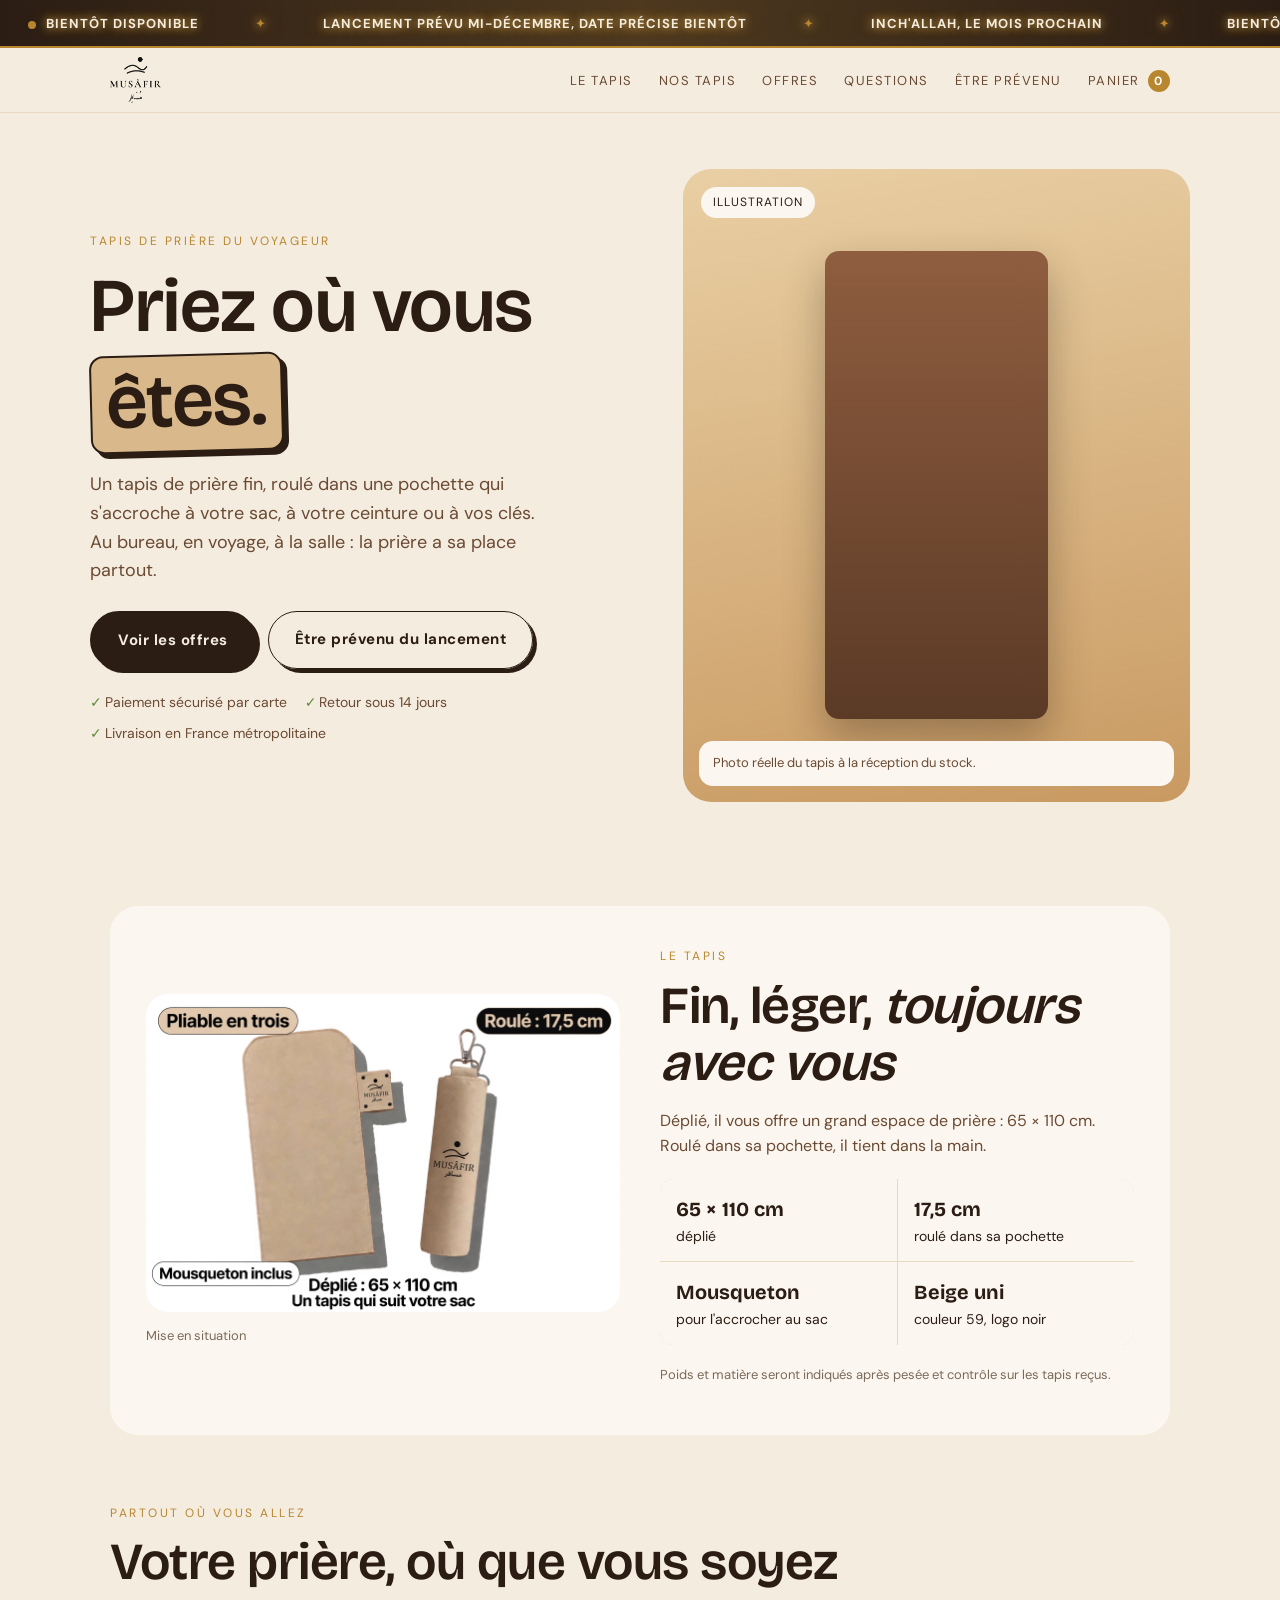
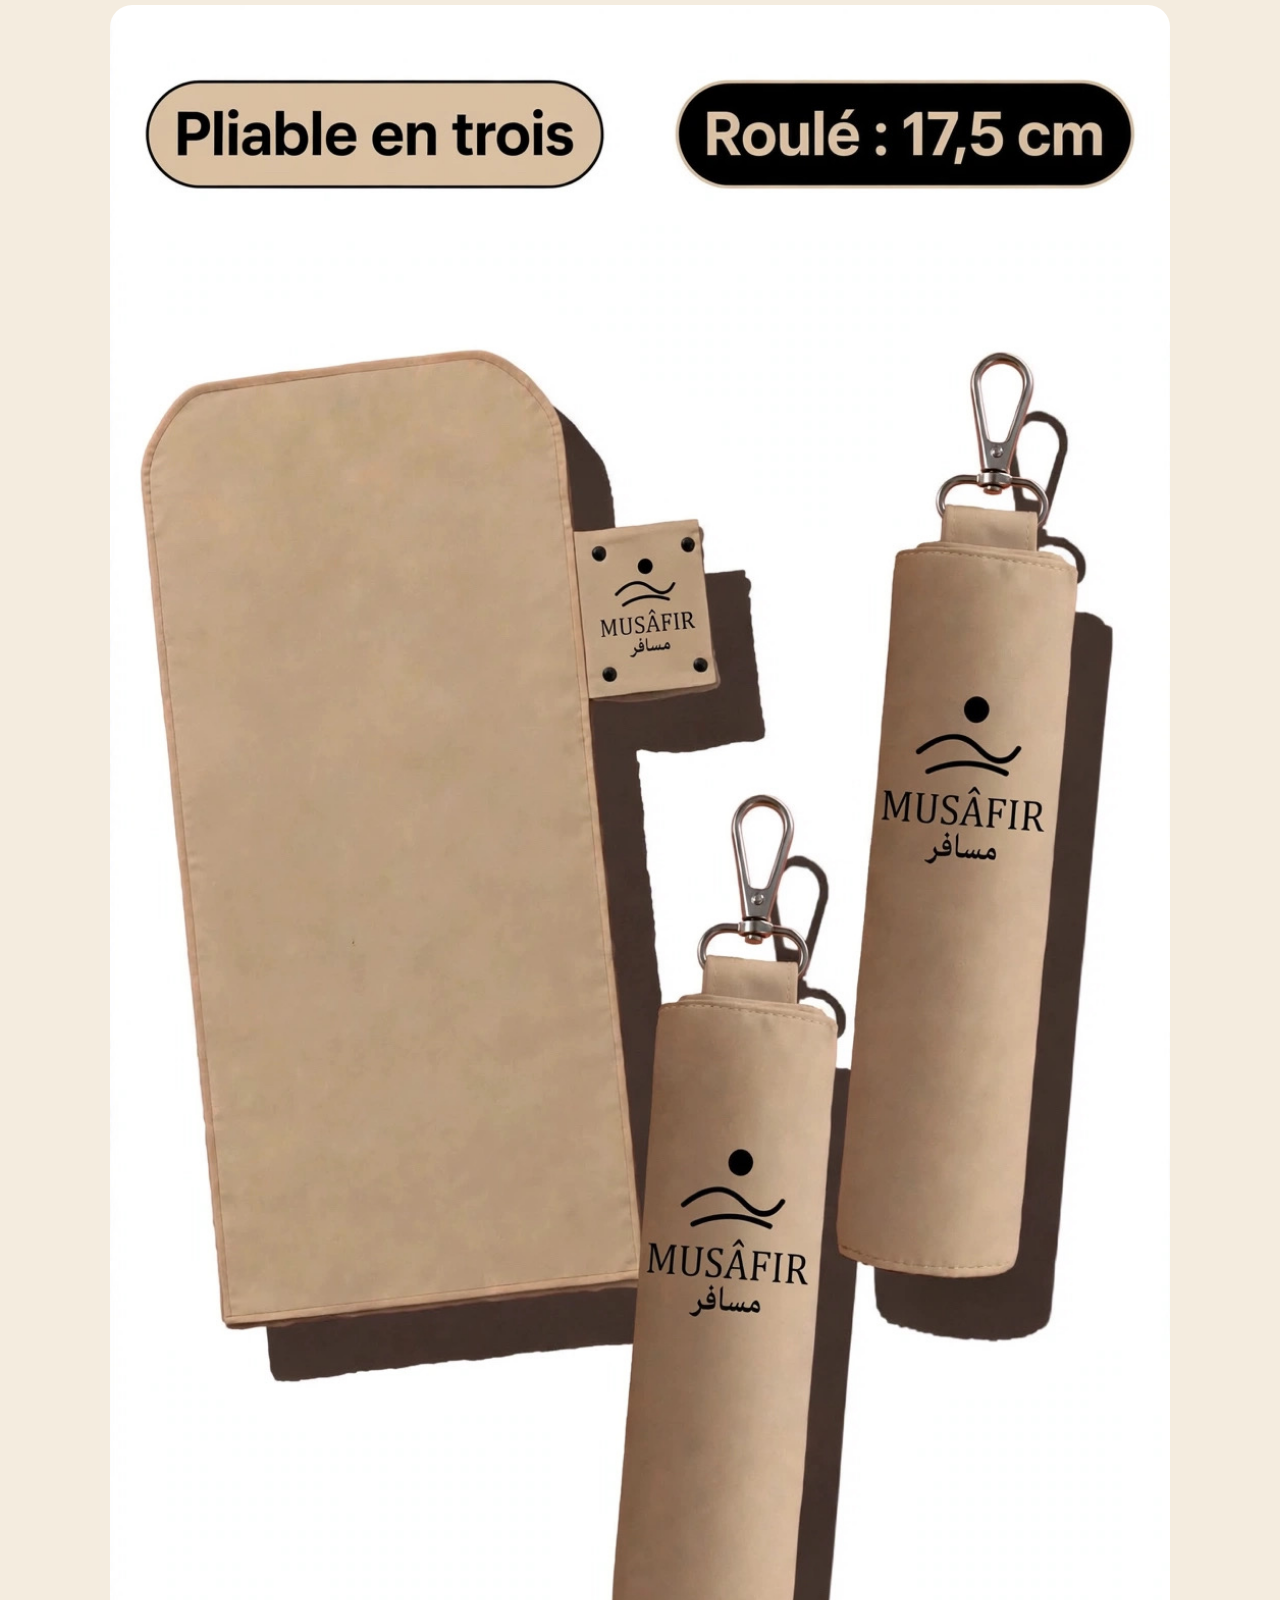
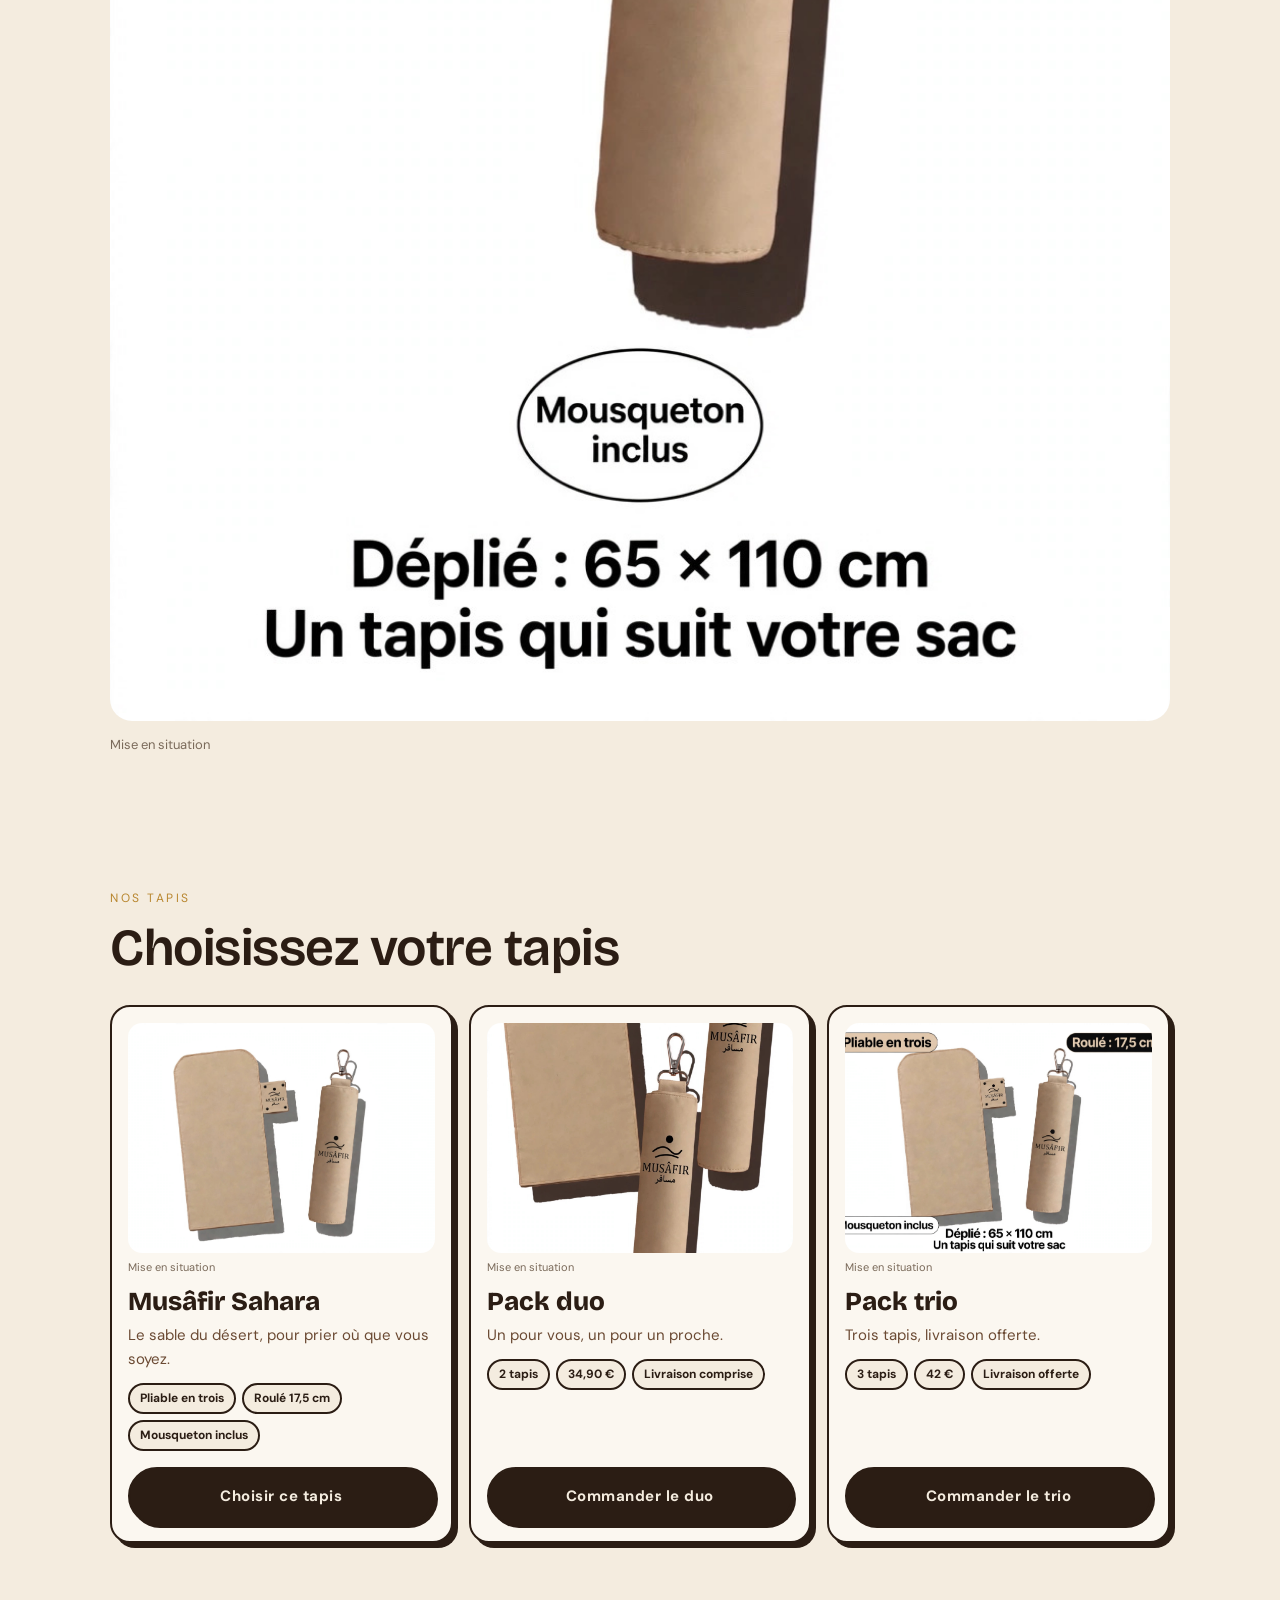
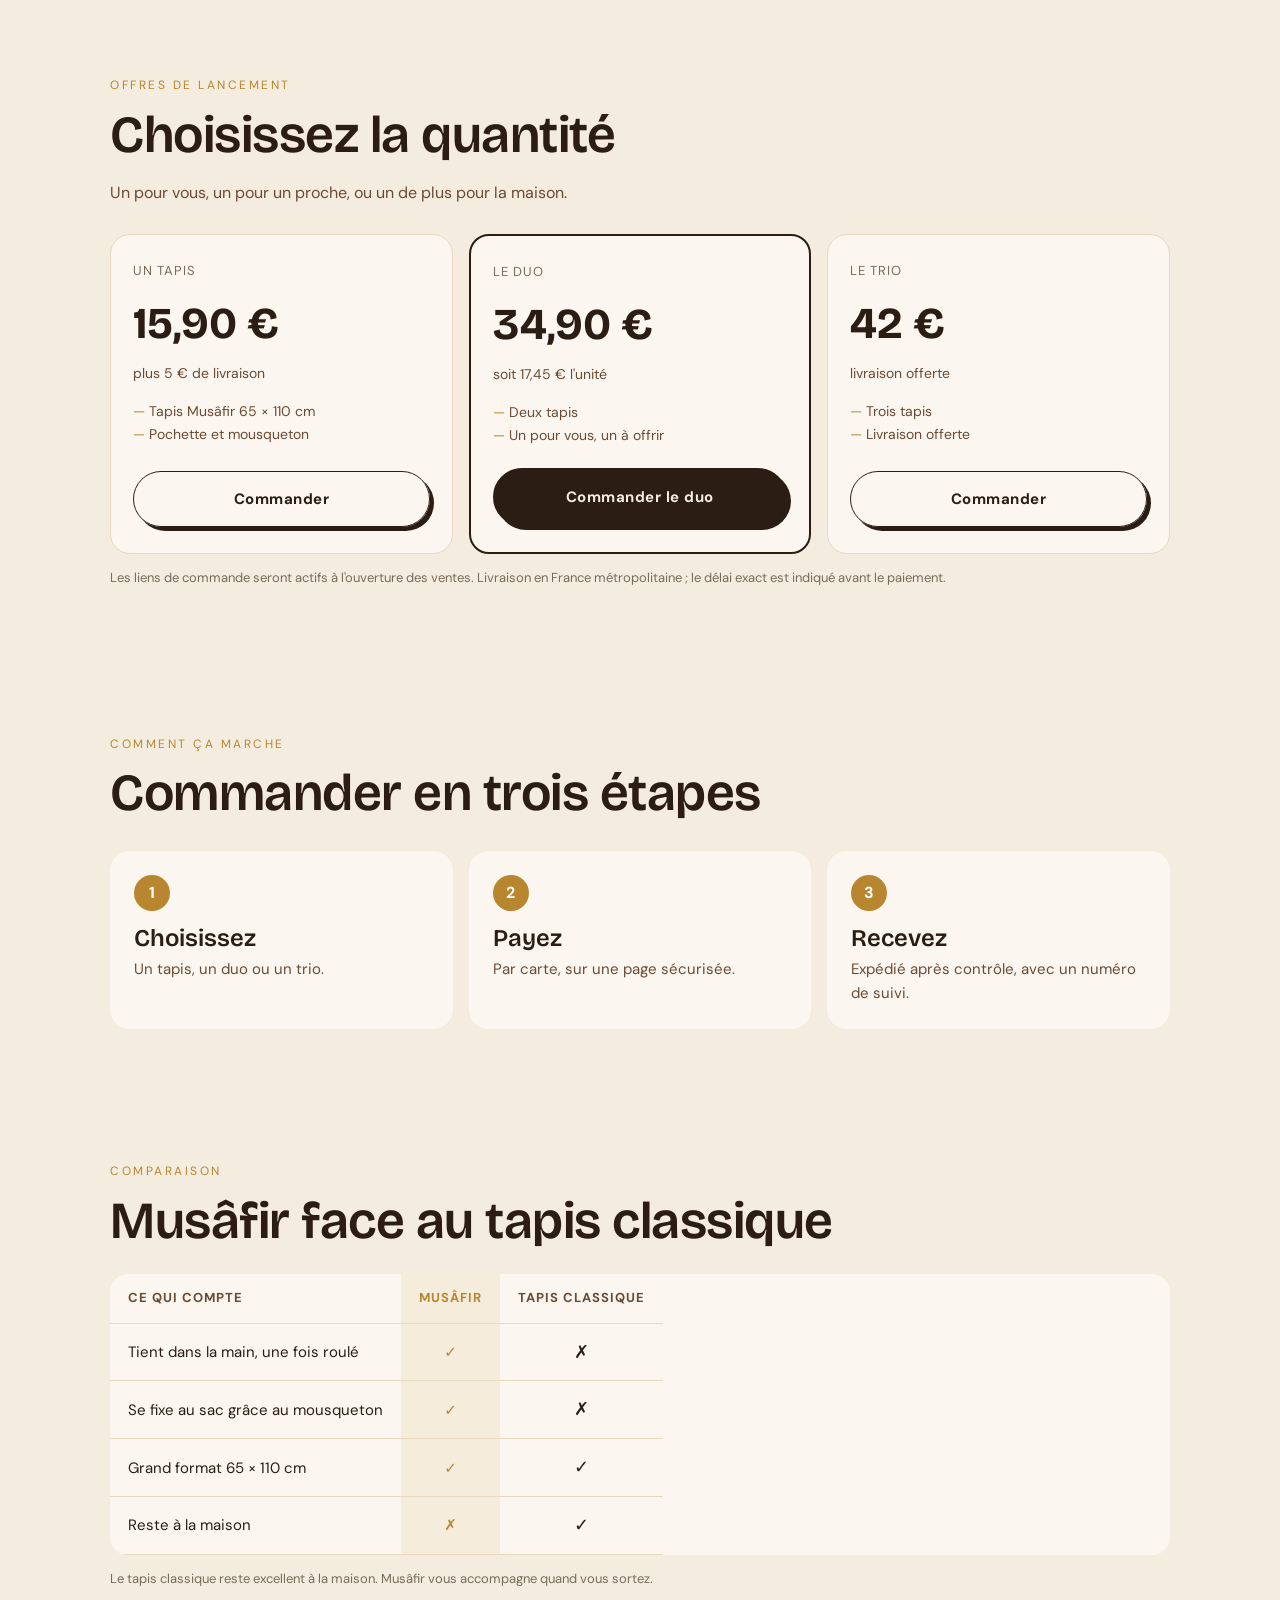
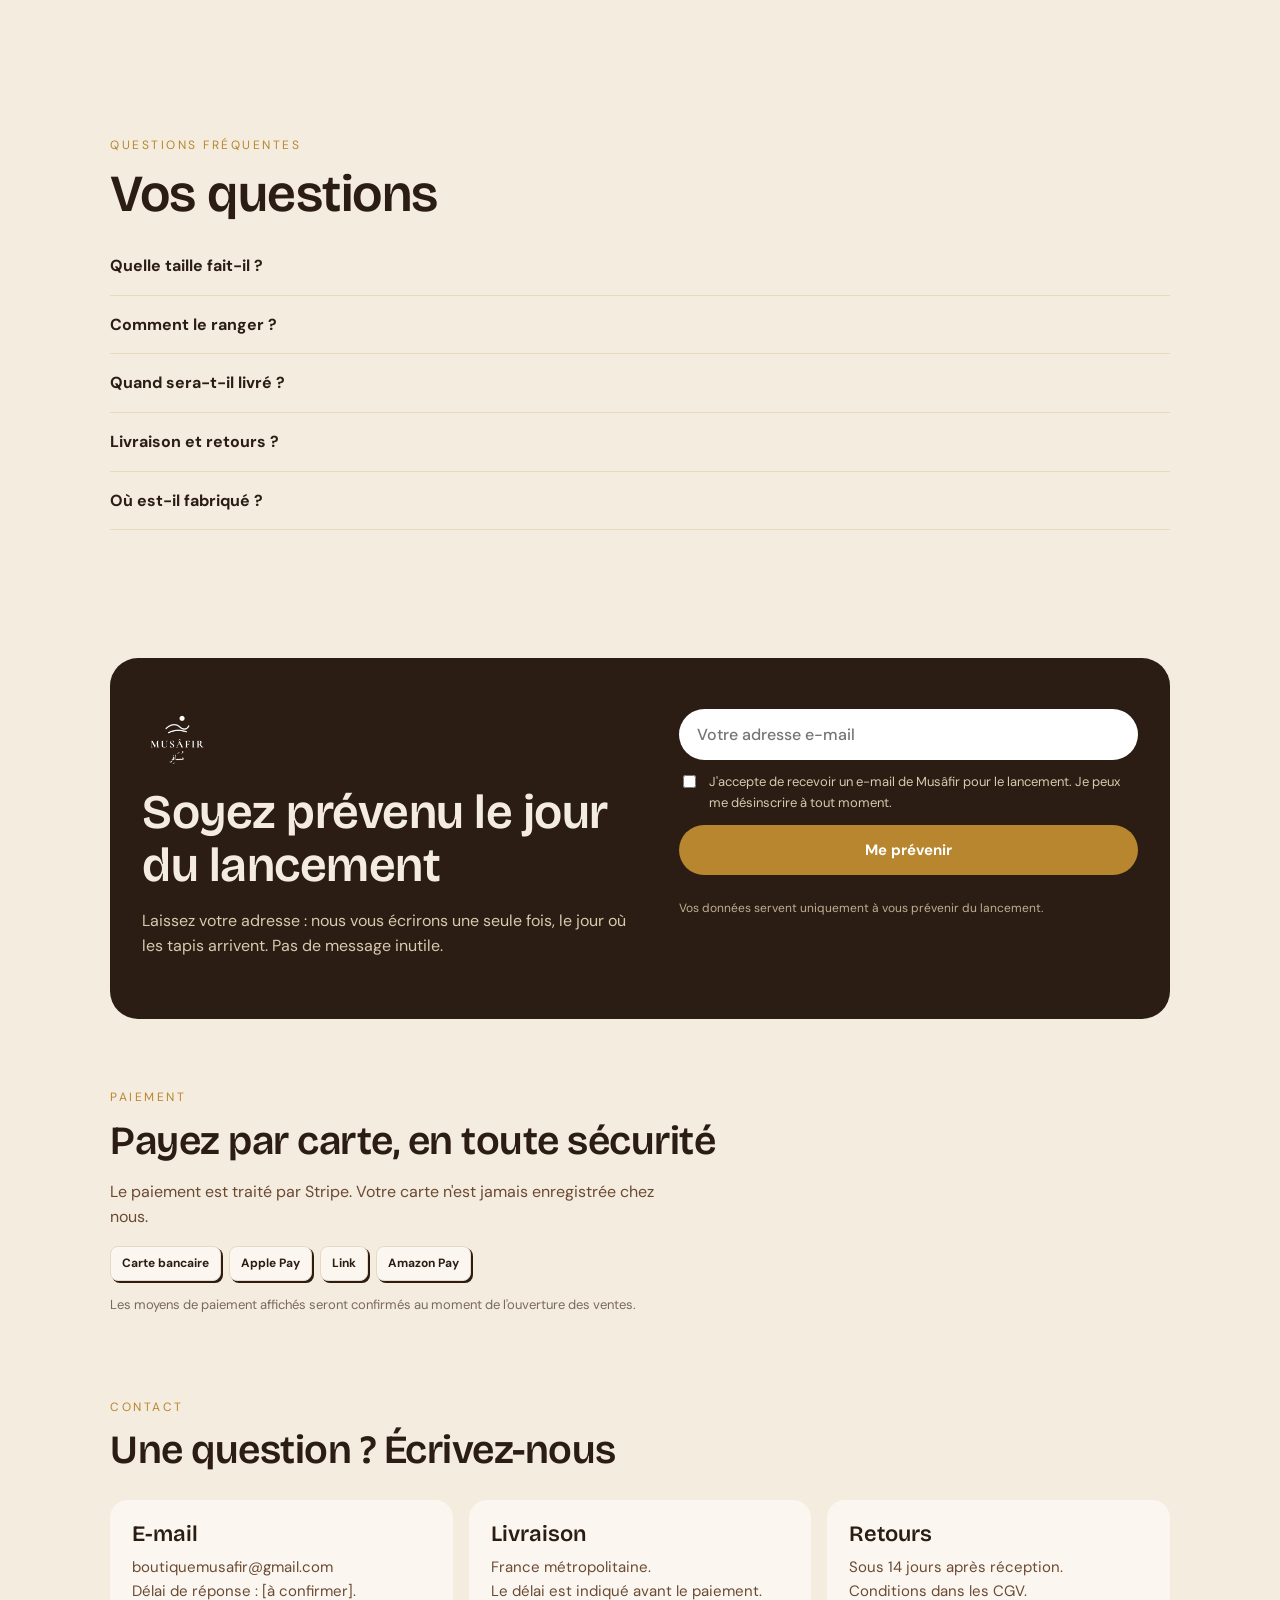
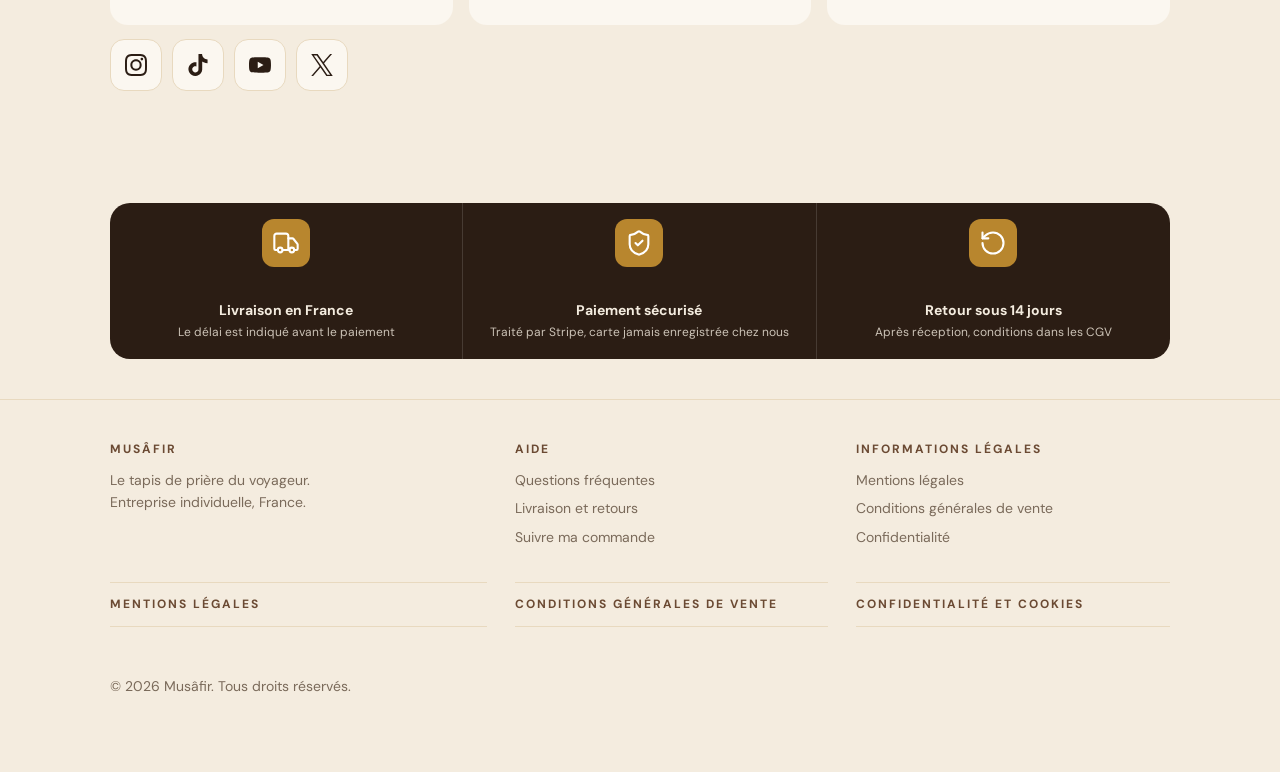
==== commit 8d9fc995: "Site : version finale (nouvelle maquette, mobile corrigé, images inutilisées retirées) Nouvelle page" ====
--- a/index.html
+++ b/index.html
@@ -19,6 +19,7 @@
 :root[data-theme="dark"]{ --sand:#1d1610; --sand2:#2e2219; --paper:#241a13; --ink:#F4ECDF; --brown:#d9c9ae; --mute:#b5a58f; --dune:#c9a46b; --gold:#d9a84a; }
 *{box-sizing:border-box}
 html{scroll-behavior:smooth}
+html,body{max-width:100%;overflow-x:hidden;overflow-x:clip}
 body{margin:0;background:var(--sand);color:var(--ink);font:16px/1.6 "DM Sans",system-ui,sans-serif;overflow-x:hidden}
 img{max-width:100%;display:block}
 h1,h2,h3{font-family:"Bricolage Grotesque",system-ui,sans-serif;font-weight:600;line-height:1.1;margin:0}
@@ -116,7 +117,7 @@
 @media (max-width:820px){.steps{grid-template-columns:1fr}}
 
 /* Comparatif (critères vérifiés uniquement) */
-table{width:100%;border-collapse:collapse;margin-top:24px;background:var(--paper);border-radius:18px;overflow:hidden}
+table{width:100%;border-collapse:collapse;margin-top:24px;background:var(--paper);border-radius:18px;overflow:hidden;display:block;max-width:100%;overflow-x:auto}
 th,td{padding:14px 18px;text-align:left;border-bottom:1px solid var(--sand2);font-size:15px}
 th{font-size:13px;letter-spacing:1px;text-transform:uppercase;color:var(--brown)}
 th.m,td.m{text-align:center;color:var(--gold);font-weight:700;background:color-mix(in srgb,var(--gold) 10%,transparent)}
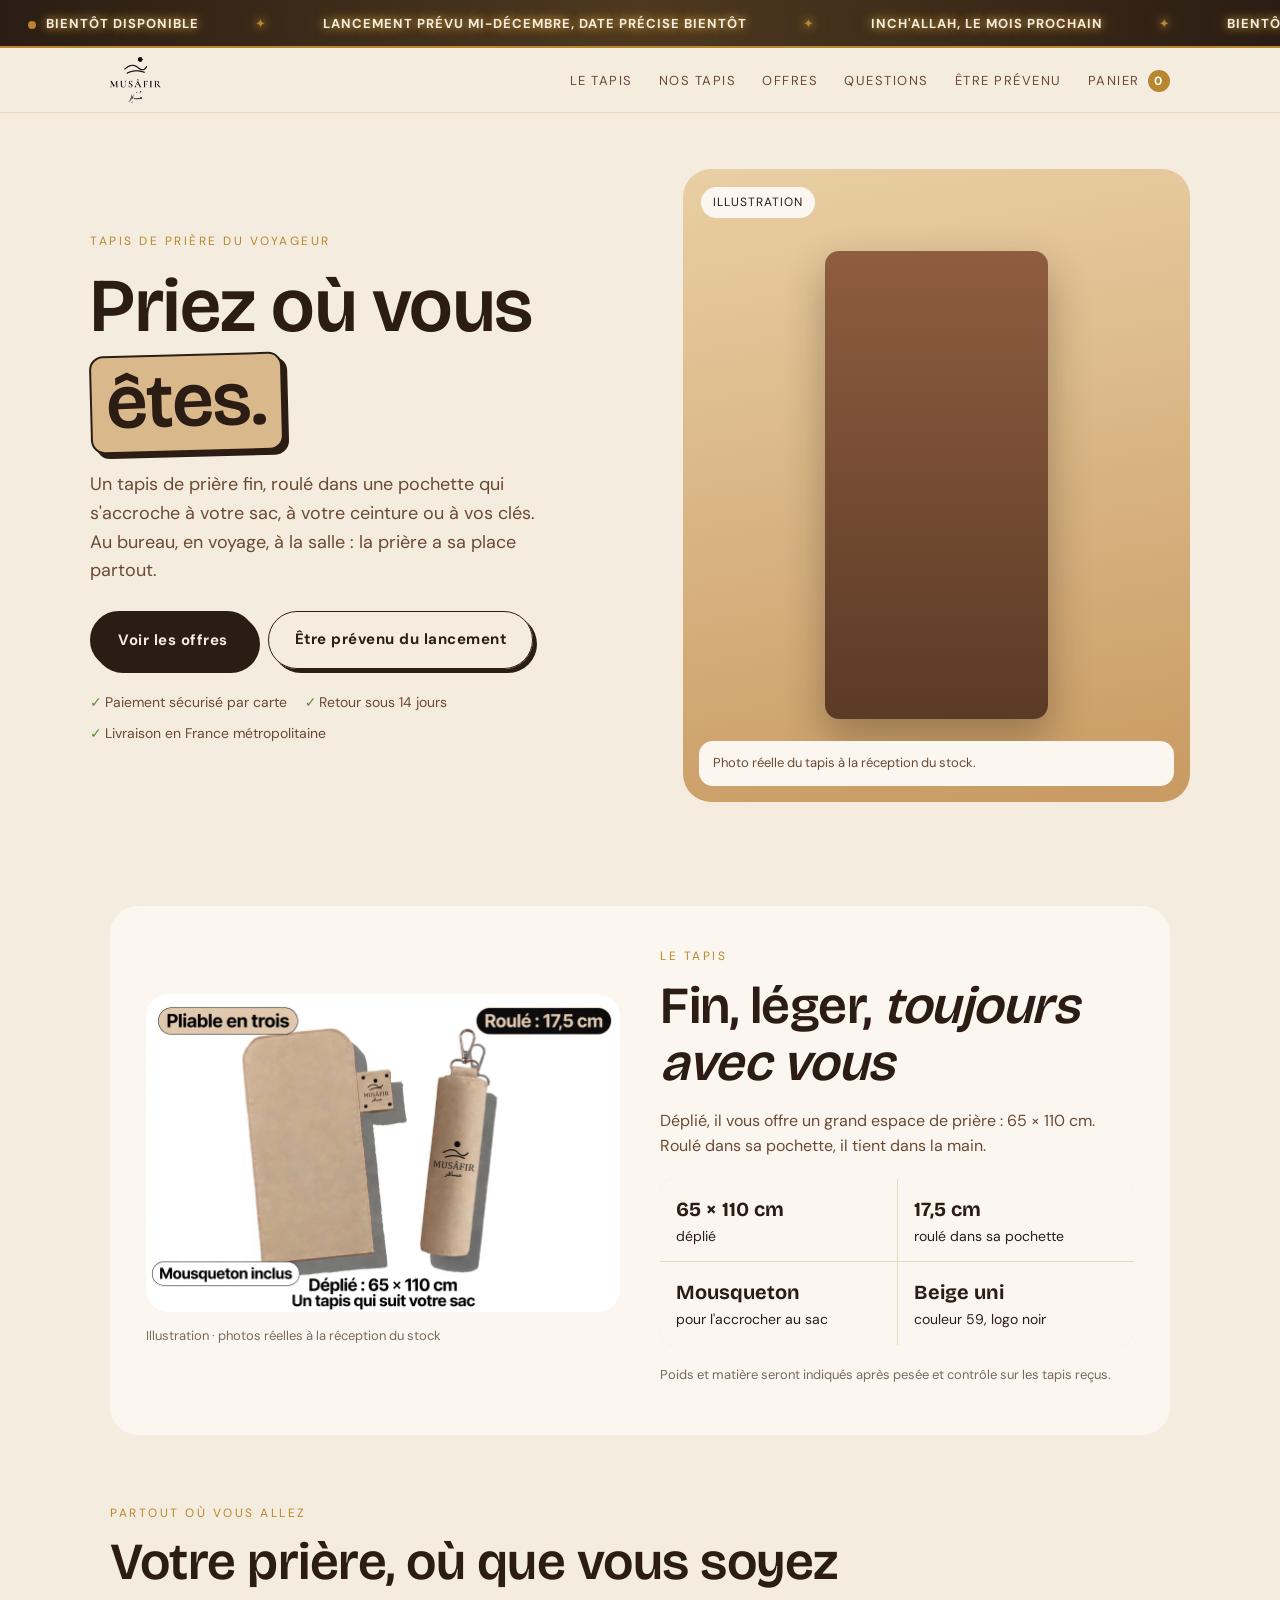
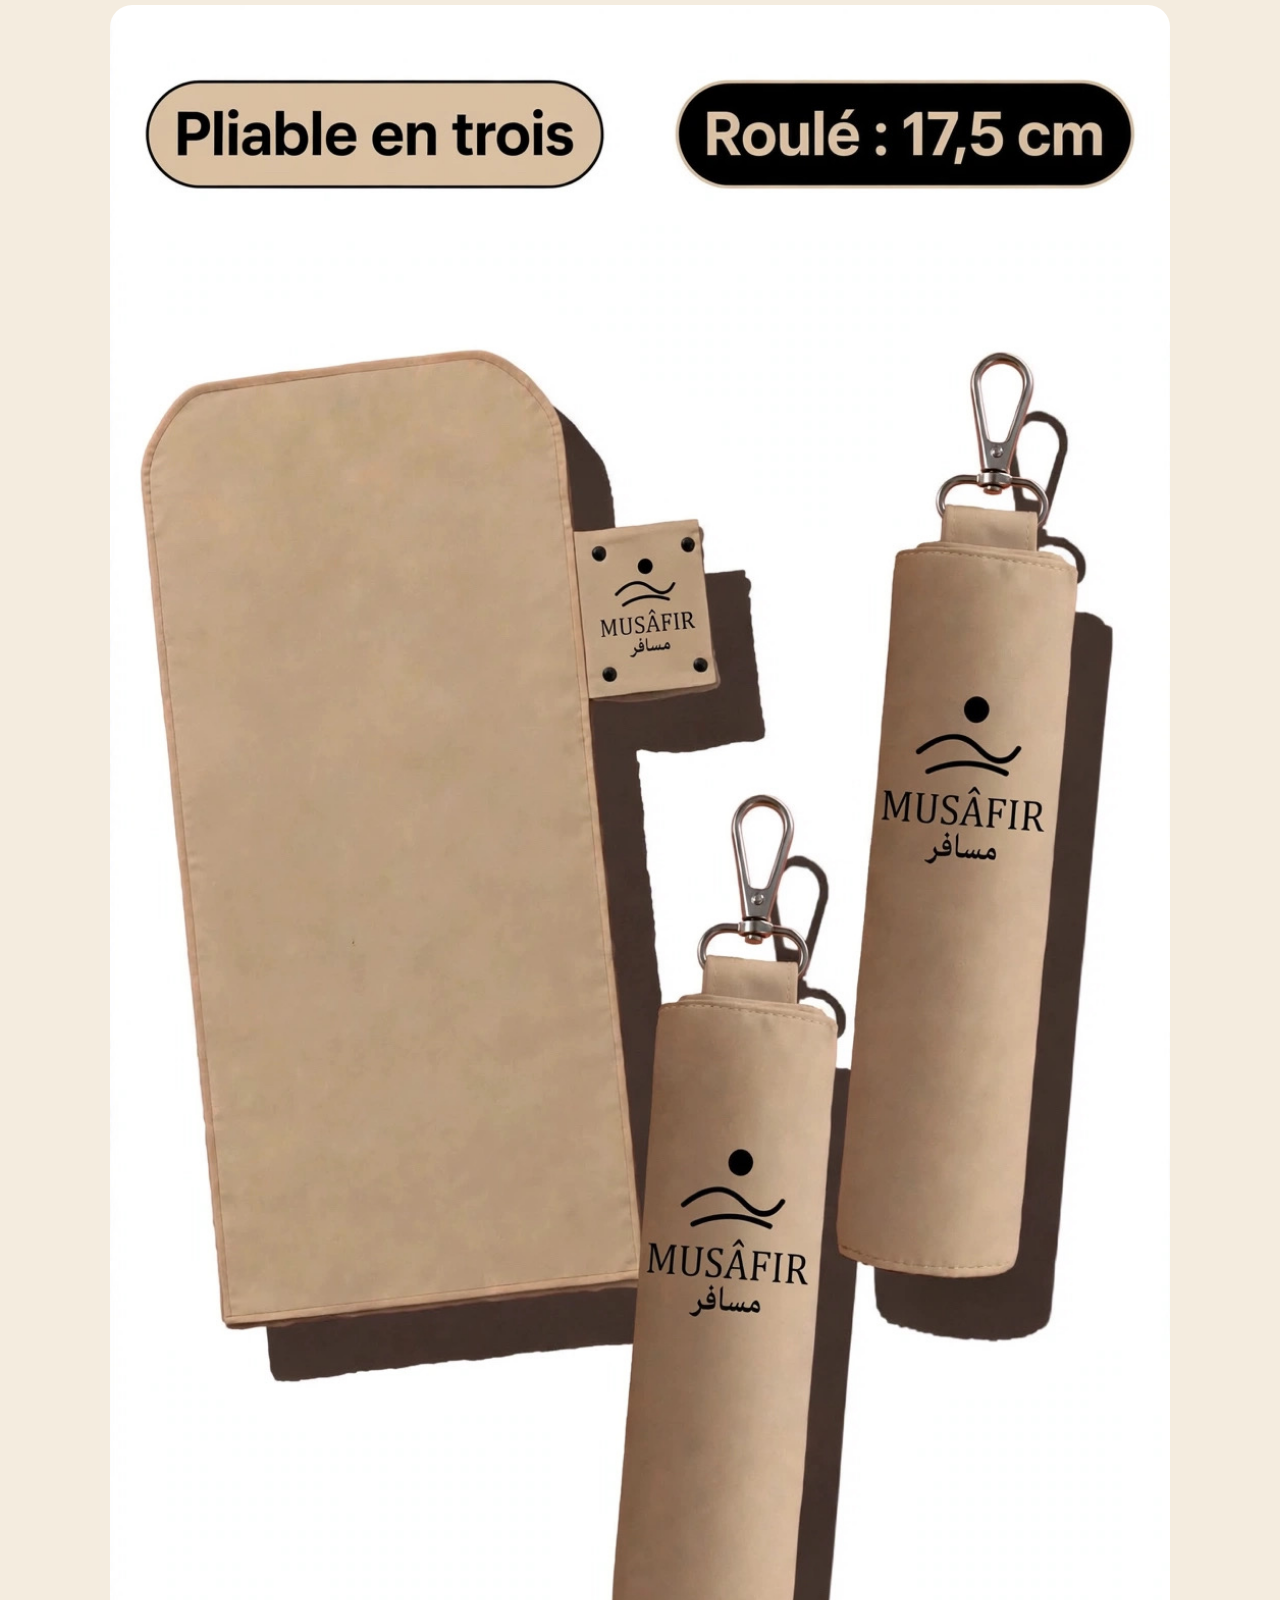
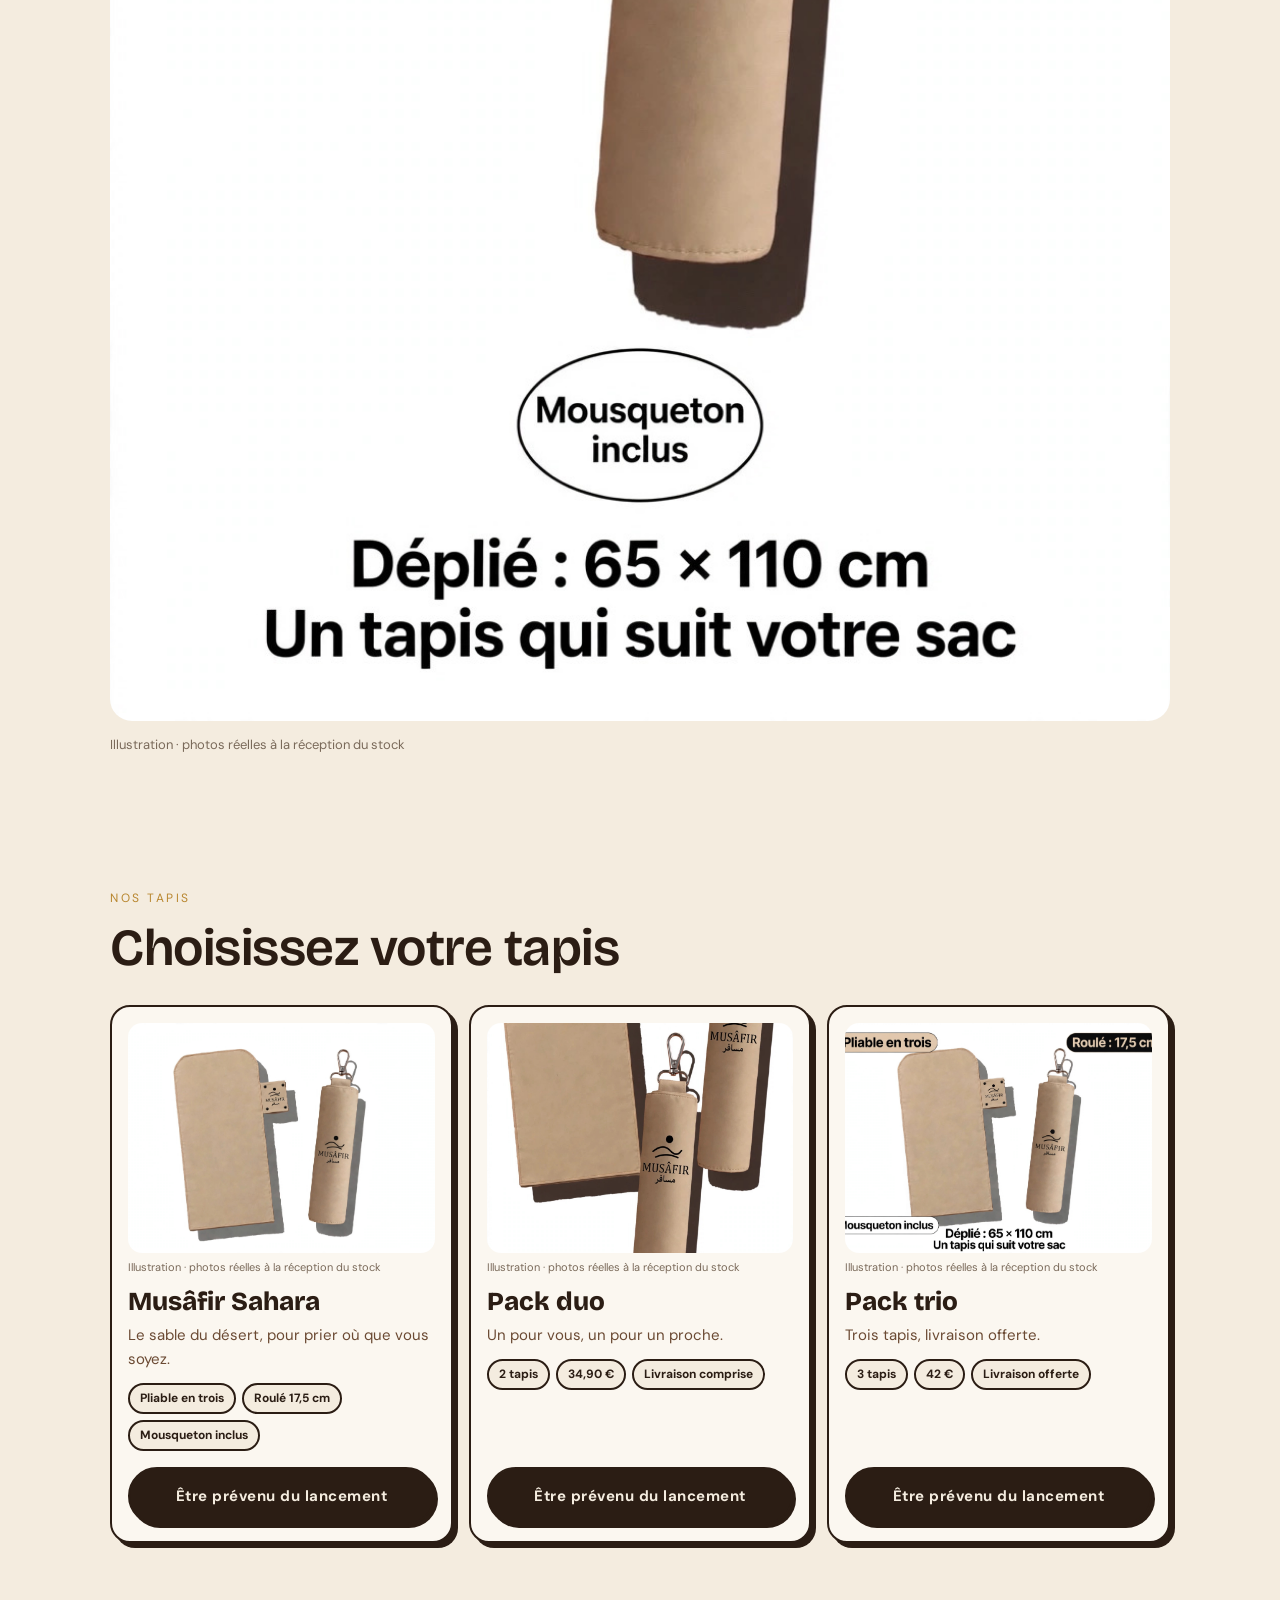
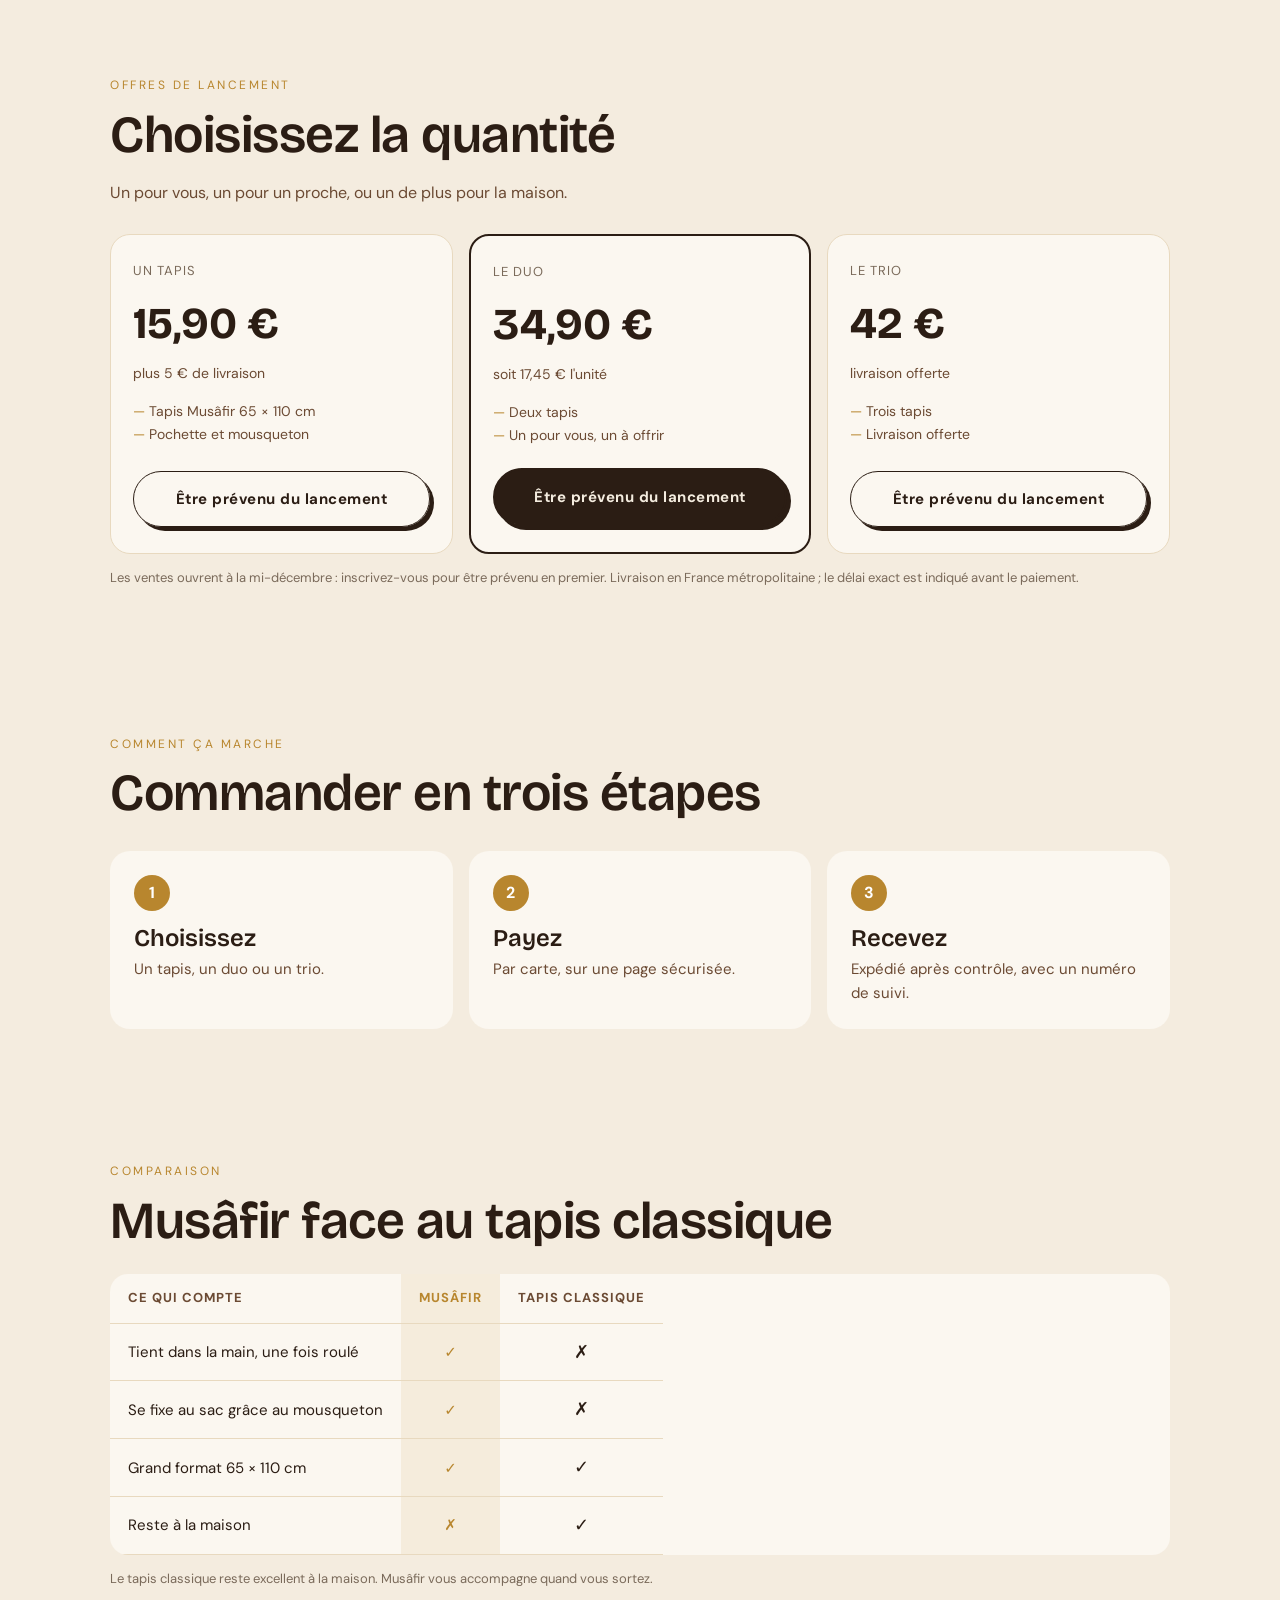
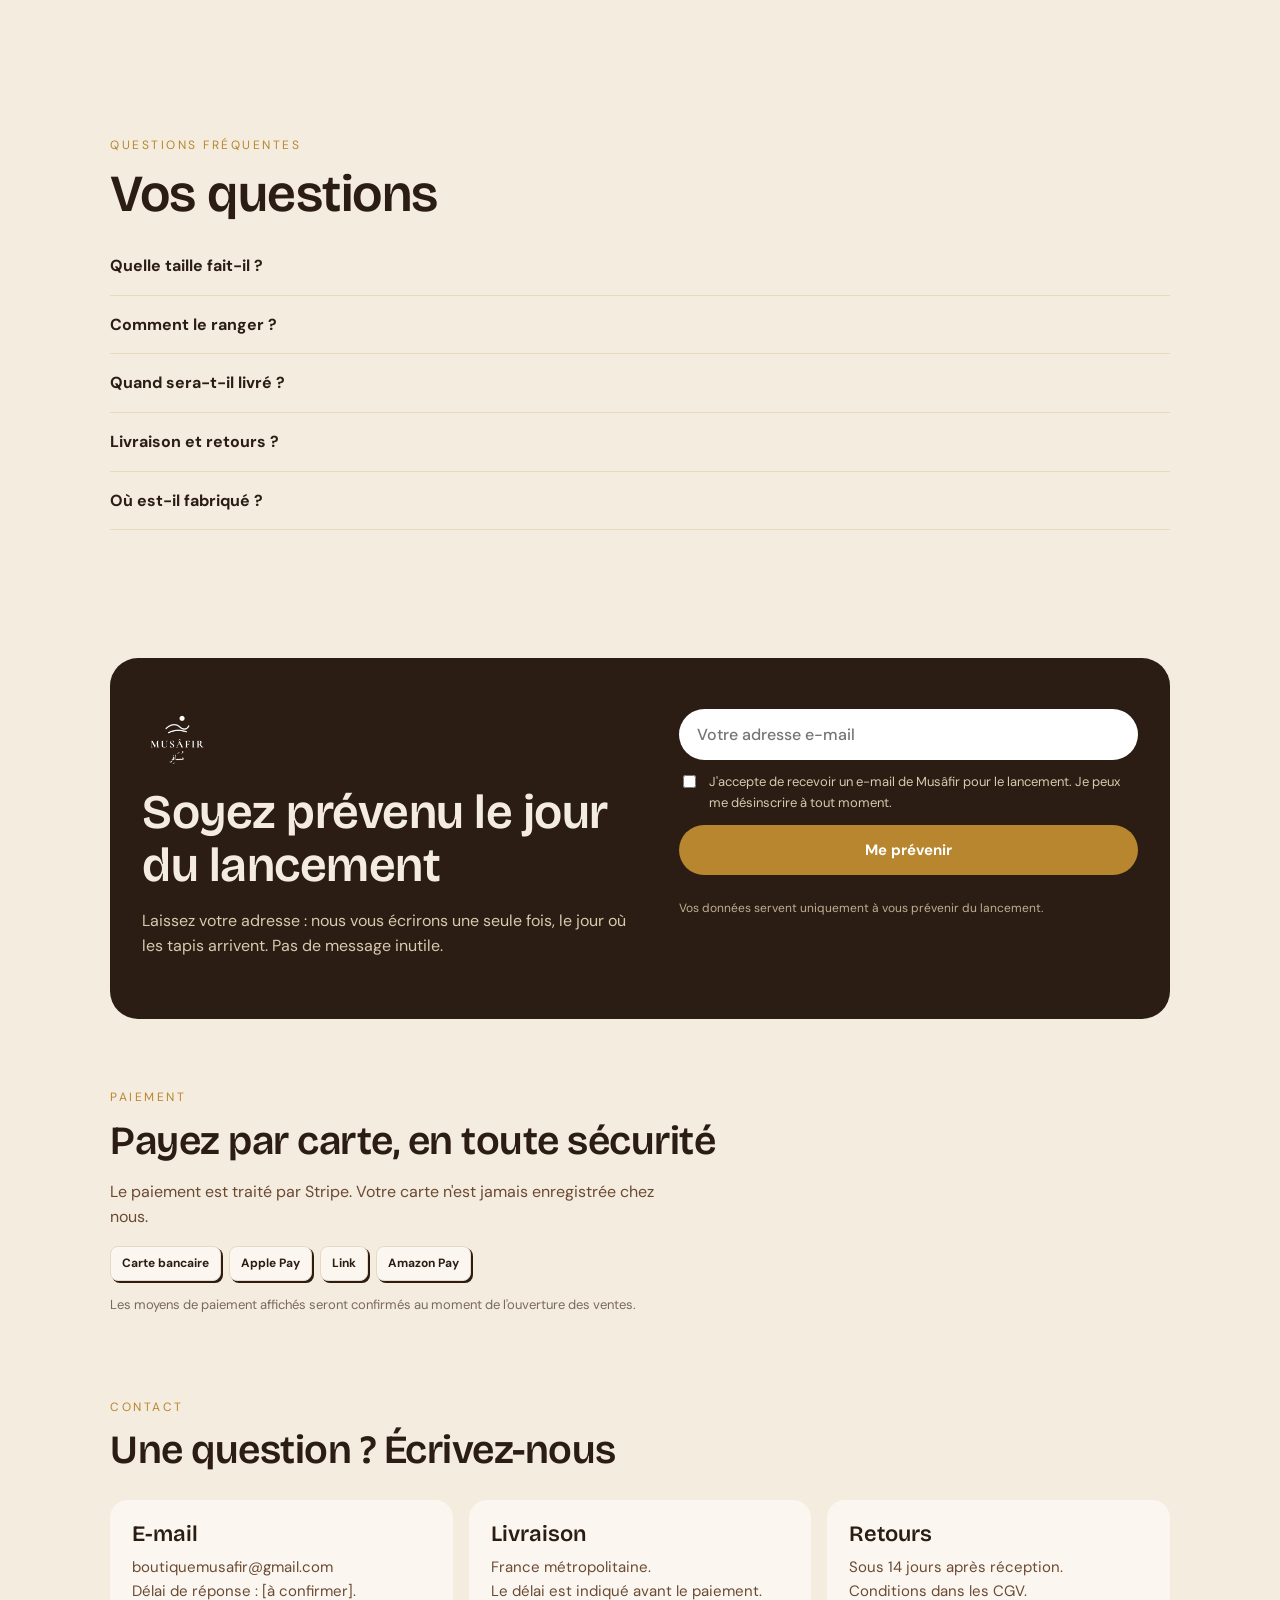
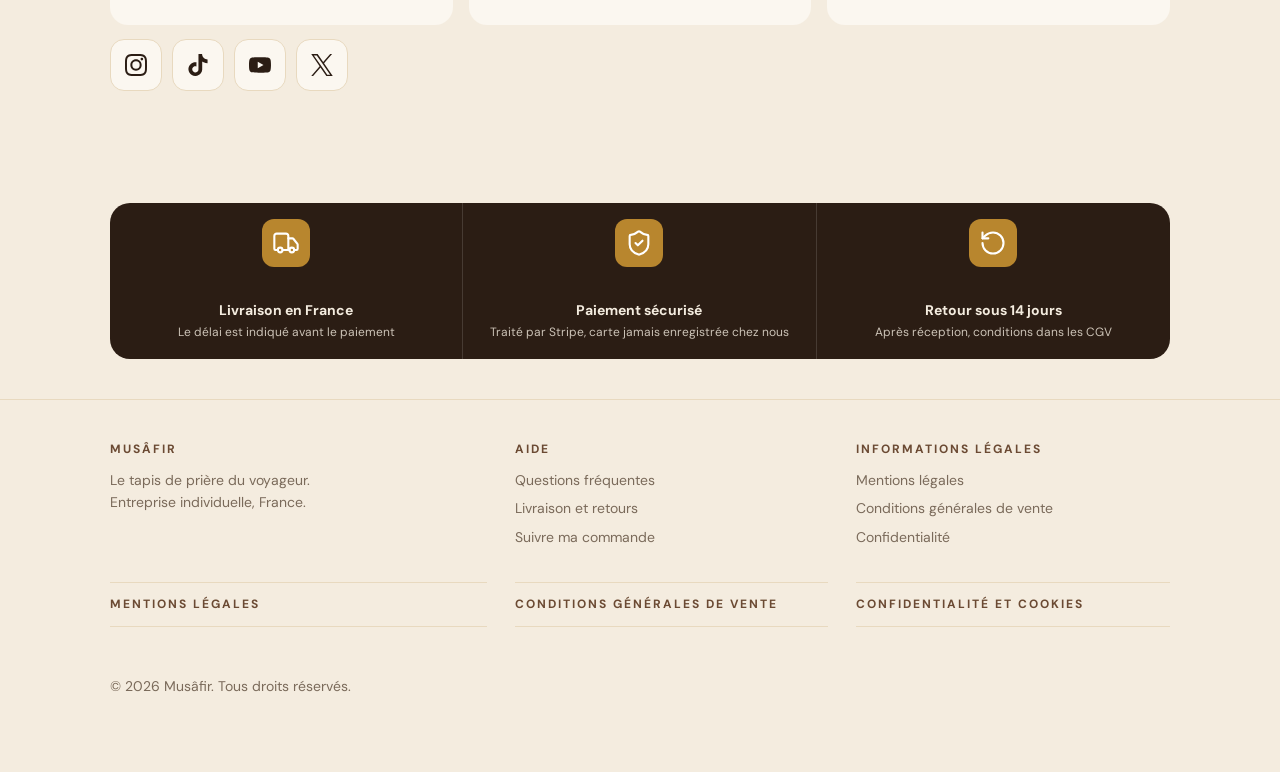
==== commit 04c4e668: "Boutons vers la liste d'attente, aperçu de partage, icône, mentions Illustration, liens légaux Co-Au" ====
--- a/index.html
+++ b/index.html
@@ -5,6 +5,19 @@
 <meta name="viewport" content="width=device-width,initial-scale=1">
 <title>Musâfir · Le tapis de prière du voyageur</title>
 <meta name="description" content="Musâfir : un tapis de prière fin, roulé dans une pochette qui s'accroche à votre sac. 65 × 110 cm, livraison en France.">
+<link rel="icon" type="image/png" sizes="512x512" href="/favicon.png">
+<link rel="apple-touch-icon" href="/apple-touch-icon.png">
+<meta property="og:type" content="website">
+<meta property="og:url" content="https://musafirofficiel.com/">
+<meta property="og:site_name" content="Musâfir">
+<meta property="og:title" content="Musâfir · Le tapis de prière du voyageur">
+<meta property="og:description" content="Un tapis de prière fin, roulé dans une pochette qui s'accroche à votre sac. 65 × 110 cm. Lancement mi-décembre.">
+<meta property="og:image" content="https://musafirofficiel.com/partage.jpg">
+<meta property="og:image:width" content="1200">
+<meta property="og:image:height" content="630">
+<meta property="og:locale" content="fr_FR">
+<meta name="twitter:card" content="summary_large_image">
+<meta name="theme-color" content="#2B1D14">
 <link rel="preconnect" href="https://fonts.googleapis.com">
 <link href="https://fonts.googleapis.com/css2?family=Bricolage+Grotesque:wght@500;700;800&family=DM+Sans:wght@400;500;700&display=swap" rel="stylesheet">
 <style>
@@ -259,7 +272,7 @@
 <section id="produit">
   <div class="wrap">
     <div class="product">
-      <figure style="margin:0"><img src="visuels/tapis-legende-1.jpg" alt="Tapis Musâfir déplié et roulé, avec pochette et mousqueton" style="width:100%;border-radius:22px"><figcaption class="note">Mise en situation</figcaption></figure>
+      <figure style="margin:0"><img src="visuels/tapis-legende-1.jpg" alt="Tapis Musâfir déplié et roulé, avec pochette et mousqueton" style="width:100%;border-radius:22px"><figcaption class="note">Illustration · photos réelles à la réception du stock</figcaption></figure>
       <div>
         <span class="kick">Le tapis</span>
         <h2 class="sec-title">Fin, léger, <em>toujours avec vous</em></h2>
@@ -280,7 +293,7 @@
   <div class="wrap">
     <span class="kick">Partout où vous allez</span>
     <h2 class="sec-title">Votre prière, où que vous soyez</h2>
-    <figure style="margin:0"><img src="visuels/tapis-legende-2.jpg" alt="Deux tapis Musâfir roulés avec mousqueton, sur fond clair" style="width:100%;border-radius:22px"><figcaption class="note">Mise en situation</figcaption></figure>
+    <figure style="margin:0"><img src="visuels/tapis-legende-2.jpg" alt="Deux tapis Musâfir roulés avec mousqueton, sur fond clair" style="width:100%;border-radius:22px"><figcaption class="note">Illustration · photos réelles à la réception du stock</figcaption></figure>
   </div>
 </section>
 
@@ -290,28 +303,28 @@
     <h2 class="sec-title">Choisissez votre tapis</h2>
     <div class="cards">
       <article class="pcard">
-        <img src="photos/carte-sahara.jpg" alt="Tapis Musâfir Sahara, mise en situation" style="width:100%;aspect-ratio:4/3;object-fit:cover;border-radius:14px;margin-bottom:14px">
-        <p class="note-img">Mise en situation</p>
+        <img src="photos/carte-sahara.jpg" alt="Tapis Musâfir Sahara (illustration)" style="width:100%;aspect-ratio:4/3;object-fit:cover;border-radius:14px;margin-bottom:14px">
+        <p class="note-img">Illustration · photos réelles à la réception du stock</p>
         <h3>Musâfir Sahara</h3>
         <p>Le sable du désert, pour prier où que vous soyez.</p>
         <div class="tags"><span>Pliable en trois</span><span>Roulé 17,5 cm</span><span>Mousqueton inclus</span></div>
-        <a class="btn" href="#">Choisir ce tapis</a>
+        <a class="btn" href="#attente">Être prévenu du lancement</a>
       </article>
       <article class="pcard">
-        <img src="photos/carte-duo.jpg" alt="Pack duo Musâfir, mise en situation" style="width:100%;aspect-ratio:4/3;object-fit:cover;border-radius:14px;margin-bottom:14px">
-        <p class="note-img">Mise en situation</p>
+        <img src="photos/carte-duo.jpg" alt="Pack duo Musâfir (illustration)" style="width:100%;aspect-ratio:4/3;object-fit:cover;border-radius:14px;margin-bottom:14px">
+        <p class="note-img">Illustration · photos réelles à la réception du stock</p>
         <h3>Pack duo</h3>
         <p>Un pour vous, un pour un proche.</p>
         <div class="tags"><span>2 tapis</span><span>34,90 €</span><span>Livraison comprise</span></div>
-        <a class="btn" href="#">Commander le duo</a>
+        <a class="btn" href="#attente">Être prévenu du lancement</a>
       </article>
       <article class="pcard">
-        <img src="photos/carte-trio.jpg" alt="Pack trio Musâfir, mise en situation" style="width:100%;aspect-ratio:4/3;object-fit:cover;border-radius:14px;margin-bottom:14px">
-        <p class="note-img">Mise en situation</p>
+        <img src="photos/carte-trio.jpg" alt="Pack trio Musâfir (illustration)" style="width:100%;aspect-ratio:4/3;object-fit:cover;border-radius:14px;margin-bottom:14px">
+        <p class="note-img">Illustration · photos réelles à la réception du stock</p>
         <h3>Pack trio</h3>
         <p>Trois tapis, livraison offerte.</p>
         <div class="tags"><span>3 tapis</span><span>42 €</span><span>Livraison offerte</span></div>
-        <a class="btn" href="#">Commander le trio</a>
+        <a class="btn" href="#attente">Être prévenu du lancement</a>
       </article>
     </div>
   </div>
@@ -328,24 +341,24 @@
         <div class="price">15,90 €</div>
         <div class="per">plus 5 € de livraison</div>
         <ul><li>Tapis Musâfir 65 × 110 cm</li><li>Pochette et mousqueton</li></ul>
-        <a class="btn ghost" href="#">Commander</a>
+        <a class="btn ghost" href="#attente">Être prévenu du lancement</a>
       </div>
       <div class="offer best">
         <small>Le duo</small>
         <div class="price">34,90 €</div>
         <div class="per">soit 17,45 € l'unité</div>
         <ul><li>Deux tapis</li><li>Un pour vous, un à offrir</li></ul>
-        <a class="btn" href="#">Commander le duo</a>
+        <a class="btn" href="#attente">Être prévenu du lancement</a>
       </div>
       <div class="offer">
         <small>Le trio</small>
         <div class="price">42 €</div>
         <div class="per">livraison offerte</div>
         <ul><li>Trois tapis</li><li>Livraison offerte</li></ul>
-        <a class="btn ghost" href="#">Commander</a>
-      </div>
-    </div>
-    <p class="note">Les liens de commande seront actifs à l'ouverture des ventes. Livraison en France métropolitaine ; le délai exact est indiqué avant le paiement.</p>
+        <a class="btn ghost" href="#attente">Être prévenu du lancement</a>
+      </div>
+    </div>
+    <p class="note">Les ventes ouvrent à la mi-décembre : inscrivez-vous pour être prévenu en premier. Livraison en France métropolitaine ; le délai exact est indiqué avant le paiement.</p>
   </div>
 </section>
 
@@ -468,14 +481,14 @@
     <div>
       <h4>Aide</h4>
       <a href="#questions">Questions fréquentes</a>
-      <a href="#">Livraison et retours</a>
-      <a href="#">Suivre ma commande</a>
+      <a href="cgv.html">Livraison et retours</a>
+      <a href="#questions">Suivre ma commande</a>
     </div>
     <div>
       <h4>Informations légales</h4>
-      <a href="#">Mentions légales</a>
-      <a href="#">Conditions générales de vente</a>
-      <a href="#">Confidentialité</a>
+      <a href="mentions-legales.html">Mentions légales</a>
+      <a href="cgv.html">Conditions générales de vente</a>
+      <a href="confidentialite.html">Confidentialité</a>
     </div>
   </div>
   <div class="wrap" style="margin-top:28px">
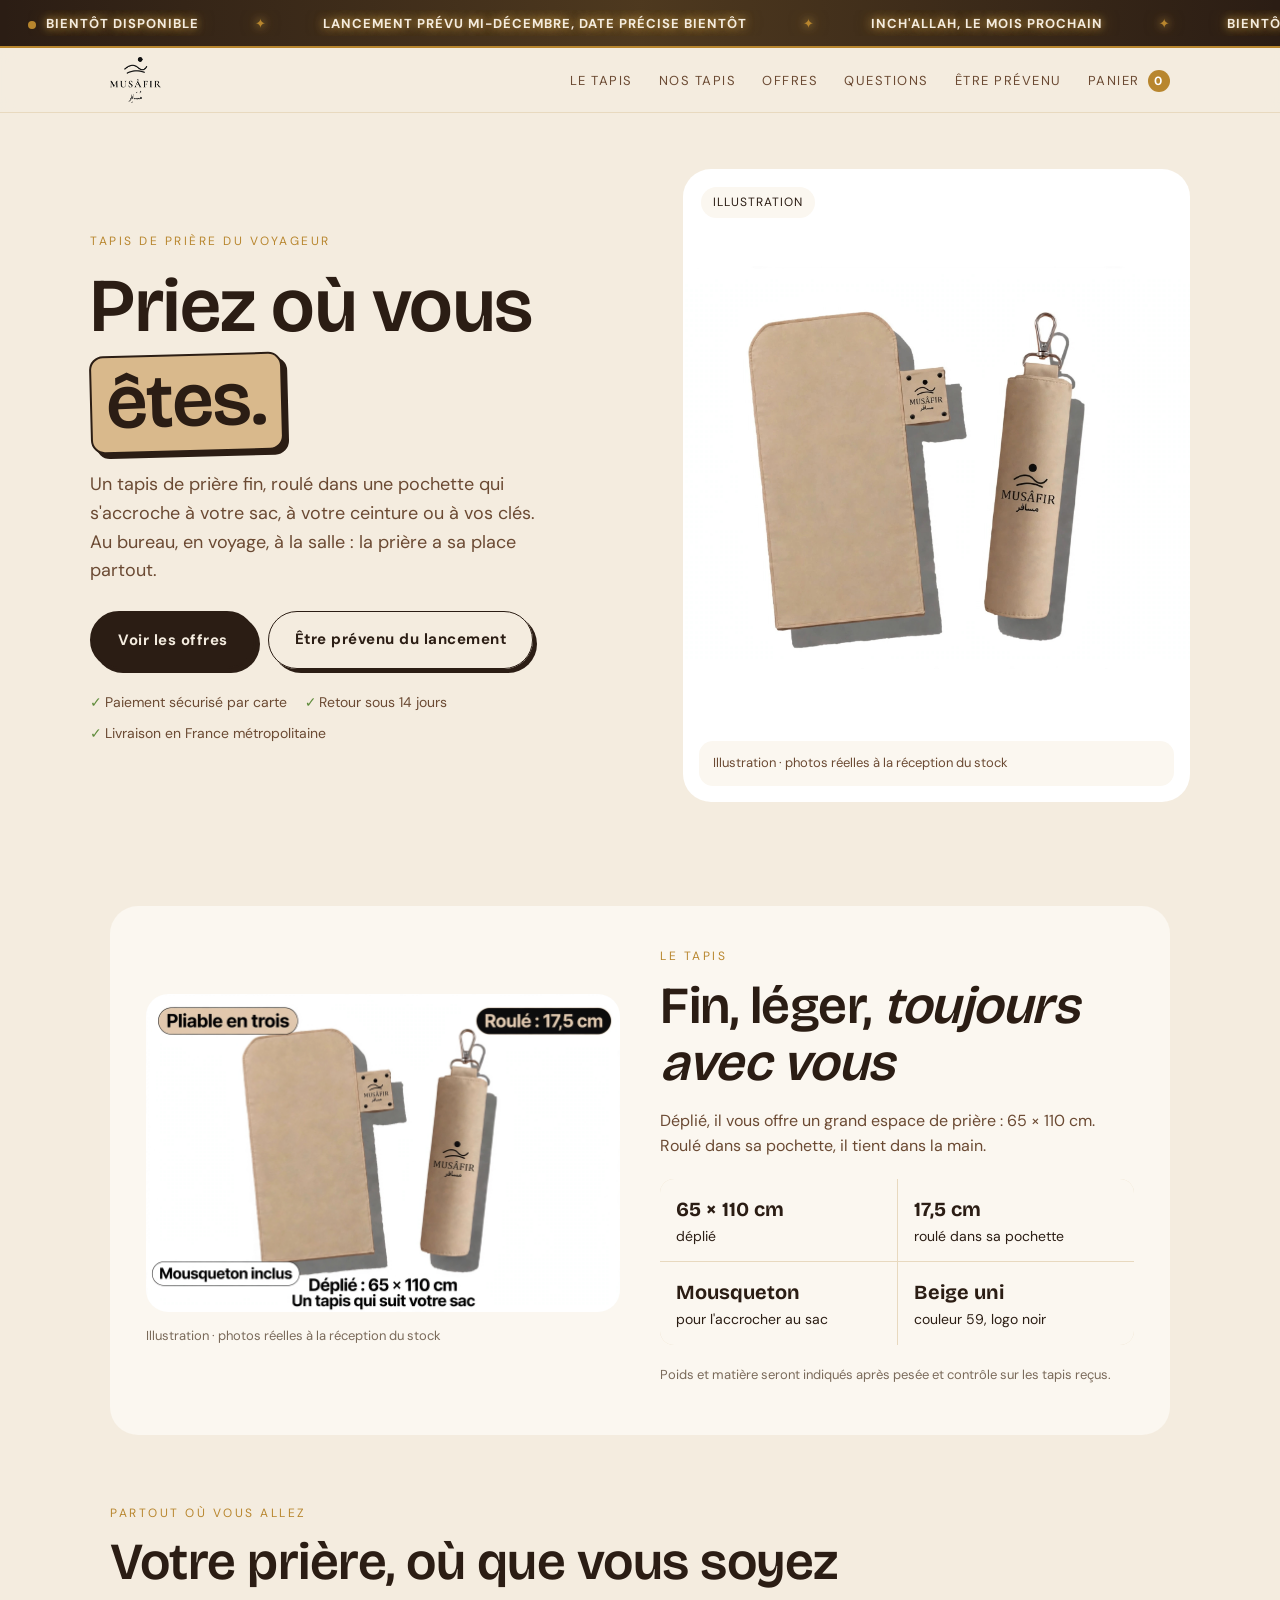
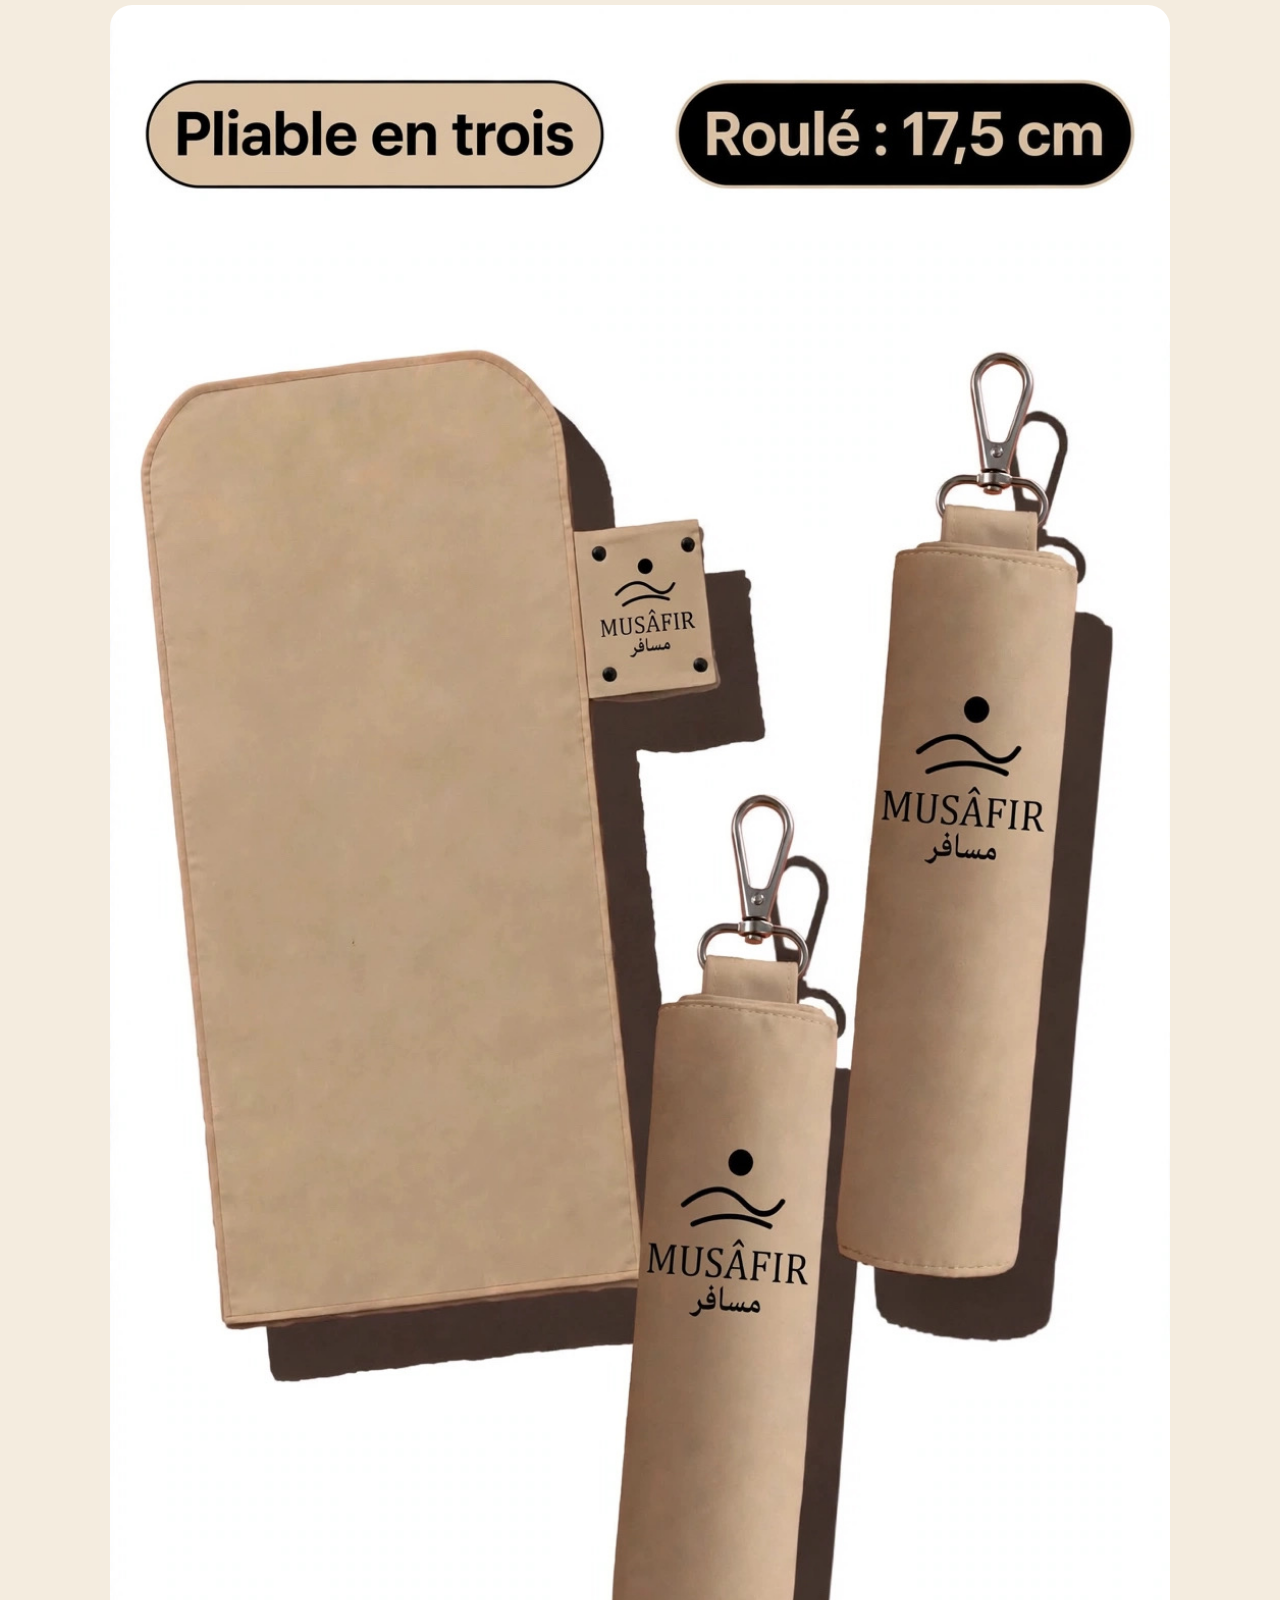
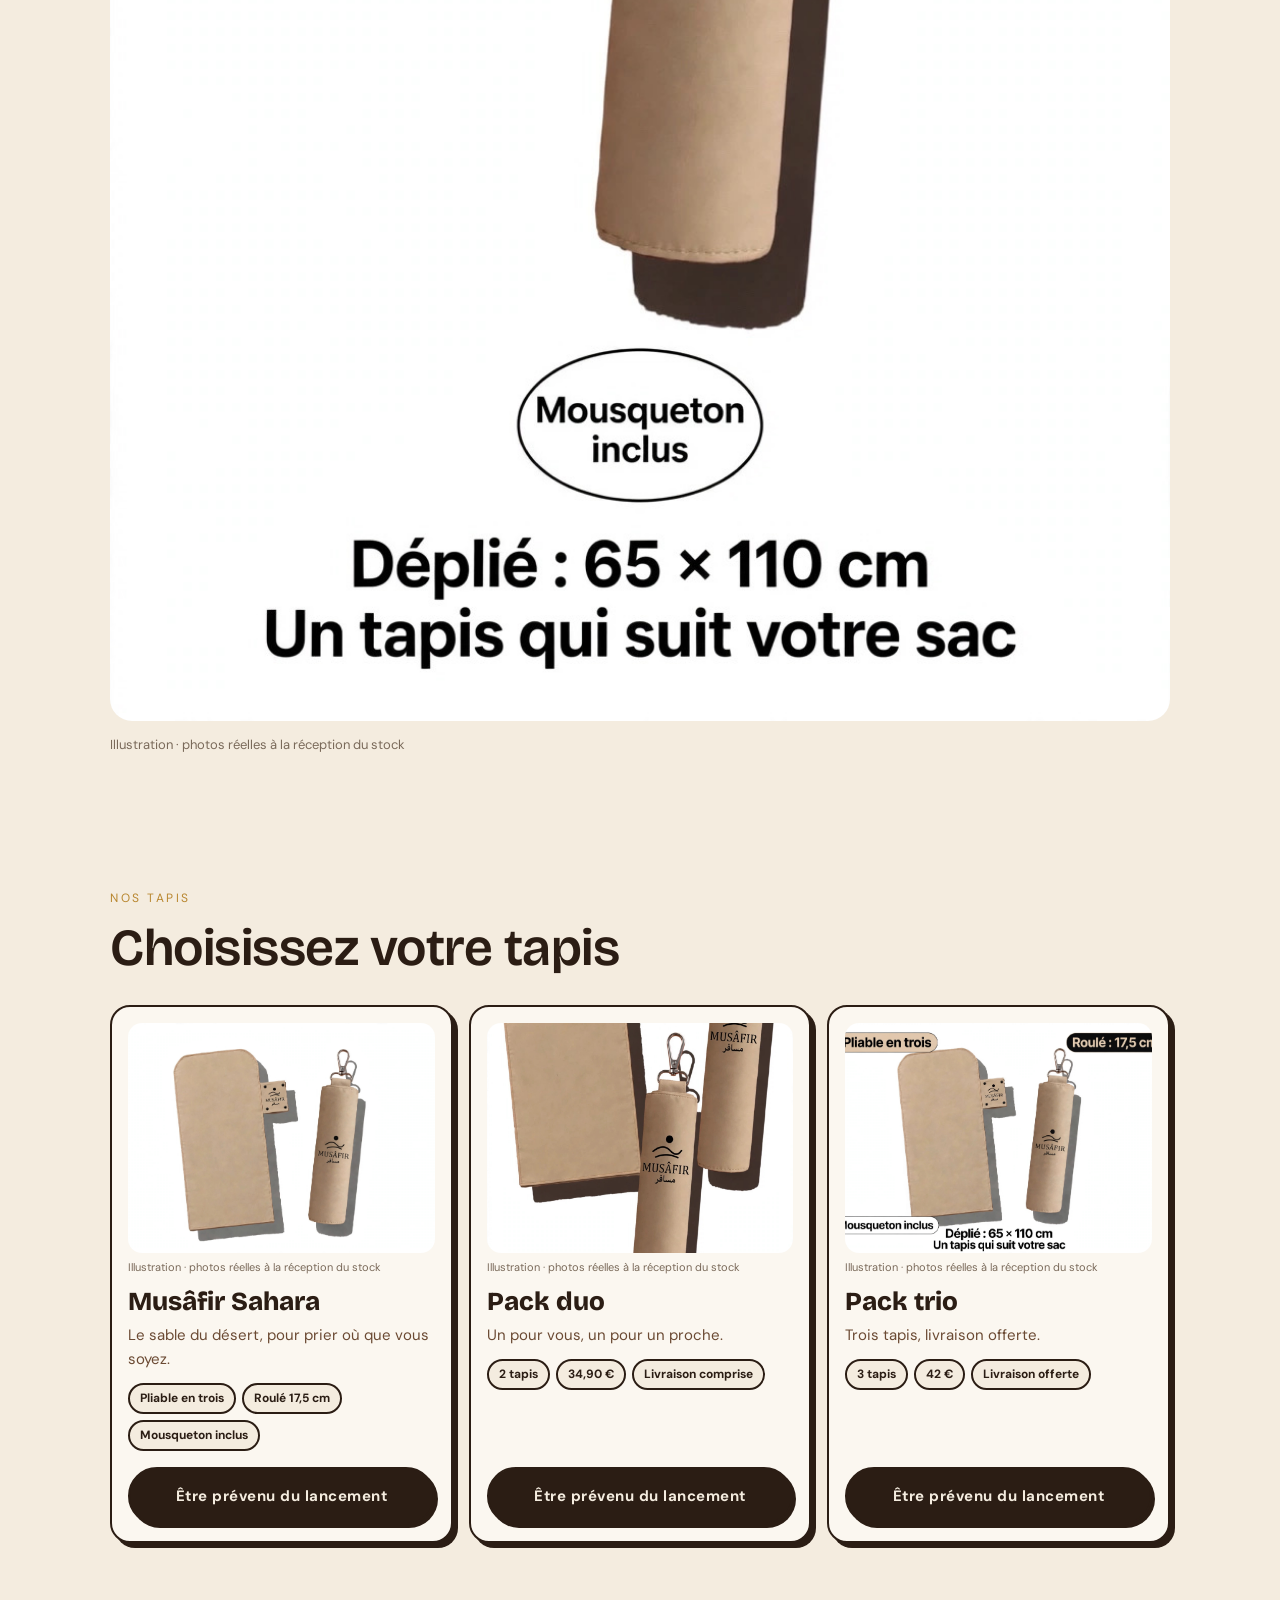
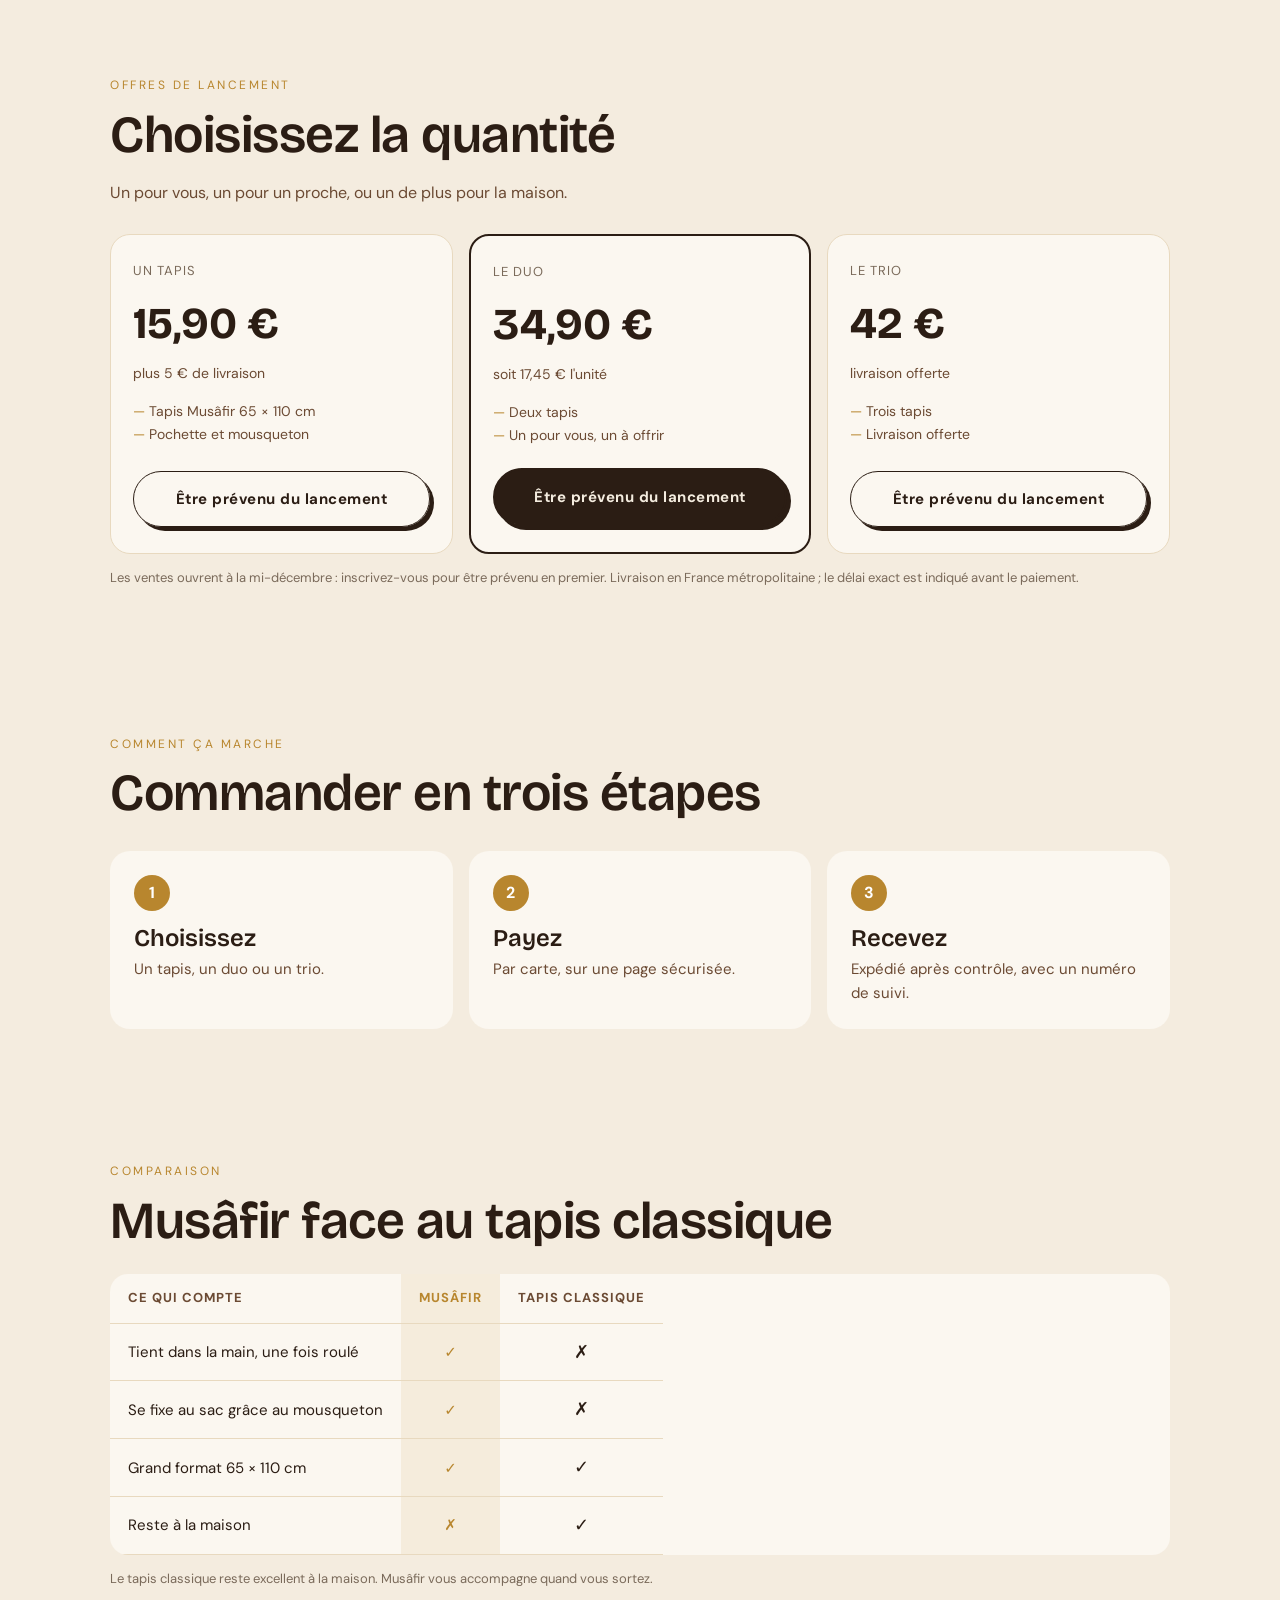
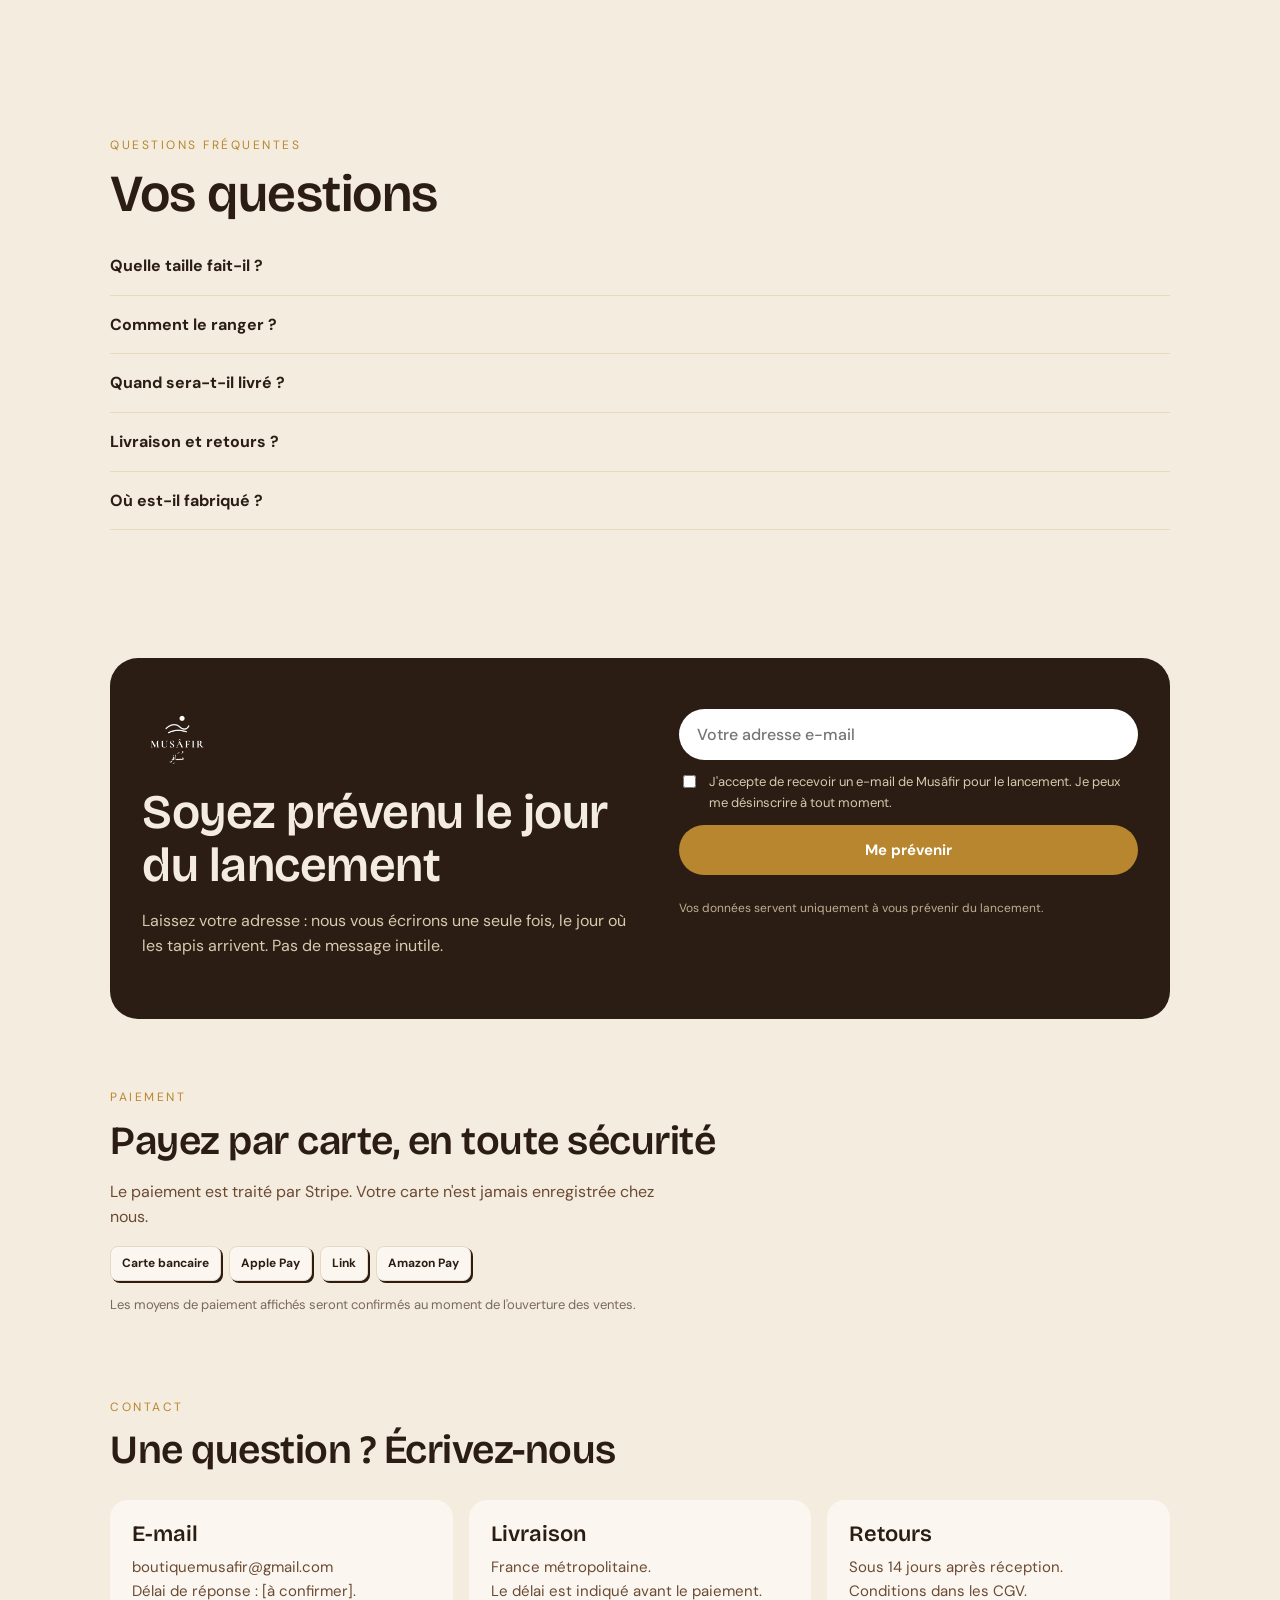
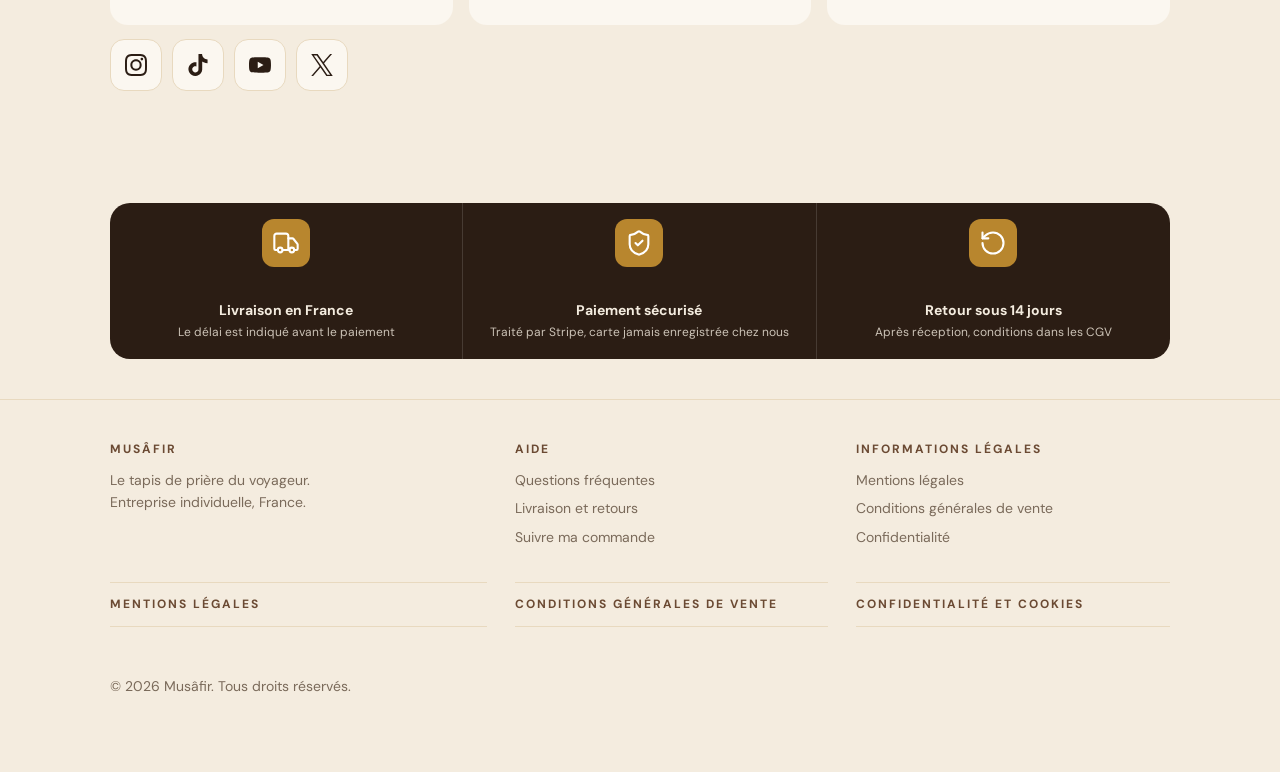
==== commit 1fb9f9cf: "Image du tapis en haut de la page, avec mention Illustration Co-Authored-By: Claude Opus 5.5 <norepl" ====
--- a/index.html
+++ b/index.html
@@ -91,6 +91,8 @@
 .visual{position:relative;aspect-ratio:4/5;border-radius:28px;background:linear-gradient(170deg,#E9CFA4,#C99A62);overflow:hidden;display:flex;align-items:center;justify-content:center}
 .visual .ph{position:absolute;inset:auto 16px 16px 16px;background:var(--paper);border-radius:14px;padding:12px 14px;font-size:13px;color:var(--brown)}
 .visual .tag{position:absolute;top:18px;left:18px;background:var(--paper);border-radius:20px;padding:6px 12px;font-size:12px;letter-spacing:1px;text-transform:uppercase}
+.visual.has-img{background:#fff}
+.visual.has-img img{width:100%;height:100%;object-fit:contain;padding:10% 0 16%;transform:scale(1.18);mix-blend-mode:multiply}
 .visual .mock{width:44%;aspect-ratio:1/2.1;border-radius:14px;background:linear-gradient(180deg,#8f5d3f,#5b3a26);box-shadow:0 18px 40px #2b1d1455}
 @media (max-width:820px){.hero{grid-template-columns:1fr;padding-top:32px}}
 
@@ -261,10 +263,10 @@
         <span>Livraison en France métropolitaine</span>
       </div>
     </div>
-    <div class="visual" role="img" aria-label="Emplacement pour la photo du tapis Musâfir">
+    <div class="visual has-img">
       <span class="tag">Illustration</span>
-      <div class="mock"></div>
-      <div class="ph">Photo réelle du tapis à la réception du stock.</div>
+      <img src="photos/carte-sahara.jpg" alt="Tapis de prière Musâfir beige déplié à côté de sa pochette roulée avec mousqueton (illustration)" width="1904" height="1280" fetchpriority="high">
+      <div class="ph">Illustration · photos réelles à la réception du stock</div>
     </div>
   </div>
 </main>
